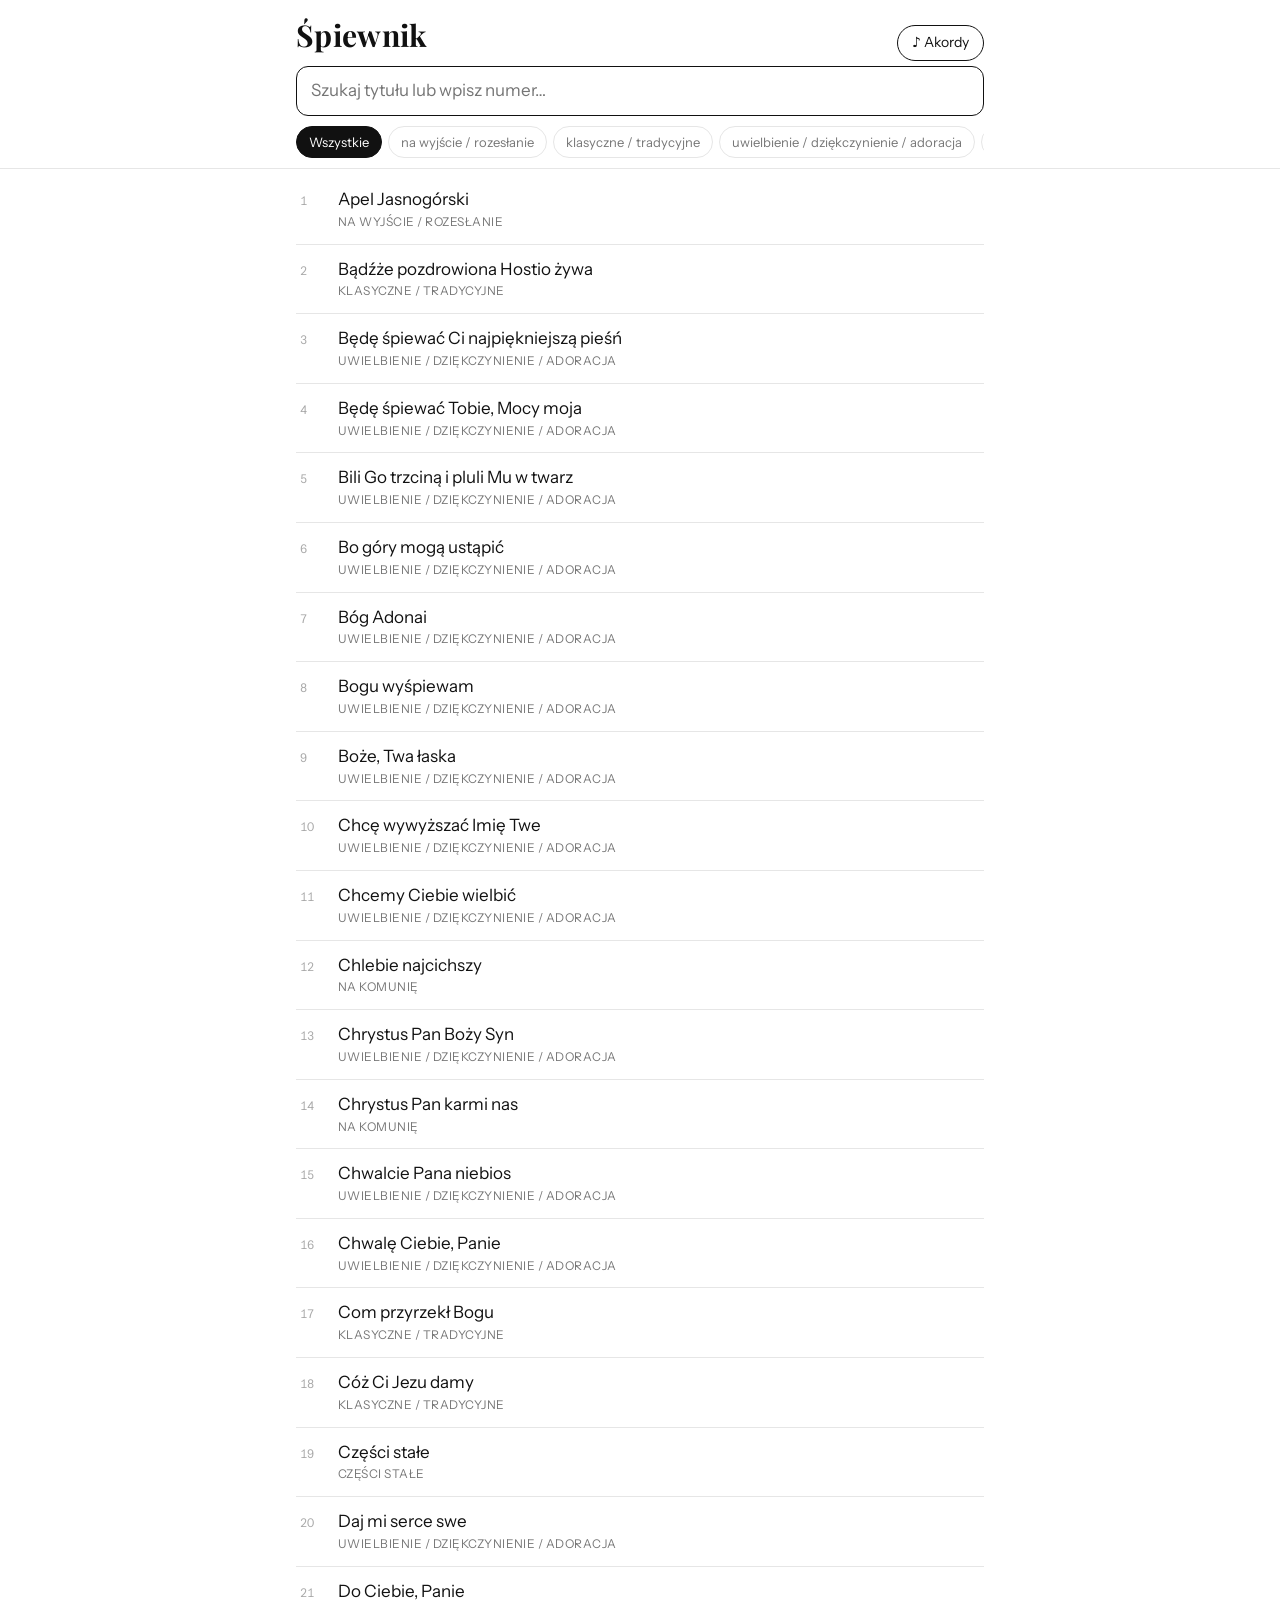
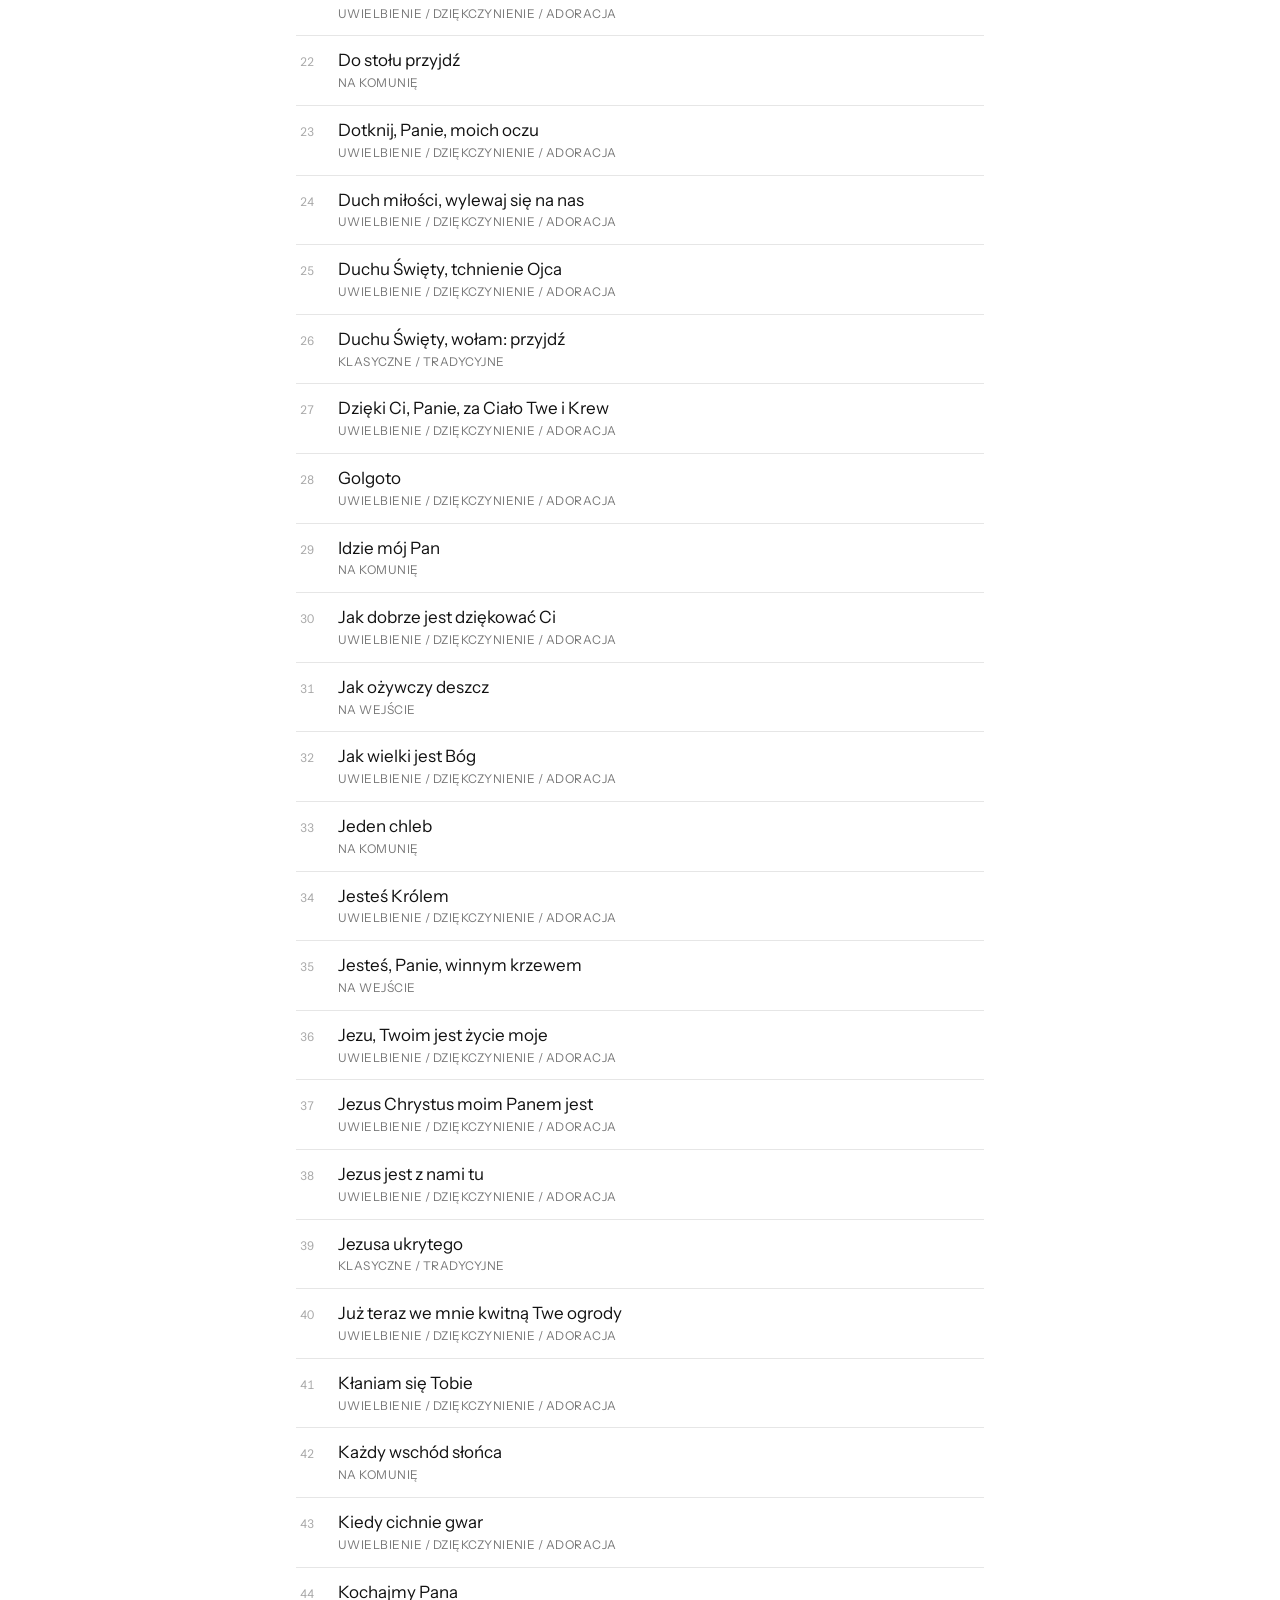
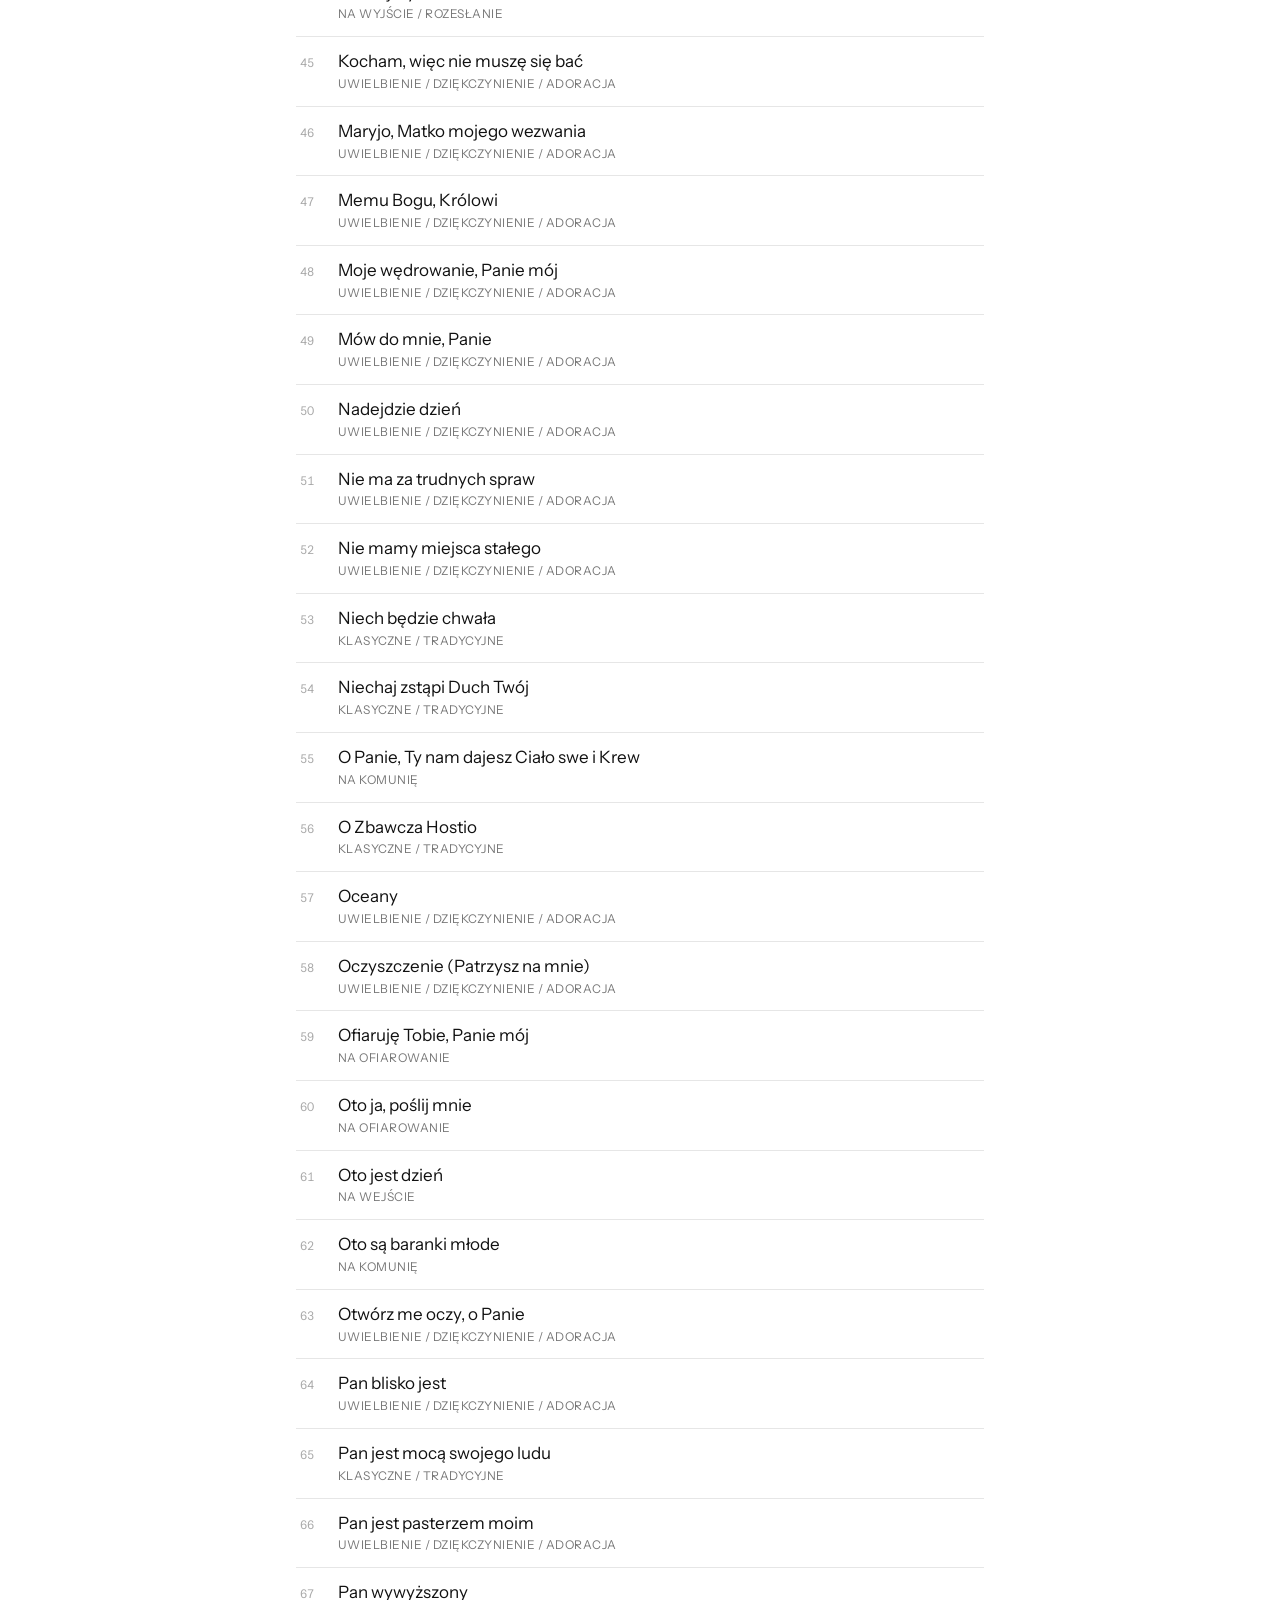
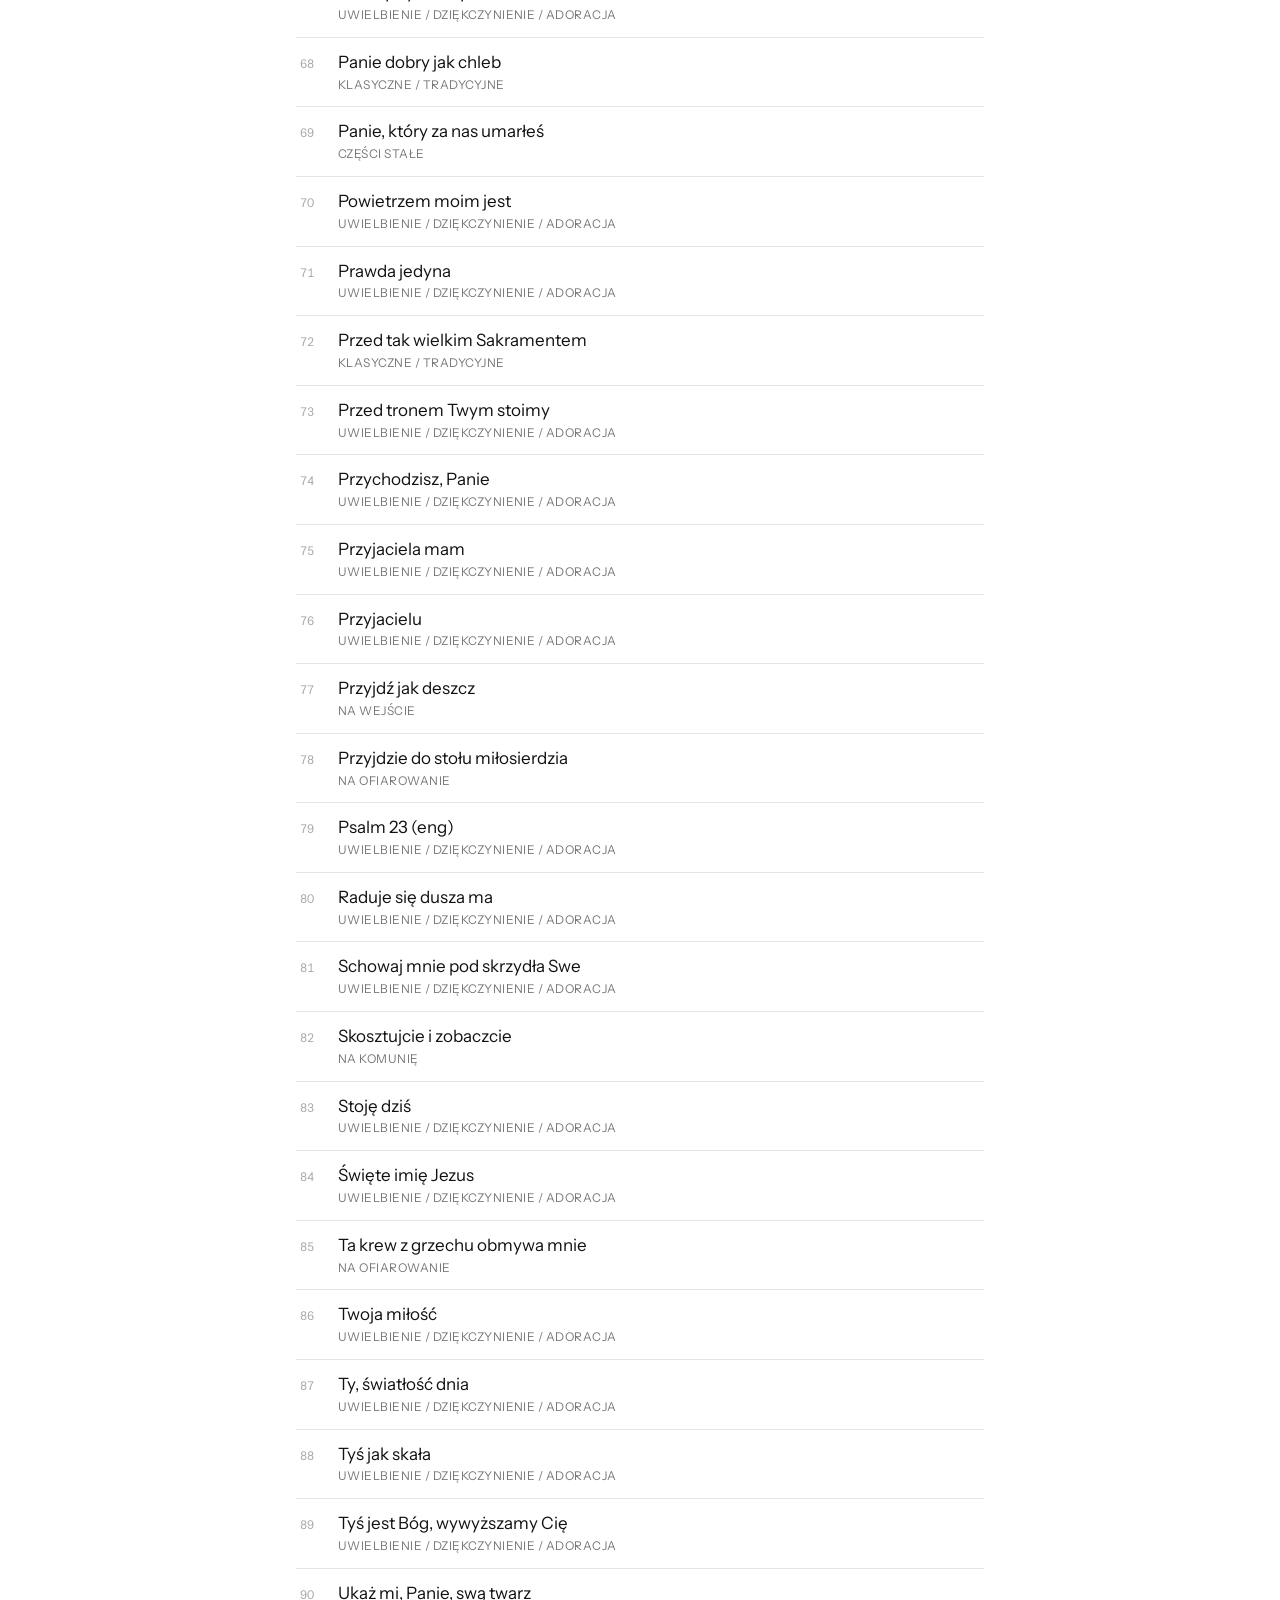
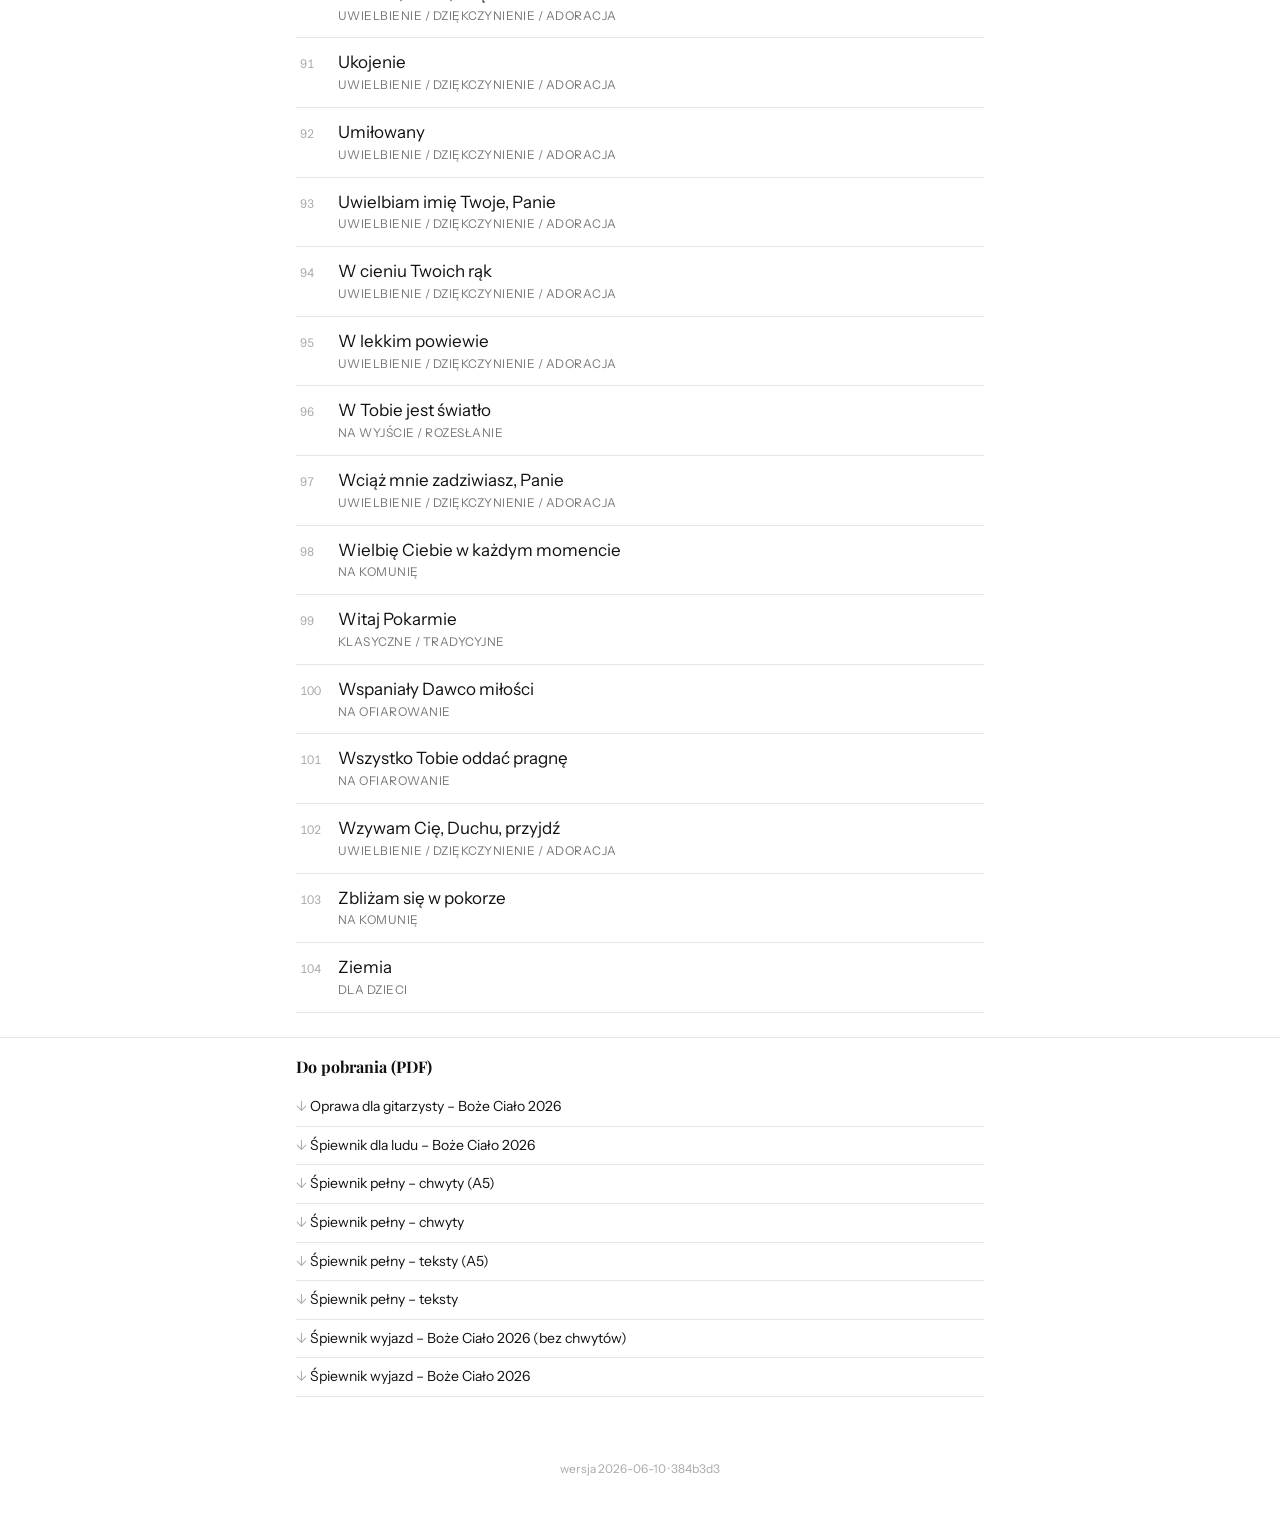
==== docs/index.html @ afd8346f "Web" ====
<!doctype html>
<html lang="pl">
<head>
<meta charset="utf-8">
<meta name="viewport" content="width=device-width, initial-scale=1, viewport-fit=cover">
<meta name="theme-color" content="#ffffff">
<meta name="description" content="Śpiewnik z chwytami — wyszukaj pieśń lub wybierz po numerze.">
<title>Śpiewnik</title>
<link rel="stylesheet" href="style.css">
</head>
<body>
<header class="top"><div class="wrap">
  <div class="toprow"><h1>Śpiewnik</h1><button id="openChords" class="navbtn">♪ Akordy</button></div>
  <div class="searchbar"><input id="q" type="search" inputmode="search" enterkeyhint="search"
       placeholder="Szukaj tytułu lub wpisz numer…" autocomplete="off" autocapitalize="none"></div>
  <div class="filters" id="filters"></div>
</div></header>
<main class="wrap"><div id="list" class="list"></div></main>
<section class="downloads"><div class="wrap"><h2>Do pobrania (PDF)</h2><a href="pdf/Oprawa dla gitarzysty – Boże Ciało 2026.pdf" download>Oprawa dla gitarzysty – Boże Ciało 2026</a><a href="pdf/Śpiewnik dla ludu – Boże Ciało 2026.pdf" download>Śpiewnik dla ludu – Boże Ciało 2026</a><a href="pdf/Śpiewnik pełny – chwyty (A5).pdf" download>Śpiewnik pełny – chwyty (A5)</a><a href="pdf/Śpiewnik pełny – chwyty.pdf" download>Śpiewnik pełny – chwyty</a><a href="pdf/Śpiewnik pełny – teksty (A5).pdf" download>Śpiewnik pełny – teksty (A5)</a><a href="pdf/Śpiewnik pełny – teksty.pdf" download>Śpiewnik pełny – teksty</a><a href="pdf/Śpiewnik wyjazd – Boże Ciało 2026 (bez chwytów).pdf" download>Śpiewnik wyjazd – Boże Ciało 2026 (bez chwytów)</a><a href="pdf/Śpiewnik wyjazd – Boże Ciało 2026.pdf" download>Śpiewnik wyjazd – Boże Ciało 2026</a></div></section>
<footer class="sitever"><div class="wrap">wersja 2026-06-10 · 384b3d3</div></footer>
<div id="songview" class="songview" hidden>
  <div class="songbar">
    <button id="back" class="iconbtn" aria-label="Wróć do listy">‹ Lista</button>
    <div class="songtools">
      <button id="toggleNotation" class="iconbtn" aria-pressed="false" title="Notacja polska / amerykańska">H↔B</button>
      <button id="toggleChords" class="iconbtn" aria-pressed="true">♪ chwyty</button>
      <button id="fontMinus" class="iconbtn" aria-label="Mniejszy tekst">A−</button>
      <button id="fontPlus" class="iconbtn" aria-label="Większy tekst">A+</button>
    </div>
  </div>
  <article id="song" class="song"></article>
</div>
<div id="chordsview" class="songview" hidden>
  <div class="songbar">
    <button id="chordsBack" class="iconbtn" aria-label="Wróć do listy">‹ Lista</button>
    <div class="songtools">
      <button id="toggleNotationCd" class="iconbtn" aria-pressed="false" title="Notacja polska / amerykańska">H↔B</button>
    </div>
  </div>
  <article id="chordsbody" class="chordsbody"></article>
</div>
<script>window.SONGS=[{"nr":1,"title":"Apel Jasnogórski","section":"na wyjście / rozesłanie","keyfmt":"G-dur","q":"apel jasnogorski","html":"<div class=\"ln\">1. Maryjo, Królowo Polski, Maryjo, Królowo Polski. <span class=\"ch\">D</span> <span class=\"ch\">D7</span></div><div class=\"ln\">Jestem przy Tobie, pamiętam o Tobie   GD</div><div class=\"ln\">I czuwam na każdy czas.   <span class=\"ch\">A</span> <span class=\"ch\">A7</span> <span class=\"ch\">D</span> <span class=\"ch\">(D7)</span></div><div class=\"ln\">2. Maryjo jesteśmy młodzi, Maryjo jesteśmy młodzi.</div><div class=\"ln\">Już dzisiaj zależy, od polskiej młodzieży następne tysiąc lat. <span class=\"ch\">/x2</span></div><div class=\"ln\">3. Maryjo, Królowo nasza, Maryjo, Królowo nasza.</div><div class=\"ln\">Ciebie prosimy uświęcaj rodziny, uświęcaj każdego z nas.   <span class=\"ch\">/x2</span></div>"},{"nr":2,"title":"Bądźże pozdrowiona Hostio żywa","section":"klasyczne / tradycyjne","keyfmt":"D-dur","q":"badzze pozdrowiona hostio zywa","html":"<div class=\"ln\">Bądźże pozdrowiona Hostyo żywa!          <span class=\"ch\">D</span> <span class=\"ch\">A</span> <span class=\"ch\">D</span></div><div class=\"ln\">W której Jezus Chrystus Bóstwo ukrywa.   <span class=\"ch\">D</span> <span class=\"ch\">A</span> <span class=\"ch\">D</span></div><div class=\"ln blank\"></div><div class=\"ln\">/ Witaj Jezu, Synu Maryi,                <span class=\"ch\">D</span> <span class=\"ch\">G</span> <span class=\"ch\">D</span> <span class=\"ch\">A</span></div><div class=\"ln\">  Tyś jest Bóg prawdziwy w świętej Hostyi.   <span class=\"ch\">e</span> <span class=\"ch\">D</span> <span class=\"ch\">A</span> <span class=\"ch\">D</span>   <span class=\"ch\">/bis</span></div><div class=\"ln blank\"></div><div class=\"ln\">2. Bądźże pozdrowione drzewo żywota,</div><div class=\"ln\">   Niech kwitnie niewinność, anielska cnota.</div><div class=\"ln blank\"></div><div class=\"ln\">3. Bądźże pozdrowiony Baranku Boży,</div><div class=\"ln\">   Zbaw nas, gdy miecz Pański na złych się sroży.</div><div class=\"ln blank\"></div><div class=\"ln\">4. Bądźże pozdrowiony Anielski Chlebie,</div><div class=\"ln\">   W tym tu Sakramencie wielbimy Ciebie.</div><div class=\"ln blank\"></div><div class=\"ln\">5. Bądźże pozdrowiona święta krynico,</div><div class=\"ln\">   Serce Przenajświętsze, Ty łask świątnico.</div><div class=\"ln blank\"></div><div class=\"ln\">6. Bądźże pozdrowiony Boski kapłanie,</div><div class=\"ln\">   Przyjm nasze ofiary, usłysz błaganie!</div><div class=\"ln blank\"></div><div class=\"ln\">7. Bądźże pozdrowiona żywa ofiaro,</div><div class=\"ln\">   Broń nas przed doczesną i wieczną karą.</div><div class=\"ln blank\"></div><div class=\"ln\">8. Bądźże pozdrowiony dobry pasterzu,</div><div class=\"ln\">   Tyś dał duszę Swoją za nas na krzyżu.</div><div class=\"ln blank\"></div><div class=\"ln\">9. Bądźże pozdrowiony wszechmocny Boże,</div><div class=\"ln\">   Już Cię kocham szczerze, jak serce może.</div>"},{"nr":3,"title":"Będę śpiewać Ci najpiękniejszą pieśń","section":"uwielbienie / dziękczynienie / adoracja","keyfmt":"D-dur","q":"bede spiewac ci najpiekniejsza piesn","html":"<div class=\"ln\">Będę śpiewał Ci najpiękniejszą pieśń   <span class=\"ch\">D</span> <span class=\"ch\">G</span></div><div class=\"ln\">Z aniołami tak będę śpiewał Ci <span class=\"ch\">/</span> <span class=\"ch\">x2</span></div><div class=\"ln\">Święty, święty, święty jest Pan, Zastępów Pan.</div><div class=\"ln\">Cała ziemia jest pełna Jego chwały.</div>"},{"nr":4,"title":"Będę śpiewać Tobie, Mocy moja","section":"uwielbienie / dziękczynienie / adoracja","keyfmt":"D-dur","q":"bede spiewac tobie, mocy moja","html":"<div class=\"ln chordline\">        <span class=\"ch\">D</span>     <span class=\"ch\">G</span> <span class=\"ch\">A</span>         <span class=\"ch\">D</span> <span class=\"ch\">h</span></div><div class=\"ln\">Będę śpiewał Tobie, Mocy moja!</div><div class=\"ln chordline\">     <span class=\"ch\">G</span>      <span class=\"ch\">A7</span>            <span class=\"ch\">D</span></div><div class=\"ln\">Ty, Panie, jesteś mą nadzieją,</div><div class=\"ln chordline\"> <span class=\"ch\">h</span>    <span class=\"ch\">D</span>       <span class=\"ch\">e</span>    <span class=\"ch\">A7</span>     <span class=\"ch\">D</span></div><div class=\"ln\">Tobie ufam i bać się nie będę.</div>"},{"nr":5,"title":"Bili Go trzciną i pluli Mu w twarz","section":"uwielbienie / dziękczynienie / adoracja","keyfmt":"D-dur","q":"bili go trzcina i pluli mu w twarz","html":"<div class=\"ln\">Bili Go trzciną i pluli Mu w twarz,  <span class=\"ch\">D</span> <span class=\"ch\">A</span> <span class=\"ch\">G</span></div><div class=\"ln\">mówili: „prorokuj”.</div><div class=\"ln\">Który to uderzył Ciebie z nas?</div><div class=\"ln\">A On choroby nasze niósł,</div><div class=\"ln\">cierpienia nasze wziął na Krzyż,</div><div class=\"ln\">byś Ty mógł żyć, bym ja mógł żyć</div><div class=\"ln\">Czy o tym wiesz?</div><div class=\"ln\">Czy mówił Ci już kiedyś ktoś</div><div class=\"ln\">że to mój i Twój grzech przybił Go</div><div class=\"ln\">Czy o tym wiesz? Czy o tym wiesz?</div>"},{"nr":6,"title":"Bo góry mogą ustąpić","section":"uwielbienie / dziękczynienie / adoracja","keyfmt":"A-dur","q":"bo gory moga ustapic","html":"<div class=\"ln\">Bo góry mogą ustąpić, bo góry mogą ustąpić, <span class=\"ch\">A</span> <span class=\"ch\">D</span> <span class=\"ch\">A</span> <span class=\"ch\">D</span></div><div class=\"ln\">i pagórki się zachwiać, i pagórki się zachwiać. <span class=\"ch\">A</span> <span class=\"ch\">D</span> <span class=\"ch\">A</span> <span class=\"ch\">D</span></div><div class=\"ln blank\"></div><div class=\"ln chordline\"><span class=\"ch\">h</span>                <span class=\"ch\">D</span></div><div class=\"ln\">Ale miłość moja, miłość moja,</div><div class=\"ln chordline\"><span class=\"ch\">D/fis</span>                      <span class=\"ch\">E</span></div><div class=\"ln\">nigdy nie odstąpi od Ciebie,</div><div class=\"ln chordline\"><span class=\"ch\">A</span> <span class=\"ch\">D</span> <span class=\"ch\">A</span> <span class=\"ch\">D</span></div><div class=\"ln\">mówi Pan.</div>"},{"nr":7,"title":"Bóg Adonai","section":"uwielbienie / dziękczynienie / adoracja","keyfmt":"e-moll","q":"bog adonai","html":"<div class=\"ln\">Panie, któż jak Ty, od wieków jest Twój tron,   <span class=\"ch\">e</span> <span class=\"ch\">C</span> <span class=\"ch\">G(7)</span></div><div class=\"ln\">na wieki są Twe dni.                            <span class=\"ch\">D</span> <span class=\"ch\">(h)</span></div><div class=\"ln\">Morza chwalą Cię, góry wznoszą pieśń,           <span class=\"ch\">e</span> <span class=\"ch\">C</span> <span class=\"ch\">G</span></div><div class=\"ln\">Tyś najwyższy jest <span class=\"ch\">/x2</span>                          <span class=\"ch\">D</span></div><div class=\"ln blank\"></div><div class=\"ln\">Ref. Bóg Adonai, od poranka aż po zmierzch      <span class=\"ch\">C</span> <span class=\"ch\">e</span> <span class=\"ch\">D</span></div><div class=\"ln\">     cała Ziemia Tobie śpiewa,                  <span class=\"ch\">C</span> <span class=\"ch\">D</span></div><div class=\"ln\">     Bóg Adonai, całe Niebo chwali Cię,         <span class=\"ch\">C</span> <span class=\"ch\">e</span> <span class=\"ch\">D</span></div><div class=\"ln\">     Jedynemu Bogu chwała, cześć.               <span class=\"ch\">C</span> <span class=\"ch\">C</span> <span class=\"ch\">h</span> <span class=\"ch\">e</span></div>"},{"nr":8,"title":"Bogu wyśpiewam","section":"uwielbienie / dziękczynienie / adoracja","keyfmt":"e-moll","q":"bogu wyspiewam","html":"<div class=\"ln\">   1. Bogu wyśpiewam, Bogu na Niebie   <span class=\"ch\">e</span> <span class=\"ch\">D</span> <span class=\"ch\">C...</span></div><div class=\"ln\">   Bogu wyśpiewam wdzięczności psalm.</div><div class=\"ln\">   Jahwe mi zagra na strunach światła</div><div class=\"ln\">   I głos popłynie pod Nieba dach.</div><div class=\"ln\">   Myślisz, że cisza moim domem jest,   <span class=\"ch\">a</span> <span class=\"ch\">D...</span></div><div class=\"ln\">   Mówisz że nie znam muzyki.</div><div class=\"ln\">   Zobacz, dla Pana dzisiaj śpiewam psalm,</div><div class=\"ln\">   Mój głos płynie do gwiazd, płynie do gwiazd. <span class=\"ch\">C</span> <span class=\"ch\">G</span> <span class=\"ch\">D</span> <span class=\"ch\">e</span></div><div class=\"ln\">   2. Bogu wyśpiewam, Bogu na Niebie</div><div class=\"ln\">   Bogu wyśpiewam wdzięczności psalm.</div><div class=\"ln\">   W dłoniach zaniosę radość, cierpienie</div><div class=\"ln\">   W gestach zaklęte słowa uwolnię: patrz!</div><div class=\"ln\">   Słuchaj, jak ręce moje wielbią dziś</div><div class=\"ln\">   Jahwe, Boga muzyki.</div><div class=\"ln\">   Cisza przemienia się w modlitwy cud,</div><div class=\"ln\">   Mój głos płynie do gwiazd, płynie do gwiazd.</div>"},{"nr":9,"title":"Boże, Twa łaska","section":"uwielbienie / dziękczynienie / adoracja","keyfmt":"D-dur","q":"boze, twa aska","html":"<div class=\"ln\">Boże, Twa łaska nad nami jest. <span class=\"ch\">D</span> <span class=\"ch\">A</span> <span class=\"ch\">G</span></div><div class=\"ln\">Twoja miłość przychodzi wciąż.  <span class=\"ch\">D</span> <span class=\"ch\">A</span> <span class=\"ch\">G</span></div><div class=\"ln\">Działasz w mocy pośród nas. <span class=\"ch\">e</span> <span class=\"ch\">G</span> <span class=\"ch\">A</span></div><div class=\"ln\">Przenikasz serca, gładzisz grzech. <span class=\"ch\">e</span> <span class=\"ch\">G</span> <span class=\"ch\">A</span></div><div class=\"ln blank\"></div><div class=\"ln\">Ref. / My chcemy więcej Ciebie, więcej łaski Twej,  <span class=\"ch\">D</span> <span class=\"ch\">A</span> <span class=\"ch\">G</span></div><div class=\"ln\">       Pragniemy więcej mocy, więcej miłości Twojej.  <span class=\"ch\">D</span> <span class=\"ch\">A</span> <span class=\"ch\">G</span> <span class=\"ch\">/x2</span></div>"},{"nr":10,"title":"Chcę wywyższać Imię Twe","section":"uwielbienie / dziękczynienie / adoracja","keyfmt":"G-dur","q":"chce wywyzszac imie twe","html":"<div class=\"ln\">   Chcę wywyższać Imię Twe,   <span class=\"ch\">G</span> <span class=\"ch\">C</span> <span class=\"ch\">D</span> <span class=\"ch\">(C)</span></div><div class=\"ln\">   Chcę zaśpiewać Tobie chwałę,</div><div class=\"ln\">   Panie, dziś raduję się,</div><div class=\"ln\">   bo przyszedłeś, by mnie zbawić.</div><div class=\"ln\">   Z nieba zstąpiłeś i chcesz prowadzić mnie,   <span class=\"ch\">G</span> <span class=\"ch\">C</span> <span class=\"ch\">D</span> <span class=\"ch\">C</span> <span class=\"ch\">G</span></div><div class=\"ln\">   Na krzyżu zmarłeś, by mój zapłacić dług,   <span class=\"ch\">G</span> <span class=\"ch\">C</span> <span class=\"ch\">D</span> <span class=\"ch\">C</span> <span class=\"ch\">G</span></div><div class=\"ln\">   Z grobu wstałeś i dziś nieba Królem jesteś Ty,   <span class=\"ch\">G</span> <span class=\"ch\">C</span> <span class=\"ch\">D</span> <span class=\"ch\">h</span> <span class=\"ch\">C</span></div><div class=\"ln\">   chcę wywyższać Imię Twe.   <span class=\"ch\">D</span> <span class=\"ch\">G</span></div>"},{"nr":11,"title":"Chcemy Ciebie wielbić","section":"uwielbienie / dziękczynienie / adoracja","keyfmt":"G-dur","q":"chcemy ciebie wielbic","html":"<div class=\"ln\">Chcemy Ciebie wielbić, szukać Twojej twarzy        <span class=\"ch\">G</span> <span class=\"ch\">D/Fis</span></div><div class=\"ln\">wcześnie o poranku i gdy noc kładzie cień          <span class=\"ch\">e</span> <span class=\"ch\">A</span> <span class=\"ch\">h</span></div><div class=\"ln\">Tobie chcemy śpiewać, wznieść niebiańską chwałę    <span class=\"ch\">G</span> <span class=\"ch\">D/Fis</span></div><div class=\"ln\">kładąc nasze życie, byś je stale zmieniać mógł.     <span class=\"ch\">e</span> <span class=\"ch\">A</span> <span class=\"ch\">D</span></div><div class=\"ln blank\"></div><div class=\"ln\">Niech się wzniesie dziś Twa chwała, o Panie nasz!   <span class=\"ch\">D</span> <span class=\"ch\">G</span> <span class=\"ch\">A</span> <span class=\"ch\">h</span> <span class=\"ch\">|</span> <span class=\"ch\">D</span> <span class=\"ch\">G</span> <span class=\"ch\">A</span></div><div class=\"ln\">to dla Ciebie nasze serca otwarte są.               <span class=\"ch\">D</span> <span class=\"ch\">G</span> <span class=\"ch\">A</span> <span class=\"ch\">h</span> <span class=\"ch\">|</span> <span class=\"ch\">D</span> <span class=\"ch\">G</span> <span class=\"ch\">A</span></div>"},{"nr":12,"title":"Chlebie najcichszy","section":"na komunię","keyfmt":"G-dur","q":"chlebie najcichszy","html":"<div class=\"ln chordline\">       <span class=\"ch\">G</span>   <span class=\"ch\">(a)</span>     <span class=\"ch\">D</span>             <span class=\"ch\">C</span>            <span class=\"ch\">D</span></div><div class=\"ln\">Ref. / Chlebie najcichszy, otul mnie swym milczeniem,</div><div class=\"ln chordline\">           <span class=\"ch\">G</span>      <span class=\"ch\">(a)</span>    <span class=\"ch\">D</span>         <span class=\"ch\">a</span>        <span class=\"ch\">e</span></div><div class=\"ln\">     Ukryj mnie w Twojej bieli, wchłoń moją ciemność.  <span class=\"ch\">/x2</span></div><div class=\"ln blank\"></div><div class=\"ln chordline\">    <span class=\"ch\">e</span>               <span class=\"ch\">C</span>               <span class=\"ch\">G</span>             <span class=\"ch\">D</span></div><div class=\"ln\">1. Przemień mnie w Siebie, bym jak Ty stał się chlebem.   <span class=\"ch\">/x2</span></div><div class=\"ln chordline\">          <span class=\"ch\">e</span>           <span class=\"ch\">C</span>      <span class=\"ch\">G</span>               <span class=\"ch\">D</span></div><div class=\"ln\">   Pobłogosław mnie, połam, rozdaj łaknącym braciom.      <span class=\"ch\">/x2</span></div><div class=\"ln blank\"></div><div class=\"ln\">2. A ułomki chleba, które zostaną,  <span class=\"ch\">/x2</span></div><div class=\"ln\">   Rozdaj tym, którzy nie wierzą w swój głód.</div>"},{"nr":13,"title":"Chrystus Pan Boży Syn","section":"uwielbienie / dziękczynienie / adoracja","keyfmt":"G-dur","q":"chrystus pan bozy syn","html":"<div class=\"ln chordline\"><span class=\"ch\">G</span>            <span class=\"ch\">D</span>     <span class=\"ch\">G</span></div><div class=\"ln\">Chrystus Pan Boży Syn</div><div class=\"ln chordline\"><span class=\"ch\">C</span>           <span class=\"ch\">a</span></div><div class=\"ln\">Zbawca nasz zgodził się</div><div class=\"ln chordline\"><span class=\"ch\">G</span>                                <span class=\"ch\">C</span>              <span class=\"ch\">D</span></div><div class=\"ln\">Wziąć mój grzech, Za mnie umrzeć chciał  <span class=\"ch\">[/]</span></div><div class=\"ln chordline\"><span class=\"ch\">G</span>                       <span class=\"ch\">C</span></div><div class=\"ln\">A żebym znał mój ogrom win</div><div class=\"ln chordline\">             <span class=\"ch\">G</span>            <span class=\"ch\">C</span></div><div class=\"ln\">I wiedział, że krew Jego zbawia</div><div class=\"ln chordline\">   <span class=\"ch\">a</span>         <span class=\"ch\">D</span> <span class=\"ch\">D7</span></div><div class=\"ln\">Oczyszcza i leczy</div><div class=\"ln chordline\">       <span class=\"ch\">G</span>                <span class=\"ch\">e</span></div><div class=\"ln\">Wywyższony bądź, Jezu Baranku mój</div><div class=\"ln chordline\">       <span class=\"ch\">C</span>       <span class=\"ch\">D</span></div><div class=\"ln\">Tyś jedyny Odkupiciel</div><div class=\"ln chordline\">        <span class=\"ch\">G</span>     <span class=\"ch\">/D-Dsus4</span></div><div class=\"ln\">Tyś mój Król</div><div class=\"ln chordline\"> <span class=\"ch\">G</span>                    <span class=\"ch\">e</span></div><div class=\"ln\">Wywyższony bądź, Boży Baranku</div><div class=\"ln chordline\"><span class=\"ch\">C</span>                       <span class=\"ch\">D</span></div><div class=\"ln\">Przed Twym tronem dziś najwyższy</div><div class=\"ln chordline\">        <span class=\"ch\">G</span></div><div class=\"ln\">Składam hołd.</div>"},{"nr":14,"title":"Chrystus Pan karmi nas","section":"na komunię","keyfmt":"e-moll","q":"chrystus pan karmi nas","html":"<div class=\"ln\">Ref.: Chrystus Pan karmi nas swoim świętym Ciałem, <span class=\"ch\">(H7)</span> <span class=\"ch\">e</span> <span class=\"ch\">H7</span> <span class=\"ch\">e</span> <span class=\"ch\">H7</span></div><div class=\"ln\">Chwalmy Go na wieki!   <span class=\"ch\">C</span> <span class=\"ch\">a7</span> <span class=\"ch\">e</span></div><div class=\"ln blank\"></div><div class=\"ln\">1. Duchem całym wielbię Pana, Boga, Zbawcę jedynego,   Gae/Ceh7e</div><div class=\"ln\">Bo w Nim samym odnajduję wszystką radość życia mego.   Gae/Ceh7e</div><div class=\"ln blank\"></div><div class=\"ln\">2. Wielbię, bo chciał wejrzeć z nieba na swą sługę uniżoną,</div><div class=\"ln\">By mnie odtąd wszyscy ludzie mogli zwać Błogosławioną.</div><div class=\"ln blank\"></div><div class=\"ln\">3. Sprawił we mnie wielkie dzieła, w swej dobroci niepojętej.</div><div class=\"ln\">On Wszechmocny, On Najwyższy, On sam jeden zawsze Święty.</div><div class=\"ln blank\"></div><div class=\"ln\">4. On, który przez pokolenia pozostaje miłosierny</div><div class=\"ln\">Wobec tego, kto Mu służy i chce zostać Jemu wierny.</div><div class=\"ln blank\"></div><div class=\"ln\">5. On, który swą moc objawia, gdy wyniosłość serc uniża,</div><div class=\"ln\">Każdy zamiar może zburzyć, który pychą Mu ubliża.</div><div class=\"ln blank\"></div><div class=\"ln\">6. W mocy Jego odjąć władzę, a wydźwignąć pokornego,</div><div class=\"ln\">Wszystkich głodnych zaspokoić, głodem wstrząsnąć bogatego.</div><div class=\"ln blank\"></div><div class=\"ln\">7. On się ujął za swym ludem, dziećmi wiary Abrahama,</div><div class=\"ln\">Pomny na swe miłosierdzie, obietnicy swej nie złamał.</div>"},{"nr":15,"title":"Chwalcie Pana niebios","section":"uwielbienie / dziękczynienie / adoracja","keyfmt":"e-moll","q":"chwalcie pana niebios","html":"<div class=\"ln\">Ref.: Chwalcie Pana niebios, chwalcie go na cytrze   <span class=\"ch\">e</span></div><div class=\"ln\">Chwalcie Króla świata, bo on Bogiem jest.   DhCe</div><div class=\"ln blank\"></div><div class=\"ln\">1. Chwal duszo moja Pana mego Króla,   <span class=\"ch\">e</span></div><div class=\"ln\">Chcę chwalić Pana jak długo będę żył,   DhCe</div><div class=\"ln\">Chcę śpiewać memu Bogu póki będę istniał,</div><div class=\"ln\">Chcę Go wysławiać, śpiewać Alleluja!</div><div class=\"ln blank\"></div><div class=\"ln\">2. Szczęśliwy ten, któremu Pan jest pomocą,</div><div class=\"ln\">Kto ma nadzieję w Panu Bogu swym,</div><div class=\"ln\">W Bogu, który stworzył niebo i ziemię,</div><div class=\"ln\">Wszystko co żyje śpiewa Alleluja!</div><div class=\"ln blank\"></div><div class=\"ln\">3. Pan Bóg króluję, wesel się ziemio,</div><div class=\"ln\">Bóg twój Syjonie przez pokolenia</div><div class=\"ln\">On dał Ci życie, On dał Ci wszystko,</div><div class=\"ln\">Śpiewaj Mu, wysławiaj Go Alleluja.</div>"},{"nr":16,"title":"Chwalę Ciebie, Panie","section":"uwielbienie / dziękczynienie / adoracja","keyfmt":"G-dur","q":"chwale ciebie, panie","html":"<div class=\"ln\">1. Chwalę Ciebie Panie i uwielbiam,   <span class=\"ch\">G</span> <span class=\"ch\">h</span></div><div class=\"ln\">Wznoszę w górę swoje ręce uwielbiając Imię Twe.   <span class=\"ch\">C</span> <span class=\"ch\">a</span> <span class=\"ch\">|</span> <span class=\"ch\">C</span> <span class=\"ch\">D</span></div><div class=\"ln blank\"></div><div class=\"ln\">Ref.: Bo wielkiś Ty, wielkie dzieła czynisz dziś,   <span class=\"ch\">G</span> <span class=\"ch\">e</span></div><div class=\"ln\">Nie dorówna Tobie nikt, nie dorówna Tobie nikt!   <span class=\"ch\">C</span> <span class=\"ch\">a</span> <span class=\"ch\">|</span> <span class=\"ch\">C</span> <span class=\"ch\">D</span></div><div class=\"ln blank\"></div><div class=\"ln\">2. Jesteś mą nadzieją, wiarą, życiem,</div><div class=\"ln\">Daj mi poznać Twoje drogi, bym zwyciężał w każdy dzień.</div>"},{"nr":17,"title":"Com przyrzekł Bogu","section":"klasyczne / tradycyjne","keyfmt":"C-dur","q":"com przyrzek bogu","html":"<div class=\"ln\">1. Com przyrzekł Bogu przy chrzcie raz, <span class=\"ch\">C</span> <span class=\"ch\">F</span> <span class=\"ch\">G</span> <span class=\"ch\">C</span></div><div class=\"ln\">Dotrzymać pragnę szczerze.   <span class=\"ch\">a</span> <span class=\"ch\">F</span> <span class=\"ch\">G</span> <span class=\"ch\">G7</span> <span class=\"ch\">C</span></div><div class=\"ln\">Kościoła słuchać w każdy czas   <span class=\"ch\">C</span> <span class=\"ch\">F</span> <span class=\"ch\">G</span> <span class=\"ch\">C</span></div><div class=\"ln\">I w świętej wytrwać wierze.   <span class=\"ch\">a</span> <span class=\"ch\">F</span> <span class=\"ch\">G</span> <span class=\"ch\">G7</span> <span class=\"ch\">C</span></div><div class=\"ln blank\"></div><div class=\"ln\">O Panie Boże, dzięki Ci,   <span class=\"ch\">C</span> <span class=\"ch\">F</span> <span class=\"ch\">G</span> <span class=\"ch\">C</span></div><div class=\"ln\">Żeś mi Kościoła otwarł drzwi,   <span class=\"ch\">C7</span> <span class=\"ch\">F</span> <span class=\"ch\">G</span> <span class=\"ch\">C</span></div><div class=\"ln\">W Nim żyć, umierać pragnę.   <span class=\"ch\">a</span> <span class=\"ch\">F</span> <span class=\"ch\">G</span> <span class=\"ch\">G7</span> <span class=\"ch\">C</span></div><div class=\"ln blank\"></div><div class=\"ln\">2. W Kościele tym jest z Ciałem, Krwią / Bóg pod osłoną chleba.</div><div class=\"ln\">Swym Ciałem karmi duszę mą, / by żyła w Nim dla nieba.</div><div class=\"ln blank\"></div><div class=\"ln\">   W to wierzyć zawsze mocno chcę,</div><div class=\"ln\">   bo tego Kościół uczy mnie.</div><div class=\"ln\">   W Nim żyć, umierać pragnę.</div>"},{"nr":18,"title":"Cóż Ci Jezu damy","section":"klasyczne / tradycyjne","keyfmt":"D-dur","q":"coz ci jezu damy","html":"<div class=\"ln chordline\">   <span class=\"ch\">D</span>            <span class=\"ch\">e</span>    <span class=\"ch\">A7</span>                <span class=\"ch\">D</span></div><div class=\"ln\">1. Cóż Ci, Jezu, damy za Twych łask strumienie,</div><div class=\"ln\">   z serca Ci składamy korne dziękczynienie.</div><div class=\"ln blank\"></div><div class=\"ln chordline\">             <span class=\"ch\">e</span>          <span class=\"ch\">A7</span>        <span class=\"ch\">D</span></div><div class=\"ln\">Ref. Panie nasz, króluj nam, Boże nasz, króluj nam,</div><div class=\"ln chordline\">                <span class=\"ch\">e</span>    <span class=\"ch\">A7</span>          <span class=\"ch\">D</span></div><div class=\"ln\">     poprzez wieczny czas króluj, Jezu, nam.</div><div class=\"ln blank\"></div><div class=\"ln\">2. W serca Twego ranie, o serc naszych Królu,</div><div class=\"ln\">   pokój i wytrwanie, ukojenie w bólu.</div><div class=\"ln blank\"></div><div class=\"ln\">3. Ty nas wspieraj w znoju, strzeż przez życie całe,</div><div class=\"ln\">   byśmy w serc pokoju Twą wielbili chwałę.</div>"},{"nr":19,"title":"Części stałe","section":"części stałe","keyfmt":"D-dur / e-moll","q":"czesci stae","html":"<div class=\"ln\">Panie, zmiłuj się nad nami.      <span class=\"ch\">D</span> <span class=\"ch\">G</span> <span class=\"ch\">D</span> <span class=\"ch\">/</span> <span class=\"ch\">D</span> <span class=\"ch\">G</span> <span class=\"ch\">A</span> <span class=\"ch\">/</span> <span class=\"ch\">D</span> <span class=\"ch\">G</span> <span class=\"ch\">D</span> <span class=\"ch\">x3</span></div><div class=\"ln blank\"></div><div class=\"ln\">Święty, Święty, Święty... (3/4)  e D C H  (x4)</div><div class=\"ln\">Hosanna...                       <span class=\"ch\">G</span> <span class=\"ch\">D</span> <span class=\"ch\">C</span> <span class=\"ch\">D</span></div><div class=\"ln\">Błogosławiony...                 <span class=\"ch\">e</span> <span class=\"ch\">D</span> <span class=\"ch\">C</span> <span class=\"ch\">H</span></div><div class=\"ln blank\"></div><div class=\"ln\">Święty Święty. (4/4) e D C H x 4</div><div class=\"ln blank\"></div><div class=\"ln\">Baranku Boży. e D C H  (Ba-ba)</div>"},{"nr":20,"title":"Daj mi serce swe","section":"uwielbienie / dziękczynienie / adoracja","keyfmt":"h-moll (capo 6)","q":"daj mi serce swe","html":"<div class=\"ln chordline\">Intro: <span class=\"ch\">h</span> <span class=\"ch\">A</span> <span class=\"ch\">D</span> <span class=\"ch\">e</span> <span class=\"ch\">h</span> <span class=\"ch\">A</span> <span class=\"ch\">G</span></div><div class=\"ln blank\"></div><div class=\"ln\">1. Wołam Cię Panie każdego dnia   <span class=\"ch\">h</span> <span class=\"ch\">A</span> <span class=\"ch\">D</span> <span class=\"ch\">e</span></div><div class=\"ln\">   Pomóż mi wstać, naucz mnie trwać   <span class=\"ch\">h</span> <span class=\"ch\">A</span> <span class=\"ch\">D</span> <span class=\"ch\">e</span></div><div class=\"ln\">   Ty jesteś ciszą, której szukam   <span class=\"ch\">h</span> <span class=\"ch\">A</span> <span class=\"ch\">D</span> <span class=\"ch\">e</span></div><div class=\"ln\">   Moja zeschła dusza tylko w Tobie gra   <span class=\"ch\">h</span> <span class=\"ch\">A</span> <span class=\"ch\">G</span></div><div class=\"ln blank\"></div><div class=\"ln\">Ref. Daj mi serce swe   <span class=\"ch\">h</span> <span class=\"ch\">A</span></div><div class=\"ln\">     Uzdrawiaj duszę, ciało   <span class=\"ch\">D</span> <span class=\"ch\">e</span></div><div class=\"ln\">     Naucz kochać mnie   <span class=\"ch\">h</span> <span class=\"ch\">A</span></div><div class=\"ln\">     Ja wciąż kocham za mało   <span class=\"ch\">D</span> <span class=\"ch\">e</span></div><div class=\"ln\">     Kiedy ciemno jest   <span class=\"ch\">h</span> <span class=\"ch\">A</span></div><div class=\"ln\">     Zapalam Twoje światło   <span class=\"ch\">D</span> <span class=\"ch\">e</span></div><div class=\"ln\">     Ufam Twej miłości   <span class=\"ch\">h</span> <span class=\"ch\">A</span></div><div class=\"ln\">     Prowadź mnie   <span class=\"ch\">G</span></div><div class=\"ln blank\"></div><div class=\"ln\">2. Wołam Cię Panie każdego dnia   <span class=\"ch\">h</span> <span class=\"ch\">A</span> <span class=\"ch\">D</span> <span class=\"ch\">e</span></div><div class=\"ln\">   Ty mnie już w całości znasz   <span class=\"ch\">h</span> <span class=\"ch\">A</span> <span class=\"ch\">D</span> <span class=\"ch\">e</span></div><div class=\"ln\">   Wiesz kiedy wstaję i idę spać   <span class=\"ch\">h</span> <span class=\"ch\">A</span> <span class=\"ch\">D</span> <span class=\"ch\">e</span></div><div class=\"ln\">   Kiedy jest mi ciężko, kiedy płynie łza   <span class=\"ch\">h</span> <span class=\"ch\">A</span> <span class=\"ch\">G</span></div><div class=\"ln blank\"></div><div class=\"ln\">Ref. Daj mi serce swe...</div><div class=\"ln blank\"></div><div class=\"ln\">Bridge: Tylko Ty sprawiasz, że budzę się każdego dnia   <span class=\"ch\">e</span> <span class=\"ch\">D</span> <span class=\"ch\">h</span> <span class=\"ch\">A</span></div><div class=\"ln\">        Tylko Ty leczysz mój cały ból i cały strach   <span class=\"ch\">e</span> <span class=\"ch\">D</span> <span class=\"ch\">h</span> <span class=\"ch\">A</span></div><div class=\"ln\">        Sięgasz tam gdzie nikt nie sięgnie   <span class=\"ch\">e</span> <span class=\"ch\">D</span> <span class=\"ch\">h</span></div><div class=\"ln\">        do najgłębszego dna   <span class=\"ch\">A</span></div><div class=\"ln\">        Ja wciąż upadam   <span class=\"ch\">e</span> <span class=\"ch\">D</span></div><div class=\"ln\">        A Ty mnie kochasz   <span class=\"ch\">h</span></div><div class=\"ln\">        Ty mnie kochasz   <span class=\"ch\">A</span></div><div class=\"ln\">        Bardziej niż kocham ja</div><div class=\"ln blank\"></div><div class=\"ln\">Ref. Daj mi serce swe...</div><div class=\"ln blank\"></div><div class=\"ln\">Prowadź mnie   <span class=\"ch\">h</span> <span class=\"ch\">A</span> <span class=\"ch\">D</span> <span class=\"ch\">e</span>   <span class=\"ch\">/x2</span></div><div class=\"ln\">Ufam Twej miłości   <span class=\"ch\">h</span> <span class=\"ch\">A</span></div><div class=\"ln\">Prowadź mnie   <span class=\"ch\">G</span>   <span class=\"ch\">/x2</span></div><div class=\"ln\">Jezu, ufam Tobie   <span class=\"ch\">h</span> <span class=\"ch\">A</span></div><div class=\"ln\">Ja kocham Cię   <span class=\"ch\">G</span></div>"},{"nr":21,"title":"Do Ciebie, Panie","section":"uwielbienie / dziękczynienie / adoracja","keyfmt":"E-dur","q":"do ciebie, panie","html":"<div class=\"ln\">   Do Ciebie, Panie, woła dusza moja,   <span class=\"ch\">E</span> <span class=\"ch\">A</span></div><div class=\"ln\">   Tęskni ciało me.</div><div class=\"ln\">   Gdy nie ma Cię, moje serce ogarnia lęk,</div><div class=\"ln\">   Przyjdź, dotknij mnie, rozraduj mnie.</div><div class=\"ln\">   Jezu, pragnę blisko Ciebie być,   <span class=\"ch\">cis</span> <span class=\"ch\">A</span> <span class=\"ch\">E</span> <span class=\"ch\">H</span></div><div class=\"ln\">   Jezu, w Twych ramionach się skryć,</div><div class=\"ln\">   Słodycz Twą poznawać co dnia,</div><div class=\"ln\">   Przy sercu Twym trwać.</div>"},{"nr":22,"title":"Do stołu przyjdź","section":"na komunię","keyfmt":"C-dur (capo 1)","q":"do stou przyjdz","html":"<div class=\"ln\">1. Z miłości oddałeś   <span class=\"ch\">d</span></div><div class=\"ln\">   Całą chwałę Nieba   <span class=\"ch\">G/h</span></div><div class=\"ln\">   Zszedłeś do nas   <span class=\"ch\">F</span> <span class=\"ch\">G</span></div><div class=\"ln\">   Poddałeś swą wolę   <span class=\"ch\">d</span></div><div class=\"ln\">   Posłuszny aż do końca   <span class=\"ch\">G/h</span></div><div class=\"ln\">   Swemu Ojcu   <span class=\"ch\">F</span> <span class=\"ch\">G</span></div><div class=\"ln blank\"></div><div class=\"ln\">   Nie potrzeba więcej nic   <span class=\"ch\">F</span></div><div class=\"ln\">   Żadnych ofiar, przecież Ty   <span class=\"ch\">G</span></div><div class=\"ln\">   Powiedziałeś:   <span class=\"ch\">F</span></div><div class=\"ln\">   Wykonało się   <span class=\"ch\">G</span></div><div class=\"ln blank\"></div><div class=\"ln\">Ref. Do stołu przyjdź   <span class=\"ch\">C</span></div><div class=\"ln\">     I posil się   <span class=\"ch\">d</span></div><div class=\"ln\">     To jest Moje Ciało, Moja Krew   <span class=\"ch\">a</span> <span class=\"ch\">G</span> <span class=\"ch\">F</span></div><div class=\"ln\">     Zapraszam Cię   <span class=\"ch\">C</span></div><div class=\"ln\">     Do stołu przyjdź   <span class=\"ch\">d</span></div><div class=\"ln\">     Mej bliskości nie zabierze nic   <span class=\"ch\">a</span> <span class=\"ch\">G</span> <span class=\"ch\">F</span></div><div class=\"ln blank\"></div><div class=\"ln\">2. Poprzez cierpienie   <span class=\"ch\">d</span></div><div class=\"ln\">   Ukochanego Syna   <span class=\"ch\">G/h</span></div><div class=\"ln\">   Za nas, dla nas   <span class=\"ch\">F</span> <span class=\"ch\">G</span></div><div class=\"ln\">   Poprzez wydane   <span class=\"ch\">d</span></div><div class=\"ln\">   Twe ciało, krew przelaną   <span class=\"ch\">G/h</span></div><div class=\"ln\">   Za nas, dla nas   <span class=\"ch\">F</span> <span class=\"ch\">G</span></div><div class=\"ln blank\"></div><div class=\"ln\">   Odkupiłeś każdą z win   <span class=\"ch\">F</span></div><div class=\"ln\">   Otworzyłeś domu drzwi   <span class=\"ch\">G</span></div><div class=\"ln\">   Znów w jedności   <span class=\"ch\">F</span></div><div class=\"ln\">   Z Tobą mogę być   <span class=\"ch\">G</span></div><div class=\"ln blank\"></div><div class=\"ln\">Ref. Do stołu przyjdź...</div><div class=\"ln blank\"></div><div class=\"ln\">Bridge: Ojcze, wraz z Synem   <span class=\"ch\">d</span></div><div class=\"ln\">        Dałeś nam wszystko   <span class=\"ch\">a</span></div><div class=\"ln\">        Dzisiaj przez wiarę   <span class=\"ch\">C</span></div><div class=\"ln\">        Przyjmuję ten dar   <span class=\"ch\">G</span></div><div class=\"ln\">        Twoją świątynią   <span class=\"ch\">d</span></div><div class=\"ln\">        Jest moje ciało   <span class=\"ch\">a</span></div><div class=\"ln\">        We mnie króluje   <span class=\"ch\">C</span></div><div class=\"ln\">        Chrystus Pan   <span class=\"ch\">G</span></div><div class=\"ln blank\"></div><div class=\"ln\">Ref. Zanurzam się w Miłości Twej   <span class=\"ch\">C</span> <span class=\"ch\">d</span></div><div class=\"ln\">     Ona źródłem życia we mnie jest   <span class=\"ch\">a</span> <span class=\"ch\">G</span> <span class=\"ch\">F</span></div><div class=\"ln\">     Uwielbiam Cię za łaski cud   <span class=\"ch\">C</span> <span class=\"ch\">d</span></div><div class=\"ln\">     Jestem Twoja, Ty jesteś mój   <span class=\"ch\">a</span> <span class=\"ch\">G</span> <span class=\"ch\">F</span></div>"},{"nr":23,"title":"Dotknij, Panie, moich oczu","section":"uwielbienie / dziękczynienie / adoracja","keyfmt":"D-dur","q":"dotknij, panie, moich oczu","html":"<div class=\"ln\">Dotknij Panie moich oczu, abym przejrzał.   <span class=\"ch\">D</span> <span class=\"ch\">A</span> <span class=\"ch\">h</span> <span class=\"ch\">G</span> <span class=\"ch\">A</span></div><div class=\"ln\">Dotknij Panie moich warg, abym przemówił uwielbieniem,   <span class=\"ch\">D</span> <span class=\"ch\">A</span> <span class=\"ch\">D</span> <span class=\"ch\">G</span> <span class=\"ch\">A</span></div><div class=\"ln\">Dotknij Panie mego serca i oczyść je (oczyść, oczyść je)   <span class=\"ch\">D</span> <span class=\"ch\">A</span> <span class=\"ch\">h</span></div><div class=\"ln\">Niech Twój Święty Duch dziś ogarnia mnie.   <span class=\"ch\">e</span> <span class=\"ch\">(G)</span> <span class=\"ch\">A</span></div>"},{"nr":24,"title":"Duch miłości, wylewaj się na nas","section":"uwielbienie / dziękczynienie / adoracja","keyfmt":"D-dur","q":"duch miosci, wylewaj sie na nas","html":"<div class=\"ln chordline\"> <span class=\"ch\">D</span>       <span class=\"ch\">A</span>        <span class=\"ch\">h</span>        <span class=\"ch\">fis</span></div><div class=\"ln\">Duchu miłości, wylewaj się na nas    <span class=\"ch\">|</span> <span class=\"ch\">C</span> <span class=\"ch\">G</span> <span class=\"ch\">a</span> <span class=\"ch\">e</span></div><div class=\"ln chordline\"> <span class=\"ch\">G</span>            <span class=\"ch\">D</span>       <span class=\"ch\">e</span>   <span class=\"ch\">C</span>     <span class=\"ch\">A</span></div><div class=\"ln\">z przebitego serca Jezusa, Jezusa    <span class=\"ch\">|</span> <span class=\"ch\">F</span> <span class=\"ch\">C</span> <span class=\"ch\">d</span> <span class=\"ch\">G</span></div>"},{"nr":25,"title":"Duchu Święty, tchnienie Ojca","section":"uwielbienie / dziękczynienie / adoracja","keyfmt":"E-dur","q":"duchu swiety, tchnienie ojca","html":"<div class=\"ln chordline\"><span class=\"ch\">E</span>                       <span class=\"ch\">A</span>           <span class=\"ch\">E</span></div><div class=\"ln\">Duchu Święty, Tchnienie Ojca, Dawco życia.</div><div class=\"ln chordline\"><span class=\"ch\">E</span>                    <span class=\"ch\">A</span>             <span class=\"ch\">E</span></div><div class=\"ln\">Duchu Święty, Źródło wody żywej w nas.</div><div class=\"ln chordline\">         <span class=\"ch\">cis7</span>         <span class=\"ch\">gis7</span>          <span class=\"ch\">A</span>           <span class=\"ch\">E/Gis</span></div><div class=\"ln\">Tak pragniemy Ciebie Panie, jak spękana ziemia deszczu,</div><div class=\"ln chordline\">        <span class=\"ch\">A</span>            <span class=\"ch\">E/Gis</span>       <span class=\"ch\">H</span></div><div class=\"ln\">jak pustynia kropli wody, Duchu, przyjdź.</div><div class=\"ln blank\"></div><div class=\"ln\">Duchu Święty, Tyś Mądrością niezmierzoną.</div><div class=\"ln\">Duchu Święty, Ty oświetlasz drogi nam.</div><div class=\"ln blank\"></div><div class=\"ln\">I prowadzisz nas do domu, gdzie mieszkanie przed wiekami</div><div class=\"ln\">przygotował dla nas Ojciec, Duchu, przyjdź.</div><div class=\"ln blank\"></div><div class=\"ln\">Tak pragniemy Ciebie, Panie, jak spękana ziemia deszczu,</div><div class=\"ln\">jak pustynia kropli wody, Duchu, przyjdź.</div><div class=\"ln blank\"></div><div class=\"ln chordline\">        <span class=\"ch\">E</span> <span class=\"ch\">F/Dis</span> <span class=\"ch\">A/Cis</span> <span class=\"ch\">A</span>  <span class=\"ch\">E</span></div><div class=\"ln\">Prowadź nas,           prowadź nas...</div>"},{"nr":26,"title":"Duchu Święty, wołam: przyjdź","section":"klasyczne / tradycyjne","keyfmt":"G-dur","q":"duchu swiety, woam: przyjdz","html":"<div class=\"ln\">   Duchu Święty, wołam: przyjdź, bądź jak ogień duszy mej, <span class=\"ch\">D</span> <span class=\"ch\">a7</span></div><div class=\"ln\">   Bądź jak ogień w ciele mym, rozpal mnie! <span class=\"ch\">G</span> <span class=\"ch\">D</span></div><div class=\"ln\">   Wszechmogący Bóg jest pośród nas,   <span class=\"ch\">C</span> <span class=\"ch\">G</span> <span class=\"ch\">D</span></div><div class=\"ln\">   Miłosierdzie Jego wielkie jest,   <span class=\"ch\">C</span> <span class=\"ch\">G</span> <span class=\"ch\">D</span></div><div class=\"ln\">   Okazuje dobroć swoją dziś,   <span class=\"ch\">C</span> <span class=\"ch\">G</span> <span class=\"ch\">D</span></div><div class=\"ln\">   Dla tych, którzy chcą miłować Go.   <span class=\"ch\">a</span> <span class=\"ch\">G</span> <span class=\"ch\">A</span></div>"},{"nr":27,"title":"Dzięki Ci, Panie, za Ciało Twe i Krew","section":"uwielbienie / dziękczynienie / adoracja","keyfmt":"h-moll","q":"dzieki ci, panie, za ciao twe i krew","html":"<div class=\"ln chordline\">Capo 1</div><div class=\"ln chordline\">         <span class=\"ch\">h</span>         <span class=\"ch\">fis</span>        <span class=\"ch\">G</span>           <span class=\"ch\">D</span></div><div class=\"ln\">Ref. / Dzięki Ci, Panie, za Ciało Twe i Krew,</div><div class=\"ln chordline\">    <span class=\"ch\">A</span>    <span class=\"ch\">h</span>            <span class=\"ch\">E</span>       <span class=\"ch\">G</span>      <span class=\"ch\">Fis</span> <span class=\"ch\">(h)</span></div><div class=\"ln\">     Za dary nieskończone wielbimy Cię.   <span class=\"ch\">/x2</span></div><div class=\"ln blank\"></div><div class=\"ln chordline\">      <span class=\"ch\">h</span>                           <span class=\"ch\">A</span>                <span class=\"ch\">D</span></div><div class=\"ln\">1. Chwalimy Cię, Wszechmocny, za dary Twe nieskończone,</div><div class=\"ln chordline\">    <span class=\"ch\">G</span>       <span class=\"ch\">h</span>         <span class=\"ch\">A</span></div><div class=\"ln\">   Za Ciało i Twoją Krew.</div><div class=\"ln chordline\">      <span class=\"ch\">D</span>                               <span class=\"ch\">G</span>         <span class=\"ch\">h</span></div><div class=\"ln\">   Przebacz w Swojej dobroci tym, co Ciebie niegodni,</div><div class=\"ln chordline\">    <span class=\"ch\">A</span>               <span class=\"ch\">G</span>            <span class=\"ch\">Fis</span></div><div class=\"ln\">   Kiedy do Twego stołu się zbliżamy.</div><div class=\"ln blank\"></div><div class=\"ln\">2. Przebacz, żeś hojny i wierny.</div><div class=\"ln\">   Uwolnij z więzów grzechu,</div><div class=\"ln\">   Byśmy się odmienili</div><div class=\"ln\">   Przez Tajemnice Najświętsze.</div><div class=\"ln blank\"></div><div class=\"ln\">3. Niechaj przestworem spłynie z gwiazd Anioł Twój miły,</div><div class=\"ln\">   Oczyści i uleczy nasze serca i ciała.</div><div class=\"ln\">   Powiedzie, za sprawą tajemnicy, na same szczyty nieba,</div><div class=\"ln\">   A tu, na ziemi, ratuje obroną Twoją potężną.</div><div class=\"ln blank\"></div><div class=\"ln\">4. Spojrzyj łaskawie, Stwórco, na nas znikomych i słabych.</div><div class=\"ln\">   Ocal, Dobry Pasterzu, owce na Swojej łące.</div><div class=\"ln\">   Tyś życie nam przywrócił wbrew nieprzyjacielowi</div><div class=\"ln\">   I wzmacniasz już na zawsze, Siebie dając nam, Panie.</div><div class=\"ln blank\"></div><div class=\"ln\">5. Spraw to, Ojcze Wszechmocny, w dobroci swej niezmiernej,</div><div class=\"ln\">   Byśmy się stali jedno,</div><div class=\"ln\">   Z Tobą, Chrystusem i Duchem</div><div class=\"ln\">   Ty, coś w Trójcy jedyny.</div>"},{"nr":28,"title":"Golgoto","section":"uwielbienie / dziękczynienie / adoracja","keyfmt":"a-moll","q":"golgoto","html":"<div class=\"ln chordline\"><span class=\"ch\">a</span> <span class=\"ch\">d</span> <span class=\"ch\">G</span> <span class=\"ch\">E</span></div><div class=\"ln chordline\"><span class=\"ch\">a</span> <span class=\"ch\">d</span> <span class=\"ch\">G</span> <span class=\"ch\">F</span> <span class=\"ch\">E</span></div><div class=\"ln blank\"></div><div class=\"ln chordline\"><span class=\"ch\">a</span>       <span class=\"ch\">d</span>          <span class=\"ch\">G</span> <span class=\"ch\">F</span> <span class=\"ch\">E</span></div><div class=\"ln\">Golgoto, Golgoto, Golgooto.</div><div class=\"ln blank\"></div><div class=\"ln chordline\"><span class=\"ch\">a</span>                          <span class=\"ch\">C</span></div><div class=\"ln\">W tej ciszy przebywam wciąż ja,</div><div class=\"ln chordline\">      <span class=\"ch\">F</span>                 <span class=\"ch\">C</span></div><div class=\"ln\">w tej ciszy daleki jest świat.</div><div class=\"ln chordline\">   <span class=\"ch\">d</span>              <span class=\"ch\">a</span></div><div class=\"ln\">Ty koisz mój ból, usuwasz mój strach,</div><div class=\"ln chordline\">    <span class=\"ch\">E</span>                      <span class=\"ch\">E7</span></div><div class=\"ln\">gdy widzę Cię, Zbawco, przez łzy.</div><div class=\"ln blank\"></div><div class=\"ln chordline\">       <span class=\"ch\">a</span>                              <span class=\"ch\">d</span></div><div class=\"ln\">To nie gwoździe Cię przebiły, lecz mój grzech,</div><div class=\"ln chordline\">       <span class=\"ch\">G</span>                                <span class=\"ch\">C</span>      <span class=\"ch\">E</span></div><div class=\"ln\">to nie ludzie Cię skrzywdzili, lecz mój grzech,</div><div class=\"ln chordline\">       <span class=\"ch\">a</span>                              <span class=\"ch\">d</span></div><div class=\"ln\">to nie gwoździe Cię trzymały, lecz mój grzech.</div><div class=\"ln chordline\">         <span class=\"ch\">a</span>           <span class=\"ch\">E</span>                <span class=\"ch\">a</span></div><div class=\"ln\">Choć tak dawno to się stało, widziałeś mnie.</div><div class=\"ln blank\"></div><div class=\"ln chordline\">   <span class=\"ch\">a</span>                   <span class=\"ch\">C</span></div><div class=\"ln\">Ja widzę Cię, Zbawco mój, tam,</div><div class=\"ln chordline\">    <span class=\"ch\">F</span>                   <span class=\"ch\">C</span></div><div class=\"ln\">tak wiele masz sińców i ran,</div><div class=\"ln chordline\">  <span class=\"ch\">d</span>                <span class=\"ch\">a</span></div><div class=\"ln\">miłości Twej moc zawiodła Cię tam,</div><div class=\"ln chordline\">  <span class=\"ch\">E</span>                       <span class=\"ch\">E7</span></div><div class=\"ln\">uwolnić mnie z grzechów i win.</div><div class=\"ln blank\"></div><div class=\"ln chordline\">    <span class=\"ch\">a</span>                   <span class=\"ch\">C</span></div><div class=\"ln\">Tak często wspominam ten dzień,</div><div class=\"ln chordline\">   <span class=\"ch\">F</span>                 <span class=\"ch\">C</span></div><div class=\"ln\">Golgotę i słodki jej cień,</div><div class=\"ln chordline\">      <span class=\"ch\">d</span>                      <span class=\"ch\">a</span></div><div class=\"ln\">gdyż przyszedłem pod krzyż z ciężarem mych win,</div><div class=\"ln chordline\"> <span class=\"ch\">E</span>                    <span class=\"ch\">E7</span></div><div class=\"ln\">uwolnił mnie tam Boży Syn.</div>"},{"nr":29,"title":"Idzie mój Pan","section":"na komunię","keyfmt":"e-moll","q":"idzie moj pan","html":"<div class=\"ln\">Idzie mój Pan, idzie mój Pan,   <span class=\"ch\">e</span></div><div class=\"ln\">On teraz biegnie, by spotkać mnie.   <span class=\"ch\">e</span> <span class=\"ch\">a7</span> <span class=\"ch\">H7</span> <span class=\"ch\">e</span></div><div class=\"ln\">Mija góry, łąki, lasy, by komunii stał się cud.   <span class=\"ch\">e</span> <span class=\"ch\">a</span> <span class=\"ch\">e</span> <span class=\"ch\">D</span> <span class=\"ch\">G</span> <span class=\"ch\">H7</span></div><div class=\"ln\">On chce chlebem nas nakarmić, by nasycić życia głód.   <span class=\"ch\">e</span> <span class=\"ch\">a</span> <span class=\"ch\">e</span> <span class=\"ch\">D</span> <span class=\"ch\">C</span> <span class=\"ch\">H7</span> <span class=\"ch\">e</span></div>"},{"nr":30,"title":"Jak dobrze jest dziękować Ci","section":"uwielbienie / dziękczynienie / adoracja","keyfmt":"a-moll","q":"jak dobrze jest dziekowac ci","html":"<div class=\"ln\">Jak dobrze jest dziękować Ci, Panie,   <span class=\"ch\">a</span> <span class=\"ch\">d</span></div><div class=\"ln\">I śpiewać psalm Twojemu Imieniu,   <span class=\"ch\">G</span> <span class=\"ch\">C</span> <span class=\"ch\">E7</span></div><div class=\"ln\">I opowiadać rano Twoje miłosierdzie,   <span class=\"ch\">a</span> <span class=\"ch\">d</span></div><div class=\"ln\">A w nocy wierność Twoją   <span class=\"ch\">a</span></div><div class=\"ln\">Przy dziesięciostrunnej harfie   <span class=\"ch\">E</span> <span class=\"ch\">F</span> </div><div class=\"ln\">I lutni, i dźwięcznej cytrze.   <span class=\"ch\">d</span> <span class=\"ch\">a</span> <span class=\"ch\">E</span></div>"},{"nr":31,"title":"Jak ożywczy deszcz","section":"na wejście","keyfmt":"D-dur","q":"jak ozywczy deszcz","html":"<div class=\"ln chordline\"> <span class=\"ch\">D</span>    <span class=\"ch\">G</span></div><div class=\"ln\">Jak ożywczy deszcz       <span class=\"ch\">|</span> <span class=\"ch\">G</span> <span class=\"ch\">C</span></div><div class=\"ln chordline\">  <span class=\"ch\">h</span>           <span class=\"ch\">A</span></div><div class=\"ln\">Duchu Święty, przyjdź.   <span class=\"ch\">|</span> <span class=\"ch\">e</span> <span class=\"ch\">D</span></div><div class=\"ln chordline\"><span class=\"ch\">e</span>         <span class=\"ch\">G</span></div><div class=\"ln\">Dotknij naszych serc,    <span class=\"ch\">|</span> <span class=\"ch\">G</span> <span class=\"ch\">C</span></div><div class=\"ln chordline\"><span class=\"ch\">h</span>       <span class=\"ch\">A</span></div><div class=\"ln\">Rozpal ognia żar.        <span class=\"ch\">|</span> <span class=\"ch\">e</span> <span class=\"ch\">D</span></div><div class=\"ln blank\"></div><div class=\"ln chordline\"><span class=\"ch\">e</span>               <span class=\"ch\">fis</span></div><div class=\"ln\">Dziś przenikaj nas       <span class=\"ch\">|</span> <span class=\"ch\">a</span> <span class=\"ch\">h</span></div><div class=\"ln chordline\"><span class=\"ch\">G</span>                <span class=\"ch\">fis</span></div><div class=\"ln\">Tchnieniem mocy Swej.    <span class=\"ch\">|</span> <span class=\"ch\">C</span> <span class=\"ch\">h</span></div><div class=\"ln chordline\"><span class=\"ch\">e</span>                  <span class=\"ch\">fis</span></div><div class=\"ln\">Bądź nam światłem dnia   <span class=\"ch\">|</span> <span class=\"ch\">a</span> <span class=\"ch\">h</span></div><div class=\"ln chordline\"><span class=\"ch\">G</span>          <span class=\"ch\">fis</span> <span class=\"ch\">(Fis)</span></div><div class=\"ln\">I nadzieją serc.         <span class=\"ch\">|</span> <span class=\"ch\">C</span> <span class=\"ch\">h</span></div>"},{"nr":32,"title":"Jak wielki jest Bóg","section":"uwielbienie / dziękczynienie / adoracja","keyfmt":"G-dur","q":"jak wielki jest bog","html":"<div class=\"ln\">1. To On, nasz Pan i Król   <span class=\"ch\">G</span></div><div class=\"ln\">   odziany w majestat Swój,   <span class=\"ch\">e</span></div><div class=\"ln\">   Ziemio, raduj się,   <span class=\"ch\">C</span> <span class=\"ch\">D</span></div><div class=\"ln\">   Ziemio, raduj się.   <span class=\"ch\">C</span> <span class=\"ch\">D</span></div><div class=\"ln blank\"></div><div class=\"ln\">   Okrywa światłość Go,   <span class=\"ch\">G</span></div><div class=\"ln\">   ucieka ciemność i zło   <span class=\"ch\">e</span></div><div class=\"ln\">   i drży na Jego głos,   <span class=\"ch\">C</span> <span class=\"ch\">D</span></div><div class=\"ln\">   i drży na Jego głos.   <span class=\"ch\">C</span> <span class=\"ch\">D</span></div><div class=\"ln blank\"></div><div class=\"ln\">Ref. Jak wielki jest Bóg,   <span class=\"ch\">G</span></div><div class=\"ln\">     śpiewaj ze mną,   <span class=\"ch\">e</span></div><div class=\"ln\">     wielki jest Bóg,   <span class=\"ch\">e</span></div><div class=\"ln\">     niech wszyscy wiedzą   <span class=\"ch\">C</span></div><div class=\"ln\">     wielki jest nasz Bóg   <span class=\"ch\">D</span> <span class=\"ch\">G</span></div><div class=\"ln blank\"></div><div class=\"ln\">2. On czas w swej dłoni ma,   <span class=\"ch\">G</span></div><div class=\"ln\">   od wieków na wieki trwa,   <span class=\"ch\">e</span></div><div class=\"ln\">   początkiem, końcem On,   <span class=\"ch\">C</span> <span class=\"ch\">D</span></div><div class=\"ln\">   początkiem, końcem On.   <span class=\"ch\">C</span> <span class=\"ch\">D</span></div><div class=\"ln blank\"></div><div class=\"ln\">   Jedyny w Trójcy Bóg,   <span class=\"ch\">G</span></div><div class=\"ln\">   Ojciec, Syn i Duch,   <span class=\"ch\">e</span></div><div class=\"ln\">   Barankiem jest i lwem,   <span class=\"ch\">C</span> <span class=\"ch\">D</span></div><div class=\"ln\">   Barankiem jest i lwem.   <span class=\"ch\">C</span> <span class=\"ch\">D</span></div><div class=\"ln blank\"></div><div class=\"ln\">Ref. Jak wielki jest Bóg...</div><div class=\"ln blank\"></div><div class=\"ln\">Bridge: Na wieki godzien jest</div><div class=\"ln\">        przyjąć chwałę, moc i cześć,</div><div class=\"ln\">        ogłaszać chcę</div><div class=\"ln\">        jak wielki jest Bóg.</div><div class=\"ln blank\"></div><div class=\"ln\">Ref. Jak wielki jest Bóg...</div>"},{"nr":33,"title":"Jeden chleb","section":"na komunię","keyfmt":"G-dur","q":"jeden chleb","html":"<div class=\"ln\">1. Jeden chleb, co zmienia się w Chrystusa Ciało,   <span class=\"ch\">G</span> <span class=\"ch\">e</span> <span class=\"ch\">C</span></div><div class=\"ln\">   z wielu ziaren pszenicznych się rodzi.            <span class=\"ch\">a</span> <span class=\"ch\">D7</span> <span class=\"ch\">G</span></div><div class=\"ln\">   Jedno wino, co się Krwią Chrystusa stało,         <span class=\"ch\">G</span> <span class=\"ch\">e</span> <span class=\"ch\">C</span></div><div class=\"ln\">   z soku wielu winnych gron pochodzi.               <span class=\"ch\">a</span> <span class=\"ch\">D7</span> <span class=\"ch\">G</span></div><div class=\"ln blank\"></div><div class=\"ln\">Ref.: Jak ten chleb, co złączył złote ziarna,        <span class=\"ch\">G</span> <span class=\"ch\">C</span></div><div class=\"ln\">      tak niech miłość łączy nas ofiarna.            <span class=\"ch\">a</span> <span class=\"ch\">e</span> <span class=\"ch\">C</span> <span class=\"ch\">D</span></div><div class=\"ln\">      Jak ten kielich łączy kropel wiele,            <span class=\"ch\">G</span> <span class=\"ch\">C</span></div><div class=\"ln\">      tak nas, Chryste, w swoim złącz Kościele.      <span class=\"ch\">D</span> <span class=\"ch\">a</span> <span class=\"ch\">D7</span> <span class=\"ch\">G</span></div><div class=\"ln blank\"></div><div class=\"ln\">2. O Pasterzu, zgromadź w jednej swej owczarni       <span class=\"ch\">G</span> <span class=\"ch\">e</span> <span class=\"ch\">C</span></div><div class=\"ln\">   zabłąkane owce, które giną.                       <span class=\"ch\">a</span> <span class=\"ch\">D7</span> <span class=\"ch\">G</span></div><div class=\"ln\">   W jeden Kościół zbierz na nowo i przygarnij,      <span class=\"ch\">G</span> <span class=\"ch\">e</span> <span class=\"ch\">C</span></div><div class=\"ln\">   byśmy jedną stali się rodziną.                    <span class=\"ch\">a</span> <span class=\"ch\">D7</span> <span class=\"ch\">G</span></div>"},{"nr":34,"title":"Jesteś Królem","section":"uwielbienie / dziękczynienie / adoracja","keyfmt":"","q":"jestes krolem","html":"<div class=\"ln\">Jesteś Królem, (jesteś Królem), Królem jest Bóg. <span class=\"ch\">/x2</span>  <span class=\"ch\">C</span> <span class=\"ch\">G</span> <span class=\"ch\">a</span> <span class=\"ch\">F</span></div><div class=\"ln\">Podnieśmy wszyscy nasze serca, podnieśmy wszyscy nasze dłonie,</div><div class=\"ln\">Stawajmy przed obliczem Boga, wielbiąc Go.</div>"},{"nr":35,"title":"Jesteś, Panie, winnym krzewem","section":"na wejście","keyfmt":"D-dur","q":"jestes, panie, winnym krzewem","html":"<div class=\"ln\">   1. Jesteś Panie winnym krzewem, a my Jego latorośle.   <span class=\"ch\">D</span> <span class=\"ch\">A</span> <span class=\"ch\">h</span> <span class=\"ch\">A</span> <span class=\"ch\">D7</span></div><div class=\"ln\">   Moc czerpiemy tylko z Ciebie, Ty w nas żyjesz Swą miłością. <span class=\"ch\">G</span> <span class=\"ch\">D</span> <span class=\"ch\">A</span> <span class=\"ch\">D</span> <span class=\"ch\">D7</span></div><div class=\"ln\">   Ref.: Panie, Panie naucz nas w miłości Twojej trwać.   <span class=\"ch\">/x2</span>   <span class=\"ch\">G</span> <span class=\"ch\">D...</span></div><div class=\"ln\">   2. Cóż trwałego poza Tobą człowiek zdziała sam ze siebie,</div><div class=\"ln\">   Któż potrafi własne dobro oblec w kształty nieśmiertelne.</div><div class=\"ln\">   3. Ty przyjaźnią nas ogarniasz, tak wspaniałą i szeroką,</div><div class=\"ln\">   Że wyzwala pełną radość w sercu, które Ciebie kocha.</div><div class=\"ln\">   4. Wejdź, o Jezu w nasze życie głębią łaski, mocą Słowa,</div><div class=\"ln\">   Byśmy mogli owoc przynieść cześć i chwałę Ojcu oddać.</div>"},{"nr":36,"title":"Jezu, Twoim jest życie moje","section":"uwielbienie / dziękczynienie / adoracja","keyfmt":"h-moll","q":"jezu, twoim jest zycie moje","html":"<div class=\"ln chordline\">Capo 2</div><div class=\"ln blank\"></div><div class=\"ln\">Jezu, Twoim jest życie moje,            <span class=\"ch\">h</span> <span class=\"ch\">A</span> <span class=\"ch\">D/fis</span> <span class=\"ch\">G</span> <span class=\"ch\">|</span> <span class=\"ch\">e</span> <span class=\"ch\">D/fis</span> <span class=\"ch\">G</span> <span class=\"ch\">A/cis</span></div><div class=\"ln\">Jezu, skarby me ukryte w Tobie.         <span class=\"ch\">h</span> <span class=\"ch\">A</span> <span class=\"ch\">D/fis</span> <span class=\"ch\">G</span> <span class=\"ch\">|</span> <span class=\"ch\">e</span> <span class=\"ch\">D/fis</span> <span class=\"ch\">G</span> <span class=\"ch\">A/cis</span></div><div class=\"ln\">Ty jesteś odwieczny Pan,                <span class=\"ch\">G</span> <span class=\"ch\">A</span> <span class=\"ch\">D</span></div><div class=\"ln\">a królestwo Twoje                       <span class=\"ch\">e</span></div><div class=\"ln\">będzie wiecznie trwać.                  <span class=\"ch\">D/fis</span> <span class=\"ch\">D/G</span> <span class=\"ch\">A/cis</span></div><div class=\"ln\">Stwórca ziemi zszedł na świat,          <span class=\"ch\">G</span> <span class=\"ch\">A</span> <span class=\"ch\">D</span></div><div class=\"ln\">aby nam samego siebie dać.              <span class=\"ch\">e</span> <span class=\"ch\">A/cis</span> <span class=\"ch\">h</span></div><div class=\"ln blank\"></div><div class=\"ln\">2. Jezu, Twoim jest życie moje,</div><div class=\"ln\">   Jezu, w Tobie duszę moją uspokoję.</div><div class=\"ln\">   W ciszy siądę u Twych stóp,</div><div class=\"ln\">   abym Twój najdroższy</div><div class=\"ln\">   głos usłyszeć mógł.</div><div class=\"ln\">   Słowo Twoje to mój chleb,</div><div class=\"ln\">   niech w mym życiu ciałem staje się.</div><div class=\"ln blank\"></div><div class=\"ln\">3. Jezu, Twoim jest życie moje,</div><div class=\"ln\">   Jezu, zawsze chcę iść</div><div class=\"ln\">   za tym, co mi powiesz.</div><div class=\"ln\">   Drogą moją jesteś Ty,</div><div class=\"ln\">   w swoich rękach trzymasz</div><div class=\"ln\">   wszystkie moje dni.</div><div class=\"ln\">   Czekam, aż nadejdzie czas,</div><div class=\"ln\">   kiedy spotkam Ciebie twarzą w twarz.</div>"},{"nr":37,"title":"Jezus Chrystus moim Panem jest","section":"uwielbienie / dziękczynienie / adoracja","keyfmt":"e-moll","q":"jezus chrystus moim panem jest","html":"<div class=\"ln\">   Jezus Chrystus moim Panem jest! Alleluja!   <span class=\"ch\">e</span> <span class=\"ch\">G</span> <span class=\"ch\">/</span> <span class=\"ch\">D</span> <span class=\"ch\">h</span> <span class=\"ch\">e</span></div><div class=\"ln\">   On kocha mnie, On kocha mnie! Alleluja!   <span class=\"ch\">a</span> <span class=\"ch\">e</span> <span class=\"ch\">/</span> <span class=\"ch\">D</span> <span class=\"ch\">h</span> <span class=\"ch\">e</span></div>"},{"nr":38,"title":"Jezus jest z nami tu","section":"uwielbienie / dziękczynienie / adoracja","keyfmt":"A-dur","q":"jezus jest z nami tu","html":"<div class=\"ln\">Jezus jest z nami tu.   <span class=\"ch\">/x4</span>   <span class=\"ch\">A</span> <span class=\"ch\">H7</span> <span class=\"ch\">E</span></div><div class=\"ln\">I Jego moc działa dziś, by namaścić Cię,</div><div class=\"ln\">i Jego moc działa dziś, by uzdrowić Cię,</div><div class=\"ln\">i Jego moc działa dziś, aby zbawić Cię.</div><div class=\"ln\">Jezus jest z nami tu.</div>"},{"nr":39,"title":"Jezusa ukrytego","section":"klasyczne / tradycyjne","keyfmt":"C-dur","q":"jezusa ukrytego","html":"<div class=\"ln\">Jezusa ukrytego mam w Sakramencie czcić,        <span class=\"ch\">C</span> <span class=\"ch\">e</span> <span class=\"ch\">F</span> <span class=\"ch\">C</span> <span class=\"ch\">e</span> <span class=\"ch\">G</span></div><div class=\"ln\">wszystko oddać dla Niego, Jego miłością żyć;     <span class=\"ch\">C</span> <span class=\"ch\">e</span> <span class=\"ch\">F</span> <span class=\"ch\">C</span> <span class=\"ch\">G</span> <span class=\"ch\">C</span></div><div class=\"ln\">On się nam daje cały, z nami zamieszkał tu,      <span class=\"ch\">C</span> <span class=\"ch\">F</span> <span class=\"ch\">G</span> <span class=\"ch\">C</span> <span class=\"ch\">G</span> <span class=\"ch\">C</span> <span class=\"ch\">F</span> <span class=\"ch\">G</span> <span class=\"ch\">C</span></div><div class=\"ln\">dla Jego Boskiej chwały życie poświęćmy Mu;      <span class=\"ch\">C</span> <span class=\"ch\">F</span> <span class=\"ch\">G</span> <span class=\"ch\">C</span> <span class=\"ch\">G</span> <span class=\"ch\">C</span> <span class=\"ch\">F</span> <span class=\"ch\">G</span> <span class=\"ch\">C</span></div><div class=\"ln\">wiarą ukorzyć trzeba zmysły i rozum swój,        <span class=\"ch\">C</span> <span class=\"ch\">a</span> <span class=\"ch\">e</span> <span class=\"ch\">F</span> <span class=\"ch\">C</span> <span class=\"ch\">e</span> <span class=\"ch\">G</span></div><div class=\"ln\">bo tu już nie ma chleba, to Bóg, to Jezus mój!   <span class=\"ch\">C</span> <span class=\"ch\">e</span> <span class=\"ch\">F</span> <span class=\"ch\">C</span> <span class=\"ch\">G</span> <span class=\"ch\">C</span></div>"},{"nr":40,"title":"Już teraz we mnie kwitną Twe ogrody","section":"uwielbienie / dziękczynienie / adoracja","keyfmt":"C-dur","q":"juz teraz we mnie kwitna twe ogrody","html":"<div class=\"ln chordline\"> <span class=\"ch\">C</span>                 <span class=\"ch\">F</span>            <span class=\"ch\">G</span></div><div class=\"ln\">Już teraz we mnie kwitną Twe ogrody.    <span class=\"ch\">|</span> <span class=\"ch\">D</span> <span class=\"ch\">G</span> <span class=\"ch\">A</span></div><div class=\"ln chordline\">    <span class=\"ch\">F</span>               <span class=\"ch\">d</span>            <span class=\"ch\">G</span></div><div class=\"ln\">Już teraz we mnie Twe królestwo jest.   <span class=\"ch\">|</span> <span class=\"ch\">G</span> <span class=\"ch\">e</span> <span class=\"ch\">A</span></div><div class=\"ln chordline\">   <span class=\"ch\">C</span>                <span class=\"ch\">F</span>           <span class=\"ch\">G</span></div><div class=\"ln\">Już teraz we mnie kwitną Twe ogrody.    <span class=\"ch\">|</span> <span class=\"ch\">D</span> <span class=\"ch\">G</span> <span class=\"ch\">A</span></div><div class=\"ln chordline\">     <span class=\"ch\">F</span>              <span class=\"ch\">d</span>            <span class=\"ch\">C</span></div><div class=\"ln\">Już teraz we mnie Twe królestwo jest.   <span class=\"ch\">|</span> <span class=\"ch\">e</span> <span class=\"ch\">A</span> <span class=\"ch\">D</span></div>"},{"nr":41,"title":"Kłaniam się Tobie","section":"uwielbienie / dziękczynienie / adoracja","keyfmt":"cis-moll","q":"kaniam sie tobie","html":"<div class=\"ln chordline\"><span class=\"ch\">cis7</span> <span class=\"ch\">Bsus4</span>  <span class=\"ch\">Esus2</span> <span class=\"ch\">gis7</span>         <span class=\"ch\">A5</span></div><div class=\"ln\">Kłaniam się Tobie, Przedwieczny Boże,</div><div class=\"ln\">Którego niebo objąć nie może;</div><div class=\"ln chordline\"><span class=\"ch\">E</span>           <span class=\"ch\">fis11/E</span> <span class=\"ch\">Disdim</span> <span class=\"ch\">gis7b5</span> <span class=\"ch\">cis7</span></div><div class=\"ln\">Ja, proch mizerny, przed Twą możnością</div><div class=\"ln chordline\"><span class=\"ch\">Aisdim</span>      <span class=\"ch\">A/B</span> <span class=\"ch\">cis7</span> <span class=\"ch\">fis11</span> <span class=\"ch\">gis7</span>   <span class=\"ch\">A5</span>  <span class=\"ch\">(Bsus)</span></div><div class=\"ln\">Z wojskiem Aniołów klękam z radością.</div><div class=\"ln blank\"></div><div class=\"ln\">2. Tu Stwórcę swego wiarą wyznaję,</div><div class=\"ln\">   Kocham serdecznie, pokłon oddaję,</div><div class=\"ln\">   Cieszę się wielce z Twej Boskiej chwały,</div><div class=\"ln\">   Niech Ci się kłania z niebem świat cały.</div><div class=\"ln blank\"></div><div class=\"ln\">3. Dziękuję za to, żeś się zostawił</div><div class=\"ln\">   W tym Sakramencie, abyś nas zbawił.</div><div class=\"ln\">   Za swoje łaski tu wyświadczone</div><div class=\"ln\">   Odbieraj od nas serca skruszone.</div><div class=\"ln blank\"></div><div class=\"ln\">4. Przed Tronem Twoim serca składamy,</div><div class=\"ln\">   Oto pokornie wszyscy wołamy:</div><div class=\"ln\">   Błogosław Panie swemu stworzeniu,</div><div class=\"ln\">   Broń od nieszczęścia, ciesz w utrapieniu.</div><div class=\"ln blank\"></div><div class=\"ln\">5. Przed oczy Twoje nędzę stawiamy,</div><div class=\"ln\">   Ratuj, niech pomoc od Ciebie mamy.</div><div class=\"ln\">   Tyś Bogiem naszym, pięknością wieczną,</div><div class=\"ln\">   Bądź i obroną zawsze skuteczną.</div><div class=\"ln blank\"></div><div class=\"ln\">6. Zostawaj z nami, póki żyjemy,</div><div class=\"ln\">   W tym Sakramencie niech Cię wielbimy.</div><div class=\"ln\">   A gdy się zbliży z ciałem rozstanie,</div><div class=\"ln\">   Twym świętym Ciałem zasil nas Panie.</div>"},{"nr":42,"title":"Każdy wschód słońca","section":"na komunię","keyfmt":"D-dur","q":"kazdy wschod sonca","html":"<div class=\"ln\">Każdy wschód słońca                <span class=\"ch\">D</span> <span class=\"ch\">A</span></div><div class=\"ln\">Ciebie zapowiada                   <span class=\"ch\">e</span> <span class=\"ch\">h</span></div><div class=\"ln\">Nie pozwól nam                     <span class=\"ch\">G</span> <span class=\"ch\">D</span></div><div class=\"ln\">przespać poranka                   <span class=\"ch\">G</span> <span class=\"ch\">A</span></div><div class=\"ln blank\"></div><div class=\"ln\">My, którzy wszystko liczymy,       <span class=\"ch\">D</span> <span class=\"ch\">A</span> <span class=\"ch\">h</span></div><div class=\"ln\">Ciebie mamy za darmo.              <span class=\"ch\">G</span> <span class=\"ch\">D</span> <span class=\"ch\">|</span> <span class=\"ch\">G</span> <span class=\"ch\">A</span></div><div class=\"ln\">Dajesz nam siebie w całości        <span class=\"ch\">G</span> <span class=\"ch\">A</span> <span class=\"ch\">h</span> <span class=\"ch\">G</span></div><div class=\"ln\">Jesteś taki rozrzutny, Panie       <span class=\"ch\">D</span> <span class=\"ch\">A</span></div><div class=\"ln blank\"></div><div class=\"ln\">Mało, że do nas przyszedłeś,</div><div class=\"ln\">co dzień dajesz nam siebie.</div><div class=\"ln\">Zostałeś z nami w tym Chlebie,</div><div class=\"ln\">który bierzemy do ręki, Panie.</div><div class=\"ln blank\"></div><div class=\"ln\">Dałeś nam siebie za darmo,</div><div class=\"ln\">Twoja hojność zdumiewa.</div><div class=\"ln\">Naucz nas liczyć dni nasze,</div><div class=\"ln\">niech człowiek już nie umiera, Panie.</div><div class=\"ln blank\"></div><div class=\"ln\">Ty jesteś pełnią życia,</div><div class=\"ln\">daj nam Twojego chleba,</div><div class=\"ln\">daj nam oddychać wiecznością,</div><div class=\"ln\">Twój oddech ożywia i wspiera, Panie.</div>"},{"nr":43,"title":"Kiedy cichnie gwar","section":"uwielbienie / dziękczynienie / adoracja","keyfmt":"e-moll","q":"kiedy cichnie gwar","html":"<div class=\"ln\">1. Kiedy cichnie dźwięk, wszystko znika gdzieś. Pozostaję sam. <span class=\"ch\">D</span> <span class=\"ch\">A</span> <span class=\"ch\">e</span> <span class=\"ch\">A..</span></div><div class=\"ln\">Pragnę przynieść Ci, cos co godne jest dotknąć serce Twe.</div><div class=\"ln\">Chcę dać Ci więcej niż pieśń   <span class=\"ch\">e</span> <span class=\"ch\">D</span> <span class=\"ch\">A...</span></div><div class=\"ln\">Bo piosenka sama nie,</div><div class=\"ln\">Nie jest tym czego ty chcesz.</div><div class=\"ln\">Ty słyszysz więcej niż to,</div><div class=\"ln\">To co słyszę ja sam.</div><div class=\"ln\">Przenikasz serce me w głąb.</div><div class=\"ln\">Wracam do serca uwielbienia   DAe</div><div class=\"ln\">Pragnę widzieć Twą twarz, widzieć Twą twarz.   <span class=\"ch\">G</span> <span class=\"ch\">A...</span></div><div class=\"ln\">Wybacz mi to co zasmuca Ciebie</div><div class=\"ln\">Pragnę widzieć Twą twarz, widzieć Twą twarz Panie.</div><div class=\"ln\">2. Nawet wiele słów nie opisze Cię, blasku chwały Twej</div><div class=\"ln\">Ja zaś wobec niej nikim jestem wręcz, jednak cały jestem Twój.</div><div class=\"ln\">Chcę dać Ci więcej niż pieśń</div><div class=\"ln\">Bo muzyka sama nie...</div><div class=\"ln\">Wracam do serca...</div>"},{"nr":44,"title":"Kochajmy Pana","section":"na wyjście / rozesłanie","keyfmt":"E-dur","q":"kochajmy pana","html":"<div class=\"ln chordline\"><span class=\"ch\">E</span>            <span class=\"ch\">H</span>       <span class=\"ch\">E</span></div><div class=\"ln\">Kochajmy Pana, bo Serce Jego</div><div class=\"ln chordline\"><span class=\"ch\">fis</span>    <span class=\"ch\">H</span>  <span class=\"ch\">E</span>    <span class=\"ch\">A</span> <span class=\"ch\">H</span>   <span class=\"ch\">E</span></div><div class=\"ln\">żąda i pragnie serca naszego.</div><div class=\"ln chordline\"><span class=\"ch\">cis</span>        <span class=\"ch\">fis</span> <span class=\"ch\">H</span>             <span class=\"ch\">E</span></div><div class=\"ln\">Dla nas Mu włócznią boleść zadana.</div><div class=\"ln chordline\"><span class=\"ch\">cis</span>      <span class=\"ch\">A</span> <span class=\"ch\">E</span>            <span class=\"ch\">H7</span>  <span class=\"ch\">E</span></div><div class=\"ln\">Kochajmy Pana, kochajmy Pana!</div><div class=\"ln\">2. O, pójdź do Niego, wszystko stworzenie,</div><div class=\"ln\">   Sercu Jezusa złóż dziękczynienie,</div><div class=\"ln\">   za wszystkie łaski tak hojnie dane.</div><div class=\"ln\">   Kochajmy Pana, kochajmy Pana!</div><div class=\"ln\">3. On nas tak kocha, czeka w tęsknocie,</div><div class=\"ln\">   a my niewdzięczni w grzechu błocie.</div><div class=\"ln\">   O serce, w żalu rzewnie wylane,</div><div class=\"ln\">   kochajmy Pana, kochajmy Pana!</div>"},{"nr":45,"title":"Kocham, więc nie muszę się bać","section":"uwielbienie / dziękczynienie / adoracja","keyfmt":"A-dur","q":"kocham, wiec nie musze sie bac","html":"<div class=\"ln\">1. Kocham, więc nie muszę się bać. /Zabierz mój strach. / x3 A/GDA</div><div class=\"ln\">Jezus mówi, że miłość ta /zabiera strach./   /x3   A/GDA</div><div class=\"ln\">   Ref.: Jezus, Jezus, Jezus, o, o!   A/GDA</div><div class=\"ln\">2. Kocham, wiec nie muszę się kryć /Mogę sobą być. <span class=\"ch\">/</span> <span class=\"ch\">x3</span></div><div class=\"ln\">Jezus mówi, że miłość ta /zabiera strach. <span class=\"ch\">/</span> <span class=\"ch\">x3</span></div>"},{"nr":46,"title":"Maryjo, Matko mojego wezwania","section":"uwielbienie / dziękczynienie / adoracja","keyfmt":"E-dur","q":"maryjo, matko mojego wezwania","html":"<div class=\"ln\">1. Maryjo, Matko mojego wezwania,                   <span class=\"ch\">E</span> <span class=\"ch\">gis</span></div><div class=\"ln\">   chcę i pragnę, idąc za Twym słowem,               <span class=\"ch\">cis</span> <span class=\"ch\">A</span></div><div class=\"ln\">   czynić wszystko, co powie mi Jezus, miłować Jego wolę,</div><div class=\"ln\">   a wszystko inne ze względu na Niego samego.</div><div class=\"ln blank\"></div><div class=\"ln\">Ref. Bo tak jest z tymi, którzy z Ducha narodzili się,</div><div class=\"ln\">     nikt nie wie, dokąd pójdą za wolą Twą.</div><div class=\"ln blank\"></div><div class=\"ln\">2. Słuchać słowa całym sercem</div><div class=\"ln\">   i w Duchu Świętym je wypełnić.</div><div class=\"ln\">   Amen. Amen. Amen.</div>"},{"nr":47,"title":"Memu Bogu, Królowi","section":"uwielbienie / dziękczynienie / adoracja","keyfmt":"d-moll","q":"memu bogu, krolowi","html":"<div class=\"ln\">   Memu Bogu, Królowi będę śpiewał tę pieśń   <span class=\"ch\">d</span> <span class=\"ch\">C</span> <span class=\"ch\">a7</span> <span class=\"ch\">d7</span> <span class=\"ch\">d</span></div><div class=\"ln\">   Teraz, zawsze, na wieki. Amen.  <span class=\"ch\">d</span> <span class=\"ch\">a7</span> <span class=\"ch\">d</span></div><div class=\"ln\">   Alleluja, alleluja, alleluja, amen.   <span class=\"ch\">d</span> <span class=\"ch\">C</span> <span class=\"ch\">a7</span> <span class=\"ch\">d7</span> <span class=\"ch\">d</span> <span class=\"ch\">a7</span> <span class=\"ch\">d</span> <span class=\"ch\">/x2</span></div>"},{"nr":48,"title":"Moje wędrowanie, Panie mój","section":"uwielbienie / dziękczynienie / adoracja","keyfmt":"e-moll","q":"moje wedrowanie, panie moj","html":"<div class=\"ln chordline\">    <span class=\"ch\">e</span>    <span class=\"ch\">D</span>       <span class=\"ch\">G</span>    <span class=\"ch\">a</span>     <span class=\"ch\">G</span></div><div class=\"ln\">1. Moje wędrowanie - Panie mój</div><div class=\"ln chordline\">    <span class=\"ch\">e</span>   <span class=\"ch\">D</span>     <span class=\"ch\">G</span>     <span class=\"ch\">a</span>     <span class=\"ch\">G</span></div><div class=\"ln\">   Moje upadanie - Panie mój</div><div class=\"ln chordline\">    <span class=\"ch\">e</span>    <span class=\"ch\">D</span>       <span class=\"ch\">G</span>     <span class=\"ch\">a</span>     <span class=\"ch\">G</span></div><div class=\"ln\">   Moje powstawanie - Panie mój</div><div class=\"ln chordline\">     <span class=\"ch\">e</span>    <span class=\"ch\">D</span>     <span class=\"ch\">G</span></div><div class=\"ln\">   Twoje miłowanie</div><div class=\"ln blank\"></div><div class=\"ln chordline\">            <span class=\"ch\">C</span>                       <span class=\"ch\">G</span>      <span class=\"ch\">D</span>  <span class=\"ch\">e</span></div><div class=\"ln\">   Jesteś dla nas spragnionych jak rosa poranna</div><div class=\"ln chordline\">    <span class=\"ch\">C</span>                <span class=\"ch\">G</span>        <span class=\"ch\">D</span> <span class=\"ch\">e</span> <span class=\"ch\">G</span></div><div class=\"ln\">   Tobie śpiewamy radosne &quot;Hosanna!&quot;</div><div class=\"ln chordline\">            <span class=\"ch\">C</span>                        <span class=\"ch\">G</span>           <span class=\"ch\">D</span>  <span class=\"ch\">e</span></div><div class=\"ln\">   Jesteś dla nas, wędrowców, jak zdrój czystej wody</div><div class=\"ln chordline\">    <span class=\"ch\">C</span>                     <span class=\"ch\">G</span>          <span class=\"ch\">D</span>  <span class=\"ch\">G</span></div><div class=\"ln\">   Duszy wytchnienie, niebiańskie ogrody.</div><div class=\"ln blank\"></div><div class=\"ln\">2. Nasze wędrowanie - Panie nasz</div><div class=\"ln\">   Nasze upadanie - Panie nasz</div><div class=\"ln\">   Nasze powstawanie - Panie nasz</div><div class=\"ln\">   Twoje miłowanie</div><div class=\"ln blank\"></div><div class=\"ln\">   Jesteś dla nas żeglarzy jak gwiazda zaranna</div><div class=\"ln\">   Tobie śpiewamy radosne &quot;Hosanna!&quot;</div><div class=\"ln\">   Jesteś dla nas pielgrzymów jak burzy ustanie</div><div class=\"ln\">   Jesteś drogą, co nam dziś przez Ojca jest dana.</div>"},{"nr":49,"title":"Mów do mnie, Panie","section":"uwielbienie / dziękczynienie / adoracja","keyfmt":"E-dur","q":"mow do mnie, panie","html":"<div class=\"ln\">Mów do mnie, Panie,                  <span class=\"ch\">A</span> <span class=\"ch\">H</span></div><div class=\"ln\">chcę słyszeć Cię,</div><div class=\"ln\">przyjąć od Ciebie, co masz dla mnie,</div><div class=\"ln\">nie chcę się chować,</div><div class=\"ln\">lecz w Tobie skryć,</div><div class=\"ln\">w cieniu Twym, Panie, chcę iść.</div><div class=\"ln\">Święty, potężny jesteś, Panie nasz   <span class=\"ch\">cis</span> <span class=\"ch\">H</span> <span class=\"ch\">A</span> <span class=\"ch\">cis</span></div><div class=\"ln\">przed Tobą dziś możemy stać          <span class=\"ch\">H</span> <span class=\"ch\">A</span> <span class=\"ch\">cis</span></div><div class=\"ln\">dzięki łasce, nie dzięki nam samym   <span class=\"ch\">H</span> <span class=\"ch\">A</span> <span class=\"ch\">/</span> <span class=\"ch\">cis</span> <span class=\"ch\">H</span> <span class=\"ch\">A</span></div>"},{"nr":50,"title":"Nadejdzie dzień","section":"uwielbienie / dziękczynienie / adoracja","keyfmt":"e-moll","q":"nadejdzie dzien","html":"<div class=\"ln chordline\">     <span class=\"ch\">C</span>            <span class=\"ch\">G</span>      <span class=\"ch\">D</span>          <span class=\"ch\">e</span></div><div class=\"ln\">Ref. Wszyscy ludzie klaszczą w dłonie,</div><div class=\"ln chordline\">     <span class=\"ch\">C</span>    <span class=\"ch\">G</span>      <span class=\"ch\">D</span>        <span class=\"ch\">e</span></div><div class=\"ln\">     cała ziemia śpiewa, śpiewa,</div><div class=\"ln chordline\">     <span class=\"ch\">C</span>      <span class=\"ch\">G</span>      <span class=\"ch\">D</span>    <span class=\"ch\">e</span></div><div class=\"ln\">     wielka radość na Syjonie,</div><div class=\"ln chordline\">     <span class=\"ch\">C</span>        <span class=\"ch\">G</span>         <span class=\"ch\">D</span>        <span class=\"ch\">e</span></div><div class=\"ln\">     Król zstępuje z nieba, z nieba.  <span class=\"ch\">/x2</span></div><div class=\"ln blank\"></div><div class=\"ln\">Nadejdzie dzień, nadejdzie dzień,</div><div class=\"ln\">zobaczy to (zobaczy to) każdy z nas.</div><div class=\"ln\">Nadejdzie dzień, nadejdzie dzień,</div><div class=\"ln\">uwielbi Go (uwielbi Go) cały świat.</div>"},{"nr":51,"title":"Nie ma za trudnych spraw","section":"uwielbienie / dziękczynienie / adoracja","keyfmt":"D-dur","q":"nie ma za trudnych spraw","html":"<div class=\"ln\">1. Nie ma za trudnych spraw,                          <span class=\"ch\">D</span></div><div class=\"ln\">   nie ma zbyt błahych też                             <span class=\"ch\">e</span></div><div class=\"ln\">   dla Ciebie, Panie, Ty przecież wszystko wiesz.      <span class=\"ch\">g</span> <span class=\"ch\">a</span> <span class=\"ch\">D</span></div><div class=\"ln blank\"></div><div class=\"ln\">   Każdą potrzebę znasz,                               <span class=\"ch\">D</span></div><div class=\"ln\">   słyszysz mój śmiech i płacz,                        <span class=\"ch\">e</span></div><div class=\"ln\">   dla Ciebie, Panie, to przecież ważne jest.          <span class=\"ch\">g</span> <span class=\"ch\">a</span> <span class=\"ch\">D</span></div><div class=\"ln blank\"></div><div class=\"ln\">Ref. Ja wiem, że wszystko jest możliwe,                <span class=\"ch\">G</span></div><div class=\"ln\">     że nie ma rzeczy bez znaczenia,                   <span class=\"ch\">h</span></div><div class=\"ln\">     dlatego modlę się do Ciebie, dobry Panie.         <span class=\"ch\">B</span> <span class=\"ch\">C</span> <span class=\"ch\">D</span></div><div class=\"ln\">     I wiem, że zanim powiem słowo,                    <span class=\"ch\">G</span></div><div class=\"ln\">     Ty, Boże, znasz już całe zdanie,                  <span class=\"ch\">h</span></div><div class=\"ln\">     uwielbiam Cię, Twoja wola niech się stanie.       <span class=\"ch\">B</span> <span class=\"ch\">C</span> <span class=\"ch\">D</span></div><div class=\"ln blank\"></div><div class=\"ln\">2. Nie zaskoczę Cię, wiesz o mnie wszystko,            <span class=\"ch\">B</span> <span class=\"ch\">C</span></div><div class=\"ln\">   wiesz, co było, znasz moją przyszłość.              <span class=\"ch\">B</span> <span class=\"ch\">C</span></div><div class=\"ln\">   Niepojęte, że Ty, Panie, kochasz mnie,              <span class=\"ch\">B</span> <span class=\"ch\">C</span> <span class=\"ch\">D</span></div><div class=\"ln\">   kochasz mnie.                                       <span class=\"ch\">C</span> <span class=\"ch\">D</span></div>"},{"nr":52,"title":"Nie mamy miejsca stałego","section":"uwielbienie / dziękczynienie / adoracja","keyfmt":"G-dur","q":"nie mamy miejsca staego","html":"<div class=\"ln\">Nie mamy już miejsca stałego           <span class=\"ch\">G</span> <span class=\"ch\">D</span></div><div class=\"ln\">wśród wszystkich zakątków tej ziemi.   <span class=\"ch\">e</span> <span class=\"ch\">C</span></div><div class=\"ln\">Szukamy wciąż miejsca stałego,</div><div class=\"ln\">wciąż do nowego dążymy.</div><div class=\"ln\">Ale przyjdzie taki dzień,</div><div class=\"ln\">gdy zapuka do ciebie ktoś,</div><div class=\"ln\">wówczas powie ci: odnalazłeś swój dom,</div><div class=\"ln\">dom spotkania miłości.</div><div class=\"ln blank\"></div><div class=\"ln\">Będzie to piękne spotkanie,</div><div class=\"ln\">spotkanie, którego nie zna nikt.</div><div class=\"ln\">Będzie to przebywanie</div><div class=\"ln\">na zawsze i po wieczne dni.</div><div class=\"ln\">Jasność stanie przed tobą,</div><div class=\"ln\">a ciemność na zawsze przeminie.</div><div class=\"ln\">Pan wyjdzie na to spotkanie</div><div class=\"ln\">w jedynej, w jedynej dla ciebie godzinie.</div>"},{"nr":53,"title":"Niech będzie chwała","section":"klasyczne / tradycyjne","keyfmt":"D-dur","q":"niech bedzie chwaa","html":"<div class=\"ln chordline\">                   <span class=\"ch\">D</span>                     <span class=\"ch\">G</span></div><div class=\"ln\">Niech będzie chwała, i cześć, i uwielbienie. <span class=\"ch\">|</span> <span class=\"ch\">F</span> <span class=\"ch\">d</span> <span class=\"ch\">B</span></div><div class=\"ln chordline\">   <span class=\"ch\">D</span>               <span class=\"ch\">A7</span></div><div class=\"ln\">Chwała i cześć Jezusowi.                     <span class=\"ch\">|</span> <span class=\"ch\">F</span> <span class=\"ch\">d</span> <span class=\"ch\">C</span> <span class=\"ch\">C7</span></div><div class=\"ln chordline\">  <span class=\"ch\">D7</span> <span class=\"ch\">D</span>                  <span class=\"ch\">G</span> <span class=\"ch\">g</span></div><div class=\"ln\">Chwała, niech będzie chwała.                 <span class=\"ch\">|</span> <span class=\"ch\">F</span> <span class=\"ch\">B</span></div><div class=\"ln chordline\"> <span class=\"ch\">D</span>           <span class=\"ch\">A7</span>      <span class=\"ch\">D</span></div><div class=\"ln\">Tak, Jemu chwała i cześć.                    <span class=\"ch\">|</span> <span class=\"ch\">d</span> <span class=\"ch\">C7</span> <span class=\"ch\">F</span></div>"},{"nr":54,"title":"Niechaj zstąpi Duch Twój","section":"klasyczne / tradycyjne","keyfmt":"e-moll","q":"niechaj zstapi duch twoj","html":"<div class=\"ln\">Niechaj zstąpi Duch Twój i odnowi ziemię <span class=\"ch\">e</span></div><div class=\"ln\">Życiodajny spłynie deszcz, na spragnione serce <span class=\"ch\">C</span></div><div class=\"ln\">Obmyj mnie i uświęć mnie <span class=\"ch\">a</span> <span class=\"ch\">H7</span></div><div class=\"ln\">Uwielbienia niech popłynie pieśń.  <span class=\"ch\">e</span>  <span class=\"ch\">a</span>  <span class=\"ch\">h</span></div><div class=\"ln blank\"></div><div class=\"ln\">Chwała Jezusowi, który za mnie życie dał <span class=\"ch\">C</span> <span class=\"ch\">G</span></div><div class=\"ln\">Chwała temu który pierwszy umiłował mnie <span class=\"ch\">C</span> <span class=\"ch\">G</span></div><div class=\"ln\">Jezus, tylko Jezus Panem jest. <span class=\"ch\">C</span> <span class=\"ch\">H7</span> <span class=\"ch\">e</span> <span class=\"ch\">(a</span> <span class=\"ch\">H)</span></div>"},{"nr":55,"title":"O Panie, Ty nam dajesz Ciało swe i Krew","section":"na komunię","keyfmt":"h-moll","q":"o panie, ty nam dajesz ciao swe i krew","html":"<div class=\"ln chordline\"><span class=\"ch\">h</span> <span class=\"ch\">|</span> <span class=\"ch\">D</span> <span class=\"ch\">|</span> <span class=\"ch\">e7</span> <span class=\"ch\">fis7</span> <span class=\"ch\">|</span> <span class=\"ch\">h</span> <span class=\"ch\">:||</span></div><div class=\"ln\">1. O Panie, Ty nam dajesz Ciało swe i Krew <span class=\"ch\">/x2</span></div><div class=\"ln chordline\"><span class=\"ch\">G</span> <span class=\"ch\">e</span> <span class=\"ch\">|</span> <span class=\"ch\">A7</span> <span class=\"ch\">D</span> <span class=\"ch\">|</span> <span class=\"ch\">G</span> <span class=\"ch\">e</span> <span class=\"ch\">|</span> <span class=\"ch\">Fis7</span></div><div class=\"ln\">Do Ciebie więc idziemy wciąż radosną nucąc pieśń:</div><div class=\"ln chordline\"><span class=\"ch\">||:</span> <span class=\"ch\">G</span> <span class=\"ch\">A</span> <span class=\"ch\">|</span> <span class=\"ch\">D</span> <span class=\"ch\">h</span> <span class=\"ch\">|</span> <span class=\"ch\">e7</span> <span class=\"ch\">fis7</span> <span class=\"ch\">|</span> <span class=\"ch\">h</span> <span class=\"ch\">:||</span></div><div class=\"ln\">Ref.: Ty jesteś Bogiem wiernym na wieczny czas</div><div class=\"ln blank\"></div><div class=\"ln chordline\"><span class=\"ch\">||:</span> <span class=\"ch\">h</span> <span class=\"ch\">|</span> <span class=\"ch\">D</span> <span class=\"ch\">|</span> <span class=\"ch\">e7</span> <span class=\"ch\">fis7</span> <span class=\"ch\">|</span> <span class=\"ch\">h</span> <span class=\"ch\">:||</span></div><div class=\"ln\">2. Przez dar Twojego chleba, dobry Boże nasz <span class=\"ch\">/x2</span></div><div class=\"ln chordline\"><span class=\"ch\">G</span> <span class=\"ch\">e</span> <span class=\"ch\">|</span> <span class=\"ch\">A7</span> <span class=\"ch\">D</span> <span class=\"ch\">|</span> <span class=\"ch\">G</span> <span class=\"ch\">e</span> <span class=\"ch\">|</span> <span class=\"ch\">Fis7</span></div><div class=\"ln\">Rodzinę bratnią czynisz z nas, miłować uczysz nas</div><div class=\"ln blank\"></div><div class=\"ln chordline\"><span class=\"ch\">h</span> <span class=\"ch\">|</span> <span class=\"ch\">D</span> <span class=\"ch\">|</span> <span class=\"ch\">e7</span> <span class=\"ch\">fis7</span> <span class=\"ch\">|</span> <span class=\"ch\">h</span> <span class=\"ch\">:||</span></div><div class=\"ln\">3. To Twoje miłowanie dało wolność nam <span class=\"ch\">/x2</span></div><div class=\"ln chordline\"><span class=\"ch\">G</span> <span class=\"ch\">e</span> <span class=\"ch\">|</span> <span class=\"ch\">A7</span> <span class=\"ch\">D</span> <span class=\"ch\">|</span> <span class=\"ch\">G</span> <span class=\"ch\">e</span> <span class=\"ch\">|</span> <span class=\"ch\">Fis7</span></div><div class=\"ln\">Chwalimy święte Imię Twoje, jak uczyłeś nas</div><div class=\"ln blank\"></div><div class=\"ln chordline\"><span class=\"ch\">h</span> <span class=\"ch\">|</span> <span class=\"ch\">D</span> <span class=\"ch\">|</span> <span class=\"ch\">e7</span> <span class=\"ch\">fis7</span> <span class=\"ch\">|</span> <span class=\"ch\">h</span> <span class=\"ch\">:||</span></div><div class=\"ln\">4. Tyś nam wyznaczył drogę wiodącą na Twój szlak <span class=\"ch\">/x2</span></div><div class=\"ln chordline\"><span class=\"ch\">G</span> <span class=\"ch\">e</span> <span class=\"ch\">|</span> <span class=\"ch\">A7</span> <span class=\"ch\">D</span> <span class=\"ch\">|</span> <span class=\"ch\">G</span> <span class=\"ch\">e</span> <span class=\"ch\">|</span> <span class=\"ch\">Fis7</span></div><div class=\"ln\">Idziemy więc, by radość nieść, tam gdzie jej światu brak</div>"},{"nr":56,"title":"O Zbawcza Hostio","section":"klasyczne / tradycyjne","keyfmt":"d-moll","q":"o zbawcza hostio","html":"<div class=\"ln\">O Zbawcza Hostio, godna czci,        <span class=\"ch\">d</span></div><div class=\"ln\">co lud do niebios wiedziesz bram.    <span class=\"ch\">g</span> <span class=\"ch\">C</span> <span class=\"ch\">F</span></div><div class=\"ln\">Bój srogi nęka wiernych Ci,          <span class=\"ch\">d</span> <span class=\"ch\">g</span> <span class=\"ch\">d</span></div><div class=\"ln\">daj siłę, pomoc ześlij nam.          <span class=\"ch\">B</span> <span class=\"ch\">g</span> <span class=\"ch\">d</span></div><div class=\"ln blank\"></div><div class=\"ln\">Jednemu w Trójcy Władcy ziem</div><div class=\"ln\">niech będzie chwała w każdy czas;</div><div class=\"ln\">niech On wieczystym życiem swym,</div><div class=\"ln\">w ojczyźnie rajskiej darzy nas.</div><div class=\"ln blank\"></div><div class=\"ln\">A-men   <span class=\"ch\">B</span> <span class=\"ch\">C</span> <span class=\"ch\">D</span></div>"},{"nr":57,"title":"Oceany","section":"uwielbienie / dziękczynienie / adoracja","keyfmt":"h-moll","q":"oceany","html":"<div class=\"ln\">1. Znad oceanów do mnie wołasz, gdzie każdy krok niepewny jest.       <span class=\"ch\">h</span> <span class=\"ch\">A/cis</span> <span class=\"ch\">D</span> <span class=\"ch\">A</span> <span class=\"ch\">G</span></div><div class=\"ln\">   Ty jesteś tam, gdzie niewiadoma, tam znajdę grunt dla wiary mej.   <span class=\"ch\">h</span> <span class=\"ch\">A</span> <span class=\"ch\">D</span> <span class=\"ch\">A</span> <span class=\"ch\">G</span></div><div class=\"ln blank\"></div><div class=\"ln\">Ref. I będę wzywać imię Twe,                       <span class=\"ch\">G</span> <span class=\"ch\">D</span> <span class=\"ch\">A</span></div><div class=\"ln\">     i ponad fale patrzeć chcę, gdy burzą się,     <span class=\"ch\">G</span> <span class=\"ch\">D</span> <span class=\"ch\">A</span> <span class=\"ch\">G</span></div><div class=\"ln\">     mej duszy pokój w Tobie jest,                 <span class=\"ch\">D</span> <span class=\"ch\">A</span></div><div class=\"ln\">     gdzie pójdziesz Ty, ja pójdę też.             <span class=\"ch\">G</span> <span class=\"ch\">A</span> <span class=\"ch\">h</span> <span class=\"ch\">A</span> <span class=\"ch\">D</span> <span class=\"ch\">A</span> <span class=\"ch\">G</span></div><div class=\"ln blank\"></div><div class=\"ln\">2. Mój strach utonie w Twojej łasce,</div><div class=\"ln\">   bo ręka Twa prowadzi mnie.</div><div class=\"ln\">   I Ty mnie nigdy nie zawiodłeś,</div><div class=\"ln\">   wiem, teraz też nie zawiedziesz mnie.</div><div class=\"ln blank\"></div><div class=\"ln chordline\">Bridge:</div><div class=\"ln\">3. Duchu, prowadź mnie, gdzie wiara nie ma granic,                <span class=\"ch\">A</span> <span class=\"ch\">e</span></div><div class=\"ln\">   daj mi chodzić nad wodami, gdziekolwiek mnie zabierzesz.       <span class=\"ch\">h</span> <span class=\"ch\">(G)</span> <span class=\"ch\">D</span></div><div class=\"ln\">   Prowadź głębiej niż pójść mogą moje stopy,                     <span class=\"ch\">A</span> <span class=\"ch\">e</span></div><div class=\"ln\">   moja wiara się umocni, w Twej obecności, Boże. /4x             <span class=\"ch\">h</span> <span class=\"ch\">A</span> <span class=\"ch\">D</span> <span class=\"ch\">A</span> <span class=\"ch\">G</span>  <span class=\"ch\">h</span> <span class=\"ch\">A</span> <span class=\"ch\">D</span> <span class=\"ch\">A</span> <span class=\"ch\">G</span></div><div class=\"ln\">   Ja chcę iść za Tobą, więc prowadź mnie dokądkolwiek pójdziesz.</div>"},{"nr":58,"title":"Oczyszczenie (Patrzysz na mnie)","section":"uwielbienie / dziękczynienie / adoracja","keyfmt":"G-dur","q":"oczyszczenie (patrzysz na mnie)","html":"<div class=\"ln\">1. Patrzysz na mnie takim wzrokiem,   <span class=\"ch\">G</span> <span class=\"ch\">D</span></div><div class=\"ln\">że z tego wszystkiego aż płakać mi się chce   <span class=\"ch\">e</span> <span class=\"ch\">C</span></div><div class=\"ln\">Patrzysz na mnie takim wzrokiem,</div><div class=\"ln\">że bezczelnie proszę o jeszcze...</div><div class=\"ln\">   Ref.: W Twoim spojrzeniu słońca   <span class=\"ch\">D</span></div><div class=\"ln\">   w Twoim tchnieniu wiatru   <span class=\"ch\">e</span></div><div class=\"ln\">   w Twojej tęsknocie deszczu   <span class=\"ch\">D</span></div><div class=\"ln\">   czuję miłość Twoją, Panie,   <span class=\"ch\">C</span> <span class=\"ch\">D</span></div><div class=\"ln\">   w moim smutku i radości,</div><div class=\"ln\">   w moim zwątpieniu i pewności</div><div class=\"ln\">   czuję, czuję miłość Twoją, Panie...</div><div class=\"ln\">2. Patrzysz na mnie z taką wiarą,</div><div class=\"ln\">z jaką nigdy nikt nie odważył spojrzeć się.</div><div class=\"ln\">Patrzysz na mnie, choć nie mogę</div><div class=\"ln\">odwzajemnić spojrzenia Twego</div><div class=\"ln\">bo boję się, chociaż wiem, że...</div><div class=\"ln\">3. Panie, co oznacza to, czym mnie doświadczasz?</div><div class=\"ln\">Twoje spojrzenie jest dla mnie oczyszczeniem.</div><div class=\"ln\">Zapraszam Cię, Panie, do swojego życia,</div><div class=\"ln\">złap mnie, Panie, za rękę</div><div class=\"ln\">i porwij w otchłań swojej miłości...</div>"},{"nr":59,"title":"Ofiaruję Tobie, Panie mój","section":"na ofiarowanie","keyfmt":"C-dur","q":"ofiaruje tobie, panie moj","html":"<div class=\"ln chordline\"> <span class=\"ch\">C</span>        <span class=\"ch\">G</span>            <span class=\"ch\">a</span>    <span class=\"ch\">e</span>          <span class=\"ch\">F</span></div><div class=\"ln\">Ofiaruję Tobie, Panie mój, całe życie me</div><div class=\"ln chordline\"> <span class=\"ch\">d</span>            <span class=\"ch\">G</span>  <span class=\"ch\">G7</span></div><div class=\"ln\">Cały jestem Twój aż na wieki.</div><div class=\"ln chordline\"> <span class=\"ch\">C</span>        <span class=\"ch\">G</span>                <span class=\"ch\">a</span></div><div class=\"ln\">Oto moje serce, przecież wiesz,</div><div class=\"ln chordline\"> <span class=\"ch\">C</span>           <span class=\"ch\">F</span>     <span class=\"ch\">G</span>    <span class=\"ch\">C</span></div><div class=\"ln\">Tyś miłością mą jedyną jest.</div>"},{"nr":60,"title":"Oto ja, poślij mnie","section":"na ofiarowanie","keyfmt":"D-dur","q":"oto ja, poslij mnie","html":"<div class=\"ln\">   Ref.: Oto ja, poślij mnie,   DGA</div><div class=\"ln\">   Dotknij ogniem moich warg,   DGA</div><div class=\"ln\">   Powiedz, Panie, czego chcesz,   DGA</div><div class=\"ln\">   A moją rozkoszą będzie być posłusznym   GhGA</div><div class=\"ln\">   1. Daj mi Twego Ducha abym mógł stać się chlebem   <span class=\"ch\">fis</span> <span class=\"ch\">h</span> <span class=\"ch\">G</span> <span class=\"ch\">A</span></div><div class=\"ln\">   Abym stał się winem, abym gasił Twe pragnienie   <span class=\"ch\">fis</span> <span class=\"ch\">h</span> <span class=\"ch\">G</span> <span class=\"ch\">A</span></div><div class=\"ln\">   2. Nie chcę Ci już mówić o moich potrzebach,</div><div class=\"ln\">   Panie, Ty wiesz wszystko, objaw mi Twe pragnienia.</div>"},{"nr":61,"title":"Oto jest dzień","section":"na wejście","keyfmt":"D-dur","q":"oto jest dzien","html":"<div class=\"ln\">Oto jest dzień, oto jest dzień,   <span class=\"ch\">D</span></div><div class=\"ln\">Który dał nam Pan, który dał nam Pan.   <span class=\"ch\">e</span></div><div class=\"ln\">Weselmy się, weselmy się   <span class=\"ch\">A</span></div><div class=\"ln\">I radujmy się Nim, i radujmy się Nim.   <span class=\"ch\">D</span></div><div class=\"ln\">Oto jest dzień, który dał nam Pan,   <span class=\"ch\">G</span> <span class=\"ch\">D</span></div><div class=\"ln\">Weselmy się i radujmy się Nim.   <span class=\"ch\">G</span> <span class=\"ch\">D</span></div><div class=\"ln\">Oto jest dzień, oto jest dzień, który dał nam Pan.   <span class=\"ch\">D</span> <span class=\"ch\">(e)</span> <span class=\"ch\">G</span> <span class=\"ch\">A</span> <span class=\"ch\">D</span></div>"},{"nr":62,"title":"Oto są baranki młode","section":"na komunię","keyfmt":"G-dur","q":"oto sa baranki mode","html":"<div class=\"ln chordline\"> <span class=\"ch\">C</span> <span class=\"ch\">D</span> <span class=\"ch\">G</span> <span class=\"ch\">D</span> <span class=\"ch\">C</span> <span class=\"ch\">D</span> <span class=\"ch\">e</span></div><div class=\"ln\">Ref.: Oto są baranki młode</div><div class=\"ln chordline\"><span class=\"ch\">C</span> <span class=\"ch\">D</span> <span class=\"ch\">G</span> <span class=\"ch\">C</span> <span class=\"ch\">D</span></div><div class=\"ln\">Oto ci co zawołali Alleluja</div><div class=\"ln chordline\"><span class=\"ch\">G</span> <span class=\"ch\">C</span> <span class=\"ch\">D</span></div><div class=\"ln\">Dopiero przyszli do zdrojów</div><div class=\"ln chordline\"><span class=\"ch\">G</span> <span class=\"ch\">C</span> <span class=\"ch\">D</span></div><div class=\"ln\">Światłością się napełnili</div><div class=\"ln chordline\"><span class=\"ch\">G</span> <span class=\"ch\">D</span> <span class=\"ch\">e</span> <span class=\"ch\">D</span> <span class=\"ch\">G</span></div><div class=\"ln\">Alleluja, alleluja!</div><div class=\"ln chordline\"> <span class=\"ch\">e</span> <span class=\"ch\">C</span> <span class=\"ch\">D</span> <span class=\"ch\">e</span></div><div class=\"ln\">1. Na Baranka, Pańskich godach</div><div class=\"ln chordline\"><span class=\"ch\">e</span> <span class=\"ch\">C</span> <span class=\"ch\">D</span> <span class=\"ch\">e</span></div><div class=\"ln\">W szat świątecznych czystej bieli</div><div class=\"ln chordline\"><span class=\"ch\">e</span> <span class=\"ch\">D</span> <span class=\"ch\">h</span> <span class=\"ch\">e</span></div><div class=\"ln\">Po krwawego morza wodach</div><div class=\"ln chordline\"><span class=\"ch\">C</span> <span class=\"ch\">D</span> <span class=\"ch\">h</span> <span class=\"ch\">e</span></div><div class=\"ln\">Nieśmy Panu pieśń weseli</div><div class=\"ln\">2. W swej miłości wiekuistej</div><div class=\"ln\">On nas swoją Krwią częstuje,</div><div class=\"ln\">Nam też Ciało swe przeczyste</div><div class=\"ln\">Chrystus kapłan ofiaruje</div><div class=\"ln\">4. Już nam Paschą Tyś, o Chryste,</div><div class=\"ln\">Wielkanocną też ofiarą,</div><div class=\"ln\">Tyś Przaśniki nasze czyste</div><div class=\"ln\">Dla dusz prostych z szczerą wiarą.</div>"},{"nr":63,"title":"Otwórz me oczy, o Panie","section":"uwielbienie / dziękczynienie / adoracja","keyfmt":"E-dur","q":"otworz me oczy, o panie","html":"<div class=\"ln chordline\"> <span class=\"ch\">E</span></div><div class=\"ln\">Otwórz me oczy, o Panie</div><div class=\"ln chordline\"> <span class=\"ch\">gis</span></div><div class=\"ln\">Otwórz me oczy i serce</div><div class=\"ln chordline\">               <span class=\"ch\">A</span> <span class=\"ch\">(a)</span></div><div class=\"ln\">Chcę widzieć Ciebie</div><div class=\"ln chordline\">               <span class=\"ch\">E</span></div><div class=\"ln\">Chcę widzieć Ciebie</div><div class=\"ln blank\"></div><div class=\"ln chordline\">         <span class=\"ch\">H</span>             <span class=\"ch\">cis</span></div><div class=\"ln\">Wywyższonego widzieć chcę</div><div class=\"ln chordline\"> <span class=\"ch\">A</span>                             <span class=\"ch\">H</span></div><div class=\"ln\">Ujrzeć Ciebie w blasku Twej chwały</div><div class=\"ln chordline\"> <span class=\"ch\">gis</span>                  <span class=\"ch\">cis</span></div><div class=\"ln\">Wylej Swą miłość i moc, gdy śpiewam</div><div class=\"ln chordline\">   <span class=\"ch\">A</span>              <span class=\"ch\">H</span></div><div class=\"ln\">Święty, Święty, Święty <span class=\"ch\">x3</span></div><div class=\"ln chordline\">               <span class=\"ch\">E</span></div><div class=\"ln\">Chcę widzieć Ciebie</div>"},{"nr":64,"title":"Pan blisko jest","section":"uwielbienie / dziękczynienie / adoracja","keyfmt":"e-moll","q":"pan blisko jest","html":"<div class=\"ln\">   Pan blisko jest, oczekuj Go.   eC/aH</div><div class=\"ln\">   Pan blisko jest w Nim serca moc.   eDG/aHe</div>"},{"nr":65,"title":"Pan jest mocą swojego ludu","section":"klasyczne / tradycyjne","keyfmt":"d-moll","q":"pan jest moca swojego ludu","html":"<div class=\"ln chordline\"><span class=\"ch\">h</span> <span class=\"ch\">D</span>               <span class=\"ch\">e</span>   <span class=\"ch\">A</span></div><div class=\"ln\">Pan jest mocą swojego ludu.</div><div class=\"ln chordline\">         <span class=\"ch\">D</span>    <span class=\"ch\">G</span>    <span class=\"ch\">A</span></div><div class=\"ln\">Pieśnią moją jest Pan.</div><div class=\"ln chordline\">       <span class=\"ch\">G</span>     <span class=\"ch\">Fis</span>   <span class=\"ch\">h</span></div><div class=\"ln\">Moja tarcza i moja moc.</div><div class=\"ln chordline\">   <span class=\"ch\">A</span>         <span class=\"ch\">D</span>             <span class=\"ch\">G</span>     <span class=\"ch\">A</span></div><div class=\"ln\">On jest mym Bogiem, nie jestem sam,</div><div class=\"ln chordline\">      <span class=\"ch\">fis</span>   <span class=\"ch\">h</span>        <span class=\"ch\">G</span>  <span class=\"ch\">A</span>   <span class=\"ch\">D</span></div><div class=\"ln\">W Nim moja siła, nie jestem sam.</div>"},{"nr":66,"title":"Pan jest pasterzem moim","section":"uwielbienie / dziękczynienie / adoracja","keyfmt":"a-moll","q":"pan jest pasterzem moim","html":"<div class=\"ln chordline\"> <span class=\"ch\">a</span>      <span class=\"ch\">E7</span>     <span class=\"ch\">a</span></div><div class=\"ln\">Pan jest pasterzem moim</div><div class=\"ln chordline\">  <span class=\"ch\">F</span>  <span class=\"ch\">G</span>      <span class=\"ch\">C</span>  <span class=\"ch\">E7</span></div><div class=\"ln\">Niczego mi nie braknie</div><div class=\"ln chordline\"> <span class=\"ch\">F</span>     <span class=\"ch\">G</span>       <span class=\"ch\">C</span>  <span class=\"ch\">E7</span>  <span class=\"ch\">a</span></div><div class=\"ln\">Na niwach zielonych pasie mnie</div><div class=\"ln chordline\"> <span class=\"ch\">d</span>    <span class=\"ch\">E7</span>     <span class=\"ch\">a</span>    <span class=\"ch\">E7</span>  <span class=\"ch\">a</span></div><div class=\"ln\">Nad wody spokojne prowadzi mnie</div>"},{"nr":67,"title":"Pan wywyższony","section":"uwielbienie / dziękczynienie / adoracja","keyfmt":"F-dur","q":"pan wywyzszony","html":"<div class=\"ln\">Pan wywyższony, nasz Król wywyższony wśród chwał   <span class=\"ch\">E</span> <span class=\"ch\">cis</span> <span class=\"ch\">A</span></div><div class=\"ln\">Uwielbiajmy Go   <span class=\"ch\">fis</span> <span class=\"ch\">H</span></div><div class=\"ln\">Pan wywyższony, nasz Król wywyższony   <span class=\"ch\">E</span> <span class=\"ch\">cis</span></div><div class=\"ln\">Oddajmy Jemu cześć   <span class=\"ch\">A</span> <span class=\"ch\">H</span> <span class=\"ch\">A</span> <span class=\"ch\">H</span> <span class=\"ch\">Cis</span></div><div class=\"ln\">Królem jest Pan, Jego łaska na wieki trwa   <span class=\"ch\">fis</span> <span class=\"ch\">E</span> <span class=\"ch\">H</span> <span class=\"ch\">|</span> <span class=\"ch\">E</span> <span class=\"ch\">H</span> <span class=\"ch\">cis</span></div><div class=\"ln\">Niebo i ziemia radujcie się jego Imieniem <span class=\"ch\">fis</span> <span class=\"ch\">E</span> <span class=\"ch\">H</span> <span class=\"ch\">|</span> <span class=\"ch\">E</span> <span class=\"ch\">gis</span> <span class=\"ch\">A</span> <span class=\"ch\">H</span></div><div class=\"ln\">Pan wywyższony, nasz Król wywyższony wśród chwał   <span class=\"ch\">A</span> <span class=\"ch\">fis</span> <span class=\"ch\">H</span> <span class=\"ch\">E</span></div>"},{"nr":68,"title":"Panie dobry jak chleb","section":"klasyczne / tradycyjne","keyfmt":"C-dur","q":"panie dobry jak chleb","html":"<div class=\"ln\">   Ref.: Panie dobry jak chleb,   <span class=\"ch\">C</span> <span class=\"ch\">F</span> <span class=\"ch\">G</span> <span class=\"ch\">G7</span></div><div class=\"ln\">   Bądź uwielbiony od swego Kościoła,   <span class=\"ch\">a</span> <span class=\"ch\">F</span> <span class=\"ch\">G</span> <span class=\"ch\">G7</span></div><div class=\"ln\">   Bo Tyś do końca nas umiłował,   CeFC</div><div class=\"ln\">   Do końca nas umiłował.   <span class=\"ch\">d</span> <span class=\"ch\">G</span> <span class=\"ch\">C</span> <span class=\"ch\">(G7)</span></div><div class=\"ln\">   1. Tyś na pustkowiu chleb rozmnożył, Panie,   <span class=\"ch\">C</span> <span class=\"ch\">d</span> <span class=\"ch\">G</span></div><div class=\"ln\">   Byśmy do nieba w drodze nie ustali.   <span class=\"ch\">d</span> <span class=\"ch\">G</span> <span class=\"ch\">D7</span> <span class=\"ch\">G</span></div><div class=\"ln\">   Tyś stał się Manną wędrowców przez ziemię,   <span class=\"ch\">(G7)</span> <span class=\"ch\">a</span> <span class=\"ch\">G</span> <span class=\"ch\">e</span></div><div class=\"ln\">   Dla tych , co dotąd przy Tobie wytrwali.   <span class=\"ch\">e</span> <span class=\"ch\">G</span> <span class=\"ch\">C</span> <span class=\"ch\">G</span> <span class=\"ch\">(G7)</span></div><div class=\"ln\">   2. Ziarna zbierzemy odrzucimy chwasty,</div><div class=\"ln\">   Bo łan dojrzewa, pachnie świeżym chlebem.</div><div class=\"ln\">   Niech ziemia nasza stanie się ołtarzem,</div><div class=\"ln\">   A chleb komunią dla spragnionych Ciebie.</div><div class=\"ln\">   3. Ty nas nazwałeś swymi przyjaciółmi, jeśli spełnimy, co nam przykazałeś.</div><div class=\"ln\">   Cóż my bez Ciebie Panie uczynimy, Tyś naszym Życiem i Oczekiwaniem.</div><div class=\"ln\">   4. Tyś za nas życie Swe na krzyżu oddał,</div><div class=\"ln\">   a w znaku chleba z nami pozostałeś.</div><div class=\"ln\">   I dla nas zawsze masz otwarte serce,</div><div class=\"ln\">   bo Ty do końca nas umiłowałeś.</div>"},{"nr":69,"title":"Panie, który za nas umarłeś","section":"części stałe","keyfmt":"E-dur","q":"panie, ktory za nas umares","html":"<div class=\"ln\">1. Panie który za nas umarłeś. Zmiłuj się   <span class=\"ch\">(E)</span> <span class=\"ch\">A</span> <span class=\"ch\">E</span> <span class=\"ch\">cis</span> <span class=\"ch\">H</span></div><div class=\"ln\">Panie który życie oddałeś. Zmiłuj się! <span class=\"ch\">A</span> <span class=\"ch\">E</span> <span class=\"ch\">cis</span> <span class=\"ch\">H</span></div><div class=\"ln\">Niech Twe przebaczenie dusze nasze odrodzi <span class=\"ch\">A</span> <span class=\"ch\">E</span> <span class=\"ch\">A</span> <span class=\"ch\">E</span></div><div class=\"ln\">Niech Twe przebaczenie czystym dzieckiem uczyni nas. <span class=\"ch\">A</span> <span class=\"ch\">E</span> <span class=\"ch\">cis</span> <span class=\"ch\">H</span> <span class=\"ch\">A</span> <span class=\"ch\">E</span></div><div class=\"ln\">   2. Chryste który byłeś posłuszny. Zmiłuj się!</div><div class=\"ln\">   Który uczniom nogi obmyłeś. Zmiłuj się!</div><div class=\"ln\">   Niech Twe przebaczenie moc pokory objawi</div><div class=\"ln\">   Niech Twe przebaczenie ku braciom prowadzi nas.</div><div class=\"ln\">3. Panie, Synu Boga Żywego. Zmiłuj się!</div><div class=\"ln\">Panie Dawco życia nadziei. Zmiłuj się!</div><div class=\"ln\">Niech Twe przebaczenie drogi nasze uprości</div><div class=\"ln\">Niech Twe przebaczenie miłość wielką rozbudzi w nas.</div>"},{"nr":70,"title":"Powietrzem moim jest","section":"uwielbienie / dziękczynienie / adoracja","keyfmt":"G-dur","q":"powietrzem moim jest","html":"<div class=\"ln\">1. Powietrzem moim jest (2x)   <span class=\"ch\">G</span> <span class=\"ch\">C</span></div><div class=\"ln\">Obecność Twoja święta w sercu mym <span class=\"ch\">D</span> <span class=\"ch\">e</span> <span class=\"ch\">C</span> <span class=\"ch\">D</span></div><div class=\"ln\">Powszednim chlebem mym (2x)   GC</div><div class=\"ln\">Twe żywe słowo dane mi dziś   DeCD</div><div class=\"ln\">   Ref.: Bez Ciebie nie mogę już żyć  <span class=\"ch\">G</span> <span class=\"ch\">D</span> <span class=\"ch\">e</span> <span class=\"ch\">C</span> <span class=\"ch\">a</span> <span class=\"ch\">D</span></div><div class=\"ln\">   Ale Dla Ciebie me serce chce bić    GDeCaD</div><div class=\"ln\">2. Miłością moją jest (2x)</div><div class=\"ln\">Umarłeś za mnie na krzyżu</div>"},{"nr":71,"title":"Prawda jedyna","section":"uwielbienie / dziękczynienie / adoracja","keyfmt":"D-dur","q":"prawda jedyna","html":"<div class=\"ln chordline\">  <span class=\"ch\">D</span>          <span class=\"ch\">A</span>             <span class=\"ch\">fis</span>        <span class=\"ch\">cis</span></div><div class=\"ln\">1. Prawda jedyna, słowa Jezusa z Nazaretu,</div><div class=\"ln chordline\">  <span class=\"ch\">D</span>          <span class=\"ch\">A</span>            <span class=\"ch\">fis</span>               <span class=\"ch\">cis</span></div><div class=\"ln\">   Że Swego Syna posłał z niebios Bóg na świat.</div><div class=\"ln chordline\">  <span class=\"ch\">D</span>          <span class=\"ch\">A</span>             <span class=\"ch\">fis</span>                   <span class=\"ch\">cis</span></div><div class=\"ln\">   Aby niewinnie cierpiąc, zmarł za nasze grzechy</div><div class=\"ln chordline\">  <span class=\"ch\">D</span>            <span class=\"ch\">A</span>           <span class=\"ch\">fis</span>                <span class=\"ch\">cis</span></div><div class=\"ln\">   I w pohańbieniu przyjął winy wszystkich nas.</div><div class=\"ln blank\"></div><div class=\"ln chordline\">    <span class=\"ch\">D</span>        <span class=\"ch\">A</span>           <span class=\"ch\">fis</span>    <span class=\"ch\">cis</span></div><div class=\"ln\">Ref. Dzięki Ci, Boże mój, za ten krzyż,</div><div class=\"ln chordline\">           <span class=\"ch\">D</span>                <span class=\"ch\">A</span></div><div class=\"ln\">     Który Jezus cierpiał za mnie,</div><div class=\"ln chordline\">      <span class=\"ch\">fis</span>              <span class=\"ch\">cis</span></div><div class=\"ln\">     Jezus cierpiał za mnie.</div><div class=\"ln blank\"></div><div class=\"ln\">2. Uwierz w Jezusa, przecież On za ciebie umarł.</div><div class=\"ln\">   I z miłości do nas przyszedł z nieba na ten świat.</div><div class=\"ln\">   Błogosławiony ten, kto wierzy, choć nie widział.</div><div class=\"ln\">   Zaufaj dziś Bogu, a na wieki będziesz żył.</div>"},{"nr":72,"title":"Przed tak wielkim Sakramentem","section":"klasyczne / tradycyjne","keyfmt":"C-dur","q":"przed tak wielkim sakramentem","html":"<div class=\"ln chordline\"><span class=\"ch\">C</span>         <span class=\"ch\">d</span>       <span class=\"ch\">e</span>   <span class=\"ch\">F</span>   <span class=\"ch\">a</span></div><div class=\"ln\">Przed tak wielkim Sakramentem</div><div class=\"ln chordline\"><span class=\"ch\">d</span>   <span class=\"ch\">F</span>           <span class=\"ch\">G7</span>  <span class=\"ch\">C</span></div><div class=\"ln\">upadajmy wszyscy wraz,</div><div class=\"ln chordline\"><span class=\"ch\">e</span>           <span class=\"ch\">a</span>          <span class=\"ch\">F</span>  <span class=\"ch\">e</span></div><div class=\"ln\">niech przed Nowym Testamentem</div><div class=\"ln chordline\"><span class=\"ch\">F</span>   <span class=\"ch\">G</span>   <span class=\"ch\">C</span>     <span class=\"ch\">a</span>      <span class=\"ch\">d</span></div><div class=\"ln\">starych praw ustąpi czas.</div><div class=\"ln chordline\"><span class=\"ch\">C</span>      <span class=\"ch\">a</span>           <span class=\"ch\">F</span>  <span class=\"ch\">e</span></div><div class=\"ln\">Co dla zmysłów niepojęte,</div><div class=\"ln chordline\"><span class=\"ch\">a</span>     <span class=\"ch\">e</span>    <span class=\"ch\">F</span>  <span class=\"ch\">d</span>     <span class=\"ch\">C</span></div><div class=\"ln\">niech dopełni wiara w nas.</div><div class=\"ln blank\"></div><div class=\"ln chordline\"><span class=\"ch\">C</span>    <span class=\"ch\">d</span>    <span class=\"ch\">e</span>    <span class=\"ch\">F</span> <span class=\"ch\">a</span></div><div class=\"ln\">Bogu Ojcu i Synowi</div><div class=\"ln chordline\"><span class=\"ch\">d</span>       <span class=\"ch\">F</span>               <span class=\"ch\">G7</span>  <span class=\"ch\">C</span></div><div class=\"ln\">hołd po wszystkie nieśmy dni.</div><div class=\"ln chordline\"><span class=\"ch\">e</span>       <span class=\"ch\">a</span>            <span class=\"ch\">F</span> <span class=\"ch\">e</span></div><div class=\"ln\">Niech podaje wiek wiekowi</div><div class=\"ln chordline\"><span class=\"ch\">F</span>    <span class=\"ch\">G</span>  <span class=\"ch\">C</span>     <span class=\"ch\">a</span>         <span class=\"ch\">d</span></div><div class=\"ln\">hymn triumfu, dzięki, czci,</div><div class=\"ln chordline\"><span class=\"ch\">C</span>    <span class=\"ch\">a</span>        <span class=\"ch\">F</span>  <span class=\"ch\">e</span></div><div class=\"ln\">a równemu Im Duchowi</div><div class=\"ln chordline\"><span class=\"ch\">a</span>  <span class=\"ch\">e</span>       <span class=\"ch\">F</span>    <span class=\"ch\">d</span>      <span class=\"ch\">C</span></div><div class=\"ln\">niechaj wieczna chwała brzmi.</div><div class=\"ln blank\"></div><div class=\"ln chordline\"><span class=\"ch\">a</span> <span class=\"ch\">G</span> <span class=\"ch\">E</span></div><div class=\"ln\">Amen.</div>"},{"nr":73,"title":"Przed tronem Twym stoimy","section":"uwielbienie / dziękczynienie / adoracja","keyfmt":"E-dur","q":"przed tronem twym stoimy","html":"<div class=\"ln\">Przed tronem Twym stoimy       <span class=\"ch\">H</span> <span class=\"ch\">A</span> <span class=\"ch\">E</span></div><div class=\"ln\">Wpatrzeni w Twej miłości blask <span class=\"ch\">H</span> <span class=\"ch\">A</span> <span class=\"ch\">E</span></div><div class=\"ln\">Do Ciebie Panie podobni        <span class=\"ch\">H</span> <span class=\"ch\">A</span> <span class=\"ch\">E</span></div><div class=\"ln\">Stajemy się widząc Twą twarz   <span class=\"ch\">H</span> <span class=\"ch\">A</span> <span class=\"ch\">D</span> <span class=\"ch\">H</span></div><div class=\"ln blank\"></div><div class=\"ln\">Chwała Twa wypełnia nas   <span class=\"ch\">E</span> <span class=\"ch\">A</span></div><div class=\"ln\">Obecności Twojej blask    <span class=\"ch\">E</span> <span class=\"ch\">H</span></div><div class=\"ln\">Gdy wielbimy Ciebie, wiem <span class=\"ch\">E</span> <span class=\"ch\">A</span></div><div class=\"ln\">Jesteś tu.                <span class=\"ch\">E</span></div><div class=\"ln blank\"></div><div class=\"ln\">Chwała, cześć, mądrość, moc,  <span class=\"ch\">H</span></div><div class=\"ln\">błogosławieństwo    <span class=\"ch\">cis</span></div><div class=\"ln\">Na wieki, na wieki. <span class=\"ch\">A</span> <span class=\"ch\">E</span> <span class=\"ch\">H</span></div>"},{"nr":74,"title":"Przychodzisz, Panie","section":"uwielbienie / dziękczynienie / adoracja","keyfmt":"D-dur","q":"przychodzisz, panie","html":"<div class=\"ln chordline\"><span class=\"ch\">D</span>              <span class=\"ch\">D/Fis</span></div><div class=\"ln\">Przychodzisz, Panie,      <span class=\"ch\">|</span> <span class=\"ch\">F</span></div><div class=\"ln chordline\"> <span class=\"ch\">A</span>              <span class=\"ch\">Fis</span></div><div class=\"ln\">mimo drzwi zamkniętych.   <span class=\"ch\">|</span> <span class=\"ch\">C</span> <span class=\"ch\">A</span></div><div class=\"ln chordline\"> <span class=\"ch\">h</span>              <span class=\"ch\">G</span></div><div class=\"ln\">Jezu zmartwychwstały      <span class=\"ch\">|</span> <span class=\"ch\">d</span> <span class=\"ch\">B</span></div><div class=\"ln chordline\"> <span class=\"ch\">Fis</span>        <span class=\"ch\">G</span> <span class=\"ch\">A</span></div><div class=\"ln\">ze śladami męki.          <span class=\"ch\">|</span> <span class=\"ch\">A</span> <span class=\"ch\">B</span> <span class=\"ch\">C</span></div><div class=\"ln chordline\"> <span class=\"ch\">D</span></div><div class=\"ln\">Ty jesteś z nami,         <span class=\"ch\">|</span> <span class=\"ch\">F</span></div><div class=\"ln chordline\"> <span class=\"ch\">A</span>             <span class=\"ch\">Fis</span></div><div class=\"ln\">poślij do nas Ducha.      <span class=\"ch\">|</span> <span class=\"ch\">C</span> <span class=\"ch\">A</span></div><div class=\"ln chordline\"> <span class=\"ch\">h</span>              <span class=\"ch\">G</span></div><div class=\"ln\">Panie nasz i Boże,        <span class=\"ch\">|</span> <span class=\"ch\">d</span> <span class=\"ch\">B</span></div><div class=\"ln chordline\"> <span class=\"ch\">Fis</span>         <span class=\"ch\">G</span> <span class=\"ch\">A</span>  <span class=\"ch\">h</span></div><div class=\"ln\">uzdrów nasze życie.       <span class=\"ch\">|</span> <span class=\"ch\">A</span> <span class=\"ch\">B</span> <span class=\"ch\">C</span> <span class=\"ch\">d</span></div>"},{"nr":75,"title":"Przyjaciela mam","section":"uwielbienie / dziękczynienie / adoracja","keyfmt":"C-dur","q":"przyjaciela mam","html":"<div class=\"ln\">Przyjaciela mam, co pociesza mnie,   <span class=\"ch\">C</span> <span class=\"ch\">G</span> <span class=\"ch\">a</span> <span class=\"ch\">F...</span></div><div class=\"ln\">Gdy o jego ramię oprę się.</div><div class=\"ln\">W nim nadzieję mam, uleciał strach</div><div class=\"ln\">On najbliżej jest, zawsze troszczy się</div><div class=\"ln\">Królów król, z nami Bóg   <span class=\"ch\">/x2</span></div><div class=\"ln\">Jezus <span class=\"ch\">/x4</span></div>"},{"nr":76,"title":"Przyjacielu","section":"uwielbienie / dziękczynienie / adoracja","keyfmt":"G-dur","q":"przyjacielu","html":"<div class=\"ln\">   1. Przyjacielu,   <span class=\"ch\">G</span> <span class=\"ch\">C</span> <span class=\"ch\">D</span></div><div class=\"ln\">   chcę zostać z Tobą, przy Tobie być</div><div class=\"ln\">   i nie trzeba, byś mówił coś wystarczy, byś był.</div><div class=\"ln\">   Ref.: Bo nie ma większej miłości niż ta,   <span class=\"ch\">G</span> <span class=\"ch\">a</span> <span class=\"ch\">C</span> <span class=\"ch\">D...</span></div><div class=\"ln\">   gdy ktoś życie oddaje bym ja mógł żyć.</div><div class=\"ln\">   2. Chcę być z tobą, gdy jest mi dobrze i kiedy mi źle.</div><div class=\"ln\">   Przyjacielu, otwieram przed Tobą serce swe.</div>"},{"nr":77,"title":"Przyjdź jak deszcz","section":"na wejście","keyfmt":"cis-moll","q":"przyjdz jak deszcz","html":"<div class=\"ln\">1. Przyjdź jak deszcz, ożyw dziś  <span class=\"ch\">cis</span> <span class=\"ch\">A</span></div><div class=\"ln\">   Suchą ziemię naszych serc,     <span class=\"ch\">E</span> <span class=\"ch\">H</span></div><div class=\"ln\">   Przyjdź jak deszcz na spragniony świat  <span class=\"ch\">cis</span> <span class=\"ch\">A</span> <span class=\"ch\">E</span> <span class=\"ch\">H</span></div><div class=\"ln blank\"></div><div class=\"ln\">   Dotknij nas, tak jak wiatr  <span class=\"ch\">cis</span> <span class=\"ch\">A</span></div><div class=\"ln\">   Rozpędź smutek, otrzyj łzy, <span class=\"ch\">E</span> <span class=\"ch\">H</span></div><div class=\"ln\">   Zabierz tam, gdzie się w radość zmienia strach.  <span class=\"ch\">cis</span> <span class=\"ch\">A</span> <span class=\"ch\">E</span> <span class=\"ch\">H</span></div><div class=\"ln\">   Wszystko dziś nowe staje się,    <span class=\"ch\">fis</span>  <span class=\"ch\">A</span>  <span class=\"ch\">H</span></div><div class=\"ln\">   Panie, przyjdź i napełnij mnie!  <span class=\"ch\">fis</span>  <span class=\"ch\">A</span>  <span class=\"ch\">H</span></div>"},{"nr":78,"title":"Przyjdzie do stołu miłosierdzia","section":"na ofiarowanie","keyfmt":"D-dur","q":"przyjdzie do stou miosierdzia","html":"<div class=\"ln\">   Przyjdźcie do stołu miłosierdzia   <span class=\"ch\">D</span> <span class=\"ch\">A</span> <span class=\"ch\">h</span></div><div class=\"ln\">   gdzie Ciało i Krew Pana jest.   <span class=\"ch\">G</span> <span class=\"ch\">A</span> <span class=\"ch\">D</span></div><div class=\"ln\">   Wszyscy spragnieni, przybądźcie <span class=\"ch\">D</span> <span class=\"ch\">A</span> <span class=\"ch\">h</span></div><div class=\"ln\">   Nakarmić dusze swe. <span class=\"ch\">G</span> <span class=\"ch\">A</span> <span class=\"ch\">D</span></div><div class=\"ln\">   Przyjdźmy, bo Pan nas zaprasza, <span class=\"ch\">fis</span> <span class=\"ch\">h</span></div><div class=\"ln\">   wyciąga przebitą dłoń. <span class=\"ch\">G</span> <span class=\"ch\">D</span> <span class=\"ch\">A</span></div><div class=\"ln\">   Syćmy się Ciałem Chrystusa, <span class=\"ch\">D</span> <span class=\"ch\">A</span> <span class=\"ch\">h</span></div><div class=\"ln\">   bo przez nie nam życie dał On. <span class=\"ch\">G</span> <span class=\"ch\">A</span> <span class=\"ch\">D</span></div>"},{"nr":79,"title":"Psalm 23 (eng)","section":"uwielbienie / dziękczynienie / adoracja","keyfmt":"C-dur (capo 2)","q":"psalm 23 (eng)","html":"<div class=\"ln chordline\">Capo 2</div><div class=\"ln blank\"></div><div class=\"ln\">Verse 1</div><div class=\"ln\">The Lord is my Shepherd    <span class=\"ch\">C</span></div><div class=\"ln\">He goes before me          <span class=\"ch\">F</span></div><div class=\"ln\">Defender behind me         <span class=\"ch\">a</span></div><div class=\"ln\">I won&#x27;t fear               <span class=\"ch\">F</span></div><div class=\"ln\">I&#x27;m filled with anointing  <span class=\"ch\">C</span></div><div class=\"ln\">My cup&#x27;s overflowing       <span class=\"ch\">F</span></div><div class=\"ln\">No weapon can harm me       <span class=\"ch\">a</span></div><div class=\"ln\">I won&#x27;t fear               <span class=\"ch\">F</span></div><div class=\"ln blank\"></div><div class=\"ln\">Chorus</div><div class=\"ln\">Hallelujah I am not alone   <span class=\"ch\">G</span> <span class=\"ch\">a</span> <span class=\"ch\">F</span></div><div class=\"ln\">He&#x27;s my Comfort             <span class=\"ch\">G</span></div><div class=\"ln\">Always holds me close       <span class=\"ch\">a</span> <span class=\"ch\">F</span></div><div class=\"ln blank\"></div><div class=\"ln\">Verse 2</div><div class=\"ln\">He always guides me</div><div class=\"ln\">Through mountains and valleys</div><div class=\"ln\">His joy is refreshing</div><div class=\"ln\">Restores my soul</div><div class=\"ln\">Mercy and goodness</div><div class=\"ln\">Give me assurance</div><div class=\"ln\">That I&#x27;ll see His glory</div><div class=\"ln\">Face to face</div><div class=\"ln blank\"></div><div class=\"ln\">Bridge</div><div class=\"ln\">Your Spirit lives within me     <span class=\"ch\">F</span></div><div class=\"ln\">So I will walk in Your peace    <span class=\"ch\">C/E</span></div><div class=\"ln\">Your Spirit lives within me     <span class=\"ch\">d</span></div><div class=\"ln\">My victory, my victory (4x)     <span class=\"ch\">G</span> <span class=\"ch\">C</span></div>"},{"nr":80,"title":"Raduje się dusza ma","section":"uwielbienie / dziękczynienie / adoracja","keyfmt":"e-moll","q":"raduje sie dusza ma","html":"<div class=\"ln\">   1. Raduje się dusza ma, wielbi Pana swego.   <span class=\"ch\">e</span></div><div class=\"ln\">   Będę Ci śpiewał z całej siły,   <span class=\"ch\">H7</span></div><div class=\"ln\">   Sławić Cię będę za Twe dzieła.   <span class=\"ch\">e</span></div><div class=\"ln\">   Będę Ci śpiewał z całej siły.   <span class=\"ch\">H7</span></div><div class=\"ln\">   2. Błogosławić będę Twoje Imię. Jest miłosierny Pan zastępów.   <span class=\"ch\">G/D</span></div><div class=\"ln\">   Moc Jego ramienia nad swym ludem. Pan, mój Zbawca.   <span class=\"ch\">e</span> <span class=\"ch\">/</span> <span class=\"ch\">H7</span></div>"},{"nr":81,"title":"Schowaj mnie pod skrzydła Swe","section":"uwielbienie / dziękczynienie / adoracja","keyfmt":"C-dur","q":"schowaj mnie pod skrzyda swe","html":"<div class=\"ln chordline\">       <span class=\"ch\">C</span> <span class=\"ch\">G</span>   <span class=\"ch\">a</span>           <span class=\"ch\">F</span>  <span class=\"ch\">D</span>  <span class=\"ch\">G</span></div><div class=\"ln\">1. Schowaj mnie pod skrzydła Swe,</div><div class=\"ln chordline\">   <span class=\"ch\">C</span>  <span class=\"ch\">G</span>    <span class=\"ch\">a</span>     <span class=\"ch\">F</span>      <span class=\"ch\">d</span>     <span class=\"ch\">G</span></div><div class=\"ln\">   Ukryj mnie w silnej dłoni Swej.</div><div class=\"ln blank\"></div><div class=\"ln chordline\">                 <span class=\"ch\">F</span>         <span class=\"ch\">G</span>       <span class=\"ch\">C</span></div><div class=\"ln\">Ref. Kiedy fale mórz chcą porwać mnie,</div><div class=\"ln chordline\">                    <span class=\"ch\">F</span>         <span class=\"ch\">G</span>       <span class=\"ch\">a</span></div><div class=\"ln\">     Z Tobą wzniosę się, podniesiesz mnie,</div><div class=\"ln chordline\">                    <span class=\"ch\">F</span>       <span class=\"ch\">G</span>       <span class=\"ch\">C</span></div><div class=\"ln\">     Panie, Królem Tyś spienionych wód,</div><div class=\"ln chordline\">              <span class=\"ch\">F</span>       <span class=\"ch\">G</span>      <span class=\"ch\">a</span>  <span class=\"ch\">(C)</span></div><div class=\"ln\">     Ja ufam Ci, Ty jesteś Bóg.</div><div class=\"ln blank\"></div><div class=\"ln\">2. Odpocznę dziś w ramionach Twych.</div><div class=\"ln\">   Dusza ma przy Tobie będzie trwać.</div>"},{"nr":82,"title":"Skosztujcie i zobaczcie","section":"na komunię","keyfmt":"e-moll (capo 1)","q":"skosztujcie i zobaczcie","html":"<div class=\"ln chordline\">Capo 1</div><div class=\"ln blank\"></div><div class=\"ln chordline\"><span class=\"ch\">e</span>  <span class=\"ch\">D</span> <span class=\"ch\">C</span> <span class=\"ch\">G</span></div><div class=\"ln chordline\"><span class=\"ch\">C</span> <span class=\"ch\">D</span> <span class=\"ch\">e</span> <span class=\"ch\">G</span></div><div class=\"ln blank\"></div><div class=\"ln chordline\"><span class=\"ch\">(D/Fis)</span> <span class=\"ch\">e</span>    <span class=\"ch\">D</span>      <span class=\"ch\">C</span></div><div class=\"ln\">Skosztujcie i zobaczcie</div><div class=\"ln chordline\">    <span class=\"ch\">G</span>            <span class=\"ch\">D</span></div><div class=\"ln\">Jak słodki jest Pan</div><div class=\"ln\">Skosztujcie i zobaczcie</div><div class=\"ln\">Jak słodki jest Pan</div><div class=\"ln blank\"></div><div class=\"ln chordline\"><span class=\"ch\">C</span>                     <span class=\"ch\">D</span></div><div class=\"ln\">1. Będę Panu w każdej porze</div><div class=\"ln chordline\"><span class=\"ch\">C</span>       <span class=\"ch\">D</span>     <span class=\"ch\">C</span>         <span class=\"ch\">G</span></div><div class=\"ln\">Śpiewał pieśń wdzięczności</div><div class=\"ln chordline\"><span class=\"ch\">C</span>              <span class=\"ch\">D</span>     <span class=\"ch\">C</span></div><div class=\"ln\">Na mych ustach chwała Jego</div><div class=\"ln chordline\"><span class=\"ch\">G</span>            <span class=\"ch\">D</span></div><div class=\"ln\">Nieustannie gości</div><div class=\"ln blank\"></div><div class=\"ln chordline\"><span class=\"ch\">C</span>                     <span class=\"ch\">D</span></div><div class=\"ln\">2. W Panu cała chluba moja</div><div class=\"ln chordline\"><span class=\"ch\">C</span>       <span class=\"ch\">D</span>     <span class=\"ch\">C</span>         <span class=\"ch\">G</span></div><div class=\"ln\">Cieszcie się pokorni</div><div class=\"ln chordline\"><span class=\"ch\">C</span>              <span class=\"ch\">D</span>     <span class=\"ch\">C</span></div><div class=\"ln\">Wspólnie ze mną chwalcie Pana</div><div class=\"ln chordline\"><span class=\"ch\">G</span>            <span class=\"ch\">D</span></div><div class=\"ln\">Sławmy Imię Jego</div>"},{"nr":83,"title":"Stoję dziś","section":"uwielbienie / dziękczynienie / adoracja","keyfmt":"E-dur","q":"stoje dzis","html":"<div class=\"ln chordline\">    <span class=\"ch\">A</span>     <span class=\"ch\">E</span>          <span class=\"ch\">H</span>           <span class=\"ch\">cis</span>        <span class=\"ch\">A</span></div><div class=\"ln\">Stoję dziś, moje ręce, serce, tak wyciągam,     <span class=\"ch\">|</span> <span class=\"ch\">D</span> <span class=\"ch\">A</span> <span class=\"ch\">E</span> <span class=\"ch\">f</span> <span class=\"ch\">D</span></div><div class=\"ln chordline\">      <span class=\"ch\">E</span>               <span class=\"ch\">H</span>     <span class=\"ch\">cis</span>      <span class=\"ch\">A</span></div><div class=\"ln\">W podziwie dla Tego, który wszystko dał.        <span class=\"ch\">|</span> <span class=\"ch\">A</span> <span class=\"ch\">E</span> <span class=\"ch\">f</span> <span class=\"ch\">D</span></div><div class=\"ln chordline\">        <span class=\"ch\">E</span>           <span class=\"ch\">H</span>           <span class=\"ch\">cis</span>        <span class=\"ch\">A</span></div><div class=\"ln\">Stoję dziś, moją duszę, Panie, Tobie składam,   <span class=\"ch\">|</span> <span class=\"ch\">A</span> <span class=\"ch\">E</span> <span class=\"ch\">f</span></div><div class=\"ln chordline\">         <span class=\"ch\">E</span>       <span class=\"ch\">H</span></div><div class=\"ln\">Ja chcę być jak Ty!                             <span class=\"ch\">|</span> <span class=\"ch\">D</span> <span class=\"ch\">A</span> <span class=\"ch\">E</span> <span class=\"ch\">f</span></div>"},{"nr":84,"title":"Święte imię Jezus","section":"uwielbienie / dziękczynienie / adoracja","keyfmt":"E-dur","q":"swiete imie jezus","html":"<div class=\"ln\">Święte imię Jezus <span class=\"ch\">/</span> <span class=\"ch\">x2</span>   <span class=\"ch\">E</span> <span class=\"ch\">A</span> <span class=\"ch\">H</span></div><div class=\"ln\">Jest na ustach mych i w sercu mym,   <span class=\"ch\">cis</span> <span class=\"ch\">fis</span></div><div class=\"ln\">W mocy Ducha uwielbiam Cię   <span class=\"ch\">A</span> <span class=\"ch\">H</span></div><div class=\"ln\">Nie ma w innym zbawienia (nie ma),   <span class=\"ch\">cis</span> <span class=\"ch\">gis</span></div><div class=\"ln\">Gdyż nie dano nam ludziom   <span class=\"ch\">cis</span> <span class=\"ch\">fis</span></div><div class=\"ln\">Innego imienia, w Nim zbawienie jest.   <span class=\"ch\">A</span> <span class=\"ch\">H</span> <span class=\"ch\">(E)</span></div>"},{"nr":85,"title":"Ta krew z grzechu obmywa mnie","section":"na ofiarowanie","keyfmt":"C-dur","q":"ta krew z grzechu obmywa mnie","html":"<div class=\"ln chordline\"><span class=\"ch\">C</span>                  <span class=\"ch\">d</span></div><div class=\"ln\">Ta Krew z grzechu obmywa mnie,</div><div class=\"ln chordline\"><span class=\"ch\">G</span>                 <span class=\"ch\">F</span>           <span class=\"ch\">C</span></div><div class=\"ln\">Ta Krew czyni nas bielszym od śniegu,</div><div class=\"ln chordline\"><span class=\"ch\">e</span>  <span class=\"ch\">a</span>                  <span class=\"ch\">d</span></div><div class=\"ln\">Ta Krew z grzechu obmywa mnie,</div><div class=\"ln chordline\"><span class=\"ch\">G</span>                      <span class=\"ch\">C</span></div><div class=\"ln\">to jest Baranka święta Krew.</div>"},{"nr":86,"title":"Twoja miłość","section":"uwielbienie / dziękczynienie / adoracja","keyfmt":"h-moll","q":"twoja miosc","html":"<div class=\"ln\">Jesteś blisko mnie, a tęsknie za Duchem Twym.  <span class=\"ch\">h</span> <span class=\"ch\">e7</span>  <span class=\"ch\">A</span> <span class=\"ch\">(fis)</span> <span class=\"ch\">h</span></div><div class=\"ln\">Kocham kroki Twe i wiem, jak pukasz do drzwi   <span class=\"ch\">h</span> <span class=\"ch\">e7</span>  <span class=\"ch\">A</span> <span class=\"ch\">(fis)</span> <span class=\"ch\">h</span></div><div class=\"ln\">Przychodzisz jak ciepły wiatr,  <span class=\"ch\">e</span> <span class=\"ch\">A</span> <span class=\"ch\">h</span></div><div class=\"ln\">Otwieram się i czuję znów, że   <span class=\"ch\">e</span> <span class=\"ch\">A</span> <span class=\"ch\">fis</span> <span class=\"ch\">Fis7</span></div><div class=\"ln blank\"></div><div class=\"ln\">Twoja miłość jak ciepły deszcz          <span class=\"ch\">h</span> <span class=\"ch\">e</span> <span class=\"ch\">A</span> <span class=\"ch\">(fis)</span></div><div class=\"ln\">Twoja miłość jak morze gwiazd za dnia   <span class=\"ch\">D</span> <span class=\"ch\">G</span> <span class=\"ch\">A</span> <span class=\"ch\">D</span></div><div class=\"ln\">Twoja miłość sprawia, że                <span class=\"ch\">D</span> <span class=\"ch\">e</span></div><div class=\"ln\">Nieskończenie dobry Święty Duch         <span class=\"ch\">e</span> <span class=\"ch\">|</span> <span class=\"ch\">h-A-h</span></div><div class=\"ln\">Ogarnia mnie                            <span class=\"ch\">G</span> <span class=\"ch\">A</span> <span class=\"ch\">h</span></div>"},{"nr":87,"title":"Ty, światłość dnia","section":"uwielbienie / dziękczynienie / adoracja","keyfmt":"E-dur","q":"ty, swiatosc dnia","html":"<div class=\"ln chordline\">zwrotka: <span class=\"ch\">E</span> <span class=\"ch\">H</span> <span class=\"ch\">A</span>  <span class=\"ch\">|</span>  ref.: <span class=\"ch\">E</span> <span class=\"ch\">H</span> <span class=\"ch\">cis</span> <span class=\"ch\">A</span>  <span class=\"ch\">|</span>  bridge: <span class=\"ch\">H</span> <span class=\"ch\">E</span> <span class=\"ch\">A</span></div><div class=\"ln blank\"></div><div class=\"ln\">1. Ty, światłość dnia, wszedłeś w moje ciemności,</div><div class=\"ln\">   dałeś mi wzrok, abym mógł</div><div class=\"ln\">   widzieć Twą Twarz i Spojrzenie Miłości,</div><div class=\"ln\">   którym roztapiasz mój strach.</div><div class=\"ln\">Ref. Jestem tu, by wielbić, by oddawać chwałę,</div><div class=\"ln\">   jestem tu, by wyznać: to mój Bóg.</div><div class=\"ln\">   Dobry i łaskawy, cały tak wspaniały,</div><div class=\"ln\">   ponad wszystko cenny dla mnie jest. <span class=\"ch\">/x2</span></div><div class=\"ln\">2. Ty, czasów Król, wywyższony na wieki,</div><div class=\"ln\">   jaśnieje w Niebie Twój tron,</div><div class=\"ln\">   zszedłeś na Ziemię, by stać się Człowiekiem,</div><div class=\"ln\">   by rajem stał się mój dom.</div><div class=\"ln\">Bridge: I niczym nie odpłacę się</div><div class=\"ln\">   za miłość Twą i za Twój Krzyż! <span class=\"ch\">/x3</span></div>"},{"nr":88,"title":"Tyś jak skała","section":"uwielbienie / dziękczynienie / adoracja","keyfmt":"D-dur","q":"tys jak skaa","html":"<div class=\"ln\">Tyś jak skała, Tyś jak wzgórze,   <span class=\"ch\">D</span> <span class=\"ch\">G</span> <span class=\"ch\">D</span></div><div class=\"ln\">Panie nasz, Boże nasz.            <span class=\"ch\">D</span> <span class=\"ch\">A</span> <span class=\"ch\">D</span></div><div class=\"ln\">Tyś jak wiatr w swej naturze,</div><div class=\"ln\">Tyś jest Stwórcą wszystkich nas.</div><div class=\"ln blank\"></div><div class=\"ln\">2. Światłem swym rozświetlasz drogę,</div><div class=\"ln\">   która prosto wiedzie nas,</div><div class=\"ln\">   tam gdzie źródło Twej miłości,</div><div class=\"ln\">   gdzie radośnie płynie czas.</div>"},{"nr":89,"title":"Tyś jest Bóg, wywyższamy Cię","section":"uwielbienie / dziękczynienie / adoracja","keyfmt":"","q":"tys jest bog, wywyzszamy cie","html":"<div class=\"ln\">   Tyś jest Bóg wywyższamy Cię   <span class=\"ch\">C</span> <span class=\"ch\">G/C</span> <span class=\"ch\">F/C</span> <span class=\"ch\">G/C</span></div><div class=\"ln\">   Tyś jest Pan uwielbiamy Cię</div><div class=\"ln\">   Tyś nasz odwieczny Ojciec   <span class=\"ch\">F</span> <span class=\"ch\">G/F</span> <span class=\"ch\">C/E</span> <span class=\"ch\">B/D</span> <span class=\"ch\">C7</span></div><div class=\"ln\">   Twe stworzenie wielbi Cię   <span class=\"ch\">F</span> <span class=\"ch\">G</span> <span class=\"ch\">a</span> <span class=\"ch\">G</span> <span class=\"ch\">D</span></div><div class=\"ln\">   Twe stworzenie wielbi Cię   <span class=\"ch\">F</span> <span class=\"ch\">G</span> <span class=\"ch\">a</span> <span class=\"ch\">G</span> <span class=\"ch\">F</span></div><div class=\"ln\">   Amen   <span class=\"ch\">G</span> <span class=\"ch\">C</span></div>"},{"nr":90,"title":"Ukaż mi, Panie, swą twarz","section":"uwielbienie / dziękczynienie / adoracja","keyfmt":"C-dur","q":"ukaz mi, panie, swa twarz","html":"<div class=\"ln chordline\"> <span class=\"ch\">C</span>        <span class=\"ch\">F</span>           <span class=\"ch\">C</span>  <span class=\"ch\">F</span></div><div class=\"ln\">Ukaż mi, Panie, Swą twarz,</div><div class=\"ln chordline\"> <span class=\"ch\">C</span>        <span class=\"ch\">F</span>            <span class=\"ch\">G</span> <span class=\"ch\">(F</span> <span class=\"ch\">G)</span></div><div class=\"ln\">Daj mi usłyszeć Twój głos,</div><div class=\"ln chordline\">     <span class=\"ch\">a</span>                <span class=\"ch\">e</span>      <span class=\"ch\">F</span>             <span class=\"ch\">C</span></div><div class=\"ln\">Bo słodki jest Twój głos i twarz pełna wdzięku,</div><div class=\"ln chordline\"> <span class=\"ch\">F</span>        <span class=\"ch\">d</span>  <span class=\"ch\">G</span>        <span class=\"ch\">C</span></div><div class=\"ln\">Ukaż mi, Panie, Swą twarz.</div>"},{"nr":91,"title":"Ukojenie","section":"uwielbienie / dziękczynienie / adoracja","keyfmt":"a-moll","q":"ukojenie","html":"<div class=\"ln\">Tylko w Bogu moje jest zbawienie,  <span class=\"ch\">F7+</span> <span class=\"ch\">G</span> <span class=\"ch\">A4</span> <span class=\"ch\">a</span></div><div class=\"ln\">W Nim jedynie duszy ukojenie,      <span class=\"ch\">F7+</span> <span class=\"ch\">G</span> <span class=\"ch\">C4</span> <span class=\"ch\">C</span></div><div class=\"ln\">Moja chwała i skała,               <span class=\"ch\">D/Fis</span> <span class=\"ch\">G</span> <span class=\"ch\">C/E</span> <span class=\"ch\">F</span></div><div class=\"ln\">W Nim pokładam mą nadzieję.        <span class=\"ch\">d7</span> <span class=\"ch\">e7</span> <span class=\"ch\">G</span> <span class=\"ch\">A</span></div><div class=\"ln blank\"></div><div class=\"ln\">Ufaj Mu, Kościele, w każdym czasie  <span class=\"ch\">F7+</span> <span class=\"ch\">G</span> <span class=\"ch\">A4</span> <span class=\"ch\">a</span></div><div class=\"ln\">Wylewajcie przed Nim serca wasze.   <span class=\"ch\">F7+</span> <span class=\"ch\">G</span> <span class=\"ch\">C4</span> <span class=\"ch\">C</span></div><div class=\"ln\">Ludzie lżejsi niż tchnienie,        <span class=\"ch\">D/Fis</span> <span class=\"ch\">G</span> <span class=\"ch\">C/E</span> <span class=\"ch\">F</span></div><div class=\"ln\">Tylko w Bogu jest zbawienie.        <span class=\"ch\">d7</span> <span class=\"ch\">e7</span> <span class=\"ch\">G</span> <span class=\"ch\">A</span></div><div class=\"ln blank\"></div><div class=\"ln\">Sprawiedliwy jest nasz Pan,         <span class=\"ch\">F7+</span> <span class=\"ch\">G4</span> <span class=\"ch\">G</span></div><div class=\"ln\">każdy zbierze to, co siał,          <span class=\"ch\">a</span> <span class=\"ch\">C/E</span></div><div class=\"ln\">kto uwierzy, nie zawiedzie się.     <span class=\"ch\">F7+</span> <span class=\"ch\">G4</span> <span class=\"ch\">G</span> <span class=\"ch\">D</span></div><div class=\"ln\">Przychodzimy przed Twój tron,       <span class=\"ch\">F7+</span> <span class=\"ch\">G4</span> <span class=\"ch\">G</span></div><div class=\"ln\">chcemy widzieć Twoją moc            <span class=\"ch\">a</span> <span class=\"ch\">C/E</span></div><div class=\"ln\">i doświadczyć, Panie, łaski Twej.   <span class=\"ch\">F7+</span> <span class=\"ch\">G4</span> <span class=\"ch\">G</span> <span class=\"ch\">A</span></div>"},{"nr":92,"title":"Umiłowany","section":"uwielbienie / dziękczynienie / adoracja","keyfmt":"E-dur","q":"umiowany","html":"<div class=\"ln\">Ref. Uwielbiamy Cię,   <span class=\"ch\">E</span> <span class=\"ch\">cis</span> <span class=\"ch\">A</span> <span class=\"ch\">E</span></div><div class=\"ln\">     Nasz Jedyny, Umiłowany.</div><div class=\"ln blank\"></div><div class=\"ln\">1. Kto zawsze pierwszy szuka nas? Tylko Ty, Jezu Ty   <span class=\"ch\">H</span> <span class=\"ch\">A</span> <span class=\"ch\">E</span> <span class=\"ch\">A</span></div><div class=\"ln\">   Znajduje, gdzie się kończy świat? Tylko Ty.   <span class=\"ch\">H</span> <span class=\"ch\">A</span> <span class=\"ch\">E</span></div><div class=\"ln blank\"></div><div class=\"ln\">2. Kto po nas w ciemność schyla się? Tylko Ty, Jezu Ty</div><div class=\"ln\">   Podnosi do godności córek, synów? Tylko Ty.</div><div class=\"ln blank\"></div><div class=\"ln\">3. Kto w swoich dłoniach trzyma nas? Tylko Ty, Jezu Ty</div><div class=\"ln\">   Kto chroni nasze życie, jest nam wierny? Tylko Ty.</div><div class=\"ln blank\"></div><div class=\"ln\">Bridge: Nawet jeśli ciemność wielka nas zakryje,   <span class=\"ch\">A</span> <span class=\"ch\">E</span></div><div class=\"ln\">        Przecież dla Ciebie noc jest jasna tak jak dzień.   <span class=\"ch\">H</span> <span class=\"ch\">A</span></div><div class=\"ln\">        Nigdy nas nie zgubisz, ani na chwilę,</div><div class=\"ln\">        Przecież dla Ciebie noc jest jasna tak jak dzień.</div>"},{"nr":93,"title":"Uwielbiam imię Twoje, Panie","section":"uwielbienie / dziękczynienie / adoracja","keyfmt":"A-dur","q":"uwielbiam imie twoje, panie","html":"<div class=\"ln\">Uwielbiam imię Twoje, Panie         <span class=\"ch\">|</span> <span class=\"ch\">A</span> <span class=\"ch\">D</span> <span class=\"ch\">E</span> <span class=\"ch\">|</span> <span class=\"ch\">G</span> <span class=\"ch\">C</span> <span class=\"ch\">D</span></div><div class=\"ln\">Wywyższam Cię i daję Ci hołd        <span class=\"ch\">|</span> <span class=\"ch\">A</span> <span class=\"ch\">D</span> <span class=\"ch\">E</span> <span class=\"ch\">|</span> <span class=\"ch\">G</span> <span class=\"ch\">C</span> <span class=\"ch\">D</span></div><div class=\"ln\">W przedsionku chwały Twej staję     <span class=\"ch\">|</span> <span class=\"ch\">fis</span> <span class=\"ch\">D</span> <span class=\"ch\">|</span> <span class=\"ch\">e</span> <span class=\"ch\">C</span></div><div class=\"ln\">Z radością śpiewam Ci pieśń.        <span class=\"ch\">|</span> <span class=\"ch\">h</span> <span class=\"ch\">E</span>   <span class=\"ch\">|</span> <span class=\"ch\">a</span> <span class=\"ch\">D</span></div><div class=\"ln blank\"></div><div class=\"ln\">O, Panie Jezu, chcę wyznać że       <span class=\"ch\">|</span> <span class=\"ch\">A</span> <span class=\"ch\">D</span> <span class=\"ch\">E</span> <span class=\"ch\">|</span> <span class=\"ch\">G</span> <span class=\"ch\">C</span> <span class=\"ch\">D</span></div><div class=\"ln\">Ja kocham Ciebie, Ty zmieniasz mnie <span class=\"ch\">|</span> <span class=\"ch\">A</span> <span class=\"ch\">D</span> <span class=\"ch\">E</span> <span class=\"ch\">|</span> <span class=\"ch\">G</span> <span class=\"ch\">C</span> <span class=\"ch\">D</span></div><div class=\"ln\">Chcę Ci dziękować ze wszystkich sił <span class=\"ch\">|</span> <span class=\"ch\">A</span> <span class=\"ch\">D</span> <span class=\"ch\">E</span> <span class=\"ch\">|</span> <span class=\"ch\">G</span> <span class=\"ch\">C</span> <span class=\"ch\">D</span></div><div class=\"ln\">Dajesz mi siebie, bym na wieki żył. <span class=\"ch\">|</span> <span class=\"ch\">h</span> <span class=\"ch\">E</span>   <span class=\"ch\">|</span> <span class=\"ch\">e</span> <span class=\"ch\">D</span></div>"},{"nr":94,"title":"W cieniu Twoich rąk","section":"uwielbienie / dziękczynienie / adoracja","keyfmt":"G-dur","q":"w cieniu twoich rak","html":"<div class=\"ln\">W cieniu Twoich rąk                <span class=\"ch\">G</span> <span class=\"ch\">C</span></div><div class=\"ln\">ukryj proszę mnie                  <span class=\"ch\">D</span> <span class=\"ch\">G</span></div><div class=\"ln\">Gdy boję się, gdy wokół mrok       <span class=\"ch\">D</span> <span class=\"ch\">C</span></div><div class=\"ln\">bądź światłem, bądź nadziei dniem. <span class=\"ch\">e</span> <span class=\"ch\">D</span> <span class=\"ch\">C</span></div><div class=\"ln\">Wszystkim, o czym śnię             <span class=\"ch\">G</span> <span class=\"ch\">C</span></div><div class=\"ln\">głosem w sercu mym.                <span class=\"ch\">D</span> <span class=\"ch\">G</span></div><div class=\"ln\">Jak ręka, która trzyma mnie        <span class=\"ch\">D</span> <span class=\"ch\">C</span></div><div class=\"ln\">nad brzegiem nocy, brzegiem dni.   <span class=\"ch\">e</span> <span class=\"ch\">D</span> <span class=\"ch\">C</span></div><div class=\"ln\">Bądź jak skrzydła dwa              <span class=\"ch\">G</span> <span class=\"ch\">C</span></div><div class=\"ln\">kiedy braknie sił.                 <span class=\"ch\">D</span> <span class=\"ch\">G</span> <span class=\"ch\">D7</span></div><div class=\"ln blank\"></div><div class=\"ln\">Chwyć mnie i nieś.                 <span class=\"ch\">G</span> <span class=\"ch\">D</span> <span class=\"ch\">C</span></div><div class=\"ln\">Niech niebo bliżej będzie.         <span class=\"ch\">G</span> <span class=\"ch\">D</span> <span class=\"ch\">C</span> <span class=\"ch\">D</span></div><div class=\"ln\">Tak bardzo chcę                    <span class=\"ch\">G</span> <span class=\"ch\">D</span> <span class=\"ch\">C</span></div><div class=\"ln\">w ramionach skryć się Twych.       <span class=\"ch\">a</span> <span class=\"ch\">D</span> <span class=\"ch\">G</span></div>"},{"nr":95,"title":"W lekkim powiewie","section":"uwielbienie / dziękczynienie / adoracja","keyfmt":"a-moll","q":"w lekkim powiewie","html":"<div class=\"ln chordline\">   <span class=\"ch\">a7</span>                <span class=\"ch\">D</span>                   <span class=\"ch\">a7</span></div><div class=\"ln\">W lekkim powiewie przychodzisz do mnie, Panie <span class=\"ch\">/x2</span></div><div class=\"ln chordline\">           <span class=\"ch\">F</span>                <span class=\"ch\">G</span></div><div class=\"ln\">Nie przez wicher ogromny i nie przez ogień,</div><div class=\"ln chordline\">       <span class=\"ch\">F</span>                    <span class=\"ch\">G</span></div><div class=\"ln\">Ale w lekkim powiewie przychodzisz do mnie,</div><div class=\"ln chordline\">       <span class=\"ch\">a7</span>                <span class=\"ch\">F</span>        <span class=\"ch\">E</span>     <span class=\"ch\">a7</span></div><div class=\"ln\">Ale w lekkim powiewie nawiedzasz duszę mą.</div>"},{"nr":96,"title":"W Tobie jest światło","section":"na wyjście / rozesłanie","keyfmt":"h-moll","q":"w tobie jest swiato","html":"<div class=\"ln chordline\">   <span class=\"ch\">h</span>           <span class=\"ch\">A</span>             <span class=\"ch\">G</span>      <span class=\"ch\">D</span> <span class=\"ch\">A</span></div><div class=\"ln\">W Tobie jest światło każdy mrok rozjaśni.</div><div class=\"ln chordline\">   <span class=\"ch\">h</span>          <span class=\"ch\">A</span>            <span class=\"ch\">G</span>       <span class=\"ch\">A</span>  <span class=\"ch\">D</span></div><div class=\"ln\">W Tobie jest życie, ono śmierć zwycięża.</div><div class=\"ln chordline\"> <span class=\"ch\">G</span>    <span class=\"ch\">D</span>      <span class=\"ch\">h</span>    <span class=\"ch\">fis</span></div><div class=\"ln\">Ufam Tobie, miłosierny,</div><div class=\"ln chordline\"> <span class=\"ch\">G</span>     <span class=\"ch\">A</span>     <span class=\"ch\">D</span></div><div class=\"ln\">Jezu, wybaw nas.</div>"},{"nr":97,"title":"Wciąż mnie zadziwiasz, Panie","section":"uwielbienie / dziękczynienie / adoracja","keyfmt":"D-dur","q":"wciaz mnie zadziwiasz, panie","html":"<div class=\"ln\">1. Niepojęty jesteś, wielki i święty Boże, <span class=\"ch\">h</span> <span class=\"ch\">A</span> <span class=\"ch\">D</span> <span class=\"ch\">G</span>                   </div><div class=\"ln\">   tyle łaski dla nas masz. <span class=\"ch\">h</span> <span class=\"ch\">A</span> <span class=\"ch\">D</span>       </div><div class=\"ln\">   Widzisz każde serce, <span class=\"ch\">G</span>  <span class=\"ch\">A</span>            </div><div class=\"ln\">   wszystko czynić możesz więc, <span class=\"ch\">fis</span>  <span class=\"ch\">h</span> <span class=\"ch\">G</span></div><div class=\"ln\">   przemień, Panie, nas. <span class=\"ch\">A</span></div><div class=\"ln blank\"></div><div class=\"ln\">2. Daj nam serce nowe, napój nas wodą życia, <span class=\"ch\">h</span> <span class=\"ch\">A</span> <span class=\"ch\">D</span> <span class=\"ch\">G</span>                  </div><div class=\"ln\">   niech obmyje z oczu łzy. <span class=\"ch\">h</span> <span class=\"ch\">A</span> <span class=\"ch\">D</span>       </div><div class=\"ln\">   Ciągle nas zadziwiasz,   <span class=\"ch\">G</span> <span class=\"ch\">A</span></div><div class=\"ln blank\"></div><div class=\"ln\">   ciągle nas zachwycasz,   <span class=\"ch\">fis</span> <span class=\"ch\">h</span></div><div class=\"ln\">   dzięki, Panie, dzięki Ci. <span class=\"ch\">G</span> <span class=\"ch\">A</span></div><div class=\"ln blank\"></div><div class=\"ln\">Ref. Wciąż mnie zadziwiasz, Panie, <span class=\"ch\">D</span> <span class=\"ch\">A</span>                              </div><div class=\"ln\">     miłością swoją dla mnie tak bliski mi, <span class=\"ch\">h</span> <span class=\"ch\">fis</span> <span class=\"ch\">G</span> <span class=\"ch\">D</span></div><div class=\"ln\">     jak serca cichy rytm. <span class=\"ch\">G</span> <span class=\"ch\">A</span>           </div><div class=\"ln blank\"></div><div class=\"ln\">     Wciąż mnie zadziwiasz sobą, <span class=\"ch\">D</span> <span class=\"ch\">A</span>    </div><div class=\"ln\">     codziennie i na nowo, jak wciąż ten sam,  <span class=\"ch\">h</span> <span class=\"ch\">fis</span> <span class=\"ch\">G</span> <span class=\"ch\">D</span>    </div><div class=\"ln\">     lecz zawsze inny świt. Inny świt.   <span class=\"ch\">G</span>  <span class=\"ch\">A</span> <span class=\"ch\">(D)</span></div>"},{"nr":98,"title":"Wielbię Ciebie w każdym momencie","section":"na komunię","keyfmt":"D-dur","q":"wielbie ciebie w kazdym momencie","html":"<div class=\"ln chordline\">  <span class=\"ch\">D</span>      <span class=\"ch\">A7</span> <span class=\"ch\">h7</span>    <span class=\"ch\">G</span>        <span class=\"ch\">A7</span> <span class=\"ch\">D</span></div><div class=\"ln\">Wielbię Ciebie w każdym momencie,</div><div class=\"ln chordline\">  <span class=\"ch\">e</span>  <span class=\"ch\">fis7</span>    <span class=\"ch\">G</span>  <span class=\"ch\">A7</span>        <span class=\"ch\">D7</span>  <span class=\"ch\">e</span>    <span class=\"ch\">A7</span>  <span class=\"ch\">h</span> <span class=\"ch\">(D)</span></div><div class=\"ln\">/ O, żywy Chlebie nasz w tym Sakramencie. <span class=\"ch\">/x2</span></div>"},{"nr":99,"title":"Witaj Pokarmie","section":"klasyczne / tradycyjne","keyfmt":"e-moll","q":"witaj pokarmie","html":"<div class=\"ln chordline\"> <span class=\"ch\">e</span>    <span class=\"ch\">h</span>         <span class=\"ch\">C</span>              <span class=\"ch\">D</span></div><div class=\"ln\">Witaj Pokarmie, w którym niezmierzony</div><div class=\"ln chordline\"> <span class=\"ch\">e</span>      <span class=\"ch\">h</span>      <span class=\"ch\">C</span>              <span class=\"ch\">D</span></div><div class=\"ln\">nieba i ziemie Twórca jest zamkniony,</div><div class=\"ln chordline\"> <span class=\"ch\">G</span>      <span class=\"ch\">D</span>       <span class=\"ch\">a</span>        <span class=\"ch\">D</span></div><div class=\"ln\">witaj napoju zupełnie gaszący</div><div class=\"ln chordline\"> <span class=\"ch\">G</span>       <span class=\"ch\">h</span>     <span class=\"ch\">e</span></div><div class=\"ln\">umysł pragnący.</div><div class=\"ln blank\"></div><div class=\"ln\">2. Witaj krynico wszystkiego dobrego,</div><div class=\"ln\">   gdy bowiem w sobie masz Boga samego,</div><div class=\"ln\">   znasz ludziom wszystkie jego wszechmocności,</div><div class=\"ln\">   niesiesz godności.</div><div class=\"ln blank\"></div><div class=\"ln\">3. Witaj z niebiosów manno padająca,</div><div class=\"ln\">   rozkoszny w sercu naszym smak czyniąca:</div><div class=\"ln\">   wszystko na świecie, co jedno smakuje,</div><div class=\"ln\">   w tym się najduje.</div><div class=\"ln blank\"></div><div class=\"ln\">4. Witaj rozkoszne z ogrodu rajskiego</div><div class=\"ln\">   drzewo owocu pełne żywiącego:</div><div class=\"ln\">   kto cię skosztuje, śmierci się nie boi,</div><div class=\"ln\">   choć nad nim stoi.</div><div class=\"ln blank\"></div><div class=\"ln\">5. Witaj jedyna serc ludzkich radości,</div><div class=\"ln\">   witaj strapionych wszelka łaskawości,</div><div class=\"ln\">   Ciebie dziś moje łzy słodkie szukają,</div><div class=\"ln\">   k&#x27;Tobie wołają.</div>"},{"nr":100,"title":"Wspaniały Dawco miłości","section":"na ofiarowanie","keyfmt":"D-dur","q":"wspaniay dawco miosci","html":"<div class=\"ln chordline\">      <span class=\"ch\">D</span>   <span class=\"ch\">G</span>       <span class=\"ch\">D</span>   <span class=\"ch\">G</span></div><div class=\"ln\">Wspaniały Dawco miłości,</div><div class=\"ln chordline\">   <span class=\"ch\">D</span>     <span class=\"ch\">e</span>         <span class=\"ch\">A7</span></div><div class=\"ln\">Składamy na Twoim stole</div><div class=\"ln chordline\">   <span class=\"ch\">e</span>          <span class=\"ch\">A7</span>      <span class=\"ch\">fis</span>        <span class=\"ch\">H7</span></div><div class=\"ln\">Wszystko, co mamy, wszystko, co mamy,</div><div class=\"ln chordline\">        <span class=\"ch\">e</span>          <span class=\"ch\">G</span>           <span class=\"ch\">A4</span>  <span class=\"ch\">A7</span></div><div class=\"ln\">Choć i tak to od wieków jest Twoje.</div><div class=\"ln chordline\"> <span class=\"ch\">D</span></div><div class=\"ln\">Twoje</div>"},{"nr":101,"title":"Wszystko Tobie oddać pragnę","section":"na ofiarowanie","keyfmt":"C-dur","q":"wszystko tobie oddac pragne","html":"<div class=\"ln chordline\">    <span class=\"ch\">C</span>       <span class=\"ch\">d</span>       <span class=\"ch\">G</span>    <span class=\"ch\">C</span>  <span class=\"ch\">E7</span></div><div class=\"ln\">1. Wszystko Tobie oddać pragnę</div><div class=\"ln chordline\">    <span class=\"ch\">a</span>      <span class=\"ch\">F</span>   <span class=\"ch\">C</span>  <span class=\"ch\">G</span>  <span class=\"ch\">G7</span> <span class=\"ch\">C</span></div><div class=\"ln\">   I dla Ciebie tylko żyć.</div><div class=\"ln chordline\">   <span class=\"ch\">C</span>         <span class=\"ch\">d</span>     <span class=\"ch\">G</span>      <span class=\"ch\">C</span>  <span class=\"ch\">E</span></div><div class=\"ln\">   Chcę Cię, Jezu, kochać wiernie,</div><div class=\"ln chordline\">     <span class=\"ch\">a</span>       <span class=\"ch\">F</span> <span class=\"ch\">C</span>   <span class=\"ch\">G</span>   <span class=\"ch\">G7</span> <span class=\"ch\">C</span></div><div class=\"ln\">   Dzieckiem Twoim zawsze być!</div><div class=\"ln chordline\">      <span class=\"ch\">C</span>  <span class=\"ch\">e7</span>  <span class=\"ch\">a</span>   <span class=\"ch\">d7</span>   <span class=\"ch\">G</span>       <span class=\"ch\">G7</span>    <span class=\"ch\">C</span>  <span class=\"ch\">E7</span></div><div class=\"ln\">Ref. Serce moje weź, niech Twą śpiewa cześć,</div><div class=\"ln chordline\">     <span class=\"ch\">a</span>     <span class=\"ch\">F</span> <span class=\"ch\">C</span>   <span class=\"ch\">F</span>     <span class=\"ch\">C</span>     <span class=\"ch\">G</span>    <span class=\"ch\">G7</span>   <span class=\"ch\">C</span></div><div class=\"ln\">     Serce moje, duszę moją, Panie Jezu, weź.</div><div class=\"ln\">2. Wszystko Tobie oddać pragnę</div><div class=\"ln\">   Od najmłodszych moich lat.</div><div class=\"ln\">   Pomóż, Jezu, by mnie nie zwiódł</div><div class=\"ln\">   pokusami swymi świat.</div><div class=\"ln\">3. Wszystko Tobie oddać pragnę,</div><div class=\"ln\">   W duszy czuję święty żar.</div><div class=\"ln\">   To Ty dajesz dziecku swemu</div><div class=\"ln\">   Twojej łaski Boży dar.</div>"},{"nr":102,"title":"Wzywam Cię, Duchu, przyjdź","section":"uwielbienie / dziękczynienie / adoracja","keyfmt":"G-dur","q":"wzywam cie, duchu, przyjdz","html":"<div class=\"ln\">1. Wzywam Cię, Duchu, przyjdź       <span class=\"ch\">|</span> <span class=\"ch\">A</span> <span class=\"ch\">H</span> <span class=\"ch\">cis</span> <span class=\"ch\">A</span> <span class=\"ch\">H</span> <span class=\"ch\">cis</span></div><div class=\"ln\">   Czekam wciąż, byś dotknął nas    <span class=\"ch\">|</span> <span class=\"ch\">A</span> <span class=\"ch\">H</span> <span class=\"ch\">cis</span> <span class=\"ch\">A</span> <span class=\"ch\">H</span> <span class=\"ch\">E</span></div><div class=\"ln\">   Wołam Cię, Panie, przyjdź        <span class=\"ch\">|</span> <span class=\"ch\">A</span> <span class=\"ch\">H</span> <span class=\"ch\">cis</span> <span class=\"ch\">A</span> <span class=\"ch\">H</span> <span class=\"ch\">cis</span></div><div class=\"ln\">   Jezu, Zbawco, do dzieci Twych    <span class=\"ch\">|</span> <span class=\"ch\">A</span> <span class=\"ch\">H</span> <span class=\"ch\">cis</span> <span class=\"ch\">A</span> <span class=\"ch\">H</span> <span class=\"ch\">E</span></div><div class=\"ln blank\"></div><div class=\"ln\">Ref. Jak spragniona ziemia rosy  <span class=\"ch\">|</span> <span class=\"ch\">A</span> <span class=\"ch\">H</span> <span class=\"ch\">cis</span></div><div class=\"ln\">     Dusza ma                    <span class=\"ch\">|</span> <span class=\"ch\">A</span> <span class=\"ch\">H</span> <span class=\"ch\">cis</span></div><div class=\"ln\">     Tylko Ty możesz wypełnić    <span class=\"ch\">|</span> <span class=\"ch\">A</span> <span class=\"ch\">H</span> <span class=\"ch\">cis</span></div><div class=\"ln\">     Serca głód, serca głód      <span class=\"ch\">|</span> <span class=\"ch\">A</span> <span class=\"ch\">H</span> <span class=\"ch\">cis</span> <span class=\"ch\">A</span> <span class=\"ch\">H</span> <span class=\"ch\">E</span></div><div class=\"ln blank\"></div><div class=\"ln\">2. Głębio morz, potęgo gór,</div><div class=\"ln\">   Boże mój, nie mogę bez</div><div class=\"ln\">   Twej miłości żyć</div><div class=\"ln\">   Nie chcę bez Ciebie żyć</div>"},{"nr":103,"title":"Zbliżam się w pokorze","section":"na komunię","keyfmt":"C-dur","q":"zblizam sie w pokorze","html":"<div class=\"ln chordline\">      <span class=\"ch\">C</span>             <span class=\"ch\">e</span>    <span class=\"ch\">d7</span>    <span class=\"ch\">G</span>      <span class=\"ch\">C</span></div><div class=\"ln\">1. Zbliżam się w pokorze i niskości swej.</div><div class=\"ln chordline\">     <span class=\"ch\">C</span>             <span class=\"ch\">e</span>        <span class=\"ch\">d7</span>     <span class=\"ch\">G</span>      <span class=\"ch\">C</span></div><div class=\"ln\">   Wielbię Twój majestat skryty w Hostii tej.</div><div class=\"ln chordline\">    <span class=\"ch\">e</span>             <span class=\"ch\">a</span>      <span class=\"ch\">d7</span>          <span class=\"ch\">G</span></div><div class=\"ln\">   Tobie dziś w ofierze serce daję swe,</div><div class=\"ln chordline\">   <span class=\"ch\">C</span>                <span class=\"ch\">d7</span>  <span class=\"ch\">G</span>   <span class=\"ch\">a</span>      <span class=\"ch\">G</span>    <span class=\"ch\">C</span></div><div class=\"ln\">   O, utwierdzaj w wierze, Jezu, dzieci Twe.</div><div class=\"ln blank\"></div><div class=\"ln\">2. Mylą się, o Boże, w Tobie wzrok i smak.</div><div class=\"ln\">   Kto się im poddaje, temu wiary brak.</div><div class=\"ln\">   Ja jedynie wierzyć Twej nauce chcę,</div><div class=\"ln\">   Że w postaci chleba utaiłeś się.</div><div class=\"ln blank\"></div><div class=\"ln\">3. Bóstwo Swe na krzyżu skryłeś wobec nas.</div><div class=\"ln\">   Tu ukryte z Bóstwem Człowieczeństwo wraz.</div><div class=\"ln\">   Lecz w Oboje wierząc, wiem, że dojdę tam,</div><div class=\"ln\">   Gdzieś przygarnął łotra, do Twych niebios bram.</div><div class=\"ln blank\"></div><div class=\"ln\">4. Jak niewierny Tomasz twych nie szukam ran,</div><div class=\"ln\">   Lecz wyznaję z wiarą, żeś mój Bóg i Pan.</div><div class=\"ln\">   Pomóż wierze mojej, Jezu, łaską Swą.</div><div class=\"ln\">   Ożyw mą nadzieję, rozpal miłość mą.</div><div class=\"ln blank\"></div><div class=\"ln\">5. Ty, coś upamiętnił śmierci Bożej czas,</div><div class=\"ln\">   Chlebie żywy, życiem Swym darzący nas.</div><div class=\"ln\">   Spraw, bym dla swej duszy życie z Ciebie brał,</div><div class=\"ln\">   Bym nad wszelką słodycz Ciebie poznać chciał.</div><div class=\"ln blank\"></div><div class=\"ln\">6. Ty, co jak Pelikan Krwią Swą karmisz lud,</div><div class=\"ln\">   Przywróć mi niewinność, oddal grzechów brud.</div><div class=\"ln\">   Oczyść mnie Krwią Swoją, która wszystkich nas</div><div class=\"ln\">   Jedną kroplą może obmyć z win i zmaz.</div><div class=\"ln blank\"></div><div class=\"ln\">7. Pod zasłoną teraz, Jezu, widzę Cię,</div><div class=\"ln\">   Niech pragnienie serca kiedyś spełni się,</div><div class=\"ln\">   Bym oblicze Twoje tam oglądać mógł,</div><div class=\"ln\">   Gdzie wybranym miejsce przygotował Bóg.</div>"},{"nr":104,"title":"Ziemia","section":"dla dzieci","keyfmt":"G-dur","q":"ziemia","html":"<div class=\"ln\">1. Ziemia, którą mi dajesz nie jest fikcją ani bajką.   <span class=\"ch\">G</span> <span class=\"ch\">C</span> <span class=\"ch\">D...</span></div><div class=\"ln\">Wolność, którą mam w Tobie jest prawdziwa.</div><div class=\"ln\">Wszystkie góry na drodze muszą, musza ustąpić,</div><div class=\"ln\">Bo wiara góry przenosi, a ja wierzę Tobie.   GCD</div><div class=\"ln\">   Ref.: Będę tańczył przed Twoim tronem   GD</div><div class=\"ln\">   I oddam Tobie chwałę, i nic już nie zamknie mi ust!   eC/GD</div><div class=\"ln\">   Żaden mur i żadna ściana,   GD</div><div class=\"ln\">   Największa nawet tama już nie, nie zatrzyma mnie już!   eC/GD</div><div class=\"ln\">2. Większy, większy jest we mnie Ten, który mnie umacnia.</div><div class=\"ln\">Żaden Goliat nie może z Nim równać się!</div>"}];window.CHORDS={"C-dur / a-moll":[{"name":"C","frets":["x",3,2,0,1,0],"role":"I"},{"name":"Cadd9","frets":["x",3,2,0,3,0],"role":"I"},{"name":"Cmaj7","frets":["x",3,2,0,0,0],"role":"I"},{"name":"C","frets":["x",3,2,0,1,3],"role":"I"},{"name":"d","frets":["x","x",0,2,3,1],"role":"ii"},{"name":"e7","frets":[0,2,0,0,3,0],"role":"iii"},{"name":"Fmaj7","frets":[1,3,3,2,1,0],"role":"IV"},{"name":"Fadd9","frets":[1,"x",3,2,1,3],"role":"IV"},{"name":"G","frets":[3,2,0,0,0,3],"role":"V"},{"name":"Gadd4","frets":[3,2,0,0,1,3],"role":"V"},{"name":"G/H","frets":["x",2,0,0,0,3],"role":"V"},{"name":"a7","frets":["x",0,2,0,1,0],"role":"vi"}],"G-dur / e-moll":[{"name":"G","frets":[3,2,0,0,3,3],"role":"I"},{"name":"Gsus4","frets":[3,3,0,0,1,3],"role":"I"},{"name":"a","frets":["x",0,2,2,1,0],"role":"ii"},{"name":"a(add9)","frets":["x",0,2,4,1,0],"role":"ii"},{"name":"h","frets":["x",2,4,4,3,2],"role":"iii"},{"name":"Cadd9","frets":["x",3,2,0,3,3],"role":"IV"},{"name":"D/Fis","frets":[2,0,0,2,3,2],"role":"V"},{"name":"Dsus4","frets":["x","x",0,2,3,3],"role":"V"},{"name":"e7","frets":[0,2,2,0,3,3],"role":"vi"},{"name":"G/H","frets":["x",2,0,0,0,3],"role":"I"},{"name":"e9","frets":["x",7,5,7,7,"x"],"role":"vi"},{"name":"a9","frets":["x",12,10,12,12,"x"],"role":"ii"},{"name":"Gmaj9","frets":[3,0,4,4,3,"x"],"role":"I"},{"name":"D9","frets":["x",5,4,5,5,"x"],"role":"V"}],"D-dur / h-moll":[{"name":"D","frets":["x","x",0,2,3,2],"role":"I"},{"name":"Dsus2","frets":["x","x",0,2,3,0],"role":"I"},{"name":"e9","frets":[0,2,4,0,3,0],"role":"ii"},{"name":"fis","frets":[2,"x",2,2,0,0],"role":"iii"},{"name":"G","frets":[3,2,0,0,0,3],"role":"IV"},{"name":"A","frets":["x",0,2,2,2,0],"role":"V"},{"name":"A/Cis","frets":["x",4,2,2,2,0],"role":"V"},{"name":"h7","frets":["x",2,0,2,3,0],"role":"vi"},{"name":"h11","frets":["x",2,0,2,2,0],"role":"vi"}],"A-dur / fis-moll":[{"name":"A","frets":["x",0,2,2,2,0],"role":"I"},{"name":"Asus2","frets":["x",0,2,2,0,0],"role":"I"},{"name":"Amaj7","frets":["x",0,2,1,2,0],"role":"I"},{"name":"h","frets":["x",2,4,4,3,2],"role":"ii"},{"name":"cis","frets":["x",4,6,6,5,4],"role":"iii"},{"name":"D","frets":["x","x",0,2,3,2],"role":"IV"},{"name":"E7","frets":[0,2,0,1,0,0],"role":"V"},{"name":"fis","frets":[2,"x",2,2,0,0],"role":"vi"}],"E-dur / cis-moll":[{"name":"E","frets":[0,2,2,1,0,0],"role":"I"},{"name":"Esus4","frets":[0,2,2,2,0,0],"role":"I"},{"name":"fis","frets":[2,"x",2,2,0,0],"role":"ii"},{"name":"Gis","frets":[4,"x",4,4,0,0],"role":"iii"},{"name":"Aadd9","frets":[5,7,7,6,0,0],"role":"IV"},{"name":"Amaj7","frets":["x",0,2,1,2,0],"role":"IV"},{"name":"Hadd4","frets":[7,9,9,8,0,0],"role":"V"},{"name":"cis9","frets":[0,4,6,8,0,0],"role":"vi"},{"name":"cis9","frets":[9,"x",9,8,0,0],"role":"vi"}],"F-dur / d-moll":[{"name":"Fmaj7","frets":["x","x",3,2,1,0],"role":"I"},{"name":"g","frets":[3,5,5,3,3,3],"role":"ii"},{"name":"a","frets":["x",0,2,2,1,0],"role":"iii"},{"name":"B","frets":["x",1,3,3,3,1],"role":"IV"},{"name":"C","frets":["x",3,2,0,1,0],"role":"V"},{"name":"d","frets":["x","x",0,2,3,1],"role":"vi"}]};window.CHORD_SHAPES={"A":["x",0,2,2,2,0],"B":["x",1,3,3,3,1],"C":["x",3,2,0,1,0],"Cis":["x",4,6,6,6,4],"D":["x","x",0,2,3,2],"Dis":["x","x",1,3,4,3],"E":[0,2,2,1,0,0],"F":[1,3,3,2,1,1],"Fis":[2,4,4,3,2,2],"G":[3,2,0,0,0,3],"Gis":[4,6,6,5,4,4],"H":["x",2,4,4,4,2],"a":["x",0,2,2,1,0],"cis":["x",4,6,6,5,4],"d":["x","x",0,2,3,1],"e":[0,2,2,0,0,0],"f":[1,3,3,1,1,1],"fis":[2,4,4,2,2,2],"g":[3,5,5,3,3,3],"gis":[4,6,6,4,4,4],"h":["x",2,4,4,3,2],"A7":["x",0,2,0,2,0],"C7":["x",3,2,3,1,0],"D7":["x","x",0,2,1,2],"E7":[0,2,0,1,0,0],"Fis7":[2,4,2,3,2,2],"G7":[3,2,0,0,0,1],"H7":["x",2,1,2,0,2],"a7":["x",0,2,0,1,0],"cis7":["x",4,6,4,5,4],"d7":["x","x",0,2,1,1],"e7":[0,2,2,0,3,0],"fis7":[2,4,2,2,2,2],"gis7":[4,6,4,4,4,4],"h7":["x",2,0,2,0,2],"A4":["x",0,2,2,3,0],"C4":["x",3,3,0,1,1],"G4":[3,3,0,0,1,3],"A5":["x",0,2,2,"x","x"],"Bsus":["x",1,3,3,4,1],"Bsus4":["x",1,3,3,4,1],"Dsus4":["x","x",0,2,3,3],"Esus2":[0,2,4,4,0,0],"F7+":["x","x",3,2,2,1],"Disdim":["x","x",1,2,1,2],"Aisdim":["x",1,2,0,2,0],"gis7b5":[4,"x",4,4,3,"x"],"fis11":[2,"x",2,2,0,0]};</script>
<script src="app.js"></script>
</body>
</html>
---- docs/style.css ----
/* Śpiewnik — strona. Czarno-biały, mobile-first, spójny z PDF (Playfair + Instrument Sans + Cousine). */
:root{
  --ink:#111; --gry:#777; --lgy:#aaa; --hair:#e6e6e6; --bg:#fff; --chord:#555;
  --song-size:16px; --maxw:720px;
}
@font-face{font-family:Playfair;src:url('fonts/PlayfairDisplay-Bold.ttf');font-weight:700;font-display:swap}
@font-face{font-family:Instrument;src:url('fonts/InstrumentSans-Regular.ttf');font-weight:400;font-display:swap}
@font-face{font-family:Instrument;src:url('fonts/InstrumentSans-SemiBold.ttf');font-weight:600;font-display:swap}
@font-face{font-family:Cousine;src:url('fonts/Cousine-Regular.ttf');font-weight:400;font-display:swap}
@font-face{font-family:Cousine;src:url('fonts/Cousine-Bold.ttf');font-weight:700;font-display:swap}

*{box-sizing:border-box}
html{-webkit-text-size-adjust:100%}
body{margin:0;font-family:Instrument,system-ui,-apple-system,sans-serif;color:var(--ink);background:var(--bg);
     line-height:1.4}
.wrap{max-width:var(--maxw);margin:0 auto;padding:0 16px}

/* ---------- nagłówek + wyszukiwarka ---------- */
header.top{position:sticky;top:0;background:var(--bg);z-index:5;
  padding:14px 0 8px;border-bottom:1px solid var(--hair)}
header.top h1{font-family:Playfair,serif;font-weight:700;font-size:26px;margin:0 0 10px;letter-spacing:.01em}
.searchbar{display:flex;gap:8px}
#q{flex:1;min-width:0;font:inherit;font-size:17px;padding:12px 14px;border:1.5px solid var(--ink);
   border-radius:12px;background:var(--bg);color:var(--ink)}
#q:focus{outline:none;box-shadow:0 0 0 3px rgba(0,0,0,.08)}
.filters{display:flex;gap:6px;overflow-x:auto;padding:10px 0 2px;-webkit-overflow-scrolling:touch}
.filters::-webkit-scrollbar{display:none}
.chip{flex:0 0 auto;font:inherit;font-size:13px;padding:6px 12px;border:1px solid var(--hair);
  border-radius:999px;background:var(--bg);color:var(--gry);cursor:pointer;white-space:nowrap}
.chip[aria-pressed="true"]{background:var(--ink);color:#fff;border-color:var(--ink)}

/* ---------- lista pieśni ---------- */
.list{padding:6px 0 24px}
.item{display:flex;align-items:baseline;gap:12px;width:100%;text-align:left;
  padding:13px 4px;border:0;border-bottom:1px solid var(--hair);background:none;cursor:pointer;font:inherit}
.item:active{background:#f5f5f5}
.num{flex:0 0 auto;min-width:26px;font-size:12px;color:var(--lgy);font-variant-numeric:tabular-nums;
  padding-top:2px}
.item .t{flex:1;font-size:17px;color:var(--ink)}
.item .s{display:block;font-size:12px;color:var(--gry);text-transform:uppercase;letter-spacing:.04em;margin-top:2px}
.empty{padding:40px 4px;color:var(--gry);text-align:center}

/* ---------- pobieranie ---------- */
.downloads{border-top:1px solid var(--hair);padding:18px 0 40px}
.downloads h2{font-family:Playfair,serif;font-size:16px;margin:0 0 10px}
.downloads a{display:block;padding:9px 0;color:var(--ink);text-decoration:none;font-size:14px;border-bottom:1px solid var(--hair)}
.downloads a::before{content:"↓  ";color:var(--lgy)}

/* ---------- widok pieśni ---------- */
.songview{position:fixed;inset:0;background:var(--bg);z-index:10;overflow-y:auto;-webkit-overflow-scrolling:touch}
.songbar{position:sticky;top:0;background:var(--bg);border-bottom:1px solid var(--hair);
  display:flex;align-items:center;justify-content:space-between;gap:8px;padding:8px 12px}
.iconbtn{font:inherit;font-size:15px;padding:8px 12px;border:1px solid var(--hair);border-radius:10px;
  background:var(--bg);color:var(--ink);cursor:pointer}
.iconbtn:active{background:#f0f0f0}
.songtools{display:flex;gap:6px;align-items:center}
#toggleChords[aria-pressed="false"]{color:var(--gry)}
.song{max-width:var(--maxw);margin:0 auto;padding:18px 16px 80px}
.song .num{display:inline-block;background:var(--ink);color:#fff;font-size:12px;
  padding:2px 7px;border-radius:6px;min-width:0;margin-bottom:8px}
.song h2{font-family:Playfair,serif;font-weight:700;font-size:25px;line-height:1.15;margin:0 0 4px}
.song .meta{font-size:12px;color:var(--gry);text-transform:uppercase;letter-spacing:.05em;
  border-bottom:1.5px solid var(--ink);padding-bottom:10px;margin-bottom:14px}
.body{font-family:Cousine,ui-monospace,monospace;font-size:var(--song-size);line-height:1.5}
.ln{white-space:pre-wrap;overflow-wrap:anywhere}
.ln.blank{height:.6em}
.ch{color:var(--chord);font-weight:700}
.body.lyrics-only .ch{display:none}
.body.lyrics-only .ln.chordline{display:none}

.sitever{padding:24px 0 40px}
.sitever .wrap{color:var(--lgy);font-size:12px;text-align:center}

/* ---------- nagłówek: wiersz z przyciskiem Akordy ---------- */
.toprow{display:flex;align-items:baseline;justify-content:space-between;gap:12px}
.navbtn{font:inherit;font-size:14px;padding:7px 14px;border:1.5px solid var(--ink);border-radius:999px;
  background:var(--bg);color:var(--ink);cursor:pointer;white-space:nowrap}
.navbtn:active{background:#f0f0f0}

/* ---------- indeks akordów (widok) ---------- */
.chordsbody{max-width:var(--maxw);margin:0 auto;padding:18px 16px 80px}
.chordsbody h2{font-family:Playfair,serif;font-weight:700;font-size:25px;margin:0 0 4px}
.cdnote{color:var(--gry);font-size:13px;margin:0 0 18px}
.cdgrp{font-family:Playfair,serif;font-weight:700;font-size:18px;margin:22px 0 8px;
  border-bottom:1px solid var(--hair);padding-bottom:6px}
.cdrow{display:grid;grid-template-columns:repeat(auto-fill,minmax(70px,1fr));gap:14px 8px}
.cdcell{margin:0;text-align:center}
.cdcell figcaption{font-family:Cousine,monospace;font-size:12px;margin-top:2px}
.cdrole{display:block;color:var(--lgy);font-size:10px;font-family:Instrument,sans-serif}
svg.cd{width:100%;height:auto;max-width:64px}
svg.cd line{stroke:var(--gry);stroke-width:1}
svg.cd .cddot{fill:var(--ink)}
svg.cd .cdo{fill:none;stroke:var(--gry);stroke-width:1}
svg.cd .cdx{fill:var(--gry);font-size:7px;text-anchor:middle;font-family:Instrument,sans-serif}
svg.cd .cdfr{fill:var(--gry);font-size:7px;font-family:Instrument,sans-serif}

/* ---------- popover diagramu (hover/tap na chwyt) ---------- */
.body .ch{cursor:help}
.chordpop{position:fixed;z-index:50;pointer-events:none;background:var(--bg);border:1px solid var(--ink);
  border-radius:8px;padding:6px 8px 4px;box-shadow:0 4px 16px rgba(0,0,0,.18);text-align:center}
.chordpop svg.cd{width:60px;height:auto}
.chordpop-name{font-family:Cousine,monospace;font-weight:700;font-size:13px;margin-bottom:1px}

@media (min-width:600px){
  header.top h1{font-size:30px}
  .song h2{font-size:30px}
}
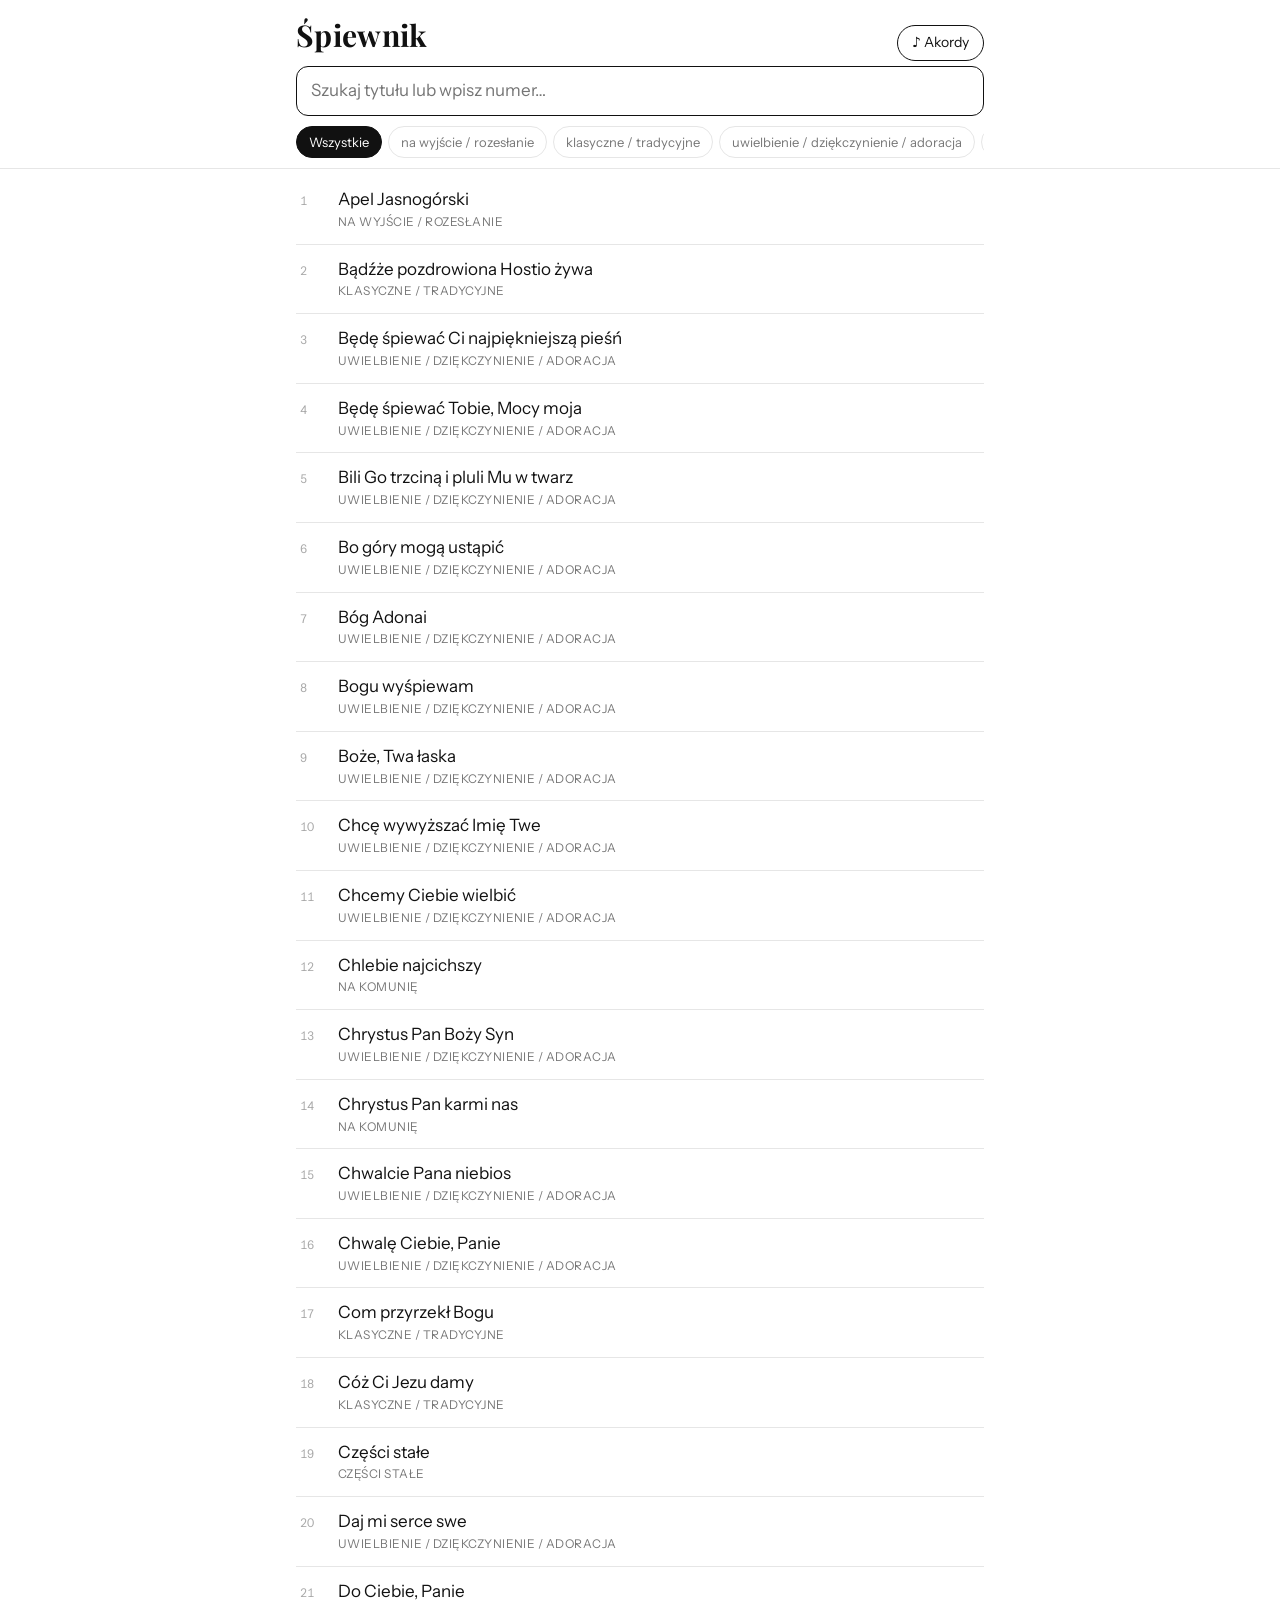
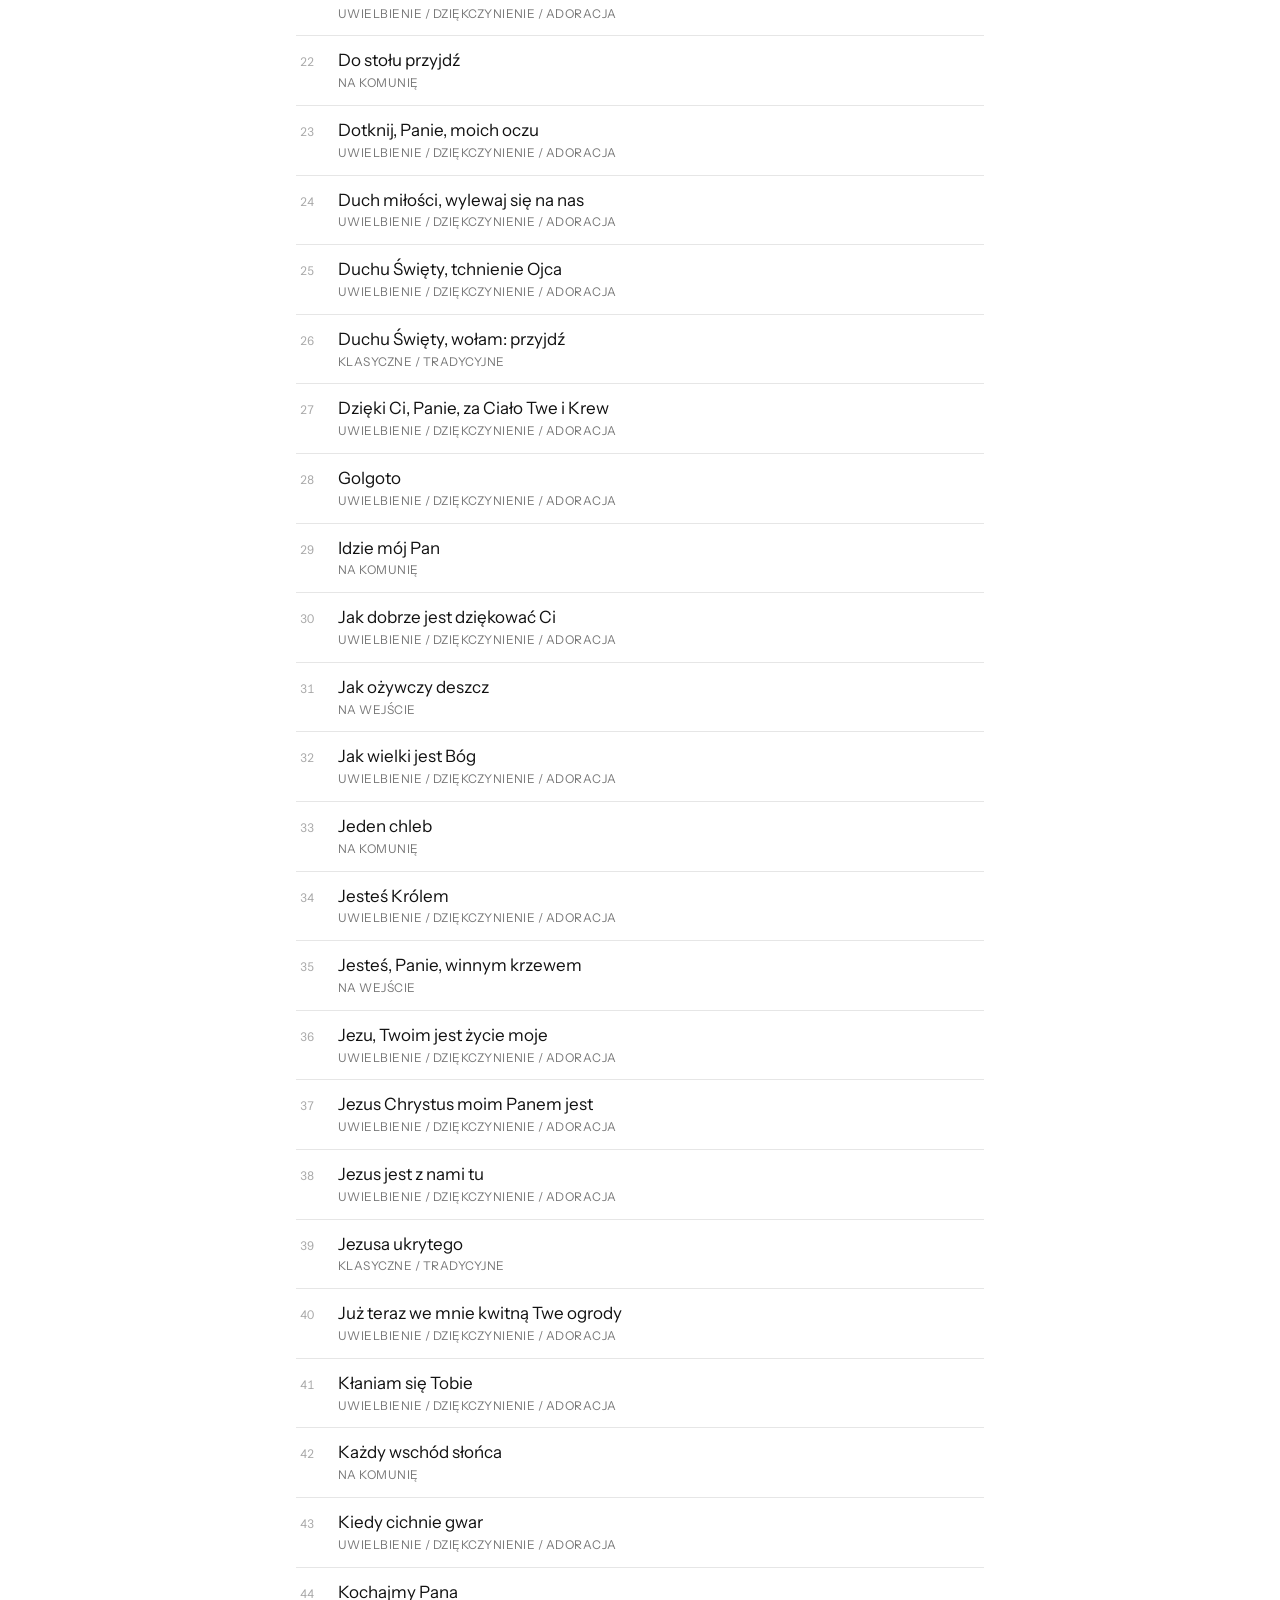
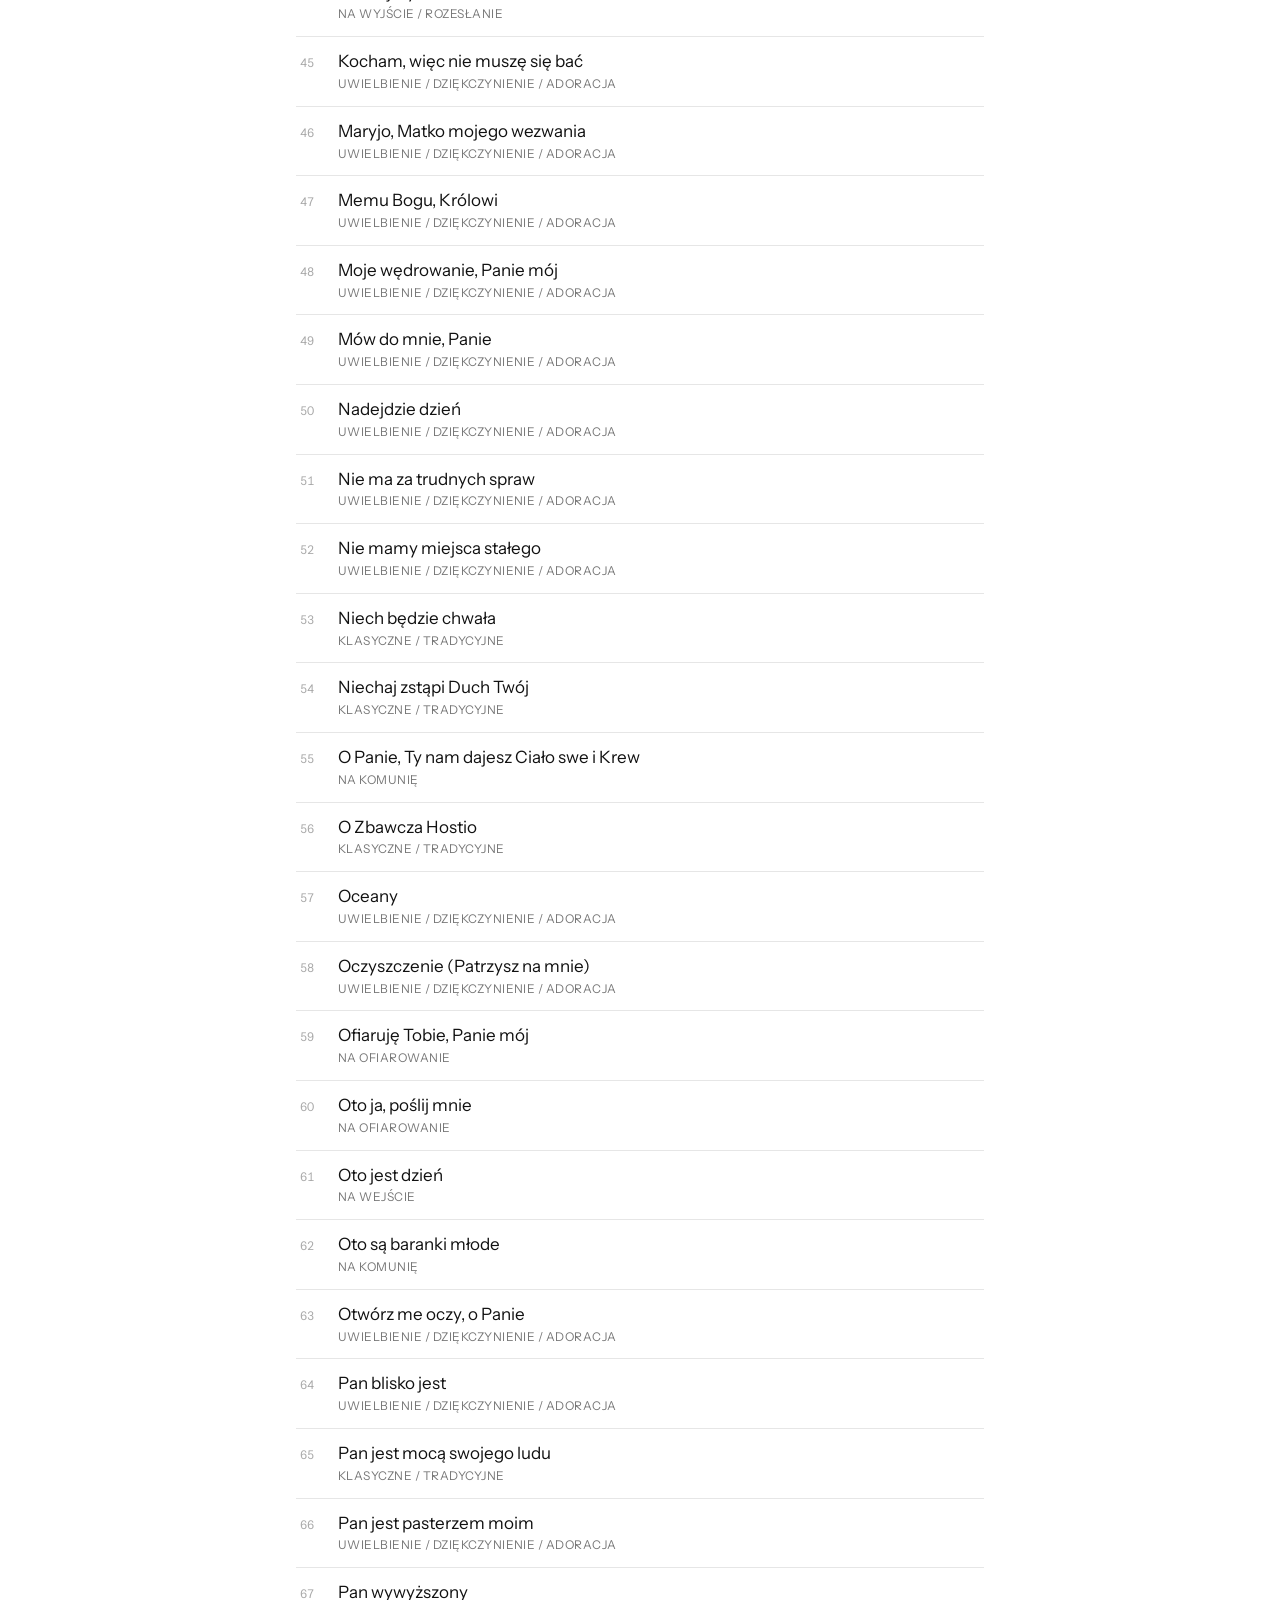
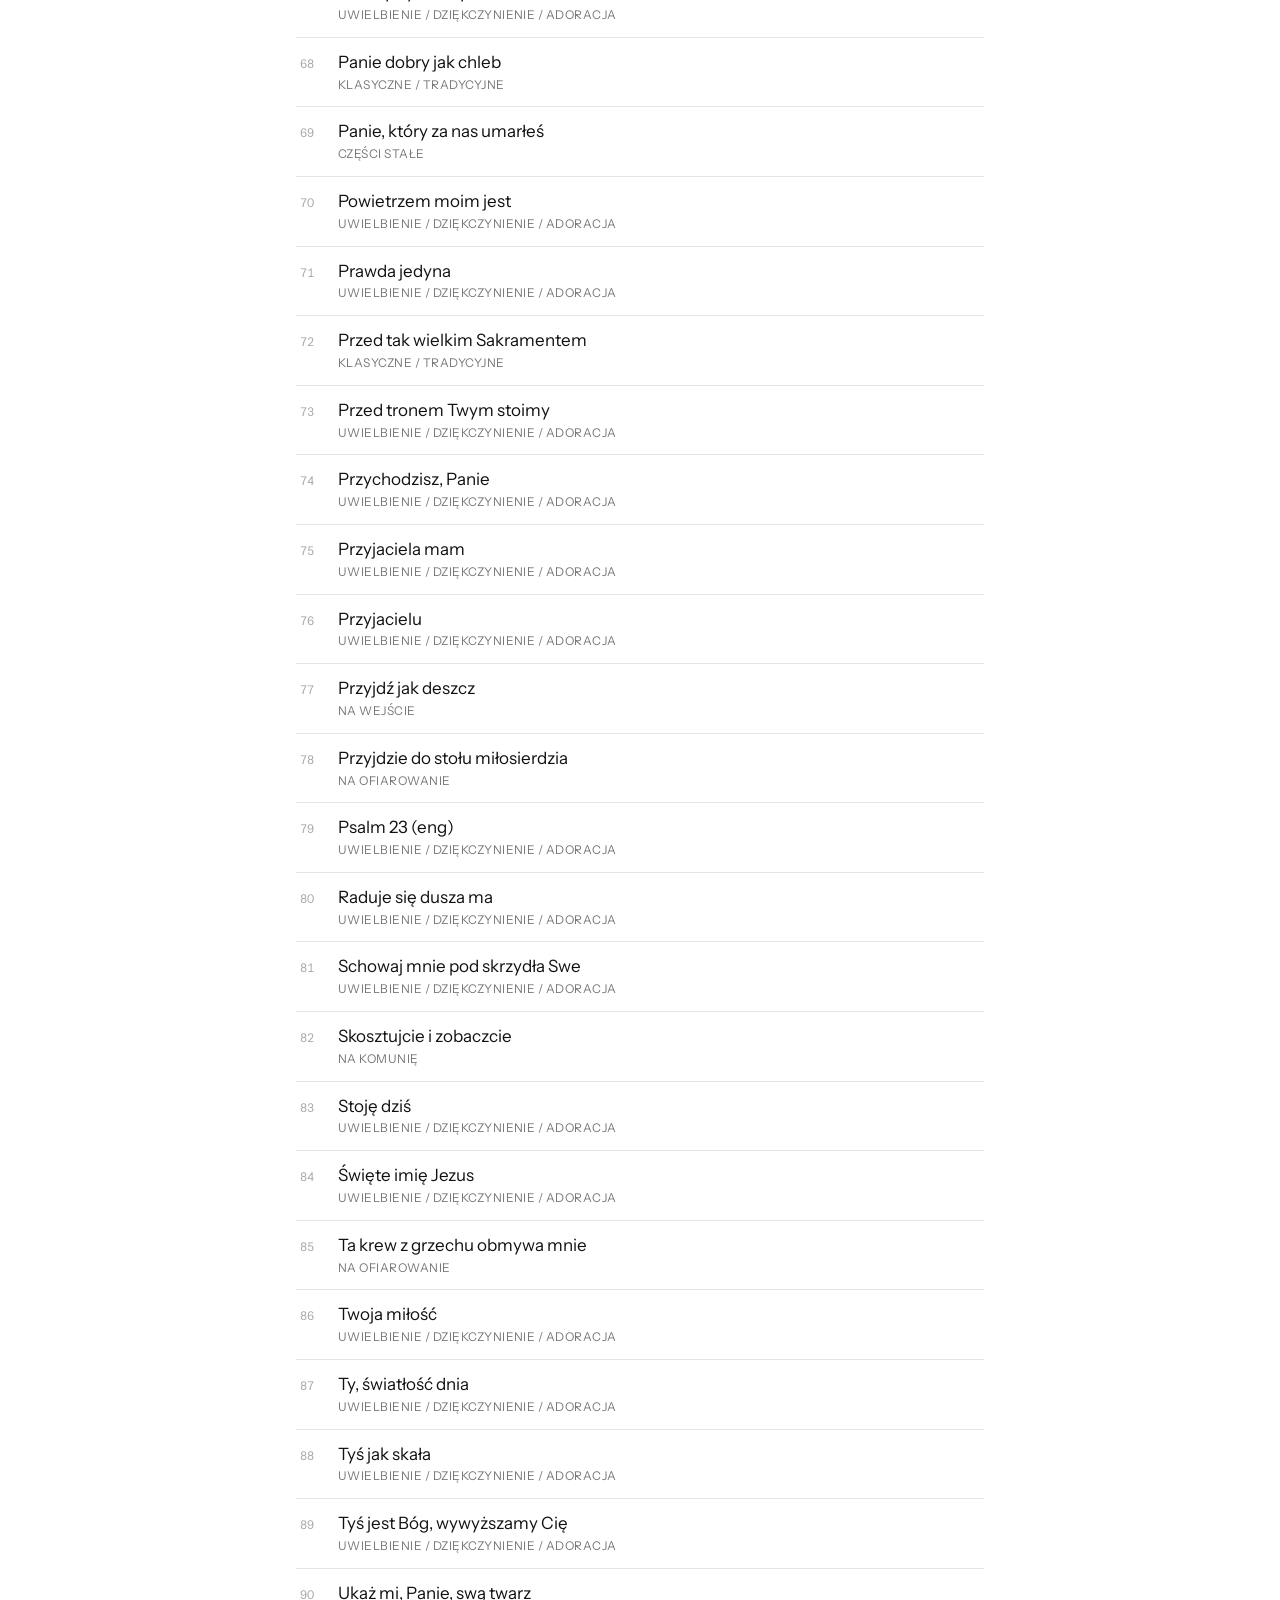
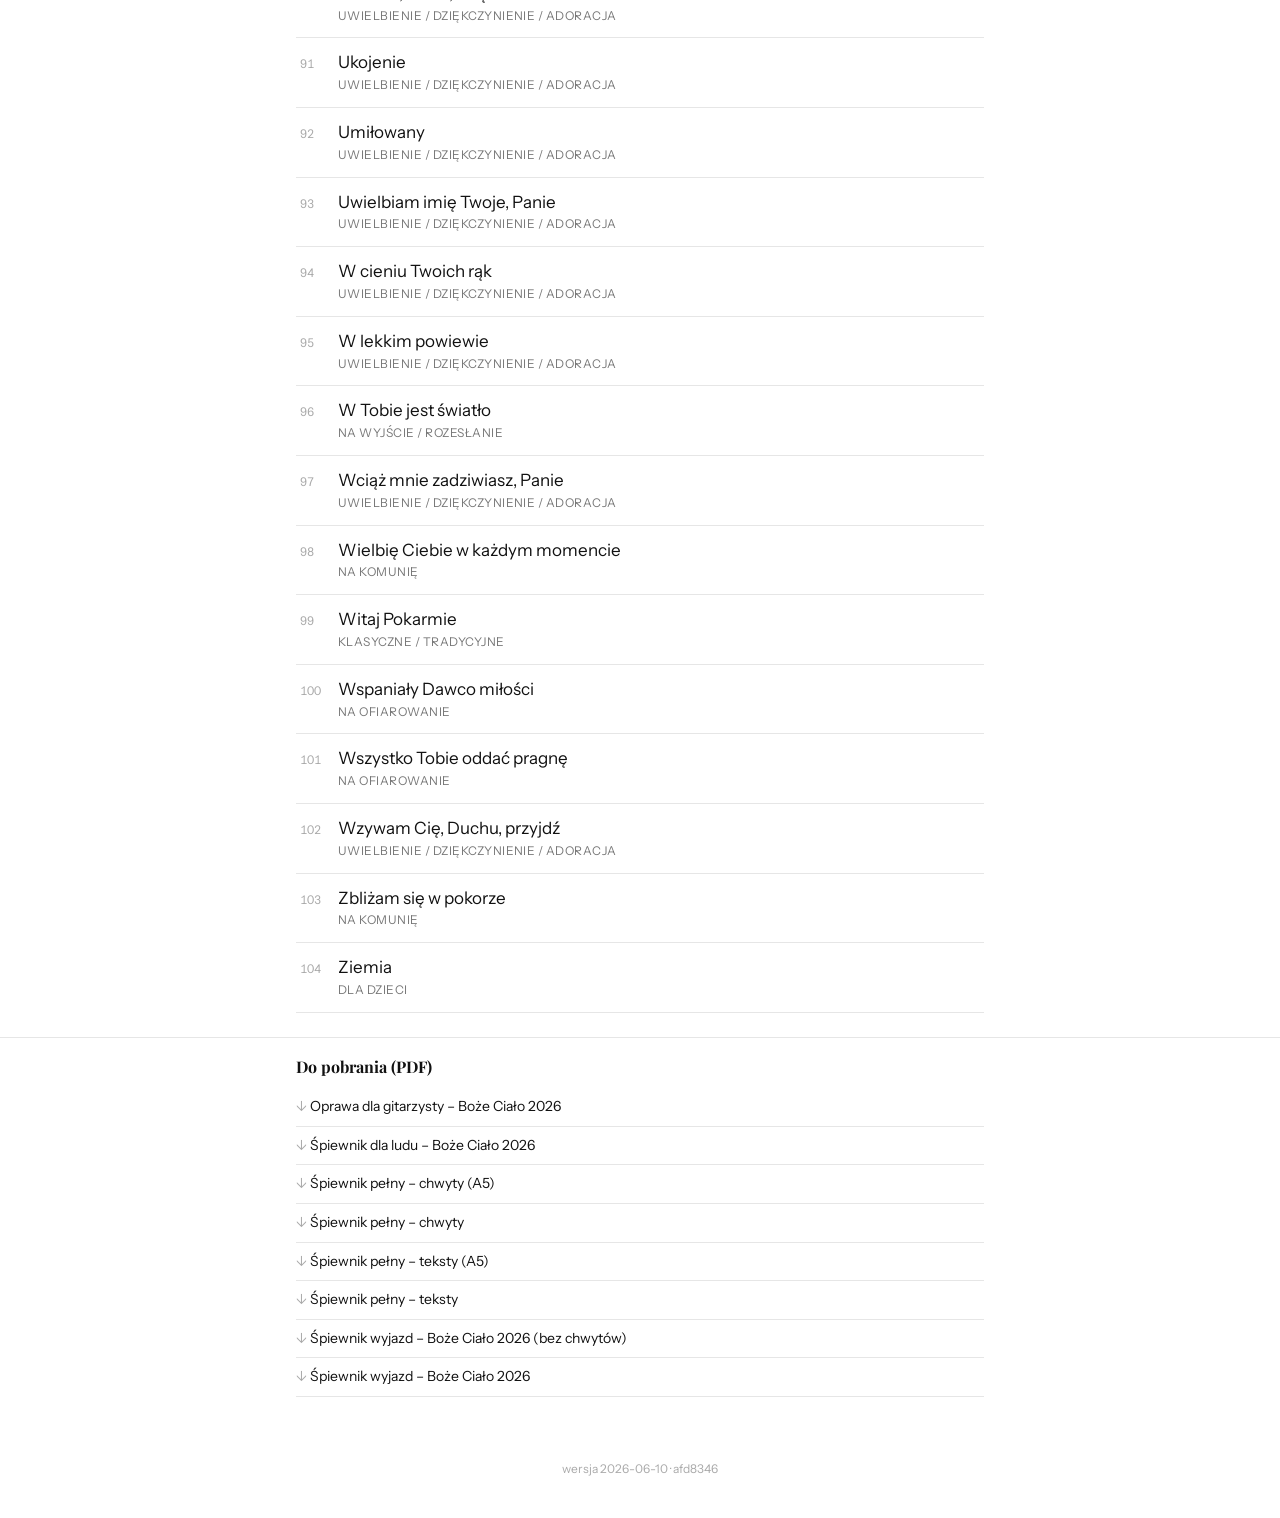
==== commit 5fc54c26: "Groups" ====
--- a/docs/index.html
+++ b/docs/index.html
@@ -17,7 +17,7 @@
 </div></header>
 <main class="wrap"><div id="list" class="list"></div></main>
 <section class="downloads"><div class="wrap"><h2>Do pobrania (PDF)</h2><a href="pdf/Oprawa dla gitarzysty – Boże Ciało 2026.pdf" download>Oprawa dla gitarzysty – Boże Ciało 2026</a><a href="pdf/Śpiewnik dla ludu – Boże Ciało 2026.pdf" download>Śpiewnik dla ludu – Boże Ciało 2026</a><a href="pdf/Śpiewnik pełny – chwyty (A5).pdf" download>Śpiewnik pełny – chwyty (A5)</a><a href="pdf/Śpiewnik pełny – chwyty.pdf" download>Śpiewnik pełny – chwyty</a><a href="pdf/Śpiewnik pełny – teksty (A5).pdf" download>Śpiewnik pełny – teksty (A5)</a><a href="pdf/Śpiewnik pełny – teksty.pdf" download>Śpiewnik pełny – teksty</a><a href="pdf/Śpiewnik wyjazd – Boże Ciało 2026 (bez chwytów).pdf" download>Śpiewnik wyjazd – Boże Ciało 2026 (bez chwytów)</a><a href="pdf/Śpiewnik wyjazd – Boże Ciało 2026.pdf" download>Śpiewnik wyjazd – Boże Ciało 2026</a></div></section>
-<footer class="sitever"><div class="wrap">wersja 2026-06-10 · 384b3d3</div></footer>
+<footer class="sitever"><div class="wrap">wersja 2026-06-10 · afd8346</div></footer>
 <div id="songview" class="songview" hidden>
   <div class="songbar">
     <button id="back" class="iconbtn" aria-label="Wróć do listy">‹ Lista</button>
@@ -39,7 +39,7 @@
   </div>
   <article id="chordsbody" class="chordsbody"></article>
 </div>
-<script>window.SONGS=[{"nr":1,"title":"Apel Jasnogórski","section":"na wyjście / rozesłanie","keyfmt":"G-dur","q":"apel jasnogorski","html":"<div class=\"ln\">1. Maryjo, Królowo Polski, Maryjo, Królowo Polski. <span class=\"ch\">D</span> <span class=\"ch\">D7</span></div><div class=\"ln\">Jestem przy Tobie, pamiętam o Tobie   GD</div><div class=\"ln\">I czuwam na każdy czas.   <span class=\"ch\">A</span> <span class=\"ch\">A7</span> <span class=\"ch\">D</span> <span class=\"ch\">(D7)</span></div><div class=\"ln\">2. Maryjo jesteśmy młodzi, Maryjo jesteśmy młodzi.</div><div class=\"ln\">Już dzisiaj zależy, od polskiej młodzieży następne tysiąc lat. <span class=\"ch\">/x2</span></div><div class=\"ln\">3. Maryjo, Królowo nasza, Maryjo, Królowo nasza.</div><div class=\"ln\">Ciebie prosimy uświęcaj rodziny, uświęcaj każdego z nas.   <span class=\"ch\">/x2</span></div>"},{"nr":2,"title":"Bądźże pozdrowiona Hostio żywa","section":"klasyczne / tradycyjne","keyfmt":"D-dur","q":"badzze pozdrowiona hostio zywa","html":"<div class=\"ln\">Bądźże pozdrowiona Hostyo żywa!          <span class=\"ch\">D</span> <span class=\"ch\">A</span> <span class=\"ch\">D</span></div><div class=\"ln\">W której Jezus Chrystus Bóstwo ukrywa.   <span class=\"ch\">D</span> <span class=\"ch\">A</span> <span class=\"ch\">D</span></div><div class=\"ln blank\"></div><div class=\"ln\">/ Witaj Jezu, Synu Maryi,                <span class=\"ch\">D</span> <span class=\"ch\">G</span> <span class=\"ch\">D</span> <span class=\"ch\">A</span></div><div class=\"ln\">  Tyś jest Bóg prawdziwy w świętej Hostyi.   <span class=\"ch\">e</span> <span class=\"ch\">D</span> <span class=\"ch\">A</span> <span class=\"ch\">D</span>   <span class=\"ch\">/bis</span></div><div class=\"ln blank\"></div><div class=\"ln\">2. Bądźże pozdrowione drzewo żywota,</div><div class=\"ln\">   Niech kwitnie niewinność, anielska cnota.</div><div class=\"ln blank\"></div><div class=\"ln\">3. Bądźże pozdrowiony Baranku Boży,</div><div class=\"ln\">   Zbaw nas, gdy miecz Pański na złych się sroży.</div><div class=\"ln blank\"></div><div class=\"ln\">4. Bądźże pozdrowiony Anielski Chlebie,</div><div class=\"ln\">   W tym tu Sakramencie wielbimy Ciebie.</div><div class=\"ln blank\"></div><div class=\"ln\">5. Bądźże pozdrowiona święta krynico,</div><div class=\"ln\">   Serce Przenajświętsze, Ty łask świątnico.</div><div class=\"ln blank\"></div><div class=\"ln\">6. Bądźże pozdrowiony Boski kapłanie,</div><div class=\"ln\">   Przyjm nasze ofiary, usłysz błaganie!</div><div class=\"ln blank\"></div><div class=\"ln\">7. Bądźże pozdrowiona żywa ofiaro,</div><div class=\"ln\">   Broń nas przed doczesną i wieczną karą.</div><div class=\"ln blank\"></div><div class=\"ln\">8. Bądźże pozdrowiony dobry pasterzu,</div><div class=\"ln\">   Tyś dał duszę Swoją za nas na krzyżu.</div><div class=\"ln blank\"></div><div class=\"ln\">9. Bądźże pozdrowiony wszechmocny Boże,</div><div class=\"ln\">   Już Cię kocham szczerze, jak serce może.</div>"},{"nr":3,"title":"Będę śpiewać Ci najpiękniejszą pieśń","section":"uwielbienie / dziękczynienie / adoracja","keyfmt":"D-dur","q":"bede spiewac ci najpiekniejsza piesn","html":"<div class=\"ln\">Będę śpiewał Ci najpiękniejszą pieśń   <span class=\"ch\">D</span> <span class=\"ch\">G</span></div><div class=\"ln\">Z aniołami tak będę śpiewał Ci <span class=\"ch\">/</span> <span class=\"ch\">x2</span></div><div class=\"ln\">Święty, święty, święty jest Pan, Zastępów Pan.</div><div class=\"ln\">Cała ziemia jest pełna Jego chwały.</div>"},{"nr":4,"title":"Będę śpiewać Tobie, Mocy moja","section":"uwielbienie / dziękczynienie / adoracja","keyfmt":"D-dur","q":"bede spiewac tobie, mocy moja","html":"<div class=\"ln chordline\">        <span class=\"ch\">D</span>     <span class=\"ch\">G</span> <span class=\"ch\">A</span>         <span class=\"ch\">D</span> <span class=\"ch\">h</span></div><div class=\"ln\">Będę śpiewał Tobie, Mocy moja!</div><div class=\"ln chordline\">     <span class=\"ch\">G</span>      <span class=\"ch\">A7</span>            <span class=\"ch\">D</span></div><div class=\"ln\">Ty, Panie, jesteś mą nadzieją,</div><div class=\"ln chordline\"> <span class=\"ch\">h</span>    <span class=\"ch\">D</span>       <span class=\"ch\">e</span>    <span class=\"ch\">A7</span>     <span class=\"ch\">D</span></div><div class=\"ln\">Tobie ufam i bać się nie będę.</div>"},{"nr":5,"title":"Bili Go trzciną i pluli Mu w twarz","section":"uwielbienie / dziękczynienie / adoracja","keyfmt":"D-dur","q":"bili go trzcina i pluli mu w twarz","html":"<div class=\"ln\">Bili Go trzciną i pluli Mu w twarz,  <span class=\"ch\">D</span> <span class=\"ch\">A</span> <span class=\"ch\">G</span></div><div class=\"ln\">mówili: „prorokuj”.</div><div class=\"ln\">Który to uderzył Ciebie z nas?</div><div class=\"ln\">A On choroby nasze niósł,</div><div class=\"ln\">cierpienia nasze wziął na Krzyż,</div><div class=\"ln\">byś Ty mógł żyć, bym ja mógł żyć</div><div class=\"ln\">Czy o tym wiesz?</div><div class=\"ln\">Czy mówił Ci już kiedyś ktoś</div><div class=\"ln\">że to mój i Twój grzech przybił Go</div><div class=\"ln\">Czy o tym wiesz? Czy o tym wiesz?</div>"},{"nr":6,"title":"Bo góry mogą ustąpić","section":"uwielbienie / dziękczynienie / adoracja","keyfmt":"A-dur","q":"bo gory moga ustapic","html":"<div class=\"ln\">Bo góry mogą ustąpić, bo góry mogą ustąpić, <span class=\"ch\">A</span> <span class=\"ch\">D</span> <span class=\"ch\">A</span> <span class=\"ch\">D</span></div><div class=\"ln\">i pagórki się zachwiać, i pagórki się zachwiać. <span class=\"ch\">A</span> <span class=\"ch\">D</span> <span class=\"ch\">A</span> <span class=\"ch\">D</span></div><div class=\"ln blank\"></div><div class=\"ln chordline\"><span class=\"ch\">h</span>                <span class=\"ch\">D</span></div><div class=\"ln\">Ale miłość moja, miłość moja,</div><div class=\"ln chordline\"><span class=\"ch\">D/fis</span>                      <span class=\"ch\">E</span></div><div class=\"ln\">nigdy nie odstąpi od Ciebie,</div><div class=\"ln chordline\"><span class=\"ch\">A</span> <span class=\"ch\">D</span> <span class=\"ch\">A</span> <span class=\"ch\">D</span></div><div class=\"ln\">mówi Pan.</div>"},{"nr":7,"title":"Bóg Adonai","section":"uwielbienie / dziękczynienie / adoracja","keyfmt":"e-moll","q":"bog adonai","html":"<div class=\"ln\">Panie, któż jak Ty, od wieków jest Twój tron,   <span class=\"ch\">e</span> <span class=\"ch\">C</span> <span class=\"ch\">G(7)</span></div><div class=\"ln\">na wieki są Twe dni.                            <span class=\"ch\">D</span> <span class=\"ch\">(h)</span></div><div class=\"ln\">Morza chwalą Cię, góry wznoszą pieśń,           <span class=\"ch\">e</span> <span class=\"ch\">C</span> <span class=\"ch\">G</span></div><div class=\"ln\">Tyś najwyższy jest <span class=\"ch\">/x2</span>                          <span class=\"ch\">D</span></div><div class=\"ln blank\"></div><div class=\"ln\">Ref. Bóg Adonai, od poranka aż po zmierzch      <span class=\"ch\">C</span> <span class=\"ch\">e</span> <span class=\"ch\">D</span></div><div class=\"ln\">     cała Ziemia Tobie śpiewa,                  <span class=\"ch\">C</span> <span class=\"ch\">D</span></div><div class=\"ln\">     Bóg Adonai, całe Niebo chwali Cię,         <span class=\"ch\">C</span> <span class=\"ch\">e</span> <span class=\"ch\">D</span></div><div class=\"ln\">     Jedynemu Bogu chwała, cześć.               <span class=\"ch\">C</span> <span class=\"ch\">C</span> <span class=\"ch\">h</span> <span class=\"ch\">e</span></div>"},{"nr":8,"title":"Bogu wyśpiewam","section":"uwielbienie / dziękczynienie / adoracja","keyfmt":"e-moll","q":"bogu wyspiewam","html":"<div class=\"ln\">   1. Bogu wyśpiewam, Bogu na Niebie   <span class=\"ch\">e</span> <span class=\"ch\">D</span> <span class=\"ch\">C...</span></div><div class=\"ln\">   Bogu wyśpiewam wdzięczności psalm.</div><div class=\"ln\">   Jahwe mi zagra na strunach światła</div><div class=\"ln\">   I głos popłynie pod Nieba dach.</div><div class=\"ln\">   Myślisz, że cisza moim domem jest,   <span class=\"ch\">a</span> <span class=\"ch\">D...</span></div><div class=\"ln\">   Mówisz że nie znam muzyki.</div><div class=\"ln\">   Zobacz, dla Pana dzisiaj śpiewam psalm,</div><div class=\"ln\">   Mój głos płynie do gwiazd, płynie do gwiazd. <span class=\"ch\">C</span> <span class=\"ch\">G</span> <span class=\"ch\">D</span> <span class=\"ch\">e</span></div><div class=\"ln\">   2. Bogu wyśpiewam, Bogu na Niebie</div><div class=\"ln\">   Bogu wyśpiewam wdzięczności psalm.</div><div class=\"ln\">   W dłoniach zaniosę radość, cierpienie</div><div class=\"ln\">   W gestach zaklęte słowa uwolnię: patrz!</div><div class=\"ln\">   Słuchaj, jak ręce moje wielbią dziś</div><div class=\"ln\">   Jahwe, Boga muzyki.</div><div class=\"ln\">   Cisza przemienia się w modlitwy cud,</div><div class=\"ln\">   Mój głos płynie do gwiazd, płynie do gwiazd.</div>"},{"nr":9,"title":"Boże, Twa łaska","section":"uwielbienie / dziękczynienie / adoracja","keyfmt":"D-dur","q":"boze, twa aska","html":"<div class=\"ln\">Boże, Twa łaska nad nami jest. <span class=\"ch\">D</span> <span class=\"ch\">A</span> <span class=\"ch\">G</span></div><div class=\"ln\">Twoja miłość przychodzi wciąż.  <span class=\"ch\">D</span> <span class=\"ch\">A</span> <span class=\"ch\">G</span></div><div class=\"ln\">Działasz w mocy pośród nas. <span class=\"ch\">e</span> <span class=\"ch\">G</span> <span class=\"ch\">A</span></div><div class=\"ln\">Przenikasz serca, gładzisz grzech. <span class=\"ch\">e</span> <span class=\"ch\">G</span> <span class=\"ch\">A</span></div><div class=\"ln blank\"></div><div class=\"ln\">Ref. / My chcemy więcej Ciebie, więcej łaski Twej,  <span class=\"ch\">D</span> <span class=\"ch\">A</span> <span class=\"ch\">G</span></div><div class=\"ln\">       Pragniemy więcej mocy, więcej miłości Twojej.  <span class=\"ch\">D</span> <span class=\"ch\">A</span> <span class=\"ch\">G</span> <span class=\"ch\">/x2</span></div>"},{"nr":10,"title":"Chcę wywyższać Imię Twe","section":"uwielbienie / dziękczynienie / adoracja","keyfmt":"G-dur","q":"chce wywyzszac imie twe","html":"<div class=\"ln\">   Chcę wywyższać Imię Twe,   <span class=\"ch\">G</span> <span class=\"ch\">C</span> <span class=\"ch\">D</span> <span class=\"ch\">(C)</span></div><div class=\"ln\">   Chcę zaśpiewać Tobie chwałę,</div><div class=\"ln\">   Panie, dziś raduję się,</div><div class=\"ln\">   bo przyszedłeś, by mnie zbawić.</div><div class=\"ln\">   Z nieba zstąpiłeś i chcesz prowadzić mnie,   <span class=\"ch\">G</span> <span class=\"ch\">C</span> <span class=\"ch\">D</span> <span class=\"ch\">C</span> <span class=\"ch\">G</span></div><div class=\"ln\">   Na krzyżu zmarłeś, by mój zapłacić dług,   <span class=\"ch\">G</span> <span class=\"ch\">C</span> <span class=\"ch\">D</span> <span class=\"ch\">C</span> <span class=\"ch\">G</span></div><div class=\"ln\">   Z grobu wstałeś i dziś nieba Królem jesteś Ty,   <span class=\"ch\">G</span> <span class=\"ch\">C</span> <span class=\"ch\">D</span> <span class=\"ch\">h</span> <span class=\"ch\">C</span></div><div class=\"ln\">   chcę wywyższać Imię Twe.   <span class=\"ch\">D</span> <span class=\"ch\">G</span></div>"},{"nr":11,"title":"Chcemy Ciebie wielbić","section":"uwielbienie / dziękczynienie / adoracja","keyfmt":"G-dur","q":"chcemy ciebie wielbic","html":"<div class=\"ln\">Chcemy Ciebie wielbić, szukać Twojej twarzy        <span class=\"ch\">G</span> <span class=\"ch\">D/Fis</span></div><div class=\"ln\">wcześnie o poranku i gdy noc kładzie cień          <span class=\"ch\">e</span> <span class=\"ch\">A</span> <span class=\"ch\">h</span></div><div class=\"ln\">Tobie chcemy śpiewać, wznieść niebiańską chwałę    <span class=\"ch\">G</span> <span class=\"ch\">D/Fis</span></div><div class=\"ln\">kładąc nasze życie, byś je stale zmieniać mógł.     <span class=\"ch\">e</span> <span class=\"ch\">A</span> <span class=\"ch\">D</span></div><div class=\"ln blank\"></div><div class=\"ln\">Niech się wzniesie dziś Twa chwała, o Panie nasz!   <span class=\"ch\">D</span> <span class=\"ch\">G</span> <span class=\"ch\">A</span> <span class=\"ch\">h</span> <span class=\"ch\">|</span> <span class=\"ch\">D</span> <span class=\"ch\">G</span> <span class=\"ch\">A</span></div><div class=\"ln\">to dla Ciebie nasze serca otwarte są.               <span class=\"ch\">D</span> <span class=\"ch\">G</span> <span class=\"ch\">A</span> <span class=\"ch\">h</span> <span class=\"ch\">|</span> <span class=\"ch\">D</span> <span class=\"ch\">G</span> <span class=\"ch\">A</span></div>"},{"nr":12,"title":"Chlebie najcichszy","section":"na komunię","keyfmt":"G-dur","q":"chlebie najcichszy","html":"<div class=\"ln chordline\">       <span class=\"ch\">G</span>   <span class=\"ch\">(a)</span>     <span class=\"ch\">D</span>             <span class=\"ch\">C</span>            <span class=\"ch\">D</span></div><div class=\"ln\">Ref. / Chlebie najcichszy, otul mnie swym milczeniem,</div><div class=\"ln chordline\">           <span class=\"ch\">G</span>      <span class=\"ch\">(a)</span>    <span class=\"ch\">D</span>         <span class=\"ch\">a</span>        <span class=\"ch\">e</span></div><div class=\"ln\">     Ukryj mnie w Twojej bieli, wchłoń moją ciemność.  <span class=\"ch\">/x2</span></div><div class=\"ln blank\"></div><div class=\"ln chordline\">    <span class=\"ch\">e</span>               <span class=\"ch\">C</span>               <span class=\"ch\">G</span>             <span class=\"ch\">D</span></div><div class=\"ln\">1. Przemień mnie w Siebie, bym jak Ty stał się chlebem.   <span class=\"ch\">/x2</span></div><div class=\"ln chordline\">          <span class=\"ch\">e</span>           <span class=\"ch\">C</span>      <span class=\"ch\">G</span>               <span class=\"ch\">D</span></div><div class=\"ln\">   Pobłogosław mnie, połam, rozdaj łaknącym braciom.      <span class=\"ch\">/x2</span></div><div class=\"ln blank\"></div><div class=\"ln\">2. A ułomki chleba, które zostaną,  <span class=\"ch\">/x2</span></div><div class=\"ln\">   Rozdaj tym, którzy nie wierzą w swój głód.</div>"},{"nr":13,"title":"Chrystus Pan Boży Syn","section":"uwielbienie / dziękczynienie / adoracja","keyfmt":"G-dur","q":"chrystus pan bozy syn","html":"<div class=\"ln chordline\"><span class=\"ch\">G</span>            <span class=\"ch\">D</span>     <span class=\"ch\">G</span></div><div class=\"ln\">Chrystus Pan Boży Syn</div><div class=\"ln chordline\"><span class=\"ch\">C</span>           <span class=\"ch\">a</span></div><div class=\"ln\">Zbawca nasz zgodził się</div><div class=\"ln chordline\"><span class=\"ch\">G</span>                                <span class=\"ch\">C</span>              <span class=\"ch\">D</span></div><div class=\"ln\">Wziąć mój grzech, Za mnie umrzeć chciał  <span class=\"ch\">[/]</span></div><div class=\"ln chordline\"><span class=\"ch\">G</span>                       <span class=\"ch\">C</span></div><div class=\"ln\">A żebym znał mój ogrom win</div><div class=\"ln chordline\">             <span class=\"ch\">G</span>            <span class=\"ch\">C</span></div><div class=\"ln\">I wiedział, że krew Jego zbawia</div><div class=\"ln chordline\">   <span class=\"ch\">a</span>         <span class=\"ch\">D</span> <span class=\"ch\">D7</span></div><div class=\"ln\">Oczyszcza i leczy</div><div class=\"ln chordline\">       <span class=\"ch\">G</span>                <span class=\"ch\">e</span></div><div class=\"ln\">Wywyższony bądź, Jezu Baranku mój</div><div class=\"ln chordline\">       <span class=\"ch\">C</span>       <span class=\"ch\">D</span></div><div class=\"ln\">Tyś jedyny Odkupiciel</div><div class=\"ln chordline\">        <span class=\"ch\">G</span>     <span class=\"ch\">/D-Dsus4</span></div><div class=\"ln\">Tyś mój Król</div><div class=\"ln chordline\"> <span class=\"ch\">G</span>                    <span class=\"ch\">e</span></div><div class=\"ln\">Wywyższony bądź, Boży Baranku</div><div class=\"ln chordline\"><span class=\"ch\">C</span>                       <span class=\"ch\">D</span></div><div class=\"ln\">Przed Twym tronem dziś najwyższy</div><div class=\"ln chordline\">        <span class=\"ch\">G</span></div><div class=\"ln\">Składam hołd.</div>"},{"nr":14,"title":"Chrystus Pan karmi nas","section":"na komunię","keyfmt":"e-moll","q":"chrystus pan karmi nas","html":"<div class=\"ln\">Ref.: Chrystus Pan karmi nas swoim świętym Ciałem, <span class=\"ch\">(H7)</span> <span class=\"ch\">e</span> <span class=\"ch\">H7</span> <span class=\"ch\">e</span> <span class=\"ch\">H7</span></div><div class=\"ln\">Chwalmy Go na wieki!   <span class=\"ch\">C</span> <span class=\"ch\">a7</span> <span class=\"ch\">e</span></div><div class=\"ln blank\"></div><div class=\"ln\">1. Duchem całym wielbię Pana, Boga, Zbawcę jedynego,   Gae/Ceh7e</div><div class=\"ln\">Bo w Nim samym odnajduję wszystką radość życia mego.   Gae/Ceh7e</div><div class=\"ln blank\"></div><div class=\"ln\">2. Wielbię, bo chciał wejrzeć z nieba na swą sługę uniżoną,</div><div class=\"ln\">By mnie odtąd wszyscy ludzie mogli zwać Błogosławioną.</div><div class=\"ln blank\"></div><div class=\"ln\">3. Sprawił we mnie wielkie dzieła, w swej dobroci niepojętej.</div><div class=\"ln\">On Wszechmocny, On Najwyższy, On sam jeden zawsze Święty.</div><div class=\"ln blank\"></div><div class=\"ln\">4. On, który przez pokolenia pozostaje miłosierny</div><div class=\"ln\">Wobec tego, kto Mu służy i chce zostać Jemu wierny.</div><div class=\"ln blank\"></div><div class=\"ln\">5. On, który swą moc objawia, gdy wyniosłość serc uniża,</div><div class=\"ln\">Każdy zamiar może zburzyć, który pychą Mu ubliża.</div><div class=\"ln blank\"></div><div class=\"ln\">6. W mocy Jego odjąć władzę, a wydźwignąć pokornego,</div><div class=\"ln\">Wszystkich głodnych zaspokoić, głodem wstrząsnąć bogatego.</div><div class=\"ln blank\"></div><div class=\"ln\">7. On się ujął za swym ludem, dziećmi wiary Abrahama,</div><div class=\"ln\">Pomny na swe miłosierdzie, obietnicy swej nie złamał.</div>"},{"nr":15,"title":"Chwalcie Pana niebios","section":"uwielbienie / dziękczynienie / adoracja","keyfmt":"e-moll","q":"chwalcie pana niebios","html":"<div class=\"ln\">Ref.: Chwalcie Pana niebios, chwalcie go na cytrze   <span class=\"ch\">e</span></div><div class=\"ln\">Chwalcie Króla świata, bo on Bogiem jest.   DhCe</div><div class=\"ln blank\"></div><div class=\"ln\">1. Chwal duszo moja Pana mego Króla,   <span class=\"ch\">e</span></div><div class=\"ln\">Chcę chwalić Pana jak długo będę żył,   DhCe</div><div class=\"ln\">Chcę śpiewać memu Bogu póki będę istniał,</div><div class=\"ln\">Chcę Go wysławiać, śpiewać Alleluja!</div><div class=\"ln blank\"></div><div class=\"ln\">2. Szczęśliwy ten, któremu Pan jest pomocą,</div><div class=\"ln\">Kto ma nadzieję w Panu Bogu swym,</div><div class=\"ln\">W Bogu, który stworzył niebo i ziemię,</div><div class=\"ln\">Wszystko co żyje śpiewa Alleluja!</div><div class=\"ln blank\"></div><div class=\"ln\">3. Pan Bóg króluję, wesel się ziemio,</div><div class=\"ln\">Bóg twój Syjonie przez pokolenia</div><div class=\"ln\">On dał Ci życie, On dał Ci wszystko,</div><div class=\"ln\">Śpiewaj Mu, wysławiaj Go Alleluja.</div>"},{"nr":16,"title":"Chwalę Ciebie, Panie","section":"uwielbienie / dziękczynienie / adoracja","keyfmt":"G-dur","q":"chwale ciebie, panie","html":"<div class=\"ln\">1. Chwalę Ciebie Panie i uwielbiam,   <span class=\"ch\">G</span> <span class=\"ch\">h</span></div><div class=\"ln\">Wznoszę w górę swoje ręce uwielbiając Imię Twe.   <span class=\"ch\">C</span> <span class=\"ch\">a</span> <span class=\"ch\">|</span> <span class=\"ch\">C</span> <span class=\"ch\">D</span></div><div class=\"ln blank\"></div><div class=\"ln\">Ref.: Bo wielkiś Ty, wielkie dzieła czynisz dziś,   <span class=\"ch\">G</span> <span class=\"ch\">e</span></div><div class=\"ln\">Nie dorówna Tobie nikt, nie dorówna Tobie nikt!   <span class=\"ch\">C</span> <span class=\"ch\">a</span> <span class=\"ch\">|</span> <span class=\"ch\">C</span> <span class=\"ch\">D</span></div><div class=\"ln blank\"></div><div class=\"ln\">2. Jesteś mą nadzieją, wiarą, życiem,</div><div class=\"ln\">Daj mi poznać Twoje drogi, bym zwyciężał w każdy dzień.</div>"},{"nr":17,"title":"Com przyrzekł Bogu","section":"klasyczne / tradycyjne","keyfmt":"C-dur","q":"com przyrzek bogu","html":"<div class=\"ln\">1. Com przyrzekł Bogu przy chrzcie raz, <span class=\"ch\">C</span> <span class=\"ch\">F</span> <span class=\"ch\">G</span> <span class=\"ch\">C</span></div><div class=\"ln\">Dotrzymać pragnę szczerze.   <span class=\"ch\">a</span> <span class=\"ch\">F</span> <span class=\"ch\">G</span> <span class=\"ch\">G7</span> <span class=\"ch\">C</span></div><div class=\"ln\">Kościoła słuchać w każdy czas   <span class=\"ch\">C</span> <span class=\"ch\">F</span> <span class=\"ch\">G</span> <span class=\"ch\">C</span></div><div class=\"ln\">I w świętej wytrwać wierze.   <span class=\"ch\">a</span> <span class=\"ch\">F</span> <span class=\"ch\">G</span> <span class=\"ch\">G7</span> <span class=\"ch\">C</span></div><div class=\"ln blank\"></div><div class=\"ln\">O Panie Boże, dzięki Ci,   <span class=\"ch\">C</span> <span class=\"ch\">F</span> <span class=\"ch\">G</span> <span class=\"ch\">C</span></div><div class=\"ln\">Żeś mi Kościoła otwarł drzwi,   <span class=\"ch\">C7</span> <span class=\"ch\">F</span> <span class=\"ch\">G</span> <span class=\"ch\">C</span></div><div class=\"ln\">W Nim żyć, umierać pragnę.   <span class=\"ch\">a</span> <span class=\"ch\">F</span> <span class=\"ch\">G</span> <span class=\"ch\">G7</span> <span class=\"ch\">C</span></div><div class=\"ln blank\"></div><div class=\"ln\">2. W Kościele tym jest z Ciałem, Krwią / Bóg pod osłoną chleba.</div><div class=\"ln\">Swym Ciałem karmi duszę mą, / by żyła w Nim dla nieba.</div><div class=\"ln blank\"></div><div class=\"ln\">   W to wierzyć zawsze mocno chcę,</div><div class=\"ln\">   bo tego Kościół uczy mnie.</div><div class=\"ln\">   W Nim żyć, umierać pragnę.</div>"},{"nr":18,"title":"Cóż Ci Jezu damy","section":"klasyczne / tradycyjne","keyfmt":"D-dur","q":"coz ci jezu damy","html":"<div class=\"ln chordline\">   <span class=\"ch\">D</span>            <span class=\"ch\">e</span>    <span class=\"ch\">A7</span>                <span class=\"ch\">D</span></div><div class=\"ln\">1. Cóż Ci, Jezu, damy za Twych łask strumienie,</div><div class=\"ln\">   z serca Ci składamy korne dziękczynienie.</div><div class=\"ln blank\"></div><div class=\"ln chordline\">             <span class=\"ch\">e</span>          <span class=\"ch\">A7</span>        <span class=\"ch\">D</span></div><div class=\"ln\">Ref. Panie nasz, króluj nam, Boże nasz, króluj nam,</div><div class=\"ln chordline\">                <span class=\"ch\">e</span>    <span class=\"ch\">A7</span>          <span class=\"ch\">D</span></div><div class=\"ln\">     poprzez wieczny czas króluj, Jezu, nam.</div><div class=\"ln blank\"></div><div class=\"ln\">2. W serca Twego ranie, o serc naszych Królu,</div><div class=\"ln\">   pokój i wytrwanie, ukojenie w bólu.</div><div class=\"ln blank\"></div><div class=\"ln\">3. Ty nas wspieraj w znoju, strzeż przez życie całe,</div><div class=\"ln\">   byśmy w serc pokoju Twą wielbili chwałę.</div>"},{"nr":19,"title":"Części stałe","section":"części stałe","keyfmt":"D-dur / e-moll","q":"czesci stae","html":"<div class=\"ln\">Panie, zmiłuj się nad nami.      <span class=\"ch\">D</span> <span class=\"ch\">G</span> <span class=\"ch\">D</span> <span class=\"ch\">/</span> <span class=\"ch\">D</span> <span class=\"ch\">G</span> <span class=\"ch\">A</span> <span class=\"ch\">/</span> <span class=\"ch\">D</span> <span class=\"ch\">G</span> <span class=\"ch\">D</span> <span class=\"ch\">x3</span></div><div class=\"ln blank\"></div><div class=\"ln\">Święty, Święty, Święty... (3/4)  e D C H  (x4)</div><div class=\"ln\">Hosanna...                       <span class=\"ch\">G</span> <span class=\"ch\">D</span> <span class=\"ch\">C</span> <span class=\"ch\">D</span></div><div class=\"ln\">Błogosławiony...                 <span class=\"ch\">e</span> <span class=\"ch\">D</span> <span class=\"ch\">C</span> <span class=\"ch\">H</span></div><div class=\"ln blank\"></div><div class=\"ln\">Święty Święty. (4/4) e D C H x 4</div><div class=\"ln blank\"></div><div class=\"ln\">Baranku Boży. e D C H  (Ba-ba)</div>"},{"nr":20,"title":"Daj mi serce swe","section":"uwielbienie / dziękczynienie / adoracja","keyfmt":"h-moll (capo 6)","q":"daj mi serce swe","html":"<div class=\"ln chordline\">Intro: <span class=\"ch\">h</span> <span class=\"ch\">A</span> <span class=\"ch\">D</span> <span class=\"ch\">e</span> <span class=\"ch\">h</span> <span class=\"ch\">A</span> <span class=\"ch\">G</span></div><div class=\"ln blank\"></div><div class=\"ln\">1. Wołam Cię Panie każdego dnia   <span class=\"ch\">h</span> <span class=\"ch\">A</span> <span class=\"ch\">D</span> <span class=\"ch\">e</span></div><div class=\"ln\">   Pomóż mi wstać, naucz mnie trwać   <span class=\"ch\">h</span> <span class=\"ch\">A</span> <span class=\"ch\">D</span> <span class=\"ch\">e</span></div><div class=\"ln\">   Ty jesteś ciszą, której szukam   <span class=\"ch\">h</span> <span class=\"ch\">A</span> <span class=\"ch\">D</span> <span class=\"ch\">e</span></div><div class=\"ln\">   Moja zeschła dusza tylko w Tobie gra   <span class=\"ch\">h</span> <span class=\"ch\">A</span> <span class=\"ch\">G</span></div><div class=\"ln blank\"></div><div class=\"ln\">Ref. Daj mi serce swe   <span class=\"ch\">h</span> <span class=\"ch\">A</span></div><div class=\"ln\">     Uzdrawiaj duszę, ciało   <span class=\"ch\">D</span> <span class=\"ch\">e</span></div><div class=\"ln\">     Naucz kochać mnie   <span class=\"ch\">h</span> <span class=\"ch\">A</span></div><div class=\"ln\">     Ja wciąż kocham za mało   <span class=\"ch\">D</span> <span class=\"ch\">e</span></div><div class=\"ln\">     Kiedy ciemno jest   <span class=\"ch\">h</span> <span class=\"ch\">A</span></div><div class=\"ln\">     Zapalam Twoje światło   <span class=\"ch\">D</span> <span class=\"ch\">e</span></div><div class=\"ln\">     Ufam Twej miłości   <span class=\"ch\">h</span> <span class=\"ch\">A</span></div><div class=\"ln\">     Prowadź mnie   <span class=\"ch\">G</span></div><div class=\"ln blank\"></div><div class=\"ln\">2. Wołam Cię Panie każdego dnia   <span class=\"ch\">h</span> <span class=\"ch\">A</span> <span class=\"ch\">D</span> <span class=\"ch\">e</span></div><div class=\"ln\">   Ty mnie już w całości znasz   <span class=\"ch\">h</span> <span class=\"ch\">A</span> <span class=\"ch\">D</span> <span class=\"ch\">e</span></div><div class=\"ln\">   Wiesz kiedy wstaję i idę spać   <span class=\"ch\">h</span> <span class=\"ch\">A</span> <span class=\"ch\">D</span> <span class=\"ch\">e</span></div><div class=\"ln\">   Kiedy jest mi ciężko, kiedy płynie łza   <span class=\"ch\">h</span> <span class=\"ch\">A</span> <span class=\"ch\">G</span></div><div class=\"ln blank\"></div><div class=\"ln\">Ref. Daj mi serce swe...</div><div class=\"ln blank\"></div><div class=\"ln\">Bridge: Tylko Ty sprawiasz, że budzę się każdego dnia   <span class=\"ch\">e</span> <span class=\"ch\">D</span> <span class=\"ch\">h</span> <span class=\"ch\">A</span></div><div class=\"ln\">        Tylko Ty leczysz mój cały ból i cały strach   <span class=\"ch\">e</span> <span class=\"ch\">D</span> <span class=\"ch\">h</span> <span class=\"ch\">A</span></div><div class=\"ln\">        Sięgasz tam gdzie nikt nie sięgnie   <span class=\"ch\">e</span> <span class=\"ch\">D</span> <span class=\"ch\">h</span></div><div class=\"ln\">        do najgłębszego dna   <span class=\"ch\">A</span></div><div class=\"ln\">        Ja wciąż upadam   <span class=\"ch\">e</span> <span class=\"ch\">D</span></div><div class=\"ln\">        A Ty mnie kochasz   <span class=\"ch\">h</span></div><div class=\"ln\">        Ty mnie kochasz   <span class=\"ch\">A</span></div><div class=\"ln\">        Bardziej niż kocham ja</div><div class=\"ln blank\"></div><div class=\"ln\">Ref. Daj mi serce swe...</div><div class=\"ln blank\"></div><div class=\"ln\">Prowadź mnie   <span class=\"ch\">h</span> <span class=\"ch\">A</span> <span class=\"ch\">D</span> <span class=\"ch\">e</span>   <span class=\"ch\">/x2</span></div><div class=\"ln\">Ufam Twej miłości   <span class=\"ch\">h</span> <span class=\"ch\">A</span></div><div class=\"ln\">Prowadź mnie   <span class=\"ch\">G</span>   <span class=\"ch\">/x2</span></div><div class=\"ln\">Jezu, ufam Tobie   <span class=\"ch\">h</span> <span class=\"ch\">A</span></div><div class=\"ln\">Ja kocham Cię   <span class=\"ch\">G</span></div>"},{"nr":21,"title":"Do Ciebie, Panie","section":"uwielbienie / dziękczynienie / adoracja","keyfmt":"E-dur","q":"do ciebie, panie","html":"<div class=\"ln\">   Do Ciebie, Panie, woła dusza moja,   <span class=\"ch\">E</span> <span class=\"ch\">A</span></div><div class=\"ln\">   Tęskni ciało me.</div><div class=\"ln\">   Gdy nie ma Cię, moje serce ogarnia lęk,</div><div class=\"ln\">   Przyjdź, dotknij mnie, rozraduj mnie.</div><div class=\"ln\">   Jezu, pragnę blisko Ciebie być,   <span class=\"ch\">cis</span> <span class=\"ch\">A</span> <span class=\"ch\">E</span> <span class=\"ch\">H</span></div><div class=\"ln\">   Jezu, w Twych ramionach się skryć,</div><div class=\"ln\">   Słodycz Twą poznawać co dnia,</div><div class=\"ln\">   Przy sercu Twym trwać.</div>"},{"nr":22,"title":"Do stołu przyjdź","section":"na komunię","keyfmt":"C-dur (capo 1)","q":"do stou przyjdz","html":"<div class=\"ln\">1. Z miłości oddałeś   <span class=\"ch\">d</span></div><div class=\"ln\">   Całą chwałę Nieba   <span class=\"ch\">G/h</span></div><div class=\"ln\">   Zszedłeś do nas   <span class=\"ch\">F</span> <span class=\"ch\">G</span></div><div class=\"ln\">   Poddałeś swą wolę   <span class=\"ch\">d</span></div><div class=\"ln\">   Posłuszny aż do końca   <span class=\"ch\">G/h</span></div><div class=\"ln\">   Swemu Ojcu   <span class=\"ch\">F</span> <span class=\"ch\">G</span></div><div class=\"ln blank\"></div><div class=\"ln\">   Nie potrzeba więcej nic   <span class=\"ch\">F</span></div><div class=\"ln\">   Żadnych ofiar, przecież Ty   <span class=\"ch\">G</span></div><div class=\"ln\">   Powiedziałeś:   <span class=\"ch\">F</span></div><div class=\"ln\">   Wykonało się   <span class=\"ch\">G</span></div><div class=\"ln blank\"></div><div class=\"ln\">Ref. Do stołu przyjdź   <span class=\"ch\">C</span></div><div class=\"ln\">     I posil się   <span class=\"ch\">d</span></div><div class=\"ln\">     To jest Moje Ciało, Moja Krew   <span class=\"ch\">a</span> <span class=\"ch\">G</span> <span class=\"ch\">F</span></div><div class=\"ln\">     Zapraszam Cię   <span class=\"ch\">C</span></div><div class=\"ln\">     Do stołu przyjdź   <span class=\"ch\">d</span></div><div class=\"ln\">     Mej bliskości nie zabierze nic   <span class=\"ch\">a</span> <span class=\"ch\">G</span> <span class=\"ch\">F</span></div><div class=\"ln blank\"></div><div class=\"ln\">2. Poprzez cierpienie   <span class=\"ch\">d</span></div><div class=\"ln\">   Ukochanego Syna   <span class=\"ch\">G/h</span></div><div class=\"ln\">   Za nas, dla nas   <span class=\"ch\">F</span> <span class=\"ch\">G</span></div><div class=\"ln\">   Poprzez wydane   <span class=\"ch\">d</span></div><div class=\"ln\">   Twe ciało, krew przelaną   <span class=\"ch\">G/h</span></div><div class=\"ln\">   Za nas, dla nas   <span class=\"ch\">F</span> <span class=\"ch\">G</span></div><div class=\"ln blank\"></div><div class=\"ln\">   Odkupiłeś każdą z win   <span class=\"ch\">F</span></div><div class=\"ln\">   Otworzyłeś domu drzwi   <span class=\"ch\">G</span></div><div class=\"ln\">   Znów w jedności   <span class=\"ch\">F</span></div><div class=\"ln\">   Z Tobą mogę być   <span class=\"ch\">G</span></div><div class=\"ln blank\"></div><div class=\"ln\">Ref. Do stołu przyjdź...</div><div class=\"ln blank\"></div><div class=\"ln\">Bridge: Ojcze, wraz z Synem   <span class=\"ch\">d</span></div><div class=\"ln\">        Dałeś nam wszystko   <span class=\"ch\">a</span></div><div class=\"ln\">        Dzisiaj przez wiarę   <span class=\"ch\">C</span></div><div class=\"ln\">        Przyjmuję ten dar   <span class=\"ch\">G</span></div><div class=\"ln\">        Twoją świątynią   <span class=\"ch\">d</span></div><div class=\"ln\">        Jest moje ciało   <span class=\"ch\">a</span></div><div class=\"ln\">        We mnie króluje   <span class=\"ch\">C</span></div><div class=\"ln\">        Chrystus Pan   <span class=\"ch\">G</span></div><div class=\"ln blank\"></div><div class=\"ln\">Ref. Zanurzam się w Miłości Twej   <span class=\"ch\">C</span> <span class=\"ch\">d</span></div><div class=\"ln\">     Ona źródłem życia we mnie jest   <span class=\"ch\">a</span> <span class=\"ch\">G</span> <span class=\"ch\">F</span></div><div class=\"ln\">     Uwielbiam Cię za łaski cud   <span class=\"ch\">C</span> <span class=\"ch\">d</span></div><div class=\"ln\">     Jestem Twoja, Ty jesteś mój   <span class=\"ch\">a</span> <span class=\"ch\">G</span> <span class=\"ch\">F</span></div>"},{"nr":23,"title":"Dotknij, Panie, moich oczu","section":"uwielbienie / dziękczynienie / adoracja","keyfmt":"D-dur","q":"dotknij, panie, moich oczu","html":"<div class=\"ln\">Dotknij Panie moich oczu, abym przejrzał.   <span class=\"ch\">D</span> <span class=\"ch\">A</span> <span class=\"ch\">h</span> <span class=\"ch\">G</span> <span class=\"ch\">A</span></div><div class=\"ln\">Dotknij Panie moich warg, abym przemówił uwielbieniem,   <span class=\"ch\">D</span> <span class=\"ch\">A</span> <span class=\"ch\">D</span> <span class=\"ch\">G</span> <span class=\"ch\">A</span></div><div class=\"ln\">Dotknij Panie mego serca i oczyść je (oczyść, oczyść je)   <span class=\"ch\">D</span> <span class=\"ch\">A</span> <span class=\"ch\">h</span></div><div class=\"ln\">Niech Twój Święty Duch dziś ogarnia mnie.   <span class=\"ch\">e</span> <span class=\"ch\">(G)</span> <span class=\"ch\">A</span></div>"},{"nr":24,"title":"Duch miłości, wylewaj się na nas","section":"uwielbienie / dziękczynienie / adoracja","keyfmt":"D-dur","q":"duch miosci, wylewaj sie na nas","html":"<div class=\"ln chordline\"> <span class=\"ch\">D</span>       <span class=\"ch\">A</span>        <span class=\"ch\">h</span>        <span class=\"ch\">fis</span></div><div class=\"ln\">Duchu miłości, wylewaj się na nas    <span class=\"ch\">|</span> <span class=\"ch\">C</span> <span class=\"ch\">G</span> <span class=\"ch\">a</span> <span class=\"ch\">e</span></div><div class=\"ln chordline\"> <span class=\"ch\">G</span>            <span class=\"ch\">D</span>       <span class=\"ch\">e</span>   <span class=\"ch\">C</span>     <span class=\"ch\">A</span></div><div class=\"ln\">z przebitego serca Jezusa, Jezusa    <span class=\"ch\">|</span> <span class=\"ch\">F</span> <span class=\"ch\">C</span> <span class=\"ch\">d</span> <span class=\"ch\">G</span></div>"},{"nr":25,"title":"Duchu Święty, tchnienie Ojca","section":"uwielbienie / dziękczynienie / adoracja","keyfmt":"E-dur","q":"duchu swiety, tchnienie ojca","html":"<div class=\"ln chordline\"><span class=\"ch\">E</span>                       <span class=\"ch\">A</span>           <span class=\"ch\">E</span></div><div class=\"ln\">Duchu Święty, Tchnienie Ojca, Dawco życia.</div><div class=\"ln chordline\"><span class=\"ch\">E</span>                    <span class=\"ch\">A</span>             <span class=\"ch\">E</span></div><div class=\"ln\">Duchu Święty, Źródło wody żywej w nas.</div><div class=\"ln chordline\">         <span class=\"ch\">cis7</span>         <span class=\"ch\">gis7</span>          <span class=\"ch\">A</span>           <span class=\"ch\">E/Gis</span></div><div class=\"ln\">Tak pragniemy Ciebie Panie, jak spękana ziemia deszczu,</div><div class=\"ln chordline\">        <span class=\"ch\">A</span>            <span class=\"ch\">E/Gis</span>       <span class=\"ch\">H</span></div><div class=\"ln\">jak pustynia kropli wody, Duchu, przyjdź.</div><div class=\"ln blank\"></div><div class=\"ln\">Duchu Święty, Tyś Mądrością niezmierzoną.</div><div class=\"ln\">Duchu Święty, Ty oświetlasz drogi nam.</div><div class=\"ln blank\"></div><div class=\"ln\">I prowadzisz nas do domu, gdzie mieszkanie przed wiekami</div><div class=\"ln\">przygotował dla nas Ojciec, Duchu, przyjdź.</div><div class=\"ln blank\"></div><div class=\"ln\">Tak pragniemy Ciebie, Panie, jak spękana ziemia deszczu,</div><div class=\"ln\">jak pustynia kropli wody, Duchu, przyjdź.</div><div class=\"ln blank\"></div><div class=\"ln chordline\">        <span class=\"ch\">E</span> <span class=\"ch\">F/Dis</span> <span class=\"ch\">A/Cis</span> <span class=\"ch\">A</span>  <span class=\"ch\">E</span></div><div class=\"ln\">Prowadź nas,           prowadź nas...</div>"},{"nr":26,"title":"Duchu Święty, wołam: przyjdź","section":"klasyczne / tradycyjne","keyfmt":"G-dur","q":"duchu swiety, woam: przyjdz","html":"<div class=\"ln\">   Duchu Święty, wołam: przyjdź, bądź jak ogień duszy mej, <span class=\"ch\">D</span> <span class=\"ch\">a7</span></div><div class=\"ln\">   Bądź jak ogień w ciele mym, rozpal mnie! <span class=\"ch\">G</span> <span class=\"ch\">D</span></div><div class=\"ln\">   Wszechmogący Bóg jest pośród nas,   <span class=\"ch\">C</span> <span class=\"ch\">G</span> <span class=\"ch\">D</span></div><div class=\"ln\">   Miłosierdzie Jego wielkie jest,   <span class=\"ch\">C</span> <span class=\"ch\">G</span> <span class=\"ch\">D</span></div><div class=\"ln\">   Okazuje dobroć swoją dziś,   <span class=\"ch\">C</span> <span class=\"ch\">G</span> <span class=\"ch\">D</span></div><div class=\"ln\">   Dla tych, którzy chcą miłować Go.   <span class=\"ch\">a</span> <span class=\"ch\">G</span> <span class=\"ch\">A</span></div>"},{"nr":27,"title":"Dzięki Ci, Panie, za Ciało Twe i Krew","section":"uwielbienie / dziękczynienie / adoracja","keyfmt":"h-moll","q":"dzieki ci, panie, za ciao twe i krew","html":"<div class=\"ln chordline\">Capo 1</div><div class=\"ln chordline\">         <span class=\"ch\">h</span>         <span class=\"ch\">fis</span>        <span class=\"ch\">G</span>           <span class=\"ch\">D</span></div><div class=\"ln\">Ref. / Dzięki Ci, Panie, za Ciało Twe i Krew,</div><div class=\"ln chordline\">    <span class=\"ch\">A</span>    <span class=\"ch\">h</span>            <span class=\"ch\">E</span>       <span class=\"ch\">G</span>      <span class=\"ch\">Fis</span> <span class=\"ch\">(h)</span></div><div class=\"ln\">     Za dary nieskończone wielbimy Cię.   <span class=\"ch\">/x2</span></div><div class=\"ln blank\"></div><div class=\"ln chordline\">      <span class=\"ch\">h</span>                           <span class=\"ch\">A</span>                <span class=\"ch\">D</span></div><div class=\"ln\">1. Chwalimy Cię, Wszechmocny, za dary Twe nieskończone,</div><div class=\"ln chordline\">    <span class=\"ch\">G</span>       <span class=\"ch\">h</span>         <span class=\"ch\">A</span></div><div class=\"ln\">   Za Ciało i Twoją Krew.</div><div class=\"ln chordline\">      <span class=\"ch\">D</span>                               <span class=\"ch\">G</span>         <span class=\"ch\">h</span></div><div class=\"ln\">   Przebacz w Swojej dobroci tym, co Ciebie niegodni,</div><div class=\"ln chordline\">    <span class=\"ch\">A</span>               <span class=\"ch\">G</span>            <span class=\"ch\">Fis</span></div><div class=\"ln\">   Kiedy do Twego stołu się zbliżamy.</div><div class=\"ln blank\"></div><div class=\"ln\">2. Przebacz, żeś hojny i wierny.</div><div class=\"ln\">   Uwolnij z więzów grzechu,</div><div class=\"ln\">   Byśmy się odmienili</div><div class=\"ln\">   Przez Tajemnice Najświętsze.</div><div class=\"ln blank\"></div><div class=\"ln\">3. Niechaj przestworem spłynie z gwiazd Anioł Twój miły,</div><div class=\"ln\">   Oczyści i uleczy nasze serca i ciała.</div><div class=\"ln\">   Powiedzie, za sprawą tajemnicy, na same szczyty nieba,</div><div class=\"ln\">   A tu, na ziemi, ratuje obroną Twoją potężną.</div><div class=\"ln blank\"></div><div class=\"ln\">4. Spojrzyj łaskawie, Stwórco, na nas znikomych i słabych.</div><div class=\"ln\">   Ocal, Dobry Pasterzu, owce na Swojej łące.</div><div class=\"ln\">   Tyś życie nam przywrócił wbrew nieprzyjacielowi</div><div class=\"ln\">   I wzmacniasz już na zawsze, Siebie dając nam, Panie.</div><div class=\"ln blank\"></div><div class=\"ln\">5. Spraw to, Ojcze Wszechmocny, w dobroci swej niezmiernej,</div><div class=\"ln\">   Byśmy się stali jedno,</div><div class=\"ln\">   Z Tobą, Chrystusem i Duchem</div><div class=\"ln\">   Ty, coś w Trójcy jedyny.</div>"},{"nr":28,"title":"Golgoto","section":"uwielbienie / dziękczynienie / adoracja","keyfmt":"a-moll","q":"golgoto","html":"<div class=\"ln chordline\"><span class=\"ch\">a</span> <span class=\"ch\">d</span> <span class=\"ch\">G</span> <span class=\"ch\">E</span></div><div class=\"ln chordline\"><span class=\"ch\">a</span> <span class=\"ch\">d</span> <span class=\"ch\">G</span> <span class=\"ch\">F</span> <span class=\"ch\">E</span></div><div class=\"ln blank\"></div><div class=\"ln chordline\"><span class=\"ch\">a</span>       <span class=\"ch\">d</span>          <span class=\"ch\">G</span> <span class=\"ch\">F</span> <span class=\"ch\">E</span></div><div class=\"ln\">Golgoto, Golgoto, Golgooto.</div><div class=\"ln blank\"></div><div class=\"ln chordline\"><span class=\"ch\">a</span>                          <span class=\"ch\">C</span></div><div class=\"ln\">W tej ciszy przebywam wciąż ja,</div><div class=\"ln chordline\">      <span class=\"ch\">F</span>                 <span class=\"ch\">C</span></div><div class=\"ln\">w tej ciszy daleki jest świat.</div><div class=\"ln chordline\">   <span class=\"ch\">d</span>              <span class=\"ch\">a</span></div><div class=\"ln\">Ty koisz mój ból, usuwasz mój strach,</div><div class=\"ln chordline\">    <span class=\"ch\">E</span>                      <span class=\"ch\">E7</span></div><div class=\"ln\">gdy widzę Cię, Zbawco, przez łzy.</div><div class=\"ln blank\"></div><div class=\"ln chordline\">       <span class=\"ch\">a</span>                              <span class=\"ch\">d</span></div><div class=\"ln\">To nie gwoździe Cię przebiły, lecz mój grzech,</div><div class=\"ln chordline\">       <span class=\"ch\">G</span>                                <span class=\"ch\">C</span>      <span class=\"ch\">E</span></div><div class=\"ln\">to nie ludzie Cię skrzywdzili, lecz mój grzech,</div><div class=\"ln chordline\">       <span class=\"ch\">a</span>                              <span class=\"ch\">d</span></div><div class=\"ln\">to nie gwoździe Cię trzymały, lecz mój grzech.</div><div class=\"ln chordline\">         <span class=\"ch\">a</span>           <span class=\"ch\">E</span>                <span class=\"ch\">a</span></div><div class=\"ln\">Choć tak dawno to się stało, widziałeś mnie.</div><div class=\"ln blank\"></div><div class=\"ln chordline\">   <span class=\"ch\">a</span>                   <span class=\"ch\">C</span></div><div class=\"ln\">Ja widzę Cię, Zbawco mój, tam,</div><div class=\"ln chordline\">    <span class=\"ch\">F</span>                   <span class=\"ch\">C</span></div><div class=\"ln\">tak wiele masz sińców i ran,</div><div class=\"ln chordline\">  <span class=\"ch\">d</span>                <span class=\"ch\">a</span></div><div class=\"ln\">miłości Twej moc zawiodła Cię tam,</div><div class=\"ln chordline\">  <span class=\"ch\">E</span>                       <span class=\"ch\">E7</span></div><div class=\"ln\">uwolnić mnie z grzechów i win.</div><div class=\"ln blank\"></div><div class=\"ln chordline\">    <span class=\"ch\">a</span>                   <span class=\"ch\">C</span></div><div class=\"ln\">Tak często wspominam ten dzień,</div><div class=\"ln chordline\">   <span class=\"ch\">F</span>                 <span class=\"ch\">C</span></div><div class=\"ln\">Golgotę i słodki jej cień,</div><div class=\"ln chordline\">      <span class=\"ch\">d</span>                      <span class=\"ch\">a</span></div><div class=\"ln\">gdyż przyszedłem pod krzyż z ciężarem mych win,</div><div class=\"ln chordline\"> <span class=\"ch\">E</span>                    <span class=\"ch\">E7</span></div><div class=\"ln\">uwolnił mnie tam Boży Syn.</div>"},{"nr":29,"title":"Idzie mój Pan","section":"na komunię","keyfmt":"e-moll","q":"idzie moj pan","html":"<div class=\"ln\">Idzie mój Pan, idzie mój Pan,   <span class=\"ch\">e</span></div><div class=\"ln\">On teraz biegnie, by spotkać mnie.   <span class=\"ch\">e</span> <span class=\"ch\">a7</span> <span class=\"ch\">H7</span> <span class=\"ch\">e</span></div><div class=\"ln\">Mija góry, łąki, lasy, by komunii stał się cud.   <span class=\"ch\">e</span> <span class=\"ch\">a</span> <span class=\"ch\">e</span> <span class=\"ch\">D</span> <span class=\"ch\">G</span> <span class=\"ch\">H7</span></div><div class=\"ln\">On chce chlebem nas nakarmić, by nasycić życia głód.   <span class=\"ch\">e</span> <span class=\"ch\">a</span> <span class=\"ch\">e</span> <span class=\"ch\">D</span> <span class=\"ch\">C</span> <span class=\"ch\">H7</span> <span class=\"ch\">e</span></div>"},{"nr":30,"title":"Jak dobrze jest dziękować Ci","section":"uwielbienie / dziękczynienie / adoracja","keyfmt":"a-moll","q":"jak dobrze jest dziekowac ci","html":"<div class=\"ln\">Jak dobrze jest dziękować Ci, Panie,   <span class=\"ch\">a</span> <span class=\"ch\">d</span></div><div class=\"ln\">I śpiewać psalm Twojemu Imieniu,   <span class=\"ch\">G</span> <span class=\"ch\">C</span> <span class=\"ch\">E7</span></div><div class=\"ln\">I opowiadać rano Twoje miłosierdzie,   <span class=\"ch\">a</span> <span class=\"ch\">d</span></div><div class=\"ln\">A w nocy wierność Twoją   <span class=\"ch\">a</span></div><div class=\"ln\">Przy dziesięciostrunnej harfie   <span class=\"ch\">E</span> <span class=\"ch\">F</span> </div><div class=\"ln\">I lutni, i dźwięcznej cytrze.   <span class=\"ch\">d</span> <span class=\"ch\">a</span> <span class=\"ch\">E</span></div>"},{"nr":31,"title":"Jak ożywczy deszcz","section":"na wejście","keyfmt":"D-dur","q":"jak ozywczy deszcz","html":"<div class=\"ln chordline\"> <span class=\"ch\">D</span>    <span class=\"ch\">G</span></div><div class=\"ln\">Jak ożywczy deszcz       <span class=\"ch\">|</span> <span class=\"ch\">G</span> <span class=\"ch\">C</span></div><div class=\"ln chordline\">  <span class=\"ch\">h</span>           <span class=\"ch\">A</span></div><div class=\"ln\">Duchu Święty, przyjdź.   <span class=\"ch\">|</span> <span class=\"ch\">e</span> <span class=\"ch\">D</span></div><div class=\"ln chordline\"><span class=\"ch\">e</span>         <span class=\"ch\">G</span></div><div class=\"ln\">Dotknij naszych serc,    <span class=\"ch\">|</span> <span class=\"ch\">G</span> <span class=\"ch\">C</span></div><div class=\"ln chordline\"><span class=\"ch\">h</span>       <span class=\"ch\">A</span></div><div class=\"ln\">Rozpal ognia żar.        <span class=\"ch\">|</span> <span class=\"ch\">e</span> <span class=\"ch\">D</span></div><div class=\"ln blank\"></div><div class=\"ln chordline\"><span class=\"ch\">e</span>               <span class=\"ch\">fis</span></div><div class=\"ln\">Dziś przenikaj nas       <span class=\"ch\">|</span> <span class=\"ch\">a</span> <span class=\"ch\">h</span></div><div class=\"ln chordline\"><span class=\"ch\">G</span>                <span class=\"ch\">fis</span></div><div class=\"ln\">Tchnieniem mocy Swej.    <span class=\"ch\">|</span> <span class=\"ch\">C</span> <span class=\"ch\">h</span></div><div class=\"ln chordline\"><span class=\"ch\">e</span>                  <span class=\"ch\">fis</span></div><div class=\"ln\">Bądź nam światłem dnia   <span class=\"ch\">|</span> <span class=\"ch\">a</span> <span class=\"ch\">h</span></div><div class=\"ln chordline\"><span class=\"ch\">G</span>          <span class=\"ch\">fis</span> <span class=\"ch\">(Fis)</span></div><div class=\"ln\">I nadzieją serc.         <span class=\"ch\">|</span> <span class=\"ch\">C</span> <span class=\"ch\">h</span></div>"},{"nr":32,"title":"Jak wielki jest Bóg","section":"uwielbienie / dziękczynienie / adoracja","keyfmt":"G-dur","q":"jak wielki jest bog","html":"<div class=\"ln\">1. To On, nasz Pan i Król   <span class=\"ch\">G</span></div><div class=\"ln\">   odziany w majestat Swój,   <span class=\"ch\">e</span></div><div class=\"ln\">   Ziemio, raduj się,   <span class=\"ch\">C</span> <span class=\"ch\">D</span></div><div class=\"ln\">   Ziemio, raduj się.   <span class=\"ch\">C</span> <span class=\"ch\">D</span></div><div class=\"ln blank\"></div><div class=\"ln\">   Okrywa światłość Go,   <span class=\"ch\">G</span></div><div class=\"ln\">   ucieka ciemność i zło   <span class=\"ch\">e</span></div><div class=\"ln\">   i drży na Jego głos,   <span class=\"ch\">C</span> <span class=\"ch\">D</span></div><div class=\"ln\">   i drży na Jego głos.   <span class=\"ch\">C</span> <span class=\"ch\">D</span></div><div class=\"ln blank\"></div><div class=\"ln\">Ref. Jak wielki jest Bóg,   <span class=\"ch\">G</span></div><div class=\"ln\">     śpiewaj ze mną,   <span class=\"ch\">e</span></div><div class=\"ln\">     wielki jest Bóg,   <span class=\"ch\">e</span></div><div class=\"ln\">     niech wszyscy wiedzą   <span class=\"ch\">C</span></div><div class=\"ln\">     wielki jest nasz Bóg   <span class=\"ch\">D</span> <span class=\"ch\">G</span></div><div class=\"ln blank\"></div><div class=\"ln\">2. On czas w swej dłoni ma,   <span class=\"ch\">G</span></div><div class=\"ln\">   od wieków na wieki trwa,   <span class=\"ch\">e</span></div><div class=\"ln\">   początkiem, końcem On,   <span class=\"ch\">C</span> <span class=\"ch\">D</span></div><div class=\"ln\">   początkiem, końcem On.   <span class=\"ch\">C</span> <span class=\"ch\">D</span></div><div class=\"ln blank\"></div><div class=\"ln\">   Jedyny w Trójcy Bóg,   <span class=\"ch\">G</span></div><div class=\"ln\">   Ojciec, Syn i Duch,   <span class=\"ch\">e</span></div><div class=\"ln\">   Barankiem jest i lwem,   <span class=\"ch\">C</span> <span class=\"ch\">D</span></div><div class=\"ln\">   Barankiem jest i lwem.   <span class=\"ch\">C</span> <span class=\"ch\">D</span></div><div class=\"ln blank\"></div><div class=\"ln\">Ref. Jak wielki jest Bóg...</div><div class=\"ln blank\"></div><div class=\"ln\">Bridge: Na wieki godzien jest</div><div class=\"ln\">        przyjąć chwałę, moc i cześć,</div><div class=\"ln\">        ogłaszać chcę</div><div class=\"ln\">        jak wielki jest Bóg.</div><div class=\"ln blank\"></div><div class=\"ln\">Ref. Jak wielki jest Bóg...</div>"},{"nr":33,"title":"Jeden chleb","section":"na komunię","keyfmt":"G-dur","q":"jeden chleb","html":"<div class=\"ln\">1. Jeden chleb, co zmienia się w Chrystusa Ciało,   <span class=\"ch\">G</span> <span class=\"ch\">e</span> <span class=\"ch\">C</span></div><div class=\"ln\">   z wielu ziaren pszenicznych się rodzi.            <span class=\"ch\">a</span> <span class=\"ch\">D7</span> <span class=\"ch\">G</span></div><div class=\"ln\">   Jedno wino, co się Krwią Chrystusa stało,         <span class=\"ch\">G</span> <span class=\"ch\">e</span> <span class=\"ch\">C</span></div><div class=\"ln\">   z soku wielu winnych gron pochodzi.               <span class=\"ch\">a</span> <span class=\"ch\">D7</span> <span class=\"ch\">G</span></div><div class=\"ln blank\"></div><div class=\"ln\">Ref.: Jak ten chleb, co złączył złote ziarna,        <span class=\"ch\">G</span> <span class=\"ch\">C</span></div><div class=\"ln\">      tak niech miłość łączy nas ofiarna.            <span class=\"ch\">a</span> <span class=\"ch\">e</span> <span class=\"ch\">C</span> <span class=\"ch\">D</span></div><div class=\"ln\">      Jak ten kielich łączy kropel wiele,            <span class=\"ch\">G</span> <span class=\"ch\">C</span></div><div class=\"ln\">      tak nas, Chryste, w swoim złącz Kościele.      <span class=\"ch\">D</span> <span class=\"ch\">a</span> <span class=\"ch\">D7</span> <span class=\"ch\">G</span></div><div class=\"ln blank\"></div><div class=\"ln\">2. O Pasterzu, zgromadź w jednej swej owczarni       <span class=\"ch\">G</span> <span class=\"ch\">e</span> <span class=\"ch\">C</span></div><div class=\"ln\">   zabłąkane owce, które giną.                       <span class=\"ch\">a</span> <span class=\"ch\">D7</span> <span class=\"ch\">G</span></div><div class=\"ln\">   W jeden Kościół zbierz na nowo i przygarnij,      <span class=\"ch\">G</span> <span class=\"ch\">e</span> <span class=\"ch\">C</span></div><div class=\"ln\">   byśmy jedną stali się rodziną.                    <span class=\"ch\">a</span> <span class=\"ch\">D7</span> <span class=\"ch\">G</span></div>"},{"nr":34,"title":"Jesteś Królem","section":"uwielbienie / dziękczynienie / adoracja","keyfmt":"","q":"jestes krolem","html":"<div class=\"ln\">Jesteś Królem, (jesteś Królem), Królem jest Bóg. <span class=\"ch\">/x2</span>  <span class=\"ch\">C</span> <span class=\"ch\">G</span> <span class=\"ch\">a</span> <span class=\"ch\">F</span></div><div class=\"ln\">Podnieśmy wszyscy nasze serca, podnieśmy wszyscy nasze dłonie,</div><div class=\"ln\">Stawajmy przed obliczem Boga, wielbiąc Go.</div>"},{"nr":35,"title":"Jesteś, Panie, winnym krzewem","section":"na wejście","keyfmt":"D-dur","q":"jestes, panie, winnym krzewem","html":"<div class=\"ln\">   1. Jesteś Panie winnym krzewem, a my Jego latorośle.   <span class=\"ch\">D</span> <span class=\"ch\">A</span> <span class=\"ch\">h</span> <span class=\"ch\">A</span> <span class=\"ch\">D7</span></div><div class=\"ln\">   Moc czerpiemy tylko z Ciebie, Ty w nas żyjesz Swą miłością. <span class=\"ch\">G</span> <span class=\"ch\">D</span> <span class=\"ch\">A</span> <span class=\"ch\">D</span> <span class=\"ch\">D7</span></div><div class=\"ln\">   Ref.: Panie, Panie naucz nas w miłości Twojej trwać.   <span class=\"ch\">/x2</span>   <span class=\"ch\">G</span> <span class=\"ch\">D...</span></div><div class=\"ln\">   2. Cóż trwałego poza Tobą człowiek zdziała sam ze siebie,</div><div class=\"ln\">   Któż potrafi własne dobro oblec w kształty nieśmiertelne.</div><div class=\"ln\">   3. Ty przyjaźnią nas ogarniasz, tak wspaniałą i szeroką,</div><div class=\"ln\">   Że wyzwala pełną radość w sercu, które Ciebie kocha.</div><div class=\"ln\">   4. Wejdź, o Jezu w nasze życie głębią łaski, mocą Słowa,</div><div class=\"ln\">   Byśmy mogli owoc przynieść cześć i chwałę Ojcu oddać.</div>"},{"nr":36,"title":"Jezu, Twoim jest życie moje","section":"uwielbienie / dziękczynienie / adoracja","keyfmt":"h-moll","q":"jezu, twoim jest zycie moje","html":"<div class=\"ln chordline\">Capo 2</div><div class=\"ln blank\"></div><div class=\"ln\">Jezu, Twoim jest życie moje,            <span class=\"ch\">h</span> <span class=\"ch\">A</span> <span class=\"ch\">D/fis</span> <span class=\"ch\">G</span> <span class=\"ch\">|</span> <span class=\"ch\">e</span> <span class=\"ch\">D/fis</span> <span class=\"ch\">G</span> <span class=\"ch\">A/cis</span></div><div class=\"ln\">Jezu, skarby me ukryte w Tobie.         <span class=\"ch\">h</span> <span class=\"ch\">A</span> <span class=\"ch\">D/fis</span> <span class=\"ch\">G</span> <span class=\"ch\">|</span> <span class=\"ch\">e</span> <span class=\"ch\">D/fis</span> <span class=\"ch\">G</span> <span class=\"ch\">A/cis</span></div><div class=\"ln\">Ty jesteś odwieczny Pan,                <span class=\"ch\">G</span> <span class=\"ch\">A</span> <span class=\"ch\">D</span></div><div class=\"ln\">a królestwo Twoje                       <span class=\"ch\">e</span></div><div class=\"ln\">będzie wiecznie trwać.                  <span class=\"ch\">D/fis</span> <span class=\"ch\">D/G</span> <span class=\"ch\">A/cis</span></div><div class=\"ln\">Stwórca ziemi zszedł na świat,          <span class=\"ch\">G</span> <span class=\"ch\">A</span> <span class=\"ch\">D</span></div><div class=\"ln\">aby nam samego siebie dać.              <span class=\"ch\">e</span> <span class=\"ch\">A/cis</span> <span class=\"ch\">h</span></div><div class=\"ln blank\"></div><div class=\"ln\">2. Jezu, Twoim jest życie moje,</div><div class=\"ln\">   Jezu, w Tobie duszę moją uspokoję.</div><div class=\"ln\">   W ciszy siądę u Twych stóp,</div><div class=\"ln\">   abym Twój najdroższy</div><div class=\"ln\">   głos usłyszeć mógł.</div><div class=\"ln\">   Słowo Twoje to mój chleb,</div><div class=\"ln\">   niech w mym życiu ciałem staje się.</div><div class=\"ln blank\"></div><div class=\"ln\">3. Jezu, Twoim jest życie moje,</div><div class=\"ln\">   Jezu, zawsze chcę iść</div><div class=\"ln\">   za tym, co mi powiesz.</div><div class=\"ln\">   Drogą moją jesteś Ty,</div><div class=\"ln\">   w swoich rękach trzymasz</div><div class=\"ln\">   wszystkie moje dni.</div><div class=\"ln\">   Czekam, aż nadejdzie czas,</div><div class=\"ln\">   kiedy spotkam Ciebie twarzą w twarz.</div>"},{"nr":37,"title":"Jezus Chrystus moim Panem jest","section":"uwielbienie / dziękczynienie / adoracja","keyfmt":"e-moll","q":"jezus chrystus moim panem jest","html":"<div class=\"ln\">   Jezus Chrystus moim Panem jest! Alleluja!   <span class=\"ch\">e</span> <span class=\"ch\">G</span> <span class=\"ch\">/</span> <span class=\"ch\">D</span> <span class=\"ch\">h</span> <span class=\"ch\">e</span></div><div class=\"ln\">   On kocha mnie, On kocha mnie! Alleluja!   <span class=\"ch\">a</span> <span class=\"ch\">e</span> <span class=\"ch\">/</span> <span class=\"ch\">D</span> <span class=\"ch\">h</span> <span class=\"ch\">e</span></div>"},{"nr":38,"title":"Jezus jest z nami tu","section":"uwielbienie / dziękczynienie / adoracja","keyfmt":"A-dur","q":"jezus jest z nami tu","html":"<div class=\"ln\">Jezus jest z nami tu.   <span class=\"ch\">/x4</span>   <span class=\"ch\">A</span> <span class=\"ch\">H7</span> <span class=\"ch\">E</span></div><div class=\"ln\">I Jego moc działa dziś, by namaścić Cię,</div><div class=\"ln\">i Jego moc działa dziś, by uzdrowić Cię,</div><div class=\"ln\">i Jego moc działa dziś, aby zbawić Cię.</div><div class=\"ln\">Jezus jest z nami tu.</div>"},{"nr":39,"title":"Jezusa ukrytego","section":"klasyczne / tradycyjne","keyfmt":"C-dur","q":"jezusa ukrytego","html":"<div class=\"ln\">Jezusa ukrytego mam w Sakramencie czcić,        <span class=\"ch\">C</span> <span class=\"ch\">e</span> <span class=\"ch\">F</span> <span class=\"ch\">C</span> <span class=\"ch\">e</span> <span class=\"ch\">G</span></div><div class=\"ln\">wszystko oddać dla Niego, Jego miłością żyć;     <span class=\"ch\">C</span> <span class=\"ch\">e</span> <span class=\"ch\">F</span> <span class=\"ch\">C</span> <span class=\"ch\">G</span> <span class=\"ch\">C</span></div><div class=\"ln\">On się nam daje cały, z nami zamieszkał tu,      <span class=\"ch\">C</span> <span class=\"ch\">F</span> <span class=\"ch\">G</span> <span class=\"ch\">C</span> <span class=\"ch\">G</span> <span class=\"ch\">C</span> <span class=\"ch\">F</span> <span class=\"ch\">G</span> <span class=\"ch\">C</span></div><div class=\"ln\">dla Jego Boskiej chwały życie poświęćmy Mu;      <span class=\"ch\">C</span> <span class=\"ch\">F</span> <span class=\"ch\">G</span> <span class=\"ch\">C</span> <span class=\"ch\">G</span> <span class=\"ch\">C</span> <span class=\"ch\">F</span> <span class=\"ch\">G</span> <span class=\"ch\">C</span></div><div class=\"ln\">wiarą ukorzyć trzeba zmysły i rozum swój,        <span class=\"ch\">C</span> <span class=\"ch\">a</span> <span class=\"ch\">e</span> <span class=\"ch\">F</span> <span class=\"ch\">C</span> <span class=\"ch\">e</span> <span class=\"ch\">G</span></div><div class=\"ln\">bo tu już nie ma chleba, to Bóg, to Jezus mój!   <span class=\"ch\">C</span> <span class=\"ch\">e</span> <span class=\"ch\">F</span> <span class=\"ch\">C</span> <span class=\"ch\">G</span> <span class=\"ch\">C</span></div>"},{"nr":40,"title":"Już teraz we mnie kwitną Twe ogrody","section":"uwielbienie / dziękczynienie / adoracja","keyfmt":"C-dur","q":"juz teraz we mnie kwitna twe ogrody","html":"<div class=\"ln chordline\"> <span class=\"ch\">C</span>                 <span class=\"ch\">F</span>            <span class=\"ch\">G</span></div><div class=\"ln\">Już teraz we mnie kwitną Twe ogrody.    <span class=\"ch\">|</span> <span class=\"ch\">D</span> <span class=\"ch\">G</span> <span class=\"ch\">A</span></div><div class=\"ln chordline\">    <span class=\"ch\">F</span>               <span class=\"ch\">d</span>            <span class=\"ch\">G</span></div><div class=\"ln\">Już teraz we mnie Twe królestwo jest.   <span class=\"ch\">|</span> <span class=\"ch\">G</span> <span class=\"ch\">e</span> <span class=\"ch\">A</span></div><div class=\"ln chordline\">   <span class=\"ch\">C</span>                <span class=\"ch\">F</span>           <span class=\"ch\">G</span></div><div class=\"ln\">Już teraz we mnie kwitną Twe ogrody.    <span class=\"ch\">|</span> <span class=\"ch\">D</span> <span class=\"ch\">G</span> <span class=\"ch\">A</span></div><div class=\"ln chordline\">     <span class=\"ch\">F</span>              <span class=\"ch\">d</span>            <span class=\"ch\">C</span></div><div class=\"ln\">Już teraz we mnie Twe królestwo jest.   <span class=\"ch\">|</span> <span class=\"ch\">e</span> <span class=\"ch\">A</span> <span class=\"ch\">D</span></div>"},{"nr":41,"title":"Kłaniam się Tobie","section":"uwielbienie / dziękczynienie / adoracja","keyfmt":"cis-moll","q":"kaniam sie tobie","html":"<div class=\"ln chordline\"><span class=\"ch\">cis7</span> <span class=\"ch\">Bsus4</span>  <span class=\"ch\">Esus2</span> <span class=\"ch\">gis7</span>         <span class=\"ch\">A5</span></div><div class=\"ln\">Kłaniam się Tobie, Przedwieczny Boże,</div><div class=\"ln\">Którego niebo objąć nie może;</div><div class=\"ln chordline\"><span class=\"ch\">E</span>           <span class=\"ch\">fis11/E</span> <span class=\"ch\">Disdim</span> <span class=\"ch\">gis7b5</span> <span class=\"ch\">cis7</span></div><div class=\"ln\">Ja, proch mizerny, przed Twą możnością</div><div class=\"ln chordline\"><span class=\"ch\">Aisdim</span>      <span class=\"ch\">A/B</span> <span class=\"ch\">cis7</span> <span class=\"ch\">fis11</span> <span class=\"ch\">gis7</span>   <span class=\"ch\">A5</span>  <span class=\"ch\">(Bsus)</span></div><div class=\"ln\">Z wojskiem Aniołów klękam z radością.</div><div class=\"ln blank\"></div><div class=\"ln\">2. Tu Stwórcę swego wiarą wyznaję,</div><div class=\"ln\">   Kocham serdecznie, pokłon oddaję,</div><div class=\"ln\">   Cieszę się wielce z Twej Boskiej chwały,</div><div class=\"ln\">   Niech Ci się kłania z niebem świat cały.</div><div class=\"ln blank\"></div><div class=\"ln\">3. Dziękuję za to, żeś się zostawił</div><div class=\"ln\">   W tym Sakramencie, abyś nas zbawił.</div><div class=\"ln\">   Za swoje łaski tu wyświadczone</div><div class=\"ln\">   Odbieraj od nas serca skruszone.</div><div class=\"ln blank\"></div><div class=\"ln\">4. Przed Tronem Twoim serca składamy,</div><div class=\"ln\">   Oto pokornie wszyscy wołamy:</div><div class=\"ln\">   Błogosław Panie swemu stworzeniu,</div><div class=\"ln\">   Broń od nieszczęścia, ciesz w utrapieniu.</div><div class=\"ln blank\"></div><div class=\"ln\">5. Przed oczy Twoje nędzę stawiamy,</div><div class=\"ln\">   Ratuj, niech pomoc od Ciebie mamy.</div><div class=\"ln\">   Tyś Bogiem naszym, pięknością wieczną,</div><div class=\"ln\">   Bądź i obroną zawsze skuteczną.</div><div class=\"ln blank\"></div><div class=\"ln\">6. Zostawaj z nami, póki żyjemy,</div><div class=\"ln\">   W tym Sakramencie niech Cię wielbimy.</div><div class=\"ln\">   A gdy się zbliży z ciałem rozstanie,</div><div class=\"ln\">   Twym świętym Ciałem zasil nas Panie.</div>"},{"nr":42,"title":"Każdy wschód słońca","section":"na komunię","keyfmt":"D-dur","q":"kazdy wschod sonca","html":"<div class=\"ln\">Każdy wschód słońca                <span class=\"ch\">D</span> <span class=\"ch\">A</span></div><div class=\"ln\">Ciebie zapowiada                   <span class=\"ch\">e</span> <span class=\"ch\">h</span></div><div class=\"ln\">Nie pozwól nam                     <span class=\"ch\">G</span> <span class=\"ch\">D</span></div><div class=\"ln\">przespać poranka                   <span class=\"ch\">G</span> <span class=\"ch\">A</span></div><div class=\"ln blank\"></div><div class=\"ln\">My, którzy wszystko liczymy,       <span class=\"ch\">D</span> <span class=\"ch\">A</span> <span class=\"ch\">h</span></div><div class=\"ln\">Ciebie mamy za darmo.              <span class=\"ch\">G</span> <span class=\"ch\">D</span> <span class=\"ch\">|</span> <span class=\"ch\">G</span> <span class=\"ch\">A</span></div><div class=\"ln\">Dajesz nam siebie w całości        <span class=\"ch\">G</span> <span class=\"ch\">A</span> <span class=\"ch\">h</span> <span class=\"ch\">G</span></div><div class=\"ln\">Jesteś taki rozrzutny, Panie       <span class=\"ch\">D</span> <span class=\"ch\">A</span></div><div class=\"ln blank\"></div><div class=\"ln\">Mało, że do nas przyszedłeś,</div><div class=\"ln\">co dzień dajesz nam siebie.</div><div class=\"ln\">Zostałeś z nami w tym Chlebie,</div><div class=\"ln\">który bierzemy do ręki, Panie.</div><div class=\"ln blank\"></div><div class=\"ln\">Dałeś nam siebie za darmo,</div><div class=\"ln\">Twoja hojność zdumiewa.</div><div class=\"ln\">Naucz nas liczyć dni nasze,</div><div class=\"ln\">niech człowiek już nie umiera, Panie.</div><div class=\"ln blank\"></div><div class=\"ln\">Ty jesteś pełnią życia,</div><div class=\"ln\">daj nam Twojego chleba,</div><div class=\"ln\">daj nam oddychać wiecznością,</div><div class=\"ln\">Twój oddech ożywia i wspiera, Panie.</div>"},{"nr":43,"title":"Kiedy cichnie gwar","section":"uwielbienie / dziękczynienie / adoracja","keyfmt":"e-moll","q":"kiedy cichnie gwar","html":"<div class=\"ln\">1. Kiedy cichnie dźwięk, wszystko znika gdzieś. Pozostaję sam. <span class=\"ch\">D</span> <span class=\"ch\">A</span> <span class=\"ch\">e</span> <span class=\"ch\">A..</span></div><div class=\"ln\">Pragnę przynieść Ci, cos co godne jest dotknąć serce Twe.</div><div class=\"ln\">Chcę dać Ci więcej niż pieśń   <span class=\"ch\">e</span> <span class=\"ch\">D</span> <span class=\"ch\">A...</span></div><div class=\"ln\">Bo piosenka sama nie,</div><div class=\"ln\">Nie jest tym czego ty chcesz.</div><div class=\"ln\">Ty słyszysz więcej niż to,</div><div class=\"ln\">To co słyszę ja sam.</div><div class=\"ln\">Przenikasz serce me w głąb.</div><div class=\"ln\">Wracam do serca uwielbienia   DAe</div><div class=\"ln\">Pragnę widzieć Twą twarz, widzieć Twą twarz.   <span class=\"ch\">G</span> <span class=\"ch\">A...</span></div><div class=\"ln\">Wybacz mi to co zasmuca Ciebie</div><div class=\"ln\">Pragnę widzieć Twą twarz, widzieć Twą twarz Panie.</div><div class=\"ln\">2. Nawet wiele słów nie opisze Cię, blasku chwały Twej</div><div class=\"ln\">Ja zaś wobec niej nikim jestem wręcz, jednak cały jestem Twój.</div><div class=\"ln\">Chcę dać Ci więcej niż pieśń</div><div class=\"ln\">Bo muzyka sama nie...</div><div class=\"ln\">Wracam do serca...</div>"},{"nr":44,"title":"Kochajmy Pana","section":"na wyjście / rozesłanie","keyfmt":"E-dur","q":"kochajmy pana","html":"<div class=\"ln chordline\"><span class=\"ch\">E</span>            <span class=\"ch\">H</span>       <span class=\"ch\">E</span></div><div class=\"ln\">Kochajmy Pana, bo Serce Jego</div><div class=\"ln chordline\"><span class=\"ch\">fis</span>    <span class=\"ch\">H</span>  <span class=\"ch\">E</span>    <span class=\"ch\">A</span> <span class=\"ch\">H</span>   <span class=\"ch\">E</span></div><div class=\"ln\">żąda i pragnie serca naszego.</div><div class=\"ln chordline\"><span class=\"ch\">cis</span>        <span class=\"ch\">fis</span> <span class=\"ch\">H</span>             <span class=\"ch\">E</span></div><div class=\"ln\">Dla nas Mu włócznią boleść zadana.</div><div class=\"ln chordline\"><span class=\"ch\">cis</span>      <span class=\"ch\">A</span> <span class=\"ch\">E</span>            <span class=\"ch\">H7</span>  <span class=\"ch\">E</span></div><div class=\"ln\">Kochajmy Pana, kochajmy Pana!</div><div class=\"ln\">2. O, pójdź do Niego, wszystko stworzenie,</div><div class=\"ln\">   Sercu Jezusa złóż dziękczynienie,</div><div class=\"ln\">   za wszystkie łaski tak hojnie dane.</div><div class=\"ln\">   Kochajmy Pana, kochajmy Pana!</div><div class=\"ln\">3. On nas tak kocha, czeka w tęsknocie,</div><div class=\"ln\">   a my niewdzięczni w grzechu błocie.</div><div class=\"ln\">   O serce, w żalu rzewnie wylane,</div><div class=\"ln\">   kochajmy Pana, kochajmy Pana!</div>"},{"nr":45,"title":"Kocham, więc nie muszę się bać","section":"uwielbienie / dziękczynienie / adoracja","keyfmt":"A-dur","q":"kocham, wiec nie musze sie bac","html":"<div class=\"ln\">1. Kocham, więc nie muszę się bać. /Zabierz mój strach. / x3 A/GDA</div><div class=\"ln\">Jezus mówi, że miłość ta /zabiera strach./   /x3   A/GDA</div><div class=\"ln\">   Ref.: Jezus, Jezus, Jezus, o, o!   A/GDA</div><div class=\"ln\">2. Kocham, wiec nie muszę się kryć /Mogę sobą być. <span class=\"ch\">/</span> <span class=\"ch\">x3</span></div><div class=\"ln\">Jezus mówi, że miłość ta /zabiera strach. <span class=\"ch\">/</span> <span class=\"ch\">x3</span></div>"},{"nr":46,"title":"Maryjo, Matko mojego wezwania","section":"uwielbienie / dziękczynienie / adoracja","keyfmt":"E-dur","q":"maryjo, matko mojego wezwania","html":"<div class=\"ln\">1. Maryjo, Matko mojego wezwania,                   <span class=\"ch\">E</span> <span class=\"ch\">gis</span></div><div class=\"ln\">   chcę i pragnę, idąc za Twym słowem,               <span class=\"ch\">cis</span> <span class=\"ch\">A</span></div><div class=\"ln\">   czynić wszystko, co powie mi Jezus, miłować Jego wolę,</div><div class=\"ln\">   a wszystko inne ze względu na Niego samego.</div><div class=\"ln blank\"></div><div class=\"ln\">Ref. Bo tak jest z tymi, którzy z Ducha narodzili się,</div><div class=\"ln\">     nikt nie wie, dokąd pójdą za wolą Twą.</div><div class=\"ln blank\"></div><div class=\"ln\">2. Słuchać słowa całym sercem</div><div class=\"ln\">   i w Duchu Świętym je wypełnić.</div><div class=\"ln\">   Amen. Amen. Amen.</div>"},{"nr":47,"title":"Memu Bogu, Królowi","section":"uwielbienie / dziękczynienie / adoracja","keyfmt":"d-moll","q":"memu bogu, krolowi","html":"<div class=\"ln\">   Memu Bogu, Królowi będę śpiewał tę pieśń   <span class=\"ch\">d</span> <span class=\"ch\">C</span> <span class=\"ch\">a7</span> <span class=\"ch\">d7</span> <span class=\"ch\">d</span></div><div class=\"ln\">   Teraz, zawsze, na wieki. Amen.  <span class=\"ch\">d</span> <span class=\"ch\">a7</span> <span class=\"ch\">d</span></div><div class=\"ln\">   Alleluja, alleluja, alleluja, amen.   <span class=\"ch\">d</span> <span class=\"ch\">C</span> <span class=\"ch\">a7</span> <span class=\"ch\">d7</span> <span class=\"ch\">d</span> <span class=\"ch\">a7</span> <span class=\"ch\">d</span> <span class=\"ch\">/x2</span></div>"},{"nr":48,"title":"Moje wędrowanie, Panie mój","section":"uwielbienie / dziękczynienie / adoracja","keyfmt":"e-moll","q":"moje wedrowanie, panie moj","html":"<div class=\"ln chordline\">    <span class=\"ch\">e</span>    <span class=\"ch\">D</span>       <span class=\"ch\">G</span>    <span class=\"ch\">a</span>     <span class=\"ch\">G</span></div><div class=\"ln\">1. Moje wędrowanie - Panie mój</div><div class=\"ln chordline\">    <span class=\"ch\">e</span>   <span class=\"ch\">D</span>     <span class=\"ch\">G</span>     <span class=\"ch\">a</span>     <span class=\"ch\">G</span></div><div class=\"ln\">   Moje upadanie - Panie mój</div><div class=\"ln chordline\">    <span class=\"ch\">e</span>    <span class=\"ch\">D</span>       <span class=\"ch\">G</span>     <span class=\"ch\">a</span>     <span class=\"ch\">G</span></div><div class=\"ln\">   Moje powstawanie - Panie mój</div><div class=\"ln chordline\">     <span class=\"ch\">e</span>    <span class=\"ch\">D</span>     <span class=\"ch\">G</span></div><div class=\"ln\">   Twoje miłowanie</div><div class=\"ln blank\"></div><div class=\"ln chordline\">            <span class=\"ch\">C</span>                       <span class=\"ch\">G</span>      <span class=\"ch\">D</span>  <span class=\"ch\">e</span></div><div class=\"ln\">   Jesteś dla nas spragnionych jak rosa poranna</div><div class=\"ln chordline\">    <span class=\"ch\">C</span>                <span class=\"ch\">G</span>        <span class=\"ch\">D</span> <span class=\"ch\">e</span> <span class=\"ch\">G</span></div><div class=\"ln\">   Tobie śpiewamy radosne &quot;Hosanna!&quot;</div><div class=\"ln chordline\">            <span class=\"ch\">C</span>                        <span class=\"ch\">G</span>           <span class=\"ch\">D</span>  <span class=\"ch\">e</span></div><div class=\"ln\">   Jesteś dla nas, wędrowców, jak zdrój czystej wody</div><div class=\"ln chordline\">    <span class=\"ch\">C</span>                     <span class=\"ch\">G</span>          <span class=\"ch\">D</span>  <span class=\"ch\">G</span></div><div class=\"ln\">   Duszy wytchnienie, niebiańskie ogrody.</div><div class=\"ln blank\"></div><div class=\"ln\">2. Nasze wędrowanie - Panie nasz</div><div class=\"ln\">   Nasze upadanie - Panie nasz</div><div class=\"ln\">   Nasze powstawanie - Panie nasz</div><div class=\"ln\">   Twoje miłowanie</div><div class=\"ln blank\"></div><div class=\"ln\">   Jesteś dla nas żeglarzy jak gwiazda zaranna</div><div class=\"ln\">   Tobie śpiewamy radosne &quot;Hosanna!&quot;</div><div class=\"ln\">   Jesteś dla nas pielgrzymów jak burzy ustanie</div><div class=\"ln\">   Jesteś drogą, co nam dziś przez Ojca jest dana.</div>"},{"nr":49,"title":"Mów do mnie, Panie","section":"uwielbienie / dziękczynienie / adoracja","keyfmt":"E-dur","q":"mow do mnie, panie","html":"<div class=\"ln\">Mów do mnie, Panie,                  <span class=\"ch\">A</span> <span class=\"ch\">H</span></div><div class=\"ln\">chcę słyszeć Cię,</div><div class=\"ln\">przyjąć od Ciebie, co masz dla mnie,</div><div class=\"ln\">nie chcę się chować,</div><div class=\"ln\">lecz w Tobie skryć,</div><div class=\"ln\">w cieniu Twym, Panie, chcę iść.</div><div class=\"ln\">Święty, potężny jesteś, Panie nasz   <span class=\"ch\">cis</span> <span class=\"ch\">H</span> <span class=\"ch\">A</span> <span class=\"ch\">cis</span></div><div class=\"ln\">przed Tobą dziś możemy stać          <span class=\"ch\">H</span> <span class=\"ch\">A</span> <span class=\"ch\">cis</span></div><div class=\"ln\">dzięki łasce, nie dzięki nam samym   <span class=\"ch\">H</span> <span class=\"ch\">A</span> <span class=\"ch\">/</span> <span class=\"ch\">cis</span> <span class=\"ch\">H</span> <span class=\"ch\">A</span></div>"},{"nr":50,"title":"Nadejdzie dzień","section":"uwielbienie / dziękczynienie / adoracja","keyfmt":"e-moll","q":"nadejdzie dzien","html":"<div class=\"ln chordline\">     <span class=\"ch\">C</span>            <span class=\"ch\">G</span>      <span class=\"ch\">D</span>          <span class=\"ch\">e</span></div><div class=\"ln\">Ref. Wszyscy ludzie klaszczą w dłonie,</div><div class=\"ln chordline\">     <span class=\"ch\">C</span>    <span class=\"ch\">G</span>      <span class=\"ch\">D</span>        <span class=\"ch\">e</span></div><div class=\"ln\">     cała ziemia śpiewa, śpiewa,</div><div class=\"ln chordline\">     <span class=\"ch\">C</span>      <span class=\"ch\">G</span>      <span class=\"ch\">D</span>    <span class=\"ch\">e</span></div><div class=\"ln\">     wielka radość na Syjonie,</div><div class=\"ln chordline\">     <span class=\"ch\">C</span>        <span class=\"ch\">G</span>         <span class=\"ch\">D</span>        <span class=\"ch\">e</span></div><div class=\"ln\">     Król zstępuje z nieba, z nieba.  <span class=\"ch\">/x2</span></div><div class=\"ln blank\"></div><div class=\"ln\">Nadejdzie dzień, nadejdzie dzień,</div><div class=\"ln\">zobaczy to (zobaczy to) każdy z nas.</div><div class=\"ln\">Nadejdzie dzień, nadejdzie dzień,</div><div class=\"ln\">uwielbi Go (uwielbi Go) cały świat.</div>"},{"nr":51,"title":"Nie ma za trudnych spraw","section":"uwielbienie / dziękczynienie / adoracja","keyfmt":"D-dur","q":"nie ma za trudnych spraw","html":"<div class=\"ln\">1. Nie ma za trudnych spraw,                          <span class=\"ch\">D</span></div><div class=\"ln\">   nie ma zbyt błahych też                             <span class=\"ch\">e</span></div><div class=\"ln\">   dla Ciebie, Panie, Ty przecież wszystko wiesz.      <span class=\"ch\">g</span> <span class=\"ch\">a</span> <span class=\"ch\">D</span></div><div class=\"ln blank\"></div><div class=\"ln\">   Każdą potrzebę znasz,                               <span class=\"ch\">D</span></div><div class=\"ln\">   słyszysz mój śmiech i płacz,                        <span class=\"ch\">e</span></div><div class=\"ln\">   dla Ciebie, Panie, to przecież ważne jest.          <span class=\"ch\">g</span> <span class=\"ch\">a</span> <span class=\"ch\">D</span></div><div class=\"ln blank\"></div><div class=\"ln\">Ref. Ja wiem, że wszystko jest możliwe,                <span class=\"ch\">G</span></div><div class=\"ln\">     że nie ma rzeczy bez znaczenia,                   <span class=\"ch\">h</span></div><div class=\"ln\">     dlatego modlę się do Ciebie, dobry Panie.         <span class=\"ch\">B</span> <span class=\"ch\">C</span> <span class=\"ch\">D</span></div><div class=\"ln\">     I wiem, że zanim powiem słowo,                    <span class=\"ch\">G</span></div><div class=\"ln\">     Ty, Boże, znasz już całe zdanie,                  <span class=\"ch\">h</span></div><div class=\"ln\">     uwielbiam Cię, Twoja wola niech się stanie.       <span class=\"ch\">B</span> <span class=\"ch\">C</span> <span class=\"ch\">D</span></div><div class=\"ln blank\"></div><div class=\"ln\">2. Nie zaskoczę Cię, wiesz o mnie wszystko,            <span class=\"ch\">B</span> <span class=\"ch\">C</span></div><div class=\"ln\">   wiesz, co było, znasz moją przyszłość.              <span class=\"ch\">B</span> <span class=\"ch\">C</span></div><div class=\"ln\">   Niepojęte, że Ty, Panie, kochasz mnie,              <span class=\"ch\">B</span> <span class=\"ch\">C</span> <span class=\"ch\">D</span></div><div class=\"ln\">   kochasz mnie.                                       <span class=\"ch\">C</span> <span class=\"ch\">D</span></div>"},{"nr":52,"title":"Nie mamy miejsca stałego","section":"uwielbienie / dziękczynienie / adoracja","keyfmt":"G-dur","q":"nie mamy miejsca staego","html":"<div class=\"ln\">Nie mamy już miejsca stałego           <span class=\"ch\">G</span> <span class=\"ch\">D</span></div><div class=\"ln\">wśród wszystkich zakątków tej ziemi.   <span class=\"ch\">e</span> <span class=\"ch\">C</span></div><div class=\"ln\">Szukamy wciąż miejsca stałego,</div><div class=\"ln\">wciąż do nowego dążymy.</div><div class=\"ln\">Ale przyjdzie taki dzień,</div><div class=\"ln\">gdy zapuka do ciebie ktoś,</div><div class=\"ln\">wówczas powie ci: odnalazłeś swój dom,</div><div class=\"ln\">dom spotkania miłości.</div><div class=\"ln blank\"></div><div class=\"ln\">Będzie to piękne spotkanie,</div><div class=\"ln\">spotkanie, którego nie zna nikt.</div><div class=\"ln\">Będzie to przebywanie</div><div class=\"ln\">na zawsze i po wieczne dni.</div><div class=\"ln\">Jasność stanie przed tobą,</div><div class=\"ln\">a ciemność na zawsze przeminie.</div><div class=\"ln\">Pan wyjdzie na to spotkanie</div><div class=\"ln\">w jedynej, w jedynej dla ciebie godzinie.</div>"},{"nr":53,"title":"Niech będzie chwała","section":"klasyczne / tradycyjne","keyfmt":"D-dur","q":"niech bedzie chwaa","html":"<div class=\"ln chordline\">                   <span class=\"ch\">D</span>                     <span class=\"ch\">G</span></div><div class=\"ln\">Niech będzie chwała, i cześć, i uwielbienie. <span class=\"ch\">|</span> <span class=\"ch\">F</span> <span class=\"ch\">d</span> <span class=\"ch\">B</span></div><div class=\"ln chordline\">   <span class=\"ch\">D</span>               <span class=\"ch\">A7</span></div><div class=\"ln\">Chwała i cześć Jezusowi.                     <span class=\"ch\">|</span> <span class=\"ch\">F</span> <span class=\"ch\">d</span> <span class=\"ch\">C</span> <span class=\"ch\">C7</span></div><div class=\"ln chordline\">  <span class=\"ch\">D7</span> <span class=\"ch\">D</span>                  <span class=\"ch\">G</span> <span class=\"ch\">g</span></div><div class=\"ln\">Chwała, niech będzie chwała.                 <span class=\"ch\">|</span> <span class=\"ch\">F</span> <span class=\"ch\">B</span></div><div class=\"ln chordline\"> <span class=\"ch\">D</span>           <span class=\"ch\">A7</span>      <span class=\"ch\">D</span></div><div class=\"ln\">Tak, Jemu chwała i cześć.                    <span class=\"ch\">|</span> <span class=\"ch\">d</span> <span class=\"ch\">C7</span> <span class=\"ch\">F</span></div>"},{"nr":54,"title":"Niechaj zstąpi Duch Twój","section":"klasyczne / tradycyjne","keyfmt":"e-moll","q":"niechaj zstapi duch twoj","html":"<div class=\"ln\">Niechaj zstąpi Duch Twój i odnowi ziemię <span class=\"ch\">e</span></div><div class=\"ln\">Życiodajny spłynie deszcz, na spragnione serce <span class=\"ch\">C</span></div><div class=\"ln\">Obmyj mnie i uświęć mnie <span class=\"ch\">a</span> <span class=\"ch\">H7</span></div><div class=\"ln\">Uwielbienia niech popłynie pieśń.  <span class=\"ch\">e</span>  <span class=\"ch\">a</span>  <span class=\"ch\">h</span></div><div class=\"ln blank\"></div><div class=\"ln\">Chwała Jezusowi, który za mnie życie dał <span class=\"ch\">C</span> <span class=\"ch\">G</span></div><div class=\"ln\">Chwała temu który pierwszy umiłował mnie <span class=\"ch\">C</span> <span class=\"ch\">G</span></div><div class=\"ln\">Jezus, tylko Jezus Panem jest. <span class=\"ch\">C</span> <span class=\"ch\">H7</span> <span class=\"ch\">e</span> <span class=\"ch\">(a</span> <span class=\"ch\">H)</span></div>"},{"nr":55,"title":"O Panie, Ty nam dajesz Ciało swe i Krew","section":"na komunię","keyfmt":"h-moll","q":"o panie, ty nam dajesz ciao swe i krew","html":"<div class=\"ln chordline\"><span class=\"ch\">h</span> <span class=\"ch\">|</span> <span class=\"ch\">D</span> <span class=\"ch\">|</span> <span class=\"ch\">e7</span> <span class=\"ch\">fis7</span> <span class=\"ch\">|</span> <span class=\"ch\">h</span> <span class=\"ch\">:||</span></div><div class=\"ln\">1. O Panie, Ty nam dajesz Ciało swe i Krew <span class=\"ch\">/x2</span></div><div class=\"ln chordline\"><span class=\"ch\">G</span> <span class=\"ch\">e</span> <span class=\"ch\">|</span> <span class=\"ch\">A7</span> <span class=\"ch\">D</span> <span class=\"ch\">|</span> <span class=\"ch\">G</span> <span class=\"ch\">e</span> <span class=\"ch\">|</span> <span class=\"ch\">Fis7</span></div><div class=\"ln\">Do Ciebie więc idziemy wciąż radosną nucąc pieśń:</div><div class=\"ln chordline\"><span class=\"ch\">||:</span> <span class=\"ch\">G</span> <span class=\"ch\">A</span> <span class=\"ch\">|</span> <span class=\"ch\">D</span> <span class=\"ch\">h</span> <span class=\"ch\">|</span> <span class=\"ch\">e7</span> <span class=\"ch\">fis7</span> <span class=\"ch\">|</span> <span class=\"ch\">h</span> <span class=\"ch\">:||</span></div><div class=\"ln\">Ref.: Ty jesteś Bogiem wiernym na wieczny czas</div><div class=\"ln blank\"></div><div class=\"ln chordline\"><span class=\"ch\">||:</span> <span class=\"ch\">h</span> <span class=\"ch\">|</span> <span class=\"ch\">D</span> <span class=\"ch\">|</span> <span class=\"ch\">e7</span> <span class=\"ch\">fis7</span> <span class=\"ch\">|</span> <span class=\"ch\">h</span> <span class=\"ch\">:||</span></div><div class=\"ln\">2. Przez dar Twojego chleba, dobry Boże nasz <span class=\"ch\">/x2</span></div><div class=\"ln chordline\"><span class=\"ch\">G</span> <span class=\"ch\">e</span> <span class=\"ch\">|</span> <span class=\"ch\">A7</span> <span class=\"ch\">D</span> <span class=\"ch\">|</span> <span class=\"ch\">G</span> <span class=\"ch\">e</span> <span class=\"ch\">|</span> <span class=\"ch\">Fis7</span></div><div class=\"ln\">Rodzinę bratnią czynisz z nas, miłować uczysz nas</div><div class=\"ln blank\"></div><div class=\"ln chordline\"><span class=\"ch\">h</span> <span class=\"ch\">|</span> <span class=\"ch\">D</span> <span class=\"ch\">|</span> <span class=\"ch\">e7</span> <span class=\"ch\">fis7</span> <span class=\"ch\">|</span> <span class=\"ch\">h</span> <span class=\"ch\">:||</span></div><div class=\"ln\">3. To Twoje miłowanie dało wolność nam <span class=\"ch\">/x2</span></div><div class=\"ln chordline\"><span class=\"ch\">G</span> <span class=\"ch\">e</span> <span class=\"ch\">|</span> <span class=\"ch\">A7</span> <span class=\"ch\">D</span> <span class=\"ch\">|</span> <span class=\"ch\">G</span> <span class=\"ch\">e</span> <span class=\"ch\">|</span> <span class=\"ch\">Fis7</span></div><div class=\"ln\">Chwalimy święte Imię Twoje, jak uczyłeś nas</div><div class=\"ln blank\"></div><div class=\"ln chordline\"><span class=\"ch\">h</span> <span class=\"ch\">|</span> <span class=\"ch\">D</span> <span class=\"ch\">|</span> <span class=\"ch\">e7</span> <span class=\"ch\">fis7</span> <span class=\"ch\">|</span> <span class=\"ch\">h</span> <span class=\"ch\">:||</span></div><div class=\"ln\">4. Tyś nam wyznaczył drogę wiodącą na Twój szlak <span class=\"ch\">/x2</span></div><div class=\"ln chordline\"><span class=\"ch\">G</span> <span class=\"ch\">e</span> <span class=\"ch\">|</span> <span class=\"ch\">A7</span> <span class=\"ch\">D</span> <span class=\"ch\">|</span> <span class=\"ch\">G</span> <span class=\"ch\">e</span> <span class=\"ch\">|</span> <span class=\"ch\">Fis7</span></div><div class=\"ln\">Idziemy więc, by radość nieść, tam gdzie jej światu brak</div>"},{"nr":56,"title":"O Zbawcza Hostio","section":"klasyczne / tradycyjne","keyfmt":"d-moll","q":"o zbawcza hostio","html":"<div class=\"ln\">O Zbawcza Hostio, godna czci,        <span class=\"ch\">d</span></div><div class=\"ln\">co lud do niebios wiedziesz bram.    <span class=\"ch\">g</span> <span class=\"ch\">C</span> <span class=\"ch\">F</span></div><div class=\"ln\">Bój srogi nęka wiernych Ci,          <span class=\"ch\">d</span> <span class=\"ch\">g</span> <span class=\"ch\">d</span></div><div class=\"ln\">daj siłę, pomoc ześlij nam.          <span class=\"ch\">B</span> <span class=\"ch\">g</span> <span class=\"ch\">d</span></div><div class=\"ln blank\"></div><div class=\"ln\">Jednemu w Trójcy Władcy ziem</div><div class=\"ln\">niech będzie chwała w każdy czas;</div><div class=\"ln\">niech On wieczystym życiem swym,</div><div class=\"ln\">w ojczyźnie rajskiej darzy nas.</div><div class=\"ln blank\"></div><div class=\"ln\">A-men   <span class=\"ch\">B</span> <span class=\"ch\">C</span> <span class=\"ch\">D</span></div>"},{"nr":57,"title":"Oceany","section":"uwielbienie / dziękczynienie / adoracja","keyfmt":"h-moll","q":"oceany","html":"<div class=\"ln\">1. Znad oceanów do mnie wołasz, gdzie każdy krok niepewny jest.       <span class=\"ch\">h</span> <span class=\"ch\">A/cis</span> <span class=\"ch\">D</span> <span class=\"ch\">A</span> <span class=\"ch\">G</span></div><div class=\"ln\">   Ty jesteś tam, gdzie niewiadoma, tam znajdę grunt dla wiary mej.   <span class=\"ch\">h</span> <span class=\"ch\">A</span> <span class=\"ch\">D</span> <span class=\"ch\">A</span> <span class=\"ch\">G</span></div><div class=\"ln blank\"></div><div class=\"ln\">Ref. I będę wzywać imię Twe,                       <span class=\"ch\">G</span> <span class=\"ch\">D</span> <span class=\"ch\">A</span></div><div class=\"ln\">     i ponad fale patrzeć chcę, gdy burzą się,     <span class=\"ch\">G</span> <span class=\"ch\">D</span> <span class=\"ch\">A</span> <span class=\"ch\">G</span></div><div class=\"ln\">     mej duszy pokój w Tobie jest,                 <span class=\"ch\">D</span> <span class=\"ch\">A</span></div><div class=\"ln\">     gdzie pójdziesz Ty, ja pójdę też.             <span class=\"ch\">G</span> <span class=\"ch\">A</span> <span class=\"ch\">h</span> <span class=\"ch\">A</span> <span class=\"ch\">D</span> <span class=\"ch\">A</span> <span class=\"ch\">G</span></div><div class=\"ln blank\"></div><div class=\"ln\">2. Mój strach utonie w Twojej łasce,</div><div class=\"ln\">   bo ręka Twa prowadzi mnie.</div><div class=\"ln\">   I Ty mnie nigdy nie zawiodłeś,</div><div class=\"ln\">   wiem, teraz też nie zawiedziesz mnie.</div><div class=\"ln blank\"></div><div class=\"ln chordline\">Bridge:</div><div class=\"ln\">3. Duchu, prowadź mnie, gdzie wiara nie ma granic,                <span class=\"ch\">A</span> <span class=\"ch\">e</span></div><div class=\"ln\">   daj mi chodzić nad wodami, gdziekolwiek mnie zabierzesz.       <span class=\"ch\">h</span> <span class=\"ch\">(G)</span> <span class=\"ch\">D</span></div><div class=\"ln\">   Prowadź głębiej niż pójść mogą moje stopy,                     <span class=\"ch\">A</span> <span class=\"ch\">e</span></div><div class=\"ln\">   moja wiara się umocni, w Twej obecności, Boże. /4x             <span class=\"ch\">h</span> <span class=\"ch\">A</span> <span class=\"ch\">D</span> <span class=\"ch\">A</span> <span class=\"ch\">G</span>  <span class=\"ch\">h</span> <span class=\"ch\">A</span> <span class=\"ch\">D</span> <span class=\"ch\">A</span> <span class=\"ch\">G</span></div><div class=\"ln\">   Ja chcę iść za Tobą, więc prowadź mnie dokądkolwiek pójdziesz.</div>"},{"nr":58,"title":"Oczyszczenie (Patrzysz na mnie)","section":"uwielbienie / dziękczynienie / adoracja","keyfmt":"G-dur","q":"oczyszczenie (patrzysz na mnie)","html":"<div class=\"ln\">1. Patrzysz na mnie takim wzrokiem,   <span class=\"ch\">G</span> <span class=\"ch\">D</span></div><div class=\"ln\">że z tego wszystkiego aż płakać mi się chce   <span class=\"ch\">e</span> <span class=\"ch\">C</span></div><div class=\"ln\">Patrzysz na mnie takim wzrokiem,</div><div class=\"ln\">że bezczelnie proszę o jeszcze...</div><div class=\"ln\">   Ref.: W Twoim spojrzeniu słońca   <span class=\"ch\">D</span></div><div class=\"ln\">   w Twoim tchnieniu wiatru   <span class=\"ch\">e</span></div><div class=\"ln\">   w Twojej tęsknocie deszczu   <span class=\"ch\">D</span></div><div class=\"ln\">   czuję miłość Twoją, Panie,   <span class=\"ch\">C</span> <span class=\"ch\">D</span></div><div class=\"ln\">   w moim smutku i radości,</div><div class=\"ln\">   w moim zwątpieniu i pewności</div><div class=\"ln\">   czuję, czuję miłość Twoją, Panie...</div><div class=\"ln\">2. Patrzysz na mnie z taką wiarą,</div><div class=\"ln\">z jaką nigdy nikt nie odważył spojrzeć się.</div><div class=\"ln\">Patrzysz na mnie, choć nie mogę</div><div class=\"ln\">odwzajemnić spojrzenia Twego</div><div class=\"ln\">bo boję się, chociaż wiem, że...</div><div class=\"ln\">3. Panie, co oznacza to, czym mnie doświadczasz?</div><div class=\"ln\">Twoje spojrzenie jest dla mnie oczyszczeniem.</div><div class=\"ln\">Zapraszam Cię, Panie, do swojego życia,</div><div class=\"ln\">złap mnie, Panie, za rękę</div><div class=\"ln\">i porwij w otchłań swojej miłości...</div>"},{"nr":59,"title":"Ofiaruję Tobie, Panie mój","section":"na ofiarowanie","keyfmt":"C-dur","q":"ofiaruje tobie, panie moj","html":"<div class=\"ln chordline\"> <span class=\"ch\">C</span>        <span class=\"ch\">G</span>            <span class=\"ch\">a</span>    <span class=\"ch\">e</span>          <span class=\"ch\">F</span></div><div class=\"ln\">Ofiaruję Tobie, Panie mój, całe życie me</div><div class=\"ln chordline\"> <span class=\"ch\">d</span>            <span class=\"ch\">G</span>  <span class=\"ch\">G7</span></div><div class=\"ln\">Cały jestem Twój aż na wieki.</div><div class=\"ln chordline\"> <span class=\"ch\">C</span>        <span class=\"ch\">G</span>                <span class=\"ch\">a</span></div><div class=\"ln\">Oto moje serce, przecież wiesz,</div><div class=\"ln chordline\"> <span class=\"ch\">C</span>           <span class=\"ch\">F</span>     <span class=\"ch\">G</span>    <span class=\"ch\">C</span></div><div class=\"ln\">Tyś miłością mą jedyną jest.</div>"},{"nr":60,"title":"Oto ja, poślij mnie","section":"na ofiarowanie","keyfmt":"D-dur","q":"oto ja, poslij mnie","html":"<div class=\"ln\">   Ref.: Oto ja, poślij mnie,   DGA</div><div class=\"ln\">   Dotknij ogniem moich warg,   DGA</div><div class=\"ln\">   Powiedz, Panie, czego chcesz,   DGA</div><div class=\"ln\">   A moją rozkoszą będzie być posłusznym   GhGA</div><div class=\"ln\">   1. Daj mi Twego Ducha abym mógł stać się chlebem   <span class=\"ch\">fis</span> <span class=\"ch\">h</span> <span class=\"ch\">G</span> <span class=\"ch\">A</span></div><div class=\"ln\">   Abym stał się winem, abym gasił Twe pragnienie   <span class=\"ch\">fis</span> <span class=\"ch\">h</span> <span class=\"ch\">G</span> <span class=\"ch\">A</span></div><div class=\"ln\">   2. Nie chcę Ci już mówić o moich potrzebach,</div><div class=\"ln\">   Panie, Ty wiesz wszystko, objaw mi Twe pragnienia.</div>"},{"nr":61,"title":"Oto jest dzień","section":"na wejście","keyfmt":"D-dur","q":"oto jest dzien","html":"<div class=\"ln\">Oto jest dzień, oto jest dzień,   <span class=\"ch\">D</span></div><div class=\"ln\">Który dał nam Pan, który dał nam Pan.   <span class=\"ch\">e</span></div><div class=\"ln\">Weselmy się, weselmy się   <span class=\"ch\">A</span></div><div class=\"ln\">I radujmy się Nim, i radujmy się Nim.   <span class=\"ch\">D</span></div><div class=\"ln\">Oto jest dzień, który dał nam Pan,   <span class=\"ch\">G</span> <span class=\"ch\">D</span></div><div class=\"ln\">Weselmy się i radujmy się Nim.   <span class=\"ch\">G</span> <span class=\"ch\">D</span></div><div class=\"ln\">Oto jest dzień, oto jest dzień, który dał nam Pan.   <span class=\"ch\">D</span> <span class=\"ch\">(e)</span> <span class=\"ch\">G</span> <span class=\"ch\">A</span> <span class=\"ch\">D</span></div>"},{"nr":62,"title":"Oto są baranki młode","section":"na komunię","keyfmt":"G-dur","q":"oto sa baranki mode","html":"<div class=\"ln chordline\"> <span class=\"ch\">C</span> <span class=\"ch\">D</span> <span class=\"ch\">G</span> <span class=\"ch\">D</span> <span class=\"ch\">C</span> <span class=\"ch\">D</span> <span class=\"ch\">e</span></div><div class=\"ln\">Ref.: Oto są baranki młode</div><div class=\"ln chordline\"><span class=\"ch\">C</span> <span class=\"ch\">D</span> <span class=\"ch\">G</span> <span class=\"ch\">C</span> <span class=\"ch\">D</span></div><div class=\"ln\">Oto ci co zawołali Alleluja</div><div class=\"ln chordline\"><span class=\"ch\">G</span> <span class=\"ch\">C</span> <span class=\"ch\">D</span></div><div class=\"ln\">Dopiero przyszli do zdrojów</div><div class=\"ln chordline\"><span class=\"ch\">G</span> <span class=\"ch\">C</span> <span class=\"ch\">D</span></div><div class=\"ln\">Światłością się napełnili</div><div class=\"ln chordline\"><span class=\"ch\">G</span> <span class=\"ch\">D</span> <span class=\"ch\">e</span> <span class=\"ch\">D</span> <span class=\"ch\">G</span></div><div class=\"ln\">Alleluja, alleluja!</div><div class=\"ln chordline\"> <span class=\"ch\">e</span> <span class=\"ch\">C</span> <span class=\"ch\">D</span> <span class=\"ch\">e</span></div><div class=\"ln\">1. Na Baranka, Pańskich godach</div><div class=\"ln chordline\"><span class=\"ch\">e</span> <span class=\"ch\">C</span> <span class=\"ch\">D</span> <span class=\"ch\">e</span></div><div class=\"ln\">W szat świątecznych czystej bieli</div><div class=\"ln chordline\"><span class=\"ch\">e</span> <span class=\"ch\">D</span> <span class=\"ch\">h</span> <span class=\"ch\">e</span></div><div class=\"ln\">Po krwawego morza wodach</div><div class=\"ln chordline\"><span class=\"ch\">C</span> <span class=\"ch\">D</span> <span class=\"ch\">h</span> <span class=\"ch\">e</span></div><div class=\"ln\">Nieśmy Panu pieśń weseli</div><div class=\"ln\">2. W swej miłości wiekuistej</div><div class=\"ln\">On nas swoją Krwią częstuje,</div><div class=\"ln\">Nam też Ciało swe przeczyste</div><div class=\"ln\">Chrystus kapłan ofiaruje</div><div class=\"ln\">4. Już nam Paschą Tyś, o Chryste,</div><div class=\"ln\">Wielkanocną też ofiarą,</div><div class=\"ln\">Tyś Przaśniki nasze czyste</div><div class=\"ln\">Dla dusz prostych z szczerą wiarą.</div>"},{"nr":63,"title":"Otwórz me oczy, o Panie","section":"uwielbienie / dziękczynienie / adoracja","keyfmt":"E-dur","q":"otworz me oczy, o panie","html":"<div class=\"ln chordline\"> <span class=\"ch\">E</span></div><div class=\"ln\">Otwórz me oczy, o Panie</div><div class=\"ln chordline\"> <span class=\"ch\">gis</span></div><div class=\"ln\">Otwórz me oczy i serce</div><div class=\"ln chordline\">               <span class=\"ch\">A</span> <span class=\"ch\">(a)</span></div><div class=\"ln\">Chcę widzieć Ciebie</div><div class=\"ln chordline\">               <span class=\"ch\">E</span></div><div class=\"ln\">Chcę widzieć Ciebie</div><div class=\"ln blank\"></div><div class=\"ln chordline\">         <span class=\"ch\">H</span>             <span class=\"ch\">cis</span></div><div class=\"ln\">Wywyższonego widzieć chcę</div><div class=\"ln chordline\"> <span class=\"ch\">A</span>                             <span class=\"ch\">H</span></div><div class=\"ln\">Ujrzeć Ciebie w blasku Twej chwały</div><div class=\"ln chordline\"> <span class=\"ch\">gis</span>                  <span class=\"ch\">cis</span></div><div class=\"ln\">Wylej Swą miłość i moc, gdy śpiewam</div><div class=\"ln chordline\">   <span class=\"ch\">A</span>              <span class=\"ch\">H</span></div><div class=\"ln\">Święty, Święty, Święty <span class=\"ch\">x3</span></div><div class=\"ln chordline\">               <span class=\"ch\">E</span></div><div class=\"ln\">Chcę widzieć Ciebie</div>"},{"nr":64,"title":"Pan blisko jest","section":"uwielbienie / dziękczynienie / adoracja","keyfmt":"e-moll","q":"pan blisko jest","html":"<div class=\"ln\">   Pan blisko jest, oczekuj Go.   eC/aH</div><div class=\"ln\">   Pan blisko jest w Nim serca moc.   eDG/aHe</div>"},{"nr":65,"title":"Pan jest mocą swojego ludu","section":"klasyczne / tradycyjne","keyfmt":"d-moll","q":"pan jest moca swojego ludu","html":"<div class=\"ln chordline\"><span class=\"ch\">h</span> <span class=\"ch\">D</span>               <span class=\"ch\">e</span>   <span class=\"ch\">A</span></div><div class=\"ln\">Pan jest mocą swojego ludu.</div><div class=\"ln chordline\">         <span class=\"ch\">D</span>    <span class=\"ch\">G</span>    <span class=\"ch\">A</span></div><div class=\"ln\">Pieśnią moją jest Pan.</div><div class=\"ln chordline\">       <span class=\"ch\">G</span>     <span class=\"ch\">Fis</span>   <span class=\"ch\">h</span></div><div class=\"ln\">Moja tarcza i moja moc.</div><div class=\"ln chordline\">   <span class=\"ch\">A</span>         <span class=\"ch\">D</span>             <span class=\"ch\">G</span>     <span class=\"ch\">A</span></div><div class=\"ln\">On jest mym Bogiem, nie jestem sam,</div><div class=\"ln chordline\">      <span class=\"ch\">fis</span>   <span class=\"ch\">h</span>        <span class=\"ch\">G</span>  <span class=\"ch\">A</span>   <span class=\"ch\">D</span></div><div class=\"ln\">W Nim moja siła, nie jestem sam.</div>"},{"nr":66,"title":"Pan jest pasterzem moim","section":"uwielbienie / dziękczynienie / adoracja","keyfmt":"a-moll","q":"pan jest pasterzem moim","html":"<div class=\"ln chordline\"> <span class=\"ch\">a</span>      <span class=\"ch\">E7</span>     <span class=\"ch\">a</span></div><div class=\"ln\">Pan jest pasterzem moim</div><div class=\"ln chordline\">  <span class=\"ch\">F</span>  <span class=\"ch\">G</span>      <span class=\"ch\">C</span>  <span class=\"ch\">E7</span></div><div class=\"ln\">Niczego mi nie braknie</div><div class=\"ln chordline\"> <span class=\"ch\">F</span>     <span class=\"ch\">G</span>       <span class=\"ch\">C</span>  <span class=\"ch\">E7</span>  <span class=\"ch\">a</span></div><div class=\"ln\">Na niwach zielonych pasie mnie</div><div class=\"ln chordline\"> <span class=\"ch\">d</span>    <span class=\"ch\">E7</span>     <span class=\"ch\">a</span>    <span class=\"ch\">E7</span>  <span class=\"ch\">a</span></div><div class=\"ln\">Nad wody spokojne prowadzi mnie</div>"},{"nr":67,"title":"Pan wywyższony","section":"uwielbienie / dziękczynienie / adoracja","keyfmt":"F-dur","q":"pan wywyzszony","html":"<div class=\"ln\">Pan wywyższony, nasz Król wywyższony wśród chwał   <span class=\"ch\">E</span> <span class=\"ch\">cis</span> <span class=\"ch\">A</span></div><div class=\"ln\">Uwielbiajmy Go   <span class=\"ch\">fis</span> <span class=\"ch\">H</span></div><div class=\"ln\">Pan wywyższony, nasz Król wywyższony   <span class=\"ch\">E</span> <span class=\"ch\">cis</span></div><div class=\"ln\">Oddajmy Jemu cześć   <span class=\"ch\">A</span> <span class=\"ch\">H</span> <span class=\"ch\">A</span> <span class=\"ch\">H</span> <span class=\"ch\">Cis</span></div><div class=\"ln\">Królem jest Pan, Jego łaska na wieki trwa   <span class=\"ch\">fis</span> <span class=\"ch\">E</span> <span class=\"ch\">H</span> <span class=\"ch\">|</span> <span class=\"ch\">E</span> <span class=\"ch\">H</span> <span class=\"ch\">cis</span></div><div class=\"ln\">Niebo i ziemia radujcie się jego Imieniem <span class=\"ch\">fis</span> <span class=\"ch\">E</span> <span class=\"ch\">H</span> <span class=\"ch\">|</span> <span class=\"ch\">E</span> <span class=\"ch\">gis</span> <span class=\"ch\">A</span> <span class=\"ch\">H</span></div><div class=\"ln\">Pan wywyższony, nasz Król wywyższony wśród chwał   <span class=\"ch\">A</span> <span class=\"ch\">fis</span> <span class=\"ch\">H</span> <span class=\"ch\">E</span></div>"},{"nr":68,"title":"Panie dobry jak chleb","section":"klasyczne / tradycyjne","keyfmt":"C-dur","q":"panie dobry jak chleb","html":"<div class=\"ln\">   Ref.: Panie dobry jak chleb,   <span class=\"ch\">C</span> <span class=\"ch\">F</span> <span class=\"ch\">G</span> <span class=\"ch\">G7</span></div><div class=\"ln\">   Bądź uwielbiony od swego Kościoła,   <span class=\"ch\">a</span> <span class=\"ch\">F</span> <span class=\"ch\">G</span> <span class=\"ch\">G7</span></div><div class=\"ln\">   Bo Tyś do końca nas umiłował,   CeFC</div><div class=\"ln\">   Do końca nas umiłował.   <span class=\"ch\">d</span> <span class=\"ch\">G</span> <span class=\"ch\">C</span> <span class=\"ch\">(G7)</span></div><div class=\"ln\">   1. Tyś na pustkowiu chleb rozmnożył, Panie,   <span class=\"ch\">C</span> <span class=\"ch\">d</span> <span class=\"ch\">G</span></div><div class=\"ln\">   Byśmy do nieba w drodze nie ustali.   <span class=\"ch\">d</span> <span class=\"ch\">G</span> <span class=\"ch\">D7</span> <span class=\"ch\">G</span></div><div class=\"ln\">   Tyś stał się Manną wędrowców przez ziemię,   <span class=\"ch\">(G7)</span> <span class=\"ch\">a</span> <span class=\"ch\">G</span> <span class=\"ch\">e</span></div><div class=\"ln\">   Dla tych , co dotąd przy Tobie wytrwali.   <span class=\"ch\">e</span> <span class=\"ch\">G</span> <span class=\"ch\">C</span> <span class=\"ch\">G</span> <span class=\"ch\">(G7)</span></div><div class=\"ln\">   2. Ziarna zbierzemy odrzucimy chwasty,</div><div class=\"ln\">   Bo łan dojrzewa, pachnie świeżym chlebem.</div><div class=\"ln\">   Niech ziemia nasza stanie się ołtarzem,</div><div class=\"ln\">   A chleb komunią dla spragnionych Ciebie.</div><div class=\"ln\">   3. Ty nas nazwałeś swymi przyjaciółmi, jeśli spełnimy, co nam przykazałeś.</div><div class=\"ln\">   Cóż my bez Ciebie Panie uczynimy, Tyś naszym Życiem i Oczekiwaniem.</div><div class=\"ln\">   4. Tyś za nas życie Swe na krzyżu oddał,</div><div class=\"ln\">   a w znaku chleba z nami pozostałeś.</div><div class=\"ln\">   I dla nas zawsze masz otwarte serce,</div><div class=\"ln\">   bo Ty do końca nas umiłowałeś.</div>"},{"nr":69,"title":"Panie, który za nas umarłeś","section":"części stałe","keyfmt":"E-dur","q":"panie, ktory za nas umares","html":"<div class=\"ln\">1. Panie który za nas umarłeś. Zmiłuj się   <span class=\"ch\">(E)</span> <span class=\"ch\">A</span> <span class=\"ch\">E</span> <span class=\"ch\">cis</span> <span class=\"ch\">H</span></div><div class=\"ln\">Panie który życie oddałeś. Zmiłuj się! <span class=\"ch\">A</span> <span class=\"ch\">E</span> <span class=\"ch\">cis</span> <span class=\"ch\">H</span></div><div class=\"ln\">Niech Twe przebaczenie dusze nasze odrodzi <span class=\"ch\">A</span> <span class=\"ch\">E</span> <span class=\"ch\">A</span> <span class=\"ch\">E</span></div><div class=\"ln\">Niech Twe przebaczenie czystym dzieckiem uczyni nas. <span class=\"ch\">A</span> <span class=\"ch\">E</span> <span class=\"ch\">cis</span> <span class=\"ch\">H</span> <span class=\"ch\">A</span> <span class=\"ch\">E</span></div><div class=\"ln\">   2. Chryste który byłeś posłuszny. Zmiłuj się!</div><div class=\"ln\">   Który uczniom nogi obmyłeś. Zmiłuj się!</div><div class=\"ln\">   Niech Twe przebaczenie moc pokory objawi</div><div class=\"ln\">   Niech Twe przebaczenie ku braciom prowadzi nas.</div><div class=\"ln\">3. Panie, Synu Boga Żywego. Zmiłuj się!</div><div class=\"ln\">Panie Dawco życia nadziei. Zmiłuj się!</div><div class=\"ln\">Niech Twe przebaczenie drogi nasze uprości</div><div class=\"ln\">Niech Twe przebaczenie miłość wielką rozbudzi w nas.</div>"},{"nr":70,"title":"Powietrzem moim jest","section":"uwielbienie / dziękczynienie / adoracja","keyfmt":"G-dur","q":"powietrzem moim jest","html":"<div class=\"ln\">1. Powietrzem moim jest (2x)   <span class=\"ch\">G</span> <span class=\"ch\">C</span></div><div class=\"ln\">Obecność Twoja święta w sercu mym <span class=\"ch\">D</span> <span class=\"ch\">e</span> <span class=\"ch\">C</span> <span class=\"ch\">D</span></div><div class=\"ln\">Powszednim chlebem mym (2x)   GC</div><div class=\"ln\">Twe żywe słowo dane mi dziś   DeCD</div><div class=\"ln\">   Ref.: Bez Ciebie nie mogę już żyć  <span class=\"ch\">G</span> <span class=\"ch\">D</span> <span class=\"ch\">e</span> <span class=\"ch\">C</span> <span class=\"ch\">a</span> <span class=\"ch\">D</span></div><div class=\"ln\">   Ale Dla Ciebie me serce chce bić    GDeCaD</div><div class=\"ln\">2. Miłością moją jest (2x)</div><div class=\"ln\">Umarłeś za mnie na krzyżu</div>"},{"nr":71,"title":"Prawda jedyna","section":"uwielbienie / dziękczynienie / adoracja","keyfmt":"D-dur","q":"prawda jedyna","html":"<div class=\"ln chordline\">  <span class=\"ch\">D</span>          <span class=\"ch\">A</span>             <span class=\"ch\">fis</span>        <span class=\"ch\">cis</span></div><div class=\"ln\">1. Prawda jedyna, słowa Jezusa z Nazaretu,</div><div class=\"ln chordline\">  <span class=\"ch\">D</span>          <span class=\"ch\">A</span>            <span class=\"ch\">fis</span>               <span class=\"ch\">cis</span></div><div class=\"ln\">   Że Swego Syna posłał z niebios Bóg na świat.</div><div class=\"ln chordline\">  <span class=\"ch\">D</span>          <span class=\"ch\">A</span>             <span class=\"ch\">fis</span>                   <span class=\"ch\">cis</span></div><div class=\"ln\">   Aby niewinnie cierpiąc, zmarł za nasze grzechy</div><div class=\"ln chordline\">  <span class=\"ch\">D</span>            <span class=\"ch\">A</span>           <span class=\"ch\">fis</span>                <span class=\"ch\">cis</span></div><div class=\"ln\">   I w pohańbieniu przyjął winy wszystkich nas.</div><div class=\"ln blank\"></div><div class=\"ln chordline\">    <span class=\"ch\">D</span>        <span class=\"ch\">A</span>           <span class=\"ch\">fis</span>    <span class=\"ch\">cis</span></div><div class=\"ln\">Ref. Dzięki Ci, Boże mój, za ten krzyż,</div><div class=\"ln chordline\">           <span class=\"ch\">D</span>                <span class=\"ch\">A</span></div><div class=\"ln\">     Który Jezus cierpiał za mnie,</div><div class=\"ln chordline\">      <span class=\"ch\">fis</span>              <span class=\"ch\">cis</span></div><div class=\"ln\">     Jezus cierpiał za mnie.</div><div class=\"ln blank\"></div><div class=\"ln\">2. Uwierz w Jezusa, przecież On za ciebie umarł.</div><div class=\"ln\">   I z miłości do nas przyszedł z nieba na ten świat.</div><div class=\"ln\">   Błogosławiony ten, kto wierzy, choć nie widział.</div><div class=\"ln\">   Zaufaj dziś Bogu, a na wieki będziesz żył.</div>"},{"nr":72,"title":"Przed tak wielkim Sakramentem","section":"klasyczne / tradycyjne","keyfmt":"C-dur","q":"przed tak wielkim sakramentem","html":"<div class=\"ln chordline\"><span class=\"ch\">C</span>         <span class=\"ch\">d</span>       <span class=\"ch\">e</span>   <span class=\"ch\">F</span>   <span class=\"ch\">a</span></div><div class=\"ln\">Przed tak wielkim Sakramentem</div><div class=\"ln chordline\"><span class=\"ch\">d</span>   <span class=\"ch\">F</span>           <span class=\"ch\">G7</span>  <span class=\"ch\">C</span></div><div class=\"ln\">upadajmy wszyscy wraz,</div><div class=\"ln chordline\"><span class=\"ch\">e</span>           <span class=\"ch\">a</span>          <span class=\"ch\">F</span>  <span class=\"ch\">e</span></div><div class=\"ln\">niech przed Nowym Testamentem</div><div class=\"ln chordline\"><span class=\"ch\">F</span>   <span class=\"ch\">G</span>   <span class=\"ch\">C</span>     <span class=\"ch\">a</span>      <span class=\"ch\">d</span></div><div class=\"ln\">starych praw ustąpi czas.</div><div class=\"ln chordline\"><span class=\"ch\">C</span>      <span class=\"ch\">a</span>           <span class=\"ch\">F</span>  <span class=\"ch\">e</span></div><div class=\"ln\">Co dla zmysłów niepojęte,</div><div class=\"ln chordline\"><span class=\"ch\">a</span>     <span class=\"ch\">e</span>    <span class=\"ch\">F</span>  <span class=\"ch\">d</span>     <span class=\"ch\">C</span></div><div class=\"ln\">niech dopełni wiara w nas.</div><div class=\"ln blank\"></div><div class=\"ln chordline\"><span class=\"ch\">C</span>    <span class=\"ch\">d</span>    <span class=\"ch\">e</span>    <span class=\"ch\">F</span> <span class=\"ch\">a</span></div><div class=\"ln\">Bogu Ojcu i Synowi</div><div class=\"ln chordline\"><span class=\"ch\">d</span>       <span class=\"ch\">F</span>               <span class=\"ch\">G7</span>  <span class=\"ch\">C</span></div><div class=\"ln\">hołd po wszystkie nieśmy dni.</div><div class=\"ln chordline\"><span class=\"ch\">e</span>       <span class=\"ch\">a</span>            <span class=\"ch\">F</span> <span class=\"ch\">e</span></div><div class=\"ln\">Niech podaje wiek wiekowi</div><div class=\"ln chordline\"><span class=\"ch\">F</span>    <span class=\"ch\">G</span>  <span class=\"ch\">C</span>     <span class=\"ch\">a</span>         <span class=\"ch\">d</span></div><div class=\"ln\">hymn triumfu, dzięki, czci,</div><div class=\"ln chordline\"><span class=\"ch\">C</span>    <span class=\"ch\">a</span>        <span class=\"ch\">F</span>  <span class=\"ch\">e</span></div><div class=\"ln\">a równemu Im Duchowi</div><div class=\"ln chordline\"><span class=\"ch\">a</span>  <span class=\"ch\">e</span>       <span class=\"ch\">F</span>    <span class=\"ch\">d</span>      <span class=\"ch\">C</span></div><div class=\"ln\">niechaj wieczna chwała brzmi.</div><div class=\"ln blank\"></div><div class=\"ln chordline\"><span class=\"ch\">a</span> <span class=\"ch\">G</span> <span class=\"ch\">E</span></div><div class=\"ln\">Amen.</div>"},{"nr":73,"title":"Przed tronem Twym stoimy","section":"uwielbienie / dziękczynienie / adoracja","keyfmt":"E-dur","q":"przed tronem twym stoimy","html":"<div class=\"ln\">Przed tronem Twym stoimy       <span class=\"ch\">H</span> <span class=\"ch\">A</span> <span class=\"ch\">E</span></div><div class=\"ln\">Wpatrzeni w Twej miłości blask <span class=\"ch\">H</span> <span class=\"ch\">A</span> <span class=\"ch\">E</span></div><div class=\"ln\">Do Ciebie Panie podobni        <span class=\"ch\">H</span> <span class=\"ch\">A</span> <span class=\"ch\">E</span></div><div class=\"ln\">Stajemy się widząc Twą twarz   <span class=\"ch\">H</span> <span class=\"ch\">A</span> <span class=\"ch\">D</span> <span class=\"ch\">H</span></div><div class=\"ln blank\"></div><div class=\"ln\">Chwała Twa wypełnia nas   <span class=\"ch\">E</span> <span class=\"ch\">A</span></div><div class=\"ln\">Obecności Twojej blask    <span class=\"ch\">E</span> <span class=\"ch\">H</span></div><div class=\"ln\">Gdy wielbimy Ciebie, wiem <span class=\"ch\">E</span> <span class=\"ch\">A</span></div><div class=\"ln\">Jesteś tu.                <span class=\"ch\">E</span></div><div class=\"ln blank\"></div><div class=\"ln\">Chwała, cześć, mądrość, moc,  <span class=\"ch\">H</span></div><div class=\"ln\">błogosławieństwo    <span class=\"ch\">cis</span></div><div class=\"ln\">Na wieki, na wieki. <span class=\"ch\">A</span> <span class=\"ch\">E</span> <span class=\"ch\">H</span></div>"},{"nr":74,"title":"Przychodzisz, Panie","section":"uwielbienie / dziękczynienie / adoracja","keyfmt":"D-dur","q":"przychodzisz, panie","html":"<div class=\"ln chordline\"><span class=\"ch\">D</span>              <span class=\"ch\">D/Fis</span></div><div class=\"ln\">Przychodzisz, Panie,      <span class=\"ch\">|</span> <span class=\"ch\">F</span></div><div class=\"ln chordline\"> <span class=\"ch\">A</span>              <span class=\"ch\">Fis</span></div><div class=\"ln\">mimo drzwi zamkniętych.   <span class=\"ch\">|</span> <span class=\"ch\">C</span> <span class=\"ch\">A</span></div><div class=\"ln chordline\"> <span class=\"ch\">h</span>              <span class=\"ch\">G</span></div><div class=\"ln\">Jezu zmartwychwstały      <span class=\"ch\">|</span> <span class=\"ch\">d</span> <span class=\"ch\">B</span></div><div class=\"ln chordline\"> <span class=\"ch\">Fis</span>        <span class=\"ch\">G</span> <span class=\"ch\">A</span></div><div class=\"ln\">ze śladami męki.          <span class=\"ch\">|</span> <span class=\"ch\">A</span> <span class=\"ch\">B</span> <span class=\"ch\">C</span></div><div class=\"ln chordline\"> <span class=\"ch\">D</span></div><div class=\"ln\">Ty jesteś z nami,         <span class=\"ch\">|</span> <span class=\"ch\">F</span></div><div class=\"ln chordline\"> <span class=\"ch\">A</span>             <span class=\"ch\">Fis</span></div><div class=\"ln\">poślij do nas Ducha.      <span class=\"ch\">|</span> <span class=\"ch\">C</span> <span class=\"ch\">A</span></div><div class=\"ln chordline\"> <span class=\"ch\">h</span>              <span class=\"ch\">G</span></div><div class=\"ln\">Panie nasz i Boże,        <span class=\"ch\">|</span> <span class=\"ch\">d</span> <span class=\"ch\">B</span></div><div class=\"ln chordline\"> <span class=\"ch\">Fis</span>         <span class=\"ch\">G</span> <span class=\"ch\">A</span>  <span class=\"ch\">h</span></div><div class=\"ln\">uzdrów nasze życie.       <span class=\"ch\">|</span> <span class=\"ch\">A</span> <span class=\"ch\">B</span> <span class=\"ch\">C</span> <span class=\"ch\">d</span></div>"},{"nr":75,"title":"Przyjaciela mam","section":"uwielbienie / dziękczynienie / adoracja","keyfmt":"C-dur","q":"przyjaciela mam","html":"<div class=\"ln\">Przyjaciela mam, co pociesza mnie,   <span class=\"ch\">C</span> <span class=\"ch\">G</span> <span class=\"ch\">a</span> <span class=\"ch\">F...</span></div><div class=\"ln\">Gdy o jego ramię oprę się.</div><div class=\"ln\">W nim nadzieję mam, uleciał strach</div><div class=\"ln\">On najbliżej jest, zawsze troszczy się</div><div class=\"ln\">Królów król, z nami Bóg   <span class=\"ch\">/x2</span></div><div class=\"ln\">Jezus <span class=\"ch\">/x4</span></div>"},{"nr":76,"title":"Przyjacielu","section":"uwielbienie / dziękczynienie / adoracja","keyfmt":"G-dur","q":"przyjacielu","html":"<div class=\"ln\">   1. Przyjacielu,   <span class=\"ch\">G</span> <span class=\"ch\">C</span> <span class=\"ch\">D</span></div><div class=\"ln\">   chcę zostać z Tobą, przy Tobie być</div><div class=\"ln\">   i nie trzeba, byś mówił coś wystarczy, byś był.</div><div class=\"ln\">   Ref.: Bo nie ma większej miłości niż ta,   <span class=\"ch\">G</span> <span class=\"ch\">a</span> <span class=\"ch\">C</span> <span class=\"ch\">D...</span></div><div class=\"ln\">   gdy ktoś życie oddaje bym ja mógł żyć.</div><div class=\"ln\">   2. Chcę być z tobą, gdy jest mi dobrze i kiedy mi źle.</div><div class=\"ln\">   Przyjacielu, otwieram przed Tobą serce swe.</div>"},{"nr":77,"title":"Przyjdź jak deszcz","section":"na wejście","keyfmt":"cis-moll","q":"przyjdz jak deszcz","html":"<div class=\"ln\">1. Przyjdź jak deszcz, ożyw dziś  <span class=\"ch\">cis</span> <span class=\"ch\">A</span></div><div class=\"ln\">   Suchą ziemię naszych serc,     <span class=\"ch\">E</span> <span class=\"ch\">H</span></div><div class=\"ln\">   Przyjdź jak deszcz na spragniony świat  <span class=\"ch\">cis</span> <span class=\"ch\">A</span> <span class=\"ch\">E</span> <span class=\"ch\">H</span></div><div class=\"ln blank\"></div><div class=\"ln\">   Dotknij nas, tak jak wiatr  <span class=\"ch\">cis</span> <span class=\"ch\">A</span></div><div class=\"ln\">   Rozpędź smutek, otrzyj łzy, <span class=\"ch\">E</span> <span class=\"ch\">H</span></div><div class=\"ln\">   Zabierz tam, gdzie się w radość zmienia strach.  <span class=\"ch\">cis</span> <span class=\"ch\">A</span> <span class=\"ch\">E</span> <span class=\"ch\">H</span></div><div class=\"ln\">   Wszystko dziś nowe staje się,    <span class=\"ch\">fis</span>  <span class=\"ch\">A</span>  <span class=\"ch\">H</span></div><div class=\"ln\">   Panie, przyjdź i napełnij mnie!  <span class=\"ch\">fis</span>  <span class=\"ch\">A</span>  <span class=\"ch\">H</span></div>"},{"nr":78,"title":"Przyjdzie do stołu miłosierdzia","section":"na ofiarowanie","keyfmt":"D-dur","q":"przyjdzie do stou miosierdzia","html":"<div class=\"ln\">   Przyjdźcie do stołu miłosierdzia   <span class=\"ch\">D</span> <span class=\"ch\">A</span> <span class=\"ch\">h</span></div><div class=\"ln\">   gdzie Ciało i Krew Pana jest.   <span class=\"ch\">G</span> <span class=\"ch\">A</span> <span class=\"ch\">D</span></div><div class=\"ln\">   Wszyscy spragnieni, przybądźcie <span class=\"ch\">D</span> <span class=\"ch\">A</span> <span class=\"ch\">h</span></div><div class=\"ln\">   Nakarmić dusze swe. <span class=\"ch\">G</span> <span class=\"ch\">A</span> <span class=\"ch\">D</span></div><div class=\"ln\">   Przyjdźmy, bo Pan nas zaprasza, <span class=\"ch\">fis</span> <span class=\"ch\">h</span></div><div class=\"ln\">   wyciąga przebitą dłoń. <span class=\"ch\">G</span> <span class=\"ch\">D</span> <span class=\"ch\">A</span></div><div class=\"ln\">   Syćmy się Ciałem Chrystusa, <span class=\"ch\">D</span> <span class=\"ch\">A</span> <span class=\"ch\">h</span></div><div class=\"ln\">   bo przez nie nam życie dał On. <span class=\"ch\">G</span> <span class=\"ch\">A</span> <span class=\"ch\">D</span></div>"},{"nr":79,"title":"Psalm 23 (eng)","section":"uwielbienie / dziękczynienie / adoracja","keyfmt":"C-dur (capo 2)","q":"psalm 23 (eng)","html":"<div class=\"ln chordline\">Capo 2</div><div class=\"ln blank\"></div><div class=\"ln\">Verse 1</div><div class=\"ln\">The Lord is my Shepherd    <span class=\"ch\">C</span></div><div class=\"ln\">He goes before me          <span class=\"ch\">F</span></div><div class=\"ln\">Defender behind me         <span class=\"ch\">a</span></div><div class=\"ln\">I won&#x27;t fear               <span class=\"ch\">F</span></div><div class=\"ln\">I&#x27;m filled with anointing  <span class=\"ch\">C</span></div><div class=\"ln\">My cup&#x27;s overflowing       <span class=\"ch\">F</span></div><div class=\"ln\">No weapon can harm me       <span class=\"ch\">a</span></div><div class=\"ln\">I won&#x27;t fear               <span class=\"ch\">F</span></div><div class=\"ln blank\"></div><div class=\"ln\">Chorus</div><div class=\"ln\">Hallelujah I am not alone   <span class=\"ch\">G</span> <span class=\"ch\">a</span> <span class=\"ch\">F</span></div><div class=\"ln\">He&#x27;s my Comfort             <span class=\"ch\">G</span></div><div class=\"ln\">Always holds me close       <span class=\"ch\">a</span> <span class=\"ch\">F</span></div><div class=\"ln blank\"></div><div class=\"ln\">Verse 2</div><div class=\"ln\">He always guides me</div><div class=\"ln\">Through mountains and valleys</div><div class=\"ln\">His joy is refreshing</div><div class=\"ln\">Restores my soul</div><div class=\"ln\">Mercy and goodness</div><div class=\"ln\">Give me assurance</div><div class=\"ln\">That I&#x27;ll see His glory</div><div class=\"ln\">Face to face</div><div class=\"ln blank\"></div><div class=\"ln\">Bridge</div><div class=\"ln\">Your Spirit lives within me     <span class=\"ch\">F</span></div><div class=\"ln\">So I will walk in Your peace    <span class=\"ch\">C/E</span></div><div class=\"ln\">Your Spirit lives within me     <span class=\"ch\">d</span></div><div class=\"ln\">My victory, my victory (4x)     <span class=\"ch\">G</span> <span class=\"ch\">C</span></div>"},{"nr":80,"title":"Raduje się dusza ma","section":"uwielbienie / dziękczynienie / adoracja","keyfmt":"e-moll","q":"raduje sie dusza ma","html":"<div class=\"ln\">   1. Raduje się dusza ma, wielbi Pana swego.   <span class=\"ch\">e</span></div><div class=\"ln\">   Będę Ci śpiewał z całej siły,   <span class=\"ch\">H7</span></div><div class=\"ln\">   Sławić Cię będę za Twe dzieła.   <span class=\"ch\">e</span></div><div class=\"ln\">   Będę Ci śpiewał z całej siły.   <span class=\"ch\">H7</span></div><div class=\"ln\">   2. Błogosławić będę Twoje Imię. Jest miłosierny Pan zastępów.   <span class=\"ch\">G/D</span></div><div class=\"ln\">   Moc Jego ramienia nad swym ludem. Pan, mój Zbawca.   <span class=\"ch\">e</span> <span class=\"ch\">/</span> <span class=\"ch\">H7</span></div>"},{"nr":81,"title":"Schowaj mnie pod skrzydła Swe","section":"uwielbienie / dziękczynienie / adoracja","keyfmt":"C-dur","q":"schowaj mnie pod skrzyda swe","html":"<div class=\"ln chordline\">       <span class=\"ch\">C</span> <span class=\"ch\">G</span>   <span class=\"ch\">a</span>           <span class=\"ch\">F</span>  <span class=\"ch\">D</span>  <span class=\"ch\">G</span></div><div class=\"ln\">1. Schowaj mnie pod skrzydła Swe,</div><div class=\"ln chordline\">   <span class=\"ch\">C</span>  <span class=\"ch\">G</span>    <span class=\"ch\">a</span>     <span class=\"ch\">F</span>      <span class=\"ch\">d</span>     <span class=\"ch\">G</span></div><div class=\"ln\">   Ukryj mnie w silnej dłoni Swej.</div><div class=\"ln blank\"></div><div class=\"ln chordline\">                 <span class=\"ch\">F</span>         <span class=\"ch\">G</span>       <span class=\"ch\">C</span></div><div class=\"ln\">Ref. Kiedy fale mórz chcą porwać mnie,</div><div class=\"ln chordline\">                    <span class=\"ch\">F</span>         <span class=\"ch\">G</span>       <span class=\"ch\">a</span></div><div class=\"ln\">     Z Tobą wzniosę się, podniesiesz mnie,</div><div class=\"ln chordline\">                    <span class=\"ch\">F</span>       <span class=\"ch\">G</span>       <span class=\"ch\">C</span></div><div class=\"ln\">     Panie, Królem Tyś spienionych wód,</div><div class=\"ln chordline\">              <span class=\"ch\">F</span>       <span class=\"ch\">G</span>      <span class=\"ch\">a</span>  <span class=\"ch\">(C)</span></div><div class=\"ln\">     Ja ufam Ci, Ty jesteś Bóg.</div><div class=\"ln blank\"></div><div class=\"ln\">2. Odpocznę dziś w ramionach Twych.</div><div class=\"ln\">   Dusza ma przy Tobie będzie trwać.</div>"},{"nr":82,"title":"Skosztujcie i zobaczcie","section":"na komunię","keyfmt":"e-moll (capo 1)","q":"skosztujcie i zobaczcie","html":"<div class=\"ln chordline\">Capo 1</div><div class=\"ln blank\"></div><div class=\"ln chordline\"><span class=\"ch\">e</span>  <span class=\"ch\">D</span> <span class=\"ch\">C</span> <span class=\"ch\">G</span></div><div class=\"ln chordline\"><span class=\"ch\">C</span> <span class=\"ch\">D</span> <span class=\"ch\">e</span> <span class=\"ch\">G</span></div><div class=\"ln blank\"></div><div class=\"ln chordline\"><span class=\"ch\">(D/Fis)</span> <span class=\"ch\">e</span>    <span class=\"ch\">D</span>      <span class=\"ch\">C</span></div><div class=\"ln\">Skosztujcie i zobaczcie</div><div class=\"ln chordline\">    <span class=\"ch\">G</span>            <span class=\"ch\">D</span></div><div class=\"ln\">Jak słodki jest Pan</div><div class=\"ln\">Skosztujcie i zobaczcie</div><div class=\"ln\">Jak słodki jest Pan</div><div class=\"ln blank\"></div><div class=\"ln chordline\"><span class=\"ch\">C</span>                     <span class=\"ch\">D</span></div><div class=\"ln\">1. Będę Panu w każdej porze</div><div class=\"ln chordline\"><span class=\"ch\">C</span>       <span class=\"ch\">D</span>     <span class=\"ch\">C</span>         <span class=\"ch\">G</span></div><div class=\"ln\">Śpiewał pieśń wdzięczności</div><div class=\"ln chordline\"><span class=\"ch\">C</span>              <span class=\"ch\">D</span>     <span class=\"ch\">C</span></div><div class=\"ln\">Na mych ustach chwała Jego</div><div class=\"ln chordline\"><span class=\"ch\">G</span>            <span class=\"ch\">D</span></div><div class=\"ln\">Nieustannie gości</div><div class=\"ln blank\"></div><div class=\"ln chordline\"><span class=\"ch\">C</span>                     <span class=\"ch\">D</span></div><div class=\"ln\">2. W Panu cała chluba moja</div><div class=\"ln chordline\"><span class=\"ch\">C</span>       <span class=\"ch\">D</span>     <span class=\"ch\">C</span>         <span class=\"ch\">G</span></div><div class=\"ln\">Cieszcie się pokorni</div><div class=\"ln chordline\"><span class=\"ch\">C</span>              <span class=\"ch\">D</span>     <span class=\"ch\">C</span></div><div class=\"ln\">Wspólnie ze mną chwalcie Pana</div><div class=\"ln chordline\"><span class=\"ch\">G</span>            <span class=\"ch\">D</span></div><div class=\"ln\">Sławmy Imię Jego</div>"},{"nr":83,"title":"Stoję dziś","section":"uwielbienie / dziękczynienie / adoracja","keyfmt":"E-dur","q":"stoje dzis","html":"<div class=\"ln chordline\">    <span class=\"ch\">A</span>     <span class=\"ch\">E</span>          <span class=\"ch\">H</span>           <span class=\"ch\">cis</span>        <span class=\"ch\">A</span></div><div class=\"ln\">Stoję dziś, moje ręce, serce, tak wyciągam,     <span class=\"ch\">|</span> <span class=\"ch\">D</span> <span class=\"ch\">A</span> <span class=\"ch\">E</span> <span class=\"ch\">f</span> <span class=\"ch\">D</span></div><div class=\"ln chordline\">      <span class=\"ch\">E</span>               <span class=\"ch\">H</span>     <span class=\"ch\">cis</span>      <span class=\"ch\">A</span></div><div class=\"ln\">W podziwie dla Tego, który wszystko dał.        <span class=\"ch\">|</span> <span class=\"ch\">A</span> <span class=\"ch\">E</span> <span class=\"ch\">f</span> <span class=\"ch\">D</span></div><div class=\"ln chordline\">        <span class=\"ch\">E</span>           <span class=\"ch\">H</span>           <span class=\"ch\">cis</span>        <span class=\"ch\">A</span></div><div class=\"ln\">Stoję dziś, moją duszę, Panie, Tobie składam,   <span class=\"ch\">|</span> <span class=\"ch\">A</span> <span class=\"ch\">E</span> <span class=\"ch\">f</span></div><div class=\"ln chordline\">         <span class=\"ch\">E</span>       <span class=\"ch\">H</span></div><div class=\"ln\">Ja chcę być jak Ty!                             <span class=\"ch\">|</span> <span class=\"ch\">D</span> <span class=\"ch\">A</span> <span class=\"ch\">E</span> <span class=\"ch\">f</span></div>"},{"nr":84,"title":"Święte imię Jezus","section":"uwielbienie / dziękczynienie / adoracja","keyfmt":"E-dur","q":"swiete imie jezus","html":"<div class=\"ln\">Święte imię Jezus <span class=\"ch\">/</span> <span class=\"ch\">x2</span>   <span class=\"ch\">E</span> <span class=\"ch\">A</span> <span class=\"ch\">H</span></div><div class=\"ln\">Jest na ustach mych i w sercu mym,   <span class=\"ch\">cis</span> <span class=\"ch\">fis</span></div><div class=\"ln\">W mocy Ducha uwielbiam Cię   <span class=\"ch\">A</span> <span class=\"ch\">H</span></div><div class=\"ln\">Nie ma w innym zbawienia (nie ma),   <span class=\"ch\">cis</span> <span class=\"ch\">gis</span></div><div class=\"ln\">Gdyż nie dano nam ludziom   <span class=\"ch\">cis</span> <span class=\"ch\">fis</span></div><div class=\"ln\">Innego imienia, w Nim zbawienie jest.   <span class=\"ch\">A</span> <span class=\"ch\">H</span> <span class=\"ch\">(E)</span></div>"},{"nr":85,"title":"Ta krew z grzechu obmywa mnie","section":"na ofiarowanie","keyfmt":"C-dur","q":"ta krew z grzechu obmywa mnie","html":"<div class=\"ln chordline\"><span class=\"ch\">C</span>                  <span class=\"ch\">d</span></div><div class=\"ln\">Ta Krew z grzechu obmywa mnie,</div><div class=\"ln chordline\"><span class=\"ch\">G</span>                 <span class=\"ch\">F</span>           <span class=\"ch\">C</span></div><div class=\"ln\">Ta Krew czyni nas bielszym od śniegu,</div><div class=\"ln chordline\"><span class=\"ch\">e</span>  <span class=\"ch\">a</span>                  <span class=\"ch\">d</span></div><div class=\"ln\">Ta Krew z grzechu obmywa mnie,</div><div class=\"ln chordline\"><span class=\"ch\">G</span>                      <span class=\"ch\">C</span></div><div class=\"ln\">to jest Baranka święta Krew.</div>"},{"nr":86,"title":"Twoja miłość","section":"uwielbienie / dziękczynienie / adoracja","keyfmt":"h-moll","q":"twoja miosc","html":"<div class=\"ln\">Jesteś blisko mnie, a tęsknie za Duchem Twym.  <span class=\"ch\">h</span> <span class=\"ch\">e7</span>  <span class=\"ch\">A</span> <span class=\"ch\">(fis)</span> <span class=\"ch\">h</span></div><div class=\"ln\">Kocham kroki Twe i wiem, jak pukasz do drzwi   <span class=\"ch\">h</span> <span class=\"ch\">e7</span>  <span class=\"ch\">A</span> <span class=\"ch\">(fis)</span> <span class=\"ch\">h</span></div><div class=\"ln\">Przychodzisz jak ciepły wiatr,  <span class=\"ch\">e</span> <span class=\"ch\">A</span> <span class=\"ch\">h</span></div><div class=\"ln\">Otwieram się i czuję znów, że   <span class=\"ch\">e</span> <span class=\"ch\">A</span> <span class=\"ch\">fis</span> <span class=\"ch\">Fis7</span></div><div class=\"ln blank\"></div><div class=\"ln\">Twoja miłość jak ciepły deszcz          <span class=\"ch\">h</span> <span class=\"ch\">e</span> <span class=\"ch\">A</span> <span class=\"ch\">(fis)</span></div><div class=\"ln\">Twoja miłość jak morze gwiazd za dnia   <span class=\"ch\">D</span> <span class=\"ch\">G</span> <span class=\"ch\">A</span> <span class=\"ch\">D</span></div><div class=\"ln\">Twoja miłość sprawia, że                <span class=\"ch\">D</span> <span class=\"ch\">e</span></div><div class=\"ln\">Nieskończenie dobry Święty Duch         <span class=\"ch\">e</span> <span class=\"ch\">|</span> <span class=\"ch\">h-A-h</span></div><div class=\"ln\">Ogarnia mnie                            <span class=\"ch\">G</span> <span class=\"ch\">A</span> <span class=\"ch\">h</span></div>"},{"nr":87,"title":"Ty, światłość dnia","section":"uwielbienie / dziękczynienie / adoracja","keyfmt":"E-dur","q":"ty, swiatosc dnia","html":"<div class=\"ln chordline\">zwrotka: <span class=\"ch\">E</span> <span class=\"ch\">H</span> <span class=\"ch\">A</span>  <span class=\"ch\">|</span>  ref.: <span class=\"ch\">E</span> <span class=\"ch\">H</span> <span class=\"ch\">cis</span> <span class=\"ch\">A</span>  <span class=\"ch\">|</span>  bridge: <span class=\"ch\">H</span> <span class=\"ch\">E</span> <span class=\"ch\">A</span></div><div class=\"ln blank\"></div><div class=\"ln\">1. Ty, światłość dnia, wszedłeś w moje ciemności,</div><div class=\"ln\">   dałeś mi wzrok, abym mógł</div><div class=\"ln\">   widzieć Twą Twarz i Spojrzenie Miłości,</div><div class=\"ln\">   którym roztapiasz mój strach.</div><div class=\"ln\">Ref. Jestem tu, by wielbić, by oddawać chwałę,</div><div class=\"ln\">   jestem tu, by wyznać: to mój Bóg.</div><div class=\"ln\">   Dobry i łaskawy, cały tak wspaniały,</div><div class=\"ln\">   ponad wszystko cenny dla mnie jest. <span class=\"ch\">/x2</span></div><div class=\"ln\">2. Ty, czasów Król, wywyższony na wieki,</div><div class=\"ln\">   jaśnieje w Niebie Twój tron,</div><div class=\"ln\">   zszedłeś na Ziemię, by stać się Człowiekiem,</div><div class=\"ln\">   by rajem stał się mój dom.</div><div class=\"ln\">Bridge: I niczym nie odpłacę się</div><div class=\"ln\">   za miłość Twą i za Twój Krzyż! <span class=\"ch\">/x3</span></div>"},{"nr":88,"title":"Tyś jak skała","section":"uwielbienie / dziękczynienie / adoracja","keyfmt":"D-dur","q":"tys jak skaa","html":"<div class=\"ln\">Tyś jak skała, Tyś jak wzgórze,   <span class=\"ch\">D</span> <span class=\"ch\">G</span> <span class=\"ch\">D</span></div><div class=\"ln\">Panie nasz, Boże nasz.            <span class=\"ch\">D</span> <span class=\"ch\">A</span> <span class=\"ch\">D</span></div><div class=\"ln\">Tyś jak wiatr w swej naturze,</div><div class=\"ln\">Tyś jest Stwórcą wszystkich nas.</div><div class=\"ln blank\"></div><div class=\"ln\">2. Światłem swym rozświetlasz drogę,</div><div class=\"ln\">   która prosto wiedzie nas,</div><div class=\"ln\">   tam gdzie źródło Twej miłości,</div><div class=\"ln\">   gdzie radośnie płynie czas.</div>"},{"nr":89,"title":"Tyś jest Bóg, wywyższamy Cię","section":"uwielbienie / dziękczynienie / adoracja","keyfmt":"","q":"tys jest bog, wywyzszamy cie","html":"<div class=\"ln\">   Tyś jest Bóg wywyższamy Cię   <span class=\"ch\">C</span> <span class=\"ch\">G/C</span> <span class=\"ch\">F/C</span> <span class=\"ch\">G/C</span></div><div class=\"ln\">   Tyś jest Pan uwielbiamy Cię</div><div class=\"ln\">   Tyś nasz odwieczny Ojciec   <span class=\"ch\">F</span> <span class=\"ch\">G/F</span> <span class=\"ch\">C/E</span> <span class=\"ch\">B/D</span> <span class=\"ch\">C7</span></div><div class=\"ln\">   Twe stworzenie wielbi Cię   <span class=\"ch\">F</span> <span class=\"ch\">G</span> <span class=\"ch\">a</span> <span class=\"ch\">G</span> <span class=\"ch\">D</span></div><div class=\"ln\">   Twe stworzenie wielbi Cię   <span class=\"ch\">F</span> <span class=\"ch\">G</span> <span class=\"ch\">a</span> <span class=\"ch\">G</span> <span class=\"ch\">F</span></div><div class=\"ln\">   Amen   <span class=\"ch\">G</span> <span class=\"ch\">C</span></div>"},{"nr":90,"title":"Ukaż mi, Panie, swą twarz","section":"uwielbienie / dziękczynienie / adoracja","keyfmt":"C-dur","q":"ukaz mi, panie, swa twarz","html":"<div class=\"ln chordline\"> <span class=\"ch\">C</span>        <span class=\"ch\">F</span>           <span class=\"ch\">C</span>  <span class=\"ch\">F</span></div><div class=\"ln\">Ukaż mi, Panie, Swą twarz,</div><div class=\"ln chordline\"> <span class=\"ch\">C</span>        <span class=\"ch\">F</span>            <span class=\"ch\">G</span> <span class=\"ch\">(F</span> <span class=\"ch\">G)</span></div><div class=\"ln\">Daj mi usłyszeć Twój głos,</div><div class=\"ln chordline\">     <span class=\"ch\">a</span>                <span class=\"ch\">e</span>      <span class=\"ch\">F</span>             <span class=\"ch\">C</span></div><div class=\"ln\">Bo słodki jest Twój głos i twarz pełna wdzięku,</div><div class=\"ln chordline\"> <span class=\"ch\">F</span>        <span class=\"ch\">d</span>  <span class=\"ch\">G</span>        <span class=\"ch\">C</span></div><div class=\"ln\">Ukaż mi, Panie, Swą twarz.</div>"},{"nr":91,"title":"Ukojenie","section":"uwielbienie / dziękczynienie / adoracja","keyfmt":"a-moll","q":"ukojenie","html":"<div class=\"ln\">Tylko w Bogu moje jest zbawienie,  <span class=\"ch\">F7+</span> <span class=\"ch\">G</span> <span class=\"ch\">A4</span> <span class=\"ch\">a</span></div><div class=\"ln\">W Nim jedynie duszy ukojenie,      <span class=\"ch\">F7+</span> <span class=\"ch\">G</span> <span class=\"ch\">C4</span> <span class=\"ch\">C</span></div><div class=\"ln\">Moja chwała i skała,               <span class=\"ch\">D/Fis</span> <span class=\"ch\">G</span> <span class=\"ch\">C/E</span> <span class=\"ch\">F</span></div><div class=\"ln\">W Nim pokładam mą nadzieję.        <span class=\"ch\">d7</span> <span class=\"ch\">e7</span> <span class=\"ch\">G</span> <span class=\"ch\">A</span></div><div class=\"ln blank\"></div><div class=\"ln\">Ufaj Mu, Kościele, w każdym czasie  <span class=\"ch\">F7+</span> <span class=\"ch\">G</span> <span class=\"ch\">A4</span> <span class=\"ch\">a</span></div><div class=\"ln\">Wylewajcie przed Nim serca wasze.   <span class=\"ch\">F7+</span> <span class=\"ch\">G</span> <span class=\"ch\">C4</span> <span class=\"ch\">C</span></div><div class=\"ln\">Ludzie lżejsi niż tchnienie,        <span class=\"ch\">D/Fis</span> <span class=\"ch\">G</span> <span class=\"ch\">C/E</span> <span class=\"ch\">F</span></div><div class=\"ln\">Tylko w Bogu jest zbawienie.        <span class=\"ch\">d7</span> <span class=\"ch\">e7</span> <span class=\"ch\">G</span> <span class=\"ch\">A</span></div><div class=\"ln blank\"></div><div class=\"ln\">Sprawiedliwy jest nasz Pan,         <span class=\"ch\">F7+</span> <span class=\"ch\">G4</span> <span class=\"ch\">G</span></div><div class=\"ln\">każdy zbierze to, co siał,          <span class=\"ch\">a</span> <span class=\"ch\">C/E</span></div><div class=\"ln\">kto uwierzy, nie zawiedzie się.     <span class=\"ch\">F7+</span> <span class=\"ch\">G4</span> <span class=\"ch\">G</span> <span class=\"ch\">D</span></div><div class=\"ln\">Przychodzimy przed Twój tron,       <span class=\"ch\">F7+</span> <span class=\"ch\">G4</span> <span class=\"ch\">G</span></div><div class=\"ln\">chcemy widzieć Twoją moc            <span class=\"ch\">a</span> <span class=\"ch\">C/E</span></div><div class=\"ln\">i doświadczyć, Panie, łaski Twej.   <span class=\"ch\">F7+</span> <span class=\"ch\">G4</span> <span class=\"ch\">G</span> <span class=\"ch\">A</span></div>"},{"nr":92,"title":"Umiłowany","section":"uwielbienie / dziękczynienie / adoracja","keyfmt":"E-dur","q":"umiowany","html":"<div class=\"ln\">Ref. Uwielbiamy Cię,   <span class=\"ch\">E</span> <span class=\"ch\">cis</span> <span class=\"ch\">A</span> <span class=\"ch\">E</span></div><div class=\"ln\">     Nasz Jedyny, Umiłowany.</div><div class=\"ln blank\"></div><div class=\"ln\">1. Kto zawsze pierwszy szuka nas? Tylko Ty, Jezu Ty   <span class=\"ch\">H</span> <span class=\"ch\">A</span> <span class=\"ch\">E</span> <span class=\"ch\">A</span></div><div class=\"ln\">   Znajduje, gdzie się kończy świat? Tylko Ty.   <span class=\"ch\">H</span> <span class=\"ch\">A</span> <span class=\"ch\">E</span></div><div class=\"ln blank\"></div><div class=\"ln\">2. Kto po nas w ciemność schyla się? Tylko Ty, Jezu Ty</div><div class=\"ln\">   Podnosi do godności córek, synów? Tylko Ty.</div><div class=\"ln blank\"></div><div class=\"ln\">3. Kto w swoich dłoniach trzyma nas? Tylko Ty, Jezu Ty</div><div class=\"ln\">   Kto chroni nasze życie, jest nam wierny? Tylko Ty.</div><div class=\"ln blank\"></div><div class=\"ln\">Bridge: Nawet jeśli ciemność wielka nas zakryje,   <span class=\"ch\">A</span> <span class=\"ch\">E</span></div><div class=\"ln\">        Przecież dla Ciebie noc jest jasna tak jak dzień.   <span class=\"ch\">H</span> <span class=\"ch\">A</span></div><div class=\"ln\">        Nigdy nas nie zgubisz, ani na chwilę,</div><div class=\"ln\">        Przecież dla Ciebie noc jest jasna tak jak dzień.</div>"},{"nr":93,"title":"Uwielbiam imię Twoje, Panie","section":"uwielbienie / dziękczynienie / adoracja","keyfmt":"A-dur","q":"uwielbiam imie twoje, panie","html":"<div class=\"ln\">Uwielbiam imię Twoje, Panie         <span class=\"ch\">|</span> <span class=\"ch\">A</span> <span class=\"ch\">D</span> <span class=\"ch\">E</span> <span class=\"ch\">|</span> <span class=\"ch\">G</span> <span class=\"ch\">C</span> <span class=\"ch\">D</span></div><div class=\"ln\">Wywyższam Cię i daję Ci hołd        <span class=\"ch\">|</span> <span class=\"ch\">A</span> <span class=\"ch\">D</span> <span class=\"ch\">E</span> <span class=\"ch\">|</span> <span class=\"ch\">G</span> <span class=\"ch\">C</span> <span class=\"ch\">D</span></div><div class=\"ln\">W przedsionku chwały Twej staję     <span class=\"ch\">|</span> <span class=\"ch\">fis</span> <span class=\"ch\">D</span> <span class=\"ch\">|</span> <span class=\"ch\">e</span> <span class=\"ch\">C</span></div><div class=\"ln\">Z radością śpiewam Ci pieśń.        <span class=\"ch\">|</span> <span class=\"ch\">h</span> <span class=\"ch\">E</span>   <span class=\"ch\">|</span> <span class=\"ch\">a</span> <span class=\"ch\">D</span></div><div class=\"ln blank\"></div><div class=\"ln\">O, Panie Jezu, chcę wyznać że       <span class=\"ch\">|</span> <span class=\"ch\">A</span> <span class=\"ch\">D</span> <span class=\"ch\">E</span> <span class=\"ch\">|</span> <span class=\"ch\">G</span> <span class=\"ch\">C</span> <span class=\"ch\">D</span></div><div class=\"ln\">Ja kocham Ciebie, Ty zmieniasz mnie <span class=\"ch\">|</span> <span class=\"ch\">A</span> <span class=\"ch\">D</span> <span class=\"ch\">E</span> <span class=\"ch\">|</span> <span class=\"ch\">G</span> <span class=\"ch\">C</span> <span class=\"ch\">D</span></div><div class=\"ln\">Chcę Ci dziękować ze wszystkich sił <span class=\"ch\">|</span> <span class=\"ch\">A</span> <span class=\"ch\">D</span> <span class=\"ch\">E</span> <span class=\"ch\">|</span> <span class=\"ch\">G</span> <span class=\"ch\">C</span> <span class=\"ch\">D</span></div><div class=\"ln\">Dajesz mi siebie, bym na wieki żył. <span class=\"ch\">|</span> <span class=\"ch\">h</span> <span class=\"ch\">E</span>   <span class=\"ch\">|</span> <span class=\"ch\">e</span> <span class=\"ch\">D</span></div>"},{"nr":94,"title":"W cieniu Twoich rąk","section":"uwielbienie / dziękczynienie / adoracja","keyfmt":"G-dur","q":"w cieniu twoich rak","html":"<div class=\"ln\">W cieniu Twoich rąk                <span class=\"ch\">G</span> <span class=\"ch\">C</span></div><div class=\"ln\">ukryj proszę mnie                  <span class=\"ch\">D</span> <span class=\"ch\">G</span></div><div class=\"ln\">Gdy boję się, gdy wokół mrok       <span class=\"ch\">D</span> <span class=\"ch\">C</span></div><div class=\"ln\">bądź światłem, bądź nadziei dniem. <span class=\"ch\">e</span> <span class=\"ch\">D</span> <span class=\"ch\">C</span></div><div class=\"ln\">Wszystkim, o czym śnię             <span class=\"ch\">G</span> <span class=\"ch\">C</span></div><div class=\"ln\">głosem w sercu mym.                <span class=\"ch\">D</span> <span class=\"ch\">G</span></div><div class=\"ln\">Jak ręka, która trzyma mnie        <span class=\"ch\">D</span> <span class=\"ch\">C</span></div><div class=\"ln\">nad brzegiem nocy, brzegiem dni.   <span class=\"ch\">e</span> <span class=\"ch\">D</span> <span class=\"ch\">C</span></div><div class=\"ln\">Bądź jak skrzydła dwa              <span class=\"ch\">G</span> <span class=\"ch\">C</span></div><div class=\"ln\">kiedy braknie sił.                 <span class=\"ch\">D</span> <span class=\"ch\">G</span> <span class=\"ch\">D7</span></div><div class=\"ln blank\"></div><div class=\"ln\">Chwyć mnie i nieś.                 <span class=\"ch\">G</span> <span class=\"ch\">D</span> <span class=\"ch\">C</span></div><div class=\"ln\">Niech niebo bliżej będzie.         <span class=\"ch\">G</span> <span class=\"ch\">D</span> <span class=\"ch\">C</span> <span class=\"ch\">D</span></div><div class=\"ln\">Tak bardzo chcę                    <span class=\"ch\">G</span> <span class=\"ch\">D</span> <span class=\"ch\">C</span></div><div class=\"ln\">w ramionach skryć się Twych.       <span class=\"ch\">a</span> <span class=\"ch\">D</span> <span class=\"ch\">G</span></div>"},{"nr":95,"title":"W lekkim powiewie","section":"uwielbienie / dziękczynienie / adoracja","keyfmt":"a-moll","q":"w lekkim powiewie","html":"<div class=\"ln chordline\">   <span class=\"ch\">a7</span>                <span class=\"ch\">D</span>                   <span class=\"ch\">a7</span></div><div class=\"ln\">W lekkim powiewie przychodzisz do mnie, Panie <span class=\"ch\">/x2</span></div><div class=\"ln chordline\">           <span class=\"ch\">F</span>                <span class=\"ch\">G</span></div><div class=\"ln\">Nie przez wicher ogromny i nie przez ogień,</div><div class=\"ln chordline\">       <span class=\"ch\">F</span>                    <span class=\"ch\">G</span></div><div class=\"ln\">Ale w lekkim powiewie przychodzisz do mnie,</div><div class=\"ln chordline\">       <span class=\"ch\">a7</span>                <span class=\"ch\">F</span>        <span class=\"ch\">E</span>     <span class=\"ch\">a7</span></div><div class=\"ln\">Ale w lekkim powiewie nawiedzasz duszę mą.</div>"},{"nr":96,"title":"W Tobie jest światło","section":"na wyjście / rozesłanie","keyfmt":"h-moll","q":"w tobie jest swiato","html":"<div class=\"ln chordline\">   <span class=\"ch\">h</span>           <span class=\"ch\">A</span>             <span class=\"ch\">G</span>      <span class=\"ch\">D</span> <span class=\"ch\">A</span></div><div class=\"ln\">W Tobie jest światło każdy mrok rozjaśni.</div><div class=\"ln chordline\">   <span class=\"ch\">h</span>          <span class=\"ch\">A</span>            <span class=\"ch\">G</span>       <span class=\"ch\">A</span>  <span class=\"ch\">D</span></div><div class=\"ln\">W Tobie jest życie, ono śmierć zwycięża.</div><div class=\"ln chordline\"> <span class=\"ch\">G</span>    <span class=\"ch\">D</span>      <span class=\"ch\">h</span>    <span class=\"ch\">fis</span></div><div class=\"ln\">Ufam Tobie, miłosierny,</div><div class=\"ln chordline\"> <span class=\"ch\">G</span>     <span class=\"ch\">A</span>     <span class=\"ch\">D</span></div><div class=\"ln\">Jezu, wybaw nas.</div>"},{"nr":97,"title":"Wciąż mnie zadziwiasz, Panie","section":"uwielbienie / dziękczynienie / adoracja","keyfmt":"D-dur","q":"wciaz mnie zadziwiasz, panie","html":"<div class=\"ln\">1. Niepojęty jesteś, wielki i święty Boże, <span class=\"ch\">h</span> <span class=\"ch\">A</span> <span class=\"ch\">D</span> <span class=\"ch\">G</span>                   </div><div class=\"ln\">   tyle łaski dla nas masz. <span class=\"ch\">h</span> <span class=\"ch\">A</span> <span class=\"ch\">D</span>       </div><div class=\"ln\">   Widzisz każde serce, <span class=\"ch\">G</span>  <span class=\"ch\">A</span>            </div><div class=\"ln\">   wszystko czynić możesz więc, <span class=\"ch\">fis</span>  <span class=\"ch\">h</span> <span class=\"ch\">G</span></div><div class=\"ln\">   przemień, Panie, nas. <span class=\"ch\">A</span></div><div class=\"ln blank\"></div><div class=\"ln\">2. Daj nam serce nowe, napój nas wodą życia, <span class=\"ch\">h</span> <span class=\"ch\">A</span> <span class=\"ch\">D</span> <span class=\"ch\">G</span>                  </div><div class=\"ln\">   niech obmyje z oczu łzy. <span class=\"ch\">h</span> <span class=\"ch\">A</span> <span class=\"ch\">D</span>       </div><div class=\"ln\">   Ciągle nas zadziwiasz,   <span class=\"ch\">G</span> <span class=\"ch\">A</span></div><div class=\"ln blank\"></div><div class=\"ln\">   ciągle nas zachwycasz,   <span class=\"ch\">fis</span> <span class=\"ch\">h</span></div><div class=\"ln\">   dzięki, Panie, dzięki Ci. <span class=\"ch\">G</span> <span class=\"ch\">A</span></div><div class=\"ln blank\"></div><div class=\"ln\">Ref. Wciąż mnie zadziwiasz, Panie, <span class=\"ch\">D</span> <span class=\"ch\">A</span>                              </div><div class=\"ln\">     miłością swoją dla mnie tak bliski mi, <span class=\"ch\">h</span> <span class=\"ch\">fis</span> <span class=\"ch\">G</span> <span class=\"ch\">D</span></div><div class=\"ln\">     jak serca cichy rytm. <span class=\"ch\">G</span> <span class=\"ch\">A</span>           </div><div class=\"ln blank\"></div><div class=\"ln\">     Wciąż mnie zadziwiasz sobą, <span class=\"ch\">D</span> <span class=\"ch\">A</span>    </div><div class=\"ln\">     codziennie i na nowo, jak wciąż ten sam,  <span class=\"ch\">h</span> <span class=\"ch\">fis</span> <span class=\"ch\">G</span> <span class=\"ch\">D</span>    </div><div class=\"ln\">     lecz zawsze inny świt. Inny świt.   <span class=\"ch\">G</span>  <span class=\"ch\">A</span> <span class=\"ch\">(D)</span></div>"},{"nr":98,"title":"Wielbię Ciebie w każdym momencie","section":"na komunię","keyfmt":"D-dur","q":"wielbie ciebie w kazdym momencie","html":"<div class=\"ln chordline\">  <span class=\"ch\">D</span>      <span class=\"ch\">A7</span> <span class=\"ch\">h7</span>    <span class=\"ch\">G</span>        <span class=\"ch\">A7</span> <span class=\"ch\">D</span></div><div class=\"ln\">Wielbię Ciebie w każdym momencie,</div><div class=\"ln chordline\">  <span class=\"ch\">e</span>  <span class=\"ch\">fis7</span>    <span class=\"ch\">G</span>  <span class=\"ch\">A7</span>        <span class=\"ch\">D7</span>  <span class=\"ch\">e</span>    <span class=\"ch\">A7</span>  <span class=\"ch\">h</span> <span class=\"ch\">(D)</span></div><div class=\"ln\">/ O, żywy Chlebie nasz w tym Sakramencie. <span class=\"ch\">/x2</span></div>"},{"nr":99,"title":"Witaj Pokarmie","section":"klasyczne / tradycyjne","keyfmt":"e-moll","q":"witaj pokarmie","html":"<div class=\"ln chordline\"> <span class=\"ch\">e</span>    <span class=\"ch\">h</span>         <span class=\"ch\">C</span>              <span class=\"ch\">D</span></div><div class=\"ln\">Witaj Pokarmie, w którym niezmierzony</div><div class=\"ln chordline\"> <span class=\"ch\">e</span>      <span class=\"ch\">h</span>      <span class=\"ch\">C</span>              <span class=\"ch\">D</span></div><div class=\"ln\">nieba i ziemie Twórca jest zamkniony,</div><div class=\"ln chordline\"> <span class=\"ch\">G</span>      <span class=\"ch\">D</span>       <span class=\"ch\">a</span>        <span class=\"ch\">D</span></div><div class=\"ln\">witaj napoju zupełnie gaszący</div><div class=\"ln chordline\"> <span class=\"ch\">G</span>       <span class=\"ch\">h</span>     <span class=\"ch\">e</span></div><div class=\"ln\">umysł pragnący.</div><div class=\"ln blank\"></div><div class=\"ln\">2. Witaj krynico wszystkiego dobrego,</div><div class=\"ln\">   gdy bowiem w sobie masz Boga samego,</div><div class=\"ln\">   znasz ludziom wszystkie jego wszechmocności,</div><div class=\"ln\">   niesiesz godności.</div><div class=\"ln blank\"></div><div class=\"ln\">3. Witaj z niebiosów manno padająca,</div><div class=\"ln\">   rozkoszny w sercu naszym smak czyniąca:</div><div class=\"ln\">   wszystko na świecie, co jedno smakuje,</div><div class=\"ln\">   w tym się najduje.</div><div class=\"ln blank\"></div><div class=\"ln\">4. Witaj rozkoszne z ogrodu rajskiego</div><div class=\"ln\">   drzewo owocu pełne żywiącego:</div><div class=\"ln\">   kto cię skosztuje, śmierci się nie boi,</div><div class=\"ln\">   choć nad nim stoi.</div><div class=\"ln blank\"></div><div class=\"ln\">5. Witaj jedyna serc ludzkich radości,</div><div class=\"ln\">   witaj strapionych wszelka łaskawości,</div><div class=\"ln\">   Ciebie dziś moje łzy słodkie szukają,</div><div class=\"ln\">   k&#x27;Tobie wołają.</div>"},{"nr":100,"title":"Wspaniały Dawco miłości","section":"na ofiarowanie","keyfmt":"D-dur","q":"wspaniay dawco miosci","html":"<div class=\"ln chordline\">      <span class=\"ch\">D</span>   <span class=\"ch\">G</span>       <span class=\"ch\">D</span>   <span class=\"ch\">G</span></div><div class=\"ln\">Wspaniały Dawco miłości,</div><div class=\"ln chordline\">   <span class=\"ch\">D</span>     <span class=\"ch\">e</span>         <span class=\"ch\">A7</span></div><div class=\"ln\">Składamy na Twoim stole</div><div class=\"ln chordline\">   <span class=\"ch\">e</span>          <span class=\"ch\">A7</span>      <span class=\"ch\">fis</span>        <span class=\"ch\">H7</span></div><div class=\"ln\">Wszystko, co mamy, wszystko, co mamy,</div><div class=\"ln chordline\">        <span class=\"ch\">e</span>          <span class=\"ch\">G</span>           <span class=\"ch\">A4</span>  <span class=\"ch\">A7</span></div><div class=\"ln\">Choć i tak to od wieków jest Twoje.</div><div class=\"ln chordline\"> <span class=\"ch\">D</span></div><div class=\"ln\">Twoje</div>"},{"nr":101,"title":"Wszystko Tobie oddać pragnę","section":"na ofiarowanie","keyfmt":"C-dur","q":"wszystko tobie oddac pragne","html":"<div class=\"ln chordline\">    <span class=\"ch\">C</span>       <span class=\"ch\">d</span>       <span class=\"ch\">G</span>    <span class=\"ch\">C</span>  <span class=\"ch\">E7</span></div><div class=\"ln\">1. Wszystko Tobie oddać pragnę</div><div class=\"ln chordline\">    <span class=\"ch\">a</span>      <span class=\"ch\">F</span>   <span class=\"ch\">C</span>  <span class=\"ch\">G</span>  <span class=\"ch\">G7</span> <span class=\"ch\">C</span></div><div class=\"ln\">   I dla Ciebie tylko żyć.</div><div class=\"ln chordline\">   <span class=\"ch\">C</span>         <span class=\"ch\">d</span>     <span class=\"ch\">G</span>      <span class=\"ch\">C</span>  <span class=\"ch\">E</span></div><div class=\"ln\">   Chcę Cię, Jezu, kochać wiernie,</div><div class=\"ln chordline\">     <span class=\"ch\">a</span>       <span class=\"ch\">F</span> <span class=\"ch\">C</span>   <span class=\"ch\">G</span>   <span class=\"ch\">G7</span> <span class=\"ch\">C</span></div><div class=\"ln\">   Dzieckiem Twoim zawsze być!</div><div class=\"ln chordline\">      <span class=\"ch\">C</span>  <span class=\"ch\">e7</span>  <span class=\"ch\">a</span>   <span class=\"ch\">d7</span>   <span class=\"ch\">G</span>       <span class=\"ch\">G7</span>    <span class=\"ch\">C</span>  <span class=\"ch\">E7</span></div><div class=\"ln\">Ref. Serce moje weź, niech Twą śpiewa cześć,</div><div class=\"ln chordline\">     <span class=\"ch\">a</span>     <span class=\"ch\">F</span> <span class=\"ch\">C</span>   <span class=\"ch\">F</span>     <span class=\"ch\">C</span>     <span class=\"ch\">G</span>    <span class=\"ch\">G7</span>   <span class=\"ch\">C</span></div><div class=\"ln\">     Serce moje, duszę moją, Panie Jezu, weź.</div><div class=\"ln\">2. Wszystko Tobie oddać pragnę</div><div class=\"ln\">   Od najmłodszych moich lat.</div><div class=\"ln\">   Pomóż, Jezu, by mnie nie zwiódł</div><div class=\"ln\">   pokusami swymi świat.</div><div class=\"ln\">3. Wszystko Tobie oddać pragnę,</div><div class=\"ln\">   W duszy czuję święty żar.</div><div class=\"ln\">   To Ty dajesz dziecku swemu</div><div class=\"ln\">   Twojej łaski Boży dar.</div>"},{"nr":102,"title":"Wzywam Cię, Duchu, przyjdź","section":"uwielbienie / dziękczynienie / adoracja","keyfmt":"G-dur","q":"wzywam cie, duchu, przyjdz","html":"<div class=\"ln\">1. Wzywam Cię, Duchu, przyjdź       <span class=\"ch\">|</span> <span class=\"ch\">A</span> <span class=\"ch\">H</span> <span class=\"ch\">cis</span> <span class=\"ch\">A</span> <span class=\"ch\">H</span> <span class=\"ch\">cis</span></div><div class=\"ln\">   Czekam wciąż, byś dotknął nas    <span class=\"ch\">|</span> <span class=\"ch\">A</span> <span class=\"ch\">H</span> <span class=\"ch\">cis</span> <span class=\"ch\">A</span> <span class=\"ch\">H</span> <span class=\"ch\">E</span></div><div class=\"ln\">   Wołam Cię, Panie, przyjdź        <span class=\"ch\">|</span> <span class=\"ch\">A</span> <span class=\"ch\">H</span> <span class=\"ch\">cis</span> <span class=\"ch\">A</span> <span class=\"ch\">H</span> <span class=\"ch\">cis</span></div><div class=\"ln\">   Jezu, Zbawco, do dzieci Twych    <span class=\"ch\">|</span> <span class=\"ch\">A</span> <span class=\"ch\">H</span> <span class=\"ch\">cis</span> <span class=\"ch\">A</span> <span class=\"ch\">H</span> <span class=\"ch\">E</span></div><div class=\"ln blank\"></div><div class=\"ln\">Ref. Jak spragniona ziemia rosy  <span class=\"ch\">|</span> <span class=\"ch\">A</span> <span class=\"ch\">H</span> <span class=\"ch\">cis</span></div><div class=\"ln\">     Dusza ma                    <span class=\"ch\">|</span> <span class=\"ch\">A</span> <span class=\"ch\">H</span> <span class=\"ch\">cis</span></div><div class=\"ln\">     Tylko Ty możesz wypełnić    <span class=\"ch\">|</span> <span class=\"ch\">A</span> <span class=\"ch\">H</span> <span class=\"ch\">cis</span></div><div class=\"ln\">     Serca głód, serca głód      <span class=\"ch\">|</span> <span class=\"ch\">A</span> <span class=\"ch\">H</span> <span class=\"ch\">cis</span> <span class=\"ch\">A</span> <span class=\"ch\">H</span> <span class=\"ch\">E</span></div><div class=\"ln blank\"></div><div class=\"ln\">2. Głębio morz, potęgo gór,</div><div class=\"ln\">   Boże mój, nie mogę bez</div><div class=\"ln\">   Twej miłości żyć</div><div class=\"ln\">   Nie chcę bez Ciebie żyć</div>"},{"nr":103,"title":"Zbliżam się w pokorze","section":"na komunię","keyfmt":"C-dur","q":"zblizam sie w pokorze","html":"<div class=\"ln chordline\">      <span class=\"ch\">C</span>             <span class=\"ch\">e</span>    <span class=\"ch\">d7</span>    <span class=\"ch\">G</span>      <span class=\"ch\">C</span></div><div class=\"ln\">1. Zbliżam się w pokorze i niskości swej.</div><div class=\"ln chordline\">     <span class=\"ch\">C</span>             <span class=\"ch\">e</span>        <span class=\"ch\">d7</span>     <span class=\"ch\">G</span>      <span class=\"ch\">C</span></div><div class=\"ln\">   Wielbię Twój majestat skryty w Hostii tej.</div><div class=\"ln chordline\">    <span class=\"ch\">e</span>             <span class=\"ch\">a</span>      <span class=\"ch\">d7</span>          <span class=\"ch\">G</span></div><div class=\"ln\">   Tobie dziś w ofierze serce daję swe,</div><div class=\"ln chordline\">   <span class=\"ch\">C</span>                <span class=\"ch\">d7</span>  <span class=\"ch\">G</span>   <span class=\"ch\">a</span>      <span class=\"ch\">G</span>    <span class=\"ch\">C</span></div><div class=\"ln\">   O, utwierdzaj w wierze, Jezu, dzieci Twe.</div><div class=\"ln blank\"></div><div class=\"ln\">2. Mylą się, o Boże, w Tobie wzrok i smak.</div><div class=\"ln\">   Kto się im poddaje, temu wiary brak.</div><div class=\"ln\">   Ja jedynie wierzyć Twej nauce chcę,</div><div class=\"ln\">   Że w postaci chleba utaiłeś się.</div><div class=\"ln blank\"></div><div class=\"ln\">3. Bóstwo Swe na krzyżu skryłeś wobec nas.</div><div class=\"ln\">   Tu ukryte z Bóstwem Człowieczeństwo wraz.</div><div class=\"ln\">   Lecz w Oboje wierząc, wiem, że dojdę tam,</div><div class=\"ln\">   Gdzieś przygarnął łotra, do Twych niebios bram.</div><div class=\"ln blank\"></div><div class=\"ln\">4. Jak niewierny Tomasz twych nie szukam ran,</div><div class=\"ln\">   Lecz wyznaję z wiarą, żeś mój Bóg i Pan.</div><div class=\"ln\">   Pomóż wierze mojej, Jezu, łaską Swą.</div><div class=\"ln\">   Ożyw mą nadzieję, rozpal miłość mą.</div><div class=\"ln blank\"></div><div class=\"ln\">5. Ty, coś upamiętnił śmierci Bożej czas,</div><div class=\"ln\">   Chlebie żywy, życiem Swym darzący nas.</div><div class=\"ln\">   Spraw, bym dla swej duszy życie z Ciebie brał,</div><div class=\"ln\">   Bym nad wszelką słodycz Ciebie poznać chciał.</div><div class=\"ln blank\"></div><div class=\"ln\">6. Ty, co jak Pelikan Krwią Swą karmisz lud,</div><div class=\"ln\">   Przywróć mi niewinność, oddal grzechów brud.</div><div class=\"ln\">   Oczyść mnie Krwią Swoją, która wszystkich nas</div><div class=\"ln\">   Jedną kroplą może obmyć z win i zmaz.</div><div class=\"ln blank\"></div><div class=\"ln\">7. Pod zasłoną teraz, Jezu, widzę Cię,</div><div class=\"ln\">   Niech pragnienie serca kiedyś spełni się,</div><div class=\"ln\">   Bym oblicze Twoje tam oglądać mógł,</div><div class=\"ln\">   Gdzie wybranym miejsce przygotował Bóg.</div>"},{"nr":104,"title":"Ziemia","section":"dla dzieci","keyfmt":"G-dur","q":"ziemia","html":"<div class=\"ln\">1. Ziemia, którą mi dajesz nie jest fikcją ani bajką.   <span class=\"ch\">G</span> <span class=\"ch\">C</span> <span class=\"ch\">D...</span></div><div class=\"ln\">Wolność, którą mam w Tobie jest prawdziwa.</div><div class=\"ln\">Wszystkie góry na drodze muszą, musza ustąpić,</div><div class=\"ln\">Bo wiara góry przenosi, a ja wierzę Tobie.   GCD</div><div class=\"ln\">   Ref.: Będę tańczył przed Twoim tronem   GD</div><div class=\"ln\">   I oddam Tobie chwałę, i nic już nie zamknie mi ust!   eC/GD</div><div class=\"ln\">   Żaden mur i żadna ściana,   GD</div><div class=\"ln\">   Największa nawet tama już nie, nie zatrzyma mnie już!   eC/GD</div><div class=\"ln\">2. Większy, większy jest we mnie Ten, który mnie umacnia.</div><div class=\"ln\">Żaden Goliat nie może z Nim równać się!</div>"}];window.CHORDS={"C-dur / a-moll":[{"name":"C","frets":["x",3,2,0,1,0],"role":"I"},{"name":"Cadd9","frets":["x",3,2,0,3,0],"role":"I"},{"name":"Cmaj7","frets":["x",3,2,0,0,0],"role":"I"},{"name":"C","frets":["x",3,2,0,1,3],"role":"I"},{"name":"d","frets":["x","x",0,2,3,1],"role":"ii"},{"name":"e7","frets":[0,2,0,0,3,0],"role":"iii"},{"name":"Fmaj7","frets":[1,3,3,2,1,0],"role":"IV"},{"name":"Fadd9","frets":[1,"x",3,2,1,3],"role":"IV"},{"name":"G","frets":[3,2,0,0,0,3],"role":"V"},{"name":"Gadd4","frets":[3,2,0,0,1,3],"role":"V"},{"name":"G/H","frets":["x",2,0,0,0,3],"role":"V"},{"name":"a7","frets":["x",0,2,0,1,0],"role":"vi"}],"G-dur / e-moll":[{"name":"G","frets":[3,2,0,0,3,3],"role":"I"},{"name":"Gsus4","frets":[3,3,0,0,1,3],"role":"I"},{"name":"a","frets":["x",0,2,2,1,0],"role":"ii"},{"name":"a(add9)","frets":["x",0,2,4,1,0],"role":"ii"},{"name":"h","frets":["x",2,4,4,3,2],"role":"iii"},{"name":"Cadd9","frets":["x",3,2,0,3,3],"role":"IV"},{"name":"D/Fis","frets":[2,0,0,2,3,2],"role":"V"},{"name":"Dsus4","frets":["x","x",0,2,3,3],"role":"V"},{"name":"e7","frets":[0,2,2,0,3,3],"role":"vi"},{"name":"G/H","frets":["x",2,0,0,0,3],"role":"I"},{"name":"e9","frets":["x",7,5,7,7,"x"],"role":"vi"},{"name":"a9","frets":["x",12,10,12,12,"x"],"role":"ii"},{"name":"Gmaj9","frets":[3,0,4,4,3,"x"],"role":"I"},{"name":"D9","frets":["x",5,4,5,5,"x"],"role":"V"}],"D-dur / h-moll":[{"name":"D","frets":["x","x",0,2,3,2],"role":"I"},{"name":"Dsus2","frets":["x","x",0,2,3,0],"role":"I"},{"name":"e9","frets":[0,2,4,0,3,0],"role":"ii"},{"name":"fis","frets":[2,"x",2,2,0,0],"role":"iii"},{"name":"G","frets":[3,2,0,0,0,3],"role":"IV"},{"name":"A","frets":["x",0,2,2,2,0],"role":"V"},{"name":"A/Cis","frets":["x",4,2,2,2,0],"role":"V"},{"name":"h7","frets":["x",2,0,2,3,0],"role":"vi"},{"name":"h11","frets":["x",2,0,2,2,0],"role":"vi"}],"A-dur / fis-moll":[{"name":"A","frets":["x",0,2,2,2,0],"role":"I"},{"name":"Asus2","frets":["x",0,2,2,0,0],"role":"I"},{"name":"Amaj7","frets":["x",0,2,1,2,0],"role":"I"},{"name":"h","frets":["x",2,4,4,3,2],"role":"ii"},{"name":"cis","frets":["x",4,6,6,5,4],"role":"iii"},{"name":"D","frets":["x","x",0,2,3,2],"role":"IV"},{"name":"E7","frets":[0,2,0,1,0,0],"role":"V"},{"name":"fis","frets":[2,"x",2,2,0,0],"role":"vi"}],"E-dur / cis-moll":[{"name":"E","frets":[0,2,2,1,0,0],"role":"I"},{"name":"Esus4","frets":[0,2,2,2,0,0],"role":"I"},{"name":"fis","frets":[2,"x",2,2,0,0],"role":"ii"},{"name":"Gis","frets":[4,"x",4,4,0,0],"role":"iii"},{"name":"Aadd9","frets":[5,7,7,6,0,0],"role":"IV"},{"name":"Amaj7","frets":["x",0,2,1,2,0],"role":"IV"},{"name":"Hadd4","frets":[7,9,9,8,0,0],"role":"V"},{"name":"cis9","frets":[0,4,6,8,0,0],"role":"vi"},{"name":"cis9","frets":[9,"x",9,8,0,0],"role":"vi"}],"F-dur / d-moll":[{"name":"Fmaj7","frets":["x","x",3,2,1,0],"role":"I"},{"name":"g","frets":[3,5,5,3,3,3],"role":"ii"},{"name":"a","frets":["x",0,2,2,1,0],"role":"iii"},{"name":"B","frets":["x",1,3,3,3,1],"role":"IV"},{"name":"C","frets":["x",3,2,0,1,0],"role":"V"},{"name":"d","frets":["x","x",0,2,3,1],"role":"vi"}]};window.CHORD_SHAPES={"A":["x",0,2,2,2,0],"B":["x",1,3,3,3,1],"C":["x",3,2,0,1,0],"Cis":["x",4,6,6,6,4],"D":["x","x",0,2,3,2],"Dis":["x","x",1,3,4,3],"E":[0,2,2,1,0,0],"F":[1,3,3,2,1,1],"Fis":[2,4,4,3,2,2],"G":[3,2,0,0,0,3],"Gis":[4,6,6,5,4,4],"H":["x",2,4,4,4,2],"a":["x",0,2,2,1,0],"cis":["x",4,6,6,5,4],"d":["x","x",0,2,3,1],"e":[0,2,2,0,0,0],"f":[1,3,3,1,1,1],"fis":[2,4,4,2,2,2],"g":[3,5,5,3,3,3],"gis":[4,6,6,4,4,4],"h":["x",2,4,4,3,2],"A7":["x",0,2,0,2,0],"C7":["x",3,2,3,1,0],"D7":["x","x",0,2,1,2],"E7":[0,2,0,1,0,0],"Fis7":[2,4,2,3,2,2],"G7":[3,2,0,0,0,1],"H7":["x",2,1,2,0,2],"a7":["x",0,2,0,1,0],"cis7":["x",4,6,4,5,4],"d7":["x","x",0,2,1,1],"e7":[0,2,2,0,3,0],"fis7":[2,4,2,2,2,2],"gis7":[4,6,4,4,4,4],"h7":["x",2,0,2,0,2],"A4":["x",0,2,2,3,0],"C4":["x",3,3,0,1,1],"G4":[3,3,0,0,1,3],"A5":["x",0,2,2,"x","x"],"Bsus":["x",1,3,3,4,1],"Bsus4":["x",1,3,3,4,1],"Dsus4":["x","x",0,2,3,3],"Esus2":[0,2,4,4,0,0],"F7+":["x","x",3,2,2,1],"Disdim":["x","x",1,2,1,2],"Aisdim":["x",1,2,0,2,0],"gis7b5":[4,"x",4,4,3,"x"],"fis11":[2,"x",2,2,0,0]};</script>
+<script>window.SONGS=[{"nr":1,"title":"Apel Jasnogórski","section":"na wyjście / rozesłanie","keyfmt":"G-dur","q":"apel jasnogorski","html":"<div class=\"ln\">1. Maryjo, Królowo Polski, Maryjo, Królowo Polski. <span class=\"ch\">D</span> <span class=\"ch\">D7</span></div><div class=\"ln\">Jestem przy Tobie, pamiętam o Tobie   GD</div><div class=\"ln\">I czuwam na każdy czas.   <span class=\"ch\">A</span> <span class=\"ch\">A7</span> <span class=\"ch\">D</span> <span class=\"ch\">(D7)</span></div><div class=\"ln\">2. Maryjo jesteśmy młodzi, Maryjo jesteśmy młodzi.</div><div class=\"ln\">Już dzisiaj zależy, od polskiej młodzieży następne tysiąc lat. <span class=\"ch\">/x2</span></div><div class=\"ln\">3. Maryjo, Królowo nasza, Maryjo, Królowo nasza.</div><div class=\"ln\">Ciebie prosimy uświęcaj rodziny, uświęcaj każdego z nas.   <span class=\"ch\">/x2</span></div>"},{"nr":2,"title":"Bądźże pozdrowiona Hostio żywa","section":"klasyczne / tradycyjne","keyfmt":"D-dur","q":"badzze pozdrowiona hostio zywa","html":"<div class=\"ln\">Bądźże pozdrowiona Hostyo żywa!          <span class=\"ch\">D</span> <span class=\"ch\">A</span> <span class=\"ch\">D</span></div><div class=\"ln\">W której Jezus Chrystus Bóstwo ukrywa.   <span class=\"ch\">D</span> <span class=\"ch\">A</span> <span class=\"ch\">D</span></div><div class=\"ln blank\"></div><div class=\"ln\">/ Witaj Jezu, Synu Maryi,                <span class=\"ch\">D</span> <span class=\"ch\">G</span> <span class=\"ch\">D</span> <span class=\"ch\">A</span></div><div class=\"ln\">  Tyś jest Bóg prawdziwy w świętej Hostyi.   <span class=\"ch\">e</span> <span class=\"ch\">D</span> <span class=\"ch\">A</span> <span class=\"ch\">D</span>   <span class=\"ch\">/bis</span></div><div class=\"ln blank\"></div><div class=\"ln\">2. Bądźże pozdrowione drzewo żywota,</div><div class=\"ln\">   Niech kwitnie niewinność, anielska cnota.</div><div class=\"ln blank\"></div><div class=\"ln\">3. Bądźże pozdrowiony Baranku Boży,</div><div class=\"ln\">   Zbaw nas, gdy miecz Pański na złych się sroży.</div><div class=\"ln blank\"></div><div class=\"ln\">4. Bądźże pozdrowiony Anielski Chlebie,</div><div class=\"ln\">   W tym tu Sakramencie wielbimy Ciebie.</div><div class=\"ln blank\"></div><div class=\"ln\">5. Bądźże pozdrowiona święta krynico,</div><div class=\"ln\">   Serce Przenajświętsze, Ty łask świątnico.</div><div class=\"ln blank\"></div><div class=\"ln\">6. Bądźże pozdrowiony Boski kapłanie,</div><div class=\"ln\">   Przyjm nasze ofiary, usłysz błaganie!</div><div class=\"ln blank\"></div><div class=\"ln\">7. Bądźże pozdrowiona żywa ofiaro,</div><div class=\"ln\">   Broń nas przed doczesną i wieczną karą.</div><div class=\"ln blank\"></div><div class=\"ln\">8. Bądźże pozdrowiony dobry pasterzu,</div><div class=\"ln\">   Tyś dał duszę Swoją za nas na krzyżu.</div><div class=\"ln blank\"></div><div class=\"ln\">9. Bądźże pozdrowiony wszechmocny Boże,</div><div class=\"ln\">   Już Cię kocham szczerze, jak serce może.</div>"},{"nr":3,"title":"Będę śpiewać Ci najpiękniejszą pieśń","section":"uwielbienie / dziękczynienie / adoracja","keyfmt":"D-dur","q":"bede spiewac ci najpiekniejsza piesn","html":"<div class=\"ln\">Będę śpiewał Ci najpiękniejszą pieśń   <span class=\"ch\">D</span> <span class=\"ch\">G</span></div><div class=\"ln\">Z aniołami tak będę śpiewał Ci <span class=\"ch\">/</span> <span class=\"ch\">x2</span></div><div class=\"ln\">Święty, święty, święty jest Pan, Zastępów Pan.</div><div class=\"ln\">Cała ziemia jest pełna Jego chwały.</div>"},{"nr":4,"title":"Będę śpiewać Tobie, Mocy moja","section":"uwielbienie / dziękczynienie / adoracja","keyfmt":"D-dur","q":"bede spiewac tobie, mocy moja","html":"<div class=\"ln chordline\">        <span class=\"ch\">D</span>     <span class=\"ch\">G</span> <span class=\"ch\">A</span>         <span class=\"ch\">D</span> <span class=\"ch\">h</span></div><div class=\"ln\">Będę śpiewał Tobie, Mocy moja!</div><div class=\"ln chordline\">     <span class=\"ch\">G</span>      <span class=\"ch\">A7</span>            <span class=\"ch\">D</span></div><div class=\"ln\">Ty, Panie, jesteś mą nadzieją,</div><div class=\"ln chordline\"> <span class=\"ch\">h</span>    <span class=\"ch\">D</span>       <span class=\"ch\">e</span>    <span class=\"ch\">A7</span>     <span class=\"ch\">D</span></div><div class=\"ln\">Tobie ufam i bać się nie będę.</div>"},{"nr":5,"title":"Bili Go trzciną i pluli Mu w twarz","section":"uwielbienie / dziękczynienie / adoracja","keyfmt":"D-dur","q":"bili go trzcina i pluli mu w twarz","html":"<div class=\"ln\">Bili Go trzciną i pluli Mu w twarz,  <span class=\"ch\">D</span> <span class=\"ch\">A</span> <span class=\"ch\">G</span></div><div class=\"ln\">mówili: „prorokuj”.</div><div class=\"ln\">Który to uderzył Ciebie z nas?</div><div class=\"ln\">A On choroby nasze niósł,</div><div class=\"ln\">cierpienia nasze wziął na Krzyż,</div><div class=\"ln\">byś Ty mógł żyć, bym ja mógł żyć</div><div class=\"ln\">Czy o tym wiesz?</div><div class=\"ln\">Czy mówił Ci już kiedyś ktoś</div><div class=\"ln\">że to mój i Twój grzech przybił Go</div><div class=\"ln\">Czy o tym wiesz? Czy o tym wiesz?</div>"},{"nr":6,"title":"Bo góry mogą ustąpić","section":"uwielbienie / dziękczynienie / adoracja","keyfmt":"A-dur","q":"bo gory moga ustapic","html":"<div class=\"ln\">Bo góry mogą ustąpić, bo góry mogą ustąpić, <span class=\"ch\">A</span> <span class=\"ch\">D</span> <span class=\"ch\">A</span> <span class=\"ch\">D</span></div><div class=\"ln\">i pagórki się zachwiać, i pagórki się zachwiać. <span class=\"ch\">A</span> <span class=\"ch\">D</span> <span class=\"ch\">A</span> <span class=\"ch\">D</span></div><div class=\"ln blank\"></div><div class=\"ln chordline\"><span class=\"ch\">h</span>                <span class=\"ch\">D</span></div><div class=\"ln\">Ale miłość moja, miłość moja,</div><div class=\"ln chordline\"><span class=\"ch\">D/fis</span>                      <span class=\"ch\">E</span></div><div class=\"ln\">nigdy nie odstąpi od Ciebie,</div><div class=\"ln chordline\"><span class=\"ch\">A</span> <span class=\"ch\">D</span> <span class=\"ch\">A</span> <span class=\"ch\">D</span></div><div class=\"ln\">mówi Pan.</div>"},{"nr":7,"title":"Bóg Adonai","section":"uwielbienie / dziękczynienie / adoracja","keyfmt":"e-moll","q":"bog adonai","html":"<div class=\"ln\">Panie, któż jak Ty, od wieków jest Twój tron,   <span class=\"ch\">e</span> <span class=\"ch\">C</span> <span class=\"ch\">G(7)</span></div><div class=\"ln\">na wieki są Twe dni.                            <span class=\"ch\">D</span> <span class=\"ch\">(h)</span></div><div class=\"ln\">Morza chwalą Cię, góry wznoszą pieśń,           <span class=\"ch\">e</span> <span class=\"ch\">C</span> <span class=\"ch\">G</span></div><div class=\"ln\">Tyś najwyższy jest <span class=\"ch\">/x2</span>                          <span class=\"ch\">D</span></div><div class=\"ln blank\"></div><div class=\"ln\">Ref. Bóg Adonai, od poranka aż po zmierzch      <span class=\"ch\">C</span> <span class=\"ch\">e</span> <span class=\"ch\">D</span></div><div class=\"ln\">     cała Ziemia Tobie śpiewa,                  <span class=\"ch\">C</span> <span class=\"ch\">D</span></div><div class=\"ln\">     Bóg Adonai, całe Niebo chwali Cię,         <span class=\"ch\">C</span> <span class=\"ch\">e</span> <span class=\"ch\">D</span></div><div class=\"ln\">     Jedynemu Bogu chwała, cześć.               <span class=\"ch\">C</span> <span class=\"ch\">C</span> <span class=\"ch\">h</span> <span class=\"ch\">e</span></div>"},{"nr":8,"title":"Bogu wyśpiewam","section":"uwielbienie / dziękczynienie / adoracja","keyfmt":"e-moll","q":"bogu wyspiewam","html":"<div class=\"ln\">   1. Bogu wyśpiewam, Bogu na Niebie   <span class=\"ch\">e</span> <span class=\"ch\">D</span> <span class=\"ch\">C...</span></div><div class=\"ln\">   Bogu wyśpiewam wdzięczności psalm.</div><div class=\"ln\">   Jahwe mi zagra na strunach światła</div><div class=\"ln\">   I głos popłynie pod Nieba dach.</div><div class=\"ln\">   Myślisz, że cisza moim domem jest,   <span class=\"ch\">a</span> <span class=\"ch\">D...</span></div><div class=\"ln\">   Mówisz że nie znam muzyki.</div><div class=\"ln\">   Zobacz, dla Pana dzisiaj śpiewam psalm,</div><div class=\"ln\">   Mój głos płynie do gwiazd, płynie do gwiazd. <span class=\"ch\">C</span> <span class=\"ch\">G</span> <span class=\"ch\">D</span> <span class=\"ch\">e</span></div><div class=\"ln\">   2. Bogu wyśpiewam, Bogu na Niebie</div><div class=\"ln\">   Bogu wyśpiewam wdzięczności psalm.</div><div class=\"ln\">   W dłoniach zaniosę radość, cierpienie</div><div class=\"ln\">   W gestach zaklęte słowa uwolnię: patrz!</div><div class=\"ln\">   Słuchaj, jak ręce moje wielbią dziś</div><div class=\"ln\">   Jahwe, Boga muzyki.</div><div class=\"ln\">   Cisza przemienia się w modlitwy cud,</div><div class=\"ln\">   Mój głos płynie do gwiazd, płynie do gwiazd.</div>"},{"nr":9,"title":"Boże, Twa łaska","section":"uwielbienie / dziękczynienie / adoracja","keyfmt":"D-dur","q":"boze, twa aska","html":"<div class=\"ln\">Boże, Twa łaska nad nami jest. <span class=\"ch\">D</span> <span class=\"ch\">A</span> <span class=\"ch\">G</span></div><div class=\"ln\">Twoja miłość przychodzi wciąż.  <span class=\"ch\">D</span> <span class=\"ch\">A</span> <span class=\"ch\">G</span></div><div class=\"ln\">Działasz w mocy pośród nas. <span class=\"ch\">e</span> <span class=\"ch\">G</span> <span class=\"ch\">A</span></div><div class=\"ln\">Przenikasz serca, gładzisz grzech. <span class=\"ch\">e</span> <span class=\"ch\">G</span> <span class=\"ch\">A</span></div><div class=\"ln blank\"></div><div class=\"ln\">Ref. / My chcemy więcej Ciebie, więcej łaski Twej,  <span class=\"ch\">D</span> <span class=\"ch\">A</span> <span class=\"ch\">G</span></div><div class=\"ln\">       Pragniemy więcej mocy, więcej miłości Twojej.  <span class=\"ch\">D</span> <span class=\"ch\">A</span> <span class=\"ch\">G</span> <span class=\"ch\">/x2</span></div>"},{"nr":10,"title":"Chcę wywyższać Imię Twe","section":"uwielbienie / dziękczynienie / adoracja","keyfmt":"G-dur","q":"chce wywyzszac imie twe","html":"<div class=\"ln\">   Chcę wywyższać Imię Twe,   <span class=\"ch\">G</span> <span class=\"ch\">C</span> <span class=\"ch\">D</span> <span class=\"ch\">(C)</span></div><div class=\"ln\">   Chcę zaśpiewać Tobie chwałę,</div><div class=\"ln\">   Panie, dziś raduję się,</div><div class=\"ln\">   bo przyszedłeś, by mnie zbawić.</div><div class=\"ln\">   Z nieba zstąpiłeś i chcesz prowadzić mnie,   <span class=\"ch\">G</span> <span class=\"ch\">C</span> <span class=\"ch\">D</span> <span class=\"ch\">C</span> <span class=\"ch\">G</span></div><div class=\"ln\">   Na krzyżu zmarłeś, by mój zapłacić dług,   <span class=\"ch\">G</span> <span class=\"ch\">C</span> <span class=\"ch\">D</span> <span class=\"ch\">C</span> <span class=\"ch\">G</span></div><div class=\"ln\">   Z grobu wstałeś i dziś nieba Królem jesteś Ty,   <span class=\"ch\">G</span> <span class=\"ch\">C</span> <span class=\"ch\">D</span> <span class=\"ch\">h</span> <span class=\"ch\">C</span></div><div class=\"ln\">   chcę wywyższać Imię Twe.   <span class=\"ch\">D</span> <span class=\"ch\">G</span></div>"},{"nr":11,"title":"Chcemy Ciebie wielbić","section":"uwielbienie / dziękczynienie / adoracja","keyfmt":"G-dur","q":"chcemy ciebie wielbic","html":"<div class=\"ln\">Chcemy Ciebie wielbić, szukać Twojej twarzy        <span class=\"ch\">G</span> <span class=\"ch\">D/Fis</span></div><div class=\"ln\">wcześnie o poranku i gdy noc kładzie cień          <span class=\"ch\">e</span> <span class=\"ch\">A</span> <span class=\"ch\">h</span></div><div class=\"ln\">Tobie chcemy śpiewać, wznieść niebiańską chwałę    <span class=\"ch\">G</span> <span class=\"ch\">D/Fis</span></div><div class=\"ln\">kładąc nasze życie, byś je stale zmieniać mógł.     <span class=\"ch\">e</span> <span class=\"ch\">A</span> <span class=\"ch\">D</span></div><div class=\"ln blank\"></div><div class=\"ln\">Niech się wzniesie dziś Twa chwała, o Panie nasz!   <span class=\"ch\">D</span> <span class=\"ch\">G</span> <span class=\"ch\">A</span> <span class=\"ch\">h</span> <span class=\"ch\">|</span> <span class=\"ch\">D</span> <span class=\"ch\">G</span> <span class=\"ch\">A</span></div><div class=\"ln\">to dla Ciebie nasze serca otwarte są.               <span class=\"ch\">D</span> <span class=\"ch\">G</span> <span class=\"ch\">A</span> <span class=\"ch\">h</span> <span class=\"ch\">|</span> <span class=\"ch\">D</span> <span class=\"ch\">G</span> <span class=\"ch\">A</span></div>"},{"nr":12,"title":"Chlebie najcichszy","section":"na komunię","keyfmt":"G-dur","q":"chlebie najcichszy","html":"<div class=\"ln chordline\">       <span class=\"ch\">G</span>   <span class=\"ch\">(a)</span>     <span class=\"ch\">D</span>             <span class=\"ch\">C</span>            <span class=\"ch\">D</span></div><div class=\"ln\">Ref. / Chlebie najcichszy, otul mnie swym milczeniem,</div><div class=\"ln chordline\">           <span class=\"ch\">G</span>      <span class=\"ch\">(a)</span>    <span class=\"ch\">D</span>         <span class=\"ch\">a</span>        <span class=\"ch\">e</span></div><div class=\"ln\">     Ukryj mnie w Twojej bieli, wchłoń moją ciemność.  <span class=\"ch\">/x2</span></div><div class=\"ln blank\"></div><div class=\"ln chordline\">    <span class=\"ch\">e</span>               <span class=\"ch\">C</span>               <span class=\"ch\">G</span>             <span class=\"ch\">D</span></div><div class=\"ln\">1. Przemień mnie w Siebie, bym jak Ty stał się chlebem.   <span class=\"ch\">/x2</span></div><div class=\"ln chordline\">          <span class=\"ch\">e</span>           <span class=\"ch\">C</span>      <span class=\"ch\">G</span>               <span class=\"ch\">D</span></div><div class=\"ln\">   Pobłogosław mnie, połam, rozdaj łaknącym braciom.      <span class=\"ch\">/x2</span></div><div class=\"ln blank\"></div><div class=\"ln\">2. A ułomki chleba, które zostaną,  <span class=\"ch\">/x2</span></div><div class=\"ln\">   Rozdaj tym, którzy nie wierzą w swój głód.</div>"},{"nr":13,"title":"Chrystus Pan Boży Syn","section":"uwielbienie / dziękczynienie / adoracja","keyfmt":"G-dur","q":"chrystus pan bozy syn","html":"<div class=\"ln chordline\"><span class=\"ch\">G</span>            <span class=\"ch\">D</span>     <span class=\"ch\">G</span></div><div class=\"ln\">Chrystus Pan Boży Syn</div><div class=\"ln chordline\"><span class=\"ch\">C</span>           <span class=\"ch\">a</span></div><div class=\"ln\">Zbawca nasz zgodził się</div><div class=\"ln chordline\"><span class=\"ch\">G</span>                                <span class=\"ch\">C</span>              <span class=\"ch\">D</span></div><div class=\"ln\">Wziąć mój grzech, Za mnie umrzeć chciał  <span class=\"ch\">[/]</span></div><div class=\"ln chordline\"><span class=\"ch\">G</span>                       <span class=\"ch\">C</span></div><div class=\"ln\">A żebym znał mój ogrom win</div><div class=\"ln chordline\">             <span class=\"ch\">G</span>            <span class=\"ch\">C</span></div><div class=\"ln\">I wiedział, że krew Jego zbawia</div><div class=\"ln chordline\">   <span class=\"ch\">a</span>         <span class=\"ch\">D</span> <span class=\"ch\">D7</span></div><div class=\"ln\">Oczyszcza i leczy</div><div class=\"ln chordline\">       <span class=\"ch\">G</span>                <span class=\"ch\">e</span></div><div class=\"ln\">Wywyższony bądź, Jezu Baranku mój</div><div class=\"ln chordline\">       <span class=\"ch\">C</span>       <span class=\"ch\">D</span></div><div class=\"ln\">Tyś jedyny Odkupiciel</div><div class=\"ln chordline\">        <span class=\"ch\">G</span>     <span class=\"ch\">/D-Dsus4</span></div><div class=\"ln\">Tyś mój Król</div><div class=\"ln chordline\"> <span class=\"ch\">G</span>                    <span class=\"ch\">e</span></div><div class=\"ln\">Wywyższony bądź, Boży Baranku</div><div class=\"ln chordline\"><span class=\"ch\">C</span>                       <span class=\"ch\">D</span></div><div class=\"ln\">Przed Twym tronem dziś najwyższy</div><div class=\"ln chordline\">        <span class=\"ch\">G</span></div><div class=\"ln\">Składam hołd.</div>"},{"nr":14,"title":"Chrystus Pan karmi nas","section":"na komunię","keyfmt":"e-moll","q":"chrystus pan karmi nas","html":"<div class=\"ln\">Ref.: Chrystus Pan karmi nas swoim świętym Ciałem, <span class=\"ch\">(H7)</span> <span class=\"ch\">e</span> <span class=\"ch\">H7</span> <span class=\"ch\">e</span> <span class=\"ch\">H7</span></div><div class=\"ln\">Chwalmy Go na wieki!   <span class=\"ch\">C</span> <span class=\"ch\">a7</span> <span class=\"ch\">e</span></div><div class=\"ln blank\"></div><div class=\"ln\">1. Duchem całym wielbię Pana, Boga, Zbawcę jedynego,   Gae/Ceh7e</div><div class=\"ln\">Bo w Nim samym odnajduję wszystką radość życia mego.   Gae/Ceh7e</div><div class=\"ln blank\"></div><div class=\"ln\">2. Wielbię, bo chciał wejrzeć z nieba na swą sługę uniżoną,</div><div class=\"ln\">By mnie odtąd wszyscy ludzie mogli zwać Błogosławioną.</div><div class=\"ln blank\"></div><div class=\"ln\">3. Sprawił we mnie wielkie dzieła, w swej dobroci niepojętej.</div><div class=\"ln\">On Wszechmocny, On Najwyższy, On sam jeden zawsze Święty.</div><div class=\"ln blank\"></div><div class=\"ln\">4. On, który przez pokolenia pozostaje miłosierny</div><div class=\"ln\">Wobec tego, kto Mu służy i chce zostać Jemu wierny.</div><div class=\"ln blank\"></div><div class=\"ln\">5. On, który swą moc objawia, gdy wyniosłość serc uniża,</div><div class=\"ln\">Każdy zamiar może zburzyć, który pychą Mu ubliża.</div><div class=\"ln blank\"></div><div class=\"ln\">6. W mocy Jego odjąć władzę, a wydźwignąć pokornego,</div><div class=\"ln\">Wszystkich głodnych zaspokoić, głodem wstrząsnąć bogatego.</div><div class=\"ln blank\"></div><div class=\"ln\">7. On się ujął za swym ludem, dziećmi wiary Abrahama,</div><div class=\"ln\">Pomny na swe miłosierdzie, obietnicy swej nie złamał.</div>"},{"nr":15,"title":"Chwalcie Pana niebios","section":"uwielbienie / dziękczynienie / adoracja","keyfmt":"e-moll","q":"chwalcie pana niebios","html":"<div class=\"ln\">Ref.: Chwalcie Pana niebios, chwalcie go na cytrze   <span class=\"ch\">e</span></div><div class=\"ln\">Chwalcie Króla świata, bo on Bogiem jest.   DhCe</div><div class=\"ln blank\"></div><div class=\"ln\">1. Chwal duszo moja Pana mego Króla,   <span class=\"ch\">e</span></div><div class=\"ln\">Chcę chwalić Pana jak długo będę żył,   DhCe</div><div class=\"ln\">Chcę śpiewać memu Bogu póki będę istniał,</div><div class=\"ln\">Chcę Go wysławiać, śpiewać Alleluja!</div><div class=\"ln blank\"></div><div class=\"ln\">2. Szczęśliwy ten, któremu Pan jest pomocą,</div><div class=\"ln\">Kto ma nadzieję w Panu Bogu swym,</div><div class=\"ln\">W Bogu, który stworzył niebo i ziemię,</div><div class=\"ln\">Wszystko co żyje śpiewa Alleluja!</div><div class=\"ln blank\"></div><div class=\"ln\">3. Pan Bóg króluję, wesel się ziemio,</div><div class=\"ln\">Bóg twój Syjonie przez pokolenia</div><div class=\"ln\">On dał Ci życie, On dał Ci wszystko,</div><div class=\"ln\">Śpiewaj Mu, wysławiaj Go Alleluja.</div>"},{"nr":16,"title":"Chwalę Ciebie, Panie","section":"uwielbienie / dziękczynienie / adoracja","keyfmt":"G-dur","q":"chwale ciebie, panie","html":"<div class=\"ln\">1. Chwalę Ciebie Panie i uwielbiam,   <span class=\"ch\">G</span> <span class=\"ch\">h</span></div><div class=\"ln\">Wznoszę w górę swoje ręce uwielbiając Imię Twe.   <span class=\"ch\">C</span> <span class=\"ch\">a</span> <span class=\"ch\">|</span> <span class=\"ch\">C</span> <span class=\"ch\">D</span></div><div class=\"ln blank\"></div><div class=\"ln\">Ref.: Bo wielkiś Ty, wielkie dzieła czynisz dziś,   <span class=\"ch\">G</span> <span class=\"ch\">e</span></div><div class=\"ln\">Nie dorówna Tobie nikt, nie dorówna Tobie nikt!   <span class=\"ch\">C</span> <span class=\"ch\">a</span> <span class=\"ch\">|</span> <span class=\"ch\">C</span> <span class=\"ch\">D</span></div><div class=\"ln blank\"></div><div class=\"ln\">2. Jesteś mą nadzieją, wiarą, życiem,</div><div class=\"ln\">Daj mi poznać Twoje drogi, bym zwyciężał w każdy dzień.</div>"},{"nr":17,"title":"Com przyrzekł Bogu","section":"klasyczne / tradycyjne","keyfmt":"C-dur","q":"com przyrzek bogu","html":"<div class=\"ln\">1. Com przyrzekł Bogu przy chrzcie raz, <span class=\"ch\">C</span> <span class=\"ch\">F</span> <span class=\"ch\">G</span> <span class=\"ch\">C</span></div><div class=\"ln\">Dotrzymać pragnę szczerze.   <span class=\"ch\">a</span> <span class=\"ch\">F</span> <span class=\"ch\">G</span> <span class=\"ch\">G7</span> <span class=\"ch\">C</span></div><div class=\"ln\">Kościoła słuchać w każdy czas   <span class=\"ch\">C</span> <span class=\"ch\">F</span> <span class=\"ch\">G</span> <span class=\"ch\">C</span></div><div class=\"ln\">I w świętej wytrwać wierze.   <span class=\"ch\">a</span> <span class=\"ch\">F</span> <span class=\"ch\">G</span> <span class=\"ch\">G7</span> <span class=\"ch\">C</span></div><div class=\"ln blank\"></div><div class=\"ln\">O Panie Boże, dzięki Ci,   <span class=\"ch\">C</span> <span class=\"ch\">F</span> <span class=\"ch\">G</span> <span class=\"ch\">C</span></div><div class=\"ln\">Żeś mi Kościoła otwarł drzwi,   <span class=\"ch\">C7</span> <span class=\"ch\">F</span> <span class=\"ch\">G</span> <span class=\"ch\">C</span></div><div class=\"ln\">W Nim żyć, umierać pragnę.   <span class=\"ch\">a</span> <span class=\"ch\">F</span> <span class=\"ch\">G</span> <span class=\"ch\">G7</span> <span class=\"ch\">C</span></div><div class=\"ln blank\"></div><div class=\"ln\">2. W Kościele tym jest z Ciałem, Krwią / Bóg pod osłoną chleba.</div><div class=\"ln\">Swym Ciałem karmi duszę mą, / by żyła w Nim dla nieba.</div><div class=\"ln blank\"></div><div class=\"ln\">   W to wierzyć zawsze mocno chcę,</div><div class=\"ln\">   bo tego Kościół uczy mnie.</div><div class=\"ln\">   W Nim żyć, umierać pragnę.</div>"},{"nr":18,"title":"Cóż Ci Jezu damy","section":"klasyczne / tradycyjne","keyfmt":"D-dur","q":"coz ci jezu damy","html":"<div class=\"ln chordline\">   <span class=\"ch\">D</span>            <span class=\"ch\">e</span>    <span class=\"ch\">A7</span>                <span class=\"ch\">D</span></div><div class=\"ln\">1. Cóż Ci, Jezu, damy za Twych łask strumienie,</div><div class=\"ln\">   z serca Ci składamy korne dziękczynienie.</div><div class=\"ln blank\"></div><div class=\"ln chordline\">             <span class=\"ch\">e</span>          <span class=\"ch\">A7</span>        <span class=\"ch\">D</span></div><div class=\"ln\">Ref. Panie nasz, króluj nam, Boże nasz, króluj nam,</div><div class=\"ln chordline\">                <span class=\"ch\">e</span>    <span class=\"ch\">A7</span>          <span class=\"ch\">D</span></div><div class=\"ln\">     poprzez wieczny czas króluj, Jezu, nam.</div><div class=\"ln blank\"></div><div class=\"ln\">2. W serca Twego ranie, o serc naszych Królu,</div><div class=\"ln\">   pokój i wytrwanie, ukojenie w bólu.</div><div class=\"ln blank\"></div><div class=\"ln\">3. Ty nas wspieraj w znoju, strzeż przez życie całe,</div><div class=\"ln\">   byśmy w serc pokoju Twą wielbili chwałę.</div>"},{"nr":19,"title":"Części stałe","section":"części stałe","keyfmt":"D-dur / e-moll","q":"czesci stae","html":"<div class=\"ln\">Panie, zmiłuj się nad nami.      <span class=\"ch\">D</span> <span class=\"ch\">G</span> <span class=\"ch\">D</span> <span class=\"ch\">/</span> <span class=\"ch\">D</span> <span class=\"ch\">G</span> <span class=\"ch\">A</span> <span class=\"ch\">/</span> <span class=\"ch\">D</span> <span class=\"ch\">G</span> <span class=\"ch\">D</span> <span class=\"ch\">x3</span></div><div class=\"ln blank\"></div><div class=\"ln\">Święty, Święty, Święty... (3/4)  e D C H  (x4)</div><div class=\"ln\">Hosanna...                       <span class=\"ch\">G</span> <span class=\"ch\">D</span> <span class=\"ch\">C</span> <span class=\"ch\">D</span></div><div class=\"ln\">Błogosławiony...                 <span class=\"ch\">e</span> <span class=\"ch\">D</span> <span class=\"ch\">C</span> <span class=\"ch\">H</span></div><div class=\"ln blank\"></div><div class=\"ln\">Święty Święty. (4/4) e D C H x 4</div><div class=\"ln blank\"></div><div class=\"ln\">Baranku Boży. e D C H  (Ba-ba)</div>"},{"nr":20,"title":"Daj mi serce swe","section":"uwielbienie / dziękczynienie / adoracja","keyfmt":"h-moll (capo 6)","q":"daj mi serce swe","html":"<div class=\"ln chordline\">Intro: <span class=\"ch\">h</span> <span class=\"ch\">A</span> <span class=\"ch\">D</span> <span class=\"ch\">e</span> <span class=\"ch\">h</span> <span class=\"ch\">A</span> <span class=\"ch\">G</span></div><div class=\"ln blank\"></div><div class=\"ln\">1. Wołam Cię Panie każdego dnia   <span class=\"ch\">h</span> <span class=\"ch\">A</span> <span class=\"ch\">D</span> <span class=\"ch\">e</span></div><div class=\"ln\">   Pomóż mi wstać, naucz mnie trwać   <span class=\"ch\">h</span> <span class=\"ch\">A</span> <span class=\"ch\">D</span> <span class=\"ch\">e</span></div><div class=\"ln\">   Ty jesteś ciszą, której szukam   <span class=\"ch\">h</span> <span class=\"ch\">A</span> <span class=\"ch\">D</span> <span class=\"ch\">e</span></div><div class=\"ln\">   Moja zeschła dusza tylko w Tobie gra   <span class=\"ch\">h</span> <span class=\"ch\">A</span> <span class=\"ch\">G</span></div><div class=\"ln blank\"></div><div class=\"ln\">Ref. Daj mi serce swe   <span class=\"ch\">h</span> <span class=\"ch\">A</span></div><div class=\"ln\">     Uzdrawiaj duszę, ciało   <span class=\"ch\">D</span> <span class=\"ch\">e</span></div><div class=\"ln\">     Naucz kochać mnie   <span class=\"ch\">h</span> <span class=\"ch\">A</span></div><div class=\"ln\">     Ja wciąż kocham za mało   <span class=\"ch\">D</span> <span class=\"ch\">e</span></div><div class=\"ln\">     Kiedy ciemno jest   <span class=\"ch\">h</span> <span class=\"ch\">A</span></div><div class=\"ln\">     Zapalam Twoje światło   <span class=\"ch\">D</span> <span class=\"ch\">e</span></div><div class=\"ln\">     Ufam Twej miłości   <span class=\"ch\">h</span> <span class=\"ch\">A</span></div><div class=\"ln\">     Prowadź mnie   <span class=\"ch\">G</span></div><div class=\"ln blank\"></div><div class=\"ln\">2. Wołam Cię Panie każdego dnia   <span class=\"ch\">h</span> <span class=\"ch\">A</span> <span class=\"ch\">D</span> <span class=\"ch\">e</span></div><div class=\"ln\">   Ty mnie już w całości znasz   <span class=\"ch\">h</span> <span class=\"ch\">A</span> <span class=\"ch\">D</span> <span class=\"ch\">e</span></div><div class=\"ln\">   Wiesz kiedy wstaję i idę spać   <span class=\"ch\">h</span> <span class=\"ch\">A</span> <span class=\"ch\">D</span> <span class=\"ch\">e</span></div><div class=\"ln\">   Kiedy jest mi ciężko, kiedy płynie łza   <span class=\"ch\">h</span> <span class=\"ch\">A</span> <span class=\"ch\">G</span></div><div class=\"ln blank\"></div><div class=\"ln\">Ref. Daj mi serce swe...</div><div class=\"ln blank\"></div><div class=\"ln\">Bridge: Tylko Ty sprawiasz, że budzę się każdego dnia   <span class=\"ch\">e</span> <span class=\"ch\">D</span> <span class=\"ch\">h</span> <span class=\"ch\">A</span></div><div class=\"ln\">        Tylko Ty leczysz mój cały ból i cały strach   <span class=\"ch\">e</span> <span class=\"ch\">D</span> <span class=\"ch\">h</span> <span class=\"ch\">A</span></div><div class=\"ln\">        Sięgasz tam gdzie nikt nie sięgnie   <span class=\"ch\">e</span> <span class=\"ch\">D</span> <span class=\"ch\">h</span></div><div class=\"ln\">        do najgłębszego dna   <span class=\"ch\">A</span></div><div class=\"ln\">        Ja wciąż upadam   <span class=\"ch\">e</span> <span class=\"ch\">D</span></div><div class=\"ln\">        A Ty mnie kochasz   <span class=\"ch\">h</span></div><div class=\"ln\">        Ty mnie kochasz   <span class=\"ch\">A</span></div><div class=\"ln\">        Bardziej niż kocham ja</div><div class=\"ln blank\"></div><div class=\"ln\">Ref. Daj mi serce swe...</div><div class=\"ln blank\"></div><div class=\"ln\">Prowadź mnie   <span class=\"ch\">h</span> <span class=\"ch\">A</span> <span class=\"ch\">D</span> <span class=\"ch\">e</span>   <span class=\"ch\">/x2</span></div><div class=\"ln\">Ufam Twej miłości   <span class=\"ch\">h</span> <span class=\"ch\">A</span></div><div class=\"ln\">Prowadź mnie   <span class=\"ch\">G</span>   <span class=\"ch\">/x2</span></div><div class=\"ln\">Jezu, ufam Tobie   <span class=\"ch\">h</span> <span class=\"ch\">A</span></div><div class=\"ln\">Ja kocham Cię   <span class=\"ch\">G</span></div>"},{"nr":21,"title":"Do Ciebie, Panie","section":"uwielbienie / dziękczynienie / adoracja","keyfmt":"E-dur","q":"do ciebie, panie","html":"<div class=\"ln\">   Do Ciebie, Panie, woła dusza moja,   <span class=\"ch\">E</span> <span class=\"ch\">A</span></div><div class=\"ln\">   Tęskni ciało me.</div><div class=\"ln\">   Gdy nie ma Cię, moje serce ogarnia lęk,</div><div class=\"ln\">   Przyjdź, dotknij mnie, rozraduj mnie.</div><div class=\"ln\">   Jezu, pragnę blisko Ciebie być,   <span class=\"ch\">cis</span> <span class=\"ch\">A</span> <span class=\"ch\">E</span> <span class=\"ch\">H</span></div><div class=\"ln\">   Jezu, w Twych ramionach się skryć,</div><div class=\"ln\">   Słodycz Twą poznawać co dnia,</div><div class=\"ln\">   Przy sercu Twym trwać.</div>"},{"nr":22,"title":"Do stołu przyjdź","section":"na komunię","keyfmt":"C-dur (capo 1)","q":"do stou przyjdz","html":"<div class=\"ln\">1. Z miłości oddałeś   <span class=\"ch\">d</span></div><div class=\"ln\">   Całą chwałę Nieba   <span class=\"ch\">G/h</span></div><div class=\"ln\">   Zszedłeś do nas   <span class=\"ch\">F</span> <span class=\"ch\">G</span></div><div class=\"ln\">   Poddałeś swą wolę   <span class=\"ch\">d</span></div><div class=\"ln\">   Posłuszny aż do końca   <span class=\"ch\">G/h</span></div><div class=\"ln\">   Swemu Ojcu   <span class=\"ch\">F</span> <span class=\"ch\">G</span></div><div class=\"ln blank\"></div><div class=\"ln\">   Nie potrzeba więcej nic   <span class=\"ch\">F</span></div><div class=\"ln\">   Żadnych ofiar, przecież Ty   <span class=\"ch\">G</span></div><div class=\"ln\">   Powiedziałeś:   <span class=\"ch\">F</span></div><div class=\"ln\">   Wykonało się   <span class=\"ch\">G</span></div><div class=\"ln blank\"></div><div class=\"ln\">Ref. Do stołu przyjdź   <span class=\"ch\">C</span></div><div class=\"ln\">     I posil się   <span class=\"ch\">d</span></div><div class=\"ln\">     To jest Moje Ciało, Moja Krew   <span class=\"ch\">a</span> <span class=\"ch\">G</span> <span class=\"ch\">F</span></div><div class=\"ln\">     Zapraszam Cię   <span class=\"ch\">C</span></div><div class=\"ln\">     Do stołu przyjdź   <span class=\"ch\">d</span></div><div class=\"ln\">     Mej bliskości nie zabierze nic   <span class=\"ch\">a</span> <span class=\"ch\">G</span> <span class=\"ch\">F</span></div><div class=\"ln blank\"></div><div class=\"ln\">2. Poprzez cierpienie   <span class=\"ch\">d</span></div><div class=\"ln\">   Ukochanego Syna   <span class=\"ch\">G/h</span></div><div class=\"ln\">   Za nas, dla nas   <span class=\"ch\">F</span> <span class=\"ch\">G</span></div><div class=\"ln\">   Poprzez wydane   <span class=\"ch\">d</span></div><div class=\"ln\">   Twe ciało, krew przelaną   <span class=\"ch\">G/h</span></div><div class=\"ln\">   Za nas, dla nas   <span class=\"ch\">F</span> <span class=\"ch\">G</span></div><div class=\"ln blank\"></div><div class=\"ln\">   Odkupiłeś każdą z win   <span class=\"ch\">F</span></div><div class=\"ln\">   Otworzyłeś domu drzwi   <span class=\"ch\">G</span></div><div class=\"ln\">   Znów w jedności   <span class=\"ch\">F</span></div><div class=\"ln\">   Z Tobą mogę być   <span class=\"ch\">G</span></div><div class=\"ln blank\"></div><div class=\"ln\">Ref. Do stołu przyjdź...</div><div class=\"ln blank\"></div><div class=\"ln\">Bridge: Ojcze, wraz z Synem   <span class=\"ch\">d</span></div><div class=\"ln\">        Dałeś nam wszystko   <span class=\"ch\">a</span></div><div class=\"ln\">        Dzisiaj przez wiarę   <span class=\"ch\">C</span></div><div class=\"ln\">        Przyjmuję ten dar   <span class=\"ch\">G</span></div><div class=\"ln\">        Twoją świątynią   <span class=\"ch\">d</span></div><div class=\"ln\">        Jest moje ciało   <span class=\"ch\">a</span></div><div class=\"ln\">        We mnie króluje   <span class=\"ch\">C</span></div><div class=\"ln\">        Chrystus Pan   <span class=\"ch\">G</span></div><div class=\"ln blank\"></div><div class=\"ln\">Ref. Zanurzam się w Miłości Twej   <span class=\"ch\">C</span> <span class=\"ch\">d</span></div><div class=\"ln\">     Ona źródłem życia we mnie jest   <span class=\"ch\">a</span> <span class=\"ch\">G</span> <span class=\"ch\">F</span></div><div class=\"ln\">     Uwielbiam Cię za łaski cud   <span class=\"ch\">C</span> <span class=\"ch\">d</span></div><div class=\"ln\">     Jestem Twoja, Ty jesteś mój   <span class=\"ch\">a</span> <span class=\"ch\">G</span> <span class=\"ch\">F</span></div>"},{"nr":23,"title":"Dotknij, Panie, moich oczu","section":"uwielbienie / dziękczynienie / adoracja","keyfmt":"D-dur","q":"dotknij, panie, moich oczu","html":"<div class=\"ln\">Dotknij Panie moich oczu, abym przejrzał.   <span class=\"ch\">D</span> <span class=\"ch\">A</span> <span class=\"ch\">h</span> <span class=\"ch\">G</span> <span class=\"ch\">A</span></div><div class=\"ln\">Dotknij Panie moich warg, abym przemówił uwielbieniem,   <span class=\"ch\">D</span> <span class=\"ch\">A</span> <span class=\"ch\">D</span> <span class=\"ch\">G</span> <span class=\"ch\">A</span></div><div class=\"ln\">Dotknij Panie mego serca i oczyść je (oczyść, oczyść je)   <span class=\"ch\">D</span> <span class=\"ch\">A</span> <span class=\"ch\">h</span></div><div class=\"ln\">Niech Twój Święty Duch dziś ogarnia mnie.   <span class=\"ch\">e</span> <span class=\"ch\">(G)</span> <span class=\"ch\">A</span></div>"},{"nr":24,"title":"Duch miłości, wylewaj się na nas","section":"uwielbienie / dziękczynienie / adoracja","keyfmt":"D-dur","q":"duch miosci, wylewaj sie na nas","html":"<div class=\"ln chordline\"> <span class=\"ch\">D</span>       <span class=\"ch\">A</span>        <span class=\"ch\">h</span>        <span class=\"ch\">fis</span></div><div class=\"ln\">Duchu miłości, wylewaj się na nas    <span class=\"ch\">|</span> <span class=\"ch\">C</span> <span class=\"ch\">G</span> <span class=\"ch\">a</span> <span class=\"ch\">e</span></div><div class=\"ln chordline\"> <span class=\"ch\">G</span>            <span class=\"ch\">D</span>       <span class=\"ch\">e</span>   <span class=\"ch\">C</span>     <span class=\"ch\">A</span></div><div class=\"ln\">z przebitego serca Jezusa, Jezusa    <span class=\"ch\">|</span> <span class=\"ch\">F</span> <span class=\"ch\">C</span> <span class=\"ch\">d</span> <span class=\"ch\">G</span></div>"},{"nr":25,"title":"Duchu Święty, tchnienie Ojca","section":"uwielbienie / dziękczynienie / adoracja","keyfmt":"E-dur","q":"duchu swiety, tchnienie ojca","html":"<div class=\"ln chordline\"><span class=\"ch\">E</span>                       <span class=\"ch\">A</span>           <span class=\"ch\">E</span></div><div class=\"ln\">Duchu Święty, Tchnienie Ojca, Dawco życia.</div><div class=\"ln chordline\"><span class=\"ch\">E</span>                    <span class=\"ch\">A</span>             <span class=\"ch\">E</span></div><div class=\"ln\">Duchu Święty, Źródło wody żywej w nas.</div><div class=\"ln chordline\">         <span class=\"ch\">cis7</span>         <span class=\"ch\">gis7</span>          <span class=\"ch\">A</span>           <span class=\"ch\">E/Gis</span></div><div class=\"ln\">Tak pragniemy Ciebie Panie, jak spękana ziemia deszczu,</div><div class=\"ln chordline\">        <span class=\"ch\">A</span>            <span class=\"ch\">E/Gis</span>       <span class=\"ch\">H</span></div><div class=\"ln\">jak pustynia kropli wody, Duchu, przyjdź.</div><div class=\"ln blank\"></div><div class=\"ln\">Duchu Święty, Tyś Mądrością niezmierzoną.</div><div class=\"ln\">Duchu Święty, Ty oświetlasz drogi nam.</div><div class=\"ln blank\"></div><div class=\"ln\">I prowadzisz nas do domu, gdzie mieszkanie przed wiekami</div><div class=\"ln\">przygotował dla nas Ojciec, Duchu, przyjdź.</div><div class=\"ln blank\"></div><div class=\"ln\">Tak pragniemy Ciebie, Panie, jak spękana ziemia deszczu,</div><div class=\"ln\">jak pustynia kropli wody, Duchu, przyjdź.</div><div class=\"ln blank\"></div><div class=\"ln chordline\">        <span class=\"ch\">E</span> <span class=\"ch\">F/Dis</span> <span class=\"ch\">A/Cis</span> <span class=\"ch\">A</span>  <span class=\"ch\">E</span></div><div class=\"ln\">Prowadź nas,           prowadź nas...</div>"},{"nr":26,"title":"Duchu Święty, wołam: przyjdź","section":"klasyczne / tradycyjne","keyfmt":"G-dur","q":"duchu swiety, woam: przyjdz","html":"<div class=\"ln\">   Duchu Święty, wołam: przyjdź, bądź jak ogień duszy mej, <span class=\"ch\">D</span> <span class=\"ch\">a7</span></div><div class=\"ln\">   Bądź jak ogień w ciele mym, rozpal mnie! <span class=\"ch\">G</span> <span class=\"ch\">D</span></div><div class=\"ln\">   Wszechmogący Bóg jest pośród nas,   <span class=\"ch\">C</span> <span class=\"ch\">G</span> <span class=\"ch\">D</span></div><div class=\"ln\">   Miłosierdzie Jego wielkie jest,   <span class=\"ch\">C</span> <span class=\"ch\">G</span> <span class=\"ch\">D</span></div><div class=\"ln\">   Okazuje dobroć swoją dziś,   <span class=\"ch\">C</span> <span class=\"ch\">G</span> <span class=\"ch\">D</span></div><div class=\"ln\">   Dla tych, którzy chcą miłować Go.   <span class=\"ch\">a</span> <span class=\"ch\">G</span> <span class=\"ch\">A</span></div>"},{"nr":27,"title":"Dzięki Ci, Panie, za Ciało Twe i Krew","section":"uwielbienie / dziękczynienie / adoracja","keyfmt":"h-moll","q":"dzieki ci, panie, za ciao twe i krew","html":"<div class=\"ln chordline\">Capo 1</div><div class=\"ln chordline\">         <span class=\"ch\">h</span>         <span class=\"ch\">fis</span>        <span class=\"ch\">G</span>           <span class=\"ch\">D</span></div><div class=\"ln\">Ref. / Dzięki Ci, Panie, za Ciało Twe i Krew,</div><div class=\"ln chordline\">    <span class=\"ch\">A</span>    <span class=\"ch\">h</span>            <span class=\"ch\">E</span>       <span class=\"ch\">G</span>      <span class=\"ch\">Fis</span> <span class=\"ch\">(h)</span></div><div class=\"ln\">     Za dary nieskończone wielbimy Cię.   <span class=\"ch\">/x2</span></div><div class=\"ln blank\"></div><div class=\"ln chordline\">      <span class=\"ch\">h</span>                           <span class=\"ch\">A</span>                <span class=\"ch\">D</span></div><div class=\"ln\">1. Chwalimy Cię, Wszechmocny, za dary Twe nieskończone,</div><div class=\"ln chordline\">    <span class=\"ch\">G</span>       <span class=\"ch\">h</span>         <span class=\"ch\">A</span></div><div class=\"ln\">   Za Ciało i Twoją Krew.</div><div class=\"ln chordline\">      <span class=\"ch\">D</span>                               <span class=\"ch\">G</span>         <span class=\"ch\">h</span></div><div class=\"ln\">   Przebacz w Swojej dobroci tym, co Ciebie niegodni,</div><div class=\"ln chordline\">    <span class=\"ch\">A</span>               <span class=\"ch\">G</span>            <span class=\"ch\">Fis</span></div><div class=\"ln\">   Kiedy do Twego stołu się zbliżamy.</div><div class=\"ln blank\"></div><div class=\"ln\">2. Przebacz, żeś hojny i wierny.</div><div class=\"ln\">   Uwolnij z więzów grzechu,</div><div class=\"ln\">   Byśmy się odmienili</div><div class=\"ln\">   Przez Tajemnice Najświętsze.</div><div class=\"ln blank\"></div><div class=\"ln\">3. Niechaj przestworem spłynie z gwiazd Anioł Twój miły,</div><div class=\"ln\">   Oczyści i uleczy nasze serca i ciała.</div><div class=\"ln\">   Powiedzie, za sprawą tajemnicy, na same szczyty nieba,</div><div class=\"ln\">   A tu, na ziemi, ratuje obroną Twoją potężną.</div><div class=\"ln blank\"></div><div class=\"ln\">4. Spojrzyj łaskawie, Stwórco, na nas znikomych i słabych.</div><div class=\"ln\">   Ocal, Dobry Pasterzu, owce na Swojej łące.</div><div class=\"ln\">   Tyś życie nam przywrócił wbrew nieprzyjacielowi</div><div class=\"ln\">   I wzmacniasz już na zawsze, Siebie dając nam, Panie.</div><div class=\"ln blank\"></div><div class=\"ln\">5. Spraw to, Ojcze Wszechmocny, w dobroci swej niezmiernej,</div><div class=\"ln\">   Byśmy się stali jedno,</div><div class=\"ln\">   Z Tobą, Chrystusem i Duchem</div><div class=\"ln\">   Ty, coś w Trójcy jedyny.</div>"},{"nr":28,"title":"Golgoto","section":"uwielbienie / dziękczynienie / adoracja","keyfmt":"a-moll","q":"golgoto","html":"<div class=\"ln chordline\"><span class=\"ch\">a</span> <span class=\"ch\">d</span> <span class=\"ch\">G</span> <span class=\"ch\">E</span></div><div class=\"ln chordline\"><span class=\"ch\">a</span> <span class=\"ch\">d</span> <span class=\"ch\">G</span> <span class=\"ch\">F</span> <span class=\"ch\">E</span></div><div class=\"ln blank\"></div><div class=\"ln chordline\"><span class=\"ch\">a</span>       <span class=\"ch\">d</span>          <span class=\"ch\">G</span> <span class=\"ch\">F</span> <span class=\"ch\">E</span></div><div class=\"ln\">Golgoto, Golgoto, Golgooto.</div><div class=\"ln blank\"></div><div class=\"ln chordline\"><span class=\"ch\">a</span>                          <span class=\"ch\">C</span></div><div class=\"ln\">W tej ciszy przebywam wciąż ja,</div><div class=\"ln chordline\">      <span class=\"ch\">F</span>                 <span class=\"ch\">C</span></div><div class=\"ln\">w tej ciszy daleki jest świat.</div><div class=\"ln chordline\">   <span class=\"ch\">d</span>              <span class=\"ch\">a</span></div><div class=\"ln\">Ty koisz mój ból, usuwasz mój strach,</div><div class=\"ln chordline\">    <span class=\"ch\">E</span>                      <span class=\"ch\">E7</span></div><div class=\"ln\">gdy widzę Cię, Zbawco, przez łzy.</div><div class=\"ln blank\"></div><div class=\"ln chordline\">       <span class=\"ch\">a</span>                              <span class=\"ch\">d</span></div><div class=\"ln\">To nie gwoździe Cię przebiły, lecz mój grzech,</div><div class=\"ln chordline\">       <span class=\"ch\">G</span>                                <span class=\"ch\">C</span>      <span class=\"ch\">E</span></div><div class=\"ln\">to nie ludzie Cię skrzywdzili, lecz mój grzech,</div><div class=\"ln chordline\">       <span class=\"ch\">a</span>                              <span class=\"ch\">d</span></div><div class=\"ln\">to nie gwoździe Cię trzymały, lecz mój grzech.</div><div class=\"ln chordline\">         <span class=\"ch\">a</span>           <span class=\"ch\">E</span>                <span class=\"ch\">a</span></div><div class=\"ln\">Choć tak dawno to się stało, widziałeś mnie.</div><div class=\"ln blank\"></div><div class=\"ln chordline\">   <span class=\"ch\">a</span>                   <span class=\"ch\">C</span></div><div class=\"ln\">Ja widzę Cię, Zbawco mój, tam,</div><div class=\"ln chordline\">    <span class=\"ch\">F</span>                   <span class=\"ch\">C</span></div><div class=\"ln\">tak wiele masz sińców i ran,</div><div class=\"ln chordline\">  <span class=\"ch\">d</span>                <span class=\"ch\">a</span></div><div class=\"ln\">miłości Twej moc zawiodła Cię tam,</div><div class=\"ln chordline\">  <span class=\"ch\">E</span>                       <span class=\"ch\">E7</span></div><div class=\"ln\">uwolnić mnie z grzechów i win.</div><div class=\"ln blank\"></div><div class=\"ln chordline\">    <span class=\"ch\">a</span>                   <span class=\"ch\">C</span></div><div class=\"ln\">Tak często wspominam ten dzień,</div><div class=\"ln chordline\">   <span class=\"ch\">F</span>                 <span class=\"ch\">C</span></div><div class=\"ln\">Golgotę i słodki jej cień,</div><div class=\"ln chordline\">      <span class=\"ch\">d</span>                      <span class=\"ch\">a</span></div><div class=\"ln\">gdyż przyszedłem pod krzyż z ciężarem mych win,</div><div class=\"ln chordline\"> <span class=\"ch\">E</span>                    <span class=\"ch\">E7</span></div><div class=\"ln\">uwolnił mnie tam Boży Syn.</div>"},{"nr":29,"title":"Idzie mój Pan","section":"na komunię","keyfmt":"e-moll","q":"idzie moj pan","html":"<div class=\"ln\">Idzie mój Pan, idzie mój Pan,   <span class=\"ch\">e</span></div><div class=\"ln\">On teraz biegnie, by spotkać mnie.   <span class=\"ch\">e</span> <span class=\"ch\">a7</span> <span class=\"ch\">H7</span> <span class=\"ch\">e</span></div><div class=\"ln\">Mija góry, łąki, lasy, by komunii stał się cud.   <span class=\"ch\">e</span> <span class=\"ch\">a</span> <span class=\"ch\">e</span> <span class=\"ch\">D</span> <span class=\"ch\">G</span> <span class=\"ch\">H7</span></div><div class=\"ln\">On chce chlebem nas nakarmić, by nasycić życia głód.   <span class=\"ch\">e</span> <span class=\"ch\">a</span> <span class=\"ch\">e</span> <span class=\"ch\">D</span> <span class=\"ch\">C</span> <span class=\"ch\">H7</span> <span class=\"ch\">e</span></div>"},{"nr":30,"title":"Jak dobrze jest dziękować Ci","section":"uwielbienie / dziękczynienie / adoracja","keyfmt":"a-moll","q":"jak dobrze jest dziekowac ci","html":"<div class=\"ln\">Jak dobrze jest dziękować Ci, Panie,   <span class=\"ch\">a</span> <span class=\"ch\">d</span></div><div class=\"ln\">I śpiewać psalm Twojemu Imieniu,   <span class=\"ch\">G</span> <span class=\"ch\">C</span> <span class=\"ch\">E7</span></div><div class=\"ln\">I opowiadać rano Twoje miłosierdzie,   <span class=\"ch\">a</span> <span class=\"ch\">d</span></div><div class=\"ln\">A w nocy wierność Twoją   <span class=\"ch\">a</span></div><div class=\"ln\">Przy dziesięciostrunnej harfie   <span class=\"ch\">E</span> <span class=\"ch\">F</span> </div><div class=\"ln\">I lutni, i dźwięcznej cytrze.   <span class=\"ch\">d</span> <span class=\"ch\">a</span> <span class=\"ch\">E</span></div>"},{"nr":31,"title":"Jak ożywczy deszcz","section":"na wejście","keyfmt":"D-dur","q":"jak ozywczy deszcz","html":"<div class=\"ln chordline\"> <span class=\"ch\">D</span>    <span class=\"ch\">G</span></div><div class=\"ln\">Jak ożywczy deszcz       <span class=\"ch\">|</span> <span class=\"ch\">G</span> <span class=\"ch\">C</span></div><div class=\"ln chordline\">  <span class=\"ch\">h</span>           <span class=\"ch\">A</span></div><div class=\"ln\">Duchu Święty, przyjdź.   <span class=\"ch\">|</span> <span class=\"ch\">e</span> <span class=\"ch\">D</span></div><div class=\"ln chordline\"><span class=\"ch\">e</span>         <span class=\"ch\">G</span></div><div class=\"ln\">Dotknij naszych serc,    <span class=\"ch\">|</span> <span class=\"ch\">G</span> <span class=\"ch\">C</span></div><div class=\"ln chordline\"><span class=\"ch\">h</span>       <span class=\"ch\">A</span></div><div class=\"ln\">Rozpal ognia żar.        <span class=\"ch\">|</span> <span class=\"ch\">e</span> <span class=\"ch\">D</span></div><div class=\"ln blank\"></div><div class=\"ln chordline\"><span class=\"ch\">e</span>               <span class=\"ch\">fis</span></div><div class=\"ln\">Dziś przenikaj nas       <span class=\"ch\">|</span> <span class=\"ch\">a</span> <span class=\"ch\">h</span></div><div class=\"ln chordline\"><span class=\"ch\">G</span>                <span class=\"ch\">fis</span></div><div class=\"ln\">Tchnieniem mocy Swej.    <span class=\"ch\">|</span> <span class=\"ch\">C</span> <span class=\"ch\">h</span></div><div class=\"ln chordline\"><span class=\"ch\">e</span>                  <span class=\"ch\">fis</span></div><div class=\"ln\">Bądź nam światłem dnia   <span class=\"ch\">|</span> <span class=\"ch\">a</span> <span class=\"ch\">h</span></div><div class=\"ln chordline\"><span class=\"ch\">G</span>          <span class=\"ch\">fis</span> <span class=\"ch\">(Fis)</span></div><div class=\"ln\">I nadzieją serc.         <span class=\"ch\">|</span> <span class=\"ch\">C</span> <span class=\"ch\">h</span></div>"},{"nr":32,"title":"Jak wielki jest Bóg","section":"uwielbienie / dziękczynienie / adoracja","keyfmt":"G-dur","q":"jak wielki jest bog","html":"<div class=\"ln\">1. To On, nasz Pan i Król   <span class=\"ch\">G</span></div><div class=\"ln\">   odziany w majestat Swój,   <span class=\"ch\">e</span></div><div class=\"ln\">   Ziemio, raduj się,   <span class=\"ch\">C</span> <span class=\"ch\">D</span></div><div class=\"ln\">   Ziemio, raduj się.   <span class=\"ch\">C</span> <span class=\"ch\">D</span></div><div class=\"ln blank\"></div><div class=\"ln\">   Okrywa światłość Go,   <span class=\"ch\">G</span></div><div class=\"ln\">   ucieka ciemność i zło   <span class=\"ch\">e</span></div><div class=\"ln\">   i drży na Jego głos,   <span class=\"ch\">C</span> <span class=\"ch\">D</span></div><div class=\"ln\">   i drży na Jego głos.   <span class=\"ch\">C</span> <span class=\"ch\">D</span></div><div class=\"ln blank\"></div><div class=\"ln\">Ref. Jak wielki jest Bóg,   <span class=\"ch\">G</span></div><div class=\"ln\">     śpiewaj ze mną,   <span class=\"ch\">e</span></div><div class=\"ln\">     wielki jest Bóg,   <span class=\"ch\">e</span></div><div class=\"ln\">     niech wszyscy wiedzą   <span class=\"ch\">C</span></div><div class=\"ln\">     wielki jest nasz Bóg   <span class=\"ch\">D</span> <span class=\"ch\">G</span></div><div class=\"ln blank\"></div><div class=\"ln\">2. On czas w swej dłoni ma,   <span class=\"ch\">G</span></div><div class=\"ln\">   od wieków na wieki trwa,   <span class=\"ch\">e</span></div><div class=\"ln\">   początkiem, końcem On,   <span class=\"ch\">C</span> <span class=\"ch\">D</span></div><div class=\"ln\">   początkiem, końcem On.   <span class=\"ch\">C</span> <span class=\"ch\">D</span></div><div class=\"ln blank\"></div><div class=\"ln\">   Jedyny w Trójcy Bóg,   <span class=\"ch\">G</span></div><div class=\"ln\">   Ojciec, Syn i Duch,   <span class=\"ch\">e</span></div><div class=\"ln\">   Barankiem jest i lwem,   <span class=\"ch\">C</span> <span class=\"ch\">D</span></div><div class=\"ln\">   Barankiem jest i lwem.   <span class=\"ch\">C</span> <span class=\"ch\">D</span></div><div class=\"ln blank\"></div><div class=\"ln\">Ref. Jak wielki jest Bóg...</div><div class=\"ln blank\"></div><div class=\"ln\">Bridge: Na wieki godzien jest</div><div class=\"ln\">        przyjąć chwałę, moc i cześć,</div><div class=\"ln\">        ogłaszać chcę</div><div class=\"ln\">        jak wielki jest Bóg.</div><div class=\"ln blank\"></div><div class=\"ln\">Ref. Jak wielki jest Bóg...</div>"},{"nr":33,"title":"Jeden chleb","section":"na komunię","keyfmt":"G-dur","q":"jeden chleb","html":"<div class=\"ln\">1. Jeden chleb, co zmienia się w Chrystusa Ciało,   <span class=\"ch\">G</span> <span class=\"ch\">e</span> <span class=\"ch\">C</span></div><div class=\"ln\">   z wielu ziaren pszenicznych się rodzi.            <span class=\"ch\">a</span> <span class=\"ch\">D7</span> <span class=\"ch\">G</span></div><div class=\"ln\">   Jedno wino, co się Krwią Chrystusa stało,         <span class=\"ch\">G</span> <span class=\"ch\">e</span> <span class=\"ch\">C</span></div><div class=\"ln\">   z soku wielu winnych gron pochodzi.               <span class=\"ch\">a</span> <span class=\"ch\">D7</span> <span class=\"ch\">G</span></div><div class=\"ln blank\"></div><div class=\"ln\">Ref.: Jak ten chleb, co złączył złote ziarna,        <span class=\"ch\">G</span> <span class=\"ch\">C</span></div><div class=\"ln\">      tak niech miłość łączy nas ofiarna.            <span class=\"ch\">a</span> <span class=\"ch\">e</span> <span class=\"ch\">C</span> <span class=\"ch\">D</span></div><div class=\"ln\">      Jak ten kielich łączy kropel wiele,            <span class=\"ch\">G</span> <span class=\"ch\">C</span></div><div class=\"ln\">      tak nas, Chryste, w swoim złącz Kościele.      <span class=\"ch\">D</span> <span class=\"ch\">a</span> <span class=\"ch\">D7</span> <span class=\"ch\">G</span></div><div class=\"ln blank\"></div><div class=\"ln\">2. O Pasterzu, zgromadź w jednej swej owczarni       <span class=\"ch\">G</span> <span class=\"ch\">e</span> <span class=\"ch\">C</span></div><div class=\"ln\">   zabłąkane owce, które giną.                       <span class=\"ch\">a</span> <span class=\"ch\">D7</span> <span class=\"ch\">G</span></div><div class=\"ln\">   W jeden Kościół zbierz na nowo i przygarnij,      <span class=\"ch\">G</span> <span class=\"ch\">e</span> <span class=\"ch\">C</span></div><div class=\"ln\">   byśmy jedną stali się rodziną.                    <span class=\"ch\">a</span> <span class=\"ch\">D7</span> <span class=\"ch\">G</span></div>"},{"nr":34,"title":"Jesteś Królem","section":"uwielbienie / dziękczynienie / adoracja","keyfmt":"","q":"jestes krolem","html":"<div class=\"ln\">Jesteś Królem, (jesteś Królem), Królem jest Bóg. <span class=\"ch\">/x2</span>  <span class=\"ch\">C</span> <span class=\"ch\">G</span> <span class=\"ch\">a</span> <span class=\"ch\">F</span></div><div class=\"ln\">Podnieśmy wszyscy nasze serca, podnieśmy wszyscy nasze dłonie,</div><div class=\"ln\">Stawajmy przed obliczem Boga, wielbiąc Go.</div>"},{"nr":35,"title":"Jesteś, Panie, winnym krzewem","section":"na wejście","keyfmt":"D-dur","q":"jestes, panie, winnym krzewem","html":"<div class=\"ln\">   1. Jesteś Panie winnym krzewem, a my Jego latorośle.   <span class=\"ch\">D</span> <span class=\"ch\">A</span> <span class=\"ch\">h</span> <span class=\"ch\">A</span> <span class=\"ch\">D7</span></div><div class=\"ln\">   Moc czerpiemy tylko z Ciebie, Ty w nas żyjesz Swą miłością. <span class=\"ch\">G</span> <span class=\"ch\">D</span> <span class=\"ch\">A</span> <span class=\"ch\">D</span> <span class=\"ch\">D7</span></div><div class=\"ln\">   Ref.: Panie, Panie naucz nas w miłości Twojej trwać.   <span class=\"ch\">/x2</span>   <span class=\"ch\">G</span> <span class=\"ch\">D...</span></div><div class=\"ln\">   2. Cóż trwałego poza Tobą człowiek zdziała sam ze siebie,</div><div class=\"ln\">   Któż potrafi własne dobro oblec w kształty nieśmiertelne.</div><div class=\"ln\">   3. Ty przyjaźnią nas ogarniasz, tak wspaniałą i szeroką,</div><div class=\"ln\">   Że wyzwala pełną radość w sercu, które Ciebie kocha.</div><div class=\"ln\">   4. Wejdź, o Jezu w nasze życie głębią łaski, mocą Słowa,</div><div class=\"ln\">   Byśmy mogli owoc przynieść cześć i chwałę Ojcu oddać.</div>"},{"nr":36,"title":"Jezu, Twoim jest życie moje","section":"uwielbienie / dziękczynienie / adoracja","keyfmt":"h-moll","q":"jezu, twoim jest zycie moje","html":"<div class=\"ln chordline\">Capo 2</div><div class=\"ln blank\"></div><div class=\"ln\">Jezu, Twoim jest życie moje,            <span class=\"ch\">h</span> <span class=\"ch\">A</span> <span class=\"ch\">D/fis</span> <span class=\"ch\">G</span> <span class=\"ch\">|</span> <span class=\"ch\">e</span> <span class=\"ch\">D/fis</span> <span class=\"ch\">G</span> <span class=\"ch\">A/cis</span></div><div class=\"ln\">Jezu, skarby me ukryte w Tobie.         <span class=\"ch\">h</span> <span class=\"ch\">A</span> <span class=\"ch\">D/fis</span> <span class=\"ch\">G</span> <span class=\"ch\">|</span> <span class=\"ch\">e</span> <span class=\"ch\">D/fis</span> <span class=\"ch\">G</span> <span class=\"ch\">A/cis</span></div><div class=\"ln\">Ty jesteś odwieczny Pan,                <span class=\"ch\">G</span> <span class=\"ch\">A</span> <span class=\"ch\">D</span></div><div class=\"ln\">a królestwo Twoje                       <span class=\"ch\">e</span></div><div class=\"ln\">będzie wiecznie trwać.                  <span class=\"ch\">D/fis</span> <span class=\"ch\">D/G</span> <span class=\"ch\">A/cis</span></div><div class=\"ln\">Stwórca ziemi zszedł na świat,          <span class=\"ch\">G</span> <span class=\"ch\">A</span> <span class=\"ch\">D</span></div><div class=\"ln\">aby nam samego siebie dać.              <span class=\"ch\">e</span> <span class=\"ch\">A/cis</span> <span class=\"ch\">h</span></div><div class=\"ln blank\"></div><div class=\"ln\">2. Jezu, Twoim jest życie moje,</div><div class=\"ln\">   Jezu, w Tobie duszę moją uspokoję.</div><div class=\"ln\">   W ciszy siądę u Twych stóp,</div><div class=\"ln\">   abym Twój najdroższy</div><div class=\"ln\">   głos usłyszeć mógł.</div><div class=\"ln\">   Słowo Twoje to mój chleb,</div><div class=\"ln\">   niech w mym życiu ciałem staje się.</div><div class=\"ln blank\"></div><div class=\"ln\">3. Jezu, Twoim jest życie moje,</div><div class=\"ln\">   Jezu, zawsze chcę iść</div><div class=\"ln\">   za tym, co mi powiesz.</div><div class=\"ln\">   Drogą moją jesteś Ty,</div><div class=\"ln\">   w swoich rękach trzymasz</div><div class=\"ln\">   wszystkie moje dni.</div><div class=\"ln\">   Czekam, aż nadejdzie czas,</div><div class=\"ln\">   kiedy spotkam Ciebie twarzą w twarz.</div>"},{"nr":37,"title":"Jezus Chrystus moim Panem jest","section":"uwielbienie / dziękczynienie / adoracja","keyfmt":"e-moll","q":"jezus chrystus moim panem jest","html":"<div class=\"ln\">   Jezus Chrystus moim Panem jest! Alleluja!   <span class=\"ch\">e</span> <span class=\"ch\">G</span> <span class=\"ch\">/</span> <span class=\"ch\">D</span> <span class=\"ch\">h</span> <span class=\"ch\">e</span></div><div class=\"ln\">   On kocha mnie, On kocha mnie! Alleluja!   <span class=\"ch\">a</span> <span class=\"ch\">e</span> <span class=\"ch\">/</span> <span class=\"ch\">D</span> <span class=\"ch\">h</span> <span class=\"ch\">e</span></div>"},{"nr":38,"title":"Jezus jest z nami tu","section":"uwielbienie / dziękczynienie / adoracja","keyfmt":"A-dur","q":"jezus jest z nami tu","html":"<div class=\"ln\">Jezus jest z nami tu.   <span class=\"ch\">/x4</span>   <span class=\"ch\">A</span> <span class=\"ch\">H7</span> <span class=\"ch\">E</span></div><div class=\"ln\">I Jego moc działa dziś, by namaścić Cię,</div><div class=\"ln\">i Jego moc działa dziś, by uzdrowić Cię,</div><div class=\"ln\">i Jego moc działa dziś, aby zbawić Cię.</div><div class=\"ln\">Jezus jest z nami tu.</div>"},{"nr":39,"title":"Jezusa ukrytego","section":"klasyczne / tradycyjne","keyfmt":"C-dur","q":"jezusa ukrytego","html":"<div class=\"ln\">Jezusa ukrytego mam w Sakramencie czcić,        <span class=\"ch\">C</span> <span class=\"ch\">e</span> <span class=\"ch\">F</span> <span class=\"ch\">C</span> <span class=\"ch\">e</span> <span class=\"ch\">G</span></div><div class=\"ln\">wszystko oddać dla Niego, Jego miłością żyć;     <span class=\"ch\">C</span> <span class=\"ch\">e</span> <span class=\"ch\">F</span> <span class=\"ch\">C</span> <span class=\"ch\">G</span> <span class=\"ch\">C</span></div><div class=\"ln\">On się nam daje cały, z nami zamieszkał tu,      <span class=\"ch\">C</span> <span class=\"ch\">F</span> <span class=\"ch\">G</span> <span class=\"ch\">C</span> <span class=\"ch\">G</span> <span class=\"ch\">C</span> <span class=\"ch\">F</span> <span class=\"ch\">G</span> <span class=\"ch\">C</span></div><div class=\"ln\">dla Jego Boskiej chwały życie poświęćmy Mu;      <span class=\"ch\">C</span> <span class=\"ch\">F</span> <span class=\"ch\">G</span> <span class=\"ch\">C</span> <span class=\"ch\">G</span> <span class=\"ch\">C</span> <span class=\"ch\">F</span> <span class=\"ch\">G</span> <span class=\"ch\">C</span></div><div class=\"ln\">wiarą ukorzyć trzeba zmysły i rozum swój,        <span class=\"ch\">C</span> <span class=\"ch\">a</span> <span class=\"ch\">e</span> <span class=\"ch\">F</span> <span class=\"ch\">C</span> <span class=\"ch\">e</span> <span class=\"ch\">G</span></div><div class=\"ln\">bo tu już nie ma chleba, to Bóg, to Jezus mój!   <span class=\"ch\">C</span> <span class=\"ch\">e</span> <span class=\"ch\">F</span> <span class=\"ch\">C</span> <span class=\"ch\">G</span> <span class=\"ch\">C</span></div>"},{"nr":40,"title":"Już teraz we mnie kwitną Twe ogrody","section":"uwielbienie / dziękczynienie / adoracja","keyfmt":"C-dur","q":"juz teraz we mnie kwitna twe ogrody","html":"<div class=\"ln chordline\"> <span class=\"ch\">C</span>                 <span class=\"ch\">F</span>            <span class=\"ch\">G</span></div><div class=\"ln\">Już teraz we mnie kwitną Twe ogrody.    <span class=\"ch\">|</span> <span class=\"ch\">D</span> <span class=\"ch\">G</span> <span class=\"ch\">A</span></div><div class=\"ln chordline\">    <span class=\"ch\">F</span>               <span class=\"ch\">d</span>            <span class=\"ch\">G</span></div><div class=\"ln\">Już teraz we mnie Twe królestwo jest.   <span class=\"ch\">|</span> <span class=\"ch\">G</span> <span class=\"ch\">e</span> <span class=\"ch\">A</span></div><div class=\"ln chordline\">   <span class=\"ch\">C</span>                <span class=\"ch\">F</span>           <span class=\"ch\">G</span></div><div class=\"ln\">Już teraz we mnie kwitną Twe ogrody.    <span class=\"ch\">|</span> <span class=\"ch\">D</span> <span class=\"ch\">G</span> <span class=\"ch\">A</span></div><div class=\"ln chordline\">     <span class=\"ch\">F</span>              <span class=\"ch\">d</span>            <span class=\"ch\">C</span></div><div class=\"ln\">Już teraz we mnie Twe królestwo jest.   <span class=\"ch\">|</span> <span class=\"ch\">e</span> <span class=\"ch\">A</span> <span class=\"ch\">D</span></div>"},{"nr":41,"title":"Kłaniam się Tobie","section":"uwielbienie / dziękczynienie / adoracja","keyfmt":"cis-moll","q":"kaniam sie tobie","html":"<div class=\"ln chordline\"><span class=\"ch\">cis7</span> <span class=\"ch\">Bsus4</span>  <span class=\"ch\">Esus2</span> <span class=\"ch\">gis7</span>         <span class=\"ch\">A5</span></div><div class=\"ln\">Kłaniam się Tobie, Przedwieczny Boże,</div><div class=\"ln\">Którego niebo objąć nie może;</div><div class=\"ln chordline\"><span class=\"ch\">E</span>           <span class=\"ch\">fis11/E</span> <span class=\"ch\">Disdim</span> <span class=\"ch\">gis7b5</span> <span class=\"ch\">cis7</span></div><div class=\"ln\">Ja, proch mizerny, przed Twą możnością</div><div class=\"ln chordline\"><span class=\"ch\">Aisdim</span>      <span class=\"ch\">A/B</span> <span class=\"ch\">cis7</span> <span class=\"ch\">fis11</span> <span class=\"ch\">gis7</span>   <span class=\"ch\">A5</span>  <span class=\"ch\">(Bsus)</span></div><div class=\"ln\">Z wojskiem Aniołów klękam z radością.</div><div class=\"ln blank\"></div><div class=\"ln\">2. Tu Stwórcę swego wiarą wyznaję,</div><div class=\"ln\">   Kocham serdecznie, pokłon oddaję,</div><div class=\"ln\">   Cieszę się wielce z Twej Boskiej chwały,</div><div class=\"ln\">   Niech Ci się kłania z niebem świat cały.</div><div class=\"ln blank\"></div><div class=\"ln\">3. Dziękuję za to, żeś się zostawił</div><div class=\"ln\">   W tym Sakramencie, abyś nas zbawił.</div><div class=\"ln\">   Za swoje łaski tu wyświadczone</div><div class=\"ln\">   Odbieraj od nas serca skruszone.</div><div class=\"ln blank\"></div><div class=\"ln\">4. Przed Tronem Twoim serca składamy,</div><div class=\"ln\">   Oto pokornie wszyscy wołamy:</div><div class=\"ln\">   Błogosław Panie swemu stworzeniu,</div><div class=\"ln\">   Broń od nieszczęścia, ciesz w utrapieniu.</div><div class=\"ln blank\"></div><div class=\"ln\">5. Przed oczy Twoje nędzę stawiamy,</div><div class=\"ln\">   Ratuj, niech pomoc od Ciebie mamy.</div><div class=\"ln\">   Tyś Bogiem naszym, pięknością wieczną,</div><div class=\"ln\">   Bądź i obroną zawsze skuteczną.</div><div class=\"ln blank\"></div><div class=\"ln\">6. Zostawaj z nami, póki żyjemy,</div><div class=\"ln\">   W tym Sakramencie niech Cię wielbimy.</div><div class=\"ln\">   A gdy się zbliży z ciałem rozstanie,</div><div class=\"ln\">   Twym świętym Ciałem zasil nas Panie.</div>"},{"nr":42,"title":"Każdy wschód słońca","section":"na komunię","keyfmt":"D-dur","q":"kazdy wschod sonca","html":"<div class=\"ln\">Każdy wschód słońca                <span class=\"ch\">D</span> <span class=\"ch\">A</span></div><div class=\"ln\">Ciebie zapowiada                   <span class=\"ch\">e</span> <span class=\"ch\">h</span></div><div class=\"ln\">Nie pozwól nam                     <span class=\"ch\">G</span> <span class=\"ch\">D</span></div><div class=\"ln\">przespać poranka                   <span class=\"ch\">G</span> <span class=\"ch\">A</span></div><div class=\"ln blank\"></div><div class=\"ln\">My, którzy wszystko liczymy,       <span class=\"ch\">D</span> <span class=\"ch\">A</span> <span class=\"ch\">h</span></div><div class=\"ln\">Ciebie mamy za darmo.              <span class=\"ch\">G</span> <span class=\"ch\">D</span> <span class=\"ch\">|</span> <span class=\"ch\">G</span> <span class=\"ch\">A</span></div><div class=\"ln\">Dajesz nam siebie w całości        <span class=\"ch\">D</span> <span class=\"ch\">A</span> <span class=\"ch\">h</span> <span class=\"ch\">G</span></div><div class=\"ln\">Jesteś taki rozrzutny, Panie       <span class=\"ch\">D</span> <span class=\"ch\">A</span></div><div class=\"ln blank\"></div><div class=\"ln\">Mało, że do nas przyszedłeś,</div><div class=\"ln\">co dzień dajesz nam siebie.</div><div class=\"ln\">Zostałeś z nami w tym Chlebie,</div><div class=\"ln\">który bierzemy do ręki, Panie.</div><div class=\"ln blank\"></div><div class=\"ln\">Dałeś nam siebie za darmo,</div><div class=\"ln\">Twoja hojność zdumiewa.</div><div class=\"ln\">Naucz nas liczyć dni nasze,</div><div class=\"ln\">niech człowiek już nie umiera, Panie.</div><div class=\"ln blank\"></div><div class=\"ln\">Ty jesteś pełnią życia,</div><div class=\"ln\">daj nam Twojego chleba,</div><div class=\"ln\">daj nam oddychać wiecznością,</div><div class=\"ln\">Twój oddech ożywia i wspiera, Panie.</div>"},{"nr":43,"title":"Kiedy cichnie gwar","section":"uwielbienie / dziękczynienie / adoracja","keyfmt":"e-moll","q":"kiedy cichnie gwar","html":"<div class=\"ln\">1. Kiedy cichnie dźwięk, wszystko znika gdzieś. Pozostaję sam. <span class=\"ch\">D</span> <span class=\"ch\">A</span> <span class=\"ch\">e</span> <span class=\"ch\">A..</span></div><div class=\"ln\">Pragnę przynieść Ci, cos co godne jest dotknąć serce Twe.</div><div class=\"ln\">Chcę dać Ci więcej niż pieśń   <span class=\"ch\">e</span> <span class=\"ch\">D</span> <span class=\"ch\">A...</span></div><div class=\"ln\">Bo piosenka sama nie,</div><div class=\"ln\">Nie jest tym czego ty chcesz.</div><div class=\"ln\">Ty słyszysz więcej niż to,</div><div class=\"ln\">To co słyszę ja sam.</div><div class=\"ln\">Przenikasz serce me w głąb.</div><div class=\"ln\">Wracam do serca uwielbienia   DAe</div><div class=\"ln\">Pragnę widzieć Twą twarz, widzieć Twą twarz.   <span class=\"ch\">G</span> <span class=\"ch\">A...</span></div><div class=\"ln\">Wybacz mi to co zasmuca Ciebie</div><div class=\"ln\">Pragnę widzieć Twą twarz, widzieć Twą twarz Panie.</div><div class=\"ln\">2. Nawet wiele słów nie opisze Cię, blasku chwały Twej</div><div class=\"ln\">Ja zaś wobec niej nikim jestem wręcz, jednak cały jestem Twój.</div><div class=\"ln\">Chcę dać Ci więcej niż pieśń</div><div class=\"ln\">Bo muzyka sama nie...</div><div class=\"ln\">Wracam do serca...</div>"},{"nr":44,"title":"Kochajmy Pana","section":"na wyjście / rozesłanie","keyfmt":"E-dur","q":"kochajmy pana","html":"<div class=\"ln chordline\"><span class=\"ch\">E</span>            <span class=\"ch\">H</span>       <span class=\"ch\">E</span></div><div class=\"ln\">Kochajmy Pana, bo Serce Jego</div><div class=\"ln chordline\"><span class=\"ch\">fis</span>    <span class=\"ch\">H</span>  <span class=\"ch\">E</span>    <span class=\"ch\">A</span> <span class=\"ch\">H</span>   <span class=\"ch\">E</span></div><div class=\"ln\">żąda i pragnie serca naszego.</div><div class=\"ln chordline\"><span class=\"ch\">cis</span>        <span class=\"ch\">fis</span> <span class=\"ch\">H</span>             <span class=\"ch\">E</span></div><div class=\"ln\">Dla nas Mu włócznią boleść zadana.</div><div class=\"ln chordline\"><span class=\"ch\">cis</span>      <span class=\"ch\">A</span> <span class=\"ch\">E</span>            <span class=\"ch\">H7</span>  <span class=\"ch\">E</span></div><div class=\"ln\">Kochajmy Pana, kochajmy Pana!</div><div class=\"ln\">2. O, pójdź do Niego, wszystko stworzenie,</div><div class=\"ln\">   Sercu Jezusa złóż dziękczynienie,</div><div class=\"ln\">   za wszystkie łaski tak hojnie dane.</div><div class=\"ln\">   Kochajmy Pana, kochajmy Pana!</div><div class=\"ln\">3. On nas tak kocha, czeka w tęsknocie,</div><div class=\"ln\">   a my niewdzięczni w grzechu błocie.</div><div class=\"ln\">   O serce, w żalu rzewnie wylane,</div><div class=\"ln\">   kochajmy Pana, kochajmy Pana!</div>"},{"nr":45,"title":"Kocham, więc nie muszę się bać","section":"uwielbienie / dziękczynienie / adoracja","keyfmt":"A-dur","q":"kocham, wiec nie musze sie bac","html":"<div class=\"ln\">1. Kocham, więc nie muszę się bać. /Zabierz mój strach. / x3 A/GDA</div><div class=\"ln\">Jezus mówi, że miłość ta /zabiera strach./   /x3   A/GDA</div><div class=\"ln\">   Ref.: Jezus, Jezus, Jezus, o, o!   A/GDA</div><div class=\"ln\">2. Kocham, wiec nie muszę się kryć /Mogę sobą być. <span class=\"ch\">/</span> <span class=\"ch\">x3</span></div><div class=\"ln\">Jezus mówi, że miłość ta /zabiera strach. <span class=\"ch\">/</span> <span class=\"ch\">x3</span></div>"},{"nr":46,"title":"Maryjo, Matko mojego wezwania","section":"uwielbienie / dziękczynienie / adoracja","keyfmt":"E-dur","q":"maryjo, matko mojego wezwania","html":"<div class=\"ln\">1. Maryjo, Matko mojego wezwania,                   <span class=\"ch\">E</span> <span class=\"ch\">gis</span></div><div class=\"ln\">   chcę i pragnę, idąc za Twym słowem,               <span class=\"ch\">cis</span> <span class=\"ch\">A</span></div><div class=\"ln\">   czynić wszystko, co powie mi Jezus, miłować Jego wolę,</div><div class=\"ln\">   a wszystko inne ze względu na Niego samego.</div><div class=\"ln blank\"></div><div class=\"ln\">Ref. Bo tak jest z tymi, którzy z Ducha narodzili się,</div><div class=\"ln\">     nikt nie wie, dokąd pójdą za wolą Twą.</div><div class=\"ln blank\"></div><div class=\"ln\">2. Słuchać słowa całym sercem</div><div class=\"ln\">   i w Duchu Świętym je wypełnić.</div><div class=\"ln\">   Amen. Amen. Amen.</div>"},{"nr":47,"title":"Memu Bogu, Królowi","section":"uwielbienie / dziękczynienie / adoracja","keyfmt":"d-moll","q":"memu bogu, krolowi","html":"<div class=\"ln\">   Memu Bogu, Królowi będę śpiewał tę pieśń   <span class=\"ch\">d</span> <span class=\"ch\">C</span> <span class=\"ch\">a7</span> <span class=\"ch\">d7</span> <span class=\"ch\">d</span></div><div class=\"ln\">   Teraz, zawsze, na wieki. Amen.  <span class=\"ch\">d</span> <span class=\"ch\">a7</span> <span class=\"ch\">d</span></div><div class=\"ln\">   Alleluja, alleluja, alleluja, amen.   <span class=\"ch\">d</span> <span class=\"ch\">C</span> <span class=\"ch\">a7</span> <span class=\"ch\">d7</span> <span class=\"ch\">d</span> <span class=\"ch\">a7</span> <span class=\"ch\">d</span> <span class=\"ch\">/x2</span></div>"},{"nr":48,"title":"Moje wędrowanie, Panie mój","section":"uwielbienie / dziękczynienie / adoracja","keyfmt":"e-moll","q":"moje wedrowanie, panie moj","html":"<div class=\"ln chordline\">    <span class=\"ch\">e</span>    <span class=\"ch\">D</span>       <span class=\"ch\">G</span>    <span class=\"ch\">a</span>     <span class=\"ch\">G</span></div><div class=\"ln\">1. Moje wędrowanie - Panie mój</div><div class=\"ln chordline\">    <span class=\"ch\">e</span>   <span class=\"ch\">D</span>     <span class=\"ch\">G</span>     <span class=\"ch\">a</span>     <span class=\"ch\">G</span></div><div class=\"ln\">   Moje upadanie - Panie mój</div><div class=\"ln chordline\">    <span class=\"ch\">e</span>    <span class=\"ch\">D</span>       <span class=\"ch\">G</span>     <span class=\"ch\">a</span>     <span class=\"ch\">G</span></div><div class=\"ln\">   Moje powstawanie - Panie mój</div><div class=\"ln chordline\">     <span class=\"ch\">e</span>    <span class=\"ch\">D</span>     <span class=\"ch\">G</span></div><div class=\"ln\">   Twoje miłowanie</div><div class=\"ln blank\"></div><div class=\"ln chordline\">            <span class=\"ch\">C</span>                       <span class=\"ch\">G</span>      <span class=\"ch\">D</span>  <span class=\"ch\">e</span></div><div class=\"ln\">   Jesteś dla nas spragnionych jak rosa poranna</div><div class=\"ln chordline\">    <span class=\"ch\">C</span>                <span class=\"ch\">G</span>        <span class=\"ch\">D</span> <span class=\"ch\">e</span> <span class=\"ch\">G</span></div><div class=\"ln\">   Tobie śpiewamy radosne &quot;Hosanna!&quot;</div><div class=\"ln chordline\">            <span class=\"ch\">C</span>                        <span class=\"ch\">G</span>           <span class=\"ch\">D</span>  <span class=\"ch\">e</span></div><div class=\"ln\">   Jesteś dla nas, wędrowców, jak zdrój czystej wody</div><div class=\"ln chordline\">    <span class=\"ch\">C</span>                     <span class=\"ch\">G</span>          <span class=\"ch\">D</span>  <span class=\"ch\">G</span></div><div class=\"ln\">   Duszy wytchnienie, niebiańskie ogrody.</div><div class=\"ln blank\"></div><div class=\"ln\">2. Nasze wędrowanie - Panie nasz</div><div class=\"ln\">   Nasze upadanie - Panie nasz</div><div class=\"ln\">   Nasze powstawanie - Panie nasz</div><div class=\"ln\">   Twoje miłowanie</div><div class=\"ln blank\"></div><div class=\"ln\">   Jesteś dla nas żeglarzy jak gwiazda zaranna</div><div class=\"ln\">   Tobie śpiewamy radosne &quot;Hosanna!&quot;</div><div class=\"ln\">   Jesteś dla nas pielgrzymów jak burzy ustanie</div><div class=\"ln\">   Jesteś drogą, co nam dziś przez Ojca jest dana.</div>"},{"nr":49,"title":"Mów do mnie, Panie","section":"uwielbienie / dziękczynienie / adoracja","keyfmt":"E-dur","q":"mow do mnie, panie","html":"<div class=\"ln\">Mów do mnie, Panie,                  <span class=\"ch\">A</span> <span class=\"ch\">H</span></div><div class=\"ln\">chcę słyszeć Cię,</div><div class=\"ln\">przyjąć od Ciebie, co masz dla mnie,</div><div class=\"ln\">nie chcę się chować,</div><div class=\"ln\">lecz w Tobie skryć,</div><div class=\"ln\">w cieniu Twym, Panie, chcę iść.</div><div class=\"ln\">Święty, potężny jesteś, Panie nasz   <span class=\"ch\">cis</span> <span class=\"ch\">H</span> <span class=\"ch\">A</span> <span class=\"ch\">cis</span></div><div class=\"ln\">przed Tobą dziś możemy stać          <span class=\"ch\">H</span> <span class=\"ch\">A</span> <span class=\"ch\">cis</span></div><div class=\"ln\">dzięki łasce, nie dzięki nam samym   <span class=\"ch\">H</span> <span class=\"ch\">A</span> <span class=\"ch\">/</span> <span class=\"ch\">cis</span> <span class=\"ch\">H</span> <span class=\"ch\">A</span></div>"},{"nr":50,"title":"Nadejdzie dzień","section":"uwielbienie / dziękczynienie / adoracja","keyfmt":"e-moll","q":"nadejdzie dzien","html":"<div class=\"ln chordline\">     <span class=\"ch\">C</span>            <span class=\"ch\">G</span>      <span class=\"ch\">D</span>          <span class=\"ch\">e</span></div><div class=\"ln\">Ref. Wszyscy ludzie klaszczą w dłonie,</div><div class=\"ln chordline\">     <span class=\"ch\">C</span>    <span class=\"ch\">G</span>      <span class=\"ch\">D</span>        <span class=\"ch\">e</span></div><div class=\"ln\">     cała ziemia śpiewa, śpiewa,</div><div class=\"ln chordline\">     <span class=\"ch\">C</span>      <span class=\"ch\">G</span>      <span class=\"ch\">D</span>    <span class=\"ch\">e</span></div><div class=\"ln\">     wielka radość na Syjonie,</div><div class=\"ln chordline\">     <span class=\"ch\">C</span>        <span class=\"ch\">G</span>         <span class=\"ch\">D</span>        <span class=\"ch\">e</span></div><div class=\"ln\">     Król zstępuje z nieba, z nieba.  <span class=\"ch\">/x2</span></div><div class=\"ln blank\"></div><div class=\"ln\">Nadejdzie dzień, nadejdzie dzień,</div><div class=\"ln\">zobaczy to (zobaczy to) każdy z nas.</div><div class=\"ln\">Nadejdzie dzień, nadejdzie dzień,</div><div class=\"ln\">uwielbi Go (uwielbi Go) cały świat.</div>"},{"nr":51,"title":"Nie ma za trudnych spraw","section":"uwielbienie / dziękczynienie / adoracja","keyfmt":"D-dur","q":"nie ma za trudnych spraw","html":"<div class=\"ln\">1. Nie ma za trudnych spraw,                          <span class=\"ch\">D</span></div><div class=\"ln\">   nie ma zbyt błahych też                             <span class=\"ch\">e</span></div><div class=\"ln\">   dla Ciebie, Panie, Ty przecież wszystko wiesz.      <span class=\"ch\">g</span> <span class=\"ch\">a</span> <span class=\"ch\">D</span></div><div class=\"ln blank\"></div><div class=\"ln\">   Każdą potrzebę znasz,                               <span class=\"ch\">D</span></div><div class=\"ln\">   słyszysz mój śmiech i płacz,                        <span class=\"ch\">e</span></div><div class=\"ln\">   dla Ciebie, Panie, to przecież ważne jest.          <span class=\"ch\">g</span> <span class=\"ch\">a</span> <span class=\"ch\">D</span></div><div class=\"ln blank\"></div><div class=\"ln\">Ref. Ja wiem, że wszystko jest możliwe,                <span class=\"ch\">G</span></div><div class=\"ln\">     że nie ma rzeczy bez znaczenia,                   <span class=\"ch\">h</span></div><div class=\"ln\">     dlatego modlę się do Ciebie, dobry Panie.         <span class=\"ch\">B</span> <span class=\"ch\">C</span> <span class=\"ch\">D</span></div><div class=\"ln\">     I wiem, że zanim powiem słowo,                    <span class=\"ch\">G</span></div><div class=\"ln\">     Ty, Boże, znasz już całe zdanie,                  <span class=\"ch\">h</span></div><div class=\"ln\">     uwielbiam Cię, Twoja wola niech się stanie.       <span class=\"ch\">B</span> <span class=\"ch\">C</span> <span class=\"ch\">D</span></div><div class=\"ln blank\"></div><div class=\"ln\">2. Nie zaskoczę Cię, wiesz o mnie wszystko,            <span class=\"ch\">B</span> <span class=\"ch\">C</span></div><div class=\"ln\">   wiesz, co było, znasz moją przyszłość.              <span class=\"ch\">B</span> <span class=\"ch\">C</span></div><div class=\"ln\">   Niepojęte, że Ty, Panie, kochasz mnie,              <span class=\"ch\">B</span> <span class=\"ch\">C</span> <span class=\"ch\">D</span></div><div class=\"ln\">   kochasz mnie.                                       <span class=\"ch\">C</span> <span class=\"ch\">D</span></div>"},{"nr":52,"title":"Nie mamy miejsca stałego","section":"uwielbienie / dziękczynienie / adoracja","keyfmt":"G-dur","q":"nie mamy miejsca staego","html":"<div class=\"ln\">Nie mamy już miejsca stałego           <span class=\"ch\">G</span> <span class=\"ch\">D</span></div><div class=\"ln\">wśród wszystkich zakątków tej ziemi.   <span class=\"ch\">e</span> <span class=\"ch\">C</span></div><div class=\"ln\">Szukamy wciąż miejsca stałego,</div><div class=\"ln\">wciąż do nowego dążymy.</div><div class=\"ln\">Ale przyjdzie taki dzień,</div><div class=\"ln\">gdy zapuka do ciebie ktoś,</div><div class=\"ln\">wówczas powie ci: odnalazłeś swój dom,</div><div class=\"ln\">dom spotkania miłości.</div><div class=\"ln blank\"></div><div class=\"ln\">Będzie to piękne spotkanie,</div><div class=\"ln\">spotkanie, którego nie zna nikt.</div><div class=\"ln\">Będzie to przebywanie</div><div class=\"ln\">na zawsze i po wieczne dni.</div><div class=\"ln\">Jasność stanie przed tobą,</div><div class=\"ln\">a ciemność na zawsze przeminie.</div><div class=\"ln\">Pan wyjdzie na to spotkanie</div><div class=\"ln\">w jedynej, w jedynej dla ciebie godzinie.</div>"},{"nr":53,"title":"Niech będzie chwała","section":"klasyczne / tradycyjne","keyfmt":"D-dur","q":"niech bedzie chwaa","html":"<div class=\"ln chordline\">                   <span class=\"ch\">D</span>                     <span class=\"ch\">G</span></div><div class=\"ln\">Niech będzie chwała, i cześć, i uwielbienie. <span class=\"ch\">|</span> <span class=\"ch\">F</span> <span class=\"ch\">d</span> <span class=\"ch\">B</span></div><div class=\"ln chordline\">   <span class=\"ch\">D</span>               <span class=\"ch\">A7</span></div><div class=\"ln\">Chwała i cześć Jezusowi.                     <span class=\"ch\">|</span> <span class=\"ch\">F</span> <span class=\"ch\">d</span> <span class=\"ch\">C</span> <span class=\"ch\">C7</span></div><div class=\"ln chordline\">  <span class=\"ch\">D7</span> <span class=\"ch\">D</span>                  <span class=\"ch\">G</span> <span class=\"ch\">g</span></div><div class=\"ln\">Chwała, niech będzie chwała.                 <span class=\"ch\">|</span> <span class=\"ch\">F</span> <span class=\"ch\">B</span></div><div class=\"ln chordline\"> <span class=\"ch\">D</span>           <span class=\"ch\">A7</span>      <span class=\"ch\">D</span></div><div class=\"ln\">Tak, Jemu chwała i cześć.                    <span class=\"ch\">|</span> <span class=\"ch\">d</span> <span class=\"ch\">C7</span> <span class=\"ch\">F</span></div>"},{"nr":54,"title":"Niechaj zstąpi Duch Twój","section":"klasyczne / tradycyjne","keyfmt":"e-moll","q":"niechaj zstapi duch twoj","html":"<div class=\"ln\">Niechaj zstąpi Duch Twój i odnowi ziemię <span class=\"ch\">e</span></div><div class=\"ln\">Życiodajny spłynie deszcz, na spragnione serce <span class=\"ch\">C</span></div><div class=\"ln\">Obmyj mnie i uświęć mnie <span class=\"ch\">a</span> <span class=\"ch\">H7</span></div><div class=\"ln\">Uwielbienia niech popłynie pieśń.  <span class=\"ch\">e</span>  <span class=\"ch\">a</span>  <span class=\"ch\">h</span></div><div class=\"ln blank\"></div><div class=\"ln\">Chwała Jezusowi, który za mnie życie dał <span class=\"ch\">C</span> <span class=\"ch\">G</span></div><div class=\"ln\">Chwała temu który pierwszy umiłował mnie <span class=\"ch\">C</span> <span class=\"ch\">G</span></div><div class=\"ln\">Jezus, tylko Jezus Panem jest. <span class=\"ch\">C</span> <span class=\"ch\">H7</span> <span class=\"ch\">e</span> <span class=\"ch\">(a</span> <span class=\"ch\">H)</span></div>"},{"nr":55,"title":"O Panie, Ty nam dajesz Ciało swe i Krew","section":"na komunię","keyfmt":"h-moll","q":"o panie, ty nam dajesz ciao swe i krew","html":"<div class=\"ln chordline\"><span class=\"ch\">h</span> <span class=\"ch\">|</span> <span class=\"ch\">D</span> <span class=\"ch\">|</span> <span class=\"ch\">e7</span> <span class=\"ch\">fis7</span> <span class=\"ch\">|</span> <span class=\"ch\">h</span> <span class=\"ch\">:||</span></div><div class=\"ln\">1. O Panie, Ty nam dajesz Ciało swe i Krew <span class=\"ch\">/x2</span></div><div class=\"ln chordline\"><span class=\"ch\">G</span> <span class=\"ch\">e</span> <span class=\"ch\">|</span> <span class=\"ch\">A7</span> <span class=\"ch\">D</span> <span class=\"ch\">|</span> <span class=\"ch\">G</span> <span class=\"ch\">e</span> <span class=\"ch\">|</span> <span class=\"ch\">Fis7</span></div><div class=\"ln\">Do Ciebie więc idziemy wciąż radosną nucąc pieśń:</div><div class=\"ln chordline\"><span class=\"ch\">||:</span> <span class=\"ch\">G</span> <span class=\"ch\">A</span> <span class=\"ch\">|</span> <span class=\"ch\">D</span> <span class=\"ch\">h</span> <span class=\"ch\">|</span> <span class=\"ch\">e7</span> <span class=\"ch\">fis7</span> <span class=\"ch\">|</span> <span class=\"ch\">h</span> <span class=\"ch\">:||</span></div><div class=\"ln\">Ref.: Ty jesteś Bogiem wiernym na wieczny czas</div><div class=\"ln blank\"></div><div class=\"ln chordline\"><span class=\"ch\">||:</span> <span class=\"ch\">h</span> <span class=\"ch\">|</span> <span class=\"ch\">D</span> <span class=\"ch\">|</span> <span class=\"ch\">e7</span> <span class=\"ch\">fis7</span> <span class=\"ch\">|</span> <span class=\"ch\">h</span> <span class=\"ch\">:||</span></div><div class=\"ln\">2. Przez dar Twojego chleba, dobry Boże nasz <span class=\"ch\">/x2</span></div><div class=\"ln chordline\"><span class=\"ch\">G</span> <span class=\"ch\">e</span> <span class=\"ch\">|</span> <span class=\"ch\">A7</span> <span class=\"ch\">D</span> <span class=\"ch\">|</span> <span class=\"ch\">G</span> <span class=\"ch\">e</span> <span class=\"ch\">|</span> <span class=\"ch\">Fis7</span></div><div class=\"ln\">Rodzinę bratnią czynisz z nas, miłować uczysz nas</div><div class=\"ln blank\"></div><div class=\"ln chordline\"><span class=\"ch\">h</span> <span class=\"ch\">|</span> <span class=\"ch\">D</span> <span class=\"ch\">|</span> <span class=\"ch\">e7</span> <span class=\"ch\">fis7</span> <span class=\"ch\">|</span> <span class=\"ch\">h</span> <span class=\"ch\">:||</span></div><div class=\"ln\">3. To Twoje miłowanie dało wolność nam <span class=\"ch\">/x2</span></div><div class=\"ln chordline\"><span class=\"ch\">G</span> <span class=\"ch\">e</span> <span class=\"ch\">|</span> <span class=\"ch\">A7</span> <span class=\"ch\">D</span> <span class=\"ch\">|</span> <span class=\"ch\">G</span> <span class=\"ch\">e</span> <span class=\"ch\">|</span> <span class=\"ch\">Fis7</span></div><div class=\"ln\">Chwalimy święte Imię Twoje, jak uczyłeś nas</div><div class=\"ln blank\"></div><div class=\"ln chordline\"><span class=\"ch\">h</span> <span class=\"ch\">|</span> <span class=\"ch\">D</span> <span class=\"ch\">|</span> <span class=\"ch\">e7</span> <span class=\"ch\">fis7</span> <span class=\"ch\">|</span> <span class=\"ch\">h</span> <span class=\"ch\">:||</span></div><div class=\"ln\">4. Tyś nam wyznaczył drogę wiodącą na Twój szlak <span class=\"ch\">/x2</span></div><div class=\"ln chordline\"><span class=\"ch\">G</span> <span class=\"ch\">e</span> <span class=\"ch\">|</span> <span class=\"ch\">A7</span> <span class=\"ch\">D</span> <span class=\"ch\">|</span> <span class=\"ch\">G</span> <span class=\"ch\">e</span> <span class=\"ch\">|</span> <span class=\"ch\">Fis7</span></div><div class=\"ln\">Idziemy więc, by radość nieść, tam gdzie jej światu brak</div>"},{"nr":56,"title":"O Zbawcza Hostio","section":"klasyczne / tradycyjne","keyfmt":"d-moll","q":"o zbawcza hostio","html":"<div class=\"ln\">O Zbawcza Hostio, godna czci,        <span class=\"ch\">d</span></div><div class=\"ln\">co lud do niebios wiedziesz bram.    <span class=\"ch\">g</span> <span class=\"ch\">C</span> <span class=\"ch\">F</span></div><div class=\"ln\">Bój srogi nęka wiernych Ci,          <span class=\"ch\">d</span> <span class=\"ch\">g</span> <span class=\"ch\">d</span></div><div class=\"ln\">daj siłę, pomoc ześlij nam.          <span class=\"ch\">B</span> <span class=\"ch\">g</span> <span class=\"ch\">d</span></div><div class=\"ln blank\"></div><div class=\"ln\">Jednemu w Trójcy Władcy ziem</div><div class=\"ln\">niech będzie chwała w każdy czas;</div><div class=\"ln\">niech On wieczystym życiem swym,</div><div class=\"ln\">w ojczyźnie rajskiej darzy nas.</div><div class=\"ln blank\"></div><div class=\"ln\">A-men   <span class=\"ch\">B</span> <span class=\"ch\">C</span> <span class=\"ch\">D</span></div>"},{"nr":57,"title":"Oceany","section":"uwielbienie / dziękczynienie / adoracja","keyfmt":"h-moll","q":"oceany","html":"<div class=\"ln\">1. Znad oceanów do mnie wołasz, gdzie każdy krok niepewny jest.       <span class=\"ch\">h</span> <span class=\"ch\">A/cis</span> <span class=\"ch\">D</span> <span class=\"ch\">A</span> <span class=\"ch\">G</span></div><div class=\"ln\">   Ty jesteś tam, gdzie niewiadoma, tam znajdę grunt dla wiary mej.   <span class=\"ch\">h</span> <span class=\"ch\">A</span> <span class=\"ch\">D</span> <span class=\"ch\">A</span> <span class=\"ch\">G</span></div><div class=\"ln blank\"></div><div class=\"ln\">Ref. I będę wzywać imię Twe,                       <span class=\"ch\">G</span> <span class=\"ch\">D</span> <span class=\"ch\">A</span></div><div class=\"ln\">     i ponad fale patrzeć chcę, gdy burzą się,     <span class=\"ch\">G</span> <span class=\"ch\">D</span> <span class=\"ch\">A</span> <span class=\"ch\">G</span></div><div class=\"ln\">     mej duszy pokój w Tobie jest,                 <span class=\"ch\">D</span> <span class=\"ch\">A</span></div><div class=\"ln\">     gdzie pójdziesz Ty, ja pójdę też.             <span class=\"ch\">G</span> <span class=\"ch\">A</span> <span class=\"ch\">h</span> <span class=\"ch\">A</span> <span class=\"ch\">D</span> <span class=\"ch\">A</span> <span class=\"ch\">G</span></div><div class=\"ln blank\"></div><div class=\"ln\">2. Mój strach utonie w Twojej łasce,</div><div class=\"ln\">   bo ręka Twa prowadzi mnie.</div><div class=\"ln\">   I Ty mnie nigdy nie zawiodłeś,</div><div class=\"ln\">   wiem, teraz też nie zawiedziesz mnie.</div><div class=\"ln blank\"></div><div class=\"ln chordline\">Bridge:</div><div class=\"ln\">3. Duchu, prowadź mnie, gdzie wiara nie ma granic,                <span class=\"ch\">A</span> <span class=\"ch\">e</span></div><div class=\"ln\">   daj mi chodzić nad wodami, gdziekolwiek mnie zabierzesz.       <span class=\"ch\">h</span> <span class=\"ch\">(G)</span> <span class=\"ch\">D</span></div><div class=\"ln\">   Prowadź głębiej niż pójść mogą moje stopy,                     <span class=\"ch\">A</span> <span class=\"ch\">e</span></div><div class=\"ln\">   moja wiara się umocni, w Twej obecności, Boże. /4x             <span class=\"ch\">h</span> <span class=\"ch\">A</span> <span class=\"ch\">D</span> <span class=\"ch\">A</span> <span class=\"ch\">G</span>  <span class=\"ch\">h</span> <span class=\"ch\">A</span> <span class=\"ch\">D</span> <span class=\"ch\">A</span> <span class=\"ch\">G</span></div><div class=\"ln\">   Ja chcę iść za Tobą, więc prowadź mnie dokądkolwiek pójdziesz.</div>"},{"nr":58,"title":"Oczyszczenie (Patrzysz na mnie)","section":"uwielbienie / dziękczynienie / adoracja","keyfmt":"G-dur","q":"oczyszczenie (patrzysz na mnie)","html":"<div class=\"ln\">1. Patrzysz na mnie takim wzrokiem,   <span class=\"ch\">G</span> <span class=\"ch\">D</span></div><div class=\"ln\">że z tego wszystkiego aż płakać mi się chce   <span class=\"ch\">e</span> <span class=\"ch\">C</span></div><div class=\"ln\">Patrzysz na mnie takim wzrokiem,</div><div class=\"ln\">że bezczelnie proszę o jeszcze...</div><div class=\"ln\">   Ref.: W Twoim spojrzeniu słońca   <span class=\"ch\">D</span></div><div class=\"ln\">   w Twoim tchnieniu wiatru   <span class=\"ch\">e</span></div><div class=\"ln\">   w Twojej tęsknocie deszczu   <span class=\"ch\">D</span></div><div class=\"ln\">   czuję miłość Twoją, Panie,   <span class=\"ch\">C</span> <span class=\"ch\">D</span></div><div class=\"ln\">   w moim smutku i radości,</div><div class=\"ln\">   w moim zwątpieniu i pewności</div><div class=\"ln\">   czuję, czuję miłość Twoją, Panie...</div><div class=\"ln\">2. Patrzysz na mnie z taką wiarą,</div><div class=\"ln\">z jaką nigdy nikt nie odważył spojrzeć się.</div><div class=\"ln\">Patrzysz na mnie, choć nie mogę</div><div class=\"ln\">odwzajemnić spojrzenia Twego</div><div class=\"ln\">bo boję się, chociaż wiem, że...</div><div class=\"ln\">3. Panie, co oznacza to, czym mnie doświadczasz?</div><div class=\"ln\">Twoje spojrzenie jest dla mnie oczyszczeniem.</div><div class=\"ln\">Zapraszam Cię, Panie, do swojego życia,</div><div class=\"ln\">złap mnie, Panie, za rękę</div><div class=\"ln\">i porwij w otchłań swojej miłości...</div>"},{"nr":59,"title":"Ofiaruję Tobie, Panie mój","section":"na ofiarowanie","keyfmt":"C-dur","q":"ofiaruje tobie, panie moj","html":"<div class=\"ln chordline\"> <span class=\"ch\">C</span>        <span class=\"ch\">G</span>            <span class=\"ch\">a</span>    <span class=\"ch\">e</span>          <span class=\"ch\">F</span></div><div class=\"ln\">Ofiaruję Tobie, Panie mój, całe życie me</div><div class=\"ln chordline\"> <span class=\"ch\">d</span>            <span class=\"ch\">G</span>  <span class=\"ch\">G7</span></div><div class=\"ln\">Cały jestem Twój aż na wieki.</div><div class=\"ln chordline\"> <span class=\"ch\">C</span>        <span class=\"ch\">G</span>                <span class=\"ch\">a</span></div><div class=\"ln\">Oto moje serce, przecież wiesz,</div><div class=\"ln chordline\"> <span class=\"ch\">C</span>           <span class=\"ch\">F</span>     <span class=\"ch\">G</span>    <span class=\"ch\">C</span></div><div class=\"ln\">Tyś miłością mą jedyną jest.</div>"},{"nr":60,"title":"Oto ja, poślij mnie","section":"na ofiarowanie","keyfmt":"D-dur","q":"oto ja, poslij mnie","html":"<div class=\"ln\">   Ref.: Oto ja, poślij mnie,   DGA</div><div class=\"ln\">   Dotknij ogniem moich warg,   DGA</div><div class=\"ln\">   Powiedz, Panie, czego chcesz,   DGA</div><div class=\"ln\">   A moją rozkoszą będzie być posłusznym   GhGA</div><div class=\"ln\">   1. Daj mi Twego Ducha abym mógł stać się chlebem   <span class=\"ch\">fis</span> <span class=\"ch\">h</span> <span class=\"ch\">G</span> <span class=\"ch\">A</span></div><div class=\"ln\">   Abym stał się winem, abym gasił Twe pragnienie   <span class=\"ch\">fis</span> <span class=\"ch\">h</span> <span class=\"ch\">G</span> <span class=\"ch\">A</span></div><div class=\"ln\">   2. Nie chcę Ci już mówić o moich potrzebach,</div><div class=\"ln\">   Panie, Ty wiesz wszystko, objaw mi Twe pragnienia.</div>"},{"nr":61,"title":"Oto jest dzień","section":"na wejście","keyfmt":"D-dur","q":"oto jest dzien","html":"<div class=\"ln\">Oto jest dzień, oto jest dzień,   <span class=\"ch\">D</span></div><div class=\"ln\">Który dał nam Pan, który dał nam Pan.   <span class=\"ch\">e</span></div><div class=\"ln\">Weselmy się, weselmy się   <span class=\"ch\">A</span></div><div class=\"ln\">I radujmy się Nim, i radujmy się Nim.   <span class=\"ch\">D</span></div><div class=\"ln\">Oto jest dzień, który dał nam Pan,   <span class=\"ch\">G</span> <span class=\"ch\">D</span></div><div class=\"ln\">Weselmy się i radujmy się Nim.   <span class=\"ch\">G</span> <span class=\"ch\">D</span></div><div class=\"ln\">Oto jest dzień, oto jest dzień, który dał nam Pan.   <span class=\"ch\">D</span> <span class=\"ch\">(e)</span> <span class=\"ch\">G</span> <span class=\"ch\">A</span> <span class=\"ch\">D</span></div>"},{"nr":62,"title":"Oto są baranki młode","section":"na komunię","keyfmt":"G-dur","q":"oto sa baranki mode","html":"<div class=\"ln chordline\"> <span class=\"ch\">C</span> <span class=\"ch\">D</span> <span class=\"ch\">G</span> <span class=\"ch\">D</span> <span class=\"ch\">C</span> <span class=\"ch\">D</span> <span class=\"ch\">e</span></div><div class=\"ln\">Ref.: Oto są baranki młode</div><div class=\"ln chordline\"><span class=\"ch\">C</span> <span class=\"ch\">D</span> <span class=\"ch\">G</span> <span class=\"ch\">C</span> <span class=\"ch\">D</span></div><div class=\"ln\">Oto ci co zawołali Alleluja</div><div class=\"ln chordline\"><span class=\"ch\">G</span> <span class=\"ch\">C</span> <span class=\"ch\">D</span></div><div class=\"ln\">Dopiero przyszli do zdrojów</div><div class=\"ln chordline\"><span class=\"ch\">G</span> <span class=\"ch\">C</span> <span class=\"ch\">D</span></div><div class=\"ln\">Światłością się napełnili</div><div class=\"ln chordline\"><span class=\"ch\">G</span> <span class=\"ch\">D</span> <span class=\"ch\">e</span> <span class=\"ch\">D</span> <span class=\"ch\">G</span></div><div class=\"ln\">Alleluja, alleluja!</div><div class=\"ln chordline\"> <span class=\"ch\">e</span> <span class=\"ch\">C</span> <span class=\"ch\">D</span> <span class=\"ch\">e</span></div><div class=\"ln\">1. Na Baranka, Pańskich godach</div><div class=\"ln chordline\"><span class=\"ch\">e</span> <span class=\"ch\">C</span> <span class=\"ch\">D</span> <span class=\"ch\">e</span></div><div class=\"ln\">W szat świątecznych czystej bieli</div><div class=\"ln chordline\"><span class=\"ch\">e</span> <span class=\"ch\">D</span> <span class=\"ch\">h</span> <span class=\"ch\">e</span></div><div class=\"ln\">Po krwawego morza wodach</div><div class=\"ln chordline\"><span class=\"ch\">C</span> <span class=\"ch\">D</span> <span class=\"ch\">h</span> <span class=\"ch\">e</span></div><div class=\"ln\">Nieśmy Panu pieśń weseli</div><div class=\"ln\">2. W swej miłości wiekuistej</div><div class=\"ln\">On nas swoją Krwią częstuje,</div><div class=\"ln\">Nam też Ciało swe przeczyste</div><div class=\"ln\">Chrystus kapłan ofiaruje</div><div class=\"ln\">4. Już nam Paschą Tyś, o Chryste,</div><div class=\"ln\">Wielkanocną też ofiarą,</div><div class=\"ln\">Tyś Przaśniki nasze czyste</div><div class=\"ln\">Dla dusz prostych z szczerą wiarą.</div>"},{"nr":63,"title":"Otwórz me oczy, o Panie","section":"uwielbienie / dziękczynienie / adoracja","keyfmt":"E-dur","q":"otworz me oczy, o panie","html":"<div class=\"ln chordline\"> <span class=\"ch\">E</span></div><div class=\"ln\">Otwórz me oczy, o Panie</div><div class=\"ln chordline\"> <span class=\"ch\">gis</span></div><div class=\"ln\">Otwórz me oczy i serce</div><div class=\"ln chordline\">               <span class=\"ch\">A</span> <span class=\"ch\">(a)</span></div><div class=\"ln\">Chcę widzieć Ciebie</div><div class=\"ln chordline\">               <span class=\"ch\">E</span></div><div class=\"ln\">Chcę widzieć Ciebie</div><div class=\"ln blank\"></div><div class=\"ln chordline\">         <span class=\"ch\">H</span>             <span class=\"ch\">cis</span></div><div class=\"ln\">Wywyższonego widzieć chcę</div><div class=\"ln chordline\"> <span class=\"ch\">A</span>                             <span class=\"ch\">H</span></div><div class=\"ln\">Ujrzeć Ciebie w blasku Twej chwały</div><div class=\"ln chordline\"> <span class=\"ch\">gis</span>                  <span class=\"ch\">cis</span></div><div class=\"ln\">Wylej Swą miłość i moc, gdy śpiewam</div><div class=\"ln chordline\">   <span class=\"ch\">A</span>              <span class=\"ch\">H</span></div><div class=\"ln\">Święty, Święty, Święty <span class=\"ch\">x3</span></div><div class=\"ln chordline\">               <span class=\"ch\">E</span></div><div class=\"ln\">Chcę widzieć Ciebie</div>"},{"nr":64,"title":"Pan blisko jest","section":"uwielbienie / dziękczynienie / adoracja","keyfmt":"e-moll","q":"pan blisko jest","html":"<div class=\"ln\">   Pan blisko jest, oczekuj Go.   eC/aH</div><div class=\"ln\">   Pan blisko jest w Nim serca moc.   eDG/aHe</div>"},{"nr":65,"title":"Pan jest mocą swojego ludu","section":"klasyczne / tradycyjne","keyfmt":"d-moll","q":"pan jest moca swojego ludu","html":"<div class=\"ln chordline\"><span class=\"ch\">h</span> <span class=\"ch\">D</span>               <span class=\"ch\">e</span>   <span class=\"ch\">A</span></div><div class=\"ln\">Pan jest mocą swojego ludu.</div><div class=\"ln chordline\">         <span class=\"ch\">D</span>    <span class=\"ch\">G</span>    <span class=\"ch\">A</span></div><div class=\"ln\">Pieśnią moją jest Pan.</div><div class=\"ln chordline\">       <span class=\"ch\">G</span>     <span class=\"ch\">Fis</span>   <span class=\"ch\">h</span></div><div class=\"ln\">Moja tarcza i moja moc.</div><div class=\"ln chordline\">   <span class=\"ch\">A</span>         <span class=\"ch\">D</span>             <span class=\"ch\">G</span>     <span class=\"ch\">A</span></div><div class=\"ln\">On jest mym Bogiem, nie jestem sam,</div><div class=\"ln chordline\">      <span class=\"ch\">fis</span>   <span class=\"ch\">h</span>        <span class=\"ch\">G</span>  <span class=\"ch\">A</span>   <span class=\"ch\">D</span></div><div class=\"ln\">W Nim moja siła, nie jestem sam.</div>"},{"nr":66,"title":"Pan jest pasterzem moim","section":"uwielbienie / dziękczynienie / adoracja","keyfmt":"a-moll","q":"pan jest pasterzem moim","html":"<div class=\"ln chordline\"> <span class=\"ch\">a</span>      <span class=\"ch\">E7</span>     <span class=\"ch\">a</span></div><div class=\"ln\">Pan jest pasterzem moim</div><div class=\"ln chordline\">  <span class=\"ch\">F</span>  <span class=\"ch\">G</span>      <span class=\"ch\">C</span>  <span class=\"ch\">E7</span></div><div class=\"ln\">Niczego mi nie braknie</div><div class=\"ln chordline\"> <span class=\"ch\">F</span>     <span class=\"ch\">G</span>       <span class=\"ch\">C</span>  <span class=\"ch\">E7</span>  <span class=\"ch\">a</span></div><div class=\"ln\">Na niwach zielonych pasie mnie</div><div class=\"ln chordline\"> <span class=\"ch\">d</span>    <span class=\"ch\">E7</span>     <span class=\"ch\">a</span>    <span class=\"ch\">E7</span>  <span class=\"ch\">a</span></div><div class=\"ln\">Nad wody spokojne prowadzi mnie</div>"},{"nr":67,"title":"Pan wywyższony","section":"uwielbienie / dziękczynienie / adoracja","keyfmt":"F-dur","q":"pan wywyzszony","html":"<div class=\"ln\">Pan wywyższony, nasz Król wywyższony wśród chwał   <span class=\"ch\">E</span> <span class=\"ch\">cis</span> <span class=\"ch\">A</span></div><div class=\"ln\">Uwielbiajmy Go   <span class=\"ch\">fis</span> <span class=\"ch\">H</span></div><div class=\"ln\">Pan wywyższony, nasz Król wywyższony   <span class=\"ch\">E</span> <span class=\"ch\">cis</span></div><div class=\"ln\">Oddajmy Jemu cześć   <span class=\"ch\">A</span> <span class=\"ch\">H</span> <span class=\"ch\">A</span> <span class=\"ch\">H</span> <span class=\"ch\">Cis</span></div><div class=\"ln\">Królem jest Pan, Jego łaska na wieki trwa   <span class=\"ch\">fis</span> <span class=\"ch\">E</span> <span class=\"ch\">H</span> <span class=\"ch\">|</span> <span class=\"ch\">E</span> <span class=\"ch\">H</span> <span class=\"ch\">cis</span></div><div class=\"ln\">Niebo i ziemia radujcie się jego Imieniem <span class=\"ch\">fis</span> <span class=\"ch\">E</span> <span class=\"ch\">H</span> <span class=\"ch\">|</span> <span class=\"ch\">E</span> <span class=\"ch\">gis</span> <span class=\"ch\">A</span> <span class=\"ch\">H</span></div><div class=\"ln\">Pan wywyższony, nasz Król wywyższony wśród chwał   <span class=\"ch\">A</span> <span class=\"ch\">fis</span> <span class=\"ch\">H</span> <span class=\"ch\">E</span></div>"},{"nr":68,"title":"Panie dobry jak chleb","section":"klasyczne / tradycyjne","keyfmt":"C-dur","q":"panie dobry jak chleb","html":"<div class=\"ln\">   Ref.: Panie dobry jak chleb,   <span class=\"ch\">C</span> <span class=\"ch\">F</span> <span class=\"ch\">G</span> <span class=\"ch\">G7</span></div><div class=\"ln\">   Bądź uwielbiony od swego Kościoła,   <span class=\"ch\">a</span> <span class=\"ch\">F</span> <span class=\"ch\">G</span> <span class=\"ch\">G7</span></div><div class=\"ln\">   Bo Tyś do końca nas umiłował,   CeFC</div><div class=\"ln\">   Do końca nas umiłował.   <span class=\"ch\">d</span> <span class=\"ch\">G</span> <span class=\"ch\">C</span> <span class=\"ch\">(G7)</span></div><div class=\"ln\">   1. Tyś na pustkowiu chleb rozmnożył, Panie,   <span class=\"ch\">C</span> <span class=\"ch\">d</span> <span class=\"ch\">G</span></div><div class=\"ln\">   Byśmy do nieba w drodze nie ustali.   <span class=\"ch\">d</span> <span class=\"ch\">G</span> <span class=\"ch\">D7</span> <span class=\"ch\">G</span></div><div class=\"ln\">   Tyś stał się Manną wędrowców przez ziemię,   <span class=\"ch\">(G7)</span> <span class=\"ch\">a</span> <span class=\"ch\">G</span> <span class=\"ch\">e</span></div><div class=\"ln\">   Dla tych , co dotąd przy Tobie wytrwali.   <span class=\"ch\">e</span> <span class=\"ch\">G</span> <span class=\"ch\">C</span> <span class=\"ch\">G</span> <span class=\"ch\">(G7)</span></div><div class=\"ln\">   2. Ziarna zbierzemy odrzucimy chwasty,</div><div class=\"ln\">   Bo łan dojrzewa, pachnie świeżym chlebem.</div><div class=\"ln\">   Niech ziemia nasza stanie się ołtarzem,</div><div class=\"ln\">   A chleb komunią dla spragnionych Ciebie.</div><div class=\"ln\">   3. Ty nas nazwałeś swymi przyjaciółmi, jeśli spełnimy, co nam przykazałeś.</div><div class=\"ln\">   Cóż my bez Ciebie Panie uczynimy, Tyś naszym Życiem i Oczekiwaniem.</div><div class=\"ln\">   4. Tyś za nas życie Swe na krzyżu oddał,</div><div class=\"ln\">   a w znaku chleba z nami pozostałeś.</div><div class=\"ln\">   I dla nas zawsze masz otwarte serce,</div><div class=\"ln\">   bo Ty do końca nas umiłowałeś.</div>"},{"nr":69,"title":"Panie, który za nas umarłeś","section":"części stałe","keyfmt":"E-dur","q":"panie, ktory za nas umares","html":"<div class=\"ln\">1. Panie który za nas umarłeś. Zmiłuj się   <span class=\"ch\">(E)</span> <span class=\"ch\">A</span> <span class=\"ch\">E</span> <span class=\"ch\">cis</span> <span class=\"ch\">H</span></div><div class=\"ln\">Panie który życie oddałeś. Zmiłuj się! <span class=\"ch\">A</span> <span class=\"ch\">E</span> <span class=\"ch\">cis</span> <span class=\"ch\">H</span></div><div class=\"ln\">Niech Twe przebaczenie dusze nasze odrodzi <span class=\"ch\">A</span> <span class=\"ch\">E</span> <span class=\"ch\">A</span> <span class=\"ch\">E</span></div><div class=\"ln\">Niech Twe przebaczenie czystym dzieckiem uczyni nas. <span class=\"ch\">A</span> <span class=\"ch\">E</span> <span class=\"ch\">cis</span> <span class=\"ch\">H</span> <span class=\"ch\">A</span> <span class=\"ch\">E</span></div><div class=\"ln\">   2. Chryste który byłeś posłuszny. Zmiłuj się!</div><div class=\"ln\">   Który uczniom nogi obmyłeś. Zmiłuj się!</div><div class=\"ln\">   Niech Twe przebaczenie moc pokory objawi</div><div class=\"ln\">   Niech Twe przebaczenie ku braciom prowadzi nas.</div><div class=\"ln\">3. Panie, Synu Boga Żywego. Zmiłuj się!</div><div class=\"ln\">Panie Dawco życia nadziei. Zmiłuj się!</div><div class=\"ln\">Niech Twe przebaczenie drogi nasze uprości</div><div class=\"ln\">Niech Twe przebaczenie miłość wielką rozbudzi w nas.</div>"},{"nr":70,"title":"Powietrzem moim jest","section":"uwielbienie / dziękczynienie / adoracja","keyfmt":"G-dur","q":"powietrzem moim jest","html":"<div class=\"ln\">1. Powietrzem moim jest (2x)   <span class=\"ch\">G</span> <span class=\"ch\">C</span></div><div class=\"ln\">Obecność Twoja święta w sercu mym <span class=\"ch\">D</span> <span class=\"ch\">e</span> <span class=\"ch\">C</span> <span class=\"ch\">D</span></div><div class=\"ln\">Powszednim chlebem mym (2x)   GC</div><div class=\"ln\">Twe żywe słowo dane mi dziś   DeCD</div><div class=\"ln\">   Ref.: Bez Ciebie nie mogę już żyć  <span class=\"ch\">G</span> <span class=\"ch\">D</span> <span class=\"ch\">e</span> <span class=\"ch\">C</span> <span class=\"ch\">a</span> <span class=\"ch\">D</span></div><div class=\"ln\">   Ale Dla Ciebie me serce chce bić    GDeCaD</div><div class=\"ln\">2. Miłością moją jest (2x)</div><div class=\"ln\">Umarłeś za mnie na krzyżu</div>"},{"nr":71,"title":"Prawda jedyna","section":"uwielbienie / dziękczynienie / adoracja","keyfmt":"D-dur","q":"prawda jedyna","html":"<div class=\"ln chordline\">  <span class=\"ch\">D</span>          <span class=\"ch\">A</span>             <span class=\"ch\">fis</span>        <span class=\"ch\">cis</span></div><div class=\"ln\">1. Prawda jedyna, słowa Jezusa z Nazaretu,</div><div class=\"ln chordline\">  <span class=\"ch\">D</span>          <span class=\"ch\">A</span>            <span class=\"ch\">fis</span>               <span class=\"ch\">cis</span></div><div class=\"ln\">   Że Swego Syna posłał z niebios Bóg na świat.</div><div class=\"ln chordline\">  <span class=\"ch\">D</span>          <span class=\"ch\">A</span>             <span class=\"ch\">fis</span>                   <span class=\"ch\">cis</span></div><div class=\"ln\">   Aby niewinnie cierpiąc, zmarł za nasze grzechy</div><div class=\"ln chordline\">  <span class=\"ch\">D</span>            <span class=\"ch\">A</span>           <span class=\"ch\">fis</span>                <span class=\"ch\">cis</span></div><div class=\"ln\">   I w pohańbieniu przyjął winy wszystkich nas.</div><div class=\"ln blank\"></div><div class=\"ln chordline\">    <span class=\"ch\">D</span>        <span class=\"ch\">A</span>           <span class=\"ch\">fis</span>    <span class=\"ch\">cis</span></div><div class=\"ln\">Ref. Dzięki Ci, Boże mój, za ten krzyż,</div><div class=\"ln chordline\">           <span class=\"ch\">D</span>                <span class=\"ch\">A</span></div><div class=\"ln\">     Który Jezus cierpiał za mnie,</div><div class=\"ln chordline\">      <span class=\"ch\">fis</span>              <span class=\"ch\">cis</span></div><div class=\"ln\">     Jezus cierpiał za mnie.</div><div class=\"ln blank\"></div><div class=\"ln\">2. Uwierz w Jezusa, przecież On za ciebie umarł.</div><div class=\"ln\">   I z miłości do nas przyszedł z nieba na ten świat.</div><div class=\"ln\">   Błogosławiony ten, kto wierzy, choć nie widział.</div><div class=\"ln\">   Zaufaj dziś Bogu, a na wieki będziesz żył.</div>"},{"nr":72,"title":"Przed tak wielkim Sakramentem","section":"klasyczne / tradycyjne","keyfmt":"C-dur","q":"przed tak wielkim sakramentem","html":"<div class=\"ln chordline\"><span class=\"ch\">C</span>         <span class=\"ch\">d</span>       <span class=\"ch\">e</span>   <span class=\"ch\">F</span>   <span class=\"ch\">a</span></div><div class=\"ln\">Przed tak wielkim Sakramentem</div><div class=\"ln chordline\"><span class=\"ch\">d</span>   <span class=\"ch\">F</span>           <span class=\"ch\">G7</span>  <span class=\"ch\">C</span></div><div class=\"ln\">upadajmy wszyscy wraz,</div><div class=\"ln chordline\"><span class=\"ch\">e</span>           <span class=\"ch\">a</span>          <span class=\"ch\">F</span>  <span class=\"ch\">e</span></div><div class=\"ln\">niech przed Nowym Testamentem</div><div class=\"ln chordline\"><span class=\"ch\">F</span>   <span class=\"ch\">G</span>   <span class=\"ch\">C</span>     <span class=\"ch\">a</span>      <span class=\"ch\">d</span></div><div class=\"ln\">starych praw ustąpi czas.</div><div class=\"ln chordline\"><span class=\"ch\">C</span>      <span class=\"ch\">a</span>           <span class=\"ch\">F</span>  <span class=\"ch\">e</span></div><div class=\"ln\">Co dla zmysłów niepojęte,</div><div class=\"ln chordline\"><span class=\"ch\">a</span>     <span class=\"ch\">e</span>    <span class=\"ch\">F</span>  <span class=\"ch\">d</span>     <span class=\"ch\">C</span></div><div class=\"ln\">niech dopełni wiara w nas.</div><div class=\"ln blank\"></div><div class=\"ln chordline\"><span class=\"ch\">C</span>    <span class=\"ch\">d</span>    <span class=\"ch\">e</span>    <span class=\"ch\">F</span> <span class=\"ch\">a</span></div><div class=\"ln\">Bogu Ojcu i Synowi</div><div class=\"ln chordline\"><span class=\"ch\">d</span>       <span class=\"ch\">F</span>               <span class=\"ch\">G7</span>  <span class=\"ch\">C</span></div><div class=\"ln\">hołd po wszystkie nieśmy dni.</div><div class=\"ln chordline\"><span class=\"ch\">e</span>       <span class=\"ch\">a</span>            <span class=\"ch\">F</span> <span class=\"ch\">e</span></div><div class=\"ln\">Niech podaje wiek wiekowi</div><div class=\"ln chordline\"><span class=\"ch\">F</span>    <span class=\"ch\">G</span>  <span class=\"ch\">C</span>     <span class=\"ch\">a</span>         <span class=\"ch\">d</span></div><div class=\"ln\">hymn triumfu, dzięki, czci,</div><div class=\"ln chordline\"><span class=\"ch\">C</span>    <span class=\"ch\">a</span>        <span class=\"ch\">F</span>  <span class=\"ch\">e</span></div><div class=\"ln\">a równemu Im Duchowi</div><div class=\"ln chordline\"><span class=\"ch\">a</span>  <span class=\"ch\">e</span>       <span class=\"ch\">F</span>    <span class=\"ch\">d</span>      <span class=\"ch\">C</span></div><div class=\"ln\">niechaj wieczna chwała brzmi.</div><div class=\"ln blank\"></div><div class=\"ln chordline\"><span class=\"ch\">a</span> <span class=\"ch\">G</span> <span class=\"ch\">E</span></div><div class=\"ln\">Amen.</div>"},{"nr":73,"title":"Przed tronem Twym stoimy","section":"uwielbienie / dziękczynienie / adoracja","keyfmt":"E-dur","q":"przed tronem twym stoimy","html":"<div class=\"ln\">Przed tronem Twym stoimy       <span class=\"ch\">H</span> <span class=\"ch\">A</span> <span class=\"ch\">E</span></div><div class=\"ln\">Wpatrzeni w Twej miłości blask <span class=\"ch\">H</span> <span class=\"ch\">A</span> <span class=\"ch\">E</span></div><div class=\"ln\">Do Ciebie Panie podobni        <span class=\"ch\">H</span> <span class=\"ch\">A</span> <span class=\"ch\">E</span></div><div class=\"ln\">Stajemy się widząc Twą twarz   <span class=\"ch\">H</span> <span class=\"ch\">A</span> <span class=\"ch\">D</span> <span class=\"ch\">H</span></div><div class=\"ln blank\"></div><div class=\"ln\">Chwała Twa wypełnia nas   <span class=\"ch\">E</span> <span class=\"ch\">A</span></div><div class=\"ln\">Obecności Twojej blask    <span class=\"ch\">E</span> <span class=\"ch\">H</span></div><div class=\"ln\">Gdy wielbimy Ciebie, wiem <span class=\"ch\">E</span> <span class=\"ch\">A</span></div><div class=\"ln\">Jesteś tu.                <span class=\"ch\">E</span></div><div class=\"ln blank\"></div><div class=\"ln\">Chwała, cześć, mądrość, moc,  <span class=\"ch\">H</span></div><div class=\"ln\">błogosławieństwo    <span class=\"ch\">cis</span></div><div class=\"ln\">Na wieki, na wieki. <span class=\"ch\">A</span> <span class=\"ch\">E</span> <span class=\"ch\">H</span></div>"},{"nr":74,"title":"Przychodzisz, Panie","section":"uwielbienie / dziękczynienie / adoracja","keyfmt":"D-dur","q":"przychodzisz, panie","html":"<div class=\"ln chordline\"><span class=\"ch\">D</span>              <span class=\"ch\">D/Fis</span></div><div class=\"ln\">Przychodzisz, Panie,      <span class=\"ch\">|</span> <span class=\"ch\">F</span></div><div class=\"ln chordline\"> <span class=\"ch\">A</span>              <span class=\"ch\">Fis</span></div><div class=\"ln\">mimo drzwi zamkniętych.   <span class=\"ch\">|</span> <span class=\"ch\">C</span> <span class=\"ch\">A</span></div><div class=\"ln chordline\"> <span class=\"ch\">h</span>              <span class=\"ch\">G</span></div><div class=\"ln\">Jezu zmartwychwstały      <span class=\"ch\">|</span> <span class=\"ch\">d</span> <span class=\"ch\">B</span></div><div class=\"ln chordline\"> <span class=\"ch\">Fis</span>        <span class=\"ch\">G</span> <span class=\"ch\">A</span></div><div class=\"ln\">ze śladami męki.          <span class=\"ch\">|</span> <span class=\"ch\">A</span> <span class=\"ch\">B</span> <span class=\"ch\">C</span></div><div class=\"ln chordline\"> <span class=\"ch\">D</span></div><div class=\"ln\">Ty jesteś z nami,         <span class=\"ch\">|</span> <span class=\"ch\">F</span></div><div class=\"ln chordline\"> <span class=\"ch\">A</span>             <span class=\"ch\">Fis</span></div><div class=\"ln\">poślij do nas Ducha.      <span class=\"ch\">|</span> <span class=\"ch\">C</span> <span class=\"ch\">A</span></div><div class=\"ln chordline\"> <span class=\"ch\">h</span>              <span class=\"ch\">G</span></div><div class=\"ln\">Panie nasz i Boże,        <span class=\"ch\">|</span> <span class=\"ch\">d</span> <span class=\"ch\">B</span></div><div class=\"ln chordline\"> <span class=\"ch\">Fis</span>         <span class=\"ch\">G</span> <span class=\"ch\">A</span>  <span class=\"ch\">h</span></div><div class=\"ln\">uzdrów nasze życie.       <span class=\"ch\">|</span> <span class=\"ch\">A</span> <span class=\"ch\">B</span> <span class=\"ch\">C</span> <span class=\"ch\">d</span></div>"},{"nr":75,"title":"Przyjaciela mam","section":"uwielbienie / dziękczynienie / adoracja","keyfmt":"C-dur","q":"przyjaciela mam","html":"<div class=\"ln\">Przyjaciela mam, co pociesza mnie,   <span class=\"ch\">C</span> <span class=\"ch\">G</span> <span class=\"ch\">a</span> <span class=\"ch\">F...</span></div><div class=\"ln\">Gdy o jego ramię oprę się.</div><div class=\"ln\">W nim nadzieję mam, uleciał strach</div><div class=\"ln\">On najbliżej jest, zawsze troszczy się</div><div class=\"ln\">Królów król, z nami Bóg   <span class=\"ch\">/x2</span></div><div class=\"ln\">Jezus <span class=\"ch\">/x4</span></div>"},{"nr":76,"title":"Przyjacielu","section":"uwielbienie / dziękczynienie / adoracja","keyfmt":"G-dur","q":"przyjacielu","html":"<div class=\"ln\">   1. Przyjacielu,   <span class=\"ch\">G</span> <span class=\"ch\">C</span> <span class=\"ch\">D</span></div><div class=\"ln\">   chcę zostać z Tobą, przy Tobie być</div><div class=\"ln\">   i nie trzeba, byś mówił coś wystarczy, byś był.</div><div class=\"ln\">   Ref.: Bo nie ma większej miłości niż ta,   <span class=\"ch\">G</span> <span class=\"ch\">a</span> <span class=\"ch\">C</span> <span class=\"ch\">D...</span></div><div class=\"ln\">   gdy ktoś życie oddaje bym ja mógł żyć.</div><div class=\"ln\">   2. Chcę być z tobą, gdy jest mi dobrze i kiedy mi źle.</div><div class=\"ln\">   Przyjacielu, otwieram przed Tobą serce swe.</div>"},{"nr":77,"title":"Przyjdź jak deszcz","section":"na wejście","keyfmt":"cis-moll","q":"przyjdz jak deszcz","html":"<div class=\"ln\">1. Przyjdź jak deszcz, ożyw dziś  <span class=\"ch\">cis</span> <span class=\"ch\">A</span></div><div class=\"ln\">   Suchą ziemię naszych serc,     <span class=\"ch\">E</span> <span class=\"ch\">H</span></div><div class=\"ln\">   Przyjdź jak deszcz na spragniony świat  <span class=\"ch\">cis</span> <span class=\"ch\">A</span> <span class=\"ch\">E</span> <span class=\"ch\">H</span></div><div class=\"ln blank\"></div><div class=\"ln\">   Dotknij nas, tak jak wiatr  <span class=\"ch\">cis</span> <span class=\"ch\">A</span></div><div class=\"ln\">   Rozpędź smutek, otrzyj łzy, <span class=\"ch\">E</span> <span class=\"ch\">H</span></div><div class=\"ln\">   Zabierz tam, gdzie się w radość zmienia strach.  <span class=\"ch\">cis</span> <span class=\"ch\">A</span> <span class=\"ch\">E</span> <span class=\"ch\">H</span></div><div class=\"ln\">   Wszystko dziś nowe staje się,    <span class=\"ch\">fis</span>  <span class=\"ch\">A</span>  <span class=\"ch\">H</span></div><div class=\"ln\">   Panie, przyjdź i napełnij mnie!  <span class=\"ch\">fis</span>  <span class=\"ch\">A</span>  <span class=\"ch\">H</span></div>"},{"nr":78,"title":"Przyjdzie do stołu miłosierdzia","section":"na ofiarowanie","keyfmt":"D-dur","q":"przyjdzie do stou miosierdzia","html":"<div class=\"ln\">   Przyjdźcie do stołu miłosierdzia   <span class=\"ch\">D</span> <span class=\"ch\">A</span> <span class=\"ch\">h</span></div><div class=\"ln\">   gdzie Ciało i Krew Pana jest.   <span class=\"ch\">G</span> <span class=\"ch\">A</span> <span class=\"ch\">D</span></div><div class=\"ln\">   Wszyscy spragnieni, przybądźcie <span class=\"ch\">D</span> <span class=\"ch\">A</span> <span class=\"ch\">h</span></div><div class=\"ln\">   Nakarmić dusze swe. <span class=\"ch\">G</span> <span class=\"ch\">A</span> <span class=\"ch\">D</span></div><div class=\"ln\">   Przyjdźmy, bo Pan nas zaprasza, <span class=\"ch\">fis</span> <span class=\"ch\">h</span></div><div class=\"ln\">   wyciąga przebitą dłoń. <span class=\"ch\">G</span> <span class=\"ch\">D</span> <span class=\"ch\">A</span></div><div class=\"ln\">   Syćmy się Ciałem Chrystusa, <span class=\"ch\">D</span> <span class=\"ch\">A</span> <span class=\"ch\">h</span></div><div class=\"ln\">   bo przez nie nam życie dał On. <span class=\"ch\">G</span> <span class=\"ch\">A</span> <span class=\"ch\">D</span></div>"},{"nr":79,"title":"Psalm 23 (eng)","section":"uwielbienie / dziękczynienie / adoracja","keyfmt":"C-dur (capo 2)","q":"psalm 23 (eng)","html":"<div class=\"ln chordline\">Capo 2</div><div class=\"ln blank\"></div><div class=\"ln\">Verse 1</div><div class=\"ln\">The Lord is my Shepherd    <span class=\"ch\">C</span></div><div class=\"ln\">He goes before me          <span class=\"ch\">F</span></div><div class=\"ln\">Defender behind me         <span class=\"ch\">a</span></div><div class=\"ln\">I won&#x27;t fear               <span class=\"ch\">F</span></div><div class=\"ln\">I&#x27;m filled with anointing  <span class=\"ch\">C</span></div><div class=\"ln\">My cup&#x27;s overflowing       <span class=\"ch\">F</span></div><div class=\"ln\">No weapon can harm me       <span class=\"ch\">a</span></div><div class=\"ln\">I won&#x27;t fear               <span class=\"ch\">F</span></div><div class=\"ln blank\"></div><div class=\"ln\">Chorus</div><div class=\"ln\">Hallelujah I am not alone   <span class=\"ch\">G</span> <span class=\"ch\">a</span> <span class=\"ch\">F</span></div><div class=\"ln\">He&#x27;s my Comfort             <span class=\"ch\">G</span></div><div class=\"ln\">Always holds me close       <span class=\"ch\">a</span> <span class=\"ch\">F</span></div><div class=\"ln blank\"></div><div class=\"ln\">Verse 2</div><div class=\"ln\">He always guides me</div><div class=\"ln\">Through mountains and valleys</div><div class=\"ln\">His joy is refreshing</div><div class=\"ln\">Restores my soul</div><div class=\"ln\">Mercy and goodness</div><div class=\"ln\">Give me assurance</div><div class=\"ln\">That I&#x27;ll see His glory</div><div class=\"ln\">Face to face</div><div class=\"ln blank\"></div><div class=\"ln\">Bridge</div><div class=\"ln\">Your Spirit lives within me     <span class=\"ch\">F</span></div><div class=\"ln\">So I will walk in Your peace    <span class=\"ch\">C/E</span></div><div class=\"ln\">Your Spirit lives within me     <span class=\"ch\">d</span></div><div class=\"ln\">My victory, my victory (4x)     <span class=\"ch\">G</span> <span class=\"ch\">C</span></div>"},{"nr":80,"title":"Raduje się dusza ma","section":"uwielbienie / dziękczynienie / adoracja","keyfmt":"e-moll","q":"raduje sie dusza ma","html":"<div class=\"ln\">   1. Raduje się dusza ma, wielbi Pana swego.   <span class=\"ch\">e</span></div><div class=\"ln\">   Będę Ci śpiewał z całej siły,   <span class=\"ch\">H7</span></div><div class=\"ln\">   Sławić Cię będę za Twe dzieła.   <span class=\"ch\">e</span></div><div class=\"ln\">   Będę Ci śpiewał z całej siły.   <span class=\"ch\">H7</span></div><div class=\"ln\">   2. Błogosławić będę Twoje Imię. Jest miłosierny Pan zastępów.   <span class=\"ch\">G/D</span></div><div class=\"ln\">   Moc Jego ramienia nad swym ludem. Pan, mój Zbawca.   <span class=\"ch\">e</span> <span class=\"ch\">/</span> <span class=\"ch\">H7</span></div>"},{"nr":81,"title":"Schowaj mnie pod skrzydła Swe","section":"uwielbienie / dziękczynienie / adoracja","keyfmt":"C-dur","q":"schowaj mnie pod skrzyda swe","html":"<div class=\"ln chordline\">       <span class=\"ch\">C</span> <span class=\"ch\">G</span>   <span class=\"ch\">a</span>           <span class=\"ch\">F</span>  <span class=\"ch\">D</span>  <span class=\"ch\">G</span></div><div class=\"ln\">1. Schowaj mnie pod skrzydła Swe,</div><div class=\"ln chordline\">   <span class=\"ch\">C</span>  <span class=\"ch\">G</span>    <span class=\"ch\">a</span>     <span class=\"ch\">F</span>      <span class=\"ch\">d</span>     <span class=\"ch\">G</span></div><div class=\"ln\">   Ukryj mnie w silnej dłoni Swej.</div><div class=\"ln blank\"></div><div class=\"ln chordline\">                 <span class=\"ch\">F</span>         <span class=\"ch\">G</span>       <span class=\"ch\">C</span></div><div class=\"ln\">Ref. Kiedy fale mórz chcą porwać mnie,</div><div class=\"ln chordline\">                    <span class=\"ch\">F</span>         <span class=\"ch\">G</span>       <span class=\"ch\">a</span></div><div class=\"ln\">     Z Tobą wzniosę się, podniesiesz mnie,</div><div class=\"ln chordline\">                    <span class=\"ch\">F</span>       <span class=\"ch\">G</span>       <span class=\"ch\">C</span></div><div class=\"ln\">     Panie, Królem Tyś spienionych wód,</div><div class=\"ln chordline\">              <span class=\"ch\">F</span>       <span class=\"ch\">G</span>      <span class=\"ch\">a</span>  <span class=\"ch\">(C)</span></div><div class=\"ln\">     Ja ufam Ci, Ty jesteś Bóg.</div><div class=\"ln blank\"></div><div class=\"ln\">2. Odpocznę dziś w ramionach Twych.</div><div class=\"ln\">   Dusza ma przy Tobie będzie trwać.</div>"},{"nr":82,"title":"Skosztujcie i zobaczcie","section":"na komunię","keyfmt":"e-moll (capo 1)","q":"skosztujcie i zobaczcie","html":"<div class=\"ln chordline\">Capo 1</div><div class=\"ln blank\"></div><div class=\"ln chordline\"><span class=\"ch\">e</span>  <span class=\"ch\">D</span> <span class=\"ch\">C</span> <span class=\"ch\">G</span></div><div class=\"ln chordline\"><span class=\"ch\">C</span> <span class=\"ch\">D</span> <span class=\"ch\">e</span> <span class=\"ch\">G</span></div><div class=\"ln blank\"></div><div class=\"ln chordline\"><span class=\"ch\">(D/Fis)</span> <span class=\"ch\">e</span>    <span class=\"ch\">D</span>      <span class=\"ch\">C</span></div><div class=\"ln\">Skosztujcie i zobaczcie</div><div class=\"ln chordline\">    <span class=\"ch\">G</span>            <span class=\"ch\">D</span></div><div class=\"ln\">Jak słodki jest Pan</div><div class=\"ln\">Skosztujcie i zobaczcie</div><div class=\"ln\">Jak słodki jest Pan</div><div class=\"ln blank\"></div><div class=\"ln chordline\"><span class=\"ch\">C</span>                     <span class=\"ch\">D</span></div><div class=\"ln\">1. Będę Panu w każdej porze</div><div class=\"ln chordline\"><span class=\"ch\">C</span>       <span class=\"ch\">D</span>     <span class=\"ch\">C</span>         <span class=\"ch\">G</span></div><div class=\"ln\">Śpiewał pieśń wdzięczności</div><div class=\"ln chordline\"><span class=\"ch\">C</span>              <span class=\"ch\">D</span>     <span class=\"ch\">C</span></div><div class=\"ln\">Na mych ustach chwała Jego</div><div class=\"ln chordline\"><span class=\"ch\">G</span>            <span class=\"ch\">D</span></div><div class=\"ln\">Nieustannie gości</div><div class=\"ln blank\"></div><div class=\"ln chordline\"><span class=\"ch\">C</span>                     <span class=\"ch\">D</span></div><div class=\"ln\">2. W Panu cała chluba moja</div><div class=\"ln chordline\"><span class=\"ch\">C</span>       <span class=\"ch\">D</span>     <span class=\"ch\">C</span>         <span class=\"ch\">G</span></div><div class=\"ln\">Cieszcie się pokorni</div><div class=\"ln chordline\"><span class=\"ch\">C</span>              <span class=\"ch\">D</span>     <span class=\"ch\">C</span></div><div class=\"ln\">Wspólnie ze mną chwalcie Pana</div><div class=\"ln chordline\"><span class=\"ch\">G</span>            <span class=\"ch\">D</span></div><div class=\"ln\">Sławmy Imię Jego</div>"},{"nr":83,"title":"Stoję dziś","section":"uwielbienie / dziękczynienie / adoracja","keyfmt":"E-dur","q":"stoje dzis","html":"<div class=\"ln chordline\">    <span class=\"ch\">A</span>     <span class=\"ch\">E</span>          <span class=\"ch\">H</span>           <span class=\"ch\">cis</span>        <span class=\"ch\">A</span></div><div class=\"ln\">Stoję dziś, moje ręce, serce, tak wyciągam,     <span class=\"ch\">|</span> <span class=\"ch\">D</span> <span class=\"ch\">A</span> <span class=\"ch\">E</span> <span class=\"ch\">f</span> <span class=\"ch\">D</span></div><div class=\"ln chordline\">      <span class=\"ch\">E</span>               <span class=\"ch\">H</span>     <span class=\"ch\">cis</span>      <span class=\"ch\">A</span></div><div class=\"ln\">W podziwie dla Tego, który wszystko dał.        <span class=\"ch\">|</span> <span class=\"ch\">A</span> <span class=\"ch\">E</span> <span class=\"ch\">f</span> <span class=\"ch\">D</span></div><div class=\"ln chordline\">        <span class=\"ch\">E</span>           <span class=\"ch\">H</span>           <span class=\"ch\">cis</span>        <span class=\"ch\">A</span></div><div class=\"ln\">Stoję dziś, moją duszę, Panie, Tobie składam,   <span class=\"ch\">|</span> <span class=\"ch\">A</span> <span class=\"ch\">E</span> <span class=\"ch\">f</span></div><div class=\"ln chordline\">         <span class=\"ch\">E</span>       <span class=\"ch\">H</span></div><div class=\"ln\">Ja chcę być jak Ty!                             <span class=\"ch\">|</span> <span class=\"ch\">D</span> <span class=\"ch\">A</span> <span class=\"ch\">E</span> <span class=\"ch\">f</span></div>"},{"nr":84,"title":"Święte imię Jezus","section":"uwielbienie / dziękczynienie / adoracja","keyfmt":"E-dur","q":"swiete imie jezus","html":"<div class=\"ln\">Święte imię Jezus <span class=\"ch\">/</span> <span class=\"ch\">x2</span>   <span class=\"ch\">E</span> <span class=\"ch\">A</span> <span class=\"ch\">H</span></div><div class=\"ln\">Jest na ustach mych i w sercu mym,   <span class=\"ch\">cis</span> <span class=\"ch\">fis</span></div><div class=\"ln\">W mocy Ducha uwielbiam Cię   <span class=\"ch\">A</span> <span class=\"ch\">H</span></div><div class=\"ln\">Nie ma w innym zbawienia (nie ma),   <span class=\"ch\">cis</span> <span class=\"ch\">gis</span></div><div class=\"ln\">Gdyż nie dano nam ludziom   <span class=\"ch\">cis</span> <span class=\"ch\">fis</span></div><div class=\"ln\">Innego imienia, w Nim zbawienie jest.   <span class=\"ch\">A</span> <span class=\"ch\">H</span> <span class=\"ch\">(E)</span></div>"},{"nr":85,"title":"Ta krew z grzechu obmywa mnie","section":"na ofiarowanie","keyfmt":"C-dur","q":"ta krew z grzechu obmywa mnie","html":"<div class=\"ln chordline\"><span class=\"ch\">C</span>                  <span class=\"ch\">d</span></div><div class=\"ln\">Ta Krew z grzechu obmywa mnie,</div><div class=\"ln chordline\"><span class=\"ch\">G</span>                 <span class=\"ch\">F</span>           <span class=\"ch\">C</span></div><div class=\"ln\">Ta Krew czyni nas bielszym od śniegu,</div><div class=\"ln chordline\"><span class=\"ch\">e</span>  <span class=\"ch\">a</span>                  <span class=\"ch\">d</span></div><div class=\"ln\">Ta Krew z grzechu obmywa mnie,</div><div class=\"ln chordline\"><span class=\"ch\">G</span>                      <span class=\"ch\">C</span></div><div class=\"ln\">to jest Baranka święta Krew.</div>"},{"nr":86,"title":"Twoja miłość","section":"uwielbienie / dziękczynienie / adoracja","keyfmt":"h-moll","q":"twoja miosc","html":"<div class=\"ln\">Jesteś blisko mnie, a tęsknie za Duchem Twym.  <span class=\"ch\">h</span> <span class=\"ch\">e7</span>  <span class=\"ch\">A</span> <span class=\"ch\">(fis)</span> <span class=\"ch\">h</span></div><div class=\"ln\">Kocham kroki Twe i wiem, jak pukasz do drzwi   <span class=\"ch\">h</span> <span class=\"ch\">e7</span>  <span class=\"ch\">A</span> <span class=\"ch\">(fis)</span> <span class=\"ch\">h</span></div><div class=\"ln\">Przychodzisz jak ciepły wiatr,  <span class=\"ch\">e</span> <span class=\"ch\">A</span> <span class=\"ch\">h</span></div><div class=\"ln\">Otwieram się i czuję znów, że   <span class=\"ch\">e</span> <span class=\"ch\">A</span> <span class=\"ch\">fis</span> <span class=\"ch\">Fis7</span></div><div class=\"ln blank\"></div><div class=\"ln\">Twoja miłość jak ciepły deszcz          <span class=\"ch\">h</span> <span class=\"ch\">e</span> <span class=\"ch\">A</span> <span class=\"ch\">(fis)</span></div><div class=\"ln\">Twoja miłość jak morze gwiazd za dnia   <span class=\"ch\">D</span> <span class=\"ch\">G</span> <span class=\"ch\">A</span> <span class=\"ch\">D</span></div><div class=\"ln\">Twoja miłość sprawia, że                <span class=\"ch\">D</span> <span class=\"ch\">e</span></div><div class=\"ln\">Nieskończenie dobry Święty Duch         <span class=\"ch\">e</span> <span class=\"ch\">|</span> <span class=\"ch\">h-A-h</span></div><div class=\"ln\">Ogarnia mnie                            <span class=\"ch\">G</span> <span class=\"ch\">A</span> <span class=\"ch\">h</span></div>"},{"nr":87,"title":"Ty, światłość dnia","section":"uwielbienie / dziękczynienie / adoracja","keyfmt":"E-dur","q":"ty, swiatosc dnia","html":"<div class=\"ln chordline\">zwrotka: <span class=\"ch\">E</span> <span class=\"ch\">H</span> <span class=\"ch\">A</span>  <span class=\"ch\">|</span>  ref.: <span class=\"ch\">E</span> <span class=\"ch\">H</span> <span class=\"ch\">cis</span> <span class=\"ch\">A</span>  <span class=\"ch\">|</span>  bridge: <span class=\"ch\">H</span> <span class=\"ch\">E</span> <span class=\"ch\">A</span></div><div class=\"ln blank\"></div><div class=\"ln\">1. Ty, światłość dnia, wszedłeś w moje ciemności,</div><div class=\"ln\">   dałeś mi wzrok, abym mógł</div><div class=\"ln\">   widzieć Twą Twarz i Spojrzenie Miłości,</div><div class=\"ln\">   którym roztapiasz mój strach.</div><div class=\"ln\">Ref. Jestem tu, by wielbić, by oddawać chwałę,</div><div class=\"ln\">   jestem tu, by wyznać: to mój Bóg.</div><div class=\"ln\">   Dobry i łaskawy, cały tak wspaniały,</div><div class=\"ln\">   ponad wszystko cenny dla mnie jest. <span class=\"ch\">/x2</span></div><div class=\"ln\">2. Ty, czasów Król, wywyższony na wieki,</div><div class=\"ln\">   jaśnieje w Niebie Twój tron,</div><div class=\"ln\">   zszedłeś na Ziemię, by stać się Człowiekiem,</div><div class=\"ln\">   by rajem stał się mój dom.</div><div class=\"ln\">Bridge: I niczym nie odpłacę się</div><div class=\"ln\">   za miłość Twą i za Twój Krzyż! <span class=\"ch\">/x3</span></div>"},{"nr":88,"title":"Tyś jak skała","section":"uwielbienie / dziękczynienie / adoracja","keyfmt":"D-dur","q":"tys jak skaa","html":"<div class=\"ln\">Tyś jak skała, Tyś jak wzgórze,   <span class=\"ch\">D</span> <span class=\"ch\">G</span> <span class=\"ch\">D</span></div><div class=\"ln\">Panie nasz, Boże nasz.            <span class=\"ch\">D</span> <span class=\"ch\">A</span> <span class=\"ch\">D</span></div><div class=\"ln\">Tyś jak wiatr w swej naturze,</div><div class=\"ln\">Tyś jest Stwórcą wszystkich nas.</div><div class=\"ln blank\"></div><div class=\"ln\">2. Światłem swym rozświetlasz drogę,</div><div class=\"ln\">   która prosto wiedzie nas,</div><div class=\"ln\">   tam gdzie źródło Twej miłości,</div><div class=\"ln\">   gdzie radośnie płynie czas.</div>"},{"nr":89,"title":"Tyś jest Bóg, wywyższamy Cię","section":"uwielbienie / dziękczynienie / adoracja","keyfmt":"","q":"tys jest bog, wywyzszamy cie","html":"<div class=\"ln\">   Tyś jest Bóg wywyższamy Cię   <span class=\"ch\">C</span> <span class=\"ch\">G/C</span> <span class=\"ch\">F/C</span> <span class=\"ch\">G/C</span></div><div class=\"ln\">   Tyś jest Pan uwielbiamy Cię</div><div class=\"ln\">   Tyś nasz odwieczny Ojc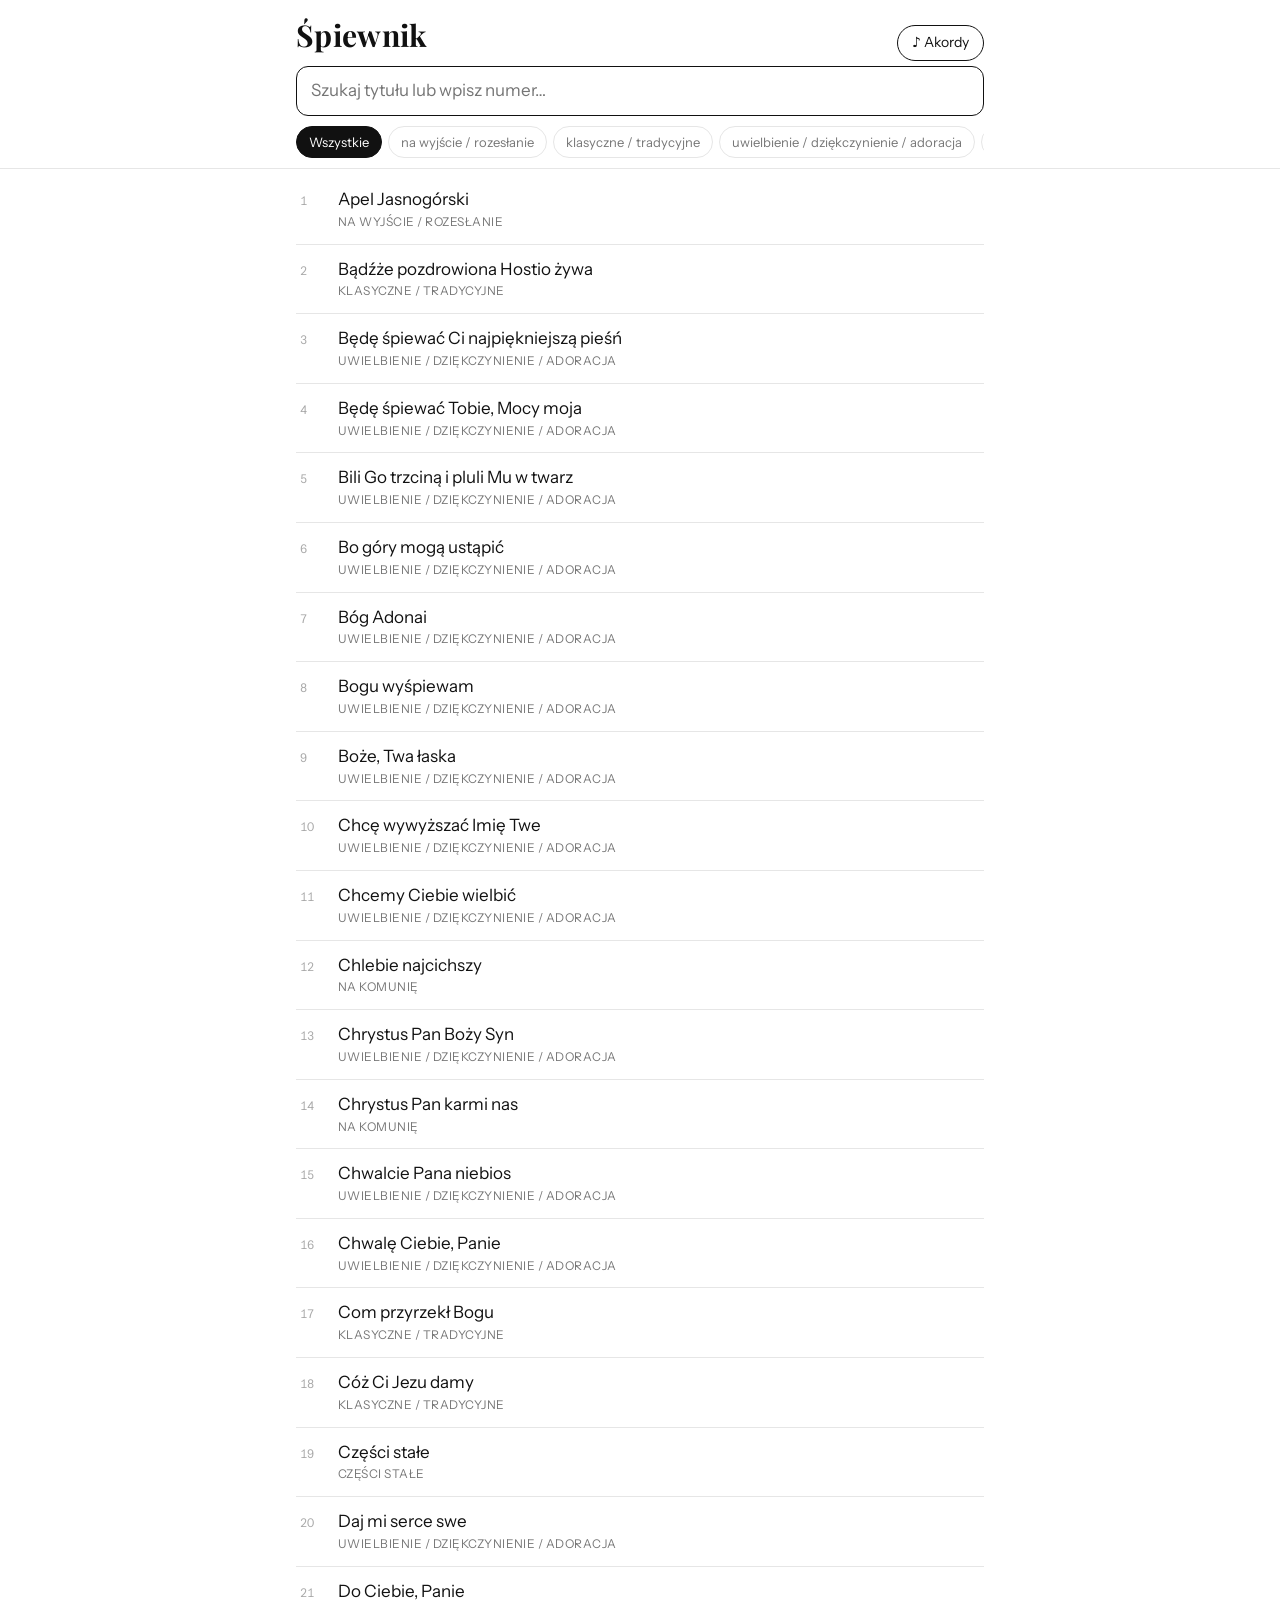
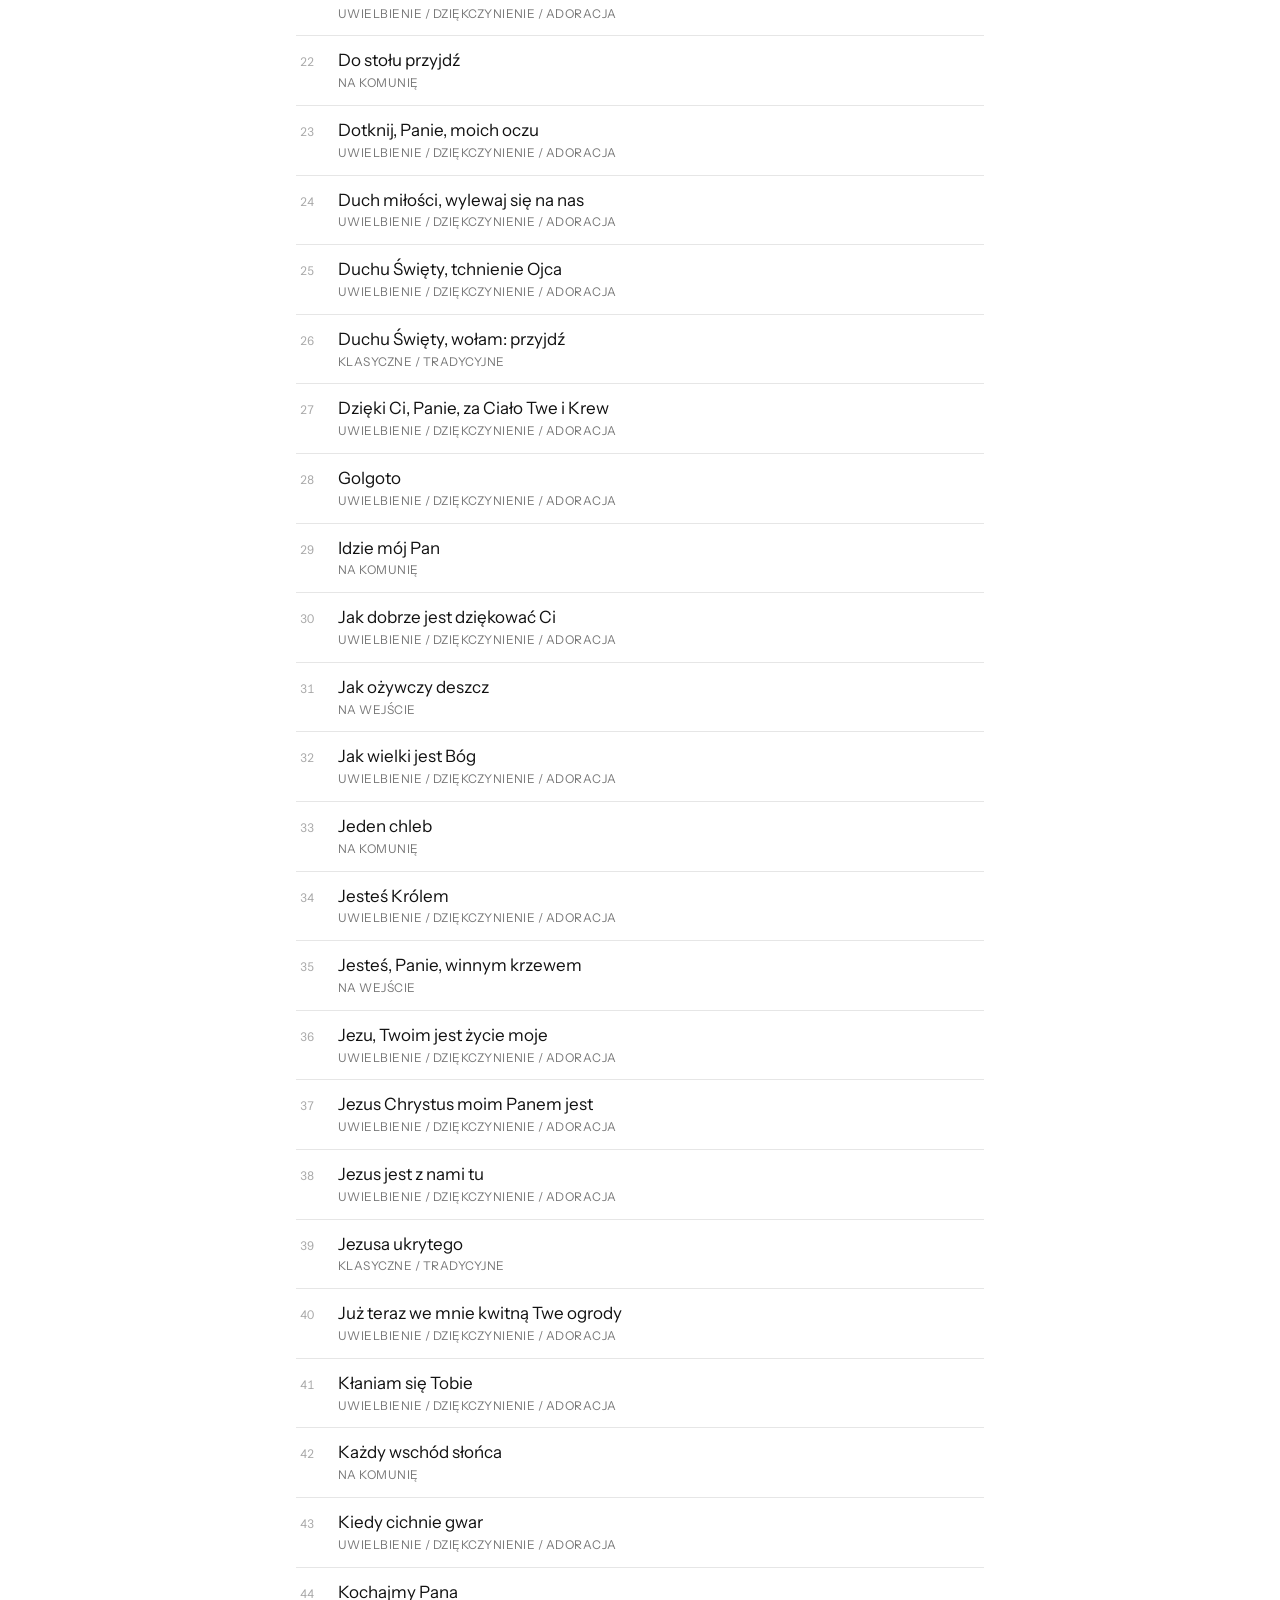
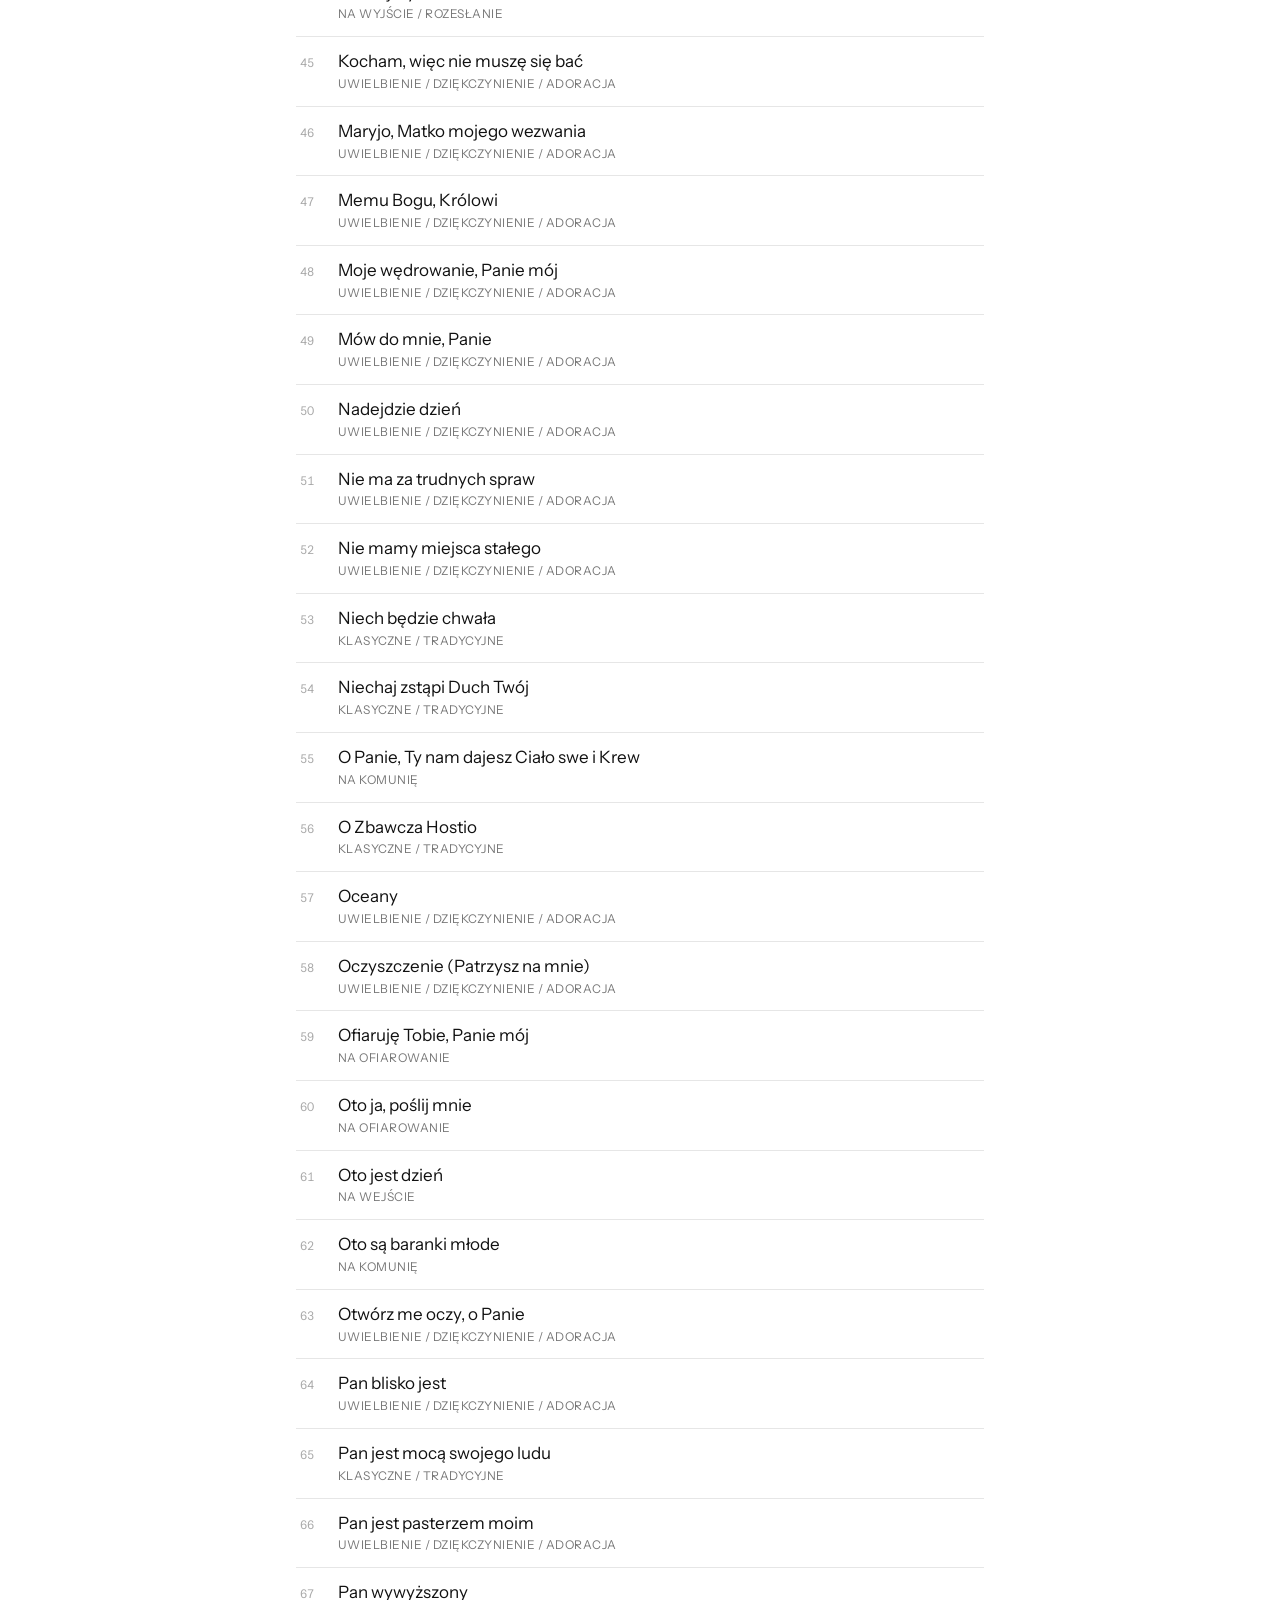
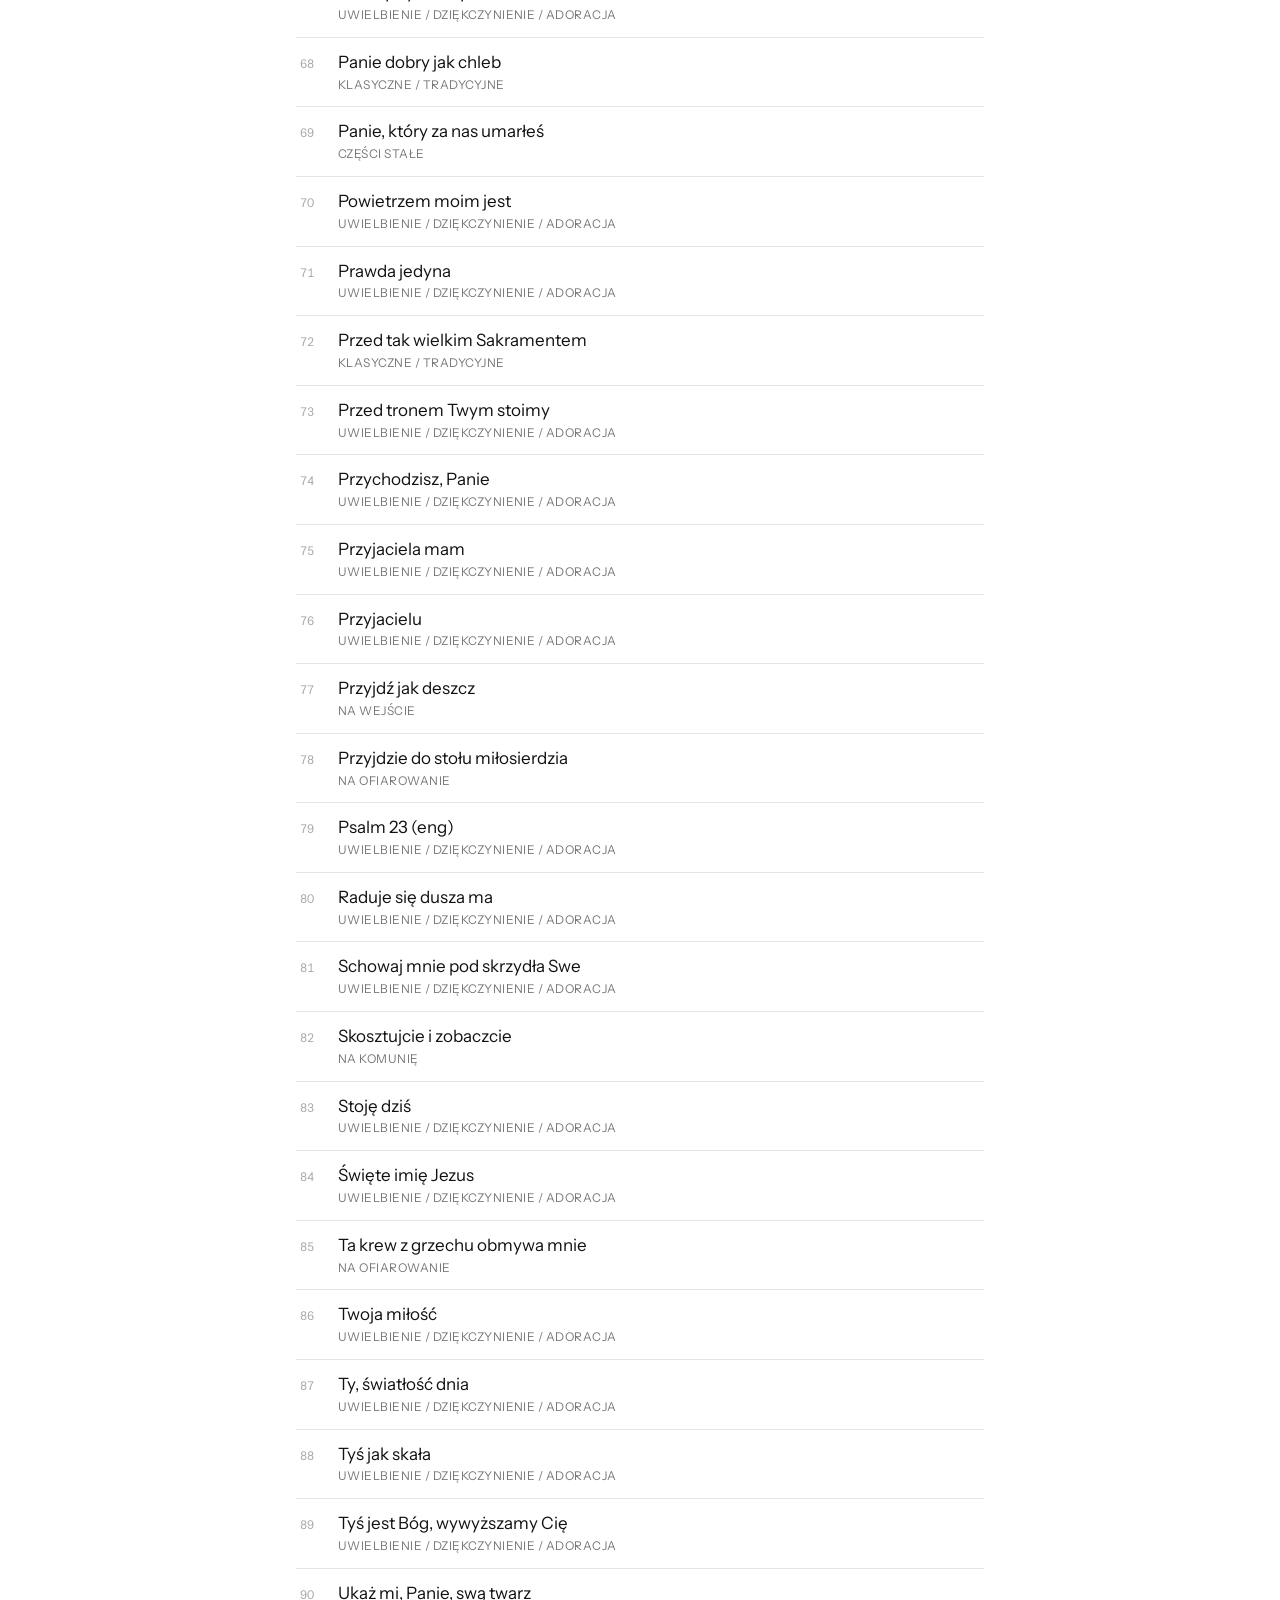
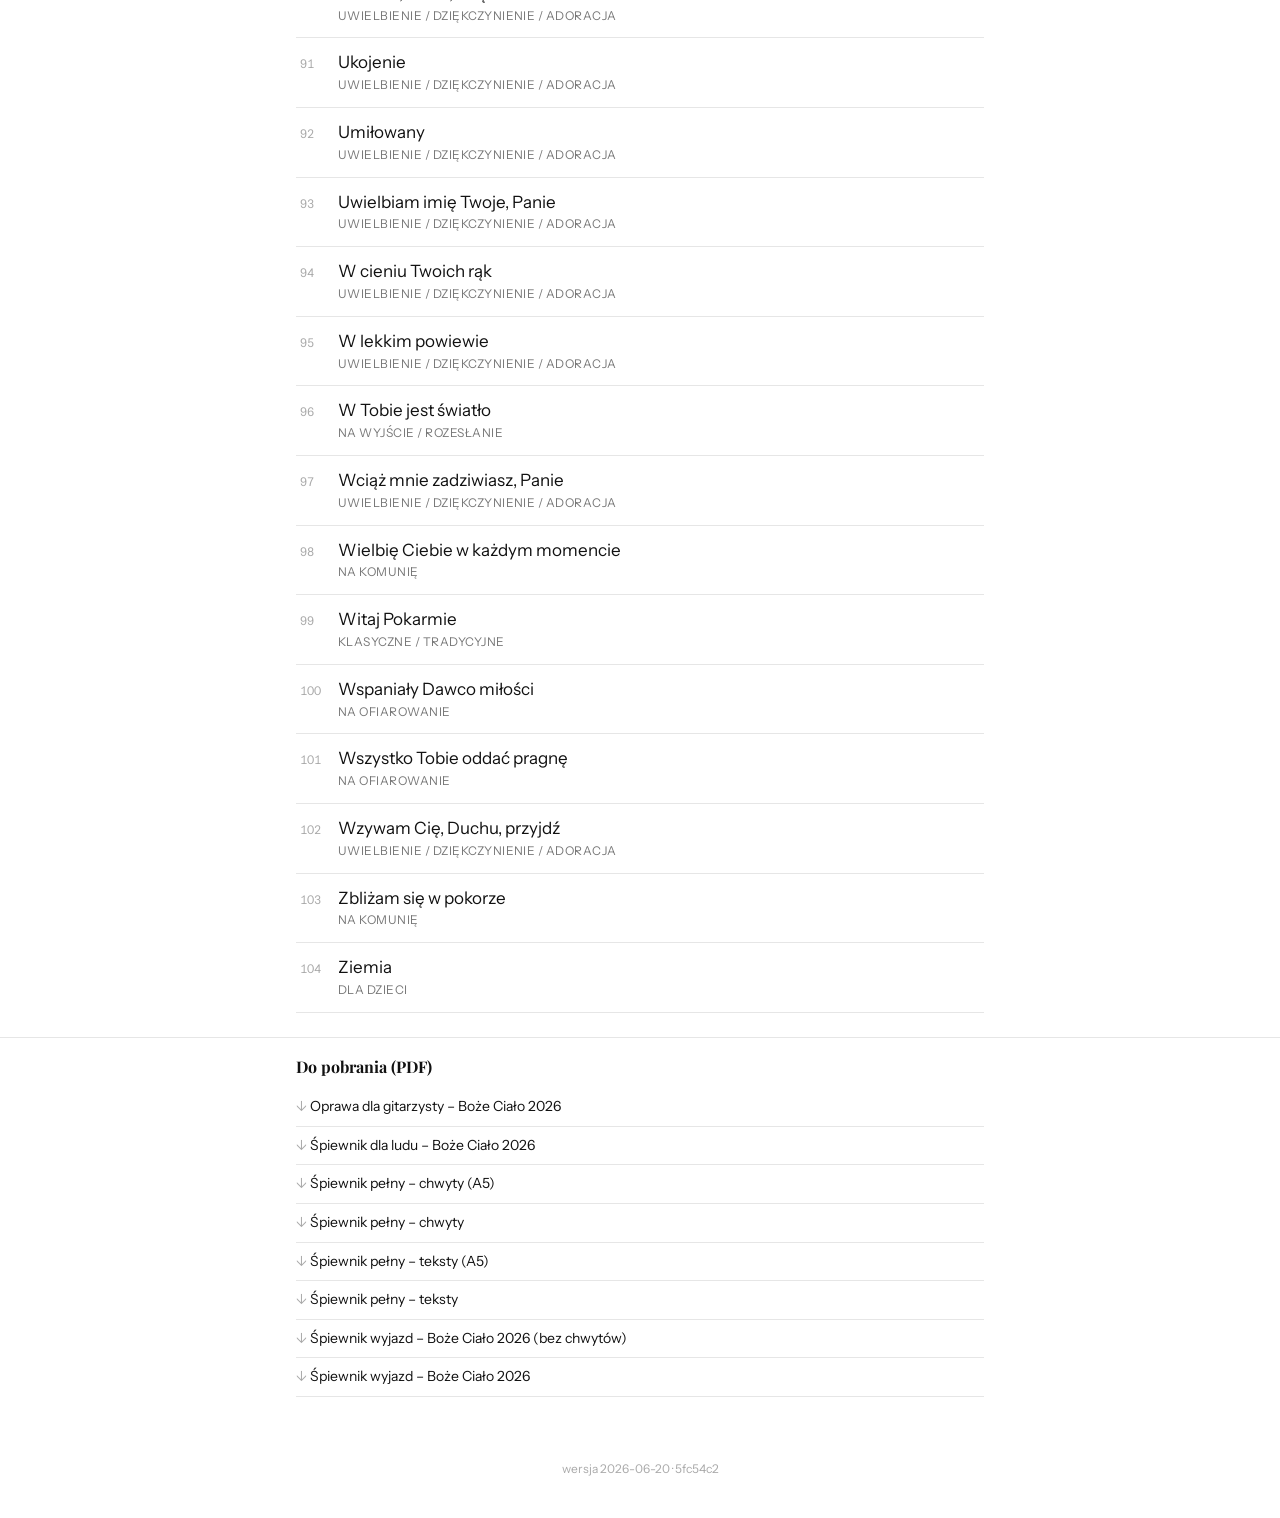
==== commit aafef9f2: "Regeneracja web: docs/ + docs/18-nadia/ (śpiewnik Nadii online) Co-Authored-By: Claude Opus 4.8 (1M " ====
--- a/docs/index.html
+++ b/docs/index.html
@@ -17,7 +17,7 @@
 </div></header>
 <main class="wrap"><div id="list" class="list"></div></main>
 <section class="downloads"><div class="wrap"><h2>Do pobrania (PDF)</h2><a href="pdf/Oprawa dla gitarzysty – Boże Ciało 2026.pdf" download>Oprawa dla gitarzysty – Boże Ciało 2026</a><a href="pdf/Śpiewnik dla ludu – Boże Ciało 2026.pdf" download>Śpiewnik dla ludu – Boże Ciało 2026</a><a href="pdf/Śpiewnik pełny – chwyty (A5).pdf" download>Śpiewnik pełny – chwyty (A5)</a><a href="pdf/Śpiewnik pełny – chwyty.pdf" download>Śpiewnik pełny – chwyty</a><a href="pdf/Śpiewnik pełny – teksty (A5).pdf" download>Śpiewnik pełny – teksty (A5)</a><a href="pdf/Śpiewnik pełny – teksty.pdf" download>Śpiewnik pełny – teksty</a><a href="pdf/Śpiewnik wyjazd – Boże Ciało 2026 (bez chwytów).pdf" download>Śpiewnik wyjazd – Boże Ciało 2026 (bez chwytów)</a><a href="pdf/Śpiewnik wyjazd – Boże Ciało 2026.pdf" download>Śpiewnik wyjazd – Boże Ciało 2026</a></div></section>
-<footer class="sitever"><div class="wrap">wersja 2026-06-10 · afd8346</div></footer>
+<footer class="sitever"><div class="wrap">wersja 2026-06-20 · 5fc54c2</div></footer>
 <div id="songview" class="songview" hidden>
   <div class="songbar">
     <button id="back" class="iconbtn" aria-label="Wróć do listy">‹ Lista</button>
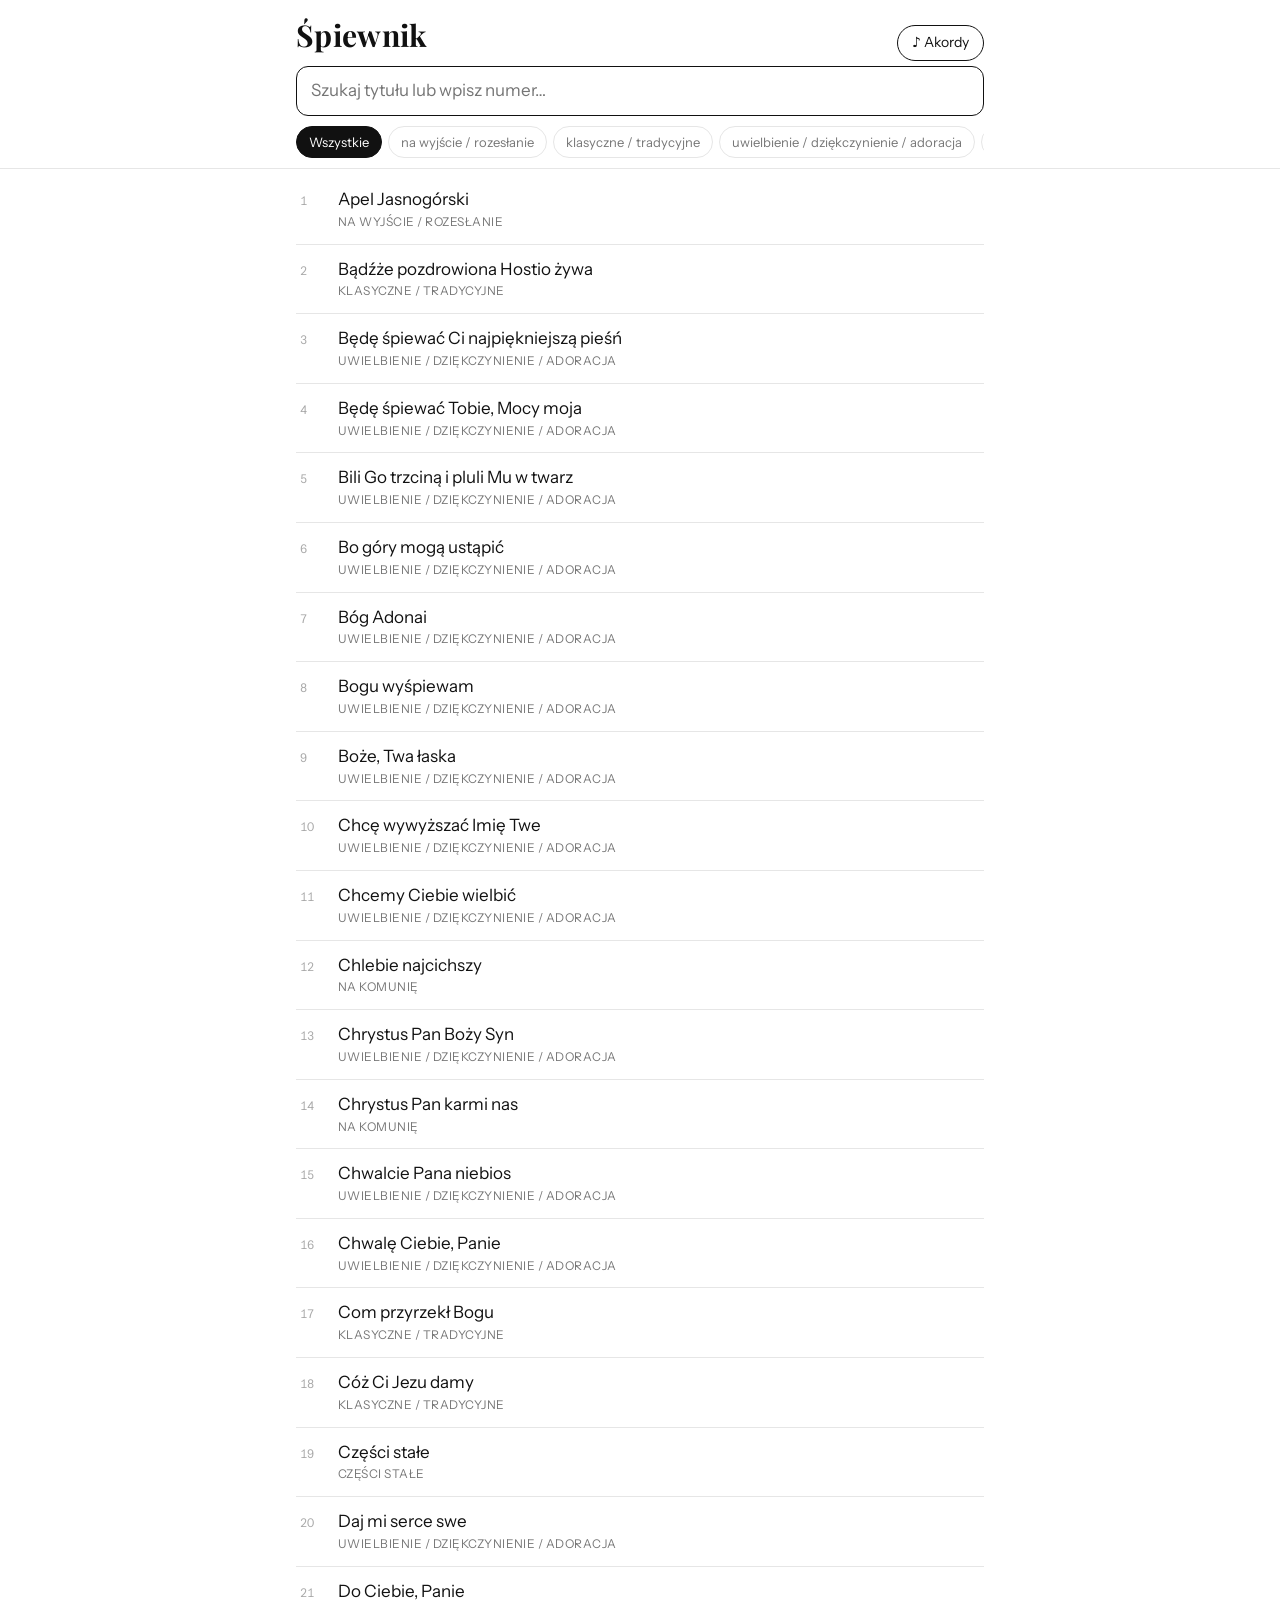
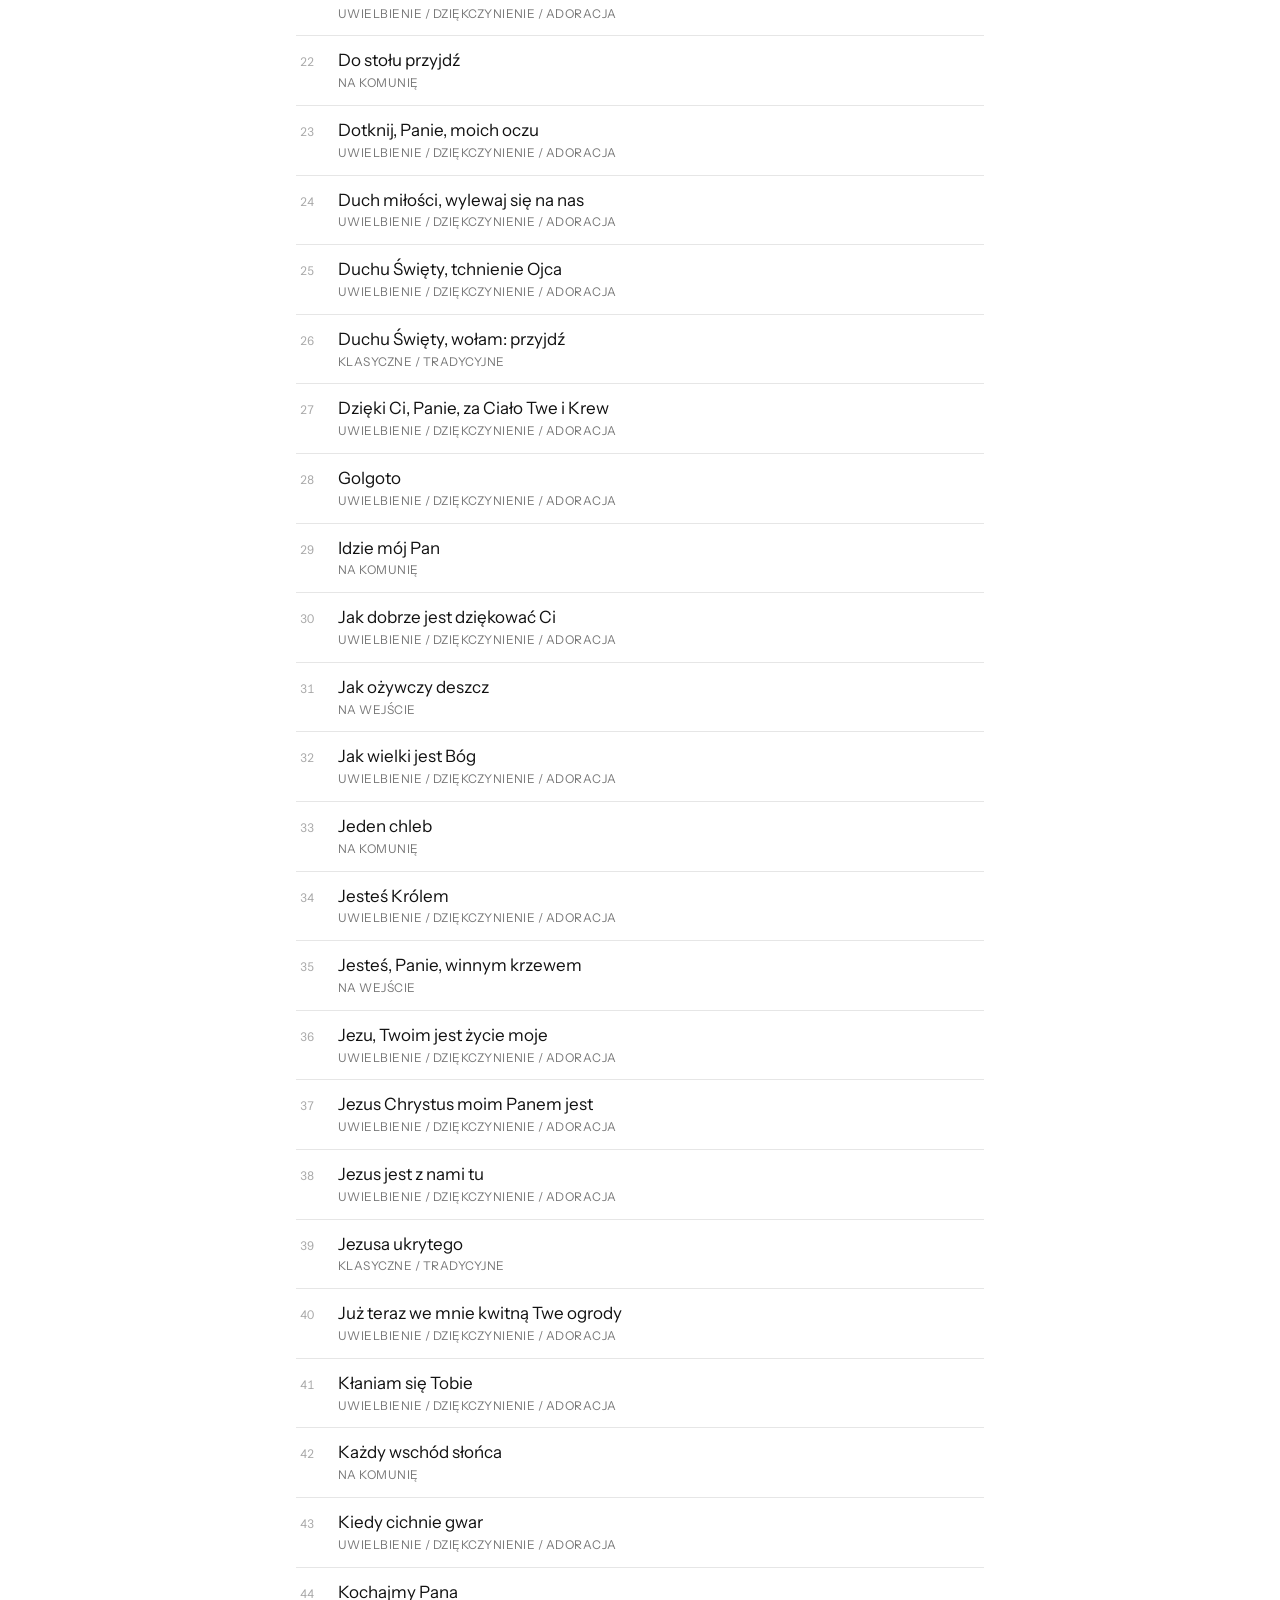
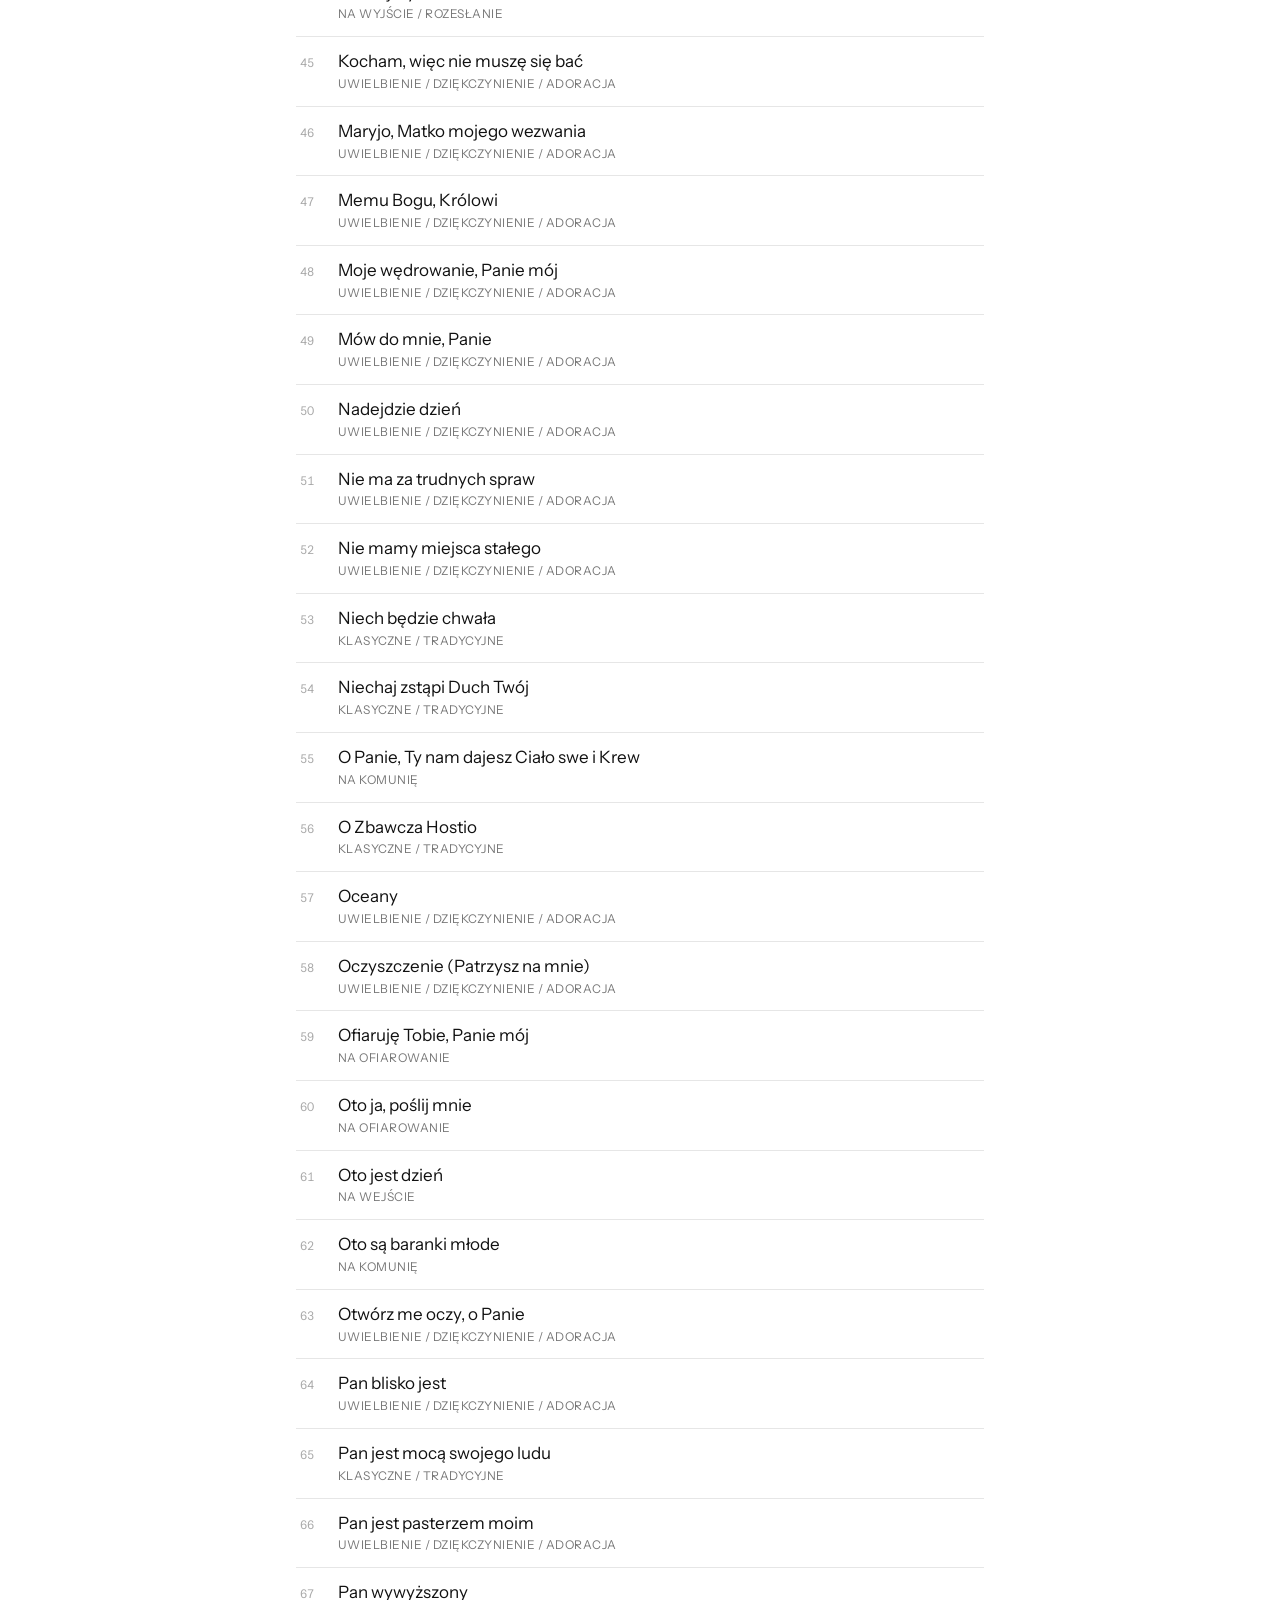
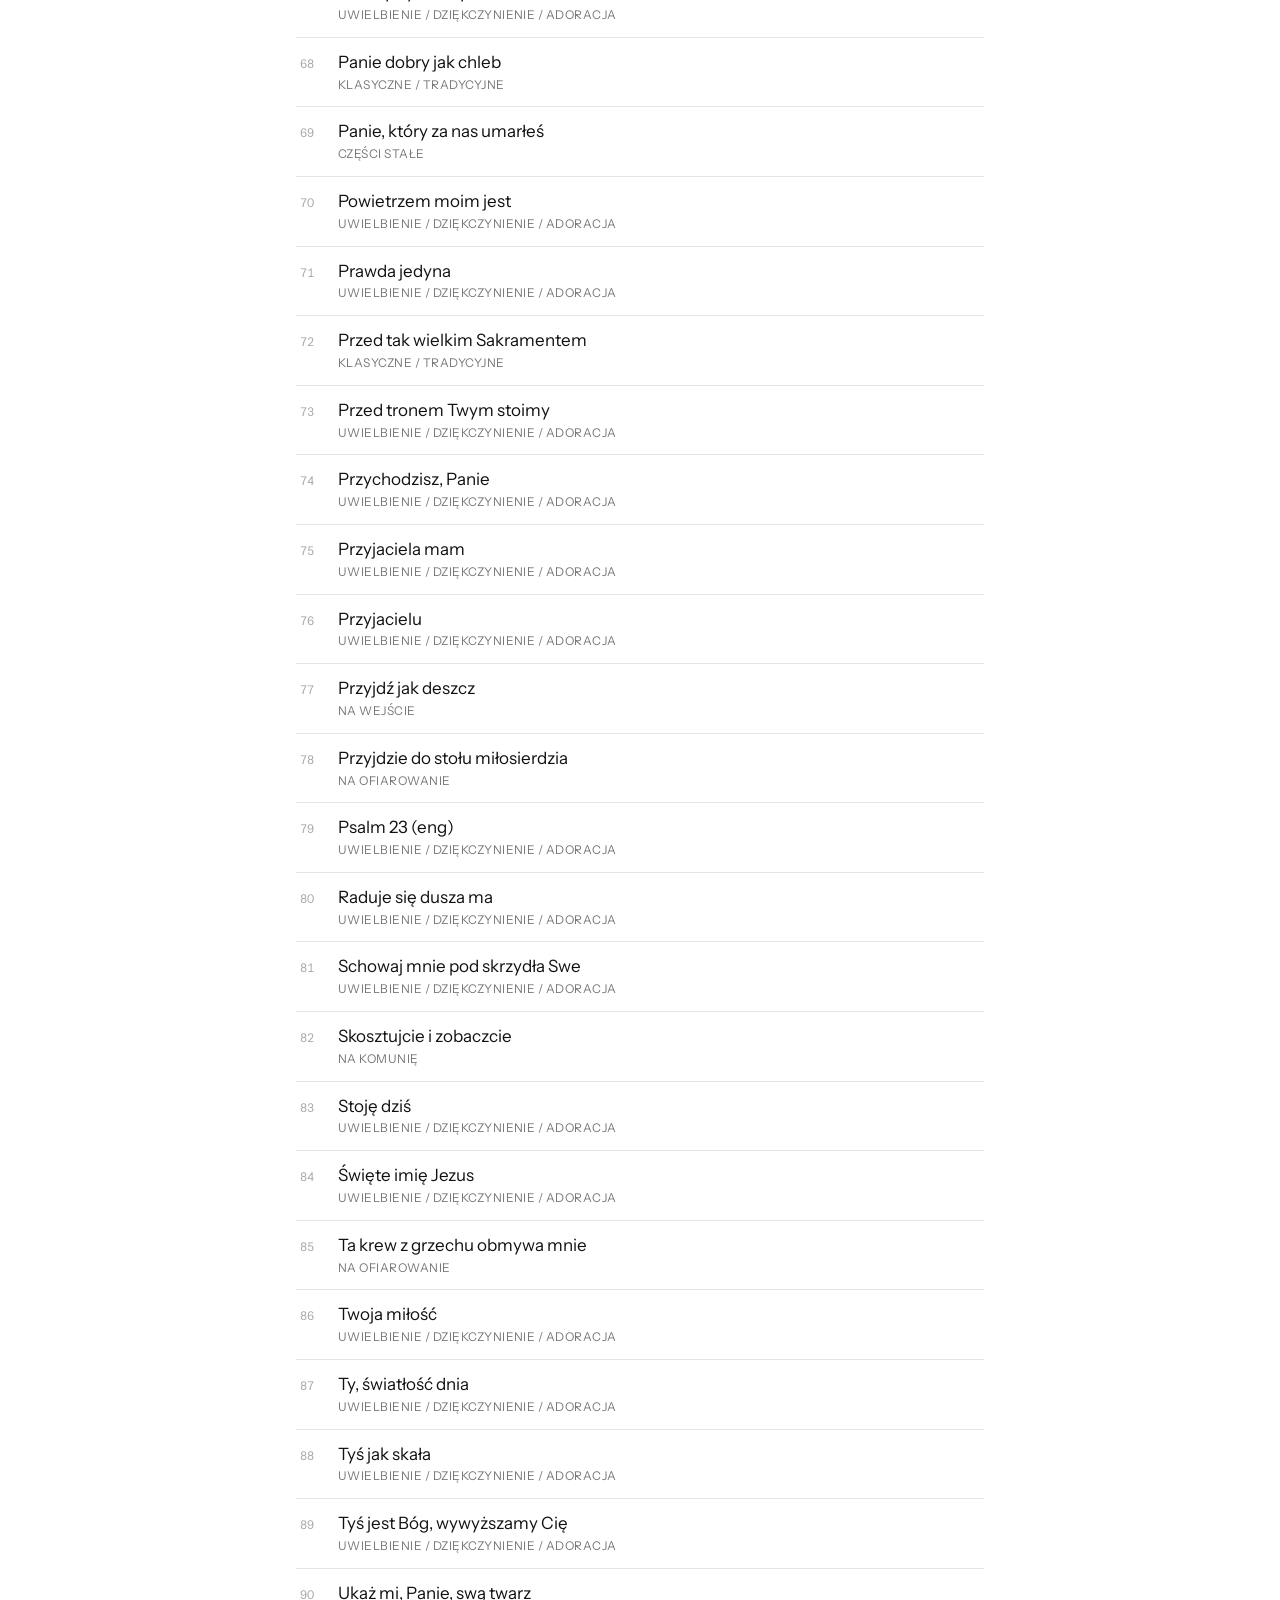
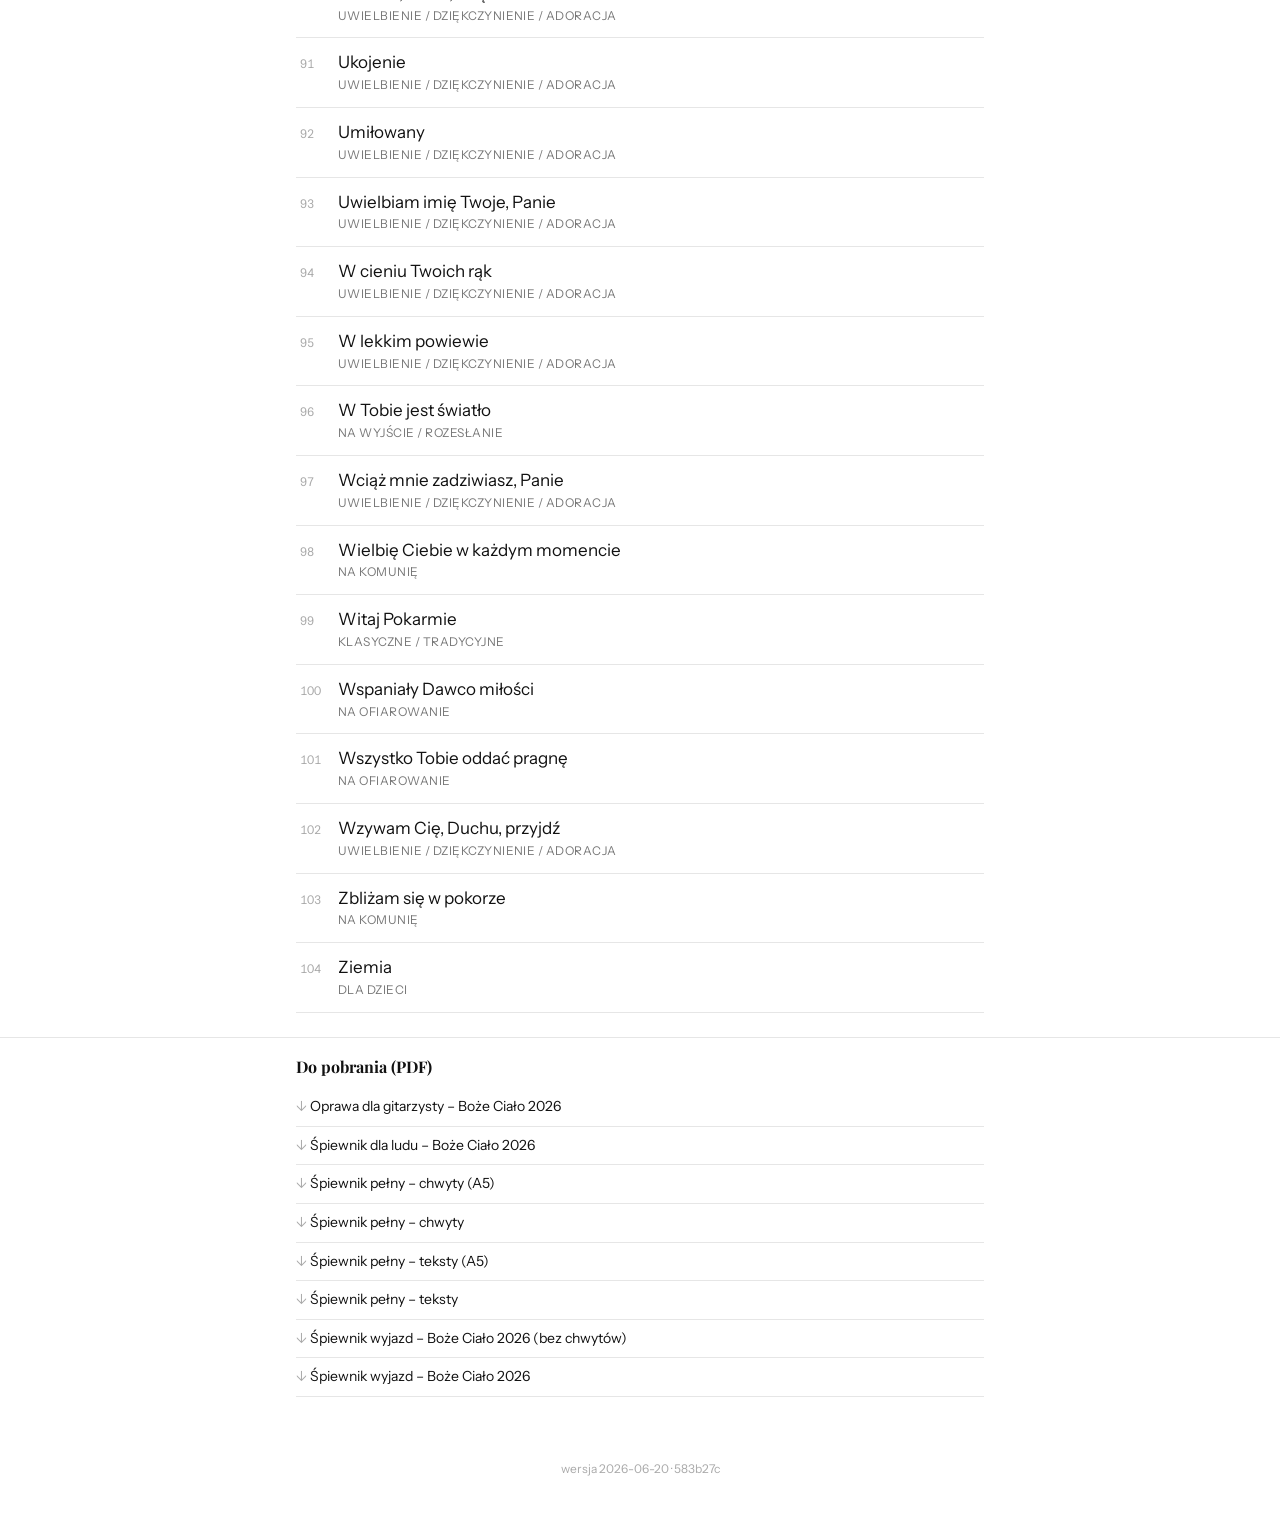
==== commit db3d2cbe: "Regen" ====
--- a/docs/index.html
+++ b/docs/index.html
@@ -17,7 +17,7 @@
 </div></header>
 <main class="wrap"><div id="list" class="list"></div></main>
 <section class="downloads"><div class="wrap"><h2>Do pobrania (PDF)</h2><a href="pdf/Oprawa dla gitarzysty – Boże Ciało 2026.pdf" download>Oprawa dla gitarzysty – Boże Ciało 2026</a><a href="pdf/Śpiewnik dla ludu – Boże Ciało 2026.pdf" download>Śpiewnik dla ludu – Boże Ciało 2026</a><a href="pdf/Śpiewnik pełny – chwyty (A5).pdf" download>Śpiewnik pełny – chwyty (A5)</a><a href="pdf/Śpiewnik pełny – chwyty.pdf" download>Śpiewnik pełny – chwyty</a><a href="pdf/Śpiewnik pełny – teksty (A5).pdf" download>Śpiewnik pełny – teksty (A5)</a><a href="pdf/Śpiewnik pełny – teksty.pdf" download>Śpiewnik pełny – teksty</a><a href="pdf/Śpiewnik wyjazd – Boże Ciało 2026 (bez chwytów).pdf" download>Śpiewnik wyjazd – Boże Ciało 2026 (bez chwytów)</a><a href="pdf/Śpiewnik wyjazd – Boże Ciało 2026.pdf" download>Śpiewnik wyjazd – Boże Ciało 2026</a></div></section>
-<footer class="sitever"><div class="wrap">wersja 2026-06-20 · 5fc54c2</div></footer>
+<footer class="sitever"><div class="wrap">wersja 2026-06-20 · 583b27c</div></footer>
 <div id="songview" class="songview" hidden>
   <div class="songbar">
     <button id="back" class="iconbtn" aria-label="Wróć do listy">‹ Lista</button>
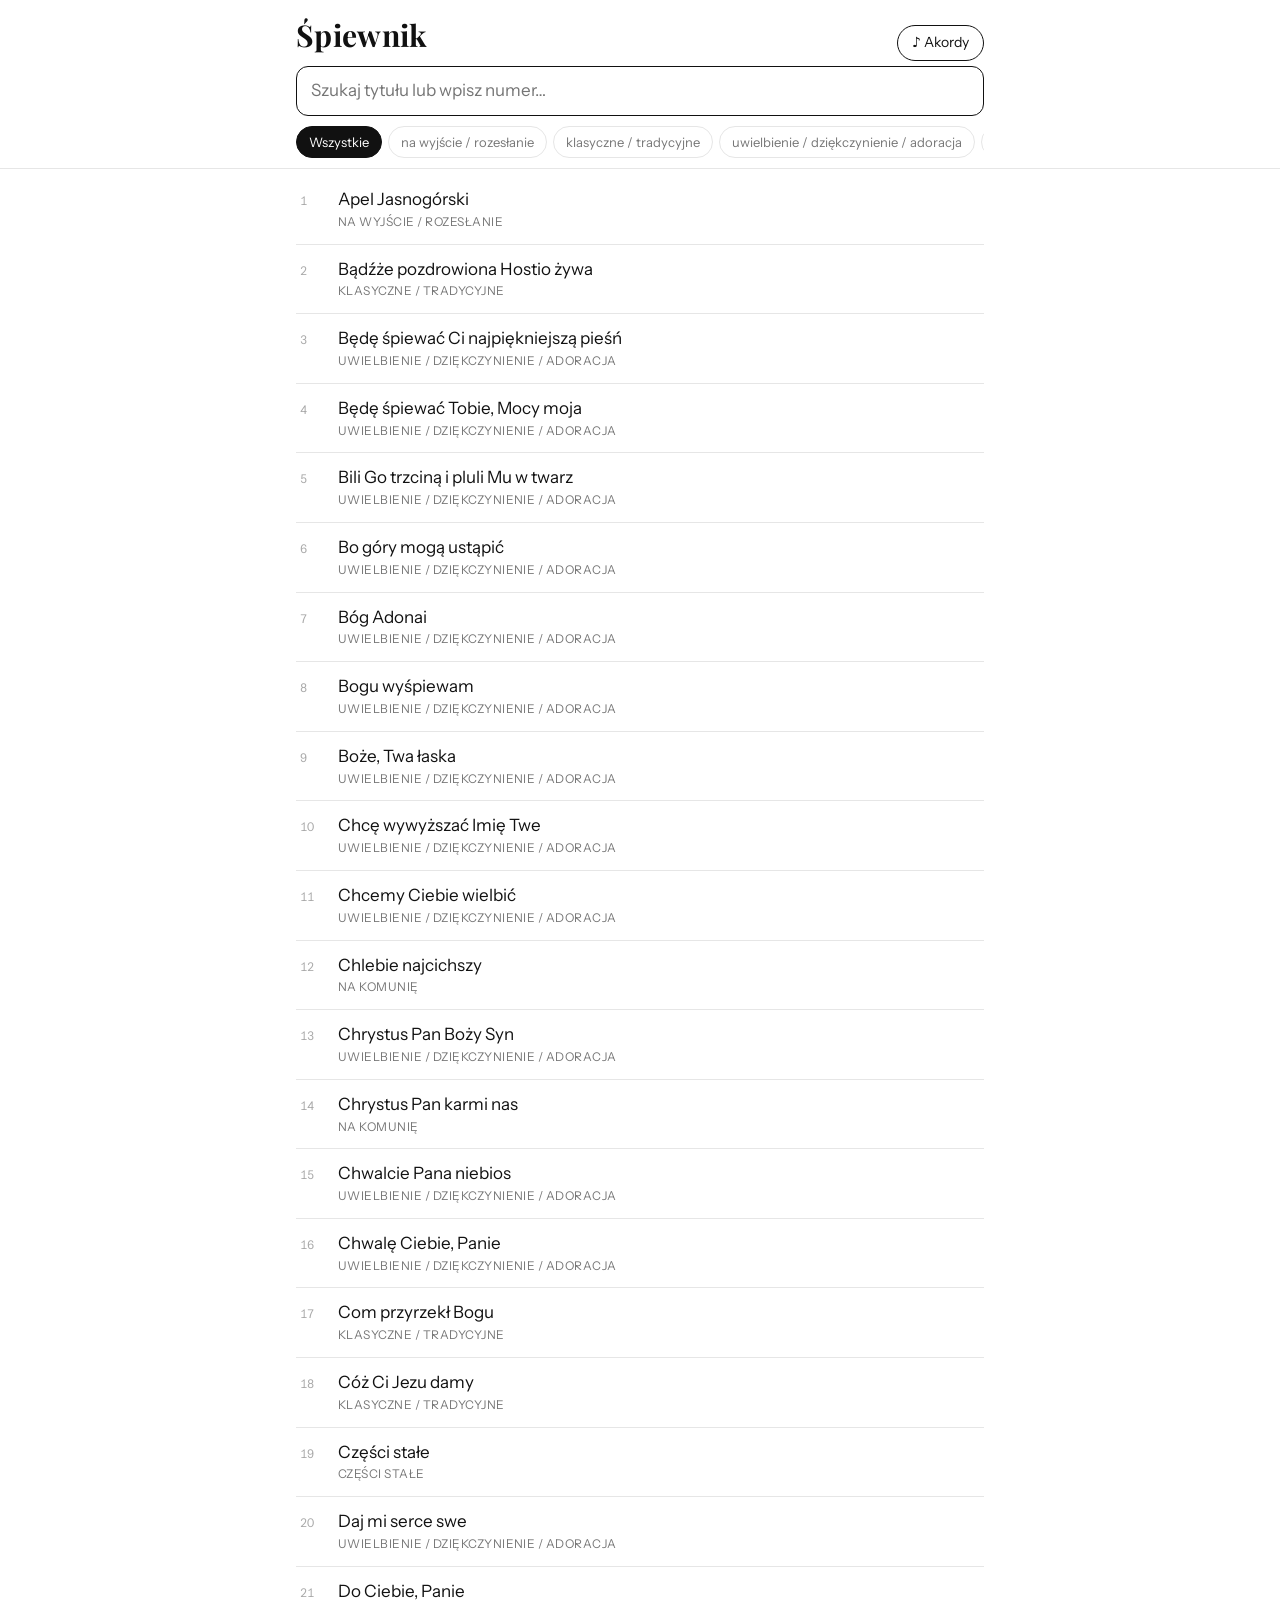
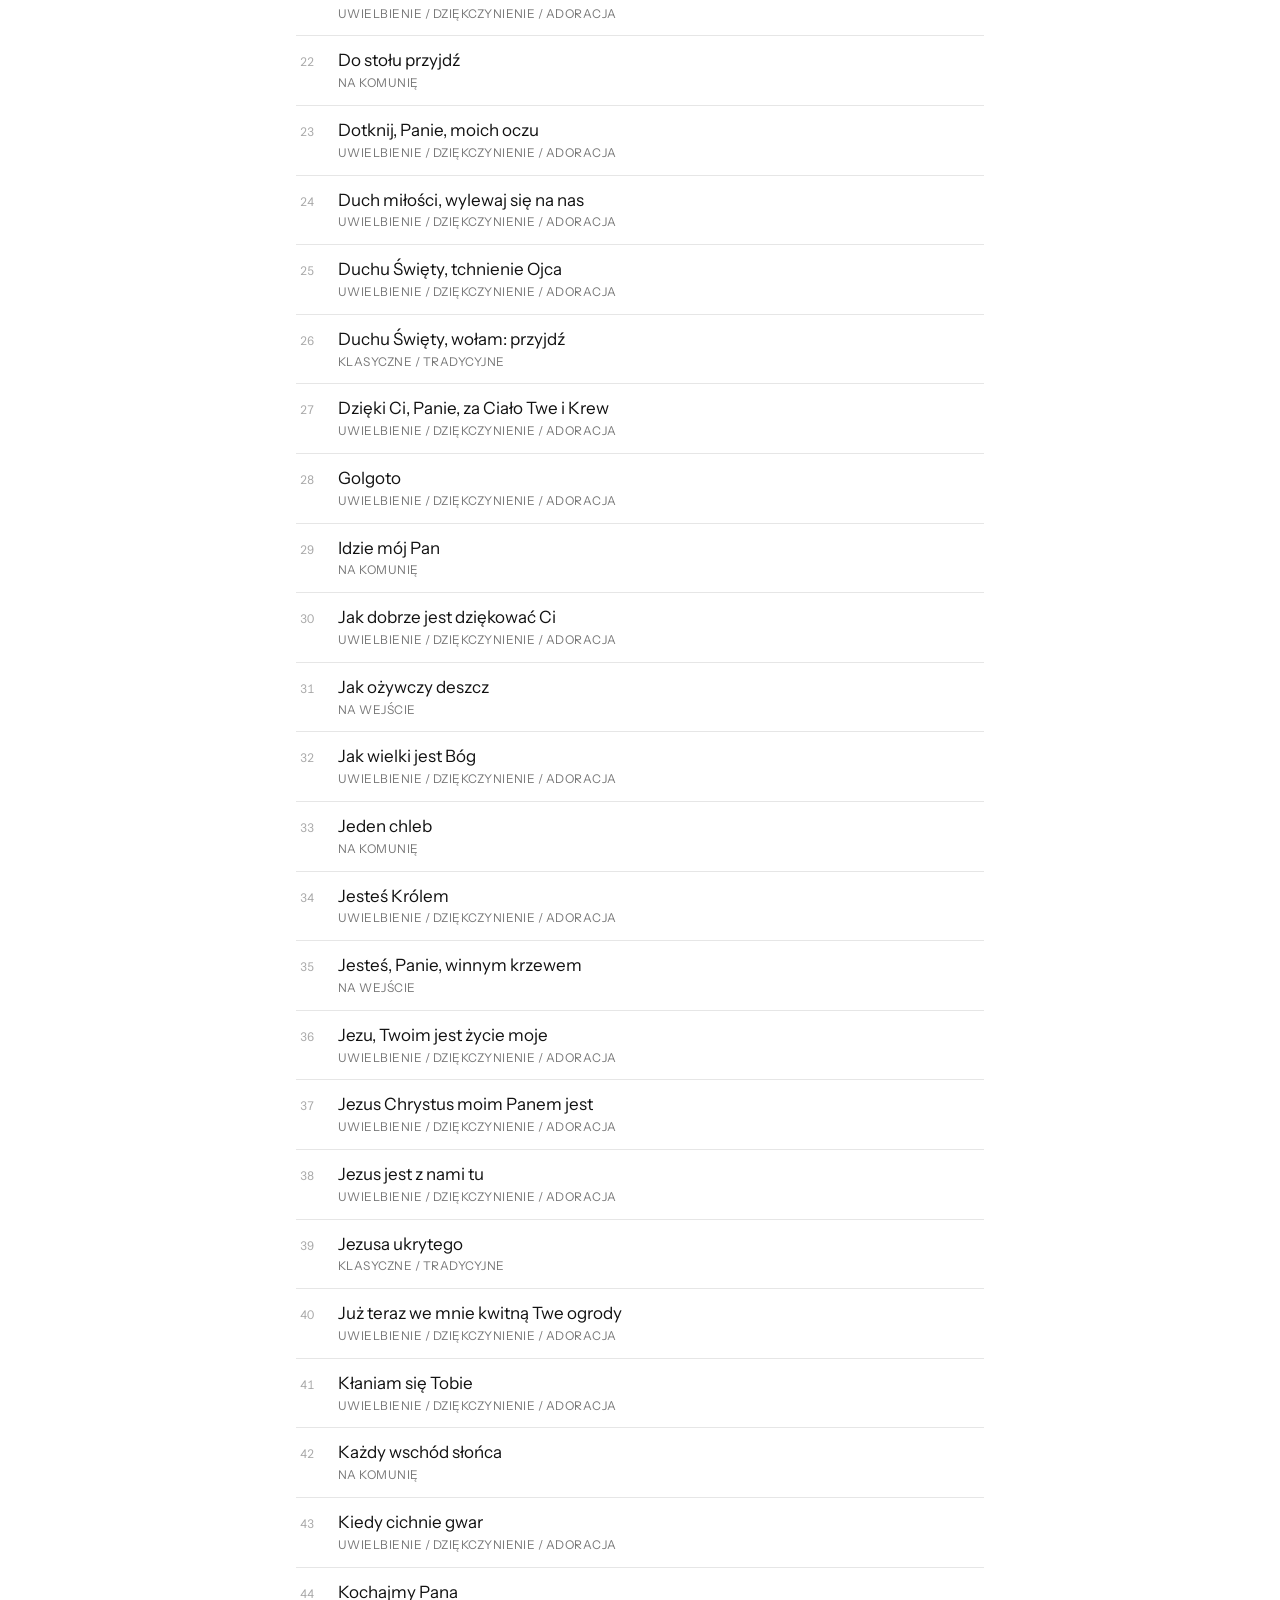
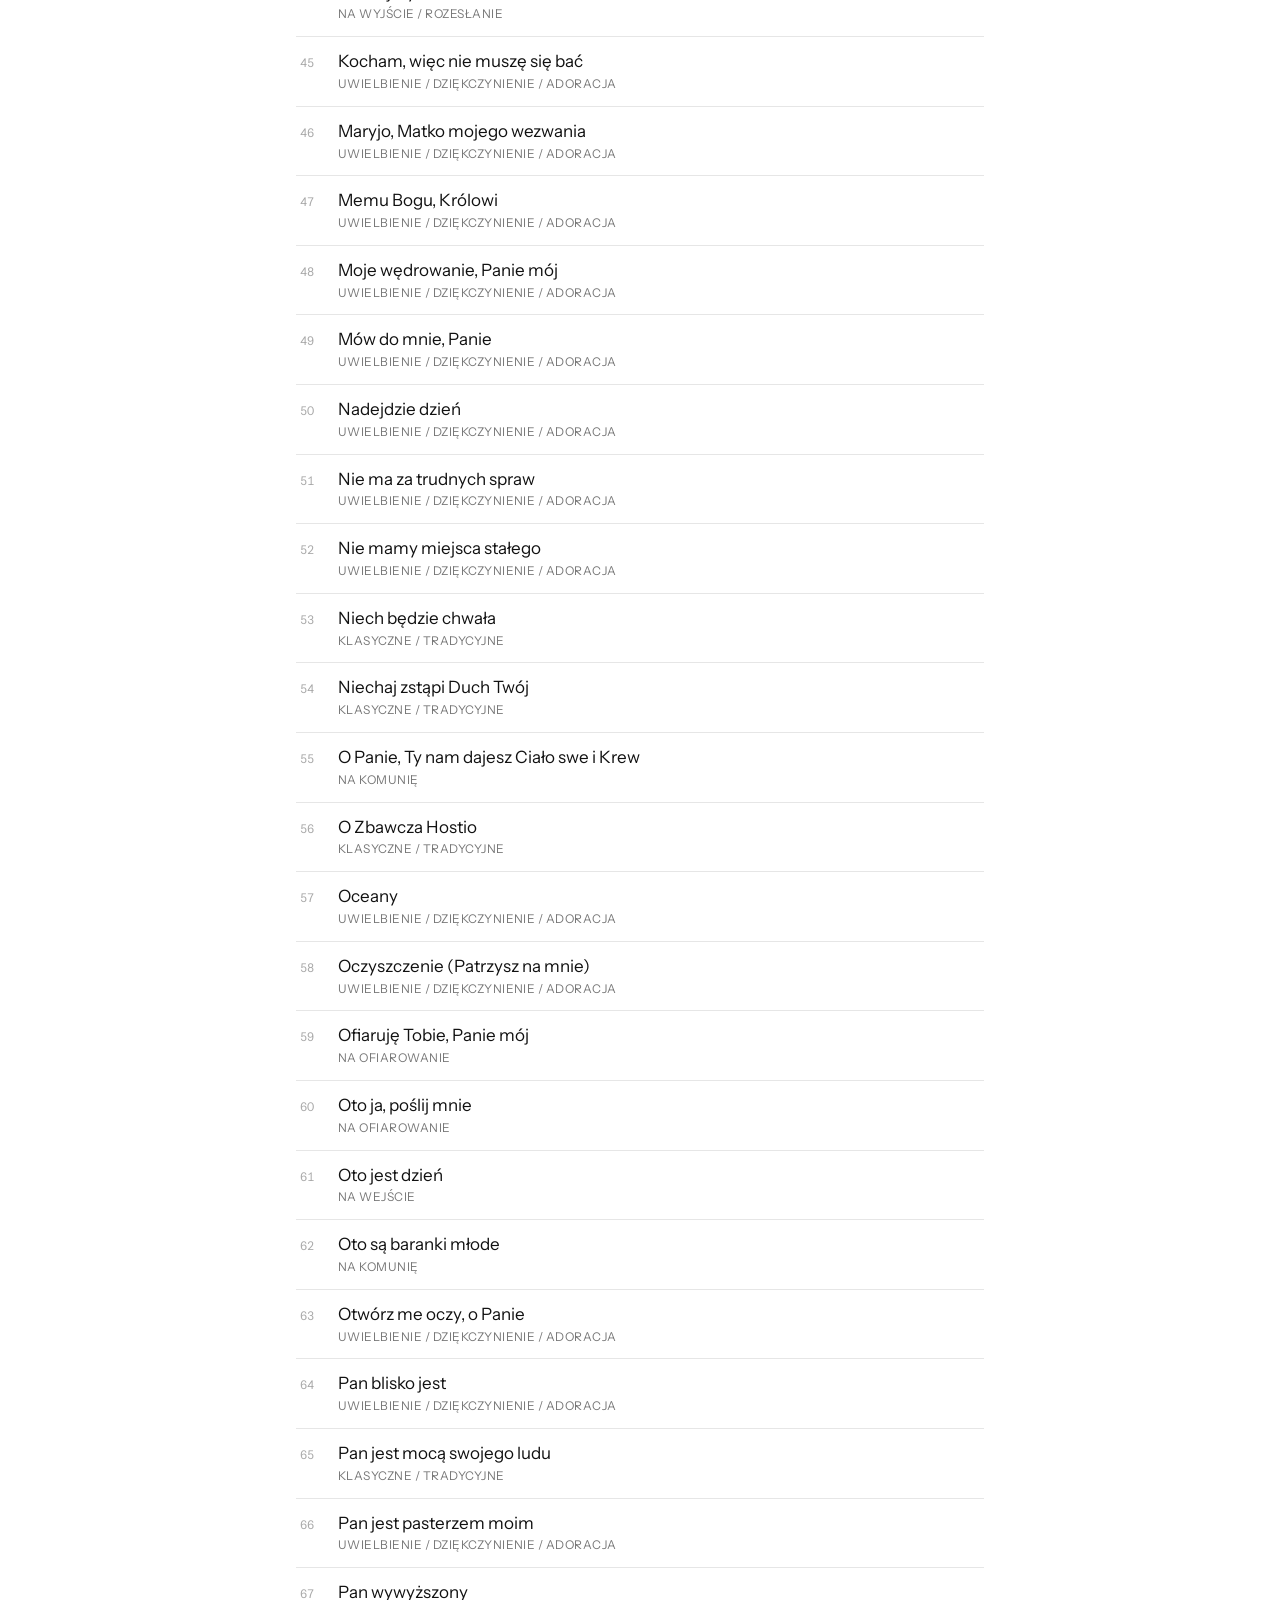
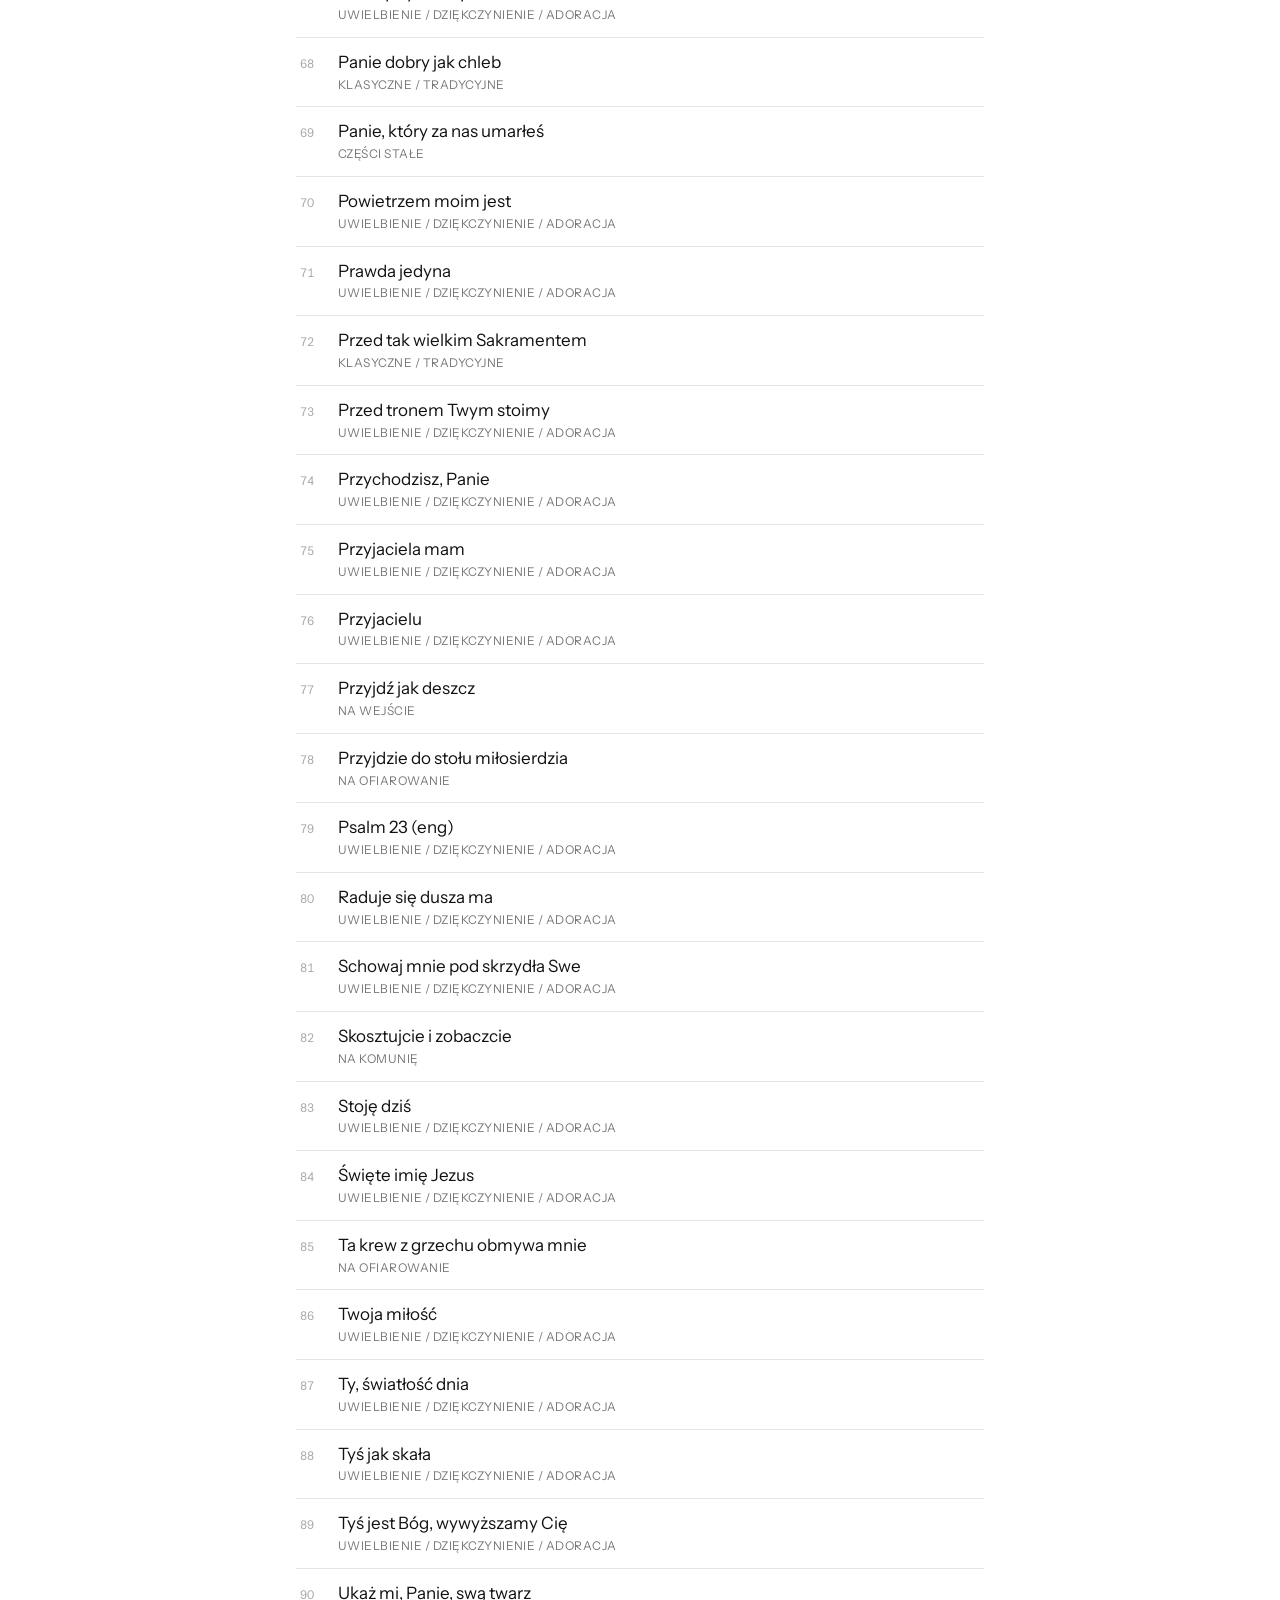
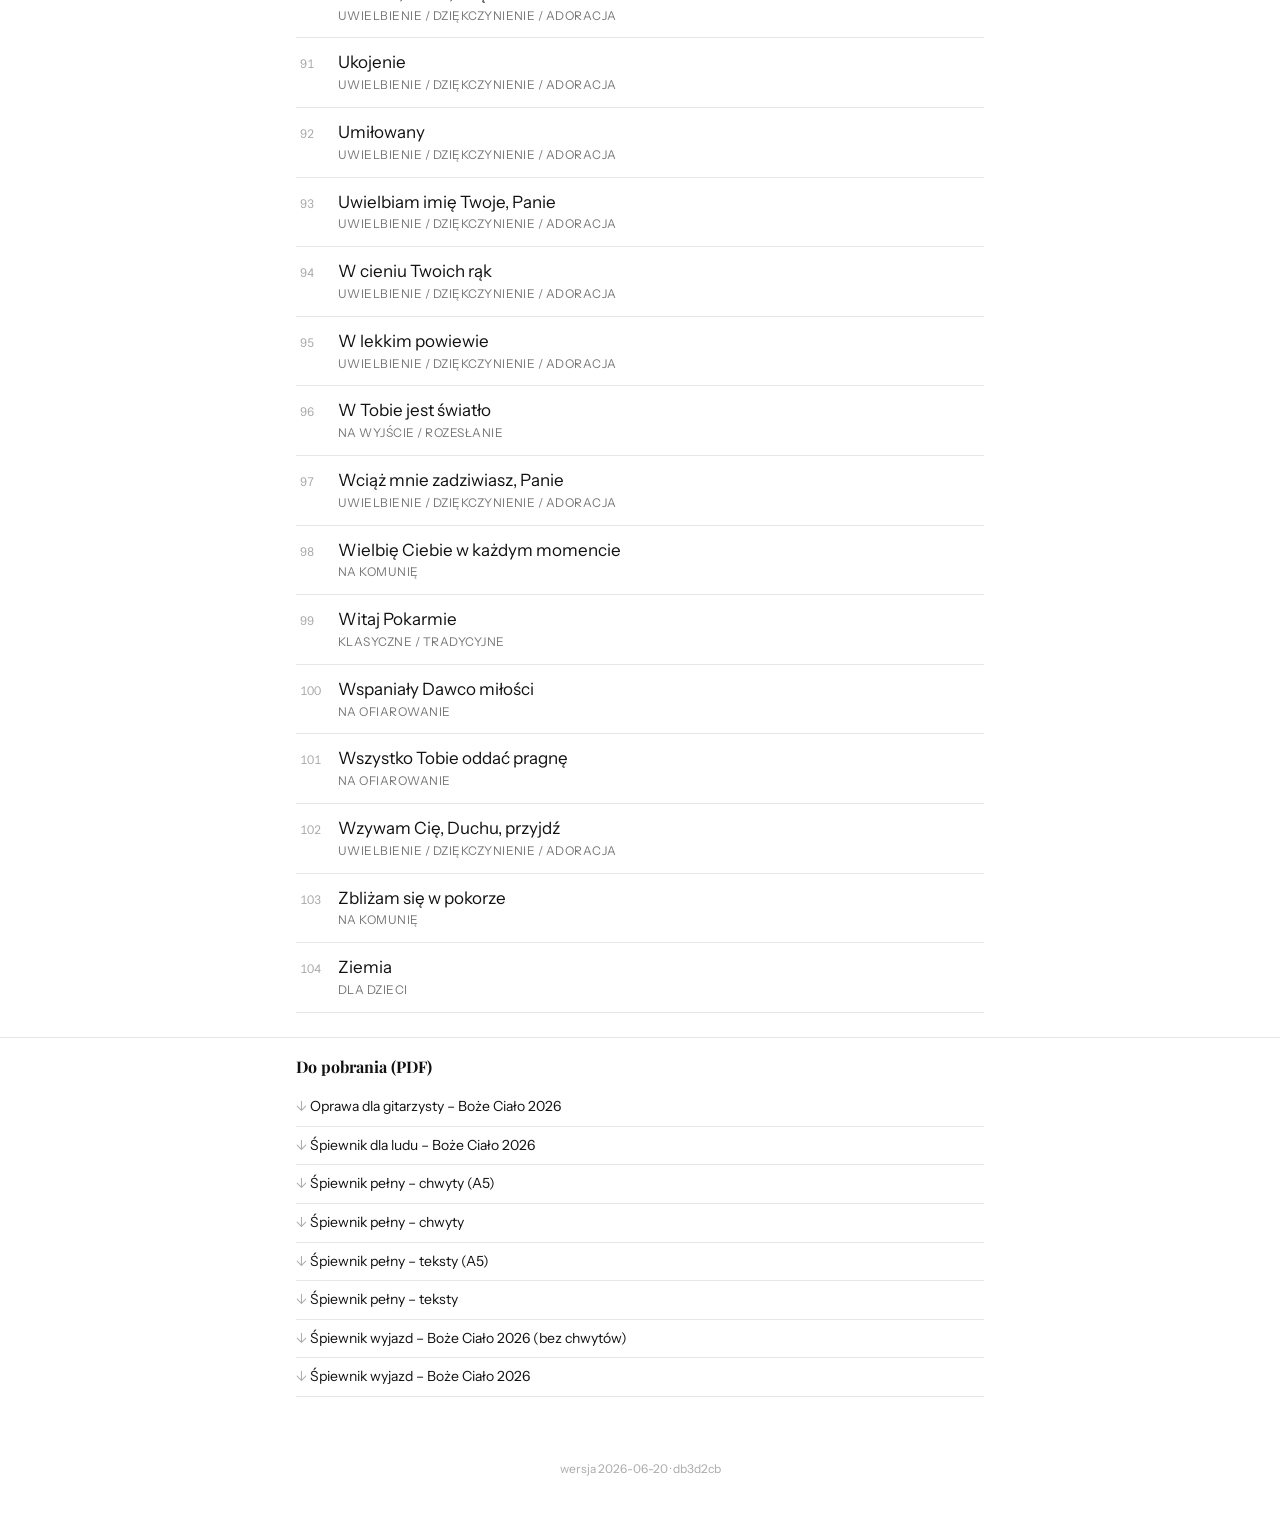
==== commit 6ad670aa: "web" ====
--- a/docs/index.html
+++ b/docs/index.html
@@ -17,7 +17,7 @@
 </div></header>
 <main class="wrap"><div id="list" class="list"></div></main>
 <section class="downloads"><div class="wrap"><h2>Do pobrania (PDF)</h2><a href="pdf/Oprawa dla gitarzysty – Boże Ciało 2026.pdf" download>Oprawa dla gitarzysty – Boże Ciało 2026</a><a href="pdf/Śpiewnik dla ludu – Boże Ciało 2026.pdf" download>Śpiewnik dla ludu – Boże Ciało 2026</a><a href="pdf/Śpiewnik pełny – chwyty (A5).pdf" download>Śpiewnik pełny – chwyty (A5)</a><a href="pdf/Śpiewnik pełny – chwyty.pdf" download>Śpiewnik pełny – chwyty</a><a href="pdf/Śpiewnik pełny – teksty (A5).pdf" download>Śpiewnik pełny – teksty (A5)</a><a href="pdf/Śpiewnik pełny – teksty.pdf" download>Śpiewnik pełny – teksty</a><a href="pdf/Śpiewnik wyjazd – Boże Ciało 2026 (bez chwytów).pdf" download>Śpiewnik wyjazd – Boże Ciało 2026 (bez chwytów)</a><a href="pdf/Śpiewnik wyjazd – Boże Ciało 2026.pdf" download>Śpiewnik wyjazd – Boże Ciało 2026</a></div></section>
-<footer class="sitever"><div class="wrap">wersja 2026-06-20 · 583b27c</div></footer>
+<footer class="sitever"><div class="wrap">wersja 2026-06-20 · db3d2cb</div></footer>
 <div id="songview" class="songview" hidden>
   <div class="songbar">
     <button id="back" class="iconbtn" aria-label="Wróć do listy">‹ Lista</button>
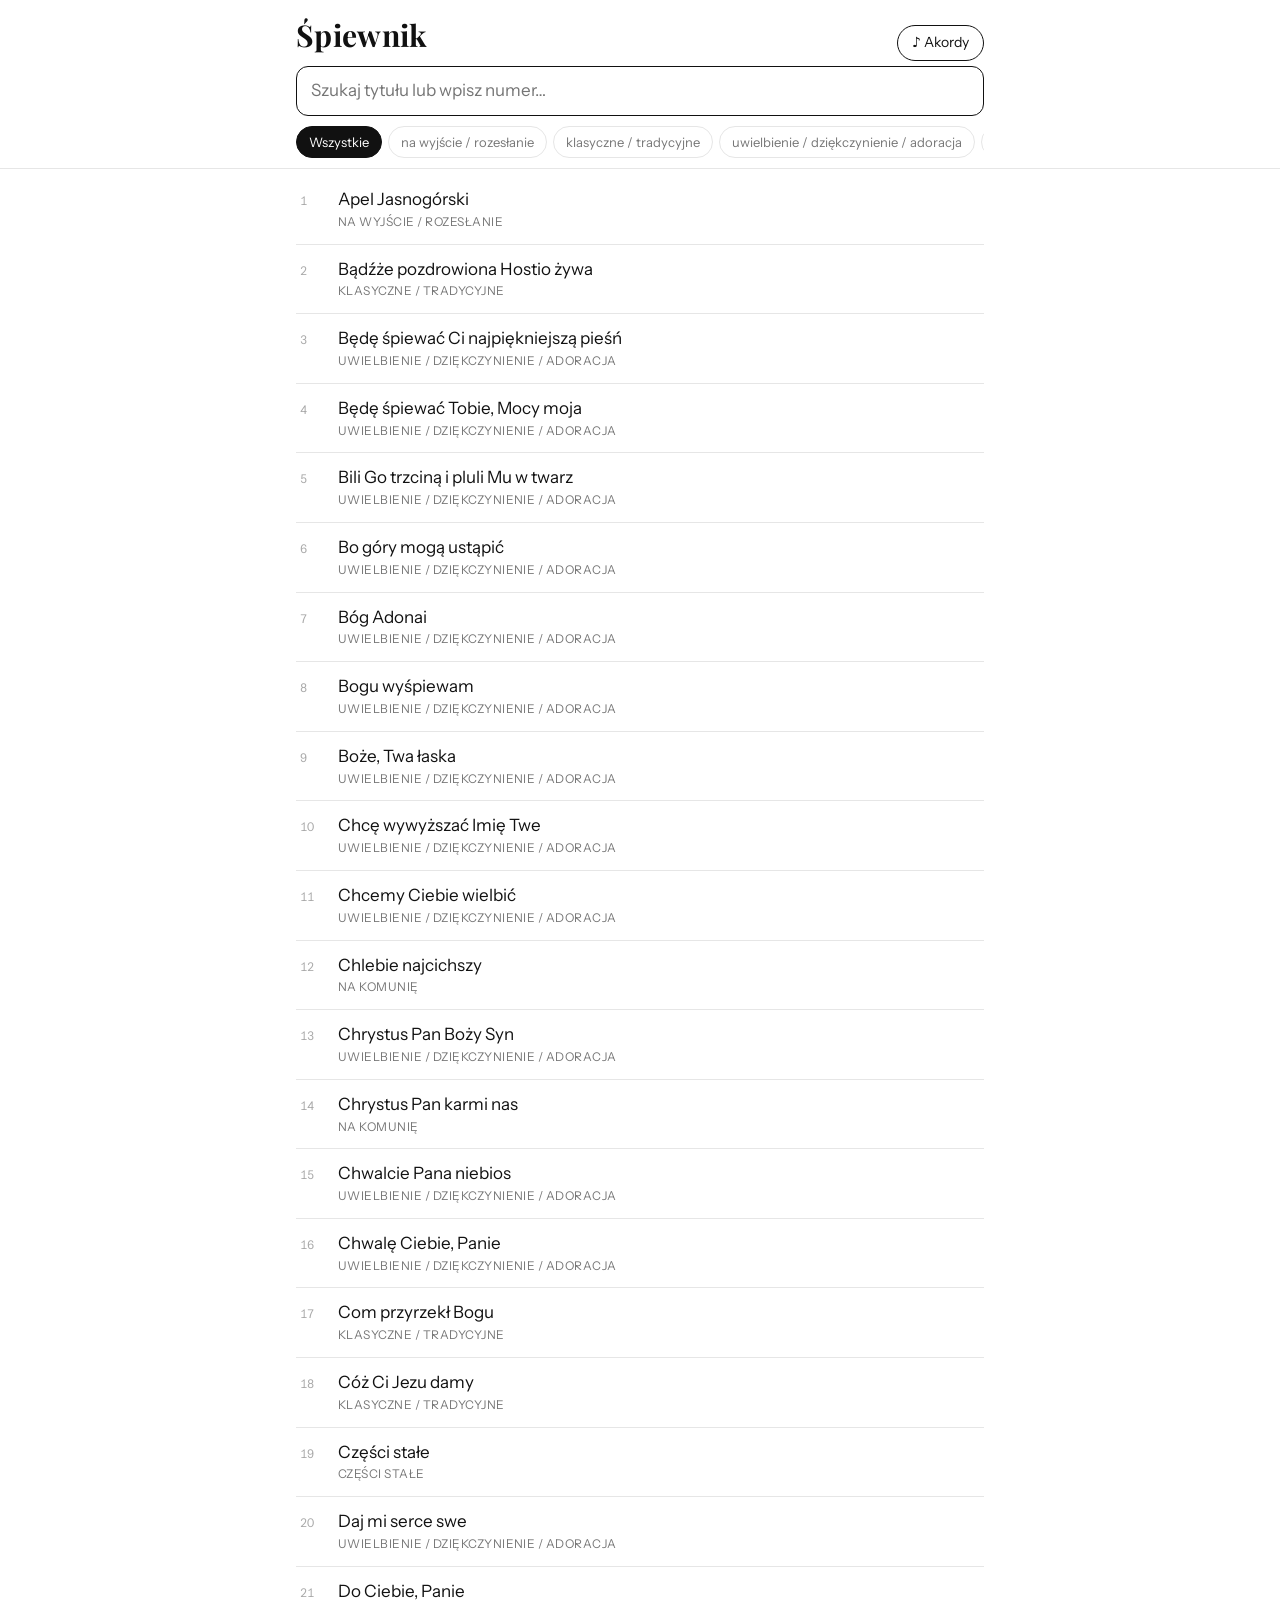
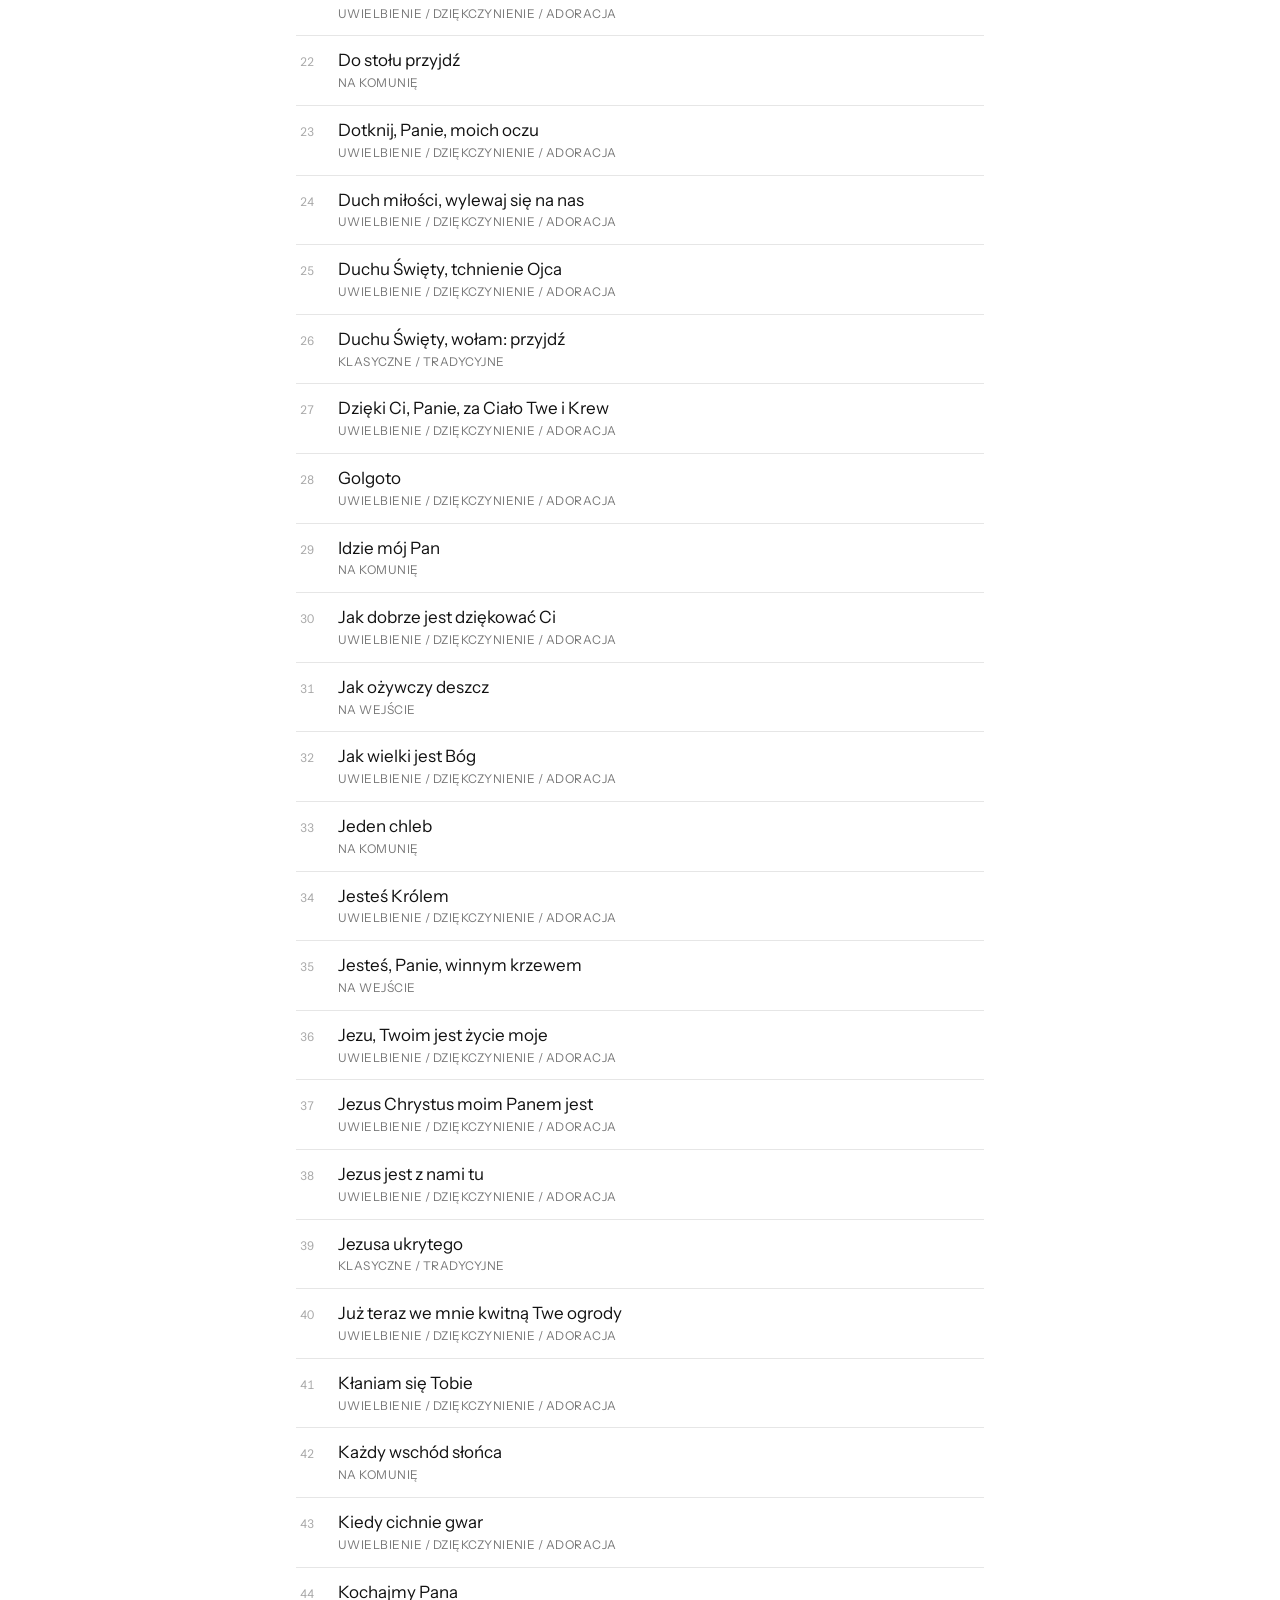
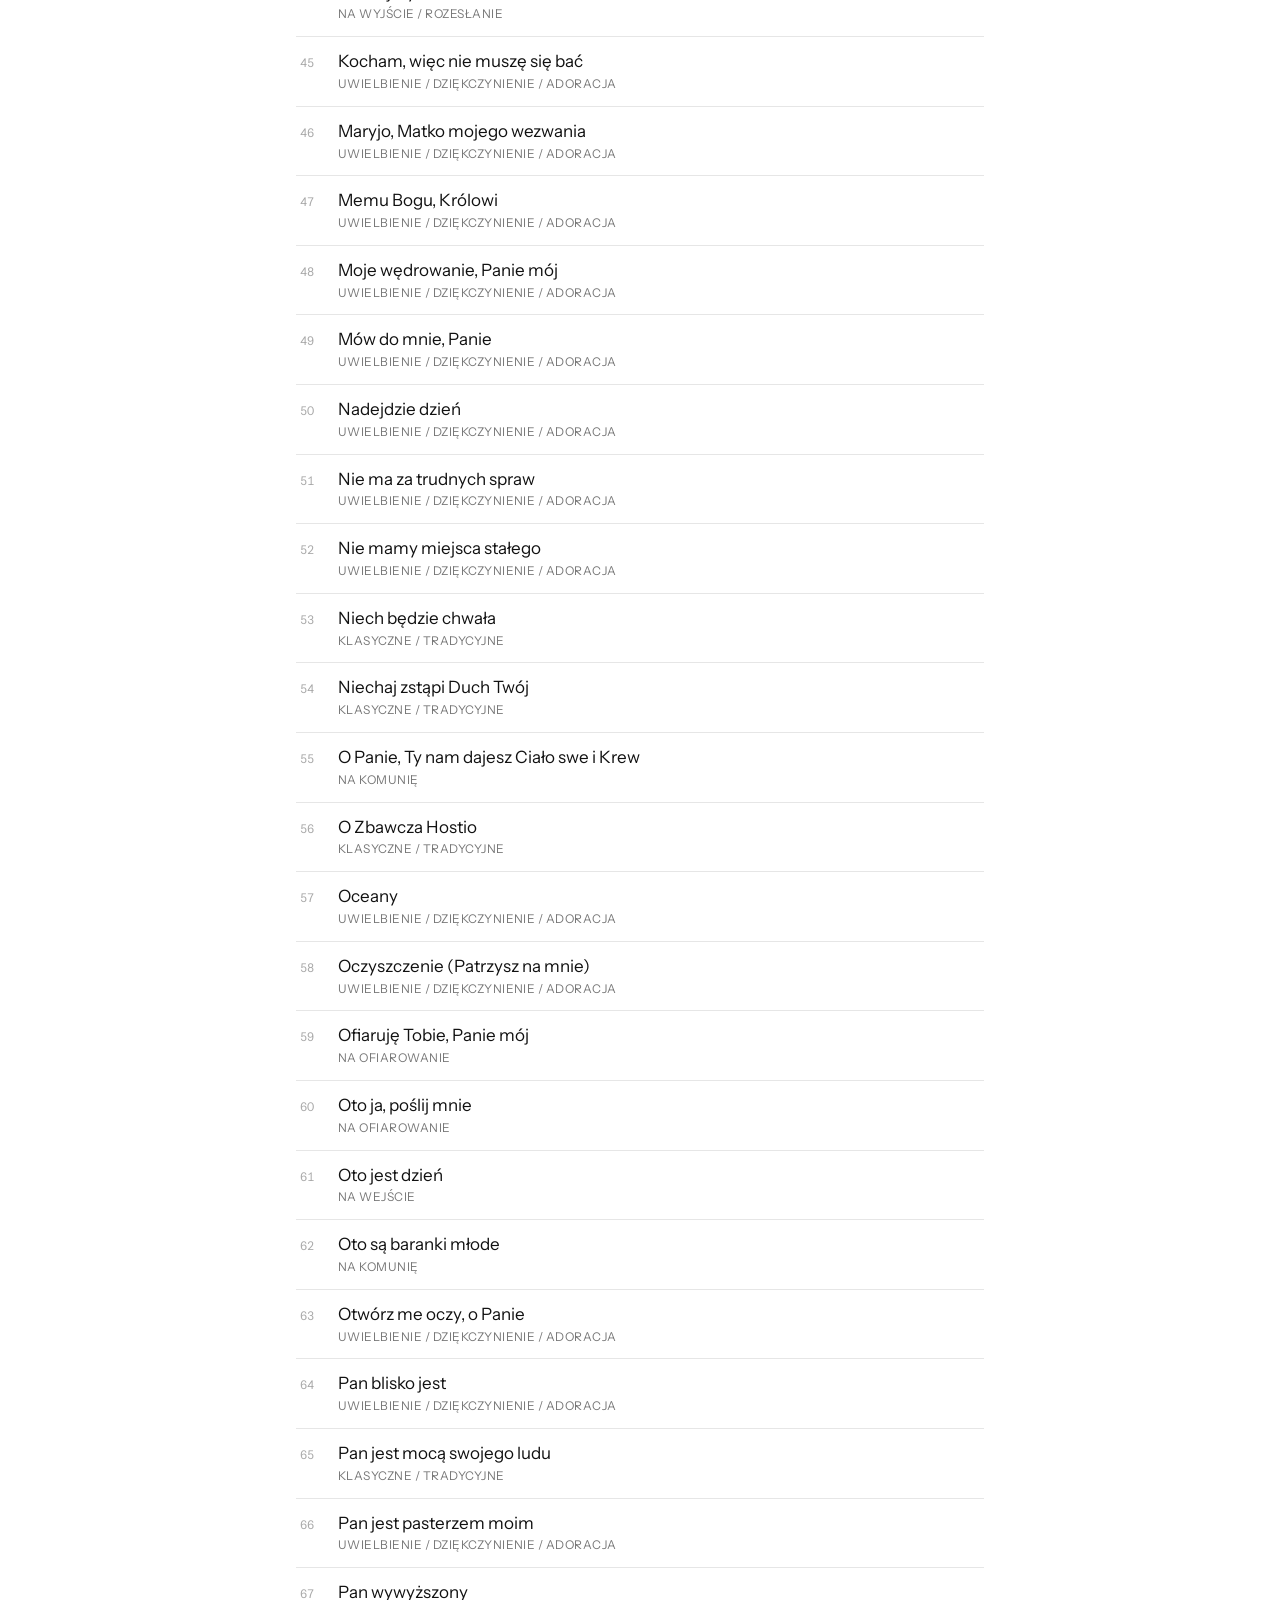
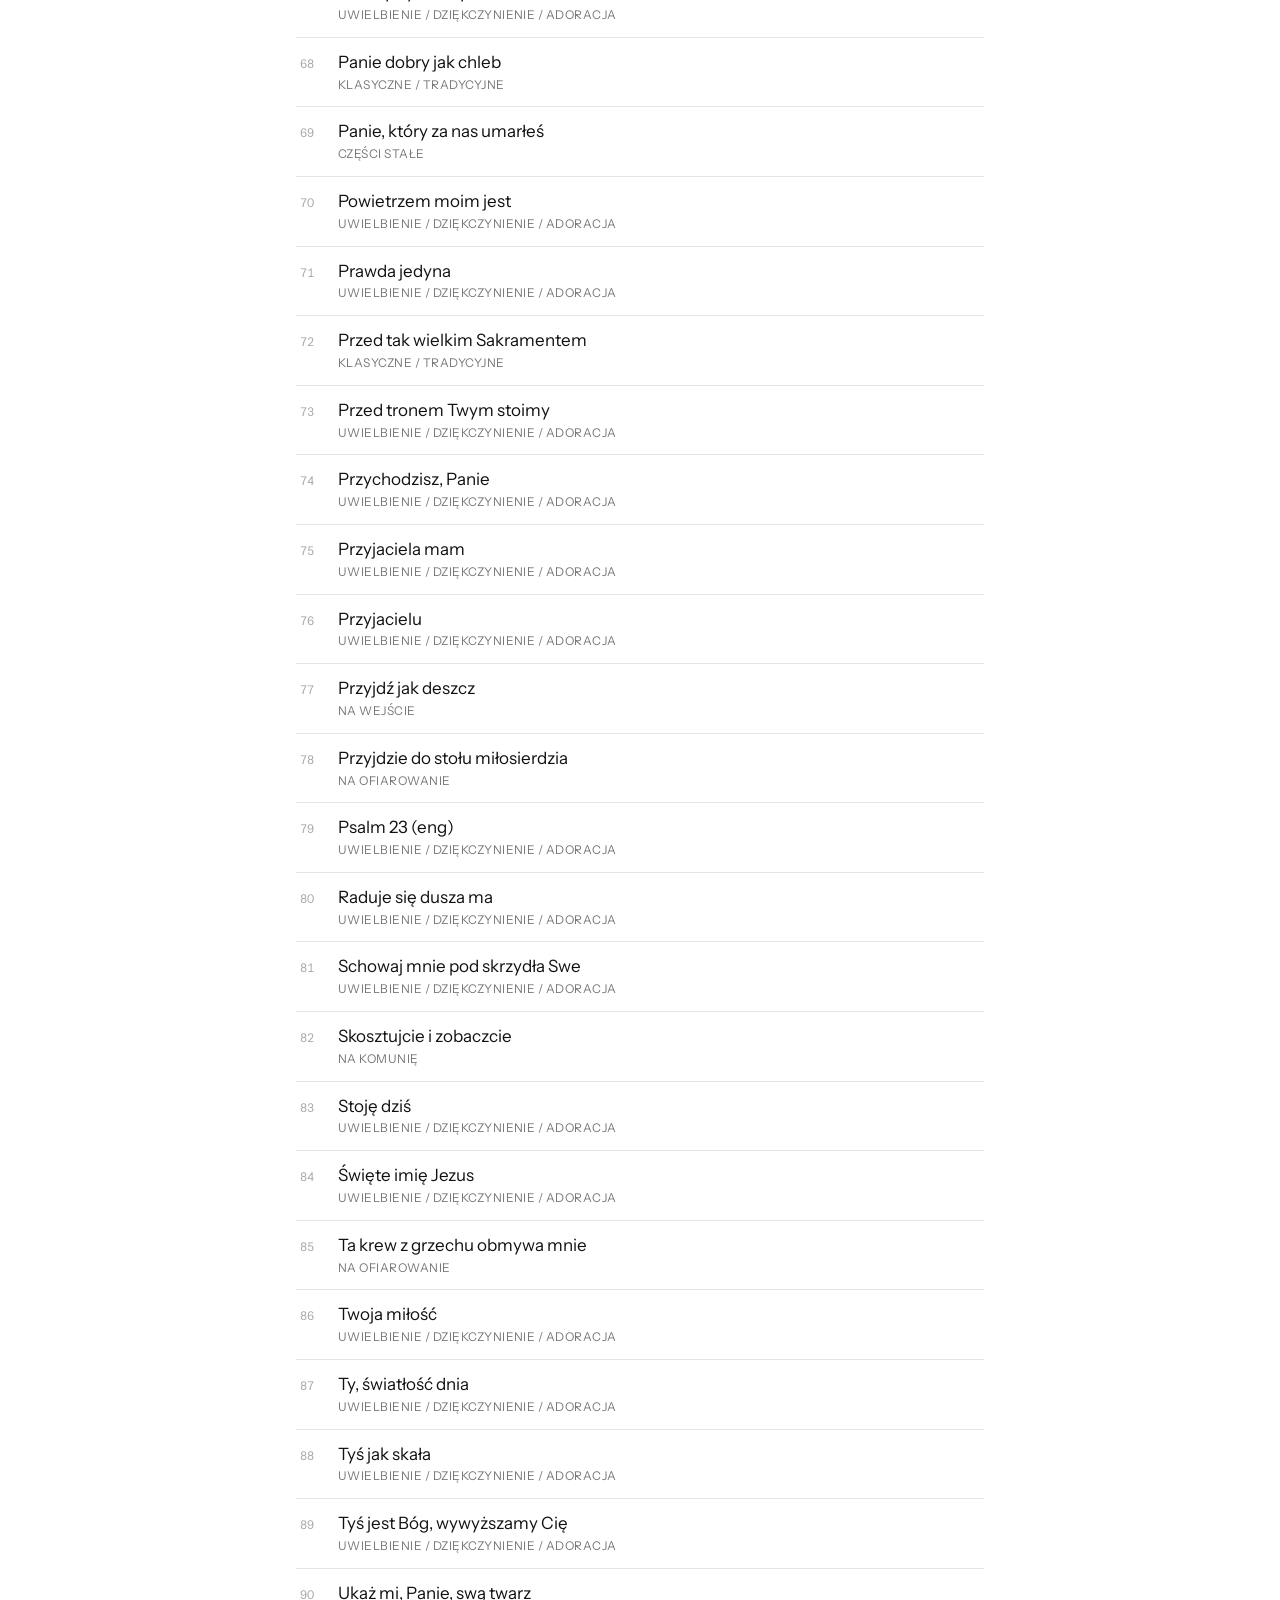
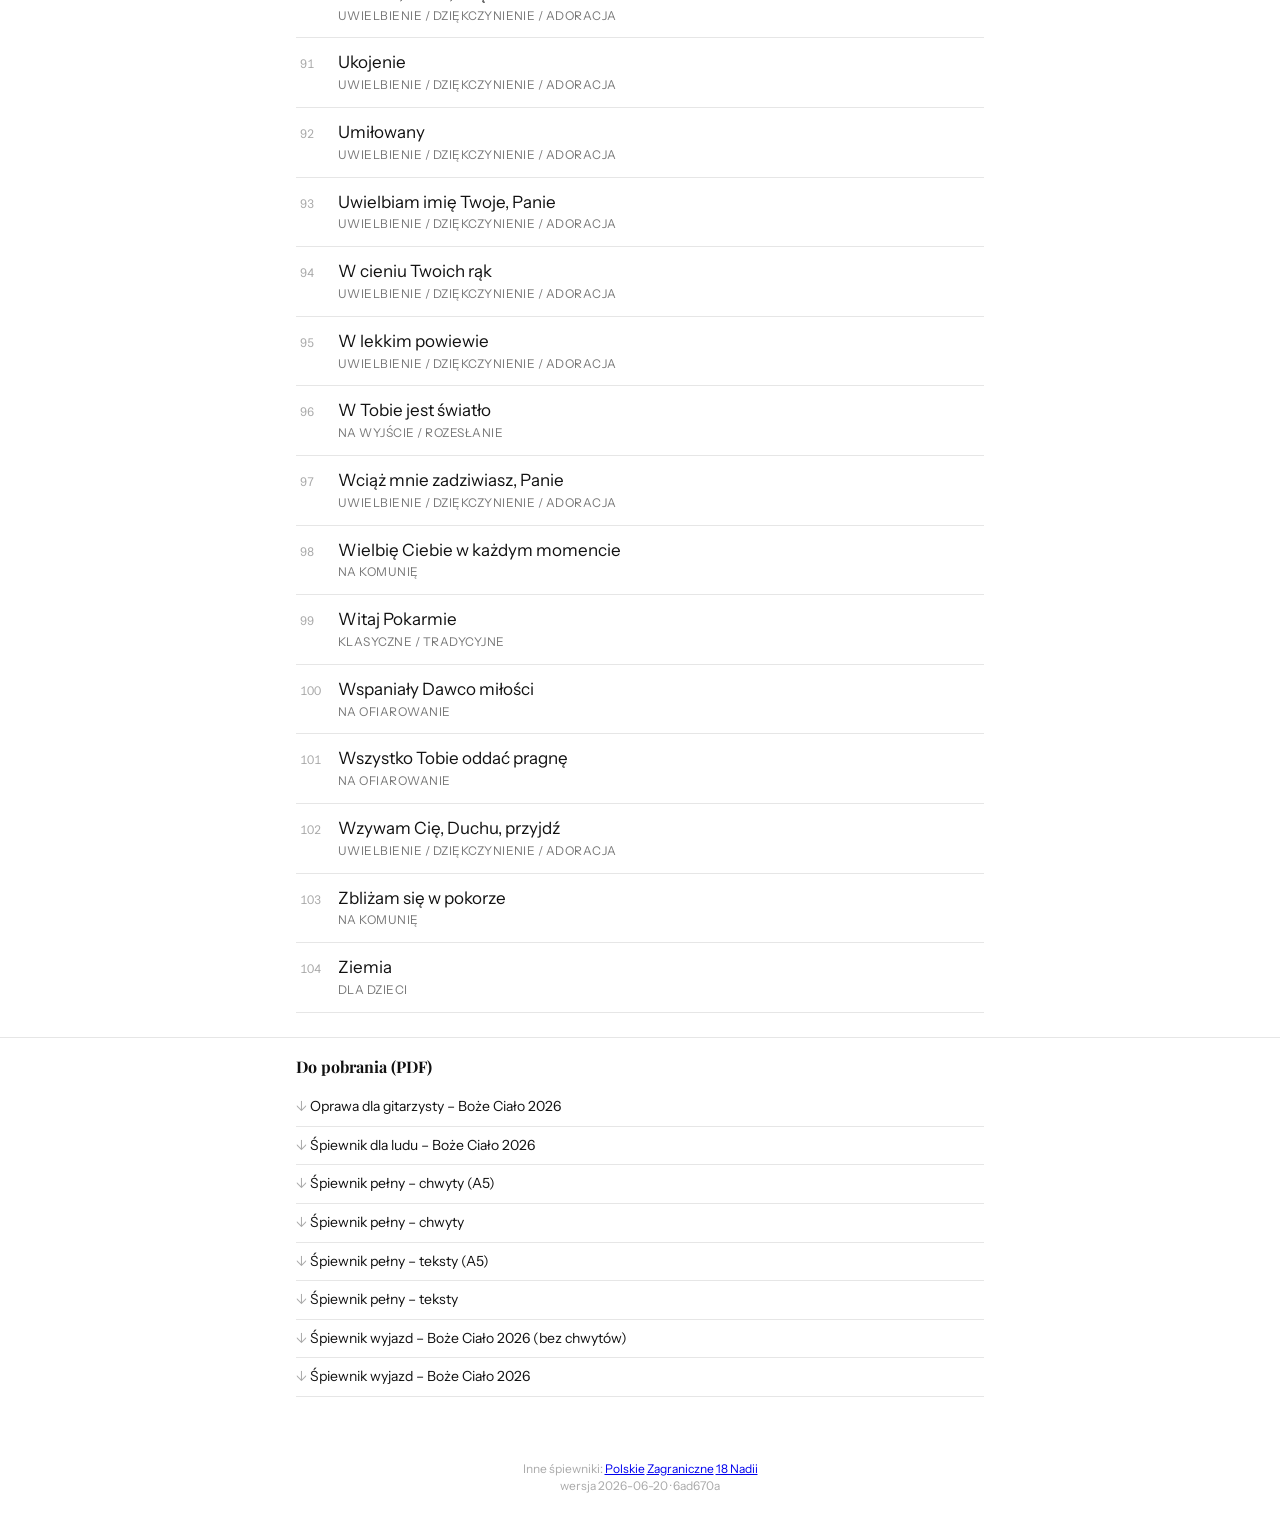
==== commit 3cb27a73: "refactor" ====
--- a/docs/index.html
+++ b/docs/index.html
@@ -17,7 +17,7 @@
 </div></header>
 <main class="wrap"><div id="list" class="list"></div></main>
 <section class="downloads"><div class="wrap"><h2>Do pobrania (PDF)</h2><a href="pdf/Oprawa dla gitarzysty – Boże Ciało 2026.pdf" download>Oprawa dla gitarzysty – Boże Ciało 2026</a><a href="pdf/Śpiewnik dla ludu – Boże Ciało 2026.pdf" download>Śpiewnik dla ludu – Boże Ciało 2026</a><a href="pdf/Śpiewnik pełny – chwyty (A5).pdf" download>Śpiewnik pełny – chwyty (A5)</a><a href="pdf/Śpiewnik pełny – chwyty.pdf" download>Śpiewnik pełny – chwyty</a><a href="pdf/Śpiewnik pełny – teksty (A5).pdf" download>Śpiewnik pełny – teksty (A5)</a><a href="pdf/Śpiewnik pełny – teksty.pdf" download>Śpiewnik pełny – teksty</a><a href="pdf/Śpiewnik wyjazd – Boże Ciało 2026 (bez chwytów).pdf" download>Śpiewnik wyjazd – Boże Ciało 2026 (bez chwytów)</a><a href="pdf/Śpiewnik wyjazd – Boże Ciało 2026.pdf" download>Śpiewnik wyjazd – Boże Ciało 2026</a></div></section>
-<footer class="sitever"><div class="wrap">wersja 2026-06-20 · db3d2cb</div></footer>
+<footer class="sitever"><div class="wrap"><nav class="booknav"><span>Inne śpiewniki:</span> <a href="polskie/">Polskie</a> <a href="zagraniczne/">Zagraniczne</a> <a href="18-nadii/">18 Nadii</a></nav><span class="ver">wersja 2026-06-20 · 6ad670a</span></div></footer>
 <div id="songview" class="songview" hidden>
   <div class="songbar">
     <button id="back" class="iconbtn" aria-label="Wróć do listy">‹ Lista</button>
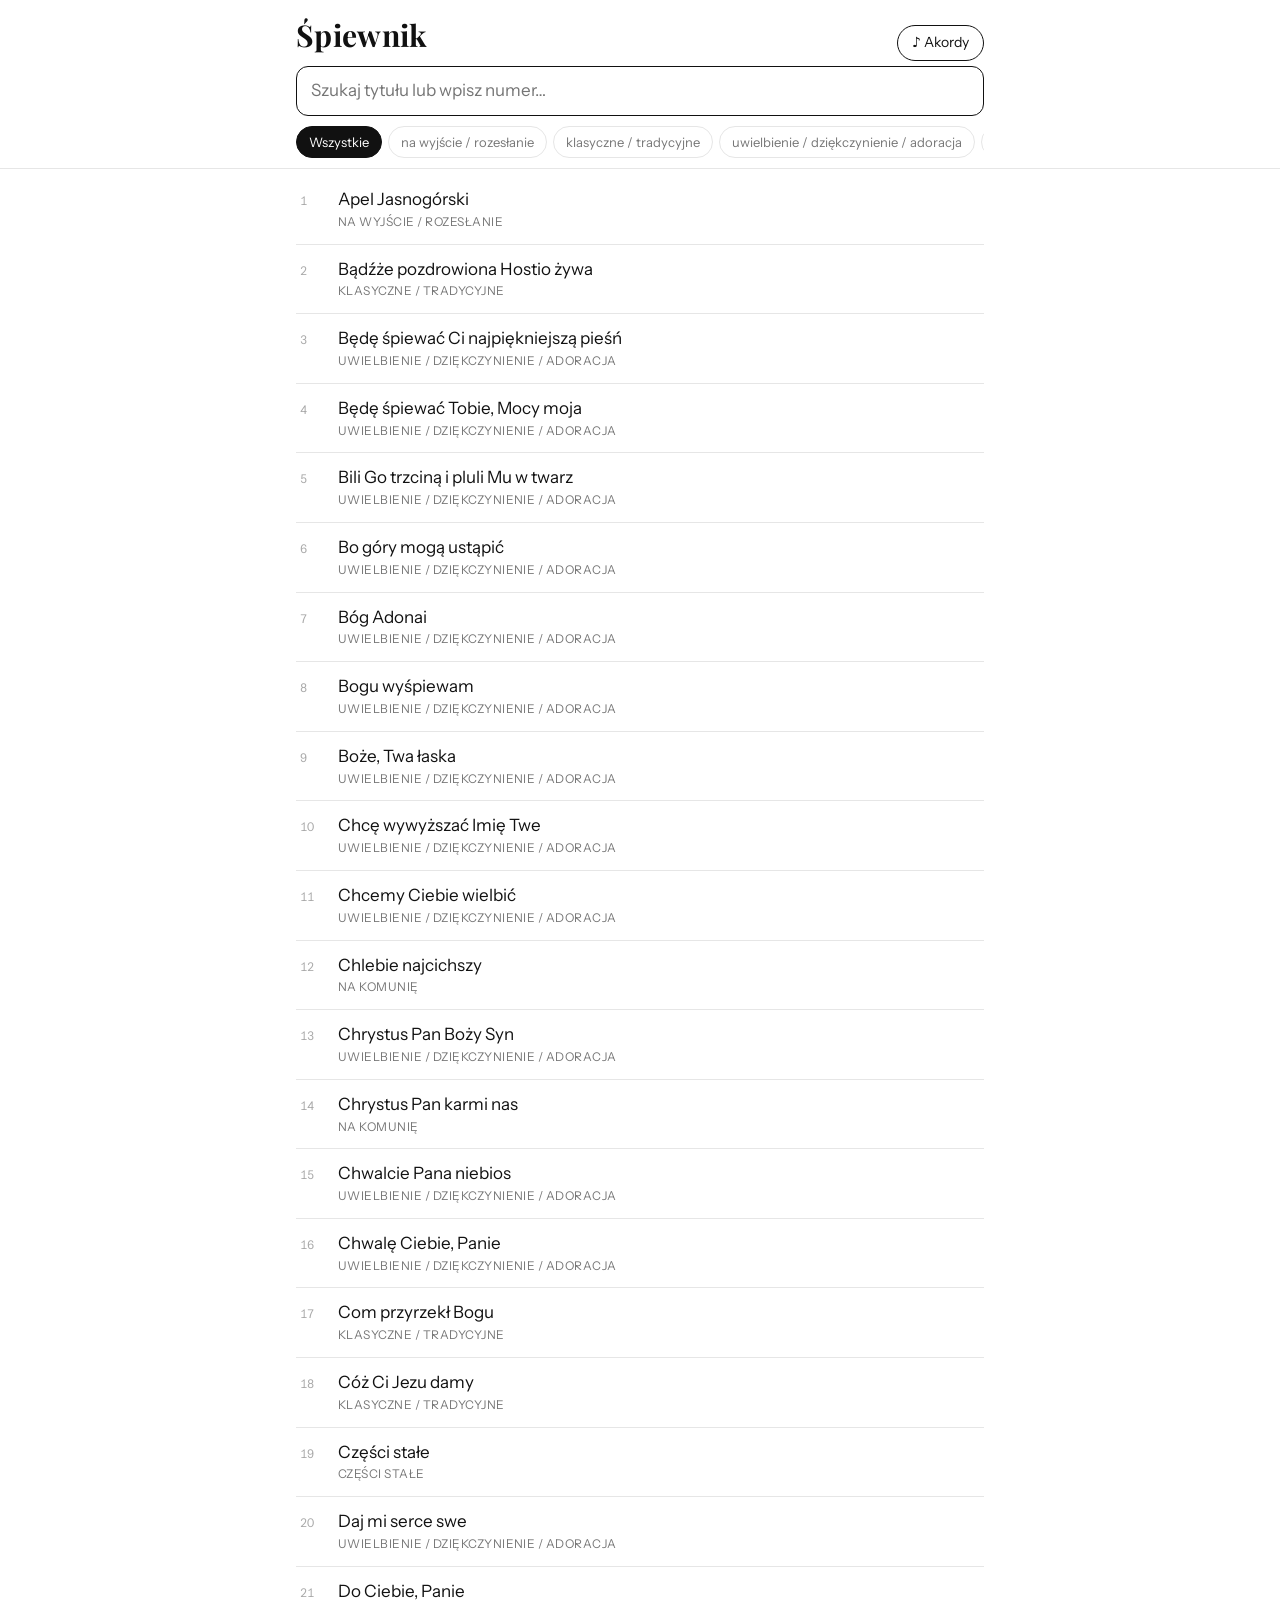
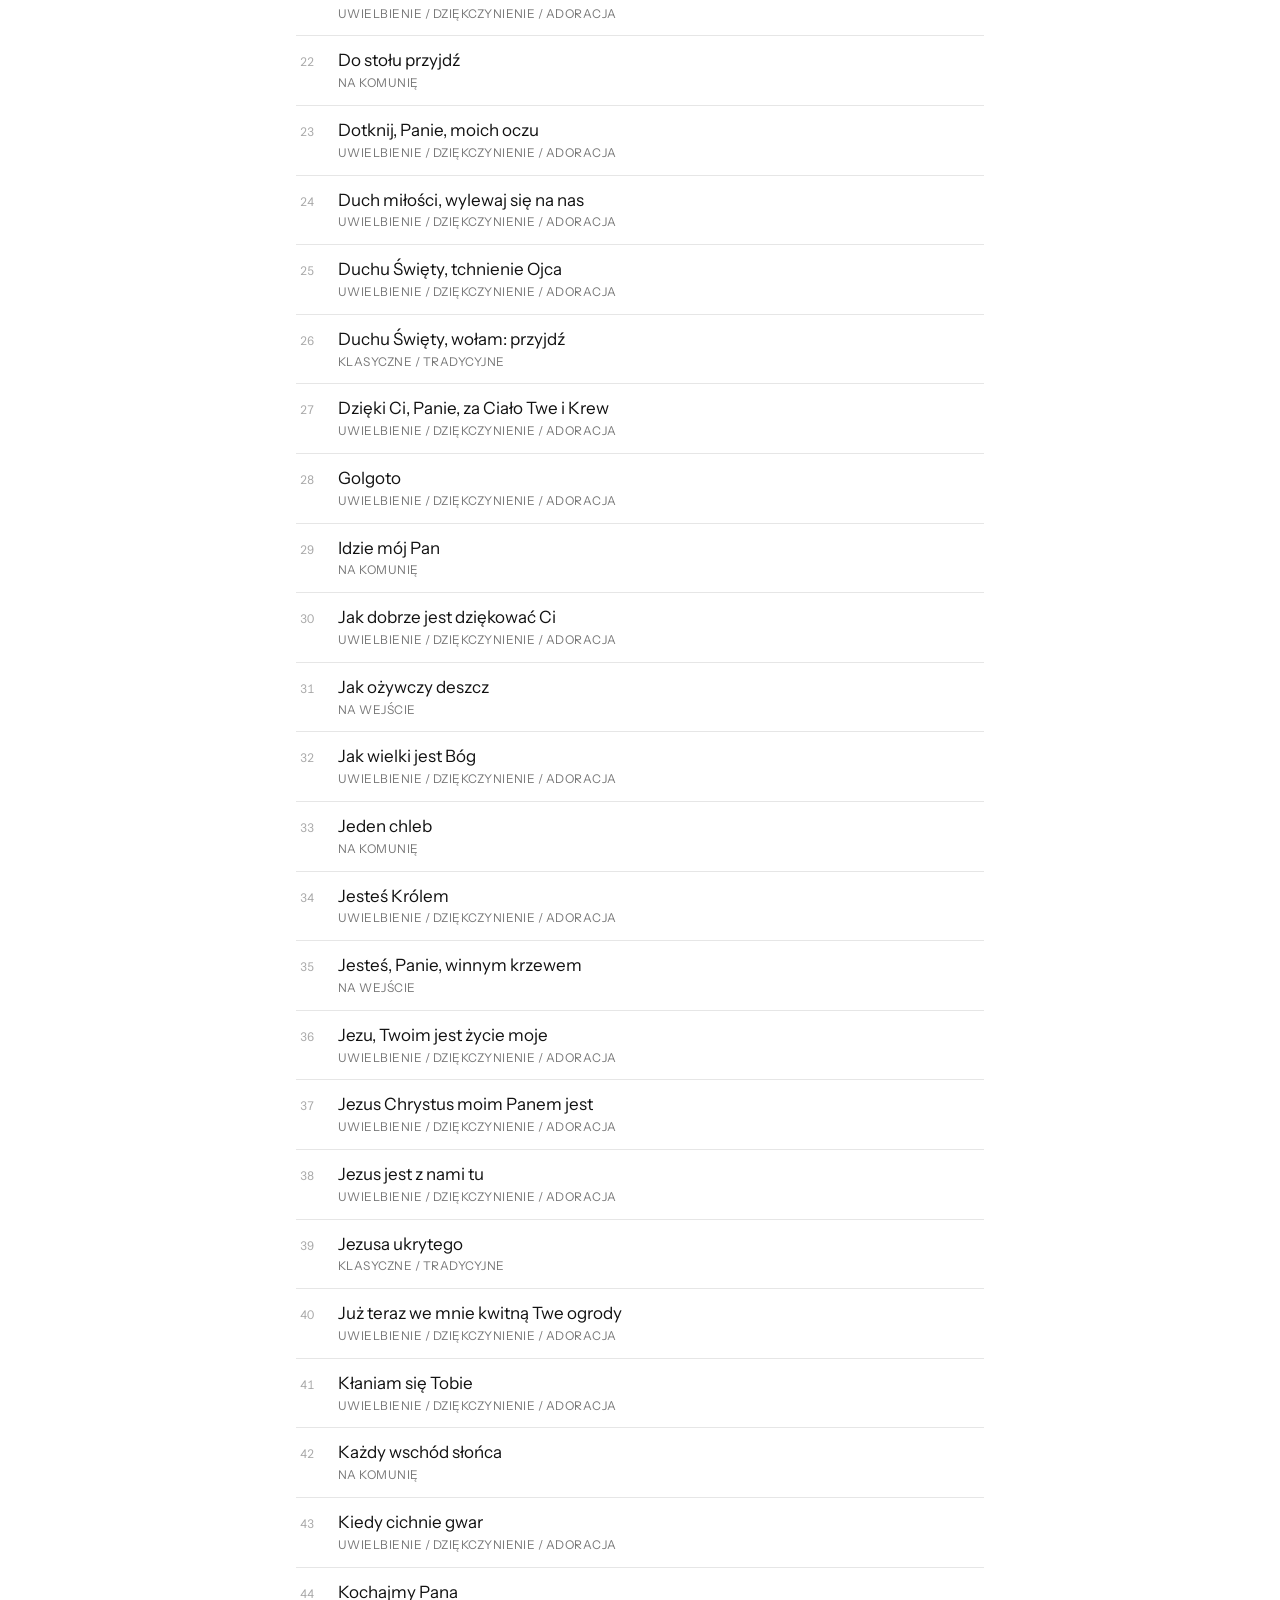
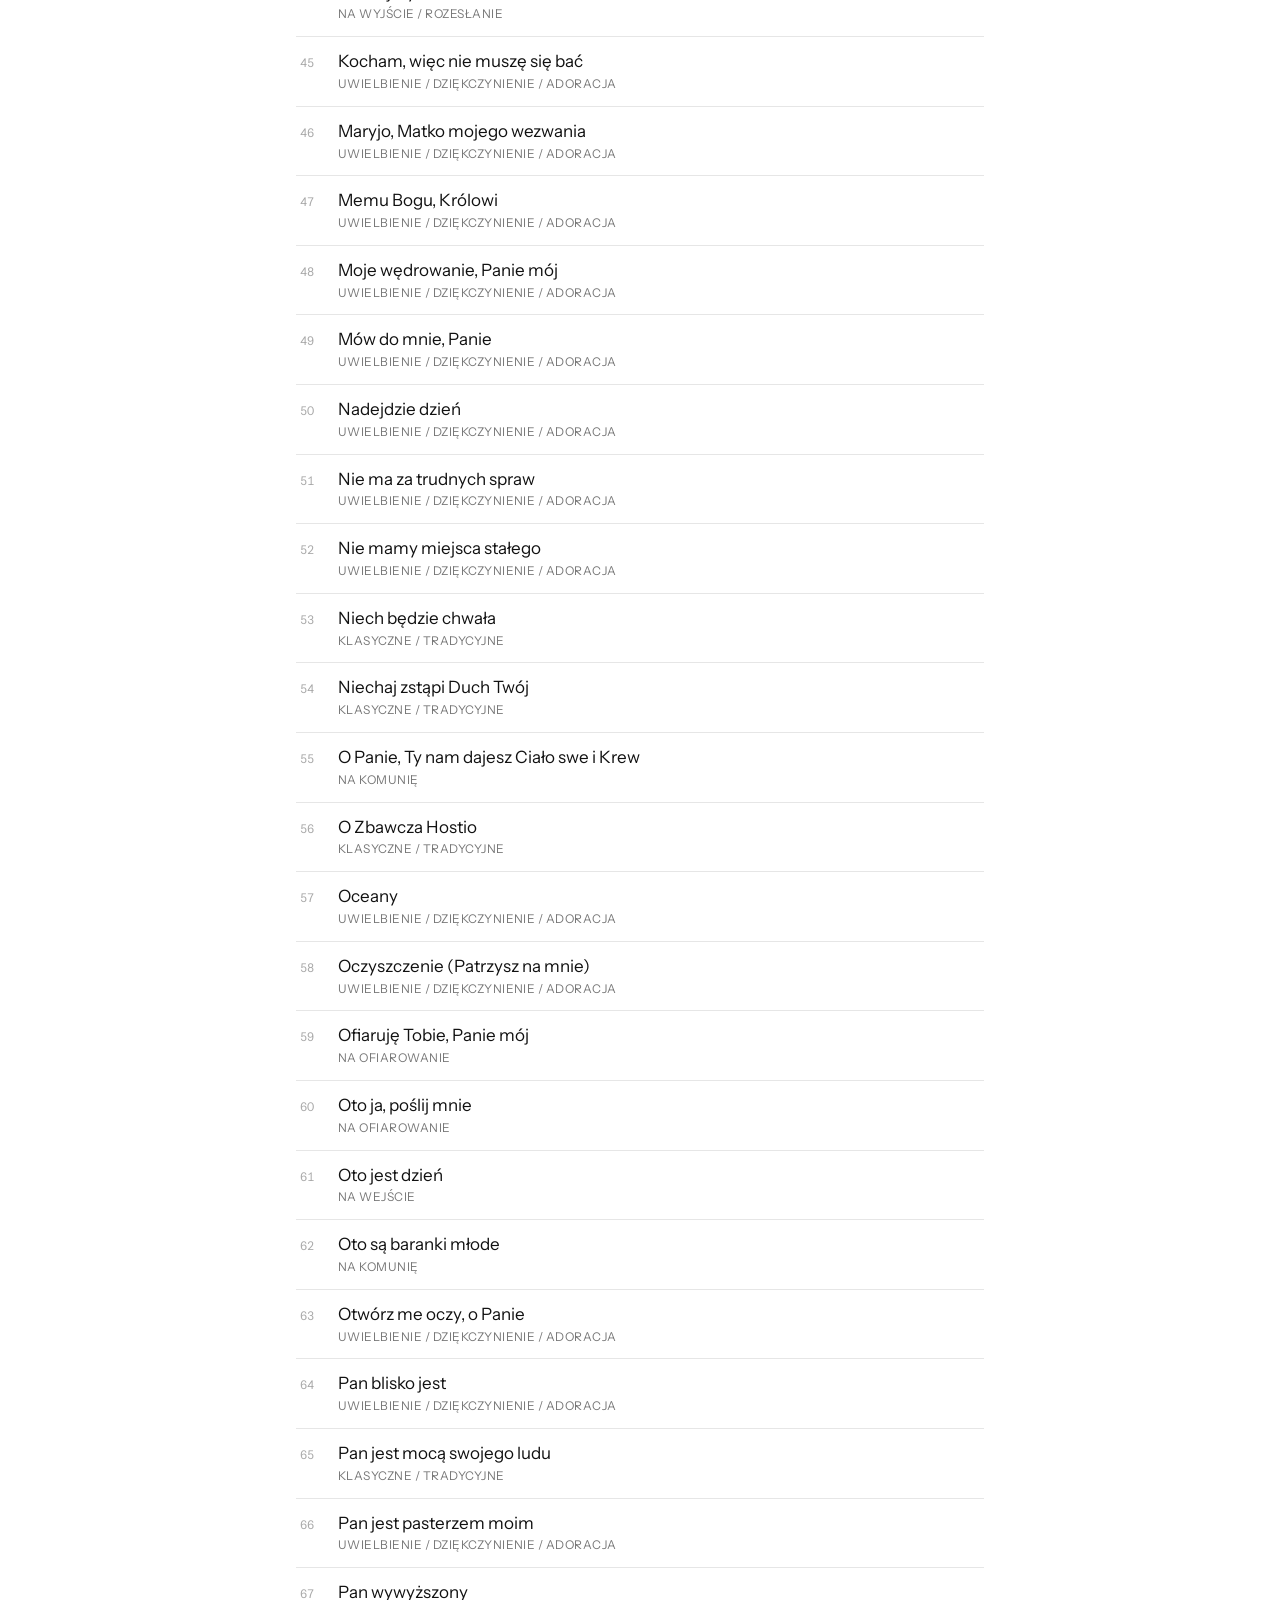
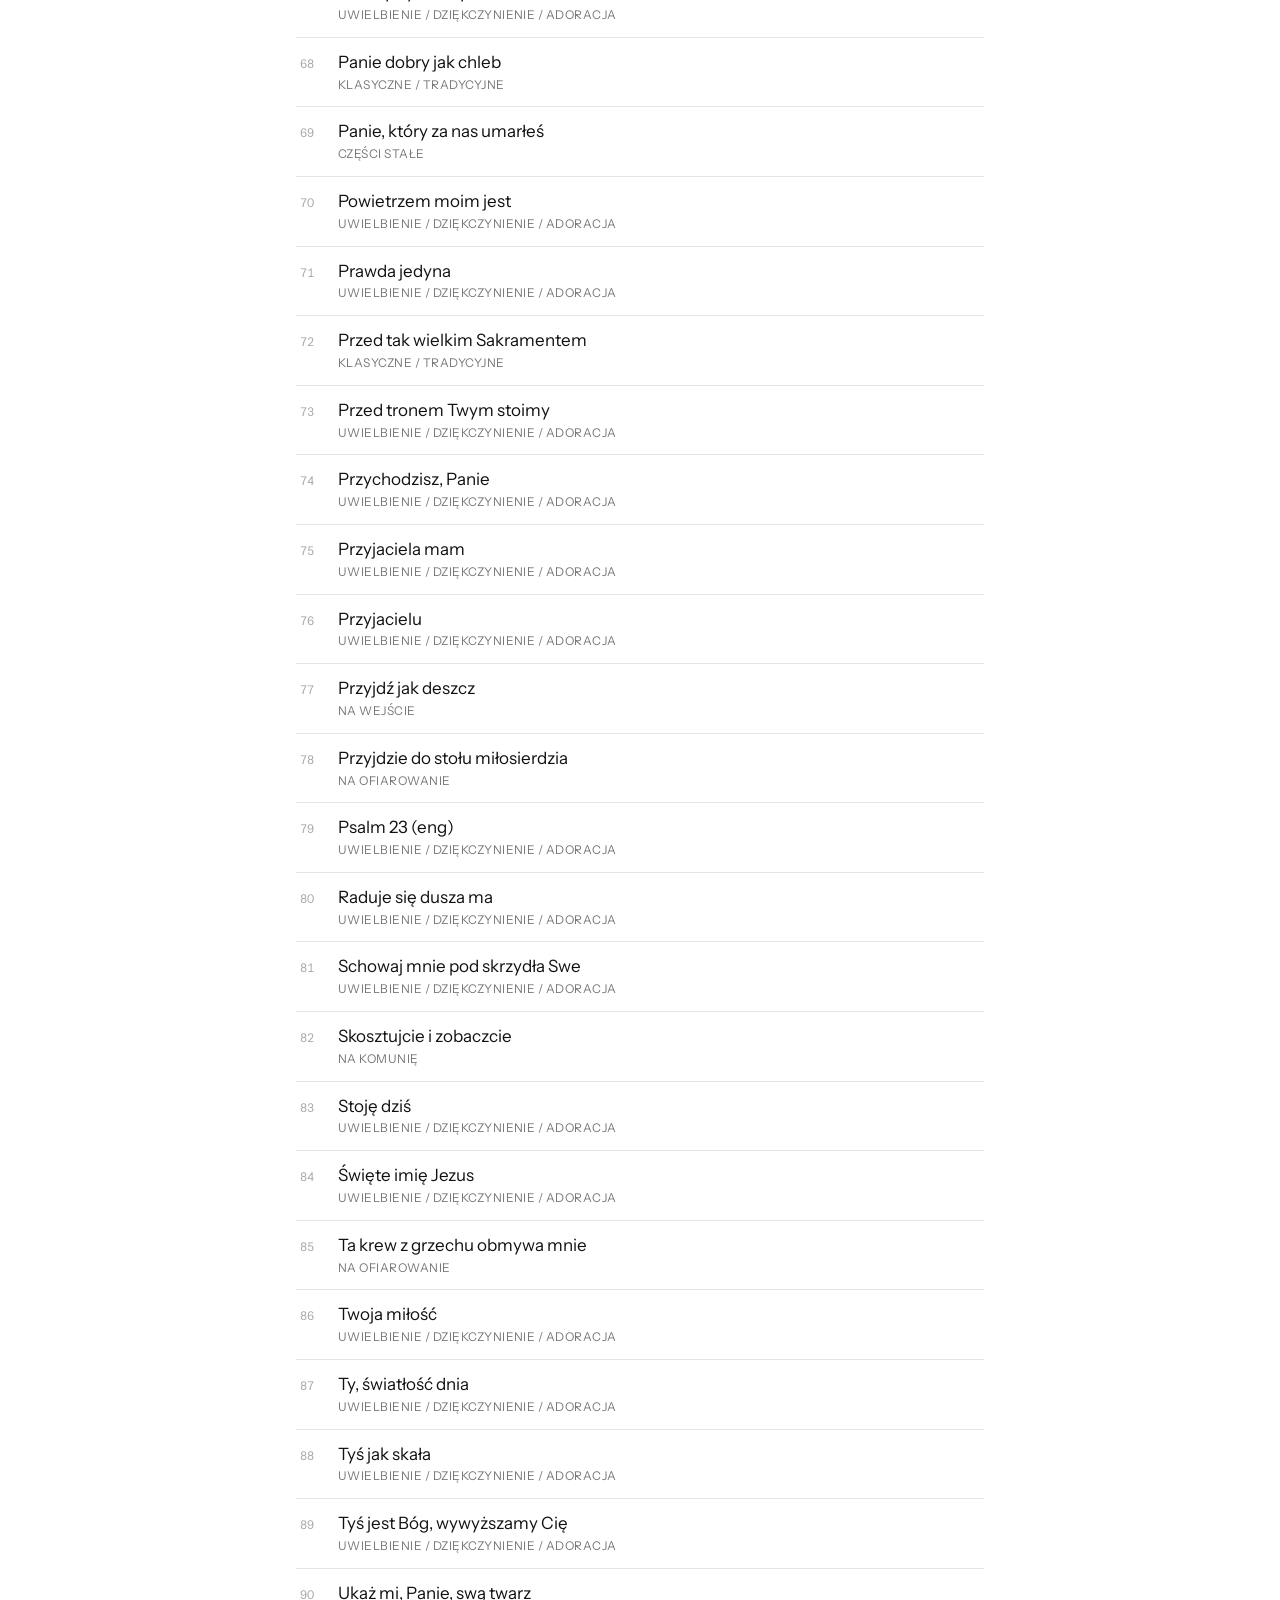
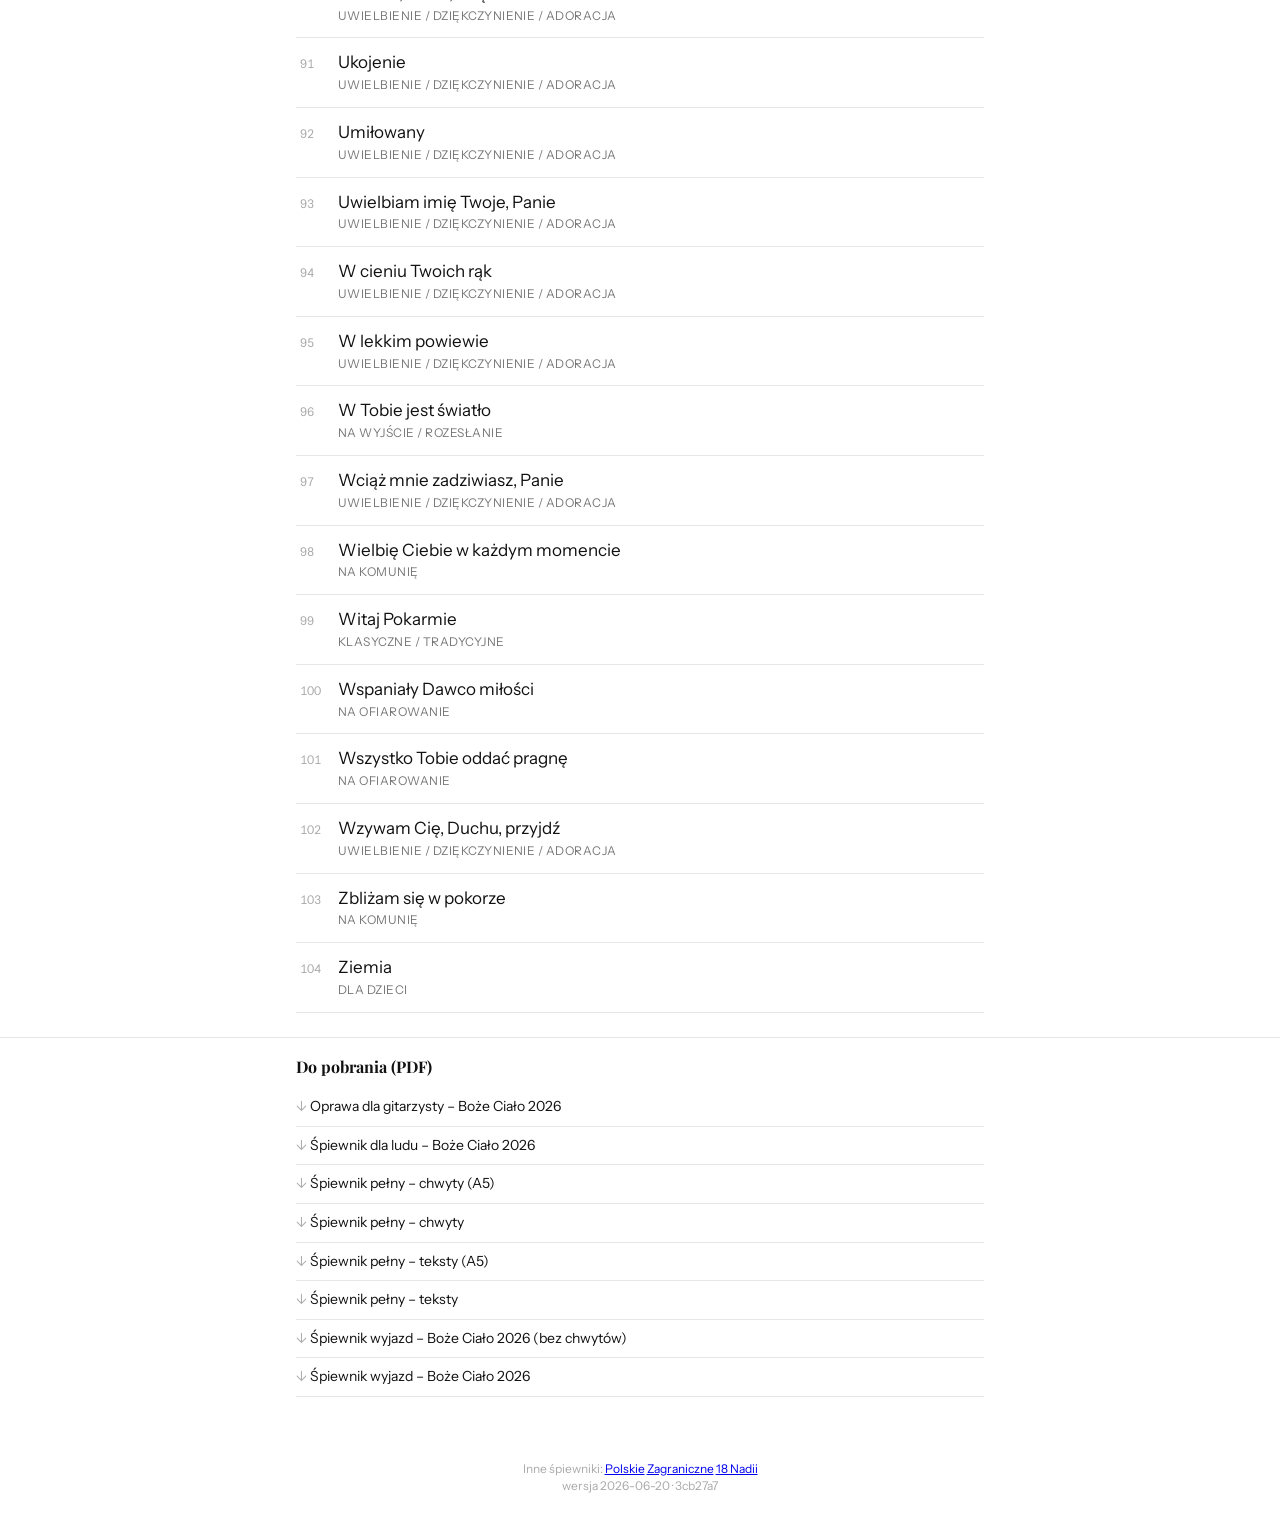
==== commit b96303ca: "Maja update" ====
--- a/docs/index.html
+++ b/docs/index.html
@@ -17,7 +17,7 @@
 </div></header>
 <main class="wrap"><div id="list" class="list"></div></main>
 <section class="downloads"><div class="wrap"><h2>Do pobrania (PDF)</h2><a href="pdf/Oprawa dla gitarzysty – Boże Ciało 2026.pdf" download>Oprawa dla gitarzysty – Boże Ciało 2026</a><a href="pdf/Śpiewnik dla ludu – Boże Ciało 2026.pdf" download>Śpiewnik dla ludu – Boże Ciało 2026</a><a href="pdf/Śpiewnik pełny – chwyty (A5).pdf" download>Śpiewnik pełny – chwyty (A5)</a><a href="pdf/Śpiewnik pełny – chwyty.pdf" download>Śpiewnik pełny – chwyty</a><a href="pdf/Śpiewnik pełny – teksty (A5).pdf" download>Śpiewnik pełny – teksty (A5)</a><a href="pdf/Śpiewnik pełny – teksty.pdf" download>Śpiewnik pełny – teksty</a><a href="pdf/Śpiewnik wyjazd – Boże Ciało 2026 (bez chwytów).pdf" download>Śpiewnik wyjazd – Boże Ciało 2026 (bez chwytów)</a><a href="pdf/Śpiewnik wyjazd – Boże Ciało 2026.pdf" download>Śpiewnik wyjazd – Boże Ciało 2026</a></div></section>
-<footer class="sitever"><div class="wrap"><nav class="booknav"><span>Inne śpiewniki:</span> <a href="polskie/">Polskie</a> <a href="zagraniczne/">Zagraniczne</a> <a href="18-nadii/">18 Nadii</a></nav><span class="ver">wersja 2026-06-20 · 6ad670a</span></div></footer>
+<footer class="sitever"><div class="wrap"><nav class="booknav"><span>Inne śpiewniki:</span> <a href="polskie/">Polskie</a> <a href="zagraniczne/">Zagraniczne</a> <a href="18-nadii/">18 Nadii</a></nav><span class="ver">wersja 2026-06-20 · 3cb27a7</span></div></footer>
 <div id="songview" class="songview" hidden>
   <div class="songbar">
     <button id="back" class="iconbtn" aria-label="Wróć do listy">‹ Lista</button>
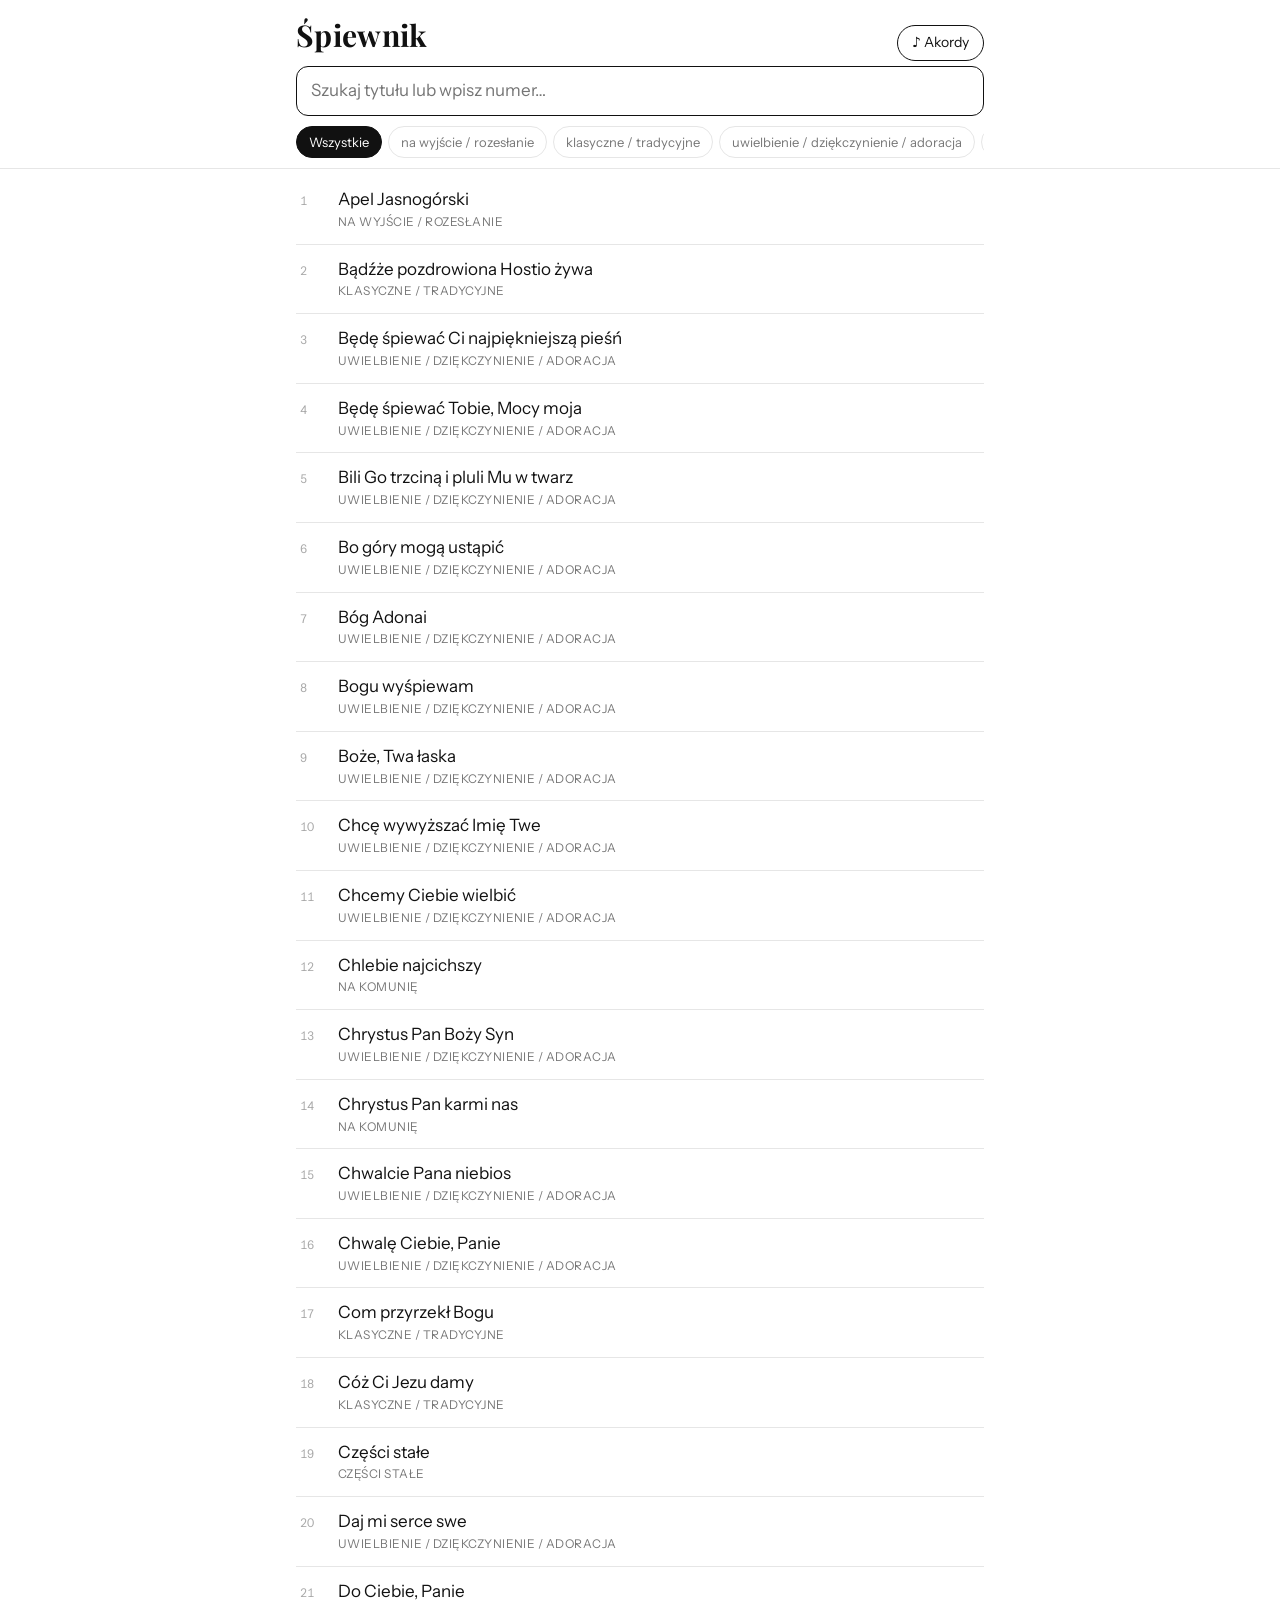
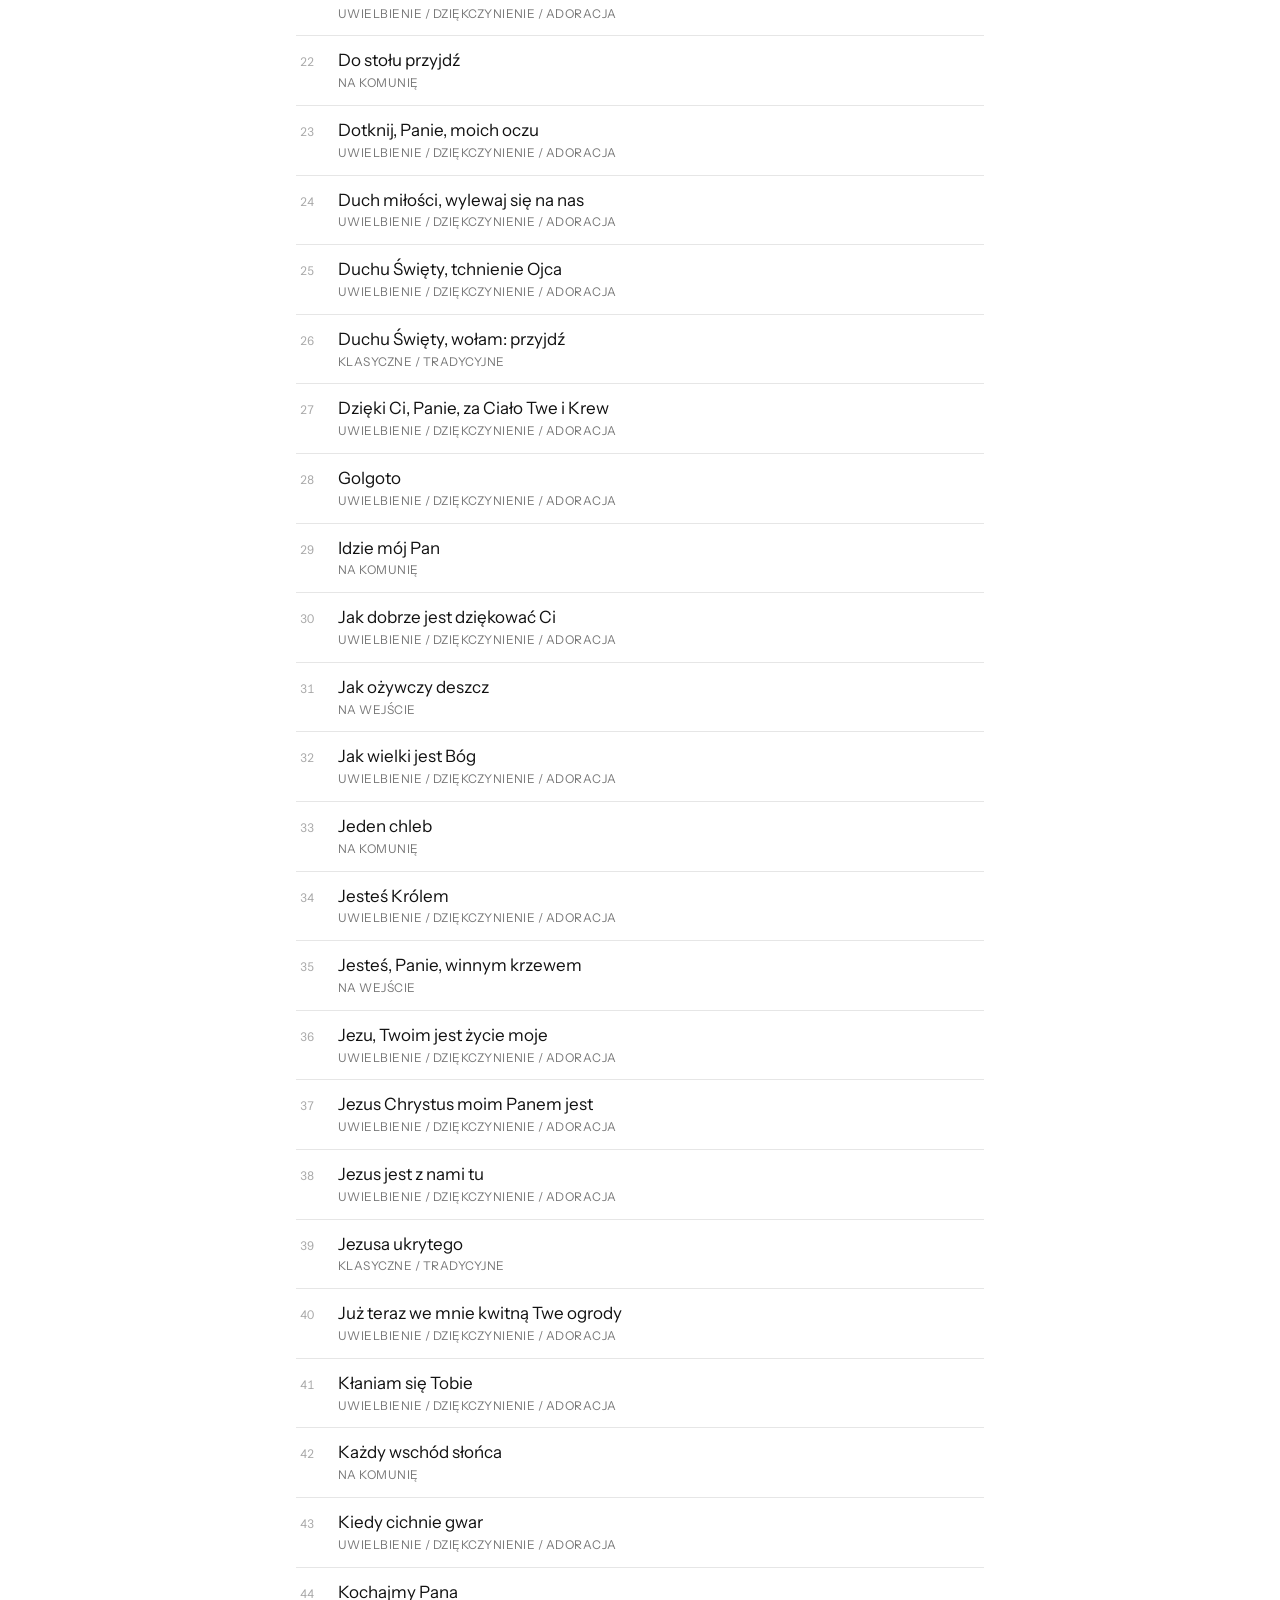
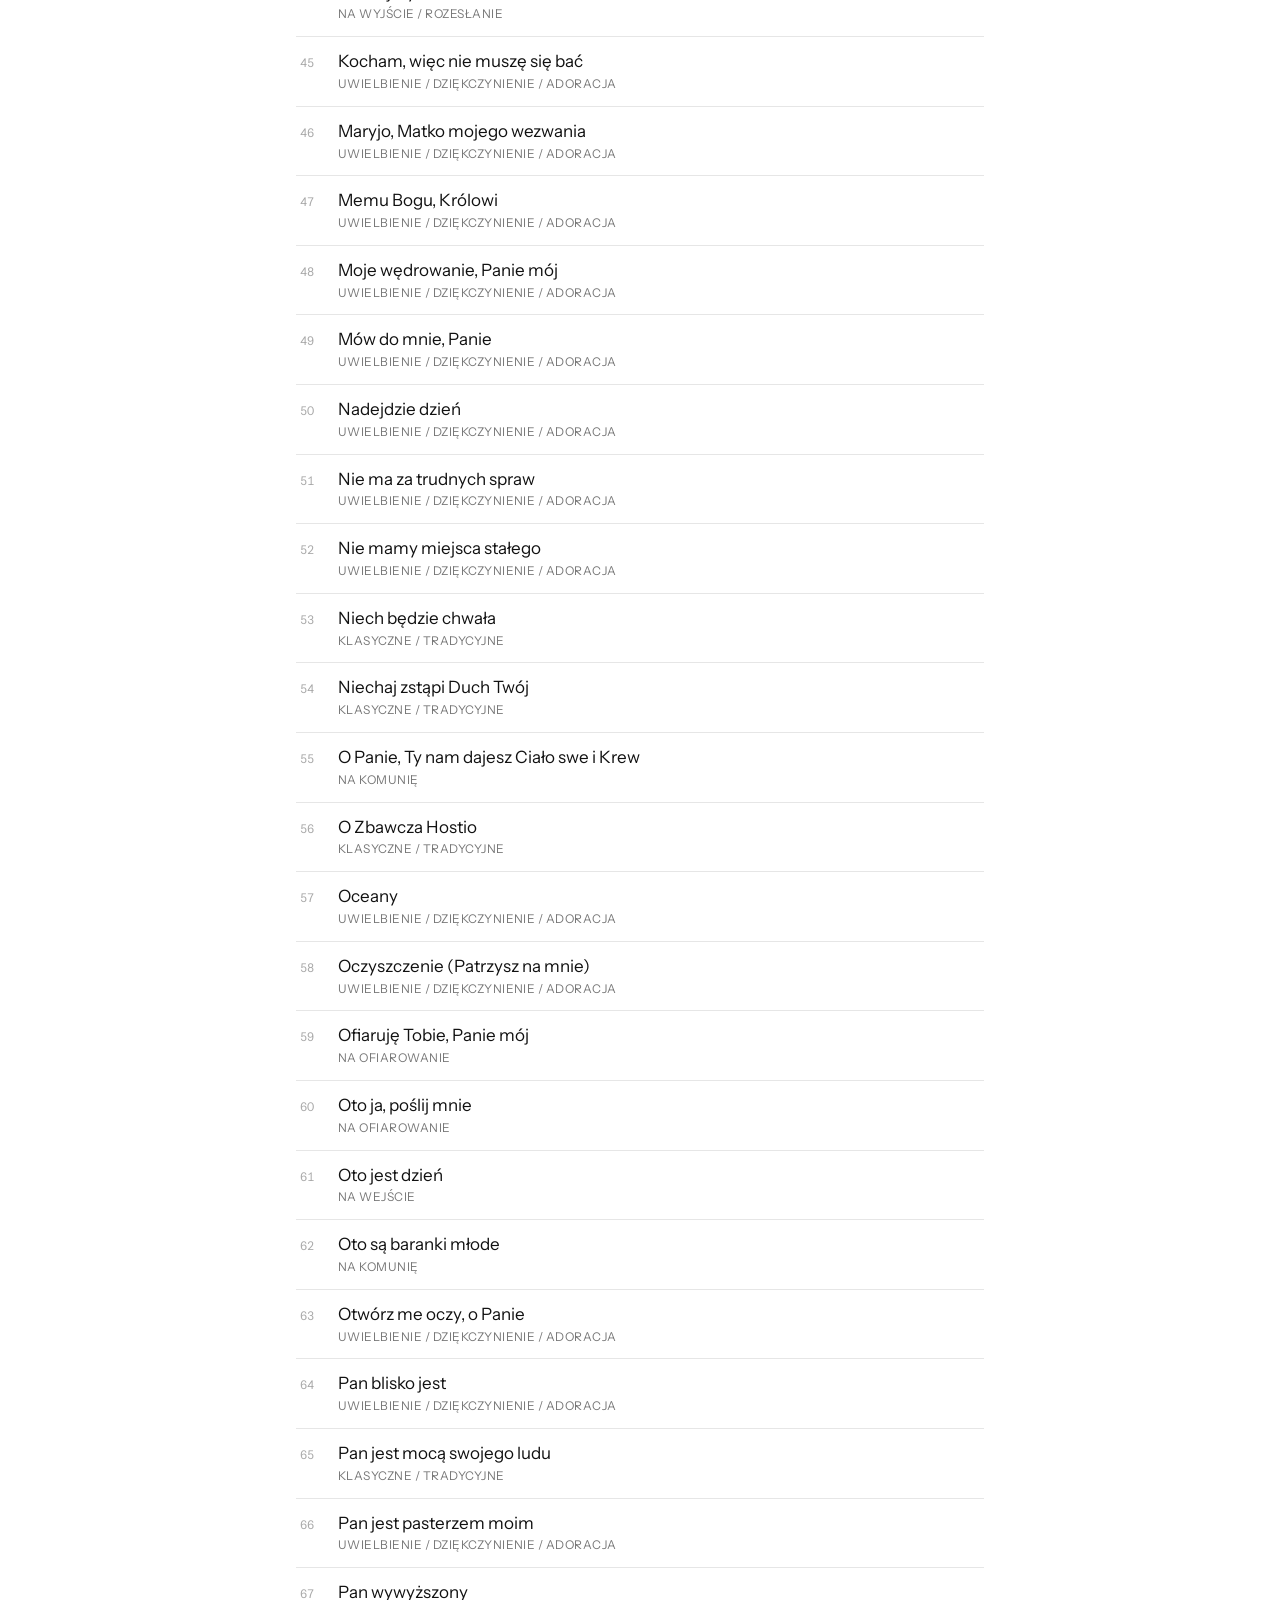
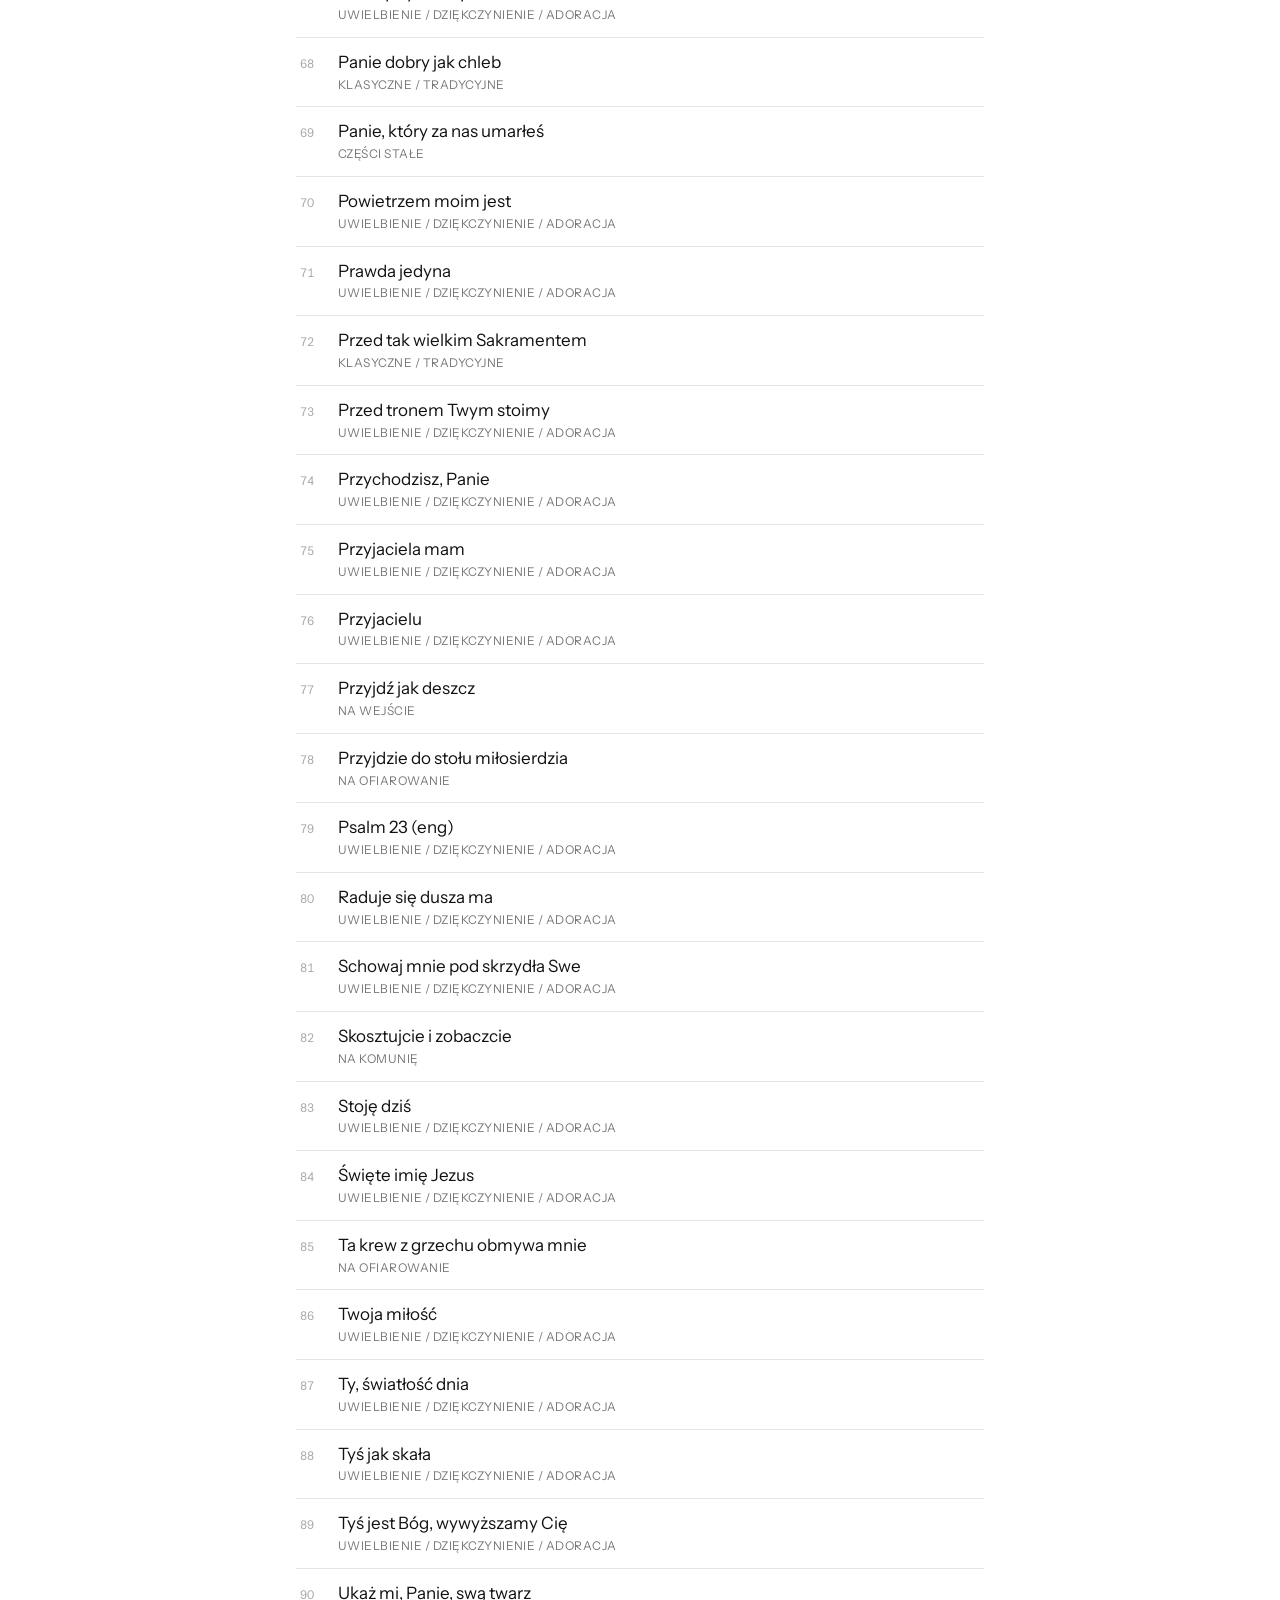
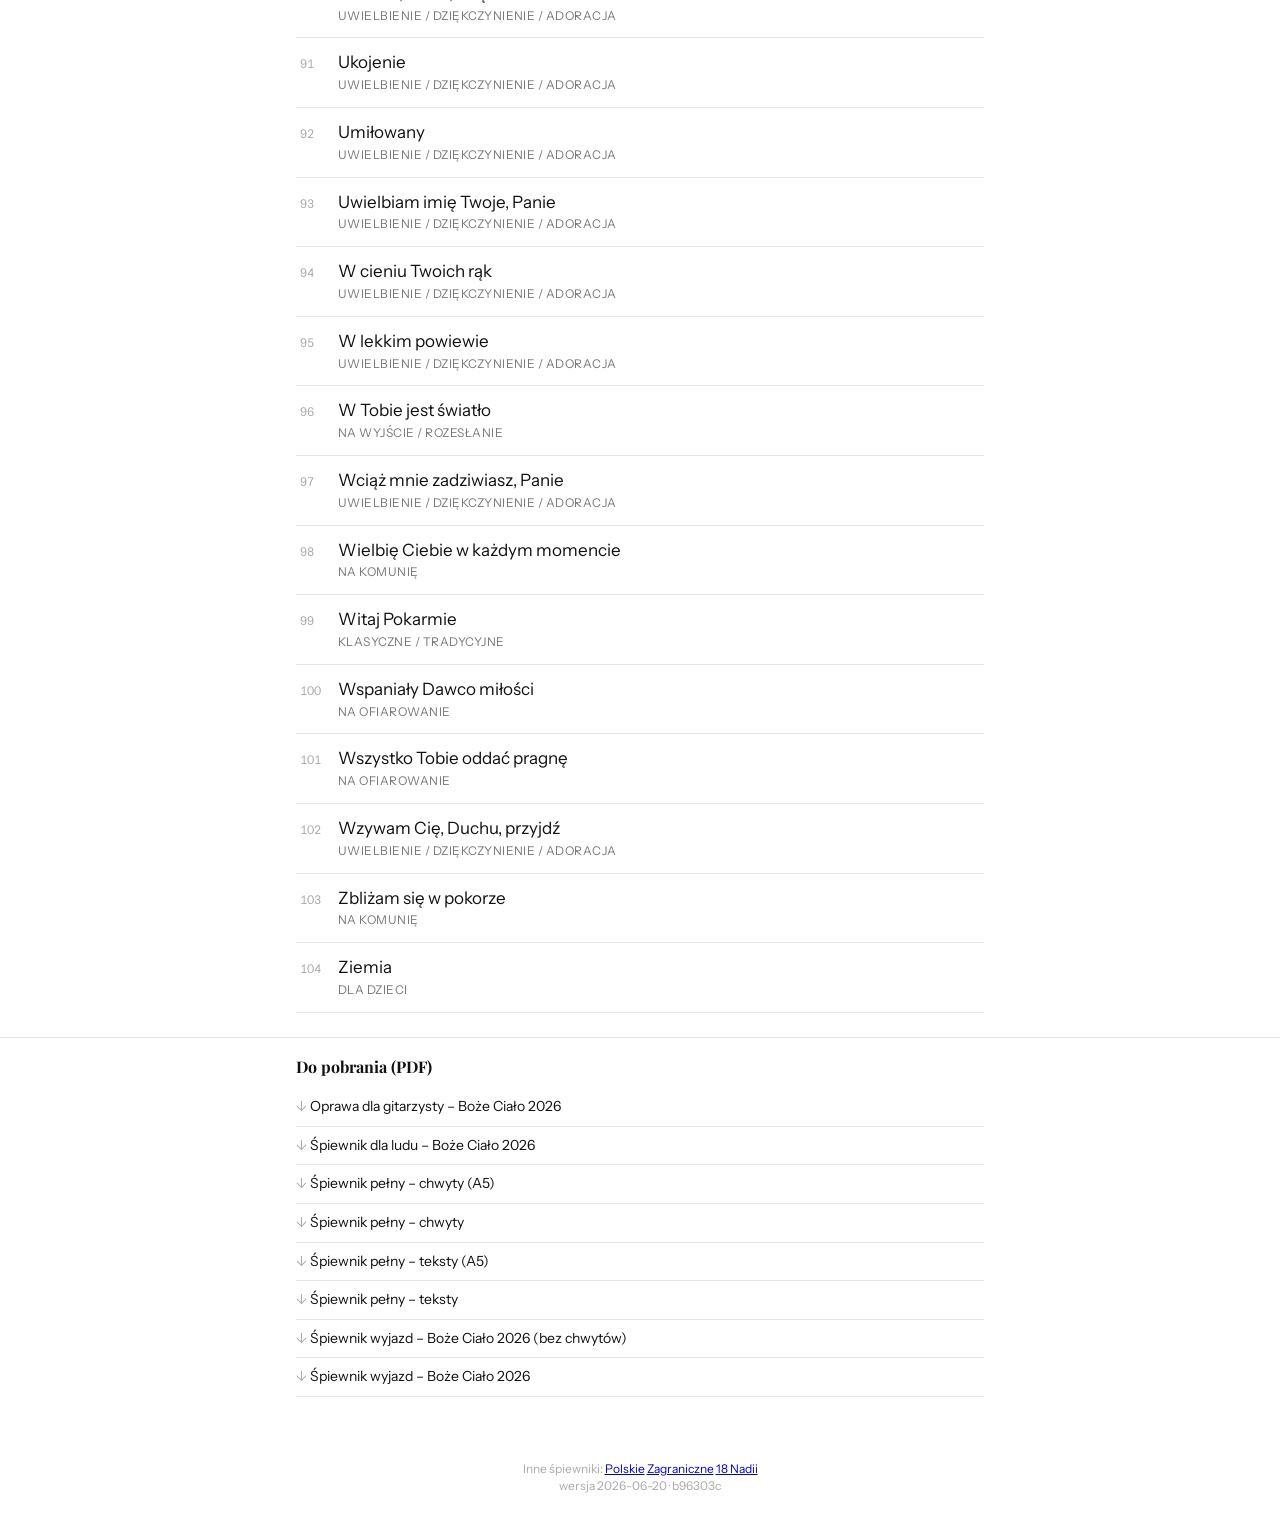
==== commit 5e48ce23: "Tuning" ====
--- a/docs/index.html
+++ b/docs/index.html
@@ -17,7 +17,7 @@
 </div></header>
 <main class="wrap"><div id="list" class="list"></div></main>
 <section class="downloads"><div class="wrap"><h2>Do pobrania (PDF)</h2><a href="pdf/Oprawa dla gitarzysty – Boże Ciało 2026.pdf" download>Oprawa dla gitarzysty – Boże Ciało 2026</a><a href="pdf/Śpiewnik dla ludu – Boże Ciało 2026.pdf" download>Śpiewnik dla ludu – Boże Ciało 2026</a><a href="pdf/Śpiewnik pełny – chwyty (A5).pdf" download>Śpiewnik pełny – chwyty (A5)</a><a href="pdf/Śpiewnik pełny – chwyty.pdf" download>Śpiewnik pełny – chwyty</a><a href="pdf/Śpiewnik pełny – teksty (A5).pdf" download>Śpiewnik pełny – teksty (A5)</a><a href="pdf/Śpiewnik pełny – teksty.pdf" download>Śpiewnik pełny – teksty</a><a href="pdf/Śpiewnik wyjazd – Boże Ciało 2026 (bez chwytów).pdf" download>Śpiewnik wyjazd – Boże Ciało 2026 (bez chwytów)</a><a href="pdf/Śpiewnik wyjazd – Boże Ciało 2026.pdf" download>Śpiewnik wyjazd – Boże Ciało 2026</a></div></section>
-<footer class="sitever"><div class="wrap"><nav class="booknav"><span>Inne śpiewniki:</span> <a href="polskie/">Polskie</a> <a href="zagraniczne/">Zagraniczne</a> <a href="18-nadii/">18 Nadii</a></nav><span class="ver">wersja 2026-06-20 · 3cb27a7</span></div></footer>
+<footer class="sitever"><div class="wrap"><nav class="booknav"><span>Inne śpiewniki:</span> <a href="polskie/">Polskie</a> <a href="zagraniczne/">Zagraniczne</a> <a href="18-nadii/">18 Nadii</a></nav><span class="ver">wersja 2026-06-20 · b96303c</span></div></footer>
 <div id="songview" class="songview" hidden>
   <div class="songbar">
     <button id="back" class="iconbtn" aria-label="Wróć do listy">‹ Lista</button>
